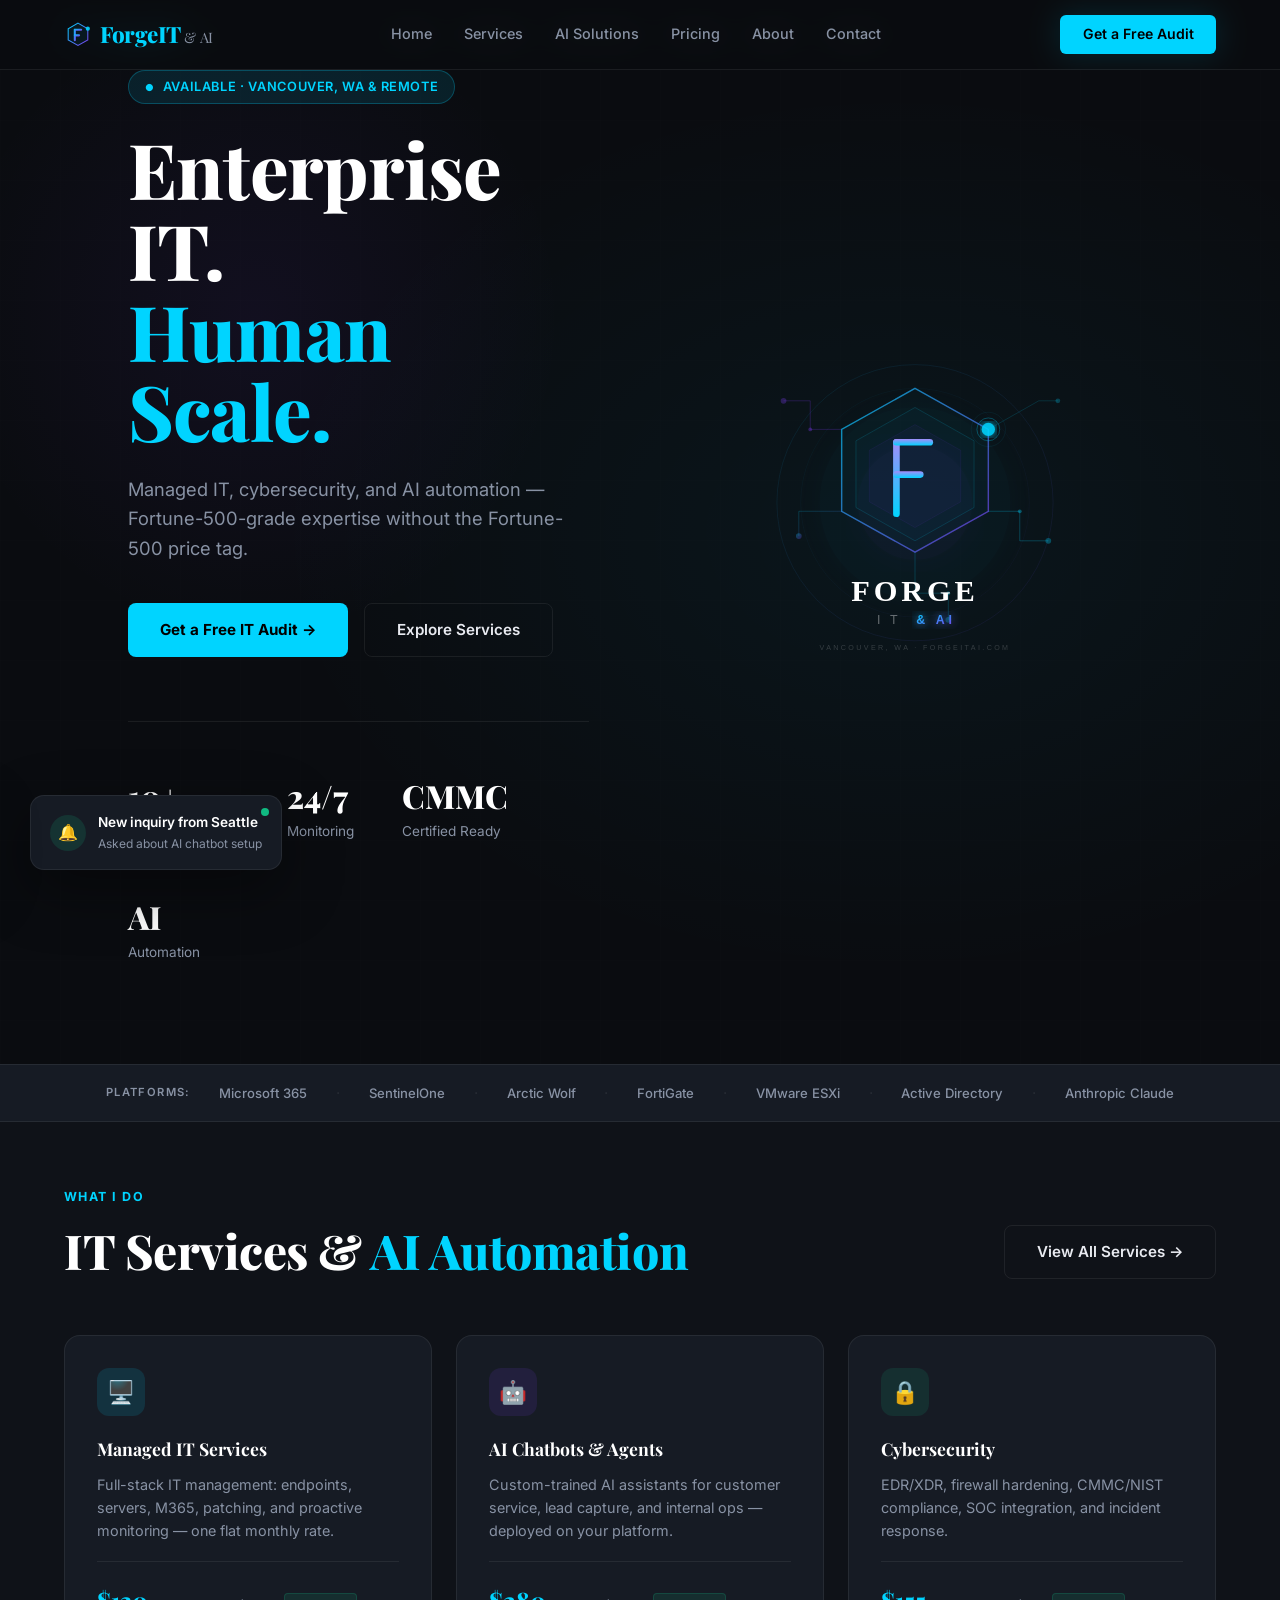
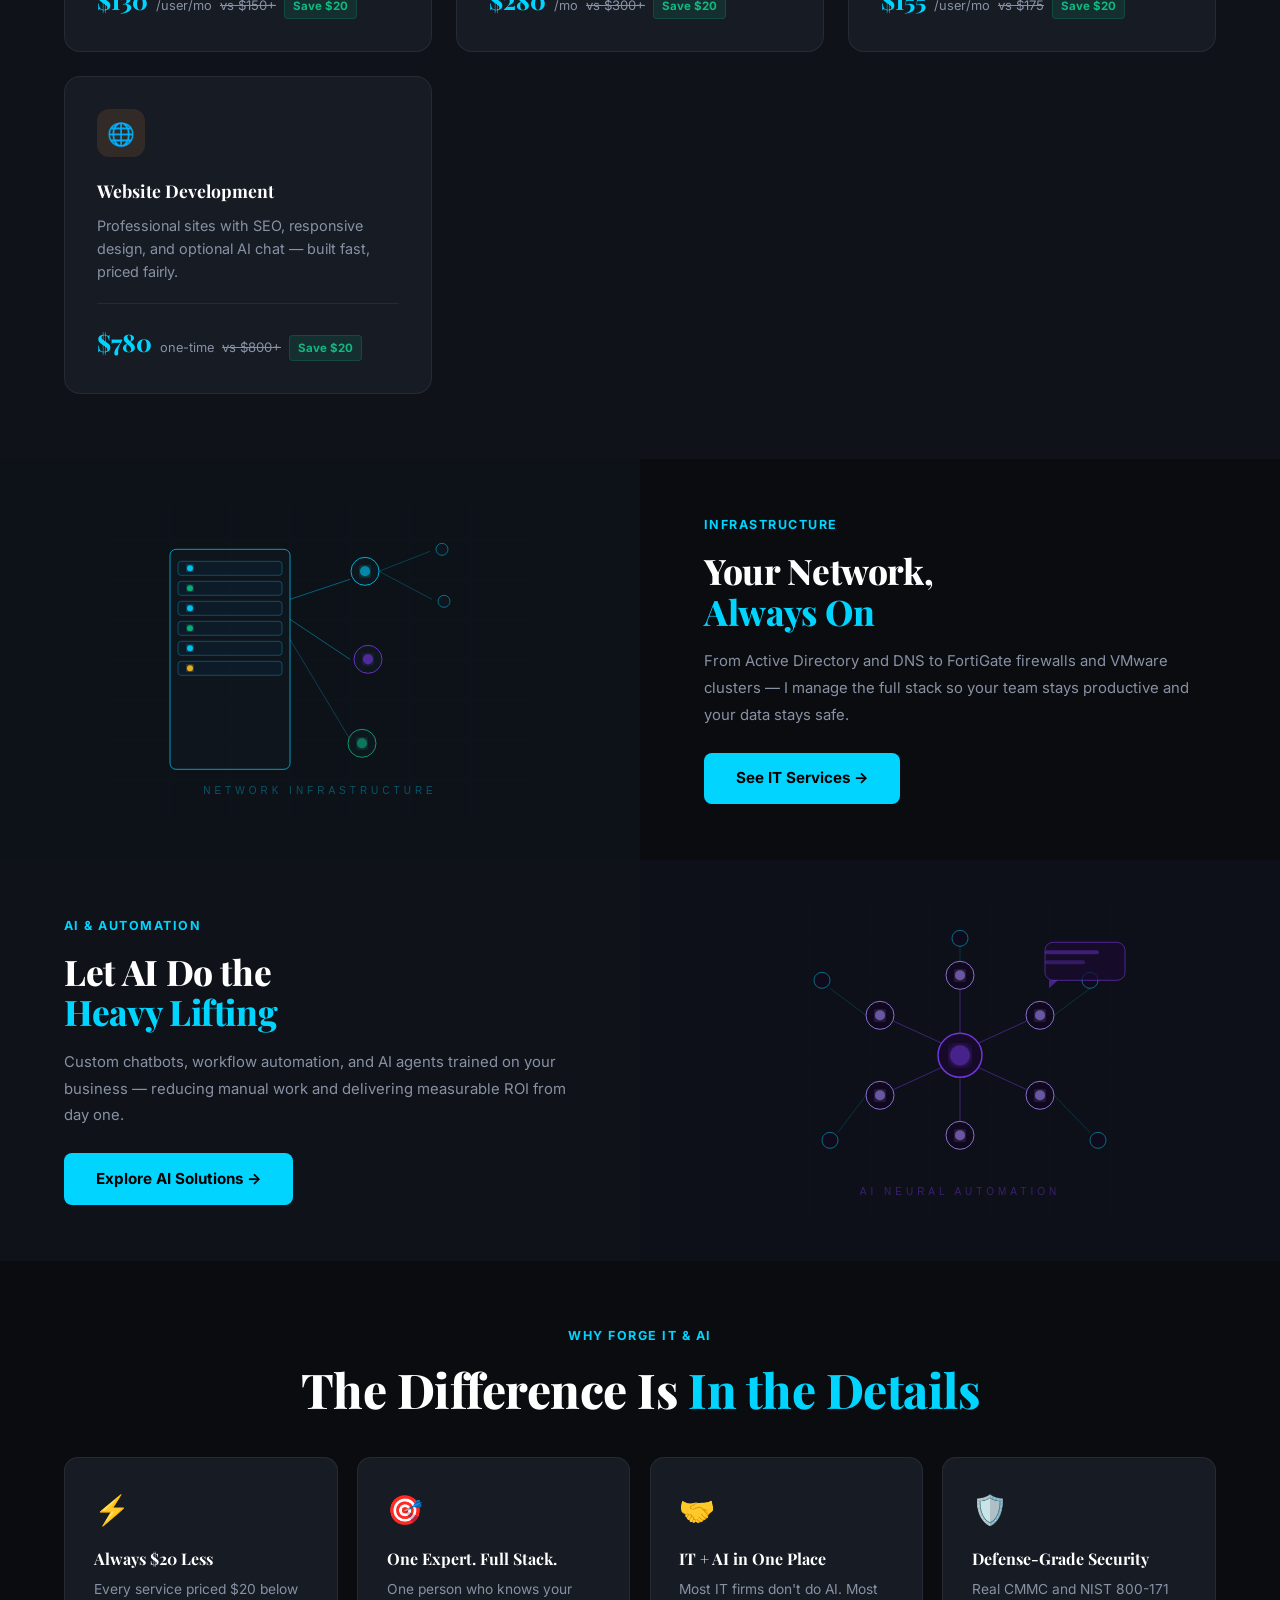
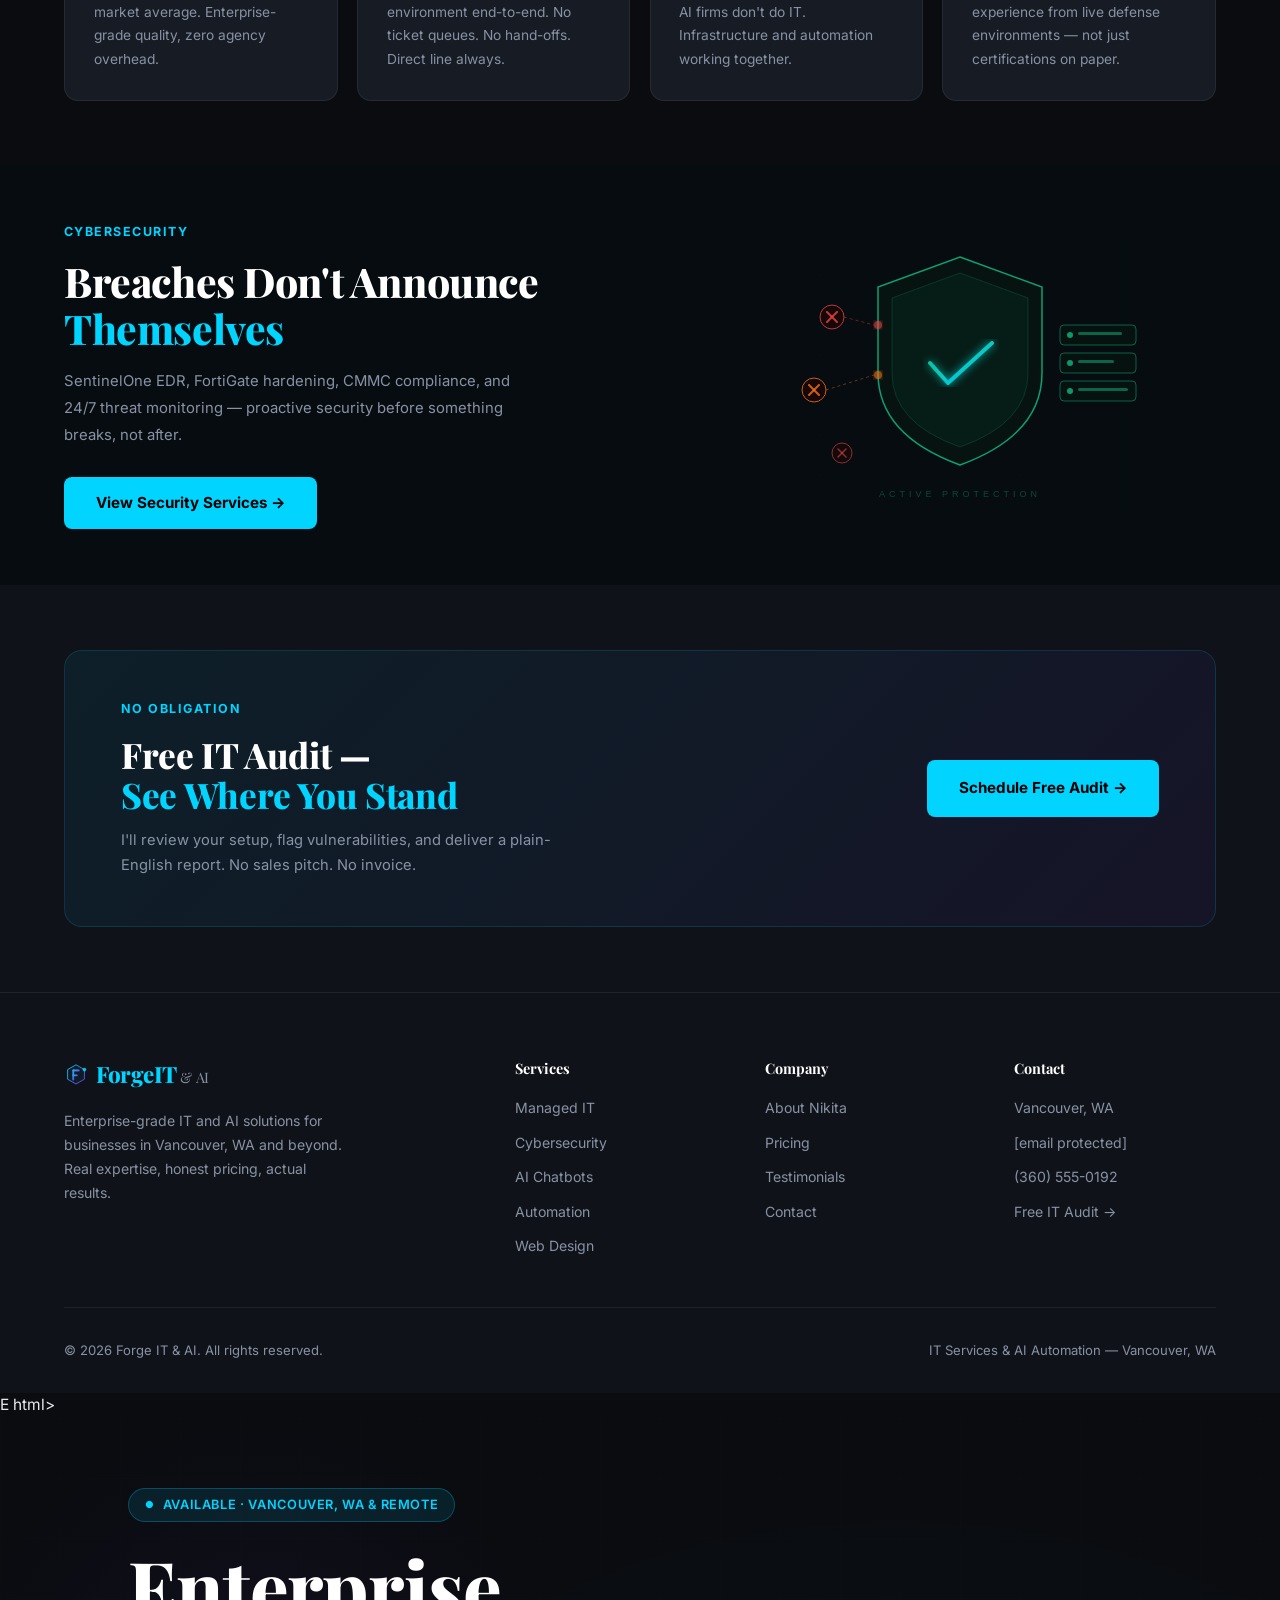
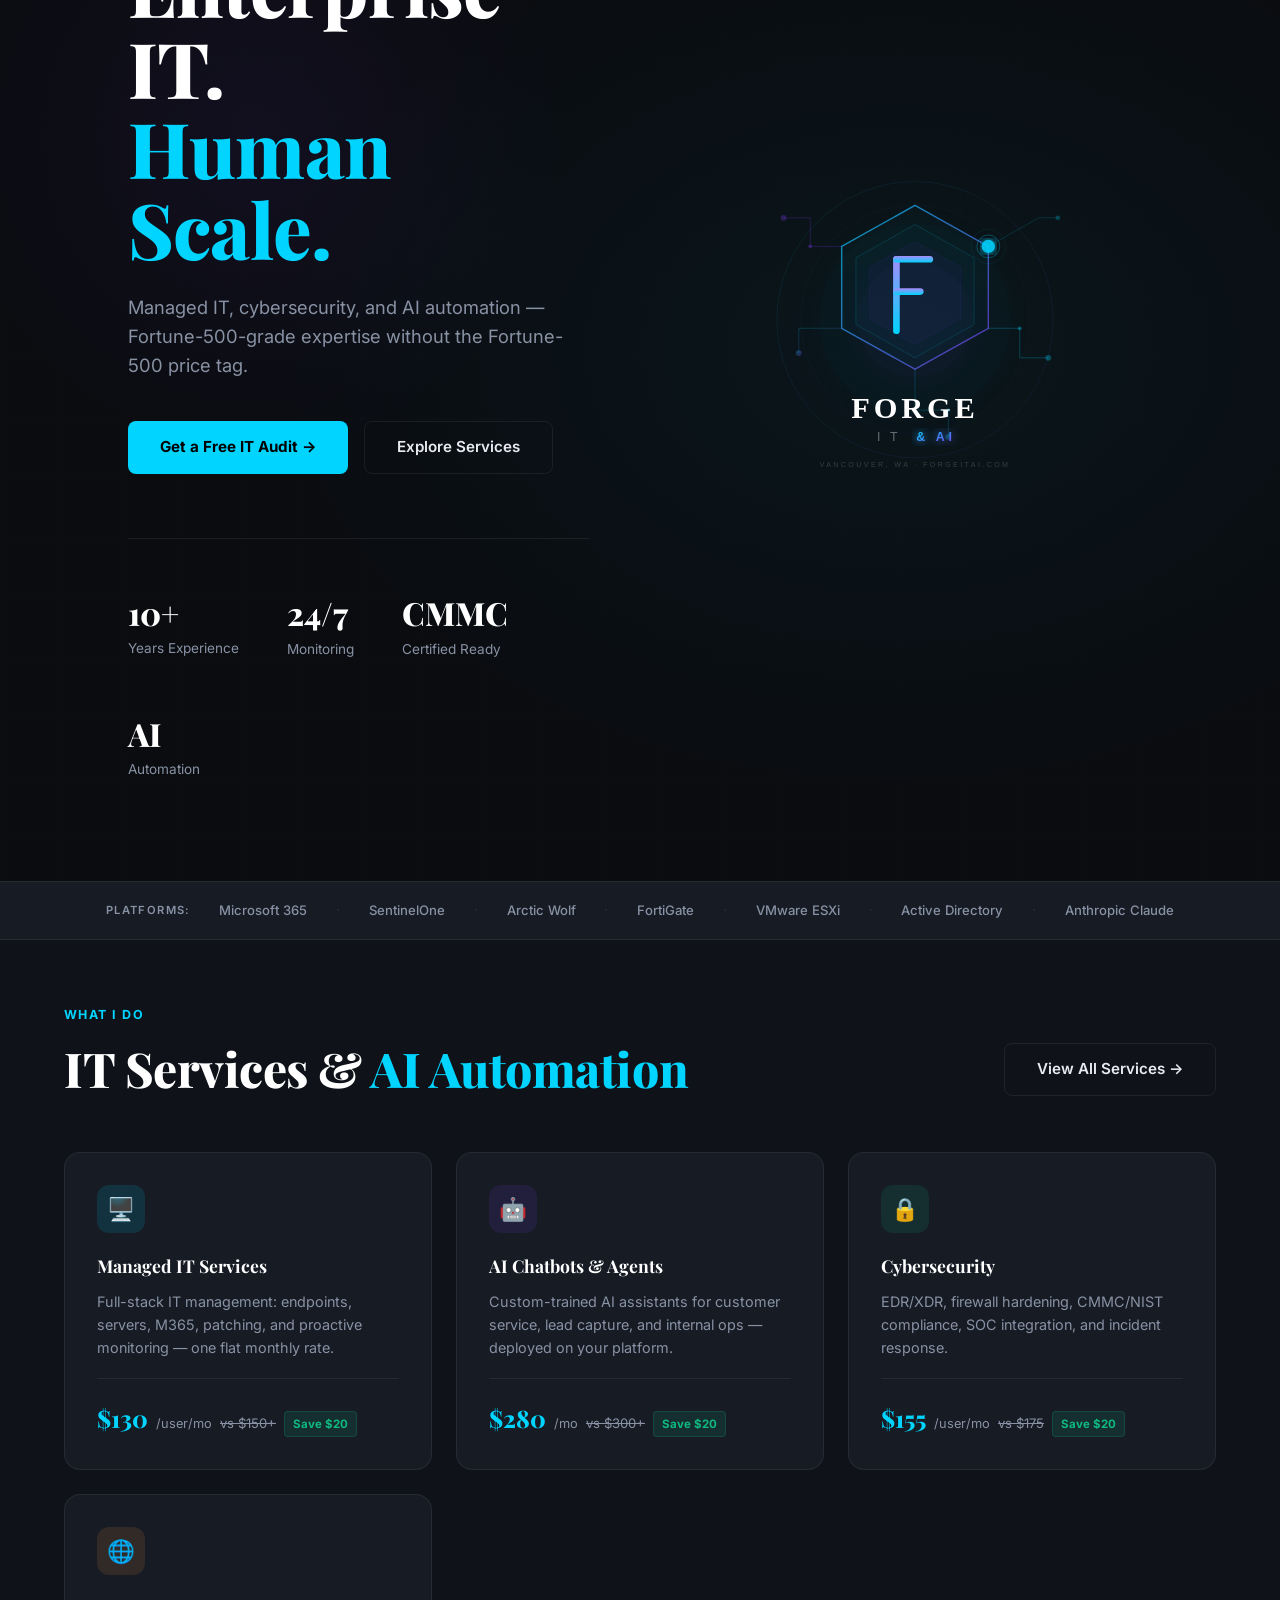
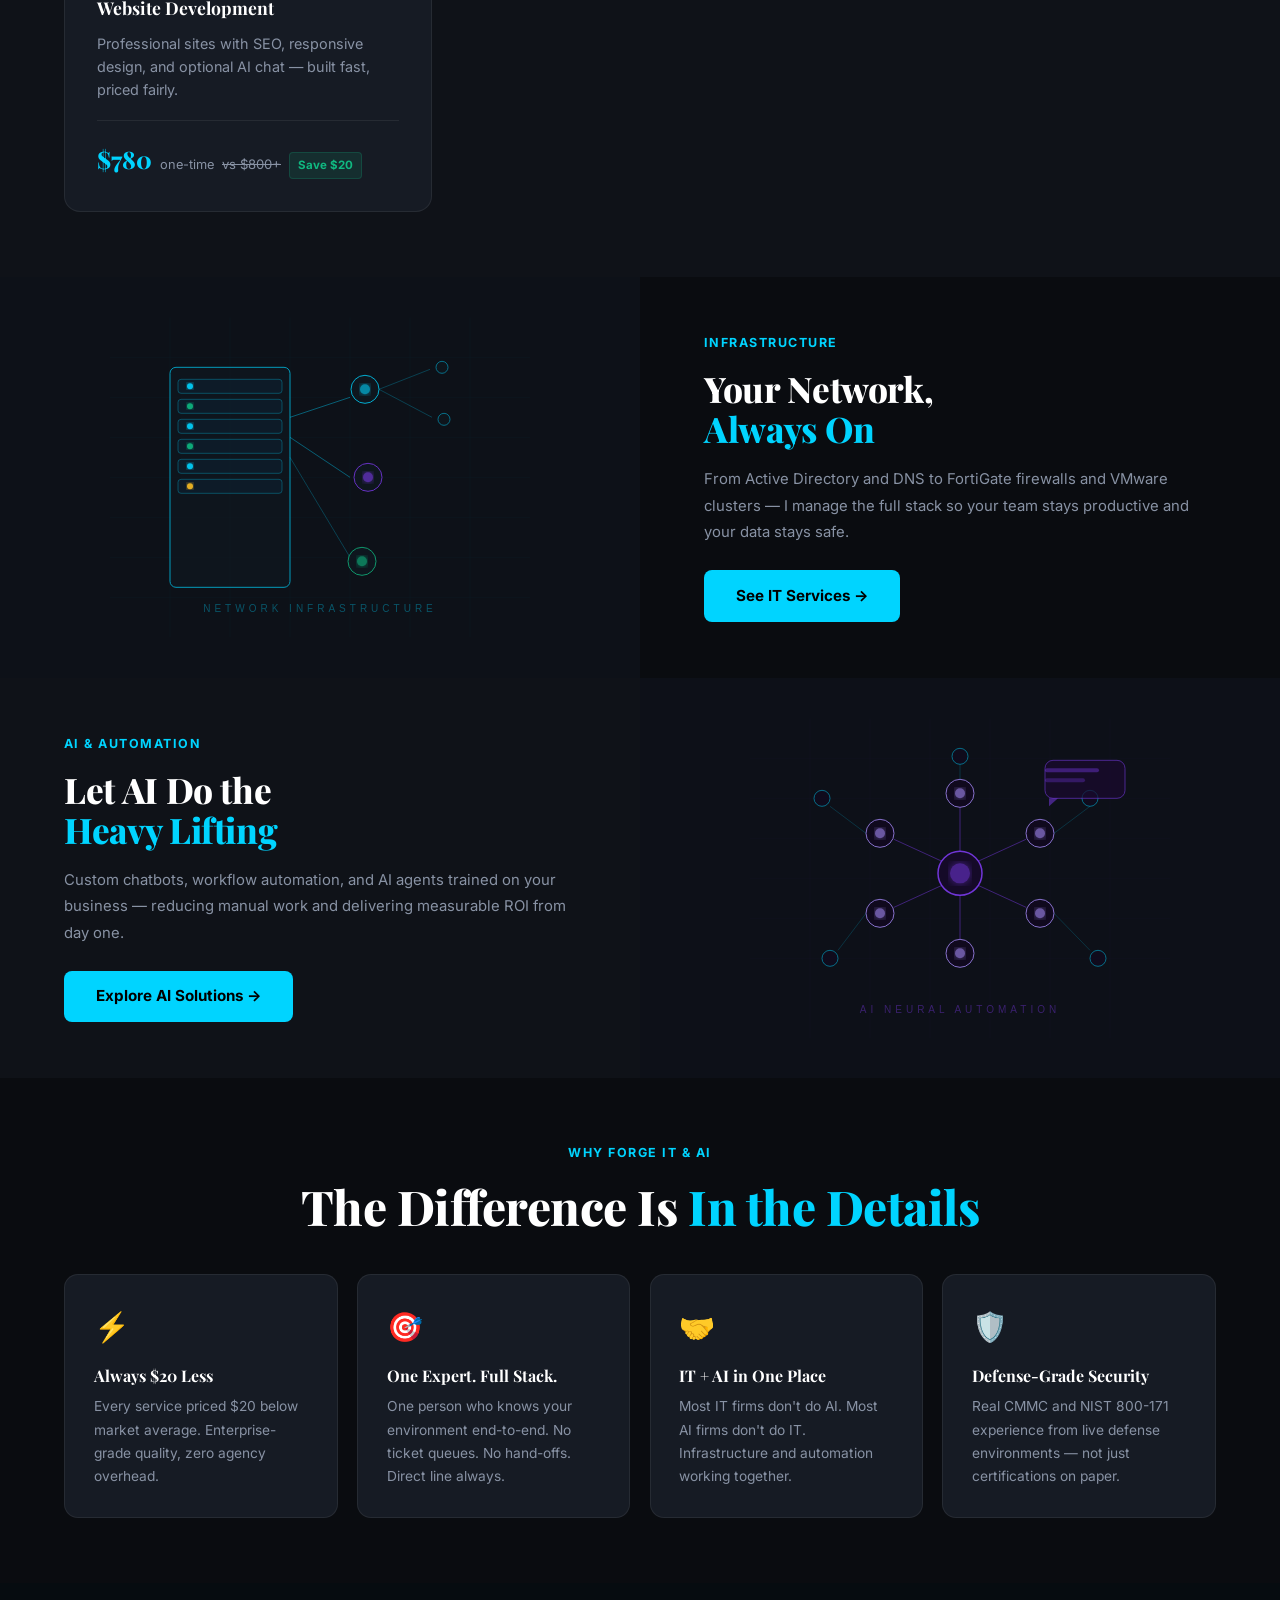
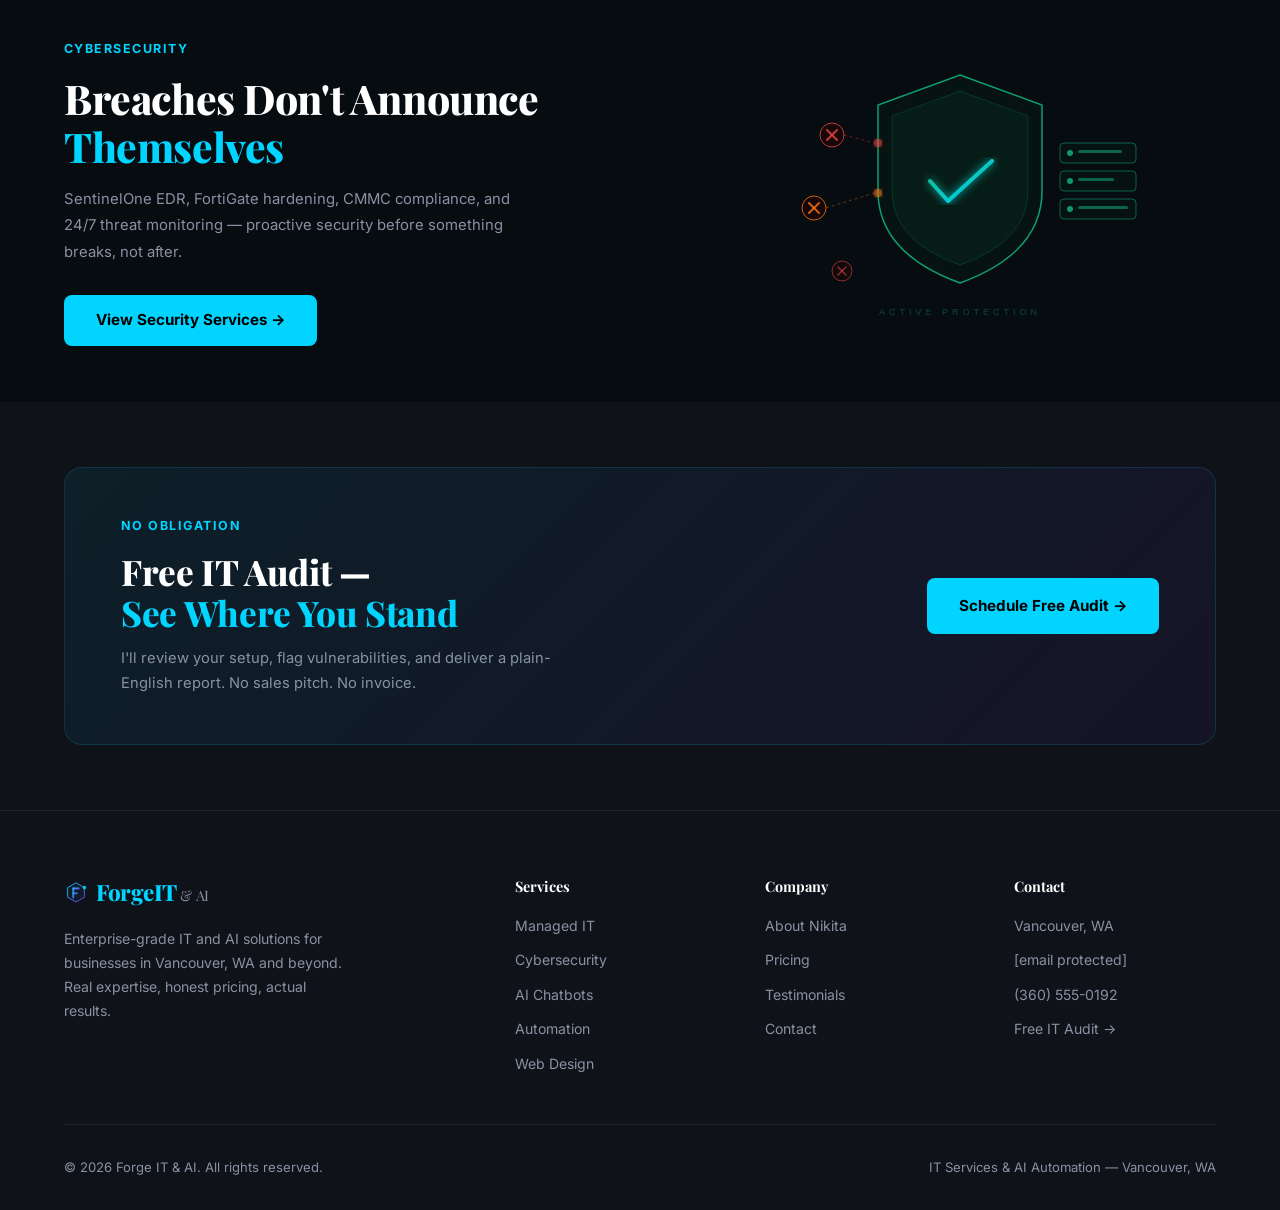
==== index.html @ 357fd46a "Rename index 3.html to index.html" ====
<!DOCTYPE html>
<html lang="en">
<head>
<meta charset="UTF-8">
<meta name="viewport" content="width=device-width, initial-scale=1.0">
<title>Forge IT & AI | IT & AI Services — Vancouver, WA</title>
<link href="https://fonts.googleapis.com/css2?family=Playfair+Display:wght@600;700;800&family=Inter:wght@300;400;500;600;700&display=swap" rel="stylesheet">
<style>
  :root {
    --bg: #0a0c10;
    --bg2: #0f1218;
    --bg3: #141820;
    --card: #161b24;
    --border: rgba(255,255,255,0.07);
    --accent: #00d4ff;
    --accent2: #7c3aed;
    --accent3: #10b981;
    --text: #e8eaf0;
    --muted: #8892a4;
    --white: #ffffff;
    --glow: 0 0 40px rgba(0,212,255,0.15);
  }
  *, *::before, *::after { box-sizing: border-box; margin: 0; padding: 0; }
  html { scroll-behavior: smooth; }
  body { background: var(--bg); color: var(--text); font-family: 'Inter', sans-serif; font-size: 15.5px; line-height: 1.6; overflow-x: hidden; }

  /* ── NAV ── */
  nav {
    position: fixed; top: 0; left: 0; right: 0; z-index: 1000;
    display: flex; align-items: center; justify-content: space-between;
    padding: 0 5vw; height: 70px;
    background: rgba(10,12,16,0.85); backdrop-filter: blur(16px);
    border-bottom: 1px solid var(--border);
    transition: all 0.3s;
  }
  .logo { font-family: 'Playfair Display', serif; font-weight: 800; font-size: 1.4rem; color: var(--white); text-decoration: none; letter-spacing: -0.02em; }
  .logo span { color: var(--accent); }
  .nav-links { display: flex; gap: 2rem; list-style: none; }
  .nav-links a { color: var(--muted); text-decoration: none; font-size: 0.9rem; font-weight: 500; transition: color 0.2s; }
  .nav-links a:hover { color: var(--accent); }
  .nav-cta { background: var(--accent); color: #000; padding: 0.5rem 1.4rem; border-radius: 6px; font-weight: 600; font-size: 0.88rem; text-decoration: none; transition: all 0.2s; }
  .nav-cta:hover { background: #fff; transform: translateY(-1px); }
  .hamburger { display: none; flex-direction: column; gap: 5px; cursor: pointer; }
  .hamburger span { width: 24px; height: 2px; background: var(--text); border-radius: 2px; transition: all 0.3s; }

  /* ── SECTIONS ── */
  section { padding: 100px 5vw; }
  .page { display: none; }
  .page.active { display: block; }

  /* ── HERO ── */
  #home { min-height: 100vh; display: flex; flex-direction: column; justify-content: center; padding-top: 120px; position: relative; overflow: hidden; }
  .hero-bg {
    position: absolute; inset: 0; z-index: 0;
    background: radial-gradient(ellipse 80% 60% at 60% 20%, rgba(0,212,255,0.07) 0%, transparent 70%),
                radial-gradient(ellipse 50% 40% at 10% 80%, rgba(124,58,237,0.08) 0%, transparent 60%);
  }
  .grid-overlay {
    position: absolute; inset: 0; z-index: 0;
    background-image: linear-gradient(rgba(255,255,255,0.02) 1px, transparent 1px),
                      linear-gradient(90deg, rgba(255,255,255,0.02) 1px, transparent 1px);
    background-size: 60px 60px;
  }
  .hero-content { position: relative; z-index: 1; max-width: 780px; }
  .hero-badge {
    display: inline-flex; align-items: center; gap: 8px;
    background: rgba(0,212,255,0.1); border: 1px solid rgba(0,212,255,0.25);
    color: var(--accent); padding: 6px 16px; border-radius: 100px;
    font-size: 0.8rem; font-weight: 600; letter-spacing: 0.05em;
    text-transform: uppercase; margin-bottom: 1.5rem;
    animation: fadeUp 0.6s ease both;
  }
  .hero-badge::before { content: '●'; font-size: 0.6rem; animation: pulse 2s infinite; }
  @keyframes pulse { 0%,100%{opacity:1}50%{opacity:0.3} }
  h1.hero-title {
    font-family: 'Playfair Display', serif; font-weight: 800;
    font-size: clamp(2.8rem, 6vw, 5.5rem); line-height: 1.05;
    color: var(--white); letter-spacing: -0.01em;
    animation: fadeUp 0.6s 0.1s ease both;
  }
  h1.hero-title .line2 { color: var(--accent); }
  .hero-sub {
    font-size: 1.15rem; color: var(--muted); max-width: 540px;
    margin: 1.5rem 0 2.5rem;
    animation: fadeUp 0.6s 0.2s ease both;
  }
  .hero-btns { display: flex; gap: 1rem; flex-wrap: wrap; animation: fadeUp 0.6s 0.3s ease both; }
  .btn-primary { background: var(--accent); color: #000; padding: 0.85rem 2rem; border-radius: 8px; font-weight: 700; font-size: 0.95rem; text-decoration: none; transition: all 0.25s; display: inline-flex; align-items: center; gap: 8px; }
  .btn-primary:hover { transform: translateY(-2px); box-shadow: 0 8px 30px rgba(0,212,255,0.35); }
  .btn-outline { border: 1.5px solid var(--border); color: var(--text); padding: 0.85rem 2rem; border-radius: 8px; font-weight: 600; font-size: 0.95rem; text-decoration: none; transition: all 0.25s; }
  .btn-outline:hover { border-color: var(--accent); color: var(--accent); }
  .hero-stats { display: flex; gap: 3rem; margin-top: 4rem; padding-top: 3rem; border-top: 1px solid var(--border); animation: fadeUp 0.6s 0.4s ease both; flex-wrap: wrap; }
  .stat-item h3 { font-family: 'Playfair Display', serif; font-size: 2rem; font-weight: 800; color: var(--white); }
  .stat-item p { font-size: 0.85rem; color: var(--muted); }
  .hero-visual { position: absolute; right: -5vw; top: 50%; transform: translateY(-50%); width: 420px; opacity: 0.08; pointer-events: none; }

  @keyframes fadeUp { from{opacity:0;transform:translateY(24px)} to{opacity:1;transform:translateY(0)} }
  .reveal { opacity: 0; transform: translateY(40px); transition: opacity 0.7s ease, transform 0.7s ease; }
  .reveal.visible { opacity: 1; transform: translateY(0); }

  /* ── SECTIONS COMMON ── */
  .section-label { font-size: 0.78rem; font-weight: 700; letter-spacing: 0.12em; text-transform: uppercase; color: var(--accent); margin-bottom: 1rem; }
  h2.section-title { font-family: 'Playfair Display', serif; font-weight: 800; font-size: clamp(2rem,4vw,3rem); color: var(--white); letter-spacing: -0.01em; line-height: 1.15; }
  h2.section-title span { color: var(--accent); }
  .section-sub { font-size: 1.05rem; color: var(--muted); max-width: 560px; margin-top: 1rem; }

  /* ── SERVICES ── */
  #services { background: var(--bg2); }
  .services-grid { display: grid; grid-template-columns: repeat(auto-fill, minmax(300px, 1fr)); gap: 1.5rem; margin-top: 3.5rem; }
  .service-card {
    background: var(--card); border: 1px solid var(--border); border-radius: 16px;
    padding: 2rem; position: relative; overflow: hidden;
    transition: all 0.3s; cursor: pointer;
  }
  .service-card::before {
    content: ''; position: absolute; inset: 0; opacity: 0;
    background: radial-gradient(circle at 50% 0%, rgba(0,212,255,0.08), transparent 70%);
    transition: opacity 0.3s;
  }
  .service-card:hover::before { opacity: 1; }
  .service-card:hover { border-color: rgba(0,212,255,0.3); transform: translateY(-4px); box-shadow: var(--glow); }
  .service-icon { width: 48px; height: 48px; border-radius: 12px; display: flex; align-items: center; justify-content: center; margin-bottom: 1.2rem; font-size: 1.4rem; }
  .icon-blue { background: rgba(0,212,255,0.12); }
  .icon-purple { background: rgba(124,58,237,0.12); }
  .icon-green { background: rgba(16,185,129,0.12); }
  .icon-orange { background: rgba(251,146,60,0.12); }
  .service-card h3 { font-family: 'Playfair Display', serif; font-weight: 700; font-size: 1.1rem; color: var(--white); margin-bottom: 0.6rem; }
  .service-card p { font-size: 0.9rem; color: var(--muted); line-height: 1.6; }
  .service-price { margin-top: 1.2rem; padding-top: 1.2rem; border-top: 1px solid var(--border); display: flex; align-items: baseline; gap: 8px; }
  .price-amount { font-family: 'Playfair Display', serif; font-weight: 800; font-size: 1.5rem; color: var(--accent); }
  .price-period { font-size: 0.8rem; color: var(--muted); }
  .price-old { font-size: 0.82rem; color: var(--muted); text-decoration: line-through; }
  .badge-save { background: rgba(16,185,129,0.12); color: var(--accent3); font-size: 0.72rem; font-weight: 700; padding: 3px 8px; border-radius: 4px; border: 1px solid rgba(16,185,129,0.2); }

  /* ── AI SECTION ── */
  #ai { background: var(--bg3); }
  .ai-grid { display: grid; grid-template-columns: 1fr 1fr; gap: 3rem; align-items: center; margin-top: 3rem; }
  .ai-features { display: flex; flex-direction: column; gap: 1.5rem; }
  .ai-feature { display: flex; gap: 1rem; align-items: flex-start; padding: 1.2rem; background: var(--card); border: 1px solid var(--border); border-radius: 12px; transition: all 0.3s; }
  .ai-feature:hover { border-color: rgba(124,58,237,0.4); transform: translateX(6px); }
  .ai-feature-icon { width: 40px; height: 40px; border-radius: 10px; background: rgba(124,58,237,0.12); display: flex; align-items: center; justify-content: center; flex-shrink: 0; font-size: 1.1rem; }
  .ai-feature-text h4 { font-family: 'Playfair Display', serif; font-weight: 700; color: var(--white); margin-bottom: 4px; font-size: 0.95rem; }
  .ai-feature-text p { font-size: 0.85rem; color: var(--muted); }
  .ai-visual-box {
    background: var(--card); border: 1px solid var(--border); border-radius: 20px;
    padding: 2rem; position: relative; overflow: hidden;
    min-height: 400px; display: flex; flex-direction: column; justify-content: space-between;
  }
  .ai-visual-box::after {
    content: ''; position: absolute; bottom: -60px; right: -60px;
    width: 200px; height: 200px; border-radius: 50%;
    background: radial-gradient(circle, rgba(124,58,237,0.3), transparent);
    pointer-events: none;
  }
  .chat-demo { display: flex; flex-direction: column; gap: 1rem; }
  .chat-msg { max-width: 80%; padding: 0.8rem 1rem; border-radius: 12px; font-size: 0.88rem; line-height: 1.5; }
  .chat-msg.user { background: rgba(0,212,255,0.12); border: 1px solid rgba(0,212,255,0.2); align-self: flex-end; color: var(--text); border-bottom-right-radius: 4px; }
  .chat-msg.bot { background: var(--bg3); border: 1px solid var(--border); align-self: flex-start; color: var(--text); border-bottom-left-radius: 4px; }
  .chat-msg.bot .bot-name { font-size: 0.72rem; color: var(--accent); font-weight: 700; margin-bottom: 4px; }
  .typing { display: flex; gap: 4px; align-items: center; padding: 0.8rem 1rem; background: var(--bg3); border: 1px solid var(--border); border-radius: 12px; border-bottom-left-radius: 4px; width: fit-content; }
  .dot { width: 7px; height: 7px; border-radius: 50%; background: var(--muted); animation: blink 1.4s infinite; }
  .dot:nth-child(2) { animation-delay: 0.2s; }
  .dot:nth-child(3) { animation-delay: 0.4s; }
  @keyframes blink { 0%,80%,100%{opacity:0.3}40%{opacity:1} }

  /* ── ABOUT ── */
  #about { background: var(--bg2); }
  .about-grid { display: grid; grid-template-columns: 1fr 1.2fr; gap: 4rem; align-items: center; margin-top: 3rem; }
  .about-photo-wrap { position: relative; }
  .about-photo {
    width: 100%; aspect-ratio: 4/5; background: var(--card);
    border-radius: 20px; border: 1px solid var(--border);
    overflow: hidden; position: relative; display: flex; align-items: center; justify-content: center;
  }
  .about-photo-placeholder { 
    width: 100%; height: 100%; 
    background: linear-gradient(135deg, rgba(0,212,255,0.05) 0%, rgba(124,58,237,0.08) 100%);
    display: flex; flex-direction: column; align-items: center; justify-content: center;
    gap: 1rem;
  }
  .avatar-circle { width: 120px; height: 120px; border-radius: 50%; background: linear-gradient(135deg, var(--accent), var(--accent2)); display: flex; align-items: center; justify-content: center; font-family: 'Playfair Display', serif; font-weight: 800; font-size: 2.5rem; color: #000; }
  .about-name-tag { text-align: center; }
  .about-name-tag h4 { font-family: 'Playfair Display', serif; color: var(--white); font-weight: 700; }
  .about-name-tag span { font-size: 0.85rem; color: var(--muted); }
  .badge-float {
    position: absolute; background: var(--card); border: 1px solid var(--border);
    border-radius: 10px; padding: 0.6rem 1rem; display: flex; align-items: center; gap: 8px;
    font-size: 0.82rem; white-space: nowrap;
  }
  .badge-float.b1 { bottom: -20px; left: -20px; }
  .badge-float.b2 { top: 20px; right: -20px; }
  .badge-float .dot-green { width: 8px; height: 8px; border-radius: 50%; background: var(--accent3); }
  .skills-cloud { display: flex; flex-wrap: wrap; gap: 0.5rem; margin-top: 1.5rem; }
  .skill-tag { background: var(--card); border: 1px solid var(--border); padding: 5px 12px; border-radius: 100px; font-size: 0.8rem; color: var(--muted); transition: all 0.2s; }
  .skill-tag:hover { border-color: var(--accent); color: var(--accent); }
  .about-certs { margin-top: 2rem; display: flex; gap: 1rem; flex-wrap: wrap; }
  .cert-badge { background: var(--card); border: 1px solid var(--border); padding: 0.6rem 1rem; border-radius: 8px; font-size: 0.8rem; color: var(--text); display: flex; align-items: center; gap: 6px; }
  .cert-icon { font-size: 1rem; }

  /* ── PRICING ── */
  #pricing { background: var(--bg); }
  .pricing-toggle { display: flex; align-items: center; gap: 1rem; margin: 2rem 0 3rem; }
  .toggle-label { font-size: 0.9rem; color: var(--muted); }
  .toggle-label.active { color: var(--white); font-weight: 600; }
  .toggle { width: 48px; height: 26px; background: var(--card); border: 1px solid var(--border); border-radius: 100px; position: relative; cursor: pointer; transition: background 0.3s; }
  .toggle.on { background: var(--accent); }
  .toggle-knob { width: 20px; height: 20px; background: #fff; border-radius: 50%; position: absolute; top: 2px; left: 3px; transition: left 0.3s; }
  .toggle.on .toggle-knob { left: 25px; }
  .pricing-grid { display: grid; grid-template-columns: repeat(3, 1fr); gap: 1.5rem; }
  .pricing-card {
    background: var(--card); border: 1px solid var(--border); border-radius: 20px;
    padding: 2.5rem 2rem; position: relative; transition: all 0.3s;
  }
  .pricing-card.featured {
    border-color: rgba(0,212,255,0.4);
    background: linear-gradient(135deg, rgba(0,212,255,0.04), var(--card));
  }
  .pricing-card:hover { transform: translateY(-6px); box-shadow: var(--glow); }
  .popular-tag { position: absolute; top: -12px; left: 50%; transform: translateX(-50%); background: var(--accent); color: #000; font-size: 0.72rem; font-weight: 700; padding: 4px 14px; border-radius: 100px; white-space: nowrap; }
  .pricing-card h3 { font-family: 'Playfair Display', serif; font-weight: 700; color: var(--white); margin-bottom: 0.4rem; }
  .pricing-card .desc { font-size: 0.87rem; color: var(--muted); margin-bottom: 1.5rem; }
  .price-display { display: flex; align-items: baseline; gap: 4px; margin-bottom: 1.5rem; }
  .price-display .dollar { font-size: 1.2rem; color: var(--accent); font-weight: 700; margin-top: 6px; }
  .price-display .num { font-family: 'Playfair Display', serif; font-size: 3rem; font-weight: 800; color: var(--white); line-height: 1; }
  .price-display .period { font-size: 0.85rem; color: var(--muted); }
  .pricing-features { list-style: none; display: flex; flex-direction: column; gap: 0.7rem; margin-bottom: 2rem; }
  .pricing-features li { display: flex; align-items: flex-start; gap: 8px; font-size: 0.88rem; color: var(--muted); }
  .pricing-features li .check { color: var(--accent3); flex-shrink: 0; }
  .pricing-features li .x { color: #ef4444; flex-shrink: 0; }
  .btn-plan { display: block; text-align: center; padding: 0.85rem; border-radius: 8px; font-weight: 700; font-size: 0.9rem; text-decoration: none; transition: all 0.25s; }
  .btn-plan.primary { background: var(--accent); color: #000; }
  .btn-plan.primary:hover { box-shadow: 0 6px 24px rgba(0,212,255,0.35); transform: translateY(-2px); }
  .btn-plan.outline { border: 1.5px solid var(--border); color: var(--text); }
  .btn-plan.outline:hover { border-color: var(--accent); color: var(--accent); }

  /* ── PROCESS ── */
  #process { background: var(--bg2); }
  .process-steps { display: grid; grid-template-columns: repeat(4, 1fr); gap: 1px; margin-top: 3.5rem; position: relative; }
  .process-steps::before { content: ''; position: absolute; top: 40px; left: 10%; right: 10%; height: 1px; background: linear-gradient(90deg, transparent, var(--border), var(--border), transparent); }
  .step-card { padding: 2rem 1.5rem; text-align: center; position: relative; }
  .step-num { width: 64px; height: 64px; border-radius: 50%; border: 1px solid var(--border); background: var(--card); display: flex; align-items: center; justify-content: center; margin: 0 auto 1.2rem; font-family: 'Playfair Display', serif; font-weight: 800; font-size: 1.2rem; color: var(--accent); position: relative; z-index: 1; }
  .step-card h4 { font-family: 'Playfair Display', serif; font-weight: 700; color: var(--white); margin-bottom: 0.5rem; }
  .step-card p { font-size: 0.85rem; color: var(--muted); }

  /* ── TESTIMONIALS ── */
  #testimonials { background: var(--bg3); }
  .testi-grid { display: grid; grid-template-columns: repeat(3, 1fr); gap: 1.5rem; margin-top: 3rem; }
  .testi-card { background: var(--card); border: 1px solid var(--border); border-radius: 16px; padding: 1.8rem; position: relative; }
  .testi-card::before { content: '"'; font-family: 'Playfair Display', serif; font-size: 5rem; color: rgba(0,212,255,0.08); position: absolute; top: 0; left: 1.5rem; line-height: 1; }
  .stars { color: #fbbf24; font-size: 0.9rem; margin-bottom: 1rem; }
  .testi-card p { font-size: 0.9rem; color: var(--muted); line-height: 1.7; margin-bottom: 1.5rem; font-style: italic; }
  .testi-author { display: flex; align-items: center; gap: 12px; }
  .author-avatar { width: 40px; height: 40px; border-radius: 50%; display: flex; align-items: center; justify-content: center; font-weight: 700; font-size: 0.85rem; }
  .av1 { background: rgba(0,212,255,0.15); color: var(--accent); }
  .av2 { background: rgba(124,58,237,0.15); color: #a78bfa; }
  .av3 { background: rgba(16,185,129,0.15); color: var(--accent3); }
  .author-info span { display: block; }
  .author-name { font-weight: 600; color: var(--white); font-size: 0.9rem; }
  .author-title { font-size: 0.78rem; color: var(--muted); }

  /* ── CONTACT ── */
  #contact { background: var(--bg); }
  .contact-grid { display: grid; grid-template-columns: 1fr 1fr; gap: 4rem; margin-top: 3rem; }
  .contact-info { display: flex; flex-direction: column; gap: 1.5rem; }
  .contact-item { display: flex; gap: 1rem; align-items: flex-start; }
  .contact-icon { width: 44px; height: 44px; border-radius: 10px; background: var(--card); border: 1px solid var(--border); display: flex; align-items: center; justify-content: center; font-size: 1.1rem; flex-shrink: 0; }
  .contact-item h4 { font-weight: 600; color: var(--white); font-size: 0.9rem; margin-bottom: 2px; }
  .contact-item p { font-size: 0.88rem; color: var(--muted); }
  .contact-form { display: flex; flex-direction: column; gap: 1rem; }
  .form-row { display: grid; grid-template-columns: 1fr 1fr; gap: 1rem; }
  .form-group { display: flex; flex-direction: column; gap: 6px; }
  .form-group label { font-size: 0.82rem; color: var(--muted); font-weight: 500; }
  .form-group input, .form-group textarea, .form-group select {
    background: var(--card); border: 1px solid var(--border); border-radius: 8px;
    padding: 0.75rem 1rem; color: var(--text); font-family: 'Inter', sans-serif; font-size: 0.9rem;
    transition: border-color 0.2s; outline: none; resize: vertical;
  }
  .form-group input:focus, .form-group textarea:focus, .form-group select:focus { border-color: var(--accent); }
  .form-group textarea { min-height: 120px; }
  .form-group select option { background: var(--bg2); }
  .submit-btn {
    background: var(--accent); color: #000; border: none; padding: 0.9rem; border-radius: 8px;
    font-weight: 700; font-size: 0.95rem; cursor: pointer; transition: all 0.25s;
    font-family: 'Inter', sans-serif;
  }
  .submit-btn:hover { box-shadow: 0 6px 24px rgba(0,212,255,0.35); transform: translateY(-2px); }

  /* ── FOOTER ── */
  footer {
    background: var(--bg2); border-top: 1px solid var(--border);
    padding: 4rem 5vw 2rem;
  }
  .footer-grid { display: grid; grid-template-columns: 2fr 1fr 1fr 1fr; gap: 3rem; margin-bottom: 3rem; }
  .footer-brand p { font-size: 0.88rem; color: var(--muted); margin-top: 1rem; max-width: 280px; line-height: 1.7; }
  .footer-col h5 { font-family: 'Playfair Display', serif; font-weight: 700; color: var(--white); margin-bottom: 1rem; font-size: 0.9rem; }
  .footer-col ul { list-style: none; display: flex; flex-direction: column; gap: 0.6rem; }
  .footer-col ul a { color: var(--muted); text-decoration: none; font-size: 0.88rem; transition: color 0.2s; }
  .footer-col ul a:hover { color: var(--accent); }
  .footer-bottom { padding-top: 2rem; border-top: 1px solid var(--border); display: flex; justify-content: space-between; align-items: center; flex-wrap: wrap; gap: 1rem; }
  .footer-bottom p { font-size: 0.82rem; color: var(--muted); }

  /* ── SCROLL ANIMATION ── */
  .reveal { opacity: 0; transform: translateY(30px); transition: opacity 0.6s ease, transform 0.6s ease; }
  .reveal.visible { opacity: 1; transform: translateY(0); }
  .reveal-left { opacity: 0; transform: translateX(-30px); transition: opacity 0.7s ease, transform 0.7s ease; }
  .reveal-left.visible { opacity: 1; transform: translateX(0); }
  .reveal-right { opacity: 0; transform: translateX(30px); transition: opacity 0.7s ease, transform 0.7s ease; }
  .reveal-right.visible { opacity: 1; transform: translateX(0); }

  /* ── MOBILE ── */
  @media (max-width: 900px) {
    .nav-links, .nav-cta { display: none; }
    .hamburger { display: flex; }
    .pricing-grid { grid-template-columns: 1fr; max-width: 400px; margin: 0 auto; }
    .process-steps { grid-template-columns: repeat(2, 1fr); }
    .testi-grid { grid-template-columns: 1fr; }
    .ai-grid, .about-grid, .contact-grid { grid-template-columns: 1fr; }
    .about-photo-wrap { max-width: 320px; margin: 0 auto; }
    .footer-grid { grid-template-columns: 1fr 1fr; }
    .form-row { grid-template-columns: 1fr; }
    .hero-stats { gap: 2rem; }
    .process-steps::before { display: none; }
  }
  @media (max-width: 600px) {
    section { padding: 70px 5vw; }
    .services-grid { grid-template-columns: 1fr; }
    .footer-grid { grid-template-columns: 1fr; }
    .process-steps { grid-template-columns: 1fr; }
  }

  /* ── MOBILE MENU ── */
  .mobile-menu {
    display: none; position: fixed; inset: 70px 0 0; z-index: 999;
    background: rgba(10,12,16,0.97); backdrop-filter: blur(20px);
    padding: 2rem 5vw; flex-direction: column; gap: 1.5rem;
  }
  .mobile-menu.open { display: flex; }
  .mobile-menu a { color: var(--text); text-decoration: none; font-size: 1.2rem; font-weight: 500; padding: 0.5rem 0; border-bottom: 1px solid var(--border); }

  /* Floating elements animation */
  @keyframes floatY { 0%,100%{transform:translateY(0)} 50%{transform:translateY(-12px)} }
  .float { animation: floatY 4s ease-in-out infinite; }
  .float2 { animation: floatY 5s 1s ease-in-out infinite; }

  /* ── CIRCUIT LINES ── */
  .circuit { position: absolute; pointer-events: none; opacity: 0.04; }

  /* notification popup */
  .notif-popup {
    position: fixed; bottom: 30px; left: 30px; z-index: 9999;
    background: var(--card); border: 1px solid var(--border); border-radius: 14px;
    padding: 1rem 1.2rem; display: flex; align-items: center; gap: 12px;
    max-width: 280px; transform: translateX(-120%); transition: transform 0.5s ease;
    box-shadow: 0 20px 60px rgba(0,0,0,0.4);
  }
  .notif-popup.show { transform: translateX(0); }
  .notif-av { width: 36px; height: 36px; border-radius: 50%; background: rgba(16,185,129,0.15); display: flex; align-items: center; justify-content: center; font-size: 1rem; flex-shrink: 0; }
  .notif-text span { display: block; }
  .notif-title { font-weight: 600; color: var(--white); font-size: 0.85rem; }
  .notif-sub { font-size: 0.75rem; color: var(--muted); }
  .notif-dot { width: 8px; height: 8px; border-radius: 50%; background: var(--accent3); position: absolute; top: 12px; right: 12px; }
</style>
</head>
<body>

<!-- NAV -->
<nav id="navbar">
  <a href="#home" class="logo" data-nav="home" style="display:flex;align-items:center;gap:8px;text-decoration:none;">
    <svg viewBox="0 0 40 40" width="28" height="28" xmlns="http://www.w3.org/2000/svg" style="flex-shrink:0;">
      <defs>
        <linearGradient id="ncg" x1="0" y1="0" x2="1" y2="1"><stop offset="0%" stop-color="#00d4ff"/><stop offset="100%" stop-color="#7c3aed"/></linearGradient>
      </defs>
      <polygon points="20,3 34,11 34,27 20,35 6,27 6,11" fill="rgba(0,212,255,0.06)" stroke="url(#ncg)" stroke-width="1.5"/>
      <rect x="14" y="11" width="3" height="18" rx="1.5" fill="url(#ncg)"/>
      <rect x="14" y="11" width="12" height="3" rx="1.5" fill="url(#ncg)"/>
      <rect x="14" y="19" width="9" height="3" rx="1.5" fill="url(#ncg)"/>
      <circle cx="34" cy="11" r="3" fill="#00d4ff" opacity="0.9"/>
    </svg>
    <span>Forge<span style="color:var(--accent)">IT</span> <span style="color:var(--muted);font-weight:400;font-size:0.9rem;">&amp; AI</span></span>
  </a>
  <ul class="nav-links">
    <li><a href="#" data-nav="home">Home</a></li>
    <li><a href="#" data-nav="services">Services</a></li>
    <li><a href="#" data-nav="ai">AI Solutions</a></li>
    <li><a href="#" data-nav="pricing">Pricing</a></li>
    <li><a href="#" data-nav="about">About</a></li>
    <li><a href="#" data-nav="contact">Contact</a></li>
  </ul>
  <a href="#" class="nav-cta" data-nav="contact">Get a Free Audit</a>
  <div class="hamburger" id="hamburgerBtn">
    <span></span><span></span><span></span>
  </div>
</nav>

<!-- MOBILE MENU -->
<div class="mobile-menu" id="mobileMenu">
  <a href="#" data-nav="home" data-mobile="1">🏠 Home</a>
  <a href="#" data-nav="services" data-mobile="1">⚙️ Services</a>
  <a href="#" data-nav="ai" data-mobile="1">🤖 AI Solutions</a>
  <a href="#" data-nav="pricing" data-mobile="1">💰 Pricing</a>
  <a href="#" data-nav="about" data-mobile="1">👤 About</a>
  <a href="#" data-nav="contact" data-mobile="1">📬 Contact</a>
</div>

<!-- ═══════════════ HOME PAGE ═══════════════ -->
<div id="page-home" class="page active">

  <!-- HERO -->
  <section id="home" style="min-height:100vh;display:grid;grid-template-columns:1fr 1fr;align-items:center;padding-top:70px;position:relative;overflow:hidden;gap:0;">

    <!-- BG effects -->
    <div class="grid-overlay" style="position:absolute;inset:0;z-index:0;opacity:0.3;"></div>
    <div style="position:absolute;inset:0;z-index:0;background:radial-gradient(ellipse 70% 60% at 70% 50%,rgba(0,212,255,0.05) 0%,transparent 70%),radial-gradient(ellipse 40% 50% at 20% 30%,rgba(124,58,237,0.07) 0%,transparent 60%);pointer-events:none;"></div>

    <!-- LEFT: text content -->
    <div style="position:relative;z-index:1;padding:0 4vw 0 5vw;">
      <div class="hero-badge" style="animation:fadeUp 0.5s ease both;">Available · Vancouver, WA &amp; Remote</div>
      <h1 class="hero-title" style="animation:fadeUp 0.5s 0.1s ease both;">Enterprise IT.<br><span class="line2">Human Scale.</span></h1>
      <p class="hero-sub" style="animation:fadeUp 0.5s 0.2s ease both;">Managed IT, cybersecurity, and AI automation — Fortune-500-grade expertise without the Fortune-500 price tag.</p>
      <div class="hero-btns" style="animation:fadeUp 0.5s 0.3s ease both;">
        <a href="#" class="btn-primary" data-nav="contact">Get a Free IT Audit →</a>
        <a href="#" class="btn-outline" data-nav="services">Explore Services</a>
      </div>
      <div class="hero-stats" style="animation:fadeUp 0.5s 0.4s ease both;">
        <div class="stat-item"><h3>10+</h3><p>Years Experience</p></div>
        <div class="stat-item"><h3>24/7</h3><p>Monitoring</p></div>
        <div class="stat-item"><h3>CMMC</h3><p>Certified Ready</p></div>
        <div class="stat-item"><h3>AI</h3><p>Automation</p></div>
      </div>
    </div>

    <!-- RIGHT: animated logo mark -->
    <div style="position:relative;z-index:1;display:flex;align-items:center;justify-content:center;padding:0 4vw 0 2vw;animation:fadeUp 0.7s 0.3s ease both;">
      <svg viewBox="0 0 420 420" style="width:min(400px,90%);height:auto;" xmlns="http://www.w3.org/2000/svg">
        <defs>
          <linearGradient id="hcg" x1="0" y1="0" x2="1" y2="1">
            <stop offset="0%" stop-color="#00d4ff"/>
            <stop offset="100%" stop-color="#7c3aed"/>
          </linearGradient>
          <linearGradient id="hcg2" x1="0" y1="1" x2="0" y2="0">
            <stop offset="0%" stop-color="#00d4ff"/>
            <stop offset="100%" stop-color="#a78bfa"/>
          </linearGradient>
          <filter id="hgf">
            <feGaussianBlur stdDeviation="5" result="b"/>
            <feMerge><feMergeNode in="b"/><feMergeNode in="SourceGraphic"/></feMerge>
          </filter>
          <filter id="hgf2">
            <feGaussianBlur stdDeviation="18" result="b"/>
            <feMerge><feMergeNode in="b"/><feMergeNode in="SourceGraphic"/></feMerge>
          </filter>
        </defs>

        <!-- outer glow ring -->
        <circle cx="210" cy="195" r="145" fill="none" stroke="url(#hcg)" stroke-width="0.6" opacity="0.15"/>
        <circle cx="210" cy="195" r="120" fill="none" stroke="url(#hcg)" stroke-width="0.4" opacity="0.1"/>

        <!-- ambient glow -->
        <ellipse cx="210" cy="195" rx="100" ry="100" fill="#00d4ff" opacity="0.025" filter="url(#hgf2)"/>
        <ellipse cx="210" cy="195" rx="60" ry="60" fill="#7c3aed" opacity="0.04" filter="url(#hgf2)"/>

        <!-- main hexagon -->
        <polygon points="210,75 287,118 287,204 210,247 133,204 133,118"
          fill="rgba(0,212,255,0.03)" stroke="url(#hcg)" stroke-width="1.5" opacity="0.7"/>
        <!-- inner hex -->
        <polygon points="210,95 272,130 272,200 210,235 148,200 148,130"
          fill="rgba(0,212,255,0.02)" stroke="rgba(0,212,255,0.2)" stroke-width="0.8"/>
        <!-- inner hex 2 -->
        <polygon points="210,113 258,140 258,194 210,221 162,194 162,140"
          fill="rgba(124,58,237,0.04)" stroke="rgba(124,58,237,0.15)" stroke-width="0.6"/>

        <!-- F letterform — large, centered in hex -->
        <rect x="187" y="128" width="7" height="82" rx="3.5" fill="url(#hcg2)"/>
        <rect x="187" y="128" width="42" height="7" rx="3.5" fill="url(#hcg2)"/>
        <rect x="187" y="162" width="32" height="7" rx="3.5" fill="url(#hcg2)"/>

        <!-- spark at top-right vertex -->
        <circle cx="287" cy="118" r="7" fill="#00d4ff" filter="url(#hgf)" opacity="0.9"/>
        <circle cx="287" cy="118" r="12" fill="none" stroke="#00d4ff" stroke-width="1" opacity="0.3"/>
        <circle cx="287" cy="118" r="18" fill="none" stroke="#00d4ff" stroke-width="0.5" opacity="0.15"/>

        <!-- circuit traces from hex vertices -->
        <polyline points="287,204 320,204 320,235 350,235" fill="none" stroke="#00d4ff" stroke-width="1" opacity="0.25"/>
        <circle cx="350" cy="235" r="3" fill="#00d4ff" opacity="0.3"/>
        <polyline points="133,118 100,118 100,88 72,88" fill="none" stroke="#7c3aed" stroke-width="1" opacity="0.25"/>
        <circle cx="72" cy="88" r="3" fill="#7c3aed" opacity="0.3"/>
        <polyline points="210,247 210,290 245,290 245,318" fill="none" stroke="#00d4ff" stroke-width="1" opacity="0.2"/>
        <circle cx="245" cy="318" r="3" fill="#00d4ff" opacity="0.25"/>
        <polyline points="133,204 88,204 88,230" fill="none" stroke="url(#hcg)" stroke-width="1" opacity="0.2"/>
        <circle cx="88" cy="230" r="3" fill="url(#hcg)" opacity="0.3"/>
        <polyline points="287,118 340,88 360,88" fill="none" stroke="#00d4ff" stroke-width="0.8" opacity="0.2"/>
        <circle cx="360" cy="88" r="2.5" fill="#00d4ff" opacity="0.25"/>

        <!-- small node dots on traces -->
        <circle cx="320" cy="204" r="2" fill="#00d4ff" opacity="0.35"/>
        <circle cx="100" cy="118" r="2" fill="#7c3aed" opacity="0.35"/>
        <circle cx="245" cy="290" r="2" fill="#00d4ff" opacity="0.3"/>

        <!-- FORGE IT & AI wordmark below hex -->
        <text x="210" y="298" text-anchor="middle"
          font-family="Georgia, 'Times New Roman', serif"
          font-size="32" font-weight="700"
          letter-spacing="4"
          fill="#ffffff">FORGE</text>
        <text x="186" y="322" text-anchor="middle"
          font-family="'Helvetica Neue', Arial, sans-serif"
          font-size="13" font-weight="300" letter-spacing="10"
          fill="rgba(255,255,255,0.38)">IT</text>
        <text x="232" y="322" text-anchor="middle"
          font-family="'Helvetica Neue', Arial, sans-serif"
          font-size="13" font-weight="600" letter-spacing="4"
          fill="url(#hcg)" filter="url(#hgf)">&amp; AI</text>

        <!-- thin rule under FORGE -->
        <line x1="118" y1="274" x2="302" y2="274" stroke="url(#hcg)" stroke-width="0.7" opacity="0.4"/>

        <!-- tagline -->
        <text x="210" y="350" text-anchor="middle"
          font-family="'Helvetica Neue', Arial, sans-serif"
          font-size="7.5" letter-spacing="2.5"
          fill="rgba(255,255,255,0.18)">VANCOUVER, WA  ·  FORGEITAI.COM</text>

        <!-- animated pulse ring on spark -->
        <circle cx="287" cy="118" r="22" fill="none" stroke="#00d4ff" stroke-width="0.8" opacity="0" style="animation:heroSpark 3s ease-out infinite;">
        </circle>
      </svg>
    </div>

  </section>

  <style>
    @keyframes heroSpark {
      0%   { r:12; opacity:0.5; }
      100% { r:40; opacity:0; }
    }
    @media (max-width: 768px) {
      #home { grid-template-columns: 1fr !important; }
      #home > div:last-child { display:none; }
    }
  </style>

  <!-- TRUST BAR -->
  <div style="background:var(--card);border-top:1px solid var(--border);border-bottom:1px solid var(--border);padding:16px 5vw;">
    <div style="display:flex;flex-wrap:wrap;gap:1rem 1.8rem;justify-content:center;align-items:center;">
      <span style="font-size:0.7rem;color:var(--muted);letter-spacing:0.12em;text-transform:uppercase;font-weight:600;">Platforms:</span>
      <span style="color:var(--muted);font-size:0.82rem;font-weight:500;">Microsoft 365</span><span style="color:var(--border);">·</span>
      <span style="color:var(--muted);font-size:0.82rem;font-weight:500;">SentinelOne</span><span style="color:var(--border);">·</span>
      <span style="color:var(--muted);font-size:0.82rem;font-weight:500;">Arctic Wolf</span><span style="color:var(--border);">·</span>
      <span style="color:var(--muted);font-size:0.82rem;font-weight:500;">FortiGate</span><span style="color:var(--border);">·</span>
      <span style="color:var(--muted);font-size:0.82rem;font-weight:500;">VMware ESXi</span><span style="color:var(--border);">·</span>
      <span style="color:var(--muted);font-size:0.82rem;font-weight:500;">Active Directory</span><span style="color:var(--border);">·</span>
      <span style="color:var(--muted);font-size:0.82rem;font-weight:500;">Anthropic Claude</span>
    </div>
  </div>

  <!-- SERVICES GRID -->
  <section style="background:var(--bg2);padding:65px 5vw;">
    <div class="reveal" style="display:flex;justify-content:space-between;align-items:flex-end;margin-bottom:2.5rem;flex-wrap:wrap;gap:1rem;">
      <div>
        <p class="section-label">What I Do</p>
        <h2 class="section-title">IT Services &amp; <span>AI Automation</span></h2>
      </div>
      <a href="#" class="btn-outline" data-nav="services" style="white-space:nowrap;">View All Services →</a>
    </div>
    <div class="services-grid">
      <div class="service-card reveal">
        <div class="service-icon icon-blue">🖥️</div>
        <h3>Managed IT Services</h3>
        <p>Full-stack IT management: endpoints, servers, M365, patching, and proactive monitoring — one flat monthly rate.</p>
        <div class="service-price"><span class="price-amount">$130</span><span class="price-period">/user/mo</span><span class="price-old">vs $150+</span><span class="badge-save">Save $20</span></div>
      </div>
      <div class="service-card reveal">
        <div class="service-icon icon-purple">🤖</div>
        <h3>AI Chatbots &amp; Agents</h3>
        <p>Custom-trained AI assistants for customer service, lead capture, and internal ops — deployed on your platform.</p>
        <div class="service-price"><span class="price-amount">$280</span><span class="price-period">/mo</span><span class="price-old">vs $300+</span><span class="badge-save">Save $20</span></div>
      </div>
      <div class="service-card reveal">
        <div class="service-icon icon-green">🔒</div>
        <h3>Cybersecurity</h3>
        <p>EDR/XDR, firewall hardening, CMMC/NIST compliance, SOC integration, and incident response.</p>
        <div class="service-price"><span class="price-amount">$155</span><span class="price-period">/user/mo</span><span class="price-old">vs $175</span><span class="badge-save">Save $20</span></div>
      </div>
      <div class="service-card reveal">
        <div class="service-icon icon-orange">🌐</div>
        <h3>Website Development</h3>
        <p>Professional sites with SEO, responsive design, and optional AI chat — built fast, priced fairly.</p>
        <div class="service-price"><span class="price-amount">$780</span><span class="price-period">one-time</span><span class="price-old">vs $800+</span><span class="badge-save">Save $20</span></div>
      </div>
    </div>
  </section>

  <!-- SPLIT: IT Infrastructure -->
  <div style="display:grid;grid-template-columns:1fr 1fr;min-height:400px;" class="home-split">
    <div style="background:#0d1118;display:flex;align-items:center;justify-content:center;min-height:300px;position:relative;overflow:hidden;">
      <svg viewBox="0 0 420 320" style="width:90%;height:90%;max-width:420px;" xmlns="http://www.w3.org/2000/svg">
        <defs>
          <linearGradient id="itg" x1="0" y1="0" x2="1" y2="1"><stop offset="0%" stop-color="#00d4ff" stop-opacity="0.9"/><stop offset="100%" stop-color="#0066aa" stop-opacity="0.7"/></linearGradient>
          <filter id="itglow"><feGaussianBlur stdDeviation="3" result="b"/><feMerge><feMergeNode in="b"/><feMergeNode in="SourceGraphic"/></feMerge></filter>
        </defs>
        <!-- grid lines bg -->
        <g opacity="0.04" stroke="#00d4ff" stroke-width="0.5">
          <line x1="0" y1="40" x2="420" y2="40"/><line x1="0" y1="80" x2="420" y2="80"/>
          <line x1="0" y1="120" x2="420" y2="120"/><line x1="0" y1="160" x2="420" y2="160"/>
          <line x1="0" y1="200" x2="420" y2="200"/><line x1="0" y1="240" x2="420" y2="240"/>
          <line x1="0" y1="280" x2="420" y2="280"/>
          <line x1="60" y1="0" x2="60" y2="320"/><line x1="120" y1="0" x2="120" y2="320"/>
          <line x1="180" y1="0" x2="180" y2="320"/><line x1="240" y1="0" x2="240" y2="320"/>
          <line x1="300" y1="0" x2="300" y2="320"/><line x1="360" y1="0" x2="360" y2="320"/>
        </g>
        <!-- Server rack -->
        <rect x="60" y="50" width="120" height="220" rx="6" fill="#0f1820" stroke="#00d4ff" stroke-width="1" opacity="0.7"/>
        <rect x="68" y="62" width="104" height="14" rx="3" fill="#0d2030" stroke="#00d4ff" stroke-width="0.5" opacity="0.6"/>
        <rect x="68" y="82" width="104" height="14" rx="3" fill="#0d2030" stroke="#00d4ff" stroke-width="0.5" opacity="0.6"/>
        <rect x="68" y="102" width="104" height="14" rx="3" fill="#0d2030" stroke="#00d4ff" stroke-width="0.5" opacity="0.6"/>
        <rect x="68" y="122" width="104" height="14" rx="3" fill="#0d2030" stroke="#00d4ff" stroke-width="0.5" opacity="0.6"/>
        <rect x="68" y="142" width="104" height="14" rx="3" fill="#0d2030" stroke="#00d4ff" stroke-width="0.5" opacity="0.6"/>
        <rect x="68" y="162" width="104" height="14" rx="3" fill="#0d2030" stroke="#00d4ff" stroke-width="0.5" opacity="0.6"/>
        <!-- LED status lights -->
        <circle cx="80" cy="69" r="3" fill="#00d4ff" filter="url(#itglow)" opacity="0.9"/>
        <circle cx="80" cy="89" r="3" fill="#10b981" filter="url(#itglow)" opacity="0.9"/>
        <circle cx="80" cy="109" r="3" fill="#00d4ff" filter="url(#itglow)" opacity="0.9"/>
        <circle cx="80" cy="129" r="3" fill="#10b981" filter="url(#itglow)" opacity="0.9"/>
        <circle cx="80" cy="149" r="3" fill="#00d4ff" filter="url(#itglow)" opacity="0.9"/>
        <circle cx="80" cy="169" r="3" fill="#fbbf24" filter="url(#itglow)" opacity="0.9"/>
        <!-- Network lines from server -->
        <line x1="180" y1="100" x2="240" y2="80" stroke="#00d4ff" stroke-width="1" opacity="0.4"/>
        <line x1="180" y1="120" x2="240" y2="160" stroke="#00d4ff" stroke-width="1" opacity="0.4"/>
        <line x1="180" y1="140" x2="240" y2="240" stroke="#00d4ff" stroke-width="0.8" opacity="0.3"/>
        <!-- Node circles -->
        <circle cx="255" cy="72" r="14" fill="#0f1820" stroke="#00d4ff" stroke-width="1" opacity="0.8"/>
        <circle cx="255" cy="72" r="5" fill="#00d4ff" opacity="0.6" filter="url(#itglow)"/>
        <circle cx="258" cy="160" r="14" fill="#0f1820" stroke="#7c3aed" stroke-width="1" opacity="0.8"/>
        <circle cx="258" cy="160" r="5" fill="#7c3aed" opacity="0.6" filter="url(#itglow)"/>
        <circle cx="252" cy="244" r="14" fill="#0f1820" stroke="#10b981" stroke-width="1" opacity="0.8"/>
        <circle cx="252" cy="244" r="5" fill="#10b981" opacity="0.6" filter="url(#itglow)"/>
        <!-- Secondary lines -->
        <line x1="269" y1="72" x2="320" y2="52" stroke="#00d4ff" stroke-width="0.8" opacity="0.3"/>
        <line x1="269" y1="72" x2="322" y2="100" stroke="#00d4ff" stroke-width="0.8" opacity="0.3"/>
        <circle cx="332" cy="50" r="6" fill="#0f1820" stroke="#00d4ff" stroke-width="0.8" opacity="0.6"/>
        <circle cx="334" cy="102" r="6" fill="#0f1820" stroke="#00d4ff" stroke-width="0.8" opacity="0.6"/>
        <!-- Label -->
        <text x="210" y="295" text-anchor="middle" font-family="'Helvetica Neue',Arial,sans-serif" font-size="10" letter-spacing="4" fill="rgba(0,212,255,0.35)">NETWORK INFRASTRUCTURE</text>
      </svg>
    </div>
    <div style="background:var(--bg);padding:3.5rem 4rem;display:flex;flex-direction:column;justify-content:center;" class="reveal-right">
      <p class="section-label">Infrastructure</p>
      <h2 class="section-title" style="font-size:clamp(1.5rem,2.8vw,2.2rem);">Your Network,<br><span>Always On</span></h2>
      <p style="color:var(--muted);margin:1rem 0 1.5rem;font-size:0.93rem;line-height:1.8;">From Active Directory and DNS to FortiGate firewalls and VMware clusters — I manage the full stack so your team stays productive and your data stays safe.</p>
      <a href="#" class="btn-primary" style="width:fit-content;" data-nav="services">See IT Services →</a>
    </div>
  </div>

  <!-- SPLIT: AI (reversed) -->
  <div style="display:grid;grid-template-columns:1fr 1fr;min-height:400px;" class="home-split">
    <div style="background:var(--bg2);padding:3.5rem 4rem;display:flex;flex-direction:column;justify-content:center;" class="reveal-left">
      <p class="section-label">AI &amp; Automation</p>
      <h2 class="section-title" style="font-size:clamp(1.5rem,2.8vw,2.2rem);">Let AI Do the<br><span>Heavy Lifting</span></h2>
      <p style="color:var(--muted);margin:1rem 0 1.5rem;font-size:0.93rem;line-height:1.8;">Custom chatbots, workflow automation, and AI agents trained on your business — reducing manual work and delivering measurable ROI from day one.</p>
      <a href="#" class="btn-primary" style="width:fit-content;" data-nav="ai">Explore AI Solutions →</a>
    </div>
    <div style="background:#0d1018;display:flex;align-items:center;justify-content:center;min-height:300px;position:relative;overflow:hidden;">
      <svg viewBox="0 0 420 320" style="width:90%;height:90%;max-width:420px;" xmlns="http://www.w3.org/2000/svg">
        <defs>
          <linearGradient id="aig" x1="0" y1="0" x2="1" y2="1"><stop offset="0%" stop-color="#7c3aed"/><stop offset="100%" stop-color="#a78bfa"/></linearGradient>
          <filter id="aiglow"><feGaussianBlur stdDeviation="4" result="b"/><feMerge><feMergeNode in="b"/><feMergeNode in="SourceGraphic"/></feMerge></filter>
        </defs>
        <!-- grid bg -->
        <g opacity="0.04" stroke="#7c3aed" stroke-width="0.5">
          <line x1="0" y1="40" x2="420" y2="40"/><line x1="0" y1="80" x2="420" y2="80"/>
          <line x1="0" y1="120" x2="420" y2="120"/><line x1="0" y1="160" x2="420" y2="160"/>
          <line x1="0" y1="200" x2="420" y2="200"/><line x1="0" y1="240" x2="420" y2="240"/>
          <line x1="60" y1="0" x2="60" y2="320"/><line x1="120" y1="0" x2="120" y2="320"/>
          <line x1="180" y1="0" x2="180" y2="320"/><line x1="240" y1="0" x2="240" y2="320"/>
          <line x1="300" y1="0" x2="300" y2="320"/><line x1="360" y1="0" x2="360" y2="320"/>
        </g>
        <!-- Brain/neural network nodes -->
        <!-- Central node -->
        <circle cx="210" cy="155" r="22" fill="#160a2a" stroke="#7c3aed" stroke-width="1.5" opacity="0.9"/>
        <circle cx="210" cy="155" r="10" fill="#7c3aed" opacity="0.5" filter="url(#aiglow)"/>
        <!-- Ring nodes -->
        <circle cx="210" cy="75" r="14" fill="#110820" stroke="#a78bfa" stroke-width="1" opacity="0.8"/>
        <circle cx="210" cy="75" r="5" fill="#a78bfa" opacity="0.6" filter="url(#aiglow)"/>
        <circle cx="290" cy="115" r="14" fill="#110820" stroke="#a78bfa" stroke-width="1" opacity="0.8"/>
        <circle cx="290" cy="115" r="5" fill="#a78bfa" opacity="0.6" filter="url(#aiglow)"/>
        <circle cx="290" cy="195" r="14" fill="#110820" stroke="#a78bfa" stroke-width="1" opacity="0.8"/>
        <circle cx="290" cy="195" r="5" fill="#a78bfa" opacity="0.6" filter="url(#aiglow)"/>
        <circle cx="210" cy="235" r="14" fill="#110820" stroke="#a78bfa" stroke-width="1" opacity="0.8"/>
        <circle cx="210" cy="235" r="5" fill="#a78bfa" opacity="0.6" filter="url(#aiglow)"/>
        <circle cx="130" cy="195" r="14" fill="#110820" stroke="#a78bfa" stroke-width="1" opacity="0.8"/>
        <circle cx="130" cy="195" r="5" fill="#a78bfa" opacity="0.6" filter="url(#aiglow)"/>
        <circle cx="130" cy="115" r="14" fill="#110820" stroke="#a78bfa" stroke-width="1" opacity="0.8"/>
        <circle cx="130" cy="115" r="5" fill="#a78bfa" opacity="0.6" filter="url(#aiglow)"/>
        <!-- Connection lines center to ring -->
        <line x1="210" y1="133" x2="210" y2="89" stroke="#7c3aed" stroke-width="1" opacity="0.45"/>
        <line x1="228" y1="143" x2="276" y2="121" stroke="#7c3aed" stroke-width="1" opacity="0.45"/>
        <line x1="228" y1="167" x2="276" y2="189" stroke="#7c3aed" stroke-width="1" opacity="0.45"/>
        <line x1="210" y1="177" x2="210" y2="221" stroke="#7c3aed" stroke-width="1" opacity="0.45"/>
        <line x1="192" y1="167" x2="144" y2="189" stroke="#7c3aed" stroke-width="1" opacity="0.45"/>
        <line x1="192" y1="143" x2="144" y2="121" stroke="#7c3aed" stroke-width="1" opacity="0.45"/>
        <!-- Outer ring nodes -->
        <circle cx="210" cy="38" r="8" fill="#110820" stroke="#00d4ff" stroke-width="0.8" opacity="0.6"/>
        <circle cx="340" cy="80" r="8" fill="#110820" stroke="#00d4ff" stroke-width="0.8" opacity="0.6"/>
        <circle cx="348" cy="240" r="8" fill="#110820" stroke="#00d4ff" stroke-width="0.8" opacity="0.6"/>
        <circle cx="80" cy="240" r="8" fill="#110820" stroke="#00d4ff" stroke-width="0.8" opacity="0.6"/>
        <circle cx="72" cy="80" r="8" fill="#110820" stroke="#00d4ff" stroke-width="0.8" opacity="0.6"/>
        <!-- Outer connections -->
        <line x1="210" y1="61" x2="210" y2="46" stroke="#00d4ff" stroke-width="0.7" opacity="0.25"/>
        <line x1="304" y1="115" x2="340" y2="88" stroke="#00d4ff" stroke-width="0.7" opacity="0.25"/>
        <line x1="304" y1="195" x2="340" y2="232" stroke="#00d4ff" stroke-width="0.7" opacity="0.25"/>
        <line x1="116" y1="195" x2="88" y2="232" stroke="#00d4ff" stroke-width="0.7" opacity="0.25"/>
        <line x1="116" y1="115" x2="80" y2="88" stroke="#00d4ff" stroke-width="0.7" opacity="0.25"/>
        <!-- Chat bubble hint -->
        <rect x="295" y="42" width="80" height="38" rx="8" fill="#1a0a30" stroke="#7c3aed" stroke-width="0.8" opacity="0.7"/>
        <rect x="295" y="50" width="54" height="4" rx="2" fill="#7c3aed" opacity="0.4"/>
        <rect x="295" y="60" width="40" height="4" rx="2" fill="#7c3aed" opacity="0.3"/>
        <polygon points="299,80 308,80 299,88" fill="#7c3aed" opacity="0.5"/>
        <!-- Label -->
        <text x="210" y="295" text-anchor="middle" font-family="'Helvetica Neue',Arial,sans-serif" font-size="10" letter-spacing="4" fill="rgba(124,58,237,0.4)">AI NEURAL AUTOMATION</text>
      </svg>
    </div>
  </div>

  <!-- WHY ME -->
  <section style="background:var(--bg);padding:65px 5vw;">
    <div class="reveal" style="text-align:center;margin-bottom:2.5rem;">
      <p class="section-label">Why Forge IT &amp; AI</p>
      <h2 class="section-title">The Difference Is <span>In the Details</span></h2>
    </div>
    <div style="display:grid;grid-template-columns:repeat(auto-fit,minmax(230px,1fr));gap:1.2rem;">
      <div class="reveal" style="background:var(--card);border:1px solid var(--border);border-radius:14px;padding:1.8rem;">
        <div style="font-size:1.8rem;margin-bottom:0.8rem;">⚡</div>
        <h4 style="font-family:'Playfair Display',serif;font-weight:700;color:var(--white);margin-bottom:0.4rem;font-size:1rem;">Always $20 Less</h4>
        <p style="font-size:0.86rem;color:var(--muted);line-height:1.7;">Every service priced $20 below market average. Enterprise-grade quality, zero agency overhead.</p>
      </div>
      <div class="reveal" style="background:var(--card);border:1px solid var(--border);border-radius:14px;padding:1.8rem;">
        <div style="font-size:1.8rem;margin-bottom:0.8rem;">🎯</div>
        <h4 style="font-family:'Playfair Display',serif;font-weight:700;color:var(--white);margin-bottom:0.4rem;font-size:1rem;">One Expert. Full Stack.</h4>
        <p style="font-size:0.86rem;color:var(--muted);line-height:1.7;">One person who knows your environment end-to-end. No ticket queues. No hand-offs. Direct line always.</p>
      </div>
      <div class="reveal" style="background:var(--card);border:1px solid var(--border);border-radius:14px;padding:1.8rem;">
        <div style="font-size:1.8rem;margin-bottom:0.8rem;">🤝</div>
        <h4 style="font-family:'Playfair Display',serif;font-weight:700;color:var(--white);margin-bottom:0.4rem;font-size:1rem;">IT + AI in One Place</h4>
        <p style="font-size:0.86rem;color:var(--muted);line-height:1.7;">Most IT firms don't do AI. Most AI firms don't do IT. Infrastructure and automation working together.</p>
      </div>
      <div class="reveal" style="background:var(--card);border:1px solid var(--border);border-radius:14px;padding:1.8rem;">
        <div style="font-size:1.8rem;margin-bottom:0.8rem;">🛡️</div>
        <h4 style="font-family:'Playfair Display',serif;font-weight:700;color:var(--white);margin-bottom:0.4rem;font-size:1rem;">Defense-Grade Security</h4>
        <p style="font-size:0.86rem;color:var(--muted);line-height:1.7;">Real CMMC and NIST 800-171 experience from live defense environments — not just certifications on paper.</p>
      </div>
    </div>
  </section>

  <!-- CYBERSECURITY BANNER -->
  <div style="background:#060c10;position:relative;overflow:hidden;min-height:340px;display:grid;grid-template-columns:1fr 1fr;align-items:center;">
    <!-- Left: text -->
    <div style="position:relative;z-index:1;padding:3.5rem 3rem 3.5rem 5vw;" class="reveal">
      <p class="section-label">Cybersecurity</p>
      <h2 class="section-title" style="font-size:clamp(1.7rem,3.2vw,2.6rem);">Breaches Don't Announce<br><span>Themselves</span></h2>
      <p style="color:var(--muted);margin:1rem 0 1.8rem;font-size:0.93rem;line-height:1.8;max-width:460px;">SentinelOne EDR, FortiGate hardening, CMMC compliance, and 24/7 threat monitoring — proactive security before something breaks, not after.</p>
      <a href="#" class="btn-primary" data-nav="services">View Security Services →</a>
    </div>
    <!-- Right: graphic -->
    <div style="display:flex;align-items:center;justify-content:center;padding:2rem;">
      <svg viewBox="0 0 380 280" style="width:100%;max-width:380px;" xmlns="http://www.w3.org/2000/svg">
        <defs>
          <linearGradient id="shg" x1="0" y1="0" x2="1" y2="1"><stop offset="0%" stop-color="#10b981"/><stop offset="100%" stop-color="#00d4ff"/></linearGradient>
          <linearGradient id="shg2" x1="0" y1="0" x2="1" y2="1"><stop offset="0%" stop-color="#ef4444"/><stop offset="100%" stop-color="#f97316"/></linearGradient>
          <filter id="shglow"><feGaussianBlur stdDeviation="4" result="b"/><feMerge><feMergeNode in="b"/><feMergeNode in="SourceGraphic"/></feMerge></filter>
        </defs>
        <!-- grid -->
        <g opacity="0.04" stroke="#10b981" stroke-width="0.5">
          <line x1="0" y1="40" x2="380" y2="40"/><line x1="0" y1="80" x2="380" y2="80"/>
          <line x1="0" y1="120" x2="380" y2="120"/><line x1="0" y1="160" x2="380" y2="160"/>
          <line x1="0" y1="200" x2="380" y2="200"/><line x1="0" y1="240" x2="380" y2="240"/>
          <line x1="50" y1="0" x2="50" y2="280"/><line x1="100" y1="0" x2="100" y2="280"/>
          <line x1="150" y1="0" x2="150" y2="280"/><line x1="200" y1="0" x2="200" y2="280"/>
          <line x1="250" y1="0" x2="250" y2="280"/><line x1="300" y1="0" x2="300" y2="280"/>
          <line x1="350" y1="0" x2="350" y2="280"/>
        </g>
        <!-- Shield main -->
        <path d="M190,22 L272,52 L272,138 Q272,200 190,230 Q108,200 108,138 L108,52 Z"
          fill="#071510" stroke="#10b981" stroke-width="1.5" opacity="0.85"/>
        <!-- Shield inner -->
        <path d="M190,38 L258,63 L258,138 Q258,188 190,212 Q122,188 122,138 L122,63 Z"
          fill="rgba(16,185,129,0.05)" stroke="rgba(16,185,129,0.25)" stroke-width="0.8"/>
        <!-- Checkmark inside shield -->
        <polyline points="160,128 178,148 222,108"
          fill="none" stroke="url(#shg)" stroke-width="4" stroke-linecap="round" stroke-linejoin="round" filter="url(#shglow)"/>
        <!-- Threat nodes being blocked -->
        <circle cx="62" cy="82" r="12" fill="#1a0808" stroke="#ef4444" stroke-width="1" opacity="0.8"/>
        <line x1="57" y1="77" x2="67" y2="87" stroke="#ef4444" stroke-width="2" stroke-linecap="round" opacity="0.8"/>
        <line x1="67" y1="77" x2="57" y2="87" stroke="#ef4444" stroke-width="2" stroke-linecap="round" opacity="0.8"/>
        <circle cx="44" cy="155" r="12" fill="#1a0808" stroke="#f97316" stroke-width="1" opacity="0.8"/>
        <line x1="39" y1="150" x2="49" y2="160" stroke="#f97316" stroke-width="2" stroke-linecap="round" opacity="0.8"/>
        <line x1="49" y1="150" x2="39" y2="160" stroke="#f97316" stroke-width="2" stroke-linecap="round" opacity="0.8"/>
        <circle cx="72" cy="218" r="10" fill="#1a0808" stroke="#ef4444" stroke-width="1" opacity="0.6"/>
        <line x1="68" y1="214" x2="76" y2="222" stroke="#ef4444" stroke-width="1.5" stroke-linecap="round" opacity="0.6"/>
        <line x1="76" y1="214" x2="68" y2="222" stroke="#ef4444" stroke-width="1.5" stroke-linecap="round" opacity="0.6"/>
        <!-- Blocked arrows -->
        <line x1="74" y1="82" x2="104" y2="90" stroke="#ef4444" stroke-width="1" stroke-dasharray="3 3" opacity="0.4"/>
        <line x1="56" y1="155" x2="104" y2="140" stroke="#f97316" stroke-width="1" stroke-dasharray="3 3" opacity="0.4"/>
        <!-- Block marks on shield edge -->
        <circle cx="108" cy="90" r="4" fill="#ef4444" opacity="0.6" filter="url(#shglow)"/>
        <circle cx="108" cy="140" r="4" fill="#f97316" opacity="0.6" filter="url(#shglow)"/>
        <!-- Status text -->
        <rect x="290" y="90" width="76" height="20" rx="4" fill="#071510" stroke="#10b981" stroke-width="0.7" opacity="0.7"/>
        <circle cx="300" cy="100" r="3" fill="#10b981" opacity="0.8"/>
        <rect x="308" y="97" width="44" height="3" rx="1.5" fill="#10b981" opacity="0.5"/>
        <rect x="290" y="118" width="76" height="20" rx="4" fill="#071510" stroke="#10b981" stroke-width="0.7" opacity="0.7"/>
        <circle cx="300" cy="128" r="3" fill="#10b981" opacity="0.8"/>
        <rect x="308" y="125" width="36" height="3" rx="1.5" fill="#10b981" opacity="0.5"/>
        <rect x="290" y="146" width="76" height="20" rx="4" fill="#071510" stroke="#10b981" stroke-width="0.7" opacity="0.7"/>
        <circle cx="300" cy="156" r="3" fill="#10b981" opacity="0.8"/>
        <rect x="308" y="153" width="50" height="3" rx="1.5" fill="#10b981" opacity="0.5"/>
        <text x="190" y="262" text-anchor="middle" font-family="'Helvetica Neue',Arial,sans-serif" font-size="9" letter-spacing="4" fill="rgba(16,185,129,0.35)">ACTIVE PROTECTION</text>
      </svg>
    </div>
  </div>

  <!-- CTA BANNER -->
  <section style="background:var(--bg2);padding:65px 5vw;">
    <div class="reveal" style="background:linear-gradient(135deg,rgba(0,212,255,0.07),rgba(124,58,237,0.07));border:1px solid rgba(0,212,255,0.14);border-radius:18px;padding:3rem 3.5rem;display:flex;justify-content:space-between;align-items:center;gap:2rem;flex-wrap:wrap;">
      <div>
        <p class="section-label">No Obligation</p>
        <h2 class="section-title" style="font-size:clamp(1.5rem,2.8vw,2.2rem);">Free IT Audit —<br><span>See Where You Stand</span></h2>
        <p style="color:var(--muted);margin-top:0.8rem;font-size:0.92rem;max-width:460px;line-height:1.7;">I'll review your setup, flag vulnerabilities, and deliver a plain-English report. No sales pitch. No invoice.</p>
      </div>
      <a href="#" class="btn-primary" data-nav="contact" style="white-space:nowrap;font-size:0.95rem;padding:1rem 2rem;">Schedule Free Audit →</a>
    </div>
  </section>

</div>

<style>
@media (max-width: 768px) {
  .home-split { grid-template-columns: 1fr !important; }
}
</style>

<!-- ═══════════════ SERVICES PAGE ═══════════════ -->
<div id="page-services" class="page">
  <section id="services" style="padding-top:130px;">
    <div class="reveal">
      <p class="section-label">Full Service Menu</p>
      <h2 class="section-title">Everything Your Business<br><span>Needs in IT & AI</span></h2>
      <p class="section-sub">All prices are $20 below the current market average. You get the same enterprise-grade expertise without the bloated agency markup.</p>
    </div>

    <div class="services-grid" style="margin-top:3rem;">
      <!-- MSP -->
      <div class="service-card reveal">
        <div class="service-icon icon-blue">🖥️</div>
        <h3>Managed IT Services — Essentials</h3>
        <p>Remote monitoring, patch management, helpdesk support (business hours), antivirus, and monthly reporting.</p>
        <div class="service-price"><span class="price-amount">$110</span><span class="price-period">/user/mo</span><span class="price-old">industry: $130</span><span class="badge-save">$20 less</span></div>
      </div>
      <div class="service-card reveal">
        <div class="service-icon icon-blue">⚙️</div>
        <h3>Managed IT Services — Standard</h3>
        <p>Everything in Essentials + 24/7 monitoring, unlimited helpdesk, M365 admin, backup, and network management.</p>
        <div class="service-price"><span class="price-amount">$130</span><span class="price-period">/user/mo</span><span class="price-old">industry: $150</span><span class="badge-save">$20 less</span></div>
      </div>
      <div class="service-card reveal">
        <div class="service-icon icon-blue">🚀</div>
        <h3>Managed IT Services — Premium</h3>
        <p>Full-stack IT: Standard + advanced security, vCISO consulting, CMMC/NIST prep, onsite support included.</p>
        <div class="service-price"><span class="price-amount">$230</span><span class="price-period">/user/mo</span><span class="price-old">industry: $250</span><span class="badge-save">$20 less</span></div>
      </div>

      <!-- CYBERSECURITY -->
      <div class="service-card reveal">
        <div class="service-icon icon-green">🔒</div>
        <h3>Cybersecurity — EDR/XDR</h3>
        <p>SentinelOne or compatible EDR deployment, tuning, and ongoing threat response. CMMC-ready configurations.</p>
        <div class="service-price"><span class="price-amount">$155</span><span class="price-period">/user/mo</span><span class="price-old">industry: $175</span><span class="badge-save">$20 less</span></div>
      </div>
      <div class="service-card reveal">
        <div class="service-icon icon-green">🛡️</div>
        <h3>Firewall & Network Security</h3>
        <p>FortiGate / SonicWall setup, VLAN segmentation, GPO hardening, intrusion detection, and rule maintenance.</p>
        <div class="service-price"><span class="price-amount">$780</span><span class="price-period">setup + $80/mo</span><span class="price-old">industry: $800/$100</span><span class="badge-save">$20 less</span></div>
      </div>
      <div class="service-card reveal">
        <div class="service-icon icon-green">📋</div>
        <h3>CMMC / NIST Compliance</h3>
        <p>Gap analysis, documentation, policy creation, and remediation roadmap for DoD contractors and defense supply chain.</p>
        <div class="service-price"><span class="price-amount">$1,480</span><span class="price-period">per engagement</span><span class="price-old">industry: $1,500+</span><span class="badge-save">$20 less</span></div>
      </div>

      <!-- AI SERVICES -->
      <div class="service-card reveal">
        <div class="service-icon icon-purple">🤖</div>
        <h3>AI Customer Service Chatbot</h3>
        <p>Custom-trained chatbot for your website — handles FAQs, lead capture, order intake, and escalation. Setup + monthly hosting.</p>
        <div class="service-price"><span class="price-amount">$280</span><span class="price-period">/mo</span><span class="price-old">industry: $300</span><span class="badge-save">$20 less</span></div>
      </div>
      <div class="service-card reveal">
        <div class="service-icon icon-purple">⚡</div>
        <h3>AI Workflow Automation</h3>
        <p>Automate repetitive tasks: email routing, CRM updates, data entry, scheduling, and reporting using AI agents.</p>
        <div class="service-price"><span class="price-amount">$380</span><span class="price-period">/mo</span><span class="price-old">industry: $400</span><span class="badge-save">$20 less</span></div>
      </div>
      <div class="service-card reveal">
        <div class="service-icon icon-purple">🧠</div>
        <h3>AI Agent Training & Deployment</h3>
        <p>Build and deploy custom AI agents on your infrastructure — knowledge base ingestion, fine-tuning, API integrations.</p>
        <div class="service-price"><span class="price-amount">$1,480</span><span class="price-period">one-time</span><span class="price-old">industry: $1,500</span><span class="badge-save">$20 less</span></div>
      </div>

      <!-- WEB -->
      <div class="service-card reveal">
        <div class="service-icon icon-orange">🌐</div>
        <h3>Website Design & Build</h3>
        <p>Professional responsive website with SEO foundation, contact forms, and optional AI chat widget. 2–3 week turnaround.</p>
        <div class="service-price"><span class="price-amount">$780</span><span class="price-period">one-time</span><span class="price-old">industry: $800</span><span class="badge-save">$20 less</span></div>
      </div>
      <div class="service-card reveal">
        <div class="service-icon icon-orange">🔄</div>
        <h3>Website Maintenance</h3>
        <p>Monthly updates, security patching, uptime monitoring, backup, and content updates. Keep your site fast and secure.</p>
        <div class="service-price"><span class="price-amount">$80</span><span class="price-period">/mo</span><span class="price-old">industry: $100</span><span class="badge-save">$20 less</span></div>
      </div>
      <div class="service-card reveal">
        <div class="service-icon icon-orange">📊</div>
        <h3>IT Consulting / vCIO</h3>
        <p>Strategic IT planning, vendor selection, budget forecasting, and roadmap development. Billed hourly or monthly retainer.</p>
        <div class="service-price"><span class="price-amount">$130</span><span class="price-period">/hr</span><span class="price-old">industry: $150</span><span class="badge-save">$20 less</span></div>
      </div>
    </div>
  </section>

  <!-- PROCESS -->
  <section id="process" style="background:var(--bg2);">
    <div class="reveal" style="text-align:center;">
      <p class="section-label">How It Works</p>
      <h2 class="section-title">Simple, <span>Transparent</span> Process</h2>
    </div>
    <div class="process-steps">
      <div class="step-card reveal">
        <div class="step-num">01</div>
        <h4>Free Audit</h4>
        <p>I review your current environment, tools, and pain points — no cost, no commitment.</p>
      </div>
      <div class="step-card reveal">
        <div class="step-num">02</div>
        <h4>Custom Proposal</h4>
        <p>You get a clear scope of work, fixed pricing, and a plain-English explanation.</p>
      </div>
      <div class="step-card reveal">
        <div class="step-num">03</div>
        <h4>Fast Onboarding</h4>
        <p>Deployment within days. Tools installed, monitoring live, documentation complete.</p>
      </div>
      <div class="step-card reveal">
        <div class="step-num">04</div>
        <h4>Ongoing Support</h4>
        <p>Monthly reviews, proactive alerts, and a direct line to a real person — not a ticket queue.</p>
      </div>
    </div>
  </section>
</div>

<!-- ═══════════════ AI PAGE ═══════════════ -->
<div id="page-ai" class="page">
  <section id="ai" style="padding-top:130px;">
    <div class="reveal">
      <p class="section-label">AI & Automation</p>
      <h2 class="section-title">Put AI to Work<br><span>In Your Business</span></h2>
      <p class="section-sub">Not buzzwords — real automation that saves hours, reduces costs, and scales your team without adding headcount.</p>
    </div>

    <div class="ai-grid" style="margin-top:3.5rem;">
      <div class="ai-features">
        <div class="ai-feature reveal-left">
          <div class="ai-feature-icon">🤖</div>
          <div class="ai-feature-text">
            <h4>Custom AI Chatbots</h4>
            <p>Trained on your products, services, and policies. Handles 80%+ of customer questions automatically — 24/7.</p>
          </div>
        </div>
        <div class="ai-feature reveal-left">
          <div class="ai-feature-icon">⚡</div>
          <div class="ai-feature-text">
            <h4>Workflow Automation</h4>
            <p>Connect your tools — CRM, email, spreadsheets, ticketing — and let AI handle the repetitive work between them.</p>
          </div>
        </div>
        <div class="ai-feature reveal-left">
          <div class="ai-feature-icon">🧠</div>
          <div class="ai-feature-text">
            <h4>Agent Training & Deployment</h4>
            <p>Custom AI agents with domain knowledge, tool access, and decision-making — deployed on your infrastructure or cloud.</p>
          </div>
        </div>
        <div class="ai-feature reveal-left">
          <div class="ai-feature-icon">🔗</div>
          <div class="ai-feature-text">
            <h4>System Integrations</h4>
            <p>Google Sheets, Salesforce, ServiceNow, QuickBooks, and more — AI that plugs into what you already use.</p>
          </div>
        </div>
        <div class="ai-feature reveal-left">
          <div class="ai-feature-icon">📊</div>
          <div class="ai-feature-text">
            <h4>AI-Powered Reporting</h4>
            <p>Automated dashboards, summaries, and alerts — turn your data into actionable insights without manual effort.</p>
          </div>
        </div>
      </div>
      <div class="ai-visual-box reveal-right">
        <div style="display:flex; align-items:center; gap:8px; margin-bottom:1.5rem;">
          <div style="width:10px;height:10px;border-radius:50%;background:#ef4444;"></div>
          <div style="width:10px;height:10px;border-radius:50%;background:#fbbf24;"></div>
          <div style="width:10px;height:10px;border-radius:50%;background:var(--accent3);"></div>
          <span style="font-size:0.78rem;color:var(--muted);margin-left:8px;">Forge AI Assistant — Live Demo</span>
        </div>
        <div class="chat-demo" id="chatDemo">
          <div class="chat-msg user">Hi! What IT services do you offer?</div>
          <div class="chat-msg bot">
            <div class="bot-name">Forge AI</div>
            We offer managed IT services, cybersecurity, AI automation, and web development — all priced $20 below the market average. Want a free audit to see what fits your business?
          </div>
          <div class="chat-msg user">Can you automate my customer support?</div>
          <div class="chat-msg bot">
            <div class="bot-name">Forge AI</div>
            Absolutely! I can deploy a custom-trained AI chatbot on your website within 2 weeks. It'll handle FAQs, capture leads, and escalate complex issues to you. Starting at $280/mo.
          </div>
        </div>
        <div style="margin-top:1rem; display:flex; gap:8px;">
          <input id="chatInput" type="text" placeholder="Ask something..." style="flex:1; background:var(--bg); border:1px solid var(--border); border-radius:8px; padding:0.6rem 1rem; color:var(--text); font-family:'Inter',sans-serif; font-size:0.85rem; outline:none;" id="chatInput">
          <button id="chatSendBtn" style="background:var(--accent); border:none; border-radius:8px; padding:0.6rem 1rem; cursor:pointer; font-weight:700; color:#000; font-size:0.85rem;">Send</button>
        </div>
      </div>
    </div>

    <!-- AI PRICING -->
    <div style="margin-top:5rem;">
      <div class="reveal" style="text-align:center; margin-bottom:3rem;">
        <p class="section-label">AI Pricing</p>
        <h2 class="section-title">AI Solutions That <span>Scale With You</span></h2>
      </div>
      <div style="display:grid; grid-template-columns:repeat(auto-fill,minmax(280px,1fr)); gap:1.5rem;">
        <div class="service-card reveal">
          <div class="service-icon icon-purple">💬</div>
          <h3>Starter Chatbot</h3>
          <p>Basic FAQ bot for your website. Pre-trained on your content, web embed, monthly updates.</p>
          <div class="service-price"><span class="price-amount">$80</span><span class="price-period">/mo</span><span class="price-old">vs $100</span><span class="badge-save">$20 less</span></div>
        </div>
        <div class="service-card reveal">
          <div class="service-icon icon-purple">🤖</div>
          <h3>Smart AI Assistant</h3>
          <p>Full NLP chatbot with CRM/form integrations, lead capture, order intake, and escalation logic.</p>
          <div class="service-price"><span class="price-amount">$280</span><span class="price-period">/mo</span><span class="price-old">vs $300</span><span class="badge-save">$20 less</span></div>
        </div>
        <div class="service-card reveal">
          <div class="service-icon icon-purple">⚡</div>
          <h3>Automation Bundle</h3>
          <p>AI workflows for email, scheduling, reporting, and data entry. Up to 10 automation flows.</p>
          <div class="service-price"><span class="price-amount">$380</span><span class="price-period">/mo</span><span class="price-old">vs $400</span><span class="badge-save">$20 less</span></div>
        </div>
        <div class="service-card reveal">
          <div class="service-icon icon-purple">🧠</div>
          <h3>Custom AI Agent</h3>
          <p>Fully custom agent with tool access, knowledge base, and deployment on your infrastructure.</p>
          <div class="service-price"><span class="price-amount">$1,480</span><span class="price-period">one-time</span><span class="price-old">vs $1,500</span><span class="badge-save">$20 less</span></div>
        </div>
      </div>
    </div>
  </section>
</div>

<!-- ═══════════════ PRICING PAGE ═══════════════ -->
<div id="page-pricing" class="page">
  <section id="pricing" style="padding-top:130px;">
    <div class="reveal" style="text-align:center;">
      <p class="section-label">Transparent Pricing</p>
      <h2 class="section-title">No Surprises. <span>No Hidden Fees.</span></h2>
      <p class="section-sub" style="margin:1rem auto 0; text-align:center;">All plans are $20/user below the current industry average. Pick what fits your business today — scale up anytime.</p>
    </div>

    <div style="display:flex;align-items:center;gap:12px;margin:2.5rem 0;justify-content:center;" class="reveal">
      <span id="label-monthly" style="font-size:0.9rem;color:var(--white);font-weight:600;">Monthly</span>
      <div class="toggle" id="billingToggle" id="billingToggle"><div class="toggle-knob"></div></div>
      <span id="label-annual" style="font-size:0.9rem;color:var(--muted);">Annual <span style="color:var(--accent3);font-size:0.78rem;font-weight:700;">Save 10%</span></span>
    </div>

    <div class="pricing-grid">
      <!-- ESSENTIALS -->
      <div class="pricing-card reveal">
        <h3>Essentials</h3>
        <p class="desc">For small businesses needing reliable IT basics without the overhead.</p>
        <div class="price-display">
          <span class="dollar">$</span>
          <span class="num" id="price-ess">110</span>
          <span class="period">/user/mo</span>
        </div>
        <ul class="pricing-features">
          <li><span class="check">✓</span> Remote monitoring & alerting</li>
          <li><span class="check">✓</span> Patch management</li>
          <li><span class="check">✓</span> Helpdesk (business hours)</li>
          <li><span class="check">✓</span> Antivirus / EDR basic</li>
          <li><span class="check">✓</span> Monthly IT reports</li>
          <li><span class="check">✓</span> M365 user management</li>
          <li><span class="x">✗</span> 24/7 support</li>
          <li><span class="x">✗</span> Advanced security</li>
        </ul>
        <a href="#" class="btn-plan outline" data-nav="contact">Get Started</a>
      </div>

      <!-- STANDARD -->
      <div class="pricing-card featured reveal">
        <div class="popular-tag">⭐ Most Popular</div>
        <h3>Standard</h3>
        <p class="desc">Everything growing SMBs need — fully managed, proactive, and secure.</p>
        <div class="price-display">
          <span class="dollar">$</span>
          <span class="num" id="price-std">130</span>
          <span class="period">/user/mo</span>
        </div>
        <ul class="pricing-features">
          <li><span class="check">✓</span> Everything in Essentials</li>
          <li><span class="check">✓</span> 24/7 monitoring & support</li>
          <li><span class="check">✓</span> Network management</li>
          <li><span class="check">✓</span> Backup & disaster recovery</li>
          <li><span class="check">✓</span> Full M365 admin</li>
          <li><span class="check">✓</span> FortiGate/SonicWall mgmt</li>
          <li><span class="check">✓</span> Quarterly strategy review</li>
          <li><span class="x">✗</span> CMMC/NIST compliance</li>
        </ul>
        <a href="#" class="btn-plan primary" data-nav="contact">Get Started</a>
      </div>

      <!-- PREMIUM -->
      <div class="pricing-card reveal">
        <h3>Premium</h3>
        <p class="desc">Full-stack IT + cybersecurity + compliance for businesses with high requirements.</p>
        <div class="price-display">
          <span class="dollar">$</span>
          <span class="num" id="price-pre">230</span>
          <span class="period">/user/mo</span>
        </div>
        <ul class="pricing-features">
          <li><span class="check">✓</span> Everything in Standard</li>
          <li><span class="check">✓</span> Advanced EDR/XDR (SentinelOne)</li>
          <li><span class="check">✓</span> Arctic Wolf SOC integration</li>
          <li><span class="check">✓</span> CMMC / NIST compliance prep</li>
          <li><span class="check">✓</span> Onsite support (Vancouver WA area)</li>
          <li><span class="check">✓</span> vCISO consulting hours</li>
          <li><span class="check">✓</span> AI automation starter</li>
          <li><span class="check">✓</span> Priority response SLA</li>
        </ul>
        <a href="#" class="btn-plan outline" data-nav="contact">Get Started</a>
      </div>
    </div>

    <!-- ADD-ON PRICING -->
    <div style="margin-top:4rem;">
      <div class="reveal" style="text-align:center; margin-bottom:2rem;">
        <p class="section-label">À La Carte Add-Ons</p>
        <h2 class="section-title" style="font-size:clamp(1.5rem,3vw,2.2rem);">Only Pay for What <span>You Need</span></h2>
      </div>
      <div style="display:grid; grid-template-columns:repeat(auto-fill,minmax(220px,1fr)); gap:1rem;">
        <div class="service-card reveal" style="padding:1.4rem;">
          <h3 style="font-size:0.95rem;">AI Chatbot</h3>
          <div class="service-price"><span class="price-amount" style="font-size:1.2rem;">$80</span><span class="price-period">/mo starter</span></div>
        </div>
        <div class="service-card reveal" style="padding:1.4rem;">
          <h3 style="font-size:0.95rem;">Website Build</h3>
          <div class="service-price"><span class="price-amount" style="font-size:1.2rem;">$780</span><span class="price-period">one-time</span></div>
        </div>
        <div class="service-card reveal" style="padding:1.4rem;">
          <h3 style="font-size:0.95rem;">IT Consulting</h3>
          <div class="service-price"><span class="price-amount" style="font-size:1.2rem;">$130</span><span class="price-period">/hr</span></div>
        </div>
        <div class="service-card reveal" style="padding:1.4rem;">
          <h3 style="font-size:0.95rem;">Break-Fix Onsite</h3>
          <div class="service-price"><span class="price-amount" style="font-size:1.2rem;">$155</span><span class="price-period">/hr</span></div>
        </div>
        <div class="service-card reveal" style="padding:1.4rem;">
          <h3 style="font-size:0.95rem;">CMMC Assessment</h3>
          <div class="service-price"><span class="price-amount" style="font-size:1.2rem;">$1,480</span><span class="price-period">flat</span></div>
        </div>
        <div class="service-card reveal" style="padding:1.4rem;">
          <h3 style="font-size:0.95rem;">AI Agent Build</h3>
          <div class="service-price"><span class="price-amount" style="font-size:1.2rem;">$1,480</span><span class="price-period">one-time</span></div>
        </div>
      </div>
    </div>
  </section>
</div>

<!-- ═══════════════ ABOUT PAGE ═══════════════ -->
<div id="page-about" class="page">
  <section id="about" style="padding-top:130px;">
    <div class="about-grid">
      <div class="about-photo-wrap reveal-left">
        <div class="about-photo">
          <div class="about-photo-placeholder">
            <div class="avatar-circle">NK</div>
            <div class="about-name-tag">
              <h4>Nikita Zimin</h4>
              <span>IT & AI Specialist</span>
            </div>
          </div>
        </div>
        <div class="badge-float b1">
          <div class="dot-green"></div>
          <span style="font-size:0.82rem;color:var(--text);">Available for new clients</span>
        </div>
        <div class="badge-float b2" style="flex-direction:column;align-items:flex-start;gap:2px;">
          <span style="font-size:0.72rem;color:var(--muted);">Currently serving</span>
          <span style="font-weight:700;color:var(--white);font-size:0.85rem;">Vancouver, WA & Remote</span>
        </div>
      </div>

      <div class="reveal-right">
        <p class="section-label">About Me</p>
        <h2 class="section-title">10+ Years of Real-World <span>IT in the Trenches</span></h2>
        <p style="color:var(--muted);margin-top:1.2rem;line-height:1.8;font-size:0.95rem;">
          I'm Nikita Zimin — an IT professional based in Washougal, WA with 10+ years of hands-on experience across MSP environments, aerospace manufacturing, and defense contracting. I've done it all: triaging tickets at 7am, hardening firewalls at midnight, leading CMMC compliance audits, and everything in between.
        </p>
        <p style="color:var(--muted);margin-top:1rem;line-height:1.8;font-size:0.95rem;">
          I've served as the sole IT person responsible for keeping full production environments, supply-chain ERPs, and network infrastructure running — supporting both manufacturing and defense industry requirements simultaneously. I know what it means to own the entire stack with no one to hand the ticket to.
        </p>
        <p style="color:var(--muted);margin-top:1rem;line-height:1.8;font-size:0.95rem;">
          Beyond traditional IT, I build AI-powered tools for businesses — custom chatbots, automation agents, and workflow integrations that deliver measurable ROI fast. I bring enterprise-grade thinking to businesses of every size.
        </p>

        <div class="about-certs">
          <div class="cert-badge"><span class="cert-icon">🎓</span> BAS Cybersecurity (In Progress)</div>
          <div class="cert-badge"><span class="cert-icon">🏅</span> AAS Network Technology — Honors</div>
          <div class="cert-badge"><span class="cert-icon">🔐</span> Google Cybersecurity Cert</div>
          <div class="cert-badge"><span class="cert-icon">⚙️</span> CMMC / NIST 800-171</div>
        </div>

        <div style="margin-top:2rem;">
          <p style="font-size:0.82rem;color:var(--muted);margin-bottom:0.8rem;text-transform:uppercase;letter-spacing:0.08em;">Core Skills</p>
          <div class="skills-cloud">
            <span class="skill-tag">Active Directory</span>
            <span class="skill-tag">Group Policy</span>
            <span class="skill-tag">M365 / Exchange Online</span>
            <span class="skill-tag">DNS / DHCP</span>
            <span class="skill-tag">SentinelOne</span>
            <span class="skill-tag">Arctic Wolf</span>
            <span class="skill-tag">FortiGate</span>
            <span class="skill-tag">SonicWall</span>
            <span class="skill-tag">Aruba / UniFi</span>
            <span class="skill-tag">VMware ESXi</span>
            <span class="skill-tag">Hyper-V</span>
            <span class="skill-tag">Lansweeper</span>
            <span class="skill-tag">Visual ERP / SQL</span>
            <span class="skill-tag">Wireshark</span>
            <span class="skill-tag">Python Scripting</span>
            <span class="skill-tag">AI / LLMs</span>
            <span class="skill-tag">CMMC Compliance</span>
            <span class="skill-tag">NIST 800-171</span>
          </div>
        </div>
      </div>
    </div>

    <!-- EXPERIENCE TIMELINE -->
    <div style="margin-top:5rem;">
      <div class="reveal" style="text-align:center; margin-bottom:3rem;">
        <p class="section-label">Experience</p>
        <h2 class="section-title">What I've <span>Done</span></h2>
      </div>
      <div style="display:flex;flex-direction:column;gap:1px;max-width:700px;margin:0 auto;position:relative;">
        <div style="position:absolute;left:23px;top:0;bottom:0;width:1px;background:var(--border);"></div>

        <div class="reveal" style="display:flex;gap:1.5rem;padding:1.5rem 0 1.5rem 3.5rem;position:relative;">
          <div style="position:absolute;left:16px;top:1.8rem;width:16px;height:16px;border-radius:50%;background:var(--accent);border:3px solid var(--bg2);"></div>
          <div>
            <p style="font-size:0.75rem;color:var(--accent);font-weight:700;text-transform:uppercase;letter-spacing:0.08em;">2023 – Present · Aerospace Manufacturing</p>
            <h4 style="font-family:'Playfair Display',serif;color:var(--white);margin:4px 0;">IT Support & Systems Administration</h4>
            <p style="font-size:0.88rem;color:var(--muted);">Full end-user support, Visual ERP administration, network maintenance, endpoint management, and cybersecurity operations in a regulated aerospace manufacturing environment.</p>
          </div>
        </div>

        <div class="reveal" style="display:flex;gap:1.5rem;padding:1.5rem 0 1.5rem 3.5rem;position:relative;">
          <div style="position:absolute;left:16px;top:1.8rem;width:16px;height:16px;border-radius:50%;background:var(--accent2);border:3px solid var(--bg2);"></div>
          <div>
            <p style="font-size:0.75rem;color:#a78bfa;font-weight:700;text-transform:uppercase;letter-spacing:0.08em;">2023 – Present · Defense Industry</p>
            <h4 style="font-family:'Playfair Display',serif;color:var(--white);margin:4px 0;">IT Administrator — Sole Onsite IT</h4>
            <p style="font-size:0.88rem;color:var(--muted);">Owned the entire IT environment independently: Windows Server, Active Directory, M365, FortiGate firewall, Aruba networking, backup systems, and CMMC compliance preparation for a defense-sector organization.</p>
          </div>
        </div>

        <div class="reveal" style="display:flex;gap:1.5rem;padding:1.5rem 0 1.5rem 3.5rem;position:relative;">
          <div style="position:absolute;left:16px;top:1.8rem;width:16px;height:16px;border-radius:50%;background:var(--accent3);border:3px solid var(--bg2);"></div>
          <div>
            <p style="font-size:0.75rem;color:var(--accent3);font-weight:700;text-transform:uppercase;letter-spacing:0.08em;">2022 – 2023 · Managed Service Provider</p>
            <h4 style="font-family:'Playfair Display',serif;color:var(--white);margin:4px 0;">Level 2 Systems Engineer</h4>
            <p style="font-size:0.88rem;color:var(--muted);">Managed IT environments for dozens of SMB clients simultaneously — Windows Server, Active Directory, GPO, firewall configuration, M365 administration, and Tier 2 escalation support.</p>
          </div>
        </div>

        <div class="reveal" style="display:flex;gap:1.5rem;padding:1.5rem 0 1.5rem 3.5rem;position:relative;">
          <div style="position:absolute;left:16px;top:1.8rem;width:16px;height:16px;border-radius:50%;background:var(--muted);border:3px solid var(--bg2);"></div>
          <div>
            <p style="font-size:0.75rem;color:var(--muted);font-weight:700;text-transform:uppercase;letter-spacing:0.08em;">2021 – 2022 · Managed Service Provider</p>
            <h4 style="font-family:'Playfair Display',serif;color:var(--white);margin:4px 0;">Systems Engineer</h4>
            <p style="font-size:0.88rem;color:var(--muted);">Provided multi-client IT support covering helpdesk, network administration, security implementation, and infrastructure troubleshooting across a diverse SMB client base.</p>
          </div>
        </div>

      </div>
    </div>
  </section>

  <!-- TESTIMONIALS -->
  <section id="testimonials" style="background:var(--bg3);">
    <div class="reveal" style="text-align:center; margin-bottom:3rem;">
      <p class="section-label">Reviews</p>
      <h2 class="section-title">What Clients <span>Are Saying</span></h2>
    </div>
    <div class="testi-grid">
      <div class="testi-card reveal">
        <div class="stars">★★★★★</div>
        <p>"Nikita completely revamped our network and deployed a chatbot on our site that's now handling 70% of incoming customer questions. Wish we'd found him sooner."</p>
        <div class="testi-author">
          <div class="author-avatar av1">JM</div>
          <div class="author-info">
            <span class="author-name">James M.</span>
            <span class="author-title">Owner, Manufacturing Co.</span>
          </div>
        </div>
      </div>
      <div class="testi-card reveal">
        <div class="stars">★★★★★</div>
        <p>"We needed CMMC compliance fast. Nikita knew exactly what to do — delivered our gap analysis in a week and had us remediated within the month. Incredibly knowledgeable."</p>
        <div class="testi-author">
          <div class="author-avatar av2">SR</div>
          <div class="author-info">
            <span class="author-name">Sarah R.</span>
            <span class="author-title">COO, Defense Subcontractor</span>
          </div>
        </div>
      </div>
      <div class="testi-card reveal">
        <div class="stars">★★★★★</div>
        <p>"The AI automation workflows he built save our team at least 15 hours a week. The pricing was transparent and fair — no surprise invoices. Highly recommend."</p>
        <div class="testi-author">
          <div class="author-avatar av3">DK</div>
          <div class="author-info">
            <span class="author-name">Derek K.</span>
            <span class="author-title">CEO, E-Commerce Brand</span>
          </div>
        </div>
      </div>
    </div>
  </section>
</div>

<!-- ═══════════════ CONTACT PAGE ═══════════════ -->
<div id="page-contact" class="page">
  <section id="contact" style="padding-top:130px;">
    <div class="reveal">
      <p class="section-label">Get in Touch</p>
      <h2 class="section-title">Let's Talk About<br><span>Your IT Needs</span></h2>
      <p class="section-sub">Fill out the form and I'll get back to you within 24 hours. Or just call/email directly — no phone trees, no support tickets. A real person answers.</p>
    </div>

    <div class="contact-grid">
      <div class="contact-info reveal-left" style="margin-top:2rem;">
        <div class="contact-item">
          <div class="contact-icon">📍</div>
          <div>
            <h4>Location</h4>
            <p>Vancouver / Washougal, WA<br>Serving Pacific Northwest + Remote</p>
          </div>
        </div>
        <div class="contact-item">
          <div class="contact-icon">📧</div>
          <div>
            <h4>Email</h4>
            <p><a href="/cdn-cgi/l/email-protection" class="__cf_email__" data-cfemail="92faf7fefefdd2f4fde0f5f7fbe6f3fbbcf1fdff">[email&#160;protected]</a></p>
          </div>
        </div>
        <div class="contact-item">
          <div class="contact-icon">📞</div>
          <div>
            <h4>Phone / Text</h4>
            <p>(360) 555-0192</p>
          </div>
        </div>
        <div class="contact-item">
          <div class="contact-icon">🕐</div>
          <div>
            <h4>Response Time</h4>
            <p>Business hours: within 2 hrs<br>After hours: next business day</p>
          </div>
        </div>

        <div style="background:var(--card);border:1px solid var(--border);border-radius:16px;padding:1.5rem;margin-top:1rem;">
          <p style="font-size:0.8rem;color:var(--accent);font-weight:700;text-transform:uppercase;letter-spacing:0.08em;margin-bottom:1rem;">Free IT Audit Includes</p>
          <div style="display:flex;flex-direction:column;gap:0.6rem;">
            <div style="display:flex;gap:8px;align-items:center;font-size:0.87rem;color:var(--muted);">
              <span style="color:var(--accent3);">✓</span> Network & endpoint inventory
            </div>
            <div style="display:flex;gap:8px;align-items:center;font-size:0.87rem;color:var(--muted);">
              <span style="color:var(--accent3);">✓</span> Security gap assessment
            </div>
            <div style="display:flex;gap:8px;align-items:center;font-size:0.87rem;color:var(--muted);">
              <span style="color:var(--accent3);">✓</span> M365 configuration review
            </div>
            <div style="display:flex;gap:8px;align-items:center;font-size:0.87rem;color:var(--muted);">
              <span style="color:var(--accent3);">✓</span> AI automation opportunities
            </div>
            <div style="display:flex;gap:8px;align-items:center;font-size:0.87rem;color:var(--muted);">
              <span style="color:var(--accent3);">✓</span> Plain-English report delivered
            </div>
          </div>
        </div>
      </div>

      <form class="contact-form reveal-right" style="margin-top:2rem;" id="contactForm">
        <div class="form-row">
          <div class="form-group">
            <label>First Name *</label>
            <input type="text" placeholder="John" required>
          </div>
          <div class="form-group">
            <label>Last Name *</label>
            <input type="text" placeholder="Smith" required>
          </div>
        </div>
        <div class="form-group">
          <label>Business Email *</label>
          <input type="email" placeholder="john@yourcompany.com" required>
        </div>
        <div class="form-group">
          <label>Company Name</label>
          <input type="text" placeholder="Acme Corp">
        </div>
        <div class="form-group">
          <label>Number of Employees</label>
          <select>
            <option value="">Select range</option>
            <option>1–5</option>
            <option>6–15</option>
            <option>16–50</option>
            <option>51–100</option>
            <option>100+</option>
          </select>
        </div>
        <div class="form-group">
          <label>What can I help with?</label>
          <select>
            <option value="">Select a service</option>
            <option>Managed IT Services</option>
            <option>Cybersecurity / Compliance</option>
            <option>AI Chatbot / Automation</option>
            <option>Website Development</option>
            <option>Free IT Audit</option>
            <option>Other / Not Sure</option>
          </select>
        </div>
        <div class="form-group">
          <label>Tell me about your situation</label>
          <textarea placeholder="What's your biggest IT pain point right now?"></textarea>
        </div>
        <button type="submit" class="submit-btn">Send Message — It's Free →</button>
      </form>
    </div>
  </section>
</div>

<!-- FOOTER -->
<footer>
  <div class="footer-grid">
    <div class="footer-brand">
      <a href="#" class="logo" data-nav="home" style="display:flex;align-items:center;gap:8px;text-decoration:none;">
        <svg viewBox="0 0 40 40" width="24" height="24" xmlns="http://www.w3.org/2000/svg">
          <defs><linearGradient id="fcg" x1="0" y1="0" x2="1" y2="1"><stop offset="0%" stop-color="#00d4ff"/><stop offset="100%" stop-color="#7c3aed"/></linearGradient></defs>
          <polygon points="20,3 34,11 34,27 20,35 6,27 6,11" fill="rgba(0,212,255,0.06)" stroke="url(#fcg)" stroke-width="1.5"/>
          <rect x="14" y="11" width="3" height="18" rx="1.5" fill="url(#fcg)"/>
          <rect x="14" y="11" width="12" height="3" rx="1.5" fill="url(#fcg)"/>
          <rect x="14" y="19" width="9" height="3" rx="1.5" fill="url(#fcg)"/>
          <circle cx="34" cy="11" r="3" fill="#00d4ff" opacity="0.9"/>
        </svg>
        <span>Forge<span style="color:var(--accent)">IT</span> <span style="color:var(--muted);font-weight:400;font-size:0.9rem;">&amp; AI</span></span>
      </a>
      <p>Enterprise-grade IT and AI solutions for businesses in Vancouver, WA and beyond. Real expertise, honest pricing, actual results.</p>
    </div>
    <div class="footer-col">
      <h5>Services</h5>
      <ul>
        <li><a href="#" data-nav="services">Managed IT</a></li>
        <li><a href="#" data-nav="services">Cybersecurity</a></li>
        <li><a href="#" data-nav="ai">AI Chatbots</a></li>
        <li><a href="#" data-nav="ai">Automation</a></li>
        <li><a href="#" data-nav="services">Web Design</a></li>
      </ul>
    </div>
    <div class="footer-col">
      <h5>Company</h5>
      <ul>
        <li><a href="#" data-nav="about">About Nikita</a></li>
        <li><a href="#" data-nav="pricing">Pricing</a></li>
        <li><a href="#" data-nav="about">Testimonials</a></li>
        <li><a href="#" data-nav="contact">Contact</a></li>
      </ul>
    </div>
    <div class="footer-col">
      <h5>Contact</h5>
      <ul>
        <li><a href="#">Vancouver, WA</a></li>
        <li><a href="#"><span class="__cf_email__" data-cfemail="ff979a939390bf99908d989a968b9e96d19c9092">[email&#160;protected]</span></a></li>
        <li><a href="#">(360) 555-0192</a></li>
        <li><a href="#" data-nav="contact">Free IT Audit →</a></li>
      </ul>
    </div>
  </div>
  <div class="footer-bottom">
    <p>© 2026 Forge IT & AI. All rights reserved.</p>
    <p style="color:var(--muted);">IT Services & AI Automation — Vancouver, WA</p>
  </div>
</footer>

<!-- NOTIFICATION POPUP -->
<div class="notif-popup" id="notifPopup">
  <div class="notif-av">🔔</div>
  <div class="notif-text">
    <span class="notif-title">New inquiry from Seattle</span>
    <span class="notif-sub">Asked about AI chatbot setup</span>
  </div>
  <div class="notif-dot"></div>
</div>

E html>
<html lang="en">
<head>
<meta charset="UTF-8">
<meta name="viewport" content="width=device-width, initial-scale=1.0">
<title>Forge IT & AI | IT & AI Services — Vancouver, WA</title>
<link href="https://fonts.googleapis.com/css2?family=Playfair+Display:wght@600;700;800&family=Inter:wght@300;400;500;600;700&display=swap" rel="stylesheet">
<style>
  :root {
    --bg: #0a0c10;
    --bg2: #0f1218;
    --bg3: #141820;
    --card: #161b24;
    --border: rgba(255,255,255,0.07);
    --accent: #00d4ff;
    --accent2: #7c3aed;
    --accent3: #10b981;
    --text: #e8eaf0;
    --muted: #8892a4;
    --white: #ffffff;
    --glow: 0 0 40px rgba(0,212,255,0.15);
  }
  *, *::before, *::after { box-sizing: border-box; margin: 0; padding: 0; }
  html { scroll-behavior: smooth; }
  body { background: var(--bg); color: var(--text); font-family: 'Inter', sans-serif; font-size: 15.5px; line-height: 1.6; overflow-x: hidden; }

  /* ── NAV ── */
  nav {
    position: fixed; top: 0; left: 0; right: 0; z-index: 1000;
    display: flex; align-items: center; justify-content: space-between;
    padding: 0 5vw; height: 70px;
    background: rgba(10,12,16,0.85); backdrop-filter: blur(16px);
    border-bottom: 1px solid var(--border);
    transition: all 0.3s;
  }
  .logo { font-family: 'Playfair Display', serif; font-weight: 800; font-size: 1.4rem; color: var(--white); text-decoration: none; letter-spacing: -0.02em; }
  .logo span { color: var(--accent); }
  .nav-links { display: flex; gap: 2rem; list-style: none; }
  .nav-links a { color: var(--muted); text-decoration: none; font-size: 0.9rem; font-weight: 500; transition: color 0.2s; }
  .nav-links a:hover { color: var(--accent); }
  .nav-cta { background: var(--accent); color: #000; padding: 0.5rem 1.4rem; border-radius: 6px; font-weight: 600; font-size: 0.88rem; text-decoration: none; transition: all 0.2s; }
  .nav-cta:hover { background: #fff; transform: translateY(-1px); }
  .hamburger { display: none; flex-direction: column; gap: 5px; cursor: pointer; }
  .hamburger span { width: 24px; height: 2px; background: var(--text); border-radius: 2px; transition: all 0.3s; }

  /* ── SECTIONS ── */
  section { padding: 100px 5vw; }
  .page { display: none; }
  .page.active { display: block; }

  /* ── HERO ── */
  #home { min-height: 100vh; display: flex; flex-direction: column; justify-content: center; padding-top: 120px; position: relative; overflow: hidden; }
  .hero-bg {
    position: absolute; inset: 0; z-index: 0;
    background: radial-gradient(ellipse 80% 60% at 60% 20%, rgba(0,212,255,0.07) 0%, transparent 70%),
                radial-gradient(ellipse 50% 40% at 10% 80%, rgba(124,58,237,0.08) 0%, transparent 60%);
  }
  .grid-overlay {
    position: absolute; inset: 0; z-index: 0;
    background-image: linear-gradient(rgba(255,255,255,0.02) 1px, transparent 1px),
                      linear-gradient(90deg, rgba(255,255,255,0.02) 1px, transparent 1px);
    background-size: 60px 60px;
  }
  .hero-content { position: relative; z-index: 1; max-width: 780px; }
  .hero-badge {
    display: inline-flex; align-items: center; gap: 8px;
    background: rgba(0,212,255,0.1); border: 1px solid rgba(0,212,255,0.25);
    color: var(--accent); padding: 6px 16px; border-radius: 100px;
    font-size: 0.8rem; font-weight: 600; letter-spacing: 0.05em;
    text-transform: uppercase; margin-bottom: 1.5rem;
    animation: fadeUp 0.6s ease both;
  }
  .hero-badge::before { content: '●'; font-size: 0.6rem; animation: pulse 2s infinite; }
  @keyframes pulse { 0%,100%{opacity:1}50%{opacity:0.3} }
  h1.hero-title {
    font-family: 'Playfair Display', serif; font-weight: 800;
    font-size: clamp(2.8rem, 6vw, 5.5rem); line-height: 1.05;
    color: var(--white); letter-spacing: -0.01em;
    animation: fadeUp 0.6s 0.1s ease both;
  }
  h1.hero-title .line2 { color: var(--accent); }
  .hero-sub {
    font-size: 1.15rem; color: var(--muted); max-width: 540px;
    margin: 1.5rem 0 2.5rem;
    animation: fadeUp 0.6s 0.2s ease both;
  }
  .hero-btns { display: flex; gap: 1rem; flex-wrap: wrap; animation: fadeUp 0.6s 0.3s ease both; }
  .btn-primary { background: var(--accent); color: #000; padding: 0.85rem 2rem; border-radius: 8px; font-weight: 700; font-size: 0.95rem; text-decoration: none; transition: all 0.25s; display: inline-flex; align-items: center; gap: 8px; }
  .btn-primary:hover { transform: translateY(-2px); box-shadow: 0 8px 30px rgba(0,212,255,0.35); }
  .btn-outline { border: 1.5px solid var(--border); color: var(--text); padding: 0.85rem 2rem; border-radius: 8px; font-weight: 600; font-size: 0.95rem; text-decoration: none; transition: all 0.25s; }
  .btn-outline:hover { border-color: var(--accent); color: var(--accent); }
  .hero-stats { display: flex; gap: 3rem; margin-top: 4rem; padding-top: 3rem; border-top: 1px solid var(--border); animation: fadeUp 0.6s 0.4s ease both; flex-wrap: wrap; }
  .stat-item h3 { font-family: 'Playfair Display', serif; font-size: 2rem; font-weight: 800; color: var(--white); }
  .stat-item p { font-size: 0.85rem; color: var(--muted); }
  .hero-visual { position: absolute; right: -5vw; top: 50%; transform: translateY(-50%); width: 420px; opacity: 0.08; pointer-events: none; }

  @keyframes fadeUp { from{opacity:0;transform:translateY(24px)} to{opacity:1;transform:translateY(0)} }
  .reveal { opacity: 0; transform: translateY(40px); transition: opacity 0.7s ease, transform 0.7s ease; }
  .reveal.visible { opacity: 1; transform: translateY(0); }

  /* ── SECTIONS COMMON ── */
  .section-label { font-size: 0.78rem; font-weight: 700; letter-spacing: 0.12em; text-transform: uppercase; color: var(--accent); margin-bottom: 1rem; }
  h2.section-title { font-family: 'Playfair Display', serif; font-weight: 800; font-size: clamp(2rem,4vw,3rem); color: var(--white); letter-spacing: -0.01em; line-height: 1.15; }
  h2.section-title span { color: var(--accent); }
  .section-sub { font-size: 1.05rem; color: var(--muted); max-width: 560px; margin-top: 1rem; }

  /* ── SERVICES ── */
  #services { background: var(--bg2); }
  .services-grid { display: grid; grid-template-columns: repeat(auto-fill, minmax(300px, 1fr)); gap: 1.5rem; margin-top: 3.5rem; }
  .service-card {
    background: var(--card); border: 1px solid var(--border); border-radius: 16px;
    padding: 2rem; position: relative; overflow: hidden;
    transition: all 0.3s; cursor: pointer;
  }
  .service-card::before {
    content: ''; position: absolute; inset: 0; opacity: 0;
    background: radial-gradient(circle at 50% 0%, rgba(0,212,255,0.08), transparent 70%);
    transition: opacity 0.3s;
  }
  .service-card:hover::before { opacity: 1; }
  .service-card:hover { border-color: rgba(0,212,255,0.3); transform: translateY(-4px); box-shadow: var(--glow); }
  .service-icon { width: 48px; height: 48px; border-radius: 12px; display: flex; align-items: center; justify-content: center; margin-bottom: 1.2rem; font-size: 1.4rem; }
  .icon-blue { background: rgba(0,212,255,0.12); }
  .icon-purple { background: rgba(124,58,237,0.12); }
  .icon-green { background: rgba(16,185,129,0.12); }
  .icon-orange { background: rgba(251,146,60,0.12); }
  .service-card h3 { font-family: 'Playfair Display', serif; font-weight: 700; font-size: 1.1rem; color: var(--white); margin-bottom: 0.6rem; }
  .service-card p { font-size: 0.9rem; color: var(--muted); line-height: 1.6; }
  .service-price { margin-top: 1.2rem; padding-top: 1.2rem; border-top: 1px solid var(--border); display: flex; align-items: baseline; gap: 8px; }
  .price-amount { font-family: 'Playfair Display', serif; font-weight: 800; font-size: 1.5rem; color: var(--accent); }
  .price-period { font-size: 0.8rem; color: var(--muted); }
  .price-old { font-size: 0.82rem; color: var(--muted); text-decoration: line-through; }
  .badge-save { background: rgba(16,185,129,0.12); color: var(--accent3); font-size: 0.72rem; font-weight: 700; padding: 3px 8px; border-radius: 4px; border: 1px solid rgba(16,185,129,0.2); }

  /* ── AI SECTION ── */
  #ai { background: var(--bg3); }
  .ai-grid { display: grid; grid-template-columns: 1fr 1fr; gap: 3rem; align-items: center; margin-top: 3rem; }
  .ai-features { display: flex; flex-direction: column; gap: 1.5rem; }
  .ai-feature { display: flex; gap: 1rem; align-items: flex-start; padding: 1.2rem; background: var(--card); border: 1px solid var(--border); border-radius: 12px; transition: all 0.3s; }
  .ai-feature:hover { border-color: rgba(124,58,237,0.4); transform: translateX(6px); }
  .ai-feature-icon { width: 40px; height: 40px; border-radius: 10px; background: rgba(124,58,237,0.12); display: flex; align-items: center; justify-content: center; flex-shrink: 0; font-size: 1.1rem; }
  .ai-feature-text h4 { font-family: 'Playfair Display', serif; font-weight: 700; color: var(--white); margin-bottom: 4px; font-size: 0.95rem; }
  .ai-feature-text p { font-size: 0.85rem; color: var(--muted); }
  .ai-visual-box {
    background: var(--card); border: 1px solid var(--border); border-radius: 20px;
    padding: 2rem; position: relative; overflow: hidden;
    min-height: 400px; display: flex; flex-direction: column; justify-content: space-between;
  }
  .ai-visual-box::after {
    content: ''; position: absolute; bottom: -60px; right: -60px;
    width: 200px; height: 200px; border-radius: 50%;
    background: radial-gradient(circle, rgba(124,58,237,0.3), transparent);
    pointer-events: none;
  }
  .chat-demo { display: flex; flex-direction: column; gap: 1rem; }
  .chat-msg { max-width: 80%; padding: 0.8rem 1rem; border-radius: 12px; font-size: 0.88rem; line-height: 1.5; }
  .chat-msg.user { background: rgba(0,212,255,0.12); border: 1px solid rgba(0,212,255,0.2); align-self: flex-end; color: var(--text); border-bottom-right-radius: 4px; }
  .chat-msg.bot { background: var(--bg3); border: 1px solid var(--border); align-self: flex-start; color: var(--text); border-bottom-left-radius: 4px; }
  .chat-msg.bot .bot-name { font-size: 0.72rem; color: var(--accent); font-weight: 700; margin-bottom: 4px; }
  .typing { display: flex; gap: 4px; align-items: center; padding: 0.8rem 1rem; background: var(--bg3); border: 1px solid var(--border); border-radius: 12px; border-bottom-left-radius: 4px; width: fit-content; }
  .dot { width: 7px; height: 7px; border-radius: 50%; background: var(--muted); animation: blink 1.4s infinite; }
  .dot:nth-child(2) { animation-delay: 0.2s; }
  .dot:nth-child(3) { animation-delay: 0.4s; }
  @keyframes blink { 0%,80%,100%{opacity:0.3}40%{opacity:1} }

  /* ── ABOUT ── */
  #about { background: var(--bg2); }
  .about-grid { display: grid; grid-template-columns: 1fr 1.2fr; gap: 4rem; align-items: center; margin-top: 3rem; }
  .about-photo-wrap { position: relative; }
  .about-photo {
    width: 100%; aspect-ratio: 4/5; background: var(--card);
    border-radius: 20px; border: 1px solid var(--border);
    overflow: hidden; position: relative; display: flex; align-items: center; justify-content: center;
  }
  .about-photo-placeholder { 
    width: 100%; height: 100%; 
    background: linear-gradient(135deg, rgba(0,212,255,0.05) 0%, rgba(124,58,237,0.08) 100%);
    display: flex; flex-direction: column; align-items: center; justify-content: center;
    gap: 1rem;
  }
  .avatar-circle { width: 120px; height: 120px; border-radius: 50%; background: linear-gradient(135deg, var(--accent), var(--accent2)); display: flex; align-items: center; justify-content: center; font-family: 'Playfair Display', serif; font-weight: 800; font-size: 2.5rem; color: #000; }
  .about-name-tag { text-align: center; }
  .about-name-tag h4 { font-family: 'Playfair Display', serif; color: var(--white); font-weight: 700; }
  .about-name-tag span { font-size: 0.85rem; color: var(--muted); }
  .badge-float {
    position: absolute; background: var(--card); border: 1px solid var(--border);
    border-radius: 10px; padding: 0.6rem 1rem; display: flex; align-items: center; gap: 8px;
    font-size: 0.82rem; white-space: nowrap;
  }
  .badge-float.b1 { bottom: -20px; left: -20px; }
  .badge-float.b2 { top: 20px; right: -20px; }
  .badge-float .dot-green { width: 8px; height: 8px; border-radius: 50%; background: var(--accent3); }
  .skills-cloud { display: flex; flex-wrap: wrap; gap: 0.5rem; margin-top: 1.5rem; }
  .skill-tag { background: var(--card); border: 1px solid var(--border); padding: 5px 12px; border-radius: 100px; font-size: 0.8rem; color: var(--muted); transition: all 0.2s; }
  .skill-tag:hover { border-color: var(--accent); color: var(--accent); }
  .about-certs { margin-top: 2rem; display: flex; gap: 1rem; flex-wrap: wrap; }
  .cert-badge { background: var(--card); border: 1px solid var(--border); padding: 0.6rem 1rem; border-radius: 8px; font-size: 0.8rem; color: var(--text); display: flex; align-items: center; gap: 6px; }
  .cert-icon { font-size: 1rem; }

  /* ── PRICING ── */
  #pricing { background: var(--bg); }
  .pricing-toggle { display: flex; align-items: center; gap: 1rem; margin: 2rem 0 3rem; }
  .toggle-label { font-size: 0.9rem; color: var(--muted); }
  .toggle-label.active { color: var(--white); font-weight: 600; }
  .toggle { width: 48px; height: 26px; background: var(--card); border: 1px solid var(--border); border-radius: 100px; position: relative; cursor: pointer; transition: background 0.3s; }
  .toggle.on { background: var(--accent); }
  .toggle-knob { width: 20px; height: 20px; background: #fff; border-radius: 50%; position: absolute; top: 2px; left: 3px; transition: left 0.3s; }
  .toggle.on .toggle-knob { left: 25px; }
  .pricing-grid { display: grid; grid-template-columns: repeat(3, 1fr); gap: 1.5rem; }
  .pricing-card {
    background: var(--card); border: 1px solid var(--border); border-radius: 20px;
    padding: 2.5rem 2rem; position: relative; transition: all 0.3s;
  }
  .pricing-card.featured {
    border-color: rgba(0,212,255,0.4);
    background: linear-gradient(135deg, rgba(0,212,255,0.04), var(--card));
  }
  .pricing-card:hover { transform: translateY(-6px); box-shadow: var(--glow); }
  .popular-tag { position: absolute; top: -12px; left: 50%; transform: translateX(-50%); background: var(--accent); color: #000; font-size: 0.72rem; font-weight: 700; padding: 4px 14px; border-radius: 100px; white-space: nowrap; }
  .pricing-card h3 { font-family: 'Playfair Display', serif; font-weight: 700; color: var(--white); margin-bottom: 0.4rem; }
  .pricing-card .desc { font-size: 0.87rem; color: var(--muted); margin-bottom: 1.5rem; }
  .price-display { display: flex; align-items: baseline; gap: 4px; margin-bottom: 1.5rem; }
  .price-display .dollar { font-size: 1.2rem; color: var(--accent); font-weight: 700; margin-top: 6px; }
  .price-display .num { font-family: 'Playfair Display', serif; font-size: 3rem; font-weight: 800; color: var(--white); line-height: 1; }
  .price-display .period { font-size: 0.85rem; color: var(--muted); }
  .pricing-features { list-style: none; display: flex; flex-direction: column; gap: 0.7rem; margin-bottom: 2rem; }
  .pricing-features li { display: flex; align-items: flex-start; gap: 8px; font-size: 0.88rem; color: var(--muted); }
  .pricing-features li .check { color: var(--accent3); flex-shrink: 0; }
  .pricing-features li .x { color: #ef4444; flex-shrink: 0; }
  .btn-plan { display: block; text-align: center; padding: 0.85rem; border-radius: 8px; font-weight: 700; font-size: 0.9rem; text-decoration: none; transition: all 0.25s; }
  .btn-plan.primary { background: var(--accent); color: #000; }
  .btn-plan.primary:hover { box-shadow: 0 6px 24px rgba(0,212,255,0.35); transform: translateY(-2px); }
  .btn-plan.outline { border: 1.5px solid var(--border); color: var(--text); }
  .btn-plan.outline:hover { border-color: var(--accent); color: var(--accent); }

  /* ── PROCESS ── */
  #process { background: var(--bg2); }
  .process-steps { display: grid; grid-template-columns: repeat(4, 1fr); gap: 1px; margin-top: 3.5rem; position: relative; }
  .process-steps::before { content: ''; position: absolute; top: 40px; left: 10%; right: 10%; height: 1px; background: linear-gradient(90deg, transparent, var(--border), var(--border), transparent); }
  .step-card { padding: 2rem 1.5rem; text-align: center; position: relative; }
  .step-num { width: 64px; height: 64px; border-radius: 50%; border: 1px solid var(--border); background: var(--card); display: flex; align-items: center; justify-content: center; margin: 0 auto 1.2rem; font-family: 'Playfair Display', serif; font-weight: 800; font-size: 1.2rem; color: var(--accent); position: relative; z-index: 1; }
  .step-card h4 { font-family: 'Playfair Display', serif; font-weight: 700; color: var(--white); margin-bottom: 0.5rem; }
  .step-card p { font-size: 0.85rem; color: var(--muted); }

  /* ── TESTIMONIALS ── */
  #testimonials { background: var(--bg3); }
  .testi-grid { display: grid; grid-template-columns: repeat(3, 1fr); gap: 1.5rem; margin-top: 3rem; }
  .testi-card { background: var(--card); border: 1px solid var(--border); border-radius: 16px; padding: 1.8rem; position: relative; }
  .testi-card::before { content: '"'; font-family: 'Playfair Display', serif; font-size: 5rem; color: rgba(0,212,255,0.08); position: absolute; top: 0; left: 1.5rem; line-height: 1; }
  .stars { color: #fbbf24; font-size: 0.9rem; margin-bottom: 1rem; }
  .testi-card p { font-size: 0.9rem; color: var(--muted); line-height: 1.7; margin-bottom: 1.5rem; font-style: italic; }
  .testi-author { display: flex; align-items: center; gap: 12px; }
  .author-avatar { width: 40px; height: 40px; border-radius: 50%; display: flex; align-items: center; justify-content: center; font-weight: 700; font-size: 0.85rem; }
  .av1 { background: rgba(0,212,255,0.15); color: var(--accent); }
  .av2 { background: rgba(124,58,237,0.15); color: #a78bfa; }
  .av3 { background: rgba(16,185,129,0.15); color: var(--accent3); }
  .author-info span { display: block; }
  .author-name { font-weight: 600; color: var(--white); font-size: 0.9rem; }
  .author-title { font-size: 0.78rem; color: var(--muted); }

  /* ── CONTACT ── */
  #contact { background: var(--bg); }
  .contact-grid { display: grid; grid-template-columns: 1fr 1fr; gap: 4rem; margin-top: 3rem; }
  .contact-info { display: flex; flex-direction: column; gap: 1.5rem; }
  .contact-item { display: flex; gap: 1rem; align-items: flex-start; }
  .contact-icon { width: 44px; height: 44px; border-radius: 10px; background: var(--card); border: 1px solid var(--border); display: flex; align-items: center; justify-content: center; font-size: 1.1rem; flex-shrink: 0; }
  .contact-item h4 { font-weight: 600; color: var(--white); font-size: 0.9rem; margin-bottom: 2px; }
  .contact-item p { font-size: 0.88rem; color: var(--muted); }
  .contact-form { display: flex; flex-direction: column; gap: 1rem; }
  .form-row { display: grid; grid-template-columns: 1fr 1fr; gap: 1rem; }
  .form-group { display: flex; flex-direction: column; gap: 6px; }
  .form-group label { font-size: 0.82rem; color: var(--muted); font-weight: 500; }
  .form-group input, .form-group textarea, .form-group select {
    background: var(--card); border: 1px solid var(--border); border-radius: 8px;
    padding: 0.75rem 1rem; color: var(--text); font-family: 'Inter', sans-serif; font-size: 0.9rem;
    transition: border-color 0.2s; outline: none; resize: vertical;
  }
  .form-group input:focus, .form-group textarea:focus, .form-group select:focus { border-color: var(--accent); }
  .form-group textarea { min-height: 120px; }
  .form-group select option { background: var(--bg2); }
  .submit-btn {
    background: var(--accent); color: #000; border: none; padding: 0.9rem; border-radius: 8px;
    font-weight: 700; font-size: 0.95rem; cursor: pointer; transition: all 0.25s;
    font-family: 'Inter', sans-serif;
  }
  .submit-btn:hover { box-shadow: 0 6px 24px rgba(0,212,255,0.35); transform: translateY(-2px); }

  /* ── FOOTER ── */
  footer {
    background: var(--bg2); border-top: 1px solid var(--border);
    padding: 4rem 5vw 2rem;
  }
  .footer-grid { display: grid; grid-template-columns: 2fr 1fr 1fr 1fr; gap: 3rem; margin-bottom: 3rem; }
  .footer-brand p { font-size: 0.88rem; color: var(--muted); margin-top: 1rem; max-width: 280px; line-height: 1.7; }
  .footer-col h5 { font-family: 'Playfair Display', serif; font-weight: 700; color: var(--white); margin-bottom: 1rem; font-size: 0.9rem; }
  .footer-col ul { list-style: none; display: flex; flex-direction: column; gap: 0.6rem; }
  .footer-col ul a { color: var(--muted); text-decoration: none; font-size: 0.88rem; transition: color 0.2s; }
  .footer-col ul a:hover { color: var(--accent); }
  .footer-bottom { padding-top: 2rem; border-top: 1px solid var(--border); display: flex; justify-content: space-between; align-items: center; flex-wrap: wrap; gap: 1rem; }
  .footer-bottom p { font-size: 0.82rem; color: var(--muted); }

  /* ── SCROLL ANIMATION ── */
  .reveal { opacity: 0; transform: translateY(30px); transition: opacity 0.6s ease, transform 0.6s ease; }
  .reveal.visible { opacity: 1; transform: translateY(0); }
  .reveal-left { opacity: 0; transform: translateX(-30px); transition: opacity 0.7s ease, transform 0.7s ease; }
  .reveal-left.visible { opacity: 1; transform: translateX(0); }
  .reveal-right { opacity: 0; transform: translateX(30px); transition: opacity 0.7s ease, transform 0.7s ease; }
  .reveal-right.visible { opacity: 1; transform: translateX(0); }

  /* ── MOBILE ── */
  @media (max-width: 900px) {
    .nav-links, .nav-cta { display: none; }
    .hamburger { display: flex; }
    .pricing-grid { grid-template-columns: 1fr; max-width: 400px; margin: 0 auto; }
    .process-steps { grid-template-columns: repeat(2, 1fr); }
    .testi-grid { grid-template-columns: 1fr; }
    .ai-grid, .about-grid, .contact-grid { grid-template-columns: 1fr; }
    .about-photo-wrap { max-width: 320px; margin: 0 auto; }
    .footer-grid { grid-template-columns: 1fr 1fr; }
    .form-row { grid-template-columns: 1fr; }
    .hero-stats { gap: 2rem; }
    .process-steps::before { display: none; }
  }
  @media (max-width: 600px) {
    section { padding: 70px 5vw; }
    .services-grid { grid-template-columns: 1fr; }
    .footer-grid { grid-template-columns: 1fr; }
    .process-steps { grid-template-columns: 1fr; }
  }

  /* ── MOBILE MENU ── */
  .mobile-menu {
    display: none; position: fixed; inset: 70px 0 0; z-index: 999;
    background: rgba(10,12,16,0.97); backdrop-filter: blur(20px);
    padding: 2rem 5vw; flex-direction: column; gap: 1.5rem;
  }
  .mobile-menu.open { display: flex; }
  .mobile-menu a { color: var(--text); text-decoration: none; font-size: 1.2rem; font-weight: 500; padding: 0.5rem 0; border-bottom: 1px solid var(--border); }

  /* Floating elements animation */
  @keyframes floatY { 0%,100%{transform:translateY(0)} 50%{transform:translateY(-12px)} }
  .float { animation: floatY 4s ease-in-out infinite; }
  .float2 { animation: floatY 5s 1s ease-in-out infinite; }

  /* ── CIRCUIT LINES ── */
  .circuit { position: absolute; pointer-events: none; opacity: 0.04; }

  /* notification popup */
  .notif-popup {
    position: fixed; bottom: 30px; left: 30px; z-index: 9999;
    background: var(--card); border: 1px solid var(--border); border-radius: 14px;
    padding: 1rem 1.2rem; display: flex; align-items: center; gap: 12px;
    max-width: 280px; transform: translateX(-120%); transition: transform 0.5s ease;
    box-shadow: 0 20px 60px rgba(0,0,0,0.4);
  }
  .notif-popup.show { transform: translateX(0); }
  .notif-av { width: 36px; height: 36px; border-radius: 50%; background: rgba(16,185,129,0.15); display: flex; align-items: center; justify-content: center; font-size: 1rem; flex-shrink: 0; }
  .notif-text span { display: block; }
  .notif-title { font-weight: 600; color: var(--white); font-size: 0.85rem; }
  .notif-sub { font-size: 0.75rem; color: var(--muted); }
  .notif-dot { width: 8px; height: 8px; border-radius: 50%; background: var(--accent3); position: absolute; top: 12px; right: 12px; }
</style>
</head>
<body>

<!-- NAV -->
<nav id="navbar">
  <a href="#home" class="logo" data-nav="home" style="display:flex;align-items:center;gap:8px;text-decoration:none;">
    <svg viewBox="0 0 40 40" width="28" height="28" xmlns="http://www.w3.org/2000/svg" style="flex-shrink:0;">
      <defs>
        <linearGradient id="ncg" x1="0" y1="0" x2="1" y2="1"><stop offset="0%" stop-color="#00d4ff"/><stop offset="100%" stop-color="#7c3aed"/></linearGradient>
      </defs>
      <polygon points="20,3 34,11 34,27 20,35 6,27 6,11" fill="rgba(0,212,255,0.06)" stroke="url(#ncg)" stroke-width="1.5"/>
      <rect x="14" y="11" width="3" height="18" rx="1.5" fill="url(#ncg)"/>
      <rect x="14" y="11" width="12" height="3" rx="1.5" fill="url(#ncg)"/>
      <rect x="14" y="19" width="9" height="3" rx="1.5" fill="url(#ncg)"/>
      <circle cx="34" cy="11" r="3" fill="#00d4ff" opacity="0.9"/>
    </svg>
    <span>Forge<span style="color:var(--accent)">IT</span> <span style="color:var(--muted);font-weight:400;font-size:0.9rem;">&amp; AI</span></span>
  </a>
  <ul class="nav-links">
    <li><a href="#" data-nav="home">Home</a></li>
    <li><a href="#" data-nav="services">Services</a></li>
    <li><a href="#" data-nav="ai">AI Solutions</a></li>
    <li><a href="#" data-nav="pricing">Pricing</a></li>
    <li><a href="#" data-nav="about">About</a></li>
    <li><a href="#" data-nav="contact">Contact</a></li>
  </ul>
  <a href="#" class="nav-cta" data-nav="contact">Get a Free Audit</a>
  <div class="hamburger" id="hamburgerBtn">
    <span></span><span></span><span></span>
  </div>
</nav>

<!-- MOBILE MENU -->
<div class="mobile-menu" id="mobileMenu">
  <a href="#" data-nav="home" data-mobile="1">🏠 Home</a>
  <a href="#" data-nav="services" data-mobile="1">⚙️ Services</a>
  <a href="#" data-nav="ai" data-mobile="1">🤖 AI Solutions</a>
  <a href="#" data-nav="pricing" data-mobile="1">💰 Pricing</a>
  <a href="#" data-nav="about" data-mobile="1">👤 About</a>
  <a href="#" data-nav="contact" data-mobile="1">📬 Contact</a>
</div>

<!-- ═══════════════ HOME PAGE ═══════════════ -->
<div id="page-home" class="page active">

  <!-- HERO -->
  <section id="home" style="min-height:100vh;display:grid;grid-template-columns:1fr 1fr;align-items:center;padding-top:70px;position:relative;overflow:hidden;gap:0;">

    <!-- BG effects -->
    <div class="grid-overlay" style="position:absolute;inset:0;z-index:0;opacity:0.3;"></div>
    <div style="position:absolute;inset:0;z-index:0;background:radial-gradient(ellipse 70% 60% at 70% 50%,rgba(0,212,255,0.05) 0%,transparent 70%),radial-gradient(ellipse 40% 50% at 20% 30%,rgba(124,58,237,0.07) 0%,transparent 60%);pointer-events:none;"></div>

    <!-- LEFT: text content -->
    <div style="position:relative;z-index:1;padding:0 4vw 0 5vw;">
      <div class="hero-badge" style="animation:fadeUp 0.5s ease both;">Available · Vancouver, WA &amp; Remote</div>
      <h1 class="hero-title" style="animation:fadeUp 0.5s 0.1s ease both;">Enterprise IT.<br><span class="line2">Human Scale.</span></h1>
      <p class="hero-sub" style="animation:fadeUp 0.5s 0.2s ease both;">Managed IT, cybersecurity, and AI automation — Fortune-500-grade expertise without the Fortune-500 price tag.</p>
      <div class="hero-btns" style="animation:fadeUp 0.5s 0.3s ease both;">
        <a href="#" class="btn-primary" data-nav="contact">Get a Free IT Audit →</a>
        <a href="#" class="btn-outline" data-nav="services">Explore Services</a>
      </div>
      <div class="hero-stats" style="animation:fadeUp 0.5s 0.4s ease both;">
        <div class="stat-item"><h3>10+</h3><p>Years Experience</p></div>
        <div class="stat-item"><h3>24/7</h3><p>Monitoring</p></div>
        <div class="stat-item"><h3>CMMC</h3><p>Certified Ready</p></div>
        <div class="stat-item"><h3>AI</h3><p>Automation</p></div>
      </div>
    </div>

    <!-- RIGHT: animated logo mark -->
    <div style="position:relative;z-index:1;display:flex;align-items:center;justify-content:center;padding:0 4vw 0 2vw;animation:fadeUp 0.7s 0.3s ease both;">
      <svg viewBox="0 0 420 420" style="width:min(400px,90%);height:auto;" xmlns="http://www.w3.org/2000/svg">
        <defs>
          <linearGradient id="hcg" x1="0" y1="0" x2="1" y2="1">
            <stop offset="0%" stop-color="#00d4ff"/>
            <stop offset="100%" stop-color="#7c3aed"/>
          </linearGradient>
          <linearGradient id="hcg2" x1="0" y1="1" x2="0" y2="0">
            <stop offset="0%" stop-color="#00d4ff"/>
            <stop offset="100%" stop-color="#a78bfa"/>
          </linearGradient>
          <filter id="hgf">
            <feGaussianBlur stdDeviation="5" result="b"/>
            <feMerge><feMergeNode in="b"/><feMergeNode in="SourceGraphic"/></feMerge>
          </filter>
          <filter id="hgf2">
            <feGaussianBlur stdDeviation="18" result="b"/>
            <feMerge><feMergeNode in="b"/><feMergeNode in="SourceGraphic"/></feMerge>
          </filter>
        </defs>

        <!-- outer glow ring -->
        <circle cx="210" cy="195" r="145" fill="none" stroke="url(#hcg)" stroke-width="0.6" opacity="0.15"/>
        <circle cx="210" cy="195" r="120" fill="none" stroke="url(#hcg)" stroke-width="0.4" opacity="0.1"/>

        <!-- ambient glow -->
        <ellipse cx="210" cy="195" rx="100" ry="100" fill="#00d4ff" opacity="0.025" filter="url(#hgf2)"/>
        <ellipse cx="210" cy="195" rx="60" ry="60" fill="#7c3aed" opacity="0.04" filter="url(#hgf2)"/>

        <!-- main hexagon -->
        <polygon points="210,75 287,118 287,204 210,247 133,204 133,118"
          fill="rgba(0,212,255,0.03)" stroke="url(#hcg)" stroke-width="1.5" opacity="0.7"/>
        <!-- inner hex -->
        <polygon points="210,95 272,130 272,200 210,235 148,200 148,130"
          fill="rgba(0,212,255,0.02)" stroke="rgba(0,212,255,0.2)" stroke-width="0.8"/>
        <!-- inner hex 2 -->
        <polygon points="210,113 258,140 258,194 210,221 162,194 162,140"
          fill="rgba(124,58,237,0.04)" stroke="rgba(124,58,237,0.15)" stroke-width="0.6"/>

        <!-- F letterform — large, centered in hex -->
        <rect x="187" y="128" width="7" height="82" rx="3.5" fill="url(#hcg2)"/>
        <rect x="187" y="128" width="42" height="7" rx="3.5" fill="url(#hcg2)"/>
        <rect x="187" y="162" width="32" height="7" rx="3.5" fill="url(#hcg2)"/>

        <!-- spark at top-right vertex -->
        <circle cx="287" cy="118" r="7" fill="#00d4ff" filter="url(#hgf)" opacity="0.9"/>
        <circle cx="287" cy="118" r="12" fill="none" stroke="#00d4ff" stroke-width="1" opacity="0.3"/>
        <circle cx="287" cy="118" r="18" fill="none" stroke="#00d4ff" stroke-width="0.5" opacity="0.15"/>

        <!-- circuit traces from hex vertices -->
        <polyline points="287,204 320,204 320,235 350,235" fill="none" stroke="#00d4ff" stroke-width="1" opacity="0.25"/>
        <circle cx="350" cy="235" r="3" fill="#00d4ff" opacity="0.3"/>
        <polyline points="133,118 100,118 100,88 72,88" fill="none" stroke="#7c3aed" stroke-width="1" opacity="0.25"/>
        <circle cx="72" cy="88" r="3" fill="#7c3aed" opacity="0.3"/>
        <polyline points="210,247 210,290 245,290 245,318" fill="none" stroke="#00d4ff" stroke-width="1" opacity="0.2"/>
        <circle cx="245" cy="318" r="3" fill="#00d4ff" opacity="0.25"/>
        <polyline points="133,204 88,204 88,230" fill="none" stroke="url(#hcg)" stroke-width="1" opacity="0.2"/>
        <circle cx="88" cy="230" r="3" fill="url(#hcg)" opacity="0.3"/>
        <polyline points="287,118 340,88 360,88" fill="none" stroke="#00d4ff" stroke-width="0.8" opacity="0.2"/>
        <circle cx="360" cy="88" r="2.5" fill="#00d4ff" opacity="0.25"/>

        <!-- small node dots on traces -->
        <circle cx="320" cy="204" r="2" fill="#00d4ff" opacity="0.35"/>
        <circle cx="100" cy="118" r="2" fill="#7c3aed" opacity="0.35"/>
        <circle cx="245" cy="290" r="2" fill="#00d4ff" opacity="0.3"/>

        <!-- FORGE IT & AI wordmark below hex -->
        <text x="210" y="298" text-anchor="middle"
          font-family="Georgia, 'Times New Roman', serif"
          font-size="32" font-weight="700"
          letter-spacing="4"
          fill="#ffffff">FORGE</text>
        <text x="186" y="322" text-anchor="middle"
          font-family="'Helvetica Neue', Arial, sans-serif"
          font-size="13" font-weight="300" letter-spacing="10"
          fill="rgba(255,255,255,0.38)">IT</text>
        <text x="232" y="322" text-anchor="middle"
          font-family="'Helvetica Neue', Arial, sans-serif"
          font-size="13" font-weight="600" letter-spacing="4"
          fill="url(#hcg)" filter="url(#hgf)">&amp; AI</text>

        <!-- thin rule under FORGE -->
        <line x1="118" y1="274" x2="302" y2="274" stroke="url(#hcg)" stroke-width="0.7" opacity="0.4"/>

        <!-- tagline -->
        <text x="210" y="350" text-anchor="middle"
          font-family="'Helvetica Neue', Arial, sans-serif"
          font-size="7.5" letter-spacing="2.5"
          fill="rgba(255,255,255,0.18)">VANCOUVER, WA  ·  FORGEITAI.COM</text>

        <!-- animated pulse ring on spark -->
        <circle cx="287" cy="118" r="22" fill="none" stroke="#00d4ff" stroke-width="0.8" opacity="0" style="animation:heroSpark 3s ease-out infinite;">
        </circle>
      </svg>
    </div>

  </section>

  <style>
    @keyframes heroSpark {
      0%   { r:12; opacity:0.5; }
      100% { r:40; opacity:0; }
    }
    @media (max-width: 768px) {
      #home { grid-template-columns: 1fr !important; }
      #home > div:last-child { display:none; }
    }
  </style>

  <!-- TRUST BAR -->
  <div style="background:var(--card);border-top:1px solid var(--border);border-bottom:1px solid var(--border);padding:16px 5vw;">
    <div style="display:flex;flex-wrap:wrap;gap:1rem 1.8rem;justify-content:center;align-items:center;">
      <span style="font-size:0.7rem;color:var(--muted);letter-spacing:0.12em;text-transform:uppercase;font-weight:600;">Platforms:</span>
      <span style="color:var(--muted);font-size:0.82rem;font-weight:500;">Microsoft 365</span><span style="color:var(--border);">·</span>
      <span style="color:var(--muted);font-size:0.82rem;font-weight:500;">SentinelOne</span><span style="color:var(--border);">·</span>
      <span style="color:var(--muted);font-size:0.82rem;font-weight:500;">Arctic Wolf</span><span style="color:var(--border);">·</span>
      <span style="color:var(--muted);font-size:0.82rem;font-weight:500;">FortiGate</span><span style="color:var(--border);">·</span>
      <span style="color:var(--muted);font-size:0.82rem;font-weight:500;">VMware ESXi</span><span style="color:var(--border);">·</span>
      <span style="color:var(--muted);font-size:0.82rem;font-weight:500;">Active Directory</span><span style="color:var(--border);">·</span>
      <span style="color:var(--muted);font-size:0.82rem;font-weight:500;">Anthropic Claude</span>
    </div>
  </div>

  <!-- SERVICES GRID -->
  <section style="background:var(--bg2);padding:65px 5vw;">
    <div class="reveal" style="display:flex;justify-content:space-between;align-items:flex-end;margin-bottom:2.5rem;flex-wrap:wrap;gap:1rem;">
      <div>
        <p class="section-label">What I Do</p>
        <h2 class="section-title">IT Services &amp; <span>AI Automation</span></h2>
      </div>
      <a href="#" class="btn-outline" data-nav="services" style="white-space:nowrap;">View All Services →</a>
    </div>
    <div class="services-grid">
      <div class="service-card reveal">
        <div class="service-icon icon-blue">🖥️</div>
        <h3>Managed IT Services</h3>
        <p>Full-stack IT management: endpoints, servers, M365, patching, and proactive monitoring — one flat monthly rate.</p>
        <div class="service-price"><span class="price-amount">$130</span><span class="price-period">/user/mo</span><span class="price-old">vs $150+</span><span class="badge-save">Save $20</span></div>
      </div>
      <div class="service-card reveal">
        <div class="service-icon icon-purple">🤖</div>
        <h3>AI Chatbots &amp; Agents</h3>
        <p>Custom-trained AI assistants for customer service, lead capture, and internal ops — deployed on your platform.</p>
        <div class="service-price"><span class="price-amount">$280</span><span class="price-period">/mo</span><span class="price-old">vs $300+</span><span class="badge-save">Save $20</span></div>
      </div>
      <div class="service-card reveal">
        <div class="service-icon icon-green">🔒</div>
        <h3>Cybersecurity</h3>
        <p>EDR/XDR, firewall hardening, CMMC/NIST compliance, SOC integration, and incident response.</p>
        <div class="service-price"><span class="price-amount">$155</span><span class="price-period">/user/mo</span><span class="price-old">vs $175</span><span class="badge-save">Save $20</span></div>
      </div>
      <div class="service-card reveal">
        <div class="service-icon icon-orange">🌐</div>
        <h3>Website Development</h3>
        <p>Professional sites with SEO, responsive design, and optional AI chat — built fast, priced fairly.</p>
        <div class="service-price"><span class="price-amount">$780</span><span class="price-period">one-time</span><span class="price-old">vs $800+</span><span class="badge-save">Save $20</span></div>
      </div>
    </div>
  </section>

  <!-- SPLIT: IT Infrastructure -->
  <div style="display:grid;grid-template-columns:1fr 1fr;min-height:400px;" class="home-split">
    <div style="background:#0d1118;display:flex;align-items:center;justify-content:center;min-height:300px;position:relative;overflow:hidden;">
      <svg viewBox="0 0 420 320" style="width:90%;height:90%;max-width:420px;" xmlns="http://www.w3.org/2000/svg">
        <defs>
          <linearGradient id="itg" x1="0" y1="0" x2="1" y2="1"><stop offset="0%" stop-color="#00d4ff" stop-opacity="0.9"/><stop offset="100%" stop-color="#0066aa" stop-opacity="0.7"/></linearGradient>
          <filter id="itglow"><feGaussianBlur stdDeviation="3" result="b"/><feMerge><feMergeNode in="b"/><feMergeNode in="SourceGraphic"/></feMerge></filter>
        </defs>
        <!-- grid lines bg -->
        <g opacity="0.04" stroke="#00d4ff" stroke-width="0.5">
          <line x1="0" y1="40" x2="420" y2="40"/><line x1="0" y1="80" x2="420" y2="80"/>
          <line x1="0" y1="120" x2="420" y2="120"/><line x1="0" y1="160" x2="420" y2="160"/>
          <line x1="0" y1="200" x2="420" y2="200"/><line x1="0" y1="240" x2="420" y2="240"/>
          <line x1="0" y1="280" x2="420" y2="280"/>
          <line x1="60" y1="0" x2="60" y2="320"/><line x1="120" y1="0" x2="120" y2="320"/>
          <line x1="180" y1="0" x2="180" y2="320"/><line x1="240" y1="0" x2="240" y2="320"/>
          <line x1="300" y1="0" x2="300" y2="320"/><line x1="360" y1="0" x2="360" y2="320"/>
        </g>
        <!-- Server rack -->
        <rect x="60" y="50" width="120" height="220" rx="6" fill="#0f1820" stroke="#00d4ff" stroke-width="1" opacity="0.7"/>
        <rect x="68" y="62" width="104" height="14" rx="3" fill="#0d2030" stroke="#00d4ff" stroke-width="0.5" opacity="0.6"/>
        <rect x="68" y="82" width="104" height="14" rx="3" fill="#0d2030" stroke="#00d4ff" stroke-width="0.5" opacity="0.6"/>
        <rect x="68" y="102" width="104" height="14" rx="3" fill="#0d2030" stroke="#00d4ff" stroke-width="0.5" opacity="0.6"/>
        <rect x="68" y="122" width="104" height="14" rx="3" fill="#0d2030" stroke="#00d4ff" stroke-width="0.5" opacity="0.6"/>
        <rect x="68" y="142" width="104" height="14" rx="3" fill="#0d2030" stroke="#00d4ff" stroke-width="0.5" opacity="0.6"/>
        <rect x="68" y="162" width="104" height="14" rx="3" fill="#0d2030" stroke="#00d4ff" stroke-width="0.5" opacity="0.6"/>
        <!-- LED status lights -->
        <circle cx="80" cy="69" r="3" fill="#00d4ff" filter="url(#itglow)" opacity="0.9"/>
        <circle cx="80" cy="89" r="3" fill="#10b981" filter="url(#itglow)" opacity="0.9"/>
        <circle cx="80" cy="109" r="3" fill="#00d4ff" filter="url(#itglow)" opacity="0.9"/>
        <circle cx="80" cy="129" r="3" fill="#10b981" filter="url(#itglow)" opacity="0.9"/>
        <circle cx="80" cy="149" r="3" fill="#00d4ff" filter="url(#itglow)" opacity="0.9"/>
        <circle cx="80" cy="169" r="3" fill="#fbbf24" filter="url(#itglow)" opacity="0.9"/>
        <!-- Network lines from server -->
        <line x1="180" y1="100" x2="240" y2="80" stroke="#00d4ff" stroke-width="1" opacity="0.4"/>
        <line x1="180" y1="120" x2="240" y2="160" stroke="#00d4ff" stroke-width="1" opacity="0.4"/>
        <line x1="180" y1="140" x2="240" y2="240" stroke="#00d4ff" stroke-width="0.8" opacity="0.3"/>
        <!-- Node circles -->
        <circle cx="255" cy="72" r="14" fill="#0f1820" stroke="#00d4ff" stroke-width="1" opacity="0.8"/>
        <circle cx="255" cy="72" r="5" fill="#00d4ff" opacity="0.6" filter="url(#itglow)"/>
        <circle cx="258" cy="160" r="14" fill="#0f1820" stroke="#7c3aed" stroke-width="1" opacity="0.8"/>
        <circle cx="258" cy="160" r="5" fill="#7c3aed" opacity="0.6" filter="url(#itglow)"/>
        <circle cx="252" cy="244" r="14" fill="#0f1820" stroke="#10b981" stroke-width="1" opacity="0.8"/>
        <circle cx="252" cy="244" r="5" fill="#10b981" opacity="0.6" filter="url(#itglow)"/>
        <!-- Secondary lines -->
        <line x1="269" y1="72" x2="320" y2="52" stroke="#00d4ff" stroke-width="0.8" opacity="0.3"/>
        <line x1="269" y1="72" x2="322" y2="100" stroke="#00d4ff" stroke-width="0.8" opacity="0.3"/>
        <circle cx="332" cy="50" r="6" fill="#0f1820" stroke="#00d4ff" stroke-width="0.8" opacity="0.6"/>
        <circle cx="334" cy="102" r="6" fill="#0f1820" stroke="#00d4ff" stroke-width="0.8" opacity="0.6"/>
        <!-- Label -->
        <text x="210" y="295" text-anchor="middle" font-family="'Helvetica Neue',Arial,sans-serif" font-size="10" letter-spacing="4" fill="rgba(0,212,255,0.35)">NETWORK INFRASTRUCTURE</text>
      </svg>
    </div>
    <div style="background:var(--bg);padding:3.5rem 4rem;display:flex;flex-direction:column;justify-content:center;" class="reveal-right">
      <p class="section-label">Infrastructure</p>
      <h2 class="section-title" style="font-size:clamp(1.5rem,2.8vw,2.2rem);">Your Network,<br><span>Always On</span></h2>
      <p style="color:var(--muted);margin:1rem 0 1.5rem;font-size:0.93rem;line-height:1.8;">From Active Directory and DNS to FortiGate firewalls and VMware clusters — I manage the full stack so your team stays productive and your data stays safe.</p>
      <a href="#" class="btn-primary" style="width:fit-content;" data-nav="services">See IT Services →</a>
    </div>
  </div>

  <!-- SPLIT: AI (reversed) -->
  <div style="display:grid;grid-template-columns:1fr 1fr;min-height:400px;" class="home-split">
    <div style="background:var(--bg2);padding:3.5rem 4rem;display:flex;flex-direction:column;justify-content:center;" class="reveal-left">
      <p class="section-label">AI &amp; Automation</p>
      <h2 class="section-title" style="font-size:clamp(1.5rem,2.8vw,2.2rem);">Let AI Do the<br><span>Heavy Lifting</span></h2>
      <p style="color:var(--muted);margin:1rem 0 1.5rem;font-size:0.93rem;line-height:1.8;">Custom chatbots, workflow automation, and AI agents trained on your business — reducing manual work and delivering measurable ROI from day one.</p>
      <a href="#" class="btn-primary" style="width:fit-content;" data-nav="ai">Explore AI Solutions →</a>
    </div>
    <div style="background:#0d1018;display:flex;align-items:center;justify-content:center;min-height:300px;position:relative;overflow:hidden;">
      <svg viewBox="0 0 420 320" style="width:90%;height:90%;max-width:420px;" xmlns="http://www.w3.org/2000/svg">
        <defs>
          <linearGradient id="aig" x1="0" y1="0" x2="1" y2="1"><stop offset="0%" stop-color="#7c3aed"/><stop offset="100%" stop-color="#a78bfa"/></linearGradient>
          <filter id="aiglow"><feGaussianBlur stdDeviation="4" result="b"/><feMerge><feMergeNode in="b"/><feMergeNode in="SourceGraphic"/></feMerge></filter>
        </defs>
        <!-- grid bg -->
        <g opacity="0.04" stroke="#7c3aed" stroke-width="0.5">
          <line x1="0" y1="40" x2="420" y2="40"/><line x1="0" y1="80" x2="420" y2="80"/>
          <line x1="0" y1="120" x2="420" y2="120"/><line x1="0" y1="160" x2="420" y2="160"/>
          <line x1="0" y1="200" x2="420" y2="200"/><line x1="0" y1="240" x2="420" y2="240"/>
          <line x1="60" y1="0" x2="60" y2="320"/><line x1="120" y1="0" x2="120" y2="320"/>
          <line x1="180" y1="0" x2="180" y2="320"/><line x1="240" y1="0" x2="240" y2="320"/>
          <line x1="300" y1="0" x2="300" y2="320"/><line x1="360" y1="0" x2="360" y2="320"/>
        </g>
        <!-- Brain/neural network nodes -->
        <!-- Central node -->
        <circle cx="210" cy="155" r="22" fill="#160a2a" stroke="#7c3aed" stroke-width="1.5" opacity="0.9"/>
        <circle cx="210" cy="155" r="10" fill="#7c3aed" opacity="0.5" filter="url(#aiglow)"/>
        <!-- Ring nodes -->
        <circle cx="210" cy="75" r="14" fill="#110820" stroke="#a78bfa" stroke-width="1" opacity="0.8"/>
        <circle cx="210" cy="75" r="5" fill="#a78bfa" opacity="0.6" filter="url(#aiglow)"/>
        <circle cx="290" cy="115" r="14" fill="#110820" stroke="#a78bfa" stroke-width="1" opacity="0.8"/>
        <circle cx="290" cy="115" r="5" fill="#a78bfa" opacity="0.6" filter="url(#aiglow)"/>
        <circle cx="290" cy="195" r="14" fill="#110820" stroke="#a78bfa" stroke-width="1" opacity="0.8"/>
        <circle cx="290" cy="195" r="5" fill="#a78bfa" opacity="0.6" filter="url(#aiglow)"/>
        <circle cx="210" cy="235" r="14" fill="#110820" stroke="#a78bfa" stroke-width="1" opacity="0.8"/>
        <circle cx="210" cy="235" r="5" fill="#a78bfa" opacity="0.6" filter="url(#aiglow)"/>
        <circle cx="130" cy="195" r="14" fill="#110820" stroke="#a78bfa" stroke-width="1" opacity="0.8"/>
        <circle cx="130" cy="195" r="5" fill="#a78bfa" opacity="0.6" filter="url(#aiglow)"/>
        <circle cx="130" cy="115" r="14" fill="#110820" stroke="#a78bfa" stroke-width="1" opacity="0.8"/>
        <circle cx="130" cy="115" r="5" fill="#a78bfa" opacity="0.6" filter="url(#aiglow)"/>
        <!-- Connection lines center to ring -->
        <line x1="210" y1="133" x2="210" y2="89" stroke="#7c3aed" stroke-width="1" opacity="0.45"/>
        <line x1="228" y1="143" x2="276" y2="121" stroke="#7c3aed" stroke-width="1" opacity="0.45"/>
        <line x1="228" y1="167" x2="276" y2="189" stroke="#7c3aed" stroke-width="1" opacity="0.45"/>
        <line x1="210" y1="177" x2="210" y2="221" stroke="#7c3aed" stroke-width="1" opacity="0.45"/>
        <line x1="192" y1="167" x2="144" y2="189" stroke="#7c3aed" stroke-width="1" opacity="0.45"/>
        <line x1="192" y1="143" x2="144" y2="121" stroke="#7c3aed" stroke-width="1" opacity="0.45"/>
        <!-- Outer ring nodes -->
        <circle cx="210" cy="38" r="8" fill="#110820" stroke="#00d4ff" stroke-width="0.8" opacity="0.6"/>
        <circle cx="340" cy="80" r="8" fill="#110820" stroke="#00d4ff" stroke-width="0.8" opacity="0.6"/>
        <circle cx="348" cy="240" r="8" fill="#110820" stroke="#00d4ff" stroke-width="0.8" opacity="0.6"/>
        <circle cx="80" cy="240" r="8" fill="#110820" stroke="#00d4ff" stroke-width="0.8" opacity="0.6"/>
        <circle cx="72" cy="80" r="8" fill="#110820" stroke="#00d4ff" stroke-width="0.8" opacity="0.6"/>
        <!-- Outer connections -->
        <line x1="210" y1="61" x2="210" y2="46" stroke="#00d4ff" stroke-width="0.7" opacity="0.25"/>
        <line x1="304" y1="115" x2="340" y2="88" stroke="#00d4ff" stroke-width="0.7" opacity="0.25"/>
        <line x1="304" y1="195" x2="340" y2="232" stroke="#00d4ff" stroke-width="0.7" opacity="0.25"/>
        <line x1="116" y1="195" x2="88" y2="232" stroke="#00d4ff" stroke-width="0.7" opacity="0.25"/>
        <line x1="116" y1="115" x2="80" y2="88" stroke="#00d4ff" stroke-width="0.7" opacity="0.25"/>
        <!-- Chat bubble hint -->
        <rect x="295" y="42" width="80" height="38" rx="8" fill="#1a0a30" stroke="#7c3aed" stroke-width="0.8" opacity="0.7"/>
        <rect x="295" y="50" width="54" height="4" rx="2" fill="#7c3aed" opacity="0.4"/>
        <rect x="295" y="60" width="40" height="4" rx="2" fill="#7c3aed" opacity="0.3"/>
        <polygon points="299,80 308,80 299,88" fill="#7c3aed" opacity="0.5"/>
        <!-- Label -->
        <text x="210" y="295" text-anchor="middle" font-family="'Helvetica Neue',Arial,sans-serif" font-size="10" letter-spacing="4" fill="rgba(124,58,237,0.4)">AI NEURAL AUTOMATION</text>
      </svg>
    </div>
  </div>

  <!-- WHY ME -->
  <section style="background:var(--bg);padding:65px 5vw;">
    <div class="reveal" style="text-align:center;margin-bottom:2.5rem;">
      <p class="section-label">Why Forge IT &amp; AI</p>
      <h2 class="section-title">The Difference Is <span>In the Details</span></h2>
    </div>
    <div style="display:grid;grid-template-columns:repeat(auto-fit,minmax(230px,1fr));gap:1.2rem;">
      <div class="reveal" style="background:var(--card);border:1px solid var(--border);border-radius:14px;padding:1.8rem;">
        <div style="font-size:1.8rem;margin-bottom:0.8rem;">⚡</div>
        <h4 style="font-family:'Playfair Display',serif;font-weight:700;color:var(--white);margin-bottom:0.4rem;font-size:1rem;">Always $20 Less</h4>
        <p style="font-size:0.86rem;color:var(--muted);line-height:1.7;">Every service priced $20 below market average. Enterprise-grade quality, zero agency overhead.</p>
      </div>
      <div class="reveal" style="background:var(--card);border:1px solid var(--border);border-radius:14px;padding:1.8rem;">
        <div style="font-size:1.8rem;margin-bottom:0.8rem;">🎯</div>
        <h4 style="font-family:'Playfair Display',serif;font-weight:700;color:var(--white);margin-bottom:0.4rem;font-size:1rem;">One Expert. Full Stack.</h4>
        <p style="font-size:0.86rem;color:var(--muted);line-height:1.7;">One person who knows your environment end-to-end. No ticket queues. No hand-offs. Direct line always.</p>
      </div>
      <div class="reveal" style="background:var(--card);border:1px solid var(--border);border-radius:14px;padding:1.8rem;">
        <div style="font-size:1.8rem;margin-bottom:0.8rem;">🤝</div>
        <h4 style="font-family:'Playfair Display',serif;font-weight:700;color:var(--white);margin-bottom:0.4rem;font-size:1rem;">IT + AI in One Place</h4>
        <p style="font-size:0.86rem;color:var(--muted);line-height:1.7;">Most IT firms don't do AI. Most AI firms don't do IT. Infrastructure and automation working together.</p>
      </div>
      <div class="reveal" style="background:var(--card);border:1px solid var(--border);border-radius:14px;padding:1.8rem;">
        <div style="font-size:1.8rem;margin-bottom:0.8rem;">🛡️</div>
        <h4 style="font-family:'Playfair Display',serif;font-weight:700;color:var(--white);margin-bottom:0.4rem;font-size:1rem;">Defense-Grade Security</h4>
        <p style="font-size:0.86rem;color:var(--muted);line-height:1.7;">Real CMMC and NIST 800-171 experience from live defense environments — not just certifications on paper.</p>
      </div>
    </div>
  </section>

  <!-- CYBERSECURITY BANNER -->
  <div style="background:#060c10;position:relative;overflow:hidden;min-height:340px;display:grid;grid-template-columns:1fr 1fr;align-items:center;">
    <!-- Left: text -->
    <div style="position:relative;z-index:1;padding:3.5rem 3rem 3.5rem 5vw;" class="reveal">
      <p class="section-label">Cybersecurity</p>
      <h2 class="section-title" style="font-size:clamp(1.7rem,3.2vw,2.6rem);">Breaches Don't Announce<br><span>Themselves</span></h2>
      <p style="color:var(--muted);margin:1rem 0 1.8rem;font-size:0.93rem;line-height:1.8;max-width:460px;">SentinelOne EDR, FortiGate hardening, CMMC compliance, and 24/7 threat monitoring — proactive security before something breaks, not after.</p>
      <a href="#" class="btn-primary" data-nav="services">View Security Services →</a>
    </div>
    <!-- Right: graphic -->
    <div style="display:flex;align-items:center;justify-content:center;padding:2rem;">
      <svg viewBox="0 0 380 280" style="width:100%;max-width:380px;" xmlns="http://www.w3.org/2000/svg">
        <defs>
          <linearGradient id="shg" x1="0" y1="0" x2="1" y2="1"><stop offset="0%" stop-color="#10b981"/><stop offset="100%" stop-color="#00d4ff"/></linearGradient>
          <linearGradient id="shg2" x1="0" y1="0" x2="1" y2="1"><stop offset="0%" stop-color="#ef4444"/><stop offset="100%" stop-color="#f97316"/></linearGradient>
          <filter id="shglow"><feGaussianBlur stdDeviation="4" result="b"/><feMerge><feMergeNode in="b"/><feMergeNode in="SourceGraphic"/></feMerge></filter>
        </defs>
        <!-- grid -->
        <g opacity="0.04" stroke="#10b981" stroke-width="0.5">
          <line x1="0" y1="40" x2="380" y2="40"/><line x1="0" y1="80" x2="380" y2="80"/>
          <line x1="0" y1="120" x2="380" y2="120"/><line x1="0" y1="160" x2="380" y2="160"/>
          <line x1="0" y1="200" x2="380" y2="200"/><line x1="0" y1="240" x2="380" y2="240"/>
          <line x1="50" y1="0" x2="50" y2="280"/><line x1="100" y1="0" x2="100" y2="280"/>
          <line x1="150" y1="0" x2="150" y2="280"/><line x1="200" y1="0" x2="200" y2="280"/>
          <line x1="250" y1="0" x2="250" y2="280"/><line x1="300" y1="0" x2="300" y2="280"/>
          <line x1="350" y1="0" x2="350" y2="280"/>
        </g>
        <!-- Shield main -->
        <path d="M190,22 L272,52 L272,138 Q272,200 190,230 Q108,200 108,138 L108,52 Z"
          fill="#071510" stroke="#10b981" stroke-width="1.5" opacity="0.85"/>
        <!-- Shield inner -->
        <path d="M190,38 L258,63 L258,138 Q258,188 190,212 Q122,188 122,138 L122,63 Z"
          fill="rgba(16,185,129,0.05)" stroke="rgba(16,185,129,0.25)" stroke-width="0.8"/>
        <!-- Checkmark inside shield -->
        <polyline points="160,128 178,148 222,108"
          fill="none" stroke="url(#shg)" stroke-width="4" stroke-linecap="round" stroke-linejoin="round" filter="url(#shglow)"/>
        <!-- Threat nodes being blocked -->
        <circle cx="62" cy="82" r="12" fill="#1a0808" stroke="#ef4444" stroke-width="1" opacity="0.8"/>
        <line x1="57" y1="77" x2="67" y2="87" stroke="#ef4444" stroke-width="2" stroke-linecap="round" opacity="0.8"/>
        <line x1="67" y1="77" x2="57" y2="87" stroke="#ef4444" stroke-width="2" stroke-linecap="round" opacity="0.8"/>
        <circle cx="44" cy="155" r="12" fill="#1a0808" stroke="#f97316" stroke-width="1" opacity="0.8"/>
        <line x1="39" y1="150" x2="49" y2="160" stroke="#f97316" stroke-width="2" stroke-linecap="round" opacity="0.8"/>
        <line x1="49" y1="150" x2="39" y2="160" stroke="#f97316" stroke-width="2" stroke-linecap="round" opacity="0.8"/>
        <circle cx="72" cy="218" r="10" fill="#1a0808" stroke="#ef4444" stroke-width="1" opacity="0.6"/>
        <line x1="68" y1="214" x2="76" y2="222" stroke="#ef4444" stroke-width="1.5" stroke-linecap="round" opacity="0.6"/>
        <line x1="76" y1="214" x2="68" y2="222" stroke="#ef4444" stroke-width="1.5" stroke-linecap="round" opacity="0.6"/>
        <!-- Blocked arrows -->
        <line x1="74" y1="82" x2="104" y2="90" stroke="#ef4444" stroke-width="1" stroke-dasharray="3 3" opacity="0.4"/>
        <line x1="56" y1="155" x2="104" y2="140" stroke="#f97316" stroke-width="1" stroke-dasharray="3 3" opacity="0.4"/>
        <!-- Block marks on shield edge -->
        <circle cx="108" cy="90" r="4" fill="#ef4444" opacity="0.6" filter="url(#shglow)"/>
        <circle cx="108" cy="140" r="4" fill="#f97316" opacity="0.6" filter="url(#shglow)"/>
        <!-- Status text -->
        <rect x="290" y="90" width="76" height="20" rx="4" fill="#071510" stroke="#10b981" stroke-width="0.7" opacity="0.7"/>
        <circle cx="300" cy="100" r="3" fill="#10b981" opacity="0.8"/>
        <rect x="308" y="97" width="44" height="3" rx="1.5" fill="#10b981" opacity="0.5"/>
        <rect x="290" y="118" width="76" height="20" rx="4" fill="#071510" stroke="#10b981" stroke-width="0.7" opacity="0.7"/>
        <circle cx="300" cy="128" r="3" fill="#10b981" opacity="0.8"/>
        <rect x="308" y="125" width="36" height="3" rx="1.5" fill="#10b981" opacity="0.5"/>
        <rect x="290" y="146" width="76" height="20" rx="4" fill="#071510" stroke="#10b981" stroke-width="0.7" opacity="0.7"/>
        <circle cx="300" cy="156" r="3" fill="#10b981" opacity="0.8"/>
        <rect x="308" y="153" width="50" height="3" rx="1.5" fill="#10b981" opacity="0.5"/>
        <text x="190" y="262" text-anchor="middle" font-family="'Helvetica Neue',Arial,sans-serif" font-size="9" letter-spacing="4" fill="rgba(16,185,129,0.35)">ACTIVE PROTECTION</text>
      </svg>
    </div>
  </div>

  <!-- CTA BANNER -->
  <section style="background:var(--bg2);padding:65px 5vw;">
    <div class="reveal" style="background:linear-gradient(135deg,rgba(0,212,255,0.07),rgba(124,58,237,0.07));border:1px solid rgba(0,212,255,0.14);border-radius:18px;padding:3rem 3.5rem;display:flex;justify-content:space-between;align-items:center;gap:2rem;flex-wrap:wrap;">
      <div>
        <p class="section-label">No Obligation</p>
        <h2 class="section-title" style="font-size:clamp(1.5rem,2.8vw,2.2rem);">Free IT Audit —<br><span>See Where You Stand</span></h2>
        <p style="color:var(--muted);margin-top:0.8rem;font-size:0.92rem;max-width:460px;line-height:1.7;">I'll review your setup, flag vulnerabilities, and deliver a plain-English report. No sales pitch. No invoice.</p>
      </div>
      <a href="#" class="btn-primary" data-nav="contact" style="white-space:nowrap;font-size:0.95rem;padding:1rem 2rem;">Schedule Free Audit →</a>
    </div>
  </section>

</div>

<style>
@media (max-width: 768px) {
  .home-split { grid-template-columns: 1fr !important; }
}
</style>

<!-- ═══════════════ SERVICES PAGE ═══════════════ -->
<div id="page-services" class="page">
  <section id="services" style="padding-top:130px;">
    <div class="reveal">
      <p class="section-label">Full Service Menu</p>
      <h2 class="section-title">Everything Your Business<br><span>Needs in IT & AI</span></h2>
      <p class="section-sub">All prices are $20 below the current market average. You get the same enterprise-grade expertise without the bloated agency markup.</p>
    </div>

    <div class="services-grid" style="margin-top:3rem;">
      <!-- MSP -->
      <div class="service-card reveal">
        <div class="service-icon icon-blue">🖥️</div>
        <h3>Managed IT Services — Essentials</h3>
        <p>Remote monitoring, patch management, helpdesk support (business hours), antivirus, and monthly reporting.</p>
        <div class="service-price"><span class="price-amount">$110</span><span class="price-period">/user/mo</span><span class="price-old">industry: $130</span><span class="badge-save">$20 less</span></div>
      </div>
      <div class="service-card reveal">
        <div class="service-icon icon-blue">⚙️</div>
        <h3>Managed IT Services — Standard</h3>
        <p>Everything in Essentials + 24/7 monitoring, unlimited helpdesk, M365 admin, backup, and network management.</p>
        <div class="service-price"><span class="price-amount">$130</span><span class="price-period">/user/mo</span><span class="price-old">industry: $150</span><span class="badge-save">$20 less</span></div>
      </div>
      <div class="service-card reveal">
        <div class="service-icon icon-blue">🚀</div>
        <h3>Managed IT Services — Premium</h3>
        <p>Full-stack IT: Standard + advanced security, vCISO consulting, CMMC/NIST prep, onsite support included.</p>
        <div class="service-price"><span class="price-amount">$230</span><span class="price-period">/user/mo</span><span class="price-old">industry: $250</span><span class="badge-save">$20 less</span></div>
      </div>

      <!-- CYBERSECURITY -->
      <div class="service-card reveal">
        <div class="service-icon icon-green">🔒</div>
        <h3>Cybersecurity — EDR/XDR</h3>
        <p>SentinelOne or compatible EDR deployment, tuning, and ongoing threat response. CMMC-ready configurations.</p>
        <div class="service-price"><span class="price-amount">$155</span><span class="price-period">/user/mo</span><span class="price-old">industry: $175</span><span class="badge-save">$20 less</span></div>
      </div>
      <div class="service-card reveal">
        <div class="service-icon icon-green">🛡️</div>
        <h3>Firewall & Network Security</h3>
        <p>FortiGate / SonicWall setup, VLAN segmentation, GPO hardening, intrusion detection, and rule maintenance.</p>
        <div class="service-price"><span class="price-amount">$780</span><span class="price-period">setup + $80/mo</span><span class="price-old">industry: $800/$100</span><span class="badge-save">$20 less</span></div>
      </div>
      <div class="service-card reveal">
        <div class="service-icon icon-green">📋</div>
        <h3>CMMC / NIST Compliance</h3>
        <p>Gap analysis, documentation, policy creation, and remediation roadmap for DoD contractors and defense supply chain.</p>
        <div class="service-price"><span class="price-amount">$1,480</span><span class="price-period">per engagement</span><span class="price-old">industry: $1,500+</span><span class="badge-save">$20 less</span></div>
      </div>

      <!-- AI SERVICES -->
      <div class="service-card reveal">
        <div class="service-icon icon-purple">🤖</div>
        <h3>AI Customer Service Chatbot</h3>
        <p>Custom-trained chatbot for your website — handles FAQs, lead capture, order intake, and escalation. Setup + monthly hosting.</p>
        <div class="service-price"><span class="price-amount">$280</span><span class="price-period">/mo</span><span class="price-old">industry: $300</span><span class="badge-save">$20 less</span></div>
      </div>
      <div class="service-card reveal">
        <div class="service-icon icon-purple">⚡</div>
        <h3>AI Workflow Automation</h3>
        <p>Automate repetitive tasks: email routing, CRM updates, data entry, scheduling, and reporting using AI agents.</p>
        <div class="service-price"><span class="price-amount">$380</span><span class="price-period">/mo</span><span class="price-old">industry: $400</span><span class="badge-save">$20 less</span></div>
      </div>
      <div class="service-card reveal">
        <div class="service-icon icon-purple">🧠</div>
        <h3>AI Agent Training & Deployment</h3>
        <p>Build and deploy custom AI agents on your infrastructure — knowledge base ingestion, fine-tuning, API integrations.</p>
        <div class="service-price"><span class="price-amount">$1,480</span><span class="price-period">one-time</span><span class="price-old">industry: $1,500</span><span class="badge-save">$20 less</span></div>
      </div>

      <!-- WEB -->
      <div class="service-card reveal">
        <div class="service-icon icon-orange">🌐</div>
        <h3>Website Design & Build</h3>
        <p>Professional responsive website with SEO foundation, contact forms, and optional AI chat widget. 2–3 week turnaround.</p>
        <div class="service-price"><span class="price-amount">$780</span><span class="price-period">one-time</span><span class="price-old">industry: $800</span><span class="badge-save">$20 less</span></div>
      </div>
      <div class="service-card reveal">
        <div class="service-icon icon-orange">🔄</div>
        <h3>Website Maintenance</h3>
        <p>Monthly updates, security patching, uptime monitoring, backup, and content updates. Keep your site fast and secure.</p>
        <div class="service-price"><span class="price-amount">$80</span><span class="price-period">/mo</span><span class="price-old">industry: $100</span><span class="badge-save">$20 less</span></div>
      </div>
      <div class="service-card reveal">
        <div class="service-icon icon-orange">📊</div>
        <h3>IT Consulting / vCIO</h3>
        <p>Strategic IT planning, vendor selection, budget forecasting, and roadmap development. Billed hourly or monthly retainer.</p>
        <div class="service-price"><span class="price-amount">$130</span><span class="price-period">/hr</span><span class="price-old">industry: $150</span><span class="badge-save">$20 less</span></div>
      </div>
    </div>
  </section>

  <!-- PROCESS -->
  <section id="process" style="background:var(--bg2);">
    <div class="reveal" style="text-align:center;">
      <p class="section-label">How It Works</p>
      <h2 class="section-title">Simple, <span>Transparent</span> Process</h2>
    </div>
    <div class="process-steps">
      <div class="step-card reveal">
        <div class="step-num">01</div>
        <h4>Free Audit</h4>
        <p>I review your current environment, tools, and pain points — no cost, no commitment.</p>
      </div>
      <div class="step-card reveal">
        <div class="step-num">02</div>
        <h4>Custom Proposal</h4>
        <p>You get a clear scope of work, fixed pricing, and a plain-English explanation.</p>
      </div>
      <div class="step-card reveal">
        <div class="step-num">03</div>
        <h4>Fast Onboarding</h4>
        <p>Deployment within days. Tools installed, monitoring live, documentation complete.</p>
      </div>
      <div class="step-card reveal">
        <div class="step-num">04</div>
        <h4>Ongoing Support</h4>
        <p>Monthly reviews, proactive alerts, and a direct line to a real person — not a ticket queue.</p>
      </div>
    </div>
  </section>
</div>

<!-- ═══════════════ AI PAGE ═══════════════ -->
<div id="page-ai" class="page">
  <section id="ai" style="padding-top:130px;">
    <div class="reveal">
      <p class="section-label">AI & Automation</p>
      <h2 class="section-title">Put AI to Work<br><span>In Your Business</span></h2>
      <p class="section-sub">Not buzzwords — real automation that saves hours, reduces costs, and scales your team without adding headcount.</p>
    </div>

    <div class="ai-grid" style="margin-top:3.5rem;">
      <div class="ai-features">
        <div class="ai-feature reveal-left">
          <div class="ai-feature-icon">🤖</div>
          <div class="ai-feature-text">
            <h4>Custom AI Chatbots</h4>
            <p>Trained on your products, services, and policies. Handles 80%+ of customer questions automatically — 24/7.</p>
          </div>
        </div>
        <div class="ai-feature reveal-left">
          <div class="ai-feature-icon">⚡</div>
          <div class="ai-feature-text">
            <h4>Workflow Automation</h4>
            <p>Connect your tools — CRM, email, spreadsheets, ticketing — and let AI handle the repetitive work between them.</p>
          </div>
        </div>
        <div class="ai-feature reveal-left">
          <div class="ai-feature-icon">🧠</div>
          <div class="ai-feature-text">
            <h4>Agent Training & Deployment</h4>
            <p>Custom AI agents with domain knowledge, tool access, and decision-making — deployed on your infrastructure or cloud.</p>
          </div>
        </div>
        <div class="ai-feature reveal-left">
          <div class="ai-feature-icon">🔗</div>
          <div class="ai-feature-text">
            <h4>System Integrations</h4>
            <p>Google Sheets, Salesforce, ServiceNow, QuickBooks, and more — AI that plugs into what you already use.</p>
          </div>
        </div>
        <div class="ai-feature reveal-left">
          <div class="ai-feature-icon">📊</div>
          <div class="ai-feature-text">
            <h4>AI-Powered Reporting</h4>
            <p>Automated dashboards, summaries, and alerts — turn your data into actionable insights without manual effort.</p>
          </div>
        </div>
      </div>
      <div class="ai-visual-box reveal-right">
        <div style="display:flex; align-items:center; gap:8px; margin-bottom:1.5rem;">
          <div style="width:10px;height:10px;border-radius:50%;background:#ef4444;"></div>
          <div style="width:10px;height:10px;border-radius:50%;background:#fbbf24;"></div>
          <div style="width:10px;height:10px;border-radius:50%;background:var(--accent3);"></div>
          <span style="font-size:0.78rem;color:var(--muted);margin-left:8px;">Forge AI Assistant — Live Demo</span>
        </div>
        <div class="chat-demo" id="chatDemo">
          <div class="chat-msg user">Hi! What IT services do you offer?</div>
          <div class="chat-msg bot">
            <div class="bot-name">Forge AI</div>
            We offer managed IT services, cybersecurity, AI automation, and web development — all priced $20 below the market average. Want a free audit to see what fits your business?
          </div>
          <div class="chat-msg user">Can you automate my customer support?</div>
          <div class="chat-msg bot">
            <div class="bot-name">Forge AI</div>
            Absolutely! I can deploy a custom-trained AI chatbot on your website within 2 weeks. It'll handle FAQs, capture leads, and escalate complex issues to you. Starting at $280/mo.
          </div>
        </div>
        <div style="margin-top:1rem; display:flex; gap:8px;">
          <input id="chatInput" type="text" placeholder="Ask something..." style="flex:1; background:var(--bg); border:1px solid var(--border); border-radius:8px; padding:0.6rem 1rem; color:var(--text); font-family:'Inter',sans-serif; font-size:0.85rem; outline:none;" id="chatInput">
          <button id="chatSendBtn" style="background:var(--accent); border:none; border-radius:8px; padding:0.6rem 1rem; cursor:pointer; font-weight:700; color:#000; font-size:0.85rem;">Send</button>
        </div>
      </div>
    </div>

    <!-- AI PRICING -->
    <div style="margin-top:5rem;">
      <div class="reveal" style="text-align:center; margin-bottom:3rem;">
        <p class="section-label">AI Pricing</p>
        <h2 class="section-title">AI Solutions That <span>Scale With You</span></h2>
      </div>
      <div style="display:grid; grid-template-columns:repeat(auto-fill,minmax(280px,1fr)); gap:1.5rem;">
        <div class="service-card reveal">
          <div class="service-icon icon-purple">💬</div>
          <h3>Starter Chatbot</h3>
          <p>Basic FAQ bot for your website. Pre-trained on your content, web embed, monthly updates.</p>
          <div class="service-price"><span class="price-amount">$80</span><span class="price-period">/mo</span><span class="price-old">vs $100</span><span class="badge-save">$20 less</span></div>
        </div>
        <div class="service-card reveal">
          <div class="service-icon icon-purple">🤖</div>
          <h3>Smart AI Assistant</h3>
          <p>Full NLP chatbot with CRM/form integrations, lead capture, order intake, and escalation logic.</p>
          <div class="service-price"><span class="price-amount">$280</span><span class="price-period">/mo</span><span class="price-old">vs $300</span><span class="badge-save">$20 less</span></div>
        </div>
        <div class="service-card reveal">
          <div class="service-icon icon-purple">⚡</div>
          <h3>Automation Bundle</h3>
          <p>AI workflows for email, scheduling, reporting, and data entry. Up to 10 automation flows.</p>
          <div class="service-price"><span class="price-amount">$380</span><span class="price-period">/mo</span><span class="price-old">vs $400</span><span class="badge-save">$20 less</span></div>
        </div>
        <div class="service-card reveal">
          <div class="service-icon icon-purple">🧠</div>
          <h3>Custom AI Agent</h3>
          <p>Fully custom agent with tool access, knowledge base, and deployment on your infrastructure.</p>
          <div class="service-price"><span class="price-amount">$1,480</span><span class="price-period">one-time</span><span class="price-old">vs $1,500</span><span class="badge-save">$20 less</span></div>
        </div>
      </div>
    </div>
  </section>
</div>

<!-- ═══════════════ PRICING PAGE ═══════════════ -->
<div id="page-pricing" class="page">
  <section id="pricing" style="padding-top:130px;">
    <div class="reveal" style="text-align:center;">
      <p class="section-label">Transparent Pricing</p>
      <h2 class="section-title">No Surprises. <span>No Hidden Fees.</span></h2>
      <p class="section-sub" style="margin:1rem auto 0; text-align:center;">All plans are $20/user below the current industry average. Pick what fits your business today — scale up anytime.</p>
    </div>

    <div style="display:flex;align-items:center;gap:12px;margin:2.5rem 0;justify-content:center;" class="reveal">
      <span id="label-monthly" style="font-size:0.9rem;color:var(--white);font-weight:600;">Monthly</span>
      <div class="toggle" id="billingToggle" id="billingToggle"><div class="toggle-knob"></div></div>
      <span id="label-annual" style="font-size:0.9rem;color:var(--muted);">Annual <span style="color:var(--accent3);font-size:0.78rem;font-weight:700;">Save 10%</span></span>
    </div>

    <div class="pricing-grid">
      <!-- ESSENTIALS -->
      <div class="pricing-card reveal">
        <h3>Essentials</h3>
        <p class="desc">For small businesses needing reliable IT basics without the overhead.</p>
        <div class="price-display">
          <span class="dollar">$</span>
          <span class="num" id="price-ess">110</span>
          <span class="period">/user/mo</span>
        </div>
        <ul class="pricing-features">
          <li><span class="check">✓</span> Remote monitoring & alerting</li>
          <li><span class="check">✓</span> Patch management</li>
          <li><span class="check">✓</span> Helpdesk (business hours)</li>
          <li><span class="check">✓</span> Antivirus / EDR basic</li>
          <li><span class="check">✓</span> Monthly IT reports</li>
          <li><span class="check">✓</span> M365 user management</li>
          <li><span class="x">✗</span> 24/7 support</li>
          <li><span class="x">✗</span> Advanced security</li>
        </ul>
        <a href="#" class="btn-plan outline" data-nav="contact">Get Started</a>
      </div>

      <!-- STANDARD -->
      <div class="pricing-card featured reveal">
        <div class="popular-tag">⭐ Most Popular</div>
        <h3>Standard</h3>
        <p class="desc">Everything growing SMBs need — fully managed, proactive, and secure.</p>
        <div class="price-display">
          <span class="dollar">$</span>
          <span class="num" id="price-std">130</span>
          <span class="period">/user/mo</span>
        </div>
        <ul class="pricing-features">
          <li><span class="check">✓</span> Everything in Essentials</li>
          <li><span class="check">✓</span> 24/7 monitoring & support</li>
          <li><span class="check">✓</span> Network management</li>
          <li><span class="check">✓</span> Backup & disaster recovery</li>
          <li><span class="check">✓</span> Full M365 admin</li>
          <li><span class="check">✓</span> FortiGate/SonicWall mgmt</li>
          <li><span class="check">✓</span> Quarterly strategy review</li>
          <li><span class="x">✗</span> CMMC/NIST compliance</li>
        </ul>
        <a href="#" class="btn-plan primary" data-nav="contact">Get Started</a>
      </div>

      <!-- PREMIUM -->
      <div class="pricing-card reveal">
        <h3>Premium</h3>
        <p class="desc">Full-stack IT + cybersecurity + compliance for businesses with high requirements.</p>
        <div class="price-display">
          <span class="dollar">$</span>
          <span class="num" id="price-pre">230</span>
          <span class="period">/user/mo</span>
        </div>
        <ul class="pricing-features">
          <li><span class="check">✓</span> Everything in Standard</li>
          <li><span class="check">✓</span> Advanced EDR/XDR (SentinelOne)</li>
          <li><span class="check">✓</span> Arctic Wolf SOC integration</li>
          <li><span class="check">✓</span> CMMC / NIST compliance prep</li>
          <li><span class="check">✓</span> Onsite support (Vancouver WA area)</li>
          <li><span class="check">✓</span> vCISO consulting hours</li>
          <li><span class="check">✓</span> AI automation starter</li>
          <li><span class="check">✓</span> Priority response SLA</li>
        </ul>
        <a href="#" class="btn-plan outline" data-nav="contact">Get Started</a>
      </div>
    </div>

    <!-- ADD-ON PRICING -->
    <div style="margin-top:4rem;">
      <div class="reveal" style="text-align:center; margin-bottom:2rem;">
        <p class="section-label">À La Carte Add-Ons</p>
        <h2 class="section-title" style="font-size:clamp(1.5rem,3vw,2.2rem);">Only Pay for What <span>You Need</span></h2>
      </div>
      <div style="display:grid; grid-template-columns:repeat(auto-fill,minmax(220px,1fr)); gap:1rem;">
        <div class="service-card reveal" style="padding:1.4rem;">
          <h3 style="font-size:0.95rem;">AI Chatbot</h3>
          <div class="service-price"><span class="price-amount" style="font-size:1.2rem;">$80</span><span class="price-period">/mo starter</span></div>
        </div>
        <div class="service-card reveal" style="padding:1.4rem;">
          <h3 style="font-size:0.95rem;">Website Build</h3>
          <div class="service-price"><span class="price-amount" style="font-size:1.2rem;">$780</span><span class="price-period">one-time</span></div>
        </div>
        <div class="service-card reveal" style="padding:1.4rem;">
          <h3 style="font-size:0.95rem;">IT Consulting</h3>
          <div class="service-price"><span class="price-amount" style="font-size:1.2rem;">$130</span><span class="price-period">/hr</span></div>
        </div>
        <div class="service-card reveal" style="padding:1.4rem;">
          <h3 style="font-size:0.95rem;">Break-Fix Onsite</h3>
          <div class="service-price"><span class="price-amount" style="font-size:1.2rem;">$155</span><span class="price-period">/hr</span></div>
        </div>
        <div class="service-card reveal" style="padding:1.4rem;">
          <h3 style="font-size:0.95rem;">CMMC Assessment</h3>
          <div class="service-price"><span class="price-amount" style="font-size:1.2rem;">$1,480</span><span class="price-period">flat</span></div>
        </div>
        <div class="service-card reveal" style="padding:1.4rem;">
          <h3 style="font-size:0.95rem;">AI Agent Build</h3>
          <div class="service-price"><span class="price-amount" style="font-size:1.2rem;">$1,480</span><span class="price-period">one-time</span></div>
        </div>
      </div>
    </div>
  </section>
</div>

<!-- ═══════════════ ABOUT PAGE ═══════════════ -->
<div id="page-about" class="page">
  <section id="about" style="padding-top:130px;">
    <div class="about-grid">
      <div class="about-photo-wrap reveal-left">
        <div class="about-photo">
          <div class="about-photo-placeholder">
            <div class="avatar-circle">NK</div>
            <div class="about-name-tag">
              <h4>Nikita Zimin</h4>
              <span>IT & AI Specialist</span>
            </div>
          </div>
        </div>
        <div class="badge-float b1">
          <div class="dot-green"></div>
          <span style="font-size:0.82rem;color:var(--text);">Available for new clients</span>
        </div>
        <div class="badge-float b2" style="flex-direction:column;align-items:flex-start;gap:2px;">
          <span style="font-size:0.72rem;color:var(--muted);">Currently serving</span>
          <span style="font-weight:700;color:var(--white);font-size:0.85rem;">Vancouver, WA & Remote</span>
        </div>
      </div>

      <div class="reveal-right">
        <p class="section-label">About Me</p>
        <h2 class="section-title">10+ Years of Real-World <span>IT in the Trenches</span></h2>
        <p style="color:var(--muted);margin-top:1.2rem;line-height:1.8;font-size:0.95rem;">
          I'm Nikita Zimin — an IT professional based in Washougal, WA with 10+ years of hands-on experience across MSP environments, aerospace manufacturing, and defense contracting. I've done it all: triaging tickets at 7am, hardening firewalls at midnight, leading CMMC compliance audits, and everything in between.
        </p>
        <p style="color:var(--muted);margin-top:1rem;line-height:1.8;font-size:0.95rem;">
          I've served as the sole IT person responsible for keeping full production environments, supply-chain ERPs, and network infrastructure running — supporting both manufacturing and defense industry requirements simultaneously. I know what it means to own the entire stack with no one to hand the ticket to.
        </p>
        <p style="color:var(--muted);margin-top:1rem;line-height:1.8;font-size:0.95rem;">
          Beyond traditional IT, I build AI-powered tools for businesses — custom chatbots, automation agents, and workflow integrations that deliver measurable ROI fast. I bring enterprise-grade thinking to businesses of every size.
        </p>

        <div class="about-certs">
          <div class="cert-badge"><span class="cert-icon">🎓</span> BAS Cybersecurity (In Progress)</div>
          <div class="cert-badge"><span class="cert-icon">🏅</span> AAS Network Technology — Honors</div>
          <div class="cert-badge"><span class="cert-icon">🔐</span> Google Cybersecurity Cert</div>
          <div class="cert-badge"><span class="cert-icon">⚙️</span> CMMC / NIST 800-171</div>
        </div>

        <div style="margin-top:2rem;">
          <p style="font-size:0.82rem;color:var(--muted);margin-bottom:0.8rem;text-transform:uppercase;letter-spacing:0.08em;">Core Skills</p>
          <div class="skills-cloud">
            <span class="skill-tag">Active Directory</span>
            <span class="skill-tag">Group Policy</span>
            <span class="skill-tag">M365 / Exchange Online</span>
            <span class="skill-tag">DNS / DHCP</span>
            <span class="skill-tag">SentinelOne</span>
            <span class="skill-tag">Arctic Wolf</span>
            <span class="skill-tag">FortiGate</span>
            <span class="skill-tag">SonicWall</span>
            <span class="skill-tag">Aruba / UniFi</span>
            <span class="skill-tag">VMware ESXi</span>
            <span class="skill-tag">Hyper-V</span>
            <span class="skill-tag">Lansweeper</span>
            <span class="skill-tag">Visual ERP / SQL</span>
            <span class="skill-tag">Wireshark</span>
            <span class="skill-tag">Python Scripting</span>
            <span class="skill-tag">AI / LLMs</span>
            <span class="skill-tag">CMMC Compliance</span>
            <span class="skill-tag">NIST 800-171</span>
          </div>
        </div>
      </div>
    </div>

    <!-- EXPERIENCE TIMELINE -->
    <div style="margin-top:5rem;">
      <div class="reveal" style="text-align:center; margin-bottom:3rem;">
        <p class="section-label">Experience</p>
        <h2 class="section-title">What I've <span>Done</span></h2>
      </div>
      <div style="display:flex;flex-direction:column;gap:1px;max-width:700px;margin:0 auto;position:relative;">
        <div style="position:absolute;left:23px;top:0;bottom:0;width:1px;background:var(--border);"></div>

        <div class="reveal" style="display:flex;gap:1.5rem;padding:1.5rem 0 1.5rem 3.5rem;position:relative;">
          <div style="position:absolute;left:16px;top:1.8rem;width:16px;height:16px;border-radius:50%;background:var(--accent);border:3px solid var(--bg2);"></div>
          <div>
            <p style="font-size:0.75rem;color:var(--accent);font-weight:700;text-transform:uppercase;letter-spacing:0.08em;">2023 – Present · Aerospace Manufacturing</p>
            <h4 style="font-family:'Playfair Display',serif;color:var(--white);margin:4px 0;">IT Support & Systems Administration</h4>
            <p style="font-size:0.88rem;color:var(--muted);">Full end-user support, Visual ERP administration, network maintenance, endpoint management, and cybersecurity operations in a regulated aerospace manufacturing environment.</p>
          </div>
        </div>

        <div class="reveal" style="display:flex;gap:1.5rem;padding:1.5rem 0 1.5rem 3.5rem;position:relative;">
          <div style="position:absolute;left:16px;top:1.8rem;width:16px;height:16px;border-radius:50%;background:var(--accent2);border:3px solid var(--bg2);"></div>
          <div>
            <p style="font-size:0.75rem;color:#a78bfa;font-weight:700;text-transform:uppercase;letter-spacing:0.08em;">2023 – Present · Defense Industry</p>
            <h4 style="font-family:'Playfair Display',serif;color:var(--white);margin:4px 0;">IT Administrator — Sole Onsite IT</h4>
            <p style="font-size:0.88rem;color:var(--muted);">Owned the entire IT environment independently: Windows Server, Active Directory, M365, FortiGate firewall, Aruba networking, backup systems, and CMMC compliance preparation for a defense-sector organization.</p>
          </div>
        </div>

        <div class="reveal" style="display:flex;gap:1.5rem;padding:1.5rem 0 1.5rem 3.5rem;position:relative;">
          <div style="position:absolute;left:16px;top:1.8rem;width:16px;height:16px;border-radius:50%;background:var(--accent3);border:3px solid var(--bg2);"></div>
          <div>
            <p style="font-size:0.75rem;color:var(--accent3);font-weight:700;text-transform:uppercase;letter-spacing:0.08em;">2022 – 2023 · Managed Service Provider</p>
            <h4 style="font-family:'Playfair Display',serif;color:var(--white);margin:4px 0;">Level 2 Systems Engineer</h4>
            <p style="font-size:0.88rem;color:var(--muted);">Managed IT environments for dozens of SMB clients simultaneously — Windows Server, Active Directory, GPO, firewall configuration, M365 administration, and Tier 2 escalation support.</p>
          </div>
        </div>

        <div class="reveal" style="display:flex;gap:1.5rem;padding:1.5rem 0 1.5rem 3.5rem;position:relative;">
          <div style="position:absolute;left:16px;top:1.8rem;width:16px;height:16px;border-radius:50%;background:var(--muted);border:3px solid var(--bg2);"></div>
          <div>
            <p style="font-size:0.75rem;color:var(--muted);font-weight:700;text-transform:uppercase;letter-spacing:0.08em;">2021 – 2022 · Managed Service Provider</p>
            <h4 style="font-family:'Playfair Display',serif;color:var(--white);margin:4px 0;">Systems Engineer</h4>
            <p style="font-size:0.88rem;color:var(--muted);">Provided multi-client IT support covering helpdesk, network administration, security implementation, and infrastructure troubleshooting across a diverse SMB client base.</p>
          </div>
        </div>

      </div>
    </div>
  </section>

  <!-- TESTIMONIALS -->
  <section id="testimonials" style="background:var(--bg3);">
    <div class="reveal" style="text-align:center; margin-bottom:3rem;">
      <p class="section-label">Reviews</p>
      <h2 class="section-title">What Clients <span>Are Saying</span></h2>
    </div>
    <div class="testi-grid">
      <div class="testi-card reveal">
        <div class="stars">★★★★★</div>
        <p>"Nikita completely revamped our network and deployed a chatbot on our site that's now handling 70% of incoming customer questions. Wish we'd found him sooner."</p>
        <div class="testi-author">
          <div class="author-avatar av1">JM</div>
          <div class="author-info">
            <span class="author-name">James M.</span>
            <span class="author-title">Owner, Manufacturing Co.</span>
          </div>
        </div>
      </div>
      <div class="testi-card reveal">
        <div class="stars">★★★★★</div>
        <p>"We needed CMMC compliance fast. Nikita knew exactly what to do — delivered our gap analysis in a week and had us remediated within the month. Incredibly knowledgeable."</p>
        <div class="testi-author">
          <div class="author-avatar av2">SR</div>
          <div class="author-info">
            <span class="author-name">Sarah R.</span>
            <span class="author-title">COO, Defense Subcontractor</span>
          </div>
        </div>
      </div>
      <div class="testi-card reveal">
        <div class="stars">★★★★★</div>
        <p>"The AI automation workflows he built save our team at least 15 hours a week. The pricing was transparent and fair — no surprise invoices. Highly recommend."</p>
        <div class="testi-author">
          <div class="author-avatar av3">DK</div>
          <div class="author-info">
            <span class="author-name">Derek K.</span>
            <span class="author-title">CEO, E-Commerce Brand</span>
          </div>
        </div>
      </div>
    </div>
  </section>
</div>

<!-- ═══════════════ CONTACT PAGE ═══════════════ -->
<div id="page-contact" class="page">
  <section id="contact" style="padding-top:130px;">
    <div class="reveal">
      <p class="section-label">Get in Touch</p>
      <h2 class="section-title">Let's Talk About<br><span>Your IT Needs</span></h2>
      <p class="section-sub">Fill out the form and I'll get back to you within 24 hours. Or just call/email directly — no phone trees, no support tickets. A real person answers.</p>
    </div>

    <div class="contact-grid">
      <div class="contact-info reveal-left" style="margin-top:2rem;">
        <div class="contact-item">
          <div class="contact-icon">📍</div>
          <div>
            <h4>Location</h4>
            <p>Vancouver / Washougal, WA<br>Serving Pacific Northwest + Remote</p>
          </div>
        </div>
        <div class="contact-item">
          <div class="contact-icon">📧</div>
          <div>
            <h4>Email</h4>
            <p><a href="/cdn-cgi/l/email-protection" class="__cf_email__" data-cfemail="92faf7fefefdd2f4fde0f5f7fbe6f3fbbcf1fdff">[email&#160;protected]</a></p>
          </div>
        </div>
        <div class="contact-item">
          <div class="contact-icon">📞</div>
          <div>
            <h4>Phone / Text</h4>
            <p>(360) 555-0192</p>
          </div>
        </div>
        <div class="contact-item">
          <div class="contact-icon">🕐</div>
          <div>
            <h4>Response Time</h4>
            <p>Business hours: within 2 hrs<br>After hours: next business day</p>
          </div>
        </div>

        <div style="background:var(--card);border:1px solid var(--border);border-radius:16px;padding:1.5rem;margin-top:1rem;">
          <p style="font-size:0.8rem;color:var(--accent);font-weight:700;text-transform:uppercase;letter-spacing:0.08em;margin-bottom:1rem;">Free IT Audit Includes</p>
          <div style="display:flex;flex-direction:column;gap:0.6rem;">
            <div style="display:flex;gap:8px;align-items:center;font-size:0.87rem;color:var(--muted);">
              <span style="color:var(--accent3);">✓</span> Network & endpoint inventory
            </div>
            <div style="display:flex;gap:8px;align-items:center;font-size:0.87rem;color:var(--muted);">
              <span style="color:var(--accent3);">✓</span> Security gap assessment
            </div>
            <div style="display:flex;gap:8px;align-items:center;font-size:0.87rem;color:var(--muted);">
              <span style="color:var(--accent3);">✓</span> M365 configuration review
            </div>
            <div style="display:flex;gap:8px;align-items:center;font-size:0.87rem;color:var(--muted);">
              <span style="color:var(--accent3);">✓</span> AI automation opportunities
            </div>
            <div style="display:flex;gap:8px;align-items:center;font-size:0.87rem;color:var(--muted);">
              <span style="color:var(--accent3);">✓</span> Plain-English report delivered
            </div>
          </div>
        </div>
      </div>

      <form class="contact-form reveal-right" style="margin-top:2rem;" id="contactForm">
        <div class="form-row">
          <div class="form-group">
            <label>First Name *</label>
            <input type="text" placeholder="John" required>
          </div>
          <div class="form-group">
            <label>Last Name *</label>
            <input type="text" placeholder="Smith" required>
          </div>
        </div>
        <div class="form-group">
          <label>Business Email *</label>
          <input type="email" placeholder="john@yourcompany.com" required>
        </div>
        <div class="form-group">
          <label>Company Name</label>
          <input type="text" placeholder="Acme Corp">
        </div>
        <div class="form-group">
          <label>Number of Employees</label>
          <select>
            <option value="">Select range</option>
            <option>1–5</option>
            <option>6–15</option>
            <option>16–50</option>
            <option>51–100</option>
            <option>100+</option>
          </select>
        </div>
        <div class="form-group">
          <label>What can I help with?</label>
          <select>
            <option value="">Select a service</option>
            <option>Managed IT Services</option>
            <option>Cybersecurity / Compliance</option>
            <option>AI Chatbot / Automation</option>
            <option>Website Development</option>
            <option>Free IT Audit</option>
            <option>Other / Not Sure</option>
          </select>
        </div>
        <div class="form-group">
          <label>Tell me about your situation</label>
          <textarea placeholder="What's your biggest IT pain point right now?"></textarea>
        </div>
        <button type="submit" class="submit-btn">Send Message — It's Free →</button>
      </form>
    </div>
  </section>
</div>

<!-- FOOTER -->
<footer>
  <div class="footer-grid">
    <div class="footer-brand">
      <a href="#" class="logo" data-nav="home" style="display:flex;align-items:center;gap:8px;text-decoration:none;">
        <svg viewBox="0 0 40 40" width="24" height="24" xmlns="http://www.w3.org/2000/svg">
          <defs><linearGradient id="fcg" x1="0" y1="0" x2="1" y2="1"><stop offset="0%" stop-color="#00d4ff"/><stop offset="100%" stop-color="#7c3aed"/></linearGradient></defs>
          <polygon points="20,3 34,11 34,27 20,35 6,27 6,11" fill="rgba(0,212,255,0.06)" stroke="url(#fcg)" stroke-width="1.5"/>
          <rect x="14" y="11" width="3" height="18" rx="1.5" fill="url(#fcg)"/>
          <rect x="14" y="11" width="12" height="3" rx="1.5" fill="url(#fcg)"/>
          <rect x="14" y="19" width="9" height="3" rx="1.5" fill="url(#fcg)"/>
          <circle cx="34" cy="11" r="3" fill="#00d4ff" opacity="0.9"/>
        </svg>
        <span>Forge<span style="color:var(--accent)">IT</span> <span style="color:var(--muted);font-weight:400;font-size:0.9rem;">&amp; AI</span></span>
      </a>
      <p>Enterprise-grade IT and AI solutions for businesses in Vancouver, WA and beyond. Real expertise, honest pricing, actual results.</p>
    </div>
    <div class="footer-col">
      <h5>Services</h5>
      <ul>
        <li><a href="#" data-nav="services">Managed IT</a></li>
        <li><a href="#" data-nav="services">Cybersecurity</a></li>
        <li><a href="#" data-nav="ai">AI Chatbots</a></li>
        <li><a href="#" data-nav="ai">Automation</a></li>
        <li><a href="#" data-nav="services">Web Design</a></li>
      </ul>
    </div>
    <div class="footer-col">
      <h5>Company</h5>
      <ul>
        <li><a href="#" data-nav="about">About Nikita</a></li>
        <li><a href="#" data-nav="pricing">Pricing</a></li>
        <li><a href="#" data-nav="about">Testimonials</a></li>
        <li><a href="#" data-nav="contact">Contact</a></li>
      </ul>
    </div>
    <div class="footer-col">
      <h5>Contact</h5>
      <ul>
        <li><a href="#">Vancouver, WA</a></li>
        <li><a href="#"><span class="__cf_email__" data-cfemail="ff979a939390bf99908d989a968b9e96d19c9092">[email&#160;protected]</span></a></li>
        <li><a href="#">(360) 555-0192</a></li>
        <li><a href="#" data-nav="contact">Free IT Audit →</a></li>
      </ul>
    </div>
  </div>
  <div class="footer-bottom">
    <p>© 2026 Forge IT & AI. All rights reserved.</p>
    <p style="color:var(--muted);">IT Services & AI Automation — Vancouver, WA</p>
  </div>
</footer>

<!-- NOTIFICATION POPUP -->
<div class="notif-popup" id="notifPopup">
  <div class="notif-av">🔔</div>
  <div class="notif-text">
    <span class="notif-title">New inquiry from Seattle</span>
    <span class="notif-sub">Asked about AI chatbot setup</span>
  </div>
  <div class="notif-dot"></div>
</div>

<script>
function showPage(page) {
  document.querySelectorAll('.page').forEach(function(p) { p.classList.remove('active'); });
  var target = document.getElementById('page-' + page);
  if (!target) return;
  target.classList.add('active');
  target.querySelectorAll('.reveal,.reveal-left,.reveal-right').forEach(function(el) { el.classList.add('visible'); });
  window.scrollTo({ top: 0, behavior: 'smooth' });
}

document.addEventListener('click', function(e) {
  var el = e.target;
  for (var i = 0; i < 8; i++) {
    if (!el || el === document.body) break;
    var nav = el.getAttribute && el.getAttribute('data-nav');
    if (nav) { e.preventDefault(); showPage(nav); var m = document.getElementById('mobileMenu'); if(m) m.classList.remove('open'); return; }
    el = el.parentElement;
  }
  if (e.target.closest && e.target.closest('#hamburgerBtn')) { var m = document.getElementById('mobileMenu'); if(m) m.classList.toggle('open'); }
});

function initReveal() {
  var active = document.querySelector('.page.active');
  if (active) active.querySelectorAll('.reveal,.reveal-left,.reveal-right').forEach(function(el) { el.classList.add('visible'); });
  if (!window.IntersectionObserver) return;
  var obs = new IntersectionObserver(function(entries) { entries.forEach(function(e) { if (e.isIntersecting) e.target.classList.add('visible'); }); }, { threshold: 0.05 });
  document.querySelectorAll('.reveal,.reveal-left,.reveal-right').forEach(function(el) { obs.observe(el); });
}
initReveal();

var isAnnual = false;
var prices = { ess: 110, std: 130, pre: 230 };
document.addEventListener('click', function(e) {
  if (e.target.closest && e.target.closest('#billingToggle')) {
    isAnnual = !isAnnual;
    var tog = document.getElementById('billingToggle'); if(tog) tog.classList.toggle('on', isAnnual);
    var lm = document.getElementById('label-monthly'); var la = document.getElementById('label-annual');
    if(lm) lm.style.color = isAnnual ? 'var(--muted)' : 'var(--white)';
    if(la) la.style.color = isAnnual ? 'var(--white)' : 'var(--muted)';
    var mult = isAnnual ? 0.9 : 1;
    ['ess','std','pre'].forEach(function(k) { var el = document.getElementById('price-'+k); if(el) el.textContent = Math.round(prices[k]*mult); });
  }
});

function getReply(msg) {
  msg = msg.toLowerCase();
  if (/hello|hi|hey/.test(msg)) return "Hi! I'm the Forge IT & AI assistant. Ask about services, pricing, or schedule a free audit!";
  if (/price|cost|how much/.test(msg)) return "Managed IT starts at $110/user/mo — $20 below the industry average. Want a custom quote?";
  if (/security|cmmc|nist|firewall/.test(msg)) return "Security is my specialty — CMMC, NIST 800-171, SentinelOne, FortiGate. Free audit available.";
  if (/ai|chatbot|automat|agent/.test(msg)) return "AI chatbots from $80/mo, automation at $380/mo, full agent builds from $1,480 one-time.";
  return ["Happy to set up a free consultation!", "Let's schedule a quick call — no commitment.", "My rates are $20 below the industry average!"][Math.floor(Math.random()*3)];
}
function sendChat() {
  var inp = document.getElementById('chatInput'); if (!inp || !inp.value.trim()) return;
  var msg = inp.value.trim(); var demo = document.getElementById('chatDemo'); if (!demo) return;
  var u = document.createElement('div'); u.className = 'chat-msg user'; u.textContent = msg; demo.appendChild(u);
  inp.value = '';
  var t = document.createElement('div'); t.className = 'typing'; t.innerHTML = '<div class="dot"></div><div class="dot"></div><div class="dot"></div>'; demo.appendChild(t);
  demo.scrollTop = demo.scrollHeight;
  setTimeout(function() { if(t.parentNode) t.parentNode.removeChild(t); var b = document.createElement('div'); b.className = 'chat-msg bot'; b.innerHTML = '<div class="bot-name">Forge AI</div>' + getReply(msg); demo.appendChild(b); demo.scrollTop = demo.scrollHeight; }, 1100);
}
document.addEventListener('click', function(e) { if(e.target.id==='chatSendBtn') sendChat(); });
document.addEventListener('keydown', function(e) { if(e.key==='Enter' && document.activeElement && document.activeElement.id==='chatInput') sendChat(); });
document.addEventListener('submit', function(e) { if(e.target.id==='contactForm') { e.preventDefault(); var b=e.target.querySelector('.submit-btn'); if(b){b.textContent="✓ Sent! I'll respond within 24hrs.";b.style.background='var(--accent3)';b.disabled=true;} } });
setTimeout(function() { var p=document.getElementById('notifPopup'); if(p){p.classList.add('show');setTimeout(function(){p.classList.remove('show');},5000);} }, 3000);
window.addEventListener('scroll', function() { var nav=document.getElementById('navbar'); if(nav) nav.style.boxShadow=window.scrollY>20?'0 4px 30px rgba(0,0,0,0.3)':'none'; });
</script>
</body>
</html>
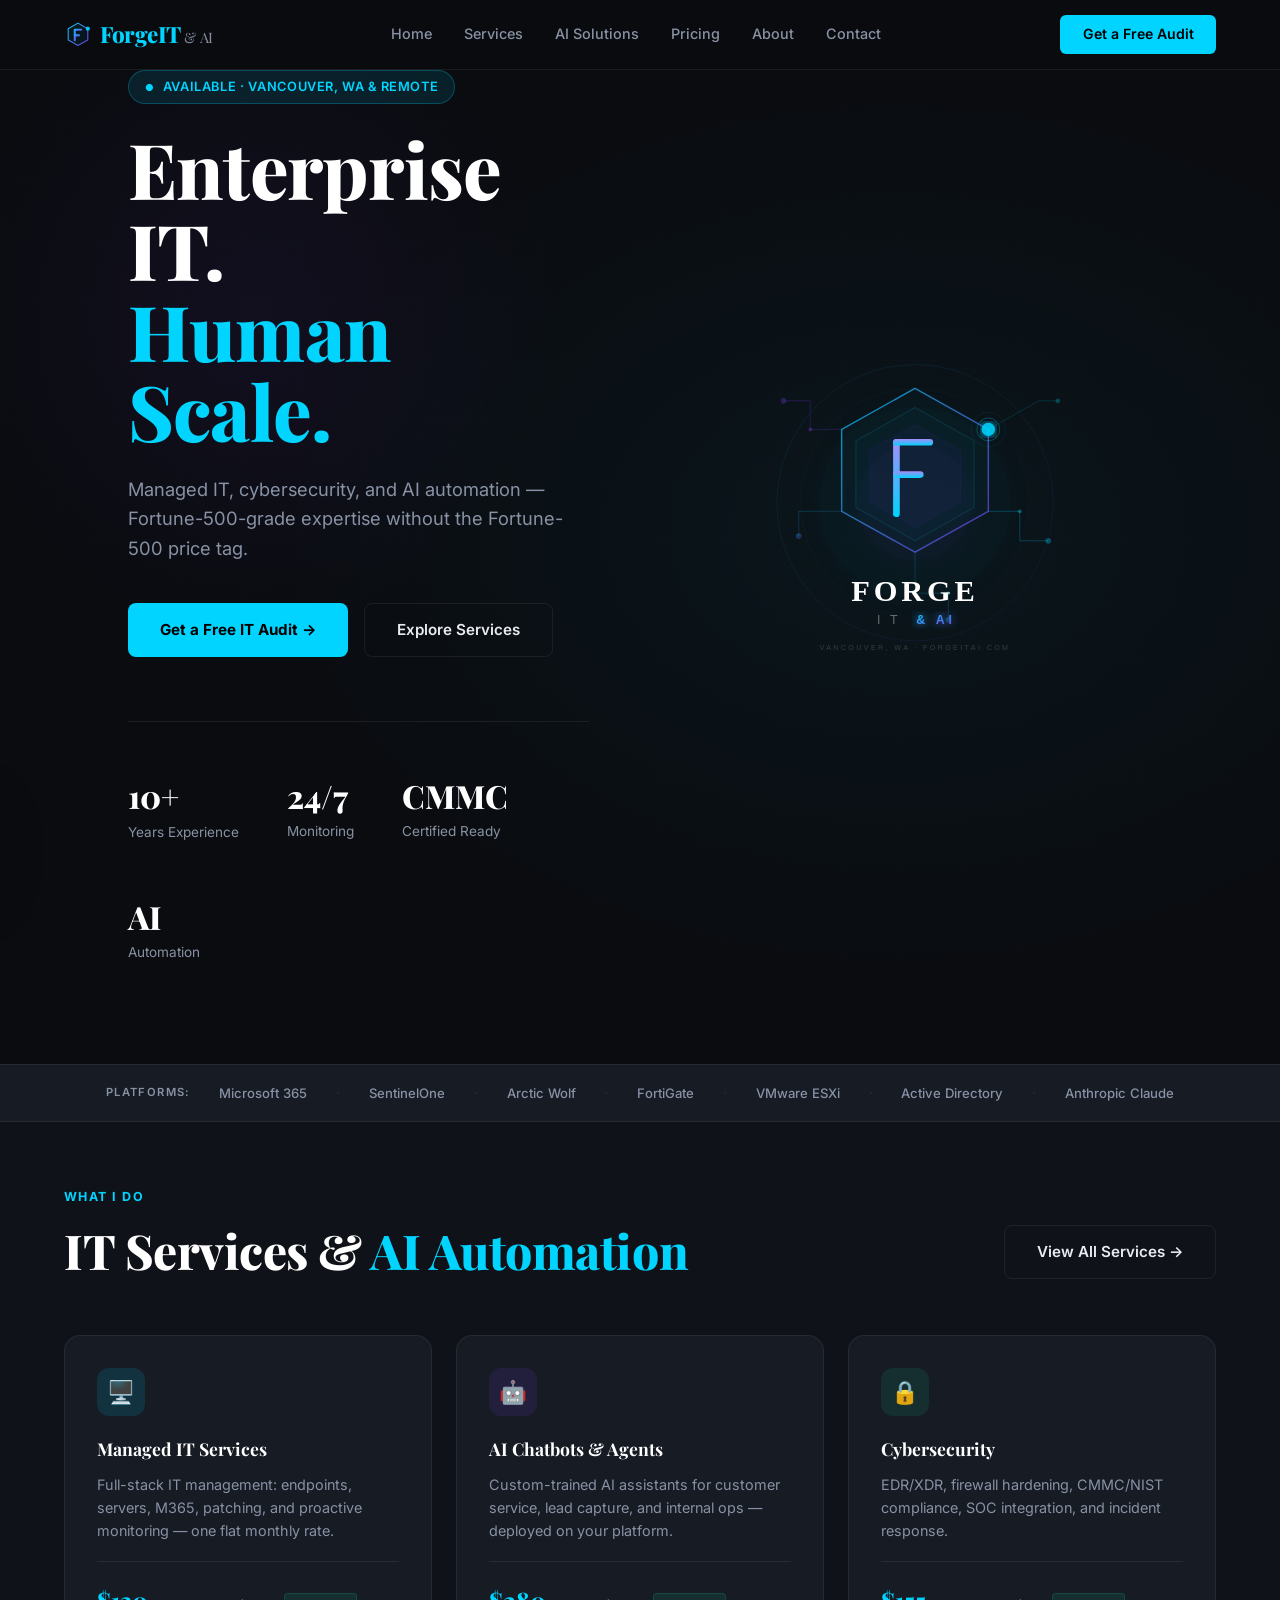
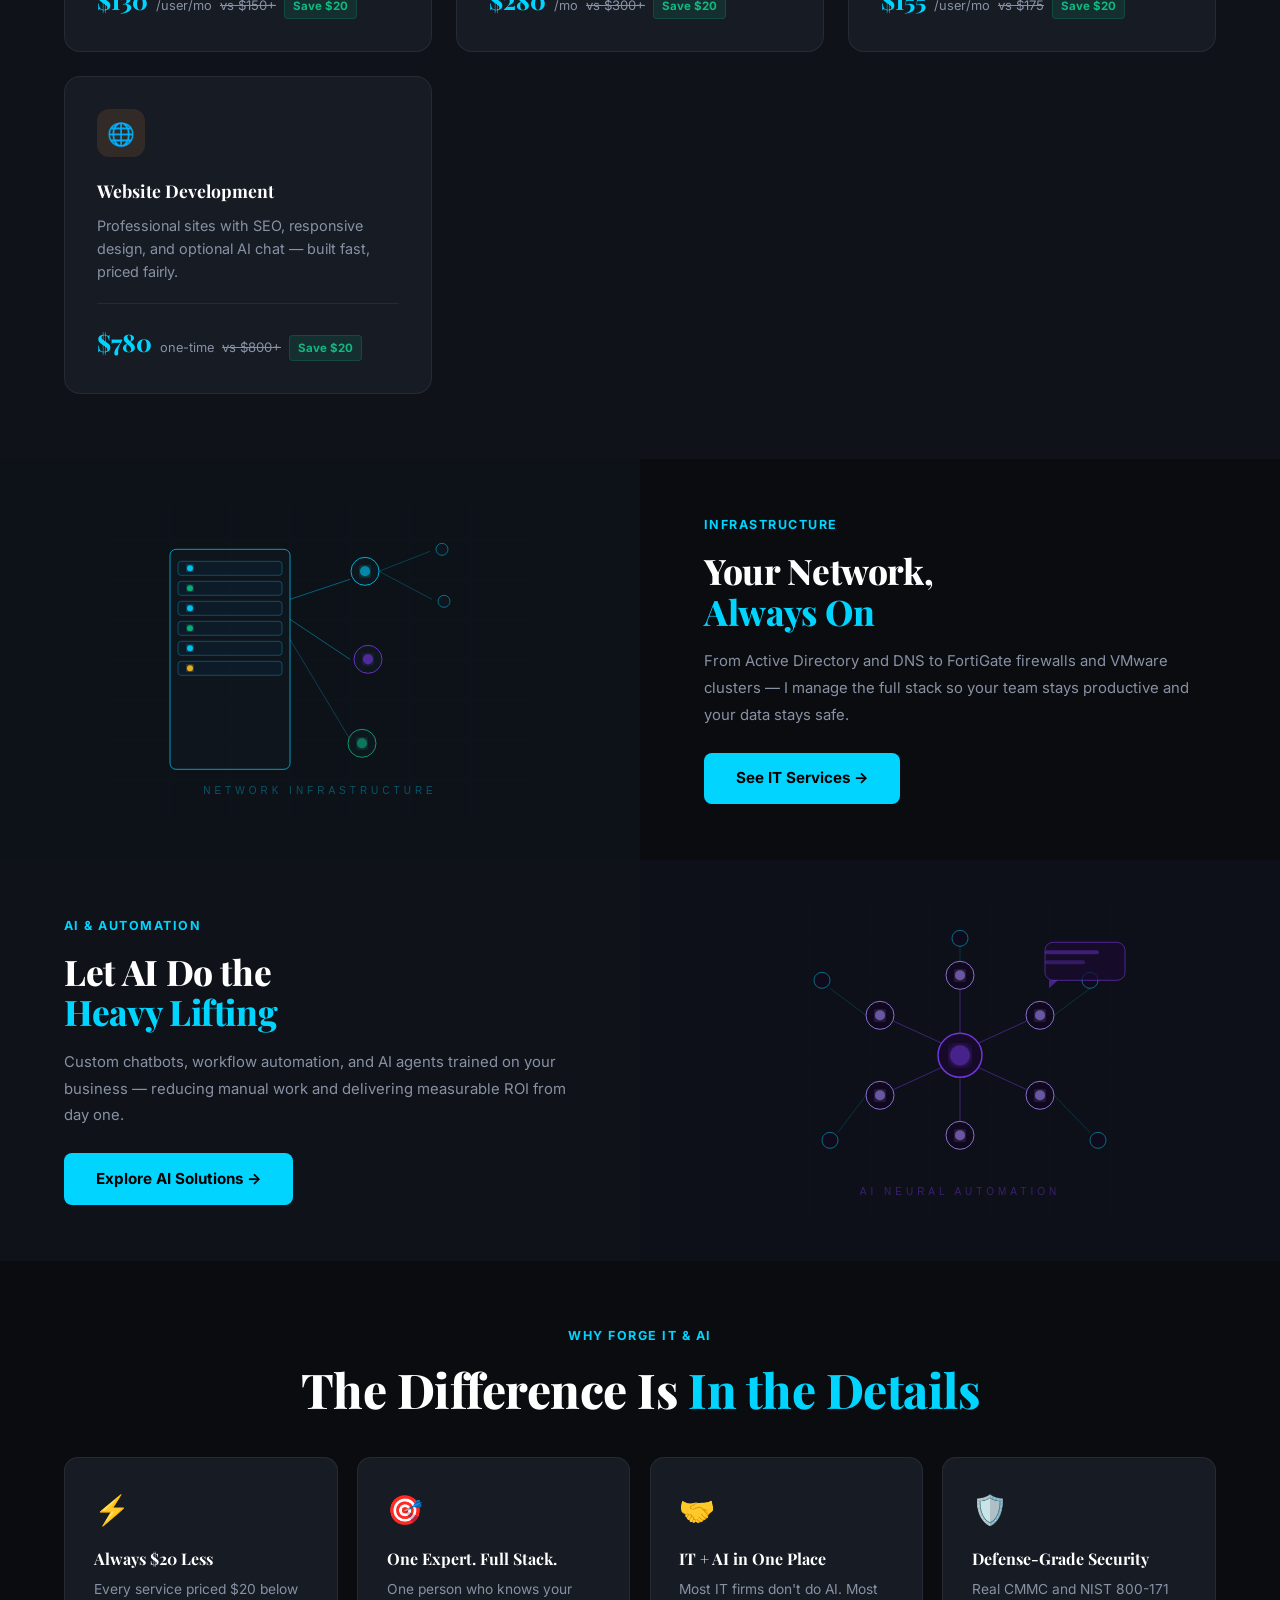
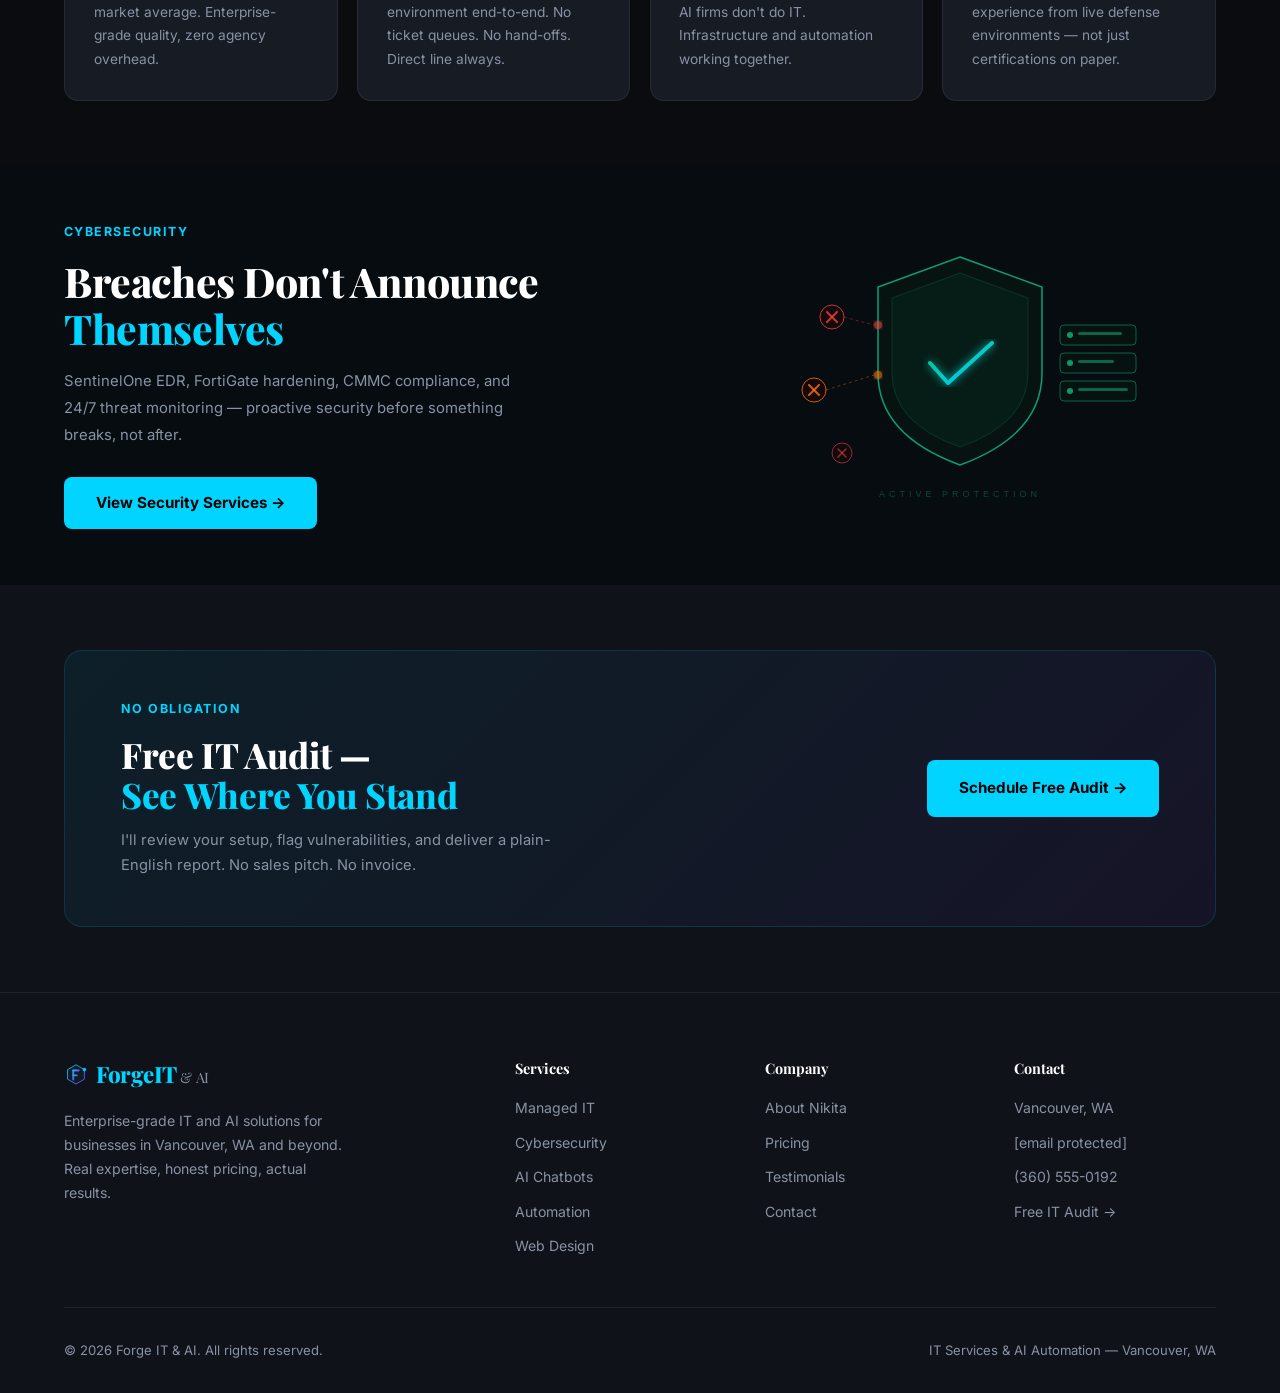
==== commit a5f47e43: "Rename index1.html to index.html" ====
--- a/index.html
+++ b/index.html
@@ -1529,1536 +1529,6 @@
   <div class="notif-dot"></div>
 </div>
 
-E html>
-<html lang="en">
-<head>
-<meta charset="UTF-8">
-<meta name="viewport" content="width=device-width, initial-scale=1.0">
-<title>Forge IT & AI | IT & AI Services — Vancouver, WA</title>
-<link href="https://fonts.googleapis.com/css2?family=Playfair+Display:wght@600;700;800&family=Inter:wght@300;400;500;600;700&display=swap" rel="stylesheet">
-<style>
-  :root {
-    --bg: #0a0c10;
-    --bg2: #0f1218;
-    --bg3: #141820;
-    --card: #161b24;
-    --border: rgba(255,255,255,0.07);
-    --accent: #00d4ff;
-    --accent2: #7c3aed;
-    --accent3: #10b981;
-    --text: #e8eaf0;
-    --muted: #8892a4;
-    --white: #ffffff;
-    --glow: 0 0 40px rgba(0,212,255,0.15);
-  }
-  *, *::before, *::after { box-sizing: border-box; margin: 0; padding: 0; }
-  html { scroll-behavior: smooth; }
-  body { background: var(--bg); color: var(--text); font-family: 'Inter', sans-serif; font-size: 15.5px; line-height: 1.6; overflow-x: hidden; }
-
-  /* ── NAV ── */
-  nav {
-    position: fixed; top: 0; left: 0; right: 0; z-index: 1000;
-    display: flex; align-items: center; justify-content: space-between;
-    padding: 0 5vw; height: 70px;
-    background: rgba(10,12,16,0.85); backdrop-filter: blur(16px);
-    border-bottom: 1px solid var(--border);
-    transition: all 0.3s;
-  }
-  .logo { font-family: 'Playfair Display', serif; font-weight: 800; font-size: 1.4rem; color: var(--white); text-decoration: none; letter-spacing: -0.02em; }
-  .logo span { color: var(--accent); }
-  .nav-links { display: flex; gap: 2rem; list-style: none; }
-  .nav-links a { color: var(--muted); text-decoration: none; font-size: 0.9rem; font-weight: 500; transition: color 0.2s; }
-  .nav-links a:hover { color: var(--accent); }
-  .nav-cta { background: var(--accent); color: #000; padding: 0.5rem 1.4rem; border-radius: 6px; font-weight: 600; font-size: 0.88rem; text-decoration: none; transition: all 0.2s; }
-  .nav-cta:hover { background: #fff; transform: translateY(-1px); }
-  .hamburger { display: none; flex-direction: column; gap: 5px; cursor: pointer; }
-  .hamburger span { width: 24px; height: 2px; background: var(--text); border-radius: 2px; transition: all 0.3s; }
-
-  /* ── SECTIONS ── */
-  section { padding: 100px 5vw; }
-  .page { display: none; }
-  .page.active { display: block; }
-
-  /* ── HERO ── */
-  #home { min-height: 100vh; display: flex; flex-direction: column; justify-content: center; padding-top: 120px; position: relative; overflow: hidden; }
-  .hero-bg {
-    position: absolute; inset: 0; z-index: 0;
-    background: radial-gradient(ellipse 80% 60% at 60% 20%, rgba(0,212,255,0.07) 0%, transparent 70%),
-                radial-gradient(ellipse 50% 40% at 10% 80%, rgba(124,58,237,0.08) 0%, transparent 60%);
-  }
-  .grid-overlay {
-    position: absolute; inset: 0; z-index: 0;
-    background-image: linear-gradient(rgba(255,255,255,0.02) 1px, transparent 1px),
-                      linear-gradient(90deg, rgba(255,255,255,0.02) 1px, transparent 1px);
-    background-size: 60px 60px;
-  }
-  .hero-content { position: relative; z-index: 1; max-width: 780px; }
-  .hero-badge {
-    display: inline-flex; align-items: center; gap: 8px;
-    background: rgba(0,212,255,0.1); border: 1px solid rgba(0,212,255,0.25);
-    color: var(--accent); padding: 6px 16px; border-radius: 100px;
-    font-size: 0.8rem; font-weight: 600; letter-spacing: 0.05em;
-    text-transform: uppercase; margin-bottom: 1.5rem;
-    animation: fadeUp 0.6s ease both;
-  }
-  .hero-badge::before { content: '●'; font-size: 0.6rem; animation: pulse 2s infinite; }
-  @keyframes pulse { 0%,100%{opacity:1}50%{opacity:0.3} }
-  h1.hero-title {
-    font-family: 'Playfair Display', serif; font-weight: 800;
-    font-size: clamp(2.8rem, 6vw, 5.5rem); line-height: 1.05;
-    color: var(--white); letter-spacing: -0.01em;
-    animation: fadeUp 0.6s 0.1s ease both;
-  }
-  h1.hero-title .line2 { color: var(--accent); }
-  .hero-sub {
-    font-size: 1.15rem; color: var(--muted); max-width: 540px;
-    margin: 1.5rem 0 2.5rem;
-    animation: fadeUp 0.6s 0.2s ease both;
-  }
-  .hero-btns { display: flex; gap: 1rem; flex-wrap: wrap; animation: fadeUp 0.6s 0.3s ease both; }
-  .btn-primary { background: var(--accent); color: #000; padding: 0.85rem 2rem; border-radius: 8px; font-weight: 700; font-size: 0.95rem; text-decoration: none; transition: all 0.25s; display: inline-flex; align-items: center; gap: 8px; }
-  .btn-primary:hover { transform: translateY(-2px); box-shadow: 0 8px 30px rgba(0,212,255,0.35); }
-  .btn-outline { border: 1.5px solid var(--border); color: var(--text); padding: 0.85rem 2rem; border-radius: 8px; font-weight: 600; font-size: 0.95rem; text-decoration: none; transition: all 0.25s; }
-  .btn-outline:hover { border-color: var(--accent); color: var(--accent); }
-  .hero-stats { display: flex; gap: 3rem; margin-top: 4rem; padding-top: 3rem; border-top: 1px solid var(--border); animation: fadeUp 0.6s 0.4s ease both; flex-wrap: wrap; }
-  .stat-item h3 { font-family: 'Playfair Display', serif; font-size: 2rem; font-weight: 800; color: var(--white); }
-  .stat-item p { font-size: 0.85rem; color: var(--muted); }
-  .hero-visual { position: absolute; right: -5vw; top: 50%; transform: translateY(-50%); width: 420px; opacity: 0.08; pointer-events: none; }
-
-  @keyframes fadeUp { from{opacity:0;transform:translateY(24px)} to{opacity:1;transform:translateY(0)} }
-  .reveal { opacity: 0; transform: translateY(40px); transition: opacity 0.7s ease, transform 0.7s ease; }
-  .reveal.visible { opacity: 1; transform: translateY(0); }
-
-  /* ── SECTIONS COMMON ── */
-  .section-label { font-size: 0.78rem; font-weight: 700; letter-spacing: 0.12em; text-transform: uppercase; color: var(--accent); margin-bottom: 1rem; }
-  h2.section-title { font-family: 'Playfair Display', serif; font-weight: 800; font-size: clamp(2rem,4vw,3rem); color: var(--white); letter-spacing: -0.01em; line-height: 1.15; }
-  h2.section-title span { color: var(--accent); }
-  .section-sub { font-size: 1.05rem; color: var(--muted); max-width: 560px; margin-top: 1rem; }
-
-  /* ── SERVICES ── */
-  #services { background: var(--bg2); }
-  .services-grid { display: grid; grid-template-columns: repeat(auto-fill, minmax(300px, 1fr)); gap: 1.5rem; margin-top: 3.5rem; }
-  .service-card {
-    background: var(--card); border: 1px solid var(--border); border-radius: 16px;
-    padding: 2rem; position: relative; overflow: hidden;
-    transition: all 0.3s; cursor: pointer;
-  }
-  .service-card::before {
-    content: ''; position: absolute; inset: 0; opacity: 0;
-    background: radial-gradient(circle at 50% 0%, rgba(0,212,255,0.08), transparent 70%);
-    transition: opacity 0.3s;
-  }
-  .service-card:hover::before { opacity: 1; }
-  .service-card:hover { border-color: rgba(0,212,255,0.3); transform: translateY(-4px); box-shadow: var(--glow); }
-  .service-icon { width: 48px; height: 48px; border-radius: 12px; display: flex; align-items: center; justify-content: center; margin-bottom: 1.2rem; font-size: 1.4rem; }
-  .icon-blue { background: rgba(0,212,255,0.12); }
-  .icon-purple { background: rgba(124,58,237,0.12); }
-  .icon-green { background: rgba(16,185,129,0.12); }
-  .icon-orange { background: rgba(251,146,60,0.12); }
-  .service-card h3 { font-family: 'Playfair Display', serif; font-weight: 700; font-size: 1.1rem; color: var(--white); margin-bottom: 0.6rem; }
-  .service-card p { font-size: 0.9rem; color: var(--muted); line-height: 1.6; }
-  .service-price { margin-top: 1.2rem; padding-top: 1.2rem; border-top: 1px solid var(--border); display: flex; align-items: baseline; gap: 8px; }
-  .price-amount { font-family: 'Playfair Display', serif; font-weight: 800; font-size: 1.5rem; color: var(--accent); }
-  .price-period { font-size: 0.8rem; color: var(--muted); }
-  .price-old { font-size: 0.82rem; color: var(--muted); text-decoration: line-through; }
-  .badge-save { background: rgba(16,185,129,0.12); color: var(--accent3); font-size: 0.72rem; font-weight: 700; padding: 3px 8px; border-radius: 4px; border: 1px solid rgba(16,185,129,0.2); }
-
-  /* ── AI SECTION ── */
-  #ai { background: var(--bg3); }
-  .ai-grid { display: grid; grid-template-columns: 1fr 1fr; gap: 3rem; align-items: center; margin-top: 3rem; }
-  .ai-features { display: flex; flex-direction: column; gap: 1.5rem; }
-  .ai-feature { display: flex; gap: 1rem; align-items: flex-start; padding: 1.2rem; background: var(--card); border: 1px solid var(--border); border-radius: 12px; transition: all 0.3s; }
-  .ai-feature:hover { border-color: rgba(124,58,237,0.4); transform: translateX(6px); }
-  .ai-feature-icon { width: 40px; height: 40px; border-radius: 10px; background: rgba(124,58,237,0.12); display: flex; align-items: center; justify-content: center; flex-shrink: 0; font-size: 1.1rem; }
-  .ai-feature-text h4 { font-family: 'Playfair Display', serif; font-weight: 700; color: var(--white); margin-bottom: 4px; font-size: 0.95rem; }
-  .ai-feature-text p { font-size: 0.85rem; color: var(--muted); }
-  .ai-visual-box {
-    background: var(--card); border: 1px solid var(--border); border-radius: 20px;
-    padding: 2rem; position: relative; overflow: hidden;
-    min-height: 400px; display: flex; flex-direction: column; justify-content: space-between;
-  }
-  .ai-visual-box::after {
-    content: ''; position: absolute; bottom: -60px; right: -60px;
-    width: 200px; height: 200px; border-radius: 50%;
-    background: radial-gradient(circle, rgba(124,58,237,0.3), transparent);
-    pointer-events: none;
-  }
-  .chat-demo { display: flex; flex-direction: column; gap: 1rem; }
-  .chat-msg { max-width: 80%; padding: 0.8rem 1rem; border-radius: 12px; font-size: 0.88rem; line-height: 1.5; }
-  .chat-msg.user { background: rgba(0,212,255,0.12); border: 1px solid rgba(0,212,255,0.2); align-self: flex-end; color: var(--text); border-bottom-right-radius: 4px; }
-  .chat-msg.bot { background: var(--bg3); border: 1px solid var(--border); align-self: flex-start; color: var(--text); border-bottom-left-radius: 4px; }
-  .chat-msg.bot .bot-name { font-size: 0.72rem; color: var(--accent); font-weight: 700; margin-bottom: 4px; }
-  .typing { display: flex; gap: 4px; align-items: center; padding: 0.8rem 1rem; background: var(--bg3); border: 1px solid var(--border); border-radius: 12px; border-bottom-left-radius: 4px; width: fit-content; }
-  .dot { width: 7px; height: 7px; border-radius: 50%; background: var(--muted); animation: blink 1.4s infinite; }
-  .dot:nth-child(2) { animation-delay: 0.2s; }
-  .dot:nth-child(3) { animation-delay: 0.4s; }
-  @keyframes blink { 0%,80%,100%{opacity:0.3}40%{opacity:1} }
-
-  /* ── ABOUT ── */
-  #about { background: var(--bg2); }
-  .about-grid { display: grid; grid-template-columns: 1fr 1.2fr; gap: 4rem; align-items: center; margin-top: 3rem; }
-  .about-photo-wrap { position: relative; }
-  .about-photo {
-    width: 100%; aspect-ratio: 4/5; background: var(--card);
-    border-radius: 20px; border: 1px solid var(--border);
-    overflow: hidden; position: relative; display: flex; align-items: center; justify-content: center;
-  }
-  .about-photo-placeholder { 
-    width: 100%; height: 100%; 
-    background: linear-gradient(135deg, rgba(0,212,255,0.05) 0%, rgba(124,58,237,0.08) 100%);
-    display: flex; flex-direction: column; align-items: center; justify-content: center;
-    gap: 1rem;
-  }
-  .avatar-circle { width: 120px; height: 120px; border-radius: 50%; background: linear-gradient(135deg, var(--accent), var(--accent2)); display: flex; align-items: center; justify-content: center; font-family: 'Playfair Display', serif; font-weight: 800; font-size: 2.5rem; color: #000; }
-  .about-name-tag { text-align: center; }
-  .about-name-tag h4 { font-family: 'Playfair Display', serif; color: var(--white); font-weight: 700; }
-  .about-name-tag span { font-size: 0.85rem; color: var(--muted); }
-  .badge-float {
-    position: absolute; background: var(--card); border: 1px solid var(--border);
-    border-radius: 10px; padding: 0.6rem 1rem; display: flex; align-items: center; gap: 8px;
-    font-size: 0.82rem; white-space: nowrap;
-  }
-  .badge-float.b1 { bottom: -20px; left: -20px; }
-  .badge-float.b2 { top: 20px; right: -20px; }
-  .badge-float .dot-green { width: 8px; height: 8px; border-radius: 50%; background: var(--accent3); }
-  .skills-cloud { display: flex; flex-wrap: wrap; gap: 0.5rem; margin-top: 1.5rem; }
-  .skill-tag { background: var(--card); border: 1px solid var(--border); padding: 5px 12px; border-radius: 100px; font-size: 0.8rem; color: var(--muted); transition: all 0.2s; }
-  .skill-tag:hover { border-color: var(--accent); color: var(--accent); }
-  .about-certs { margin-top: 2rem; display: flex; gap: 1rem; flex-wrap: wrap; }
-  .cert-badge { background: var(--card); border: 1px solid var(--border); padding: 0.6rem 1rem; border-radius: 8px; font-size: 0.8rem; color: var(--text); display: flex; align-items: center; gap: 6px; }
-  .cert-icon { font-size: 1rem; }
-
-  /* ── PRICING ── */
-  #pricing { background: var(--bg); }
-  .pricing-toggle { display: flex; align-items: center; gap: 1rem; margin: 2rem 0 3rem; }
-  .toggle-label { font-size: 0.9rem; color: var(--muted); }
-  .toggle-label.active { color: var(--white); font-weight: 600; }
-  .toggle { width: 48px; height: 26px; background: var(--card); border: 1px solid var(--border); border-radius: 100px; position: relative; cursor: pointer; transition: background 0.3s; }
-  .toggle.on { background: var(--accent); }
-  .toggle-knob { width: 20px; height: 20px; background: #fff; border-radius: 50%; position: absolute; top: 2px; left: 3px; transition: left 0.3s; }
-  .toggle.on .toggle-knob { left: 25px; }
-  .pricing-grid { display: grid; grid-template-columns: repeat(3, 1fr); gap: 1.5rem; }
-  .pricing-card {
-    background: var(--card); border: 1px solid var(--border); border-radius: 20px;
-    padding: 2.5rem 2rem; position: relative; transition: all 0.3s;
-  }
-  .pricing-card.featured {
-    border-color: rgba(0,212,255,0.4);
-    background: linear-gradient(135deg, rgba(0,212,255,0.04), var(--card));
-  }
-  .pricing-card:hover { transform: translateY(-6px); box-shadow: var(--glow); }
-  .popular-tag { position: absolute; top: -12px; left: 50%; transform: translateX(-50%); background: var(--accent); color: #000; font-size: 0.72rem; font-weight: 700; padding: 4px 14px; border-radius: 100px; white-space: nowrap; }
-  .pricing-card h3 { font-family: 'Playfair Display', serif; font-weight: 700; color: var(--white); margin-bottom: 0.4rem; }
-  .pricing-card .desc { font-size: 0.87rem; color: var(--muted); margin-bottom: 1.5rem; }
-  .price-display { display: flex; align-items: baseline; gap: 4px; margin-bottom: 1.5rem; }
-  .price-display .dollar { font-size: 1.2rem; color: var(--accent); font-weight: 700; margin-top: 6px; }
-  .price-display .num { font-family: 'Playfair Display', serif; font-size: 3rem; font-weight: 800; color: var(--white); line-height: 1; }
-  .price-display .period { font-size: 0.85rem; color: var(--muted); }
-  .pricing-features { list-style: none; display: flex; flex-direction: column; gap: 0.7rem; margin-bottom: 2rem; }
-  .pricing-features li { display: flex; align-items: flex-start; gap: 8px; font-size: 0.88rem; color: var(--muted); }
-  .pricing-features li .check { color: var(--accent3); flex-shrink: 0; }
-  .pricing-features li .x { color: #ef4444; flex-shrink: 0; }
-  .btn-plan { display: block; text-align: center; padding: 0.85rem; border-radius: 8px; font-weight: 700; font-size: 0.9rem; text-decoration: none; transition: all 0.25s; }
-  .btn-plan.primary { background: var(--accent); color: #000; }
-  .btn-plan.primary:hover { box-shadow: 0 6px 24px rgba(0,212,255,0.35); transform: translateY(-2px); }
-  .btn-plan.outline { border: 1.5px solid var(--border); color: var(--text); }
-  .btn-plan.outline:hover { border-color: var(--accent); color: var(--accent); }
-
-  /* ── PROCESS ── */
-  #process { background: var(--bg2); }
-  .process-steps { display: grid; grid-template-columns: repeat(4, 1fr); gap: 1px; margin-top: 3.5rem; position: relative; }
-  .process-steps::before { content: ''; position: absolute; top: 40px; left: 10%; right: 10%; height: 1px; background: linear-gradient(90deg, transparent, var(--border), var(--border), transparent); }
-  .step-card { padding: 2rem 1.5rem; text-align: center; position: relative; }
-  .step-num { width: 64px; height: 64px; border-radius: 50%; border: 1px solid var(--border); background: var(--card); display: flex; align-items: center; justify-content: center; margin: 0 auto 1.2rem; font-family: 'Playfair Display', serif; font-weight: 800; font-size: 1.2rem; color: var(--accent); position: relative; z-index: 1; }
-  .step-card h4 { font-family: 'Playfair Display', serif; font-weight: 700; color: var(--white); margin-bottom: 0.5rem; }
-  .step-card p { font-size: 0.85rem; color: var(--muted); }
-
-  /* ── TESTIMONIALS ── */
-  #testimonials { background: var(--bg3); }
-  .testi-grid { display: grid; grid-template-columns: repeat(3, 1fr); gap: 1.5rem; margin-top: 3rem; }
-  .testi-card { background: var(--card); border: 1px solid var(--border); border-radius: 16px; padding: 1.8rem; position: relative; }
-  .testi-card::before { content: '"'; font-family: 'Playfair Display', serif; font-size: 5rem; color: rgba(0,212,255,0.08); position: absolute; top: 0; left: 1.5rem; line-height: 1; }
-  .stars { color: #fbbf24; font-size: 0.9rem; margin-bottom: 1rem; }
-  .testi-card p { font-size: 0.9rem; color: var(--muted); line-height: 1.7; margin-bottom: 1.5rem; font-style: italic; }
-  .testi-author { display: flex; align-items: center; gap: 12px; }
-  .author-avatar { width: 40px; height: 40px; border-radius: 50%; display: flex; align-items: center; justify-content: center; font-weight: 700; font-size: 0.85rem; }
-  .av1 { background: rgba(0,212,255,0.15); color: var(--accent); }
-  .av2 { background: rgba(124,58,237,0.15); color: #a78bfa; }
-  .av3 { background: rgba(16,185,129,0.15); color: var(--accent3); }
-  .author-info span { display: block; }
-  .author-name { font-weight: 600; color: var(--white); font-size: 0.9rem; }
-  .author-title { font-size: 0.78rem; color: var(--muted); }
-
-  /* ── CONTACT ── */
-  #contact { background: var(--bg); }
-  .contact-grid { display: grid; grid-template-columns: 1fr 1fr; gap: 4rem; margin-top: 3rem; }
-  .contact-info { display: flex; flex-direction: column; gap: 1.5rem; }
-  .contact-item { display: flex; gap: 1rem; align-items: flex-start; }
-  .contact-icon { width: 44px; height: 44px; border-radius: 10px; background: var(--card); border: 1px solid var(--border); display: flex; align-items: center; justify-content: center; font-size: 1.1rem; flex-shrink: 0; }
-  .contact-item h4 { font-weight: 600; color: var(--white); font-size: 0.9rem; margin-bottom: 2px; }
-  .contact-item p { font-size: 0.88rem; color: var(--muted); }
-  .contact-form { display: flex; flex-direction: column; gap: 1rem; }
-  .form-row { display: grid; grid-template-columns: 1fr 1fr; gap: 1rem; }
-  .form-group { display: flex; flex-direction: column; gap: 6px; }
-  .form-group label { font-size: 0.82rem; color: var(--muted); font-weight: 500; }
-  .form-group input, .form-group textarea, .form-group select {
-    background: var(--card); border: 1px solid var(--border); border-radius: 8px;
-    padding: 0.75rem 1rem; color: var(--text); font-family: 'Inter', sans-serif; font-size: 0.9rem;
-    transition: border-color 0.2s; outline: none; resize: vertical;
-  }
-  .form-group input:focus, .form-group textarea:focus, .form-group select:focus { border-color: var(--accent); }
-  .form-group textarea { min-height: 120px; }
-  .form-group select option { background: var(--bg2); }
-  .submit-btn {
-    background: var(--accent); color: #000; border: none; padding: 0.9rem; border-radius: 8px;
-    font-weight: 700; font-size: 0.95rem; cursor: pointer; transition: all 0.25s;
-    font-family: 'Inter', sans-serif;
-  }
-  .submit-btn:hover { box-shadow: 0 6px 24px rgba(0,212,255,0.35); transform: translateY(-2px); }
-
-  /* ── FOOTER ── */
-  footer {
-    background: var(--bg2); border-top: 1px solid var(--border);
-    padding: 4rem 5vw 2rem;
-  }
-  .footer-grid { display: grid; grid-template-columns: 2fr 1fr 1fr 1fr; gap: 3rem; margin-bottom: 3rem; }
-  .footer-brand p { font-size: 0.88rem; color: var(--muted); margin-top: 1rem; max-width: 280px; line-height: 1.7; }
-  .footer-col h5 { font-family: 'Playfair Display', serif; font-weight: 700; color: var(--white); margin-bottom: 1rem; font-size: 0.9rem; }
-  .footer-col ul { list-style: none; display: flex; flex-direction: column; gap: 0.6rem; }
-  .footer-col ul a { color: var(--muted); text-decoration: none; font-size: 0.88rem; transition: color 0.2s; }
-  .footer-col ul a:hover { color: var(--accent); }
-  .footer-bottom { padding-top: 2rem; border-top: 1px solid var(--border); display: flex; justify-content: space-between; align-items: center; flex-wrap: wrap; gap: 1rem; }
-  .footer-bottom p { font-size: 0.82rem; color: var(--muted); }
-
-  /* ── SCROLL ANIMATION ── */
-  .reveal { opacity: 0; transform: translateY(30px); transition: opacity 0.6s ease, transform 0.6s ease; }
-  .reveal.visible { opacity: 1; transform: translateY(0); }
-  .reveal-left { opacity: 0; transform: translateX(-30px); transition: opacity 0.7s ease, transform 0.7s ease; }
-  .reveal-left.visible { opacity: 1; transform: translateX(0); }
-  .reveal-right { opacity: 0; transform: translateX(30px); transition: opacity 0.7s ease, transform 0.7s ease; }
-  .reveal-right.visible { opacity: 1; transform: translateX(0); }
-
-  /* ── MOBILE ── */
-  @media (max-width: 900px) {
-    .nav-links, .nav-cta { display: none; }
-    .hamburger { display: flex; }
-    .pricing-grid { grid-template-columns: 1fr; max-width: 400px; margin: 0 auto; }
-    .process-steps { grid-template-columns: repeat(2, 1fr); }
-    .testi-grid { grid-template-columns: 1fr; }
-    .ai-grid, .about-grid, .contact-grid { grid-template-columns: 1fr; }
-    .about-photo-wrap { max-width: 320px; margin: 0 auto; }
-    .footer-grid { grid-template-columns: 1fr 1fr; }
-    .form-row { grid-template-columns: 1fr; }
-    .hero-stats { gap: 2rem; }
-    .process-steps::before { display: none; }
-  }
-  @media (max-width: 600px) {
-    section { padding: 70px 5vw; }
-    .services-grid { grid-template-columns: 1fr; }
-    .footer-grid { grid-template-columns: 1fr; }
-    .process-steps { grid-template-columns: 1fr; }
-  }
-
-  /* ── MOBILE MENU ── */
-  .mobile-menu {
-    display: none; position: fixed; inset: 70px 0 0; z-index: 999;
-    background: rgba(10,12,16,0.97); backdrop-filter: blur(20px);
-    padding: 2rem 5vw; flex-direction: column; gap: 1.5rem;
-  }
-  .mobile-menu.open { display: flex; }
-  .mobile-menu a { color: var(--text); text-decoration: none; font-size: 1.2rem; font-weight: 500; padding: 0.5rem 0; border-bottom: 1px solid var(--border); }
-
-  /* Floating elements animation */
-  @keyframes floatY { 0%,100%{transform:translateY(0)} 50%{transform:translateY(-12px)} }
-  .float { animation: floatY 4s ease-in-out infinite; }
-  .float2 { animation: floatY 5s 1s ease-in-out infinite; }
-
-  /* ── CIRCUIT LINES ── */
-  .circuit { position: absolute; pointer-events: none; opacity: 0.04; }
-
-  /* notification popup */
-  .notif-popup {
-    position: fixed; bottom: 30px; left: 30px; z-index: 9999;
-    background: var(--card); border: 1px solid var(--border); border-radius: 14px;
-    padding: 1rem 1.2rem; display: flex; align-items: center; gap: 12px;
-    max-width: 280px; transform: translateX(-120%); transition: transform 0.5s ease;
-    box-shadow: 0 20px 60px rgba(0,0,0,0.4);
-  }
-  .notif-popup.show { transform: translateX(0); }
-  .notif-av { width: 36px; height: 36px; border-radius: 50%; background: rgba(16,185,129,0.15); display: flex; align-items: center; justify-content: center; font-size: 1rem; flex-shrink: 0; }
-  .notif-text span { display: block; }
-  .notif-title { font-weight: 600; color: var(--white); font-size: 0.85rem; }
-  .notif-sub { font-size: 0.75rem; color: var(--muted); }
-  .notif-dot { width: 8px; height: 8px; border-radius: 50%; background: var(--accent3); position: absolute; top: 12px; right: 12px; }
-</style>
-</head>
-<body>
-
-<!-- NAV -->
-<nav id="navbar">
-  <a href="#home" class="logo" data-nav="home" style="display:flex;align-items:center;gap:8px;text-decoration:none;">
-    <svg viewBox="0 0 40 40" width="28" height="28" xmlns="http://www.w3.org/2000/svg" style="flex-shrink:0;">
-      <defs>
-        <linearGradient id="ncg" x1="0" y1="0" x2="1" y2="1"><stop offset="0%" stop-color="#00d4ff"/><stop offset="100%" stop-color="#7c3aed"/></linearGradient>
-      </defs>
-      <polygon points="20,3 34,11 34,27 20,35 6,27 6,11" fill="rgba(0,212,255,0.06)" stroke="url(#ncg)" stroke-width="1.5"/>
-      <rect x="14" y="11" width="3" height="18" rx="1.5" fill="url(#ncg)"/>
-      <rect x="14" y="11" width="12" height="3" rx="1.5" fill="url(#ncg)"/>
-      <rect x="14" y="19" width="9" height="3" rx="1.5" fill="url(#ncg)"/>
-      <circle cx="34" cy="11" r="3" fill="#00d4ff" opacity="0.9"/>
-    </svg>
-    <span>Forge<span style="color:var(--accent)">IT</span> <span style="color:var(--muted);font-weight:400;font-size:0.9rem;">&amp; AI</span></span>
-  </a>
-  <ul class="nav-links">
-    <li><a href="#" data-nav="home">Home</a></li>
-    <li><a href="#" data-nav="services">Services</a></li>
-    <li><a href="#" data-nav="ai">AI Solutions</a></li>
-    <li><a href="#" data-nav="pricing">Pricing</a></li>
-    <li><a href="#" data-nav="about">About</a></li>
-    <li><a href="#" data-nav="contact">Contact</a></li>
-  </ul>
-  <a href="#" class="nav-cta" data-nav="contact">Get a Free Audit</a>
-  <div class="hamburger" id="hamburgerBtn">
-    <span></span><span></span><span></span>
-  </div>
-</nav>
-
-<!-- MOBILE MENU -->
-<div class="mobile-menu" id="mobileMenu">
-  <a href="#" data-nav="home" data-mobile="1">🏠 Home</a>
-  <a href="#" data-nav="services" data-mobile="1">⚙️ Services</a>
-  <a href="#" data-nav="ai" data-mobile="1">🤖 AI Solutions</a>
-  <a href="#" data-nav="pricing" data-mobile="1">💰 Pricing</a>
-  <a href="#" data-nav="about" data-mobile="1">👤 About</a>
-  <a href="#" data-nav="contact" data-mobile="1">📬 Contact</a>
-</div>
-
-<!-- ═══════════════ HOME PAGE ═══════════════ -->
-<div id="page-home" class="page active">
-
-  <!-- HERO -->
-  <section id="home" style="min-height:100vh;display:grid;grid-template-columns:1fr 1fr;align-items:center;padding-top:70px;position:relative;overflow:hidden;gap:0;">
-
-    <!-- BG effects -->
-    <div class="grid-overlay" style="position:absolute;inset:0;z-index:0;opacity:0.3;"></div>
-    <div style="position:absolute;inset:0;z-index:0;background:radial-gradient(ellipse 70% 60% at 70% 50%,rgba(0,212,255,0.05) 0%,transparent 70%),radial-gradient(ellipse 40% 50% at 20% 30%,rgba(124,58,237,0.07) 0%,transparent 60%);pointer-events:none;"></div>
-
-    <!-- LEFT: text content -->
-    <div style="position:relative;z-index:1;padding:0 4vw 0 5vw;">
-      <div class="hero-badge" style="animation:fadeUp 0.5s ease both;">Available · Vancouver, WA &amp; Remote</div>
-      <h1 class="hero-title" style="animation:fadeUp 0.5s 0.1s ease both;">Enterprise IT.<br><span class="line2">Human Scale.</span></h1>
-      <p class="hero-sub" style="animation:fadeUp 0.5s 0.2s ease both;">Managed IT, cybersecurity, and AI automation — Fortune-500-grade expertise without the Fortune-500 price tag.</p>
-      <div class="hero-btns" style="animation:fadeUp 0.5s 0.3s ease both;">
-        <a href="#" class="btn-primary" data-nav="contact">Get a Free IT Audit →</a>
-        <a href="#" class="btn-outline" data-nav="services">Explore Services</a>
-      </div>
-      <div class="hero-stats" style="animation:fadeUp 0.5s 0.4s ease both;">
-        <div class="stat-item"><h3>10+</h3><p>Years Experience</p></div>
-        <div class="stat-item"><h3>24/7</h3><p>Monitoring</p></div>
-        <div class="stat-item"><h3>CMMC</h3><p>Certified Ready</p></div>
-        <div class="stat-item"><h3>AI</h3><p>Automation</p></div>
-      </div>
-    </div>
-
-    <!-- RIGHT: animated logo mark -->
-    <div style="position:relative;z-index:1;display:flex;align-items:center;justify-content:center;padding:0 4vw 0 2vw;animation:fadeUp 0.7s 0.3s ease both;">
-      <svg viewBox="0 0 420 420" style="width:min(400px,90%);height:auto;" xmlns="http://www.w3.org/2000/svg">
-        <defs>
-          <linearGradient id="hcg" x1="0" y1="0" x2="1" y2="1">
-            <stop offset="0%" stop-color="#00d4ff"/>
-            <stop offset="100%" stop-color="#7c3aed"/>
-          </linearGradient>
-          <linearGradient id="hcg2" x1="0" y1="1" x2="0" y2="0">
-            <stop offset="0%" stop-color="#00d4ff"/>
-            <stop offset="100%" stop-color="#a78bfa"/>
-          </linearGradient>
-          <filter id="hgf">
-            <feGaussianBlur stdDeviation="5" result="b"/>
-            <feMerge><feMergeNode in="b"/><feMergeNode in="SourceGraphic"/></feMerge>
-          </filter>
-          <filter id="hgf2">
-            <feGaussianBlur stdDeviation="18" result="b"/>
-            <feMerge><feMergeNode in="b"/><feMergeNode in="SourceGraphic"/></feMerge>
-          </filter>
-        </defs>
-
-        <!-- outer glow ring -->
-        <circle cx="210" cy="195" r="145" fill="none" stroke="url(#hcg)" stroke-width="0.6" opacity="0.15"/>
-        <circle cx="210" cy="195" r="120" fill="none" stroke="url(#hcg)" stroke-width="0.4" opacity="0.1"/>
-
-        <!-- ambient glow -->
-        <ellipse cx="210" cy="195" rx="100" ry="100" fill="#00d4ff" opacity="0.025" filter="url(#hgf2)"/>
-        <ellipse cx="210" cy="195" rx="60" ry="60" fill="#7c3aed" opacity="0.04" filter="url(#hgf2)"/>
-
-        <!-- main hexagon -->
-        <polygon points="210,75 287,118 287,204 210,247 133,204 133,118"
-          fill="rgba(0,212,255,0.03)" stroke="url(#hcg)" stroke-width="1.5" opacity="0.7"/>
-        <!-- inner hex -->
-        <polygon points="210,95 272,130 272,200 210,235 148,200 148,130"
-          fill="rgba(0,212,255,0.02)" stroke="rgba(0,212,255,0.2)" stroke-width="0.8"/>
-        <!-- inner hex 2 -->
-        <polygon points="210,113 258,140 258,194 210,221 162,194 162,140"
-          fill="rgba(124,58,237,0.04)" stroke="rgba(124,58,237,0.15)" stroke-width="0.6"/>
-
-        <!-- F letterform — large, centered in hex -->
-        <rect x="187" y="128" width="7" height="82" rx="3.5" fill="url(#hcg2)"/>
-        <rect x="187" y="128" width="42" height="7" rx="3.5" fill="url(#hcg2)"/>
-        <rect x="187" y="162" width="32" height="7" rx="3.5" fill="url(#hcg2)"/>
-
-        <!-- spark at top-right vertex -->
-        <circle cx="287" cy="118" r="7" fill="#00d4ff" filter="url(#hgf)" opacity="0.9"/>
-        <circle cx="287" cy="118" r="12" fill="none" stroke="#00d4ff" stroke-width="1" opacity="0.3"/>
-        <circle cx="287" cy="118" r="18" fill="none" stroke="#00d4ff" stroke-width="0.5" opacity="0.15"/>
-
-        <!-- circuit traces from hex vertices -->
-        <polyline points="287,204 320,204 320,235 350,235" fill="none" stroke="#00d4ff" stroke-width="1" opacity="0.25"/>
-        <circle cx="350" cy="235" r="3" fill="#00d4ff" opacity="0.3"/>
-        <polyline points="133,118 100,118 100,88 72,88" fill="none" stroke="#7c3aed" stroke-width="1" opacity="0.25"/>
-        <circle cx="72" cy="88" r="3" fill="#7c3aed" opacity="0.3"/>
-        <polyline points="210,247 210,290 245,290 245,318" fill="none" stroke="#00d4ff" stroke-width="1" opacity="0.2"/>
-        <circle cx="245" cy="318" r="3" fill="#00d4ff" opacity="0.25"/>
-        <polyline points="133,204 88,204 88,230" fill="none" stroke="url(#hcg)" stroke-width="1" opacity="0.2"/>
-        <circle cx="88" cy="230" r="3" fill="url(#hcg)" opacity="0.3"/>
-        <polyline points="287,118 340,88 360,88" fill="none" stroke="#00d4ff" stroke-width="0.8" opacity="0.2"/>
-        <circle cx="360" cy="88" r="2.5" fill="#00d4ff" opacity="0.25"/>
-
-        <!-- small node dots on traces -->
-        <circle cx="320" cy="204" r="2" fill="#00d4ff" opacity="0.35"/>
-        <circle cx="100" cy="118" r="2" fill="#7c3aed" opacity="0.35"/>
-        <circle cx="245" cy="290" r="2" fill="#00d4ff" opacity="0.3"/>
-
-        <!-- FORGE IT & AI wordmark below hex -->
-        <text x="210" y="298" text-anchor="middle"
-          font-family="Georgia, 'Times New Roman', serif"
-          font-size="32" font-weight="700"
-          letter-spacing="4"
-          fill="#ffffff">FORGE</text>
-        <text x="186" y="322" text-anchor="middle"
-          font-family="'Helvetica Neue', Arial, sans-serif"
-          font-size="13" font-weight="300" letter-spacing="10"
-          fill="rgba(255,255,255,0.38)">IT</text>
-        <text x="232" y="322" text-anchor="middle"
-          font-family="'Helvetica Neue', Arial, sans-serif"
-          font-size="13" font-weight="600" letter-spacing="4"
-          fill="url(#hcg)" filter="url(#hgf)">&amp; AI</text>
-
-        <!-- thin rule under FORGE -->
-        <line x1="118" y1="274" x2="302" y2="274" stroke="url(#hcg)" stroke-width="0.7" opacity="0.4"/>
-
-        <!-- tagline -->
-        <text x="210" y="350" text-anchor="middle"
-          font-family="'Helvetica Neue', Arial, sans-serif"
-          font-size="7.5" letter-spacing="2.5"
-          fill="rgba(255,255,255,0.18)">VANCOUVER, WA  ·  FORGEITAI.COM</text>
-
-        <!-- animated pulse ring on spark -->
-        <circle cx="287" cy="118" r="22" fill="none" stroke="#00d4ff" stroke-width="0.8" opacity="0" style="animation:heroSpark 3s ease-out infinite;">
-        </circle>
-      </svg>
-    </div>
-
-  </section>
-
-  <style>
-    @keyframes heroSpark {
-      0%   { r:12; opacity:0.5; }
-      100% { r:40; opacity:0; }
-    }
-    @media (max-width: 768px) {
-      #home { grid-template-columns: 1fr !important; }
-      #home > div:last-child { display:none; }
-    }
-  </style>
-
-  <!-- TRUST BAR -->
-  <div style="background:var(--card);border-top:1px solid var(--border);border-bottom:1px solid var(--border);padding:16px 5vw;">
-    <div style="display:flex;flex-wrap:wrap;gap:1rem 1.8rem;justify-content:center;align-items:center;">
-      <span style="font-size:0.7rem;color:var(--muted);letter-spacing:0.12em;text-transform:uppercase;font-weight:600;">Platforms:</span>
-      <span style="color:var(--muted);font-size:0.82rem;font-weight:500;">Microsoft 365</span><span style="color:var(--border);">·</span>
-      <span style="color:var(--muted);font-size:0.82rem;font-weight:500;">SentinelOne</span><span style="color:var(--border);">·</span>
-      <span style="color:var(--muted);font-size:0.82rem;font-weight:500;">Arctic Wolf</span><span style="color:var(--border);">·</span>
-      <span style="color:var(--muted);font-size:0.82rem;font-weight:500;">FortiGate</span><span style="color:var(--border);">·</span>
-      <span style="color:var(--muted);font-size:0.82rem;font-weight:500;">VMware ESXi</span><span style="color:var(--border);">·</span>
-      <span style="color:var(--muted);font-size:0.82rem;font-weight:500;">Active Directory</span><span style="color:var(--border);">·</span>
-      <span style="color:var(--muted);font-size:0.82rem;font-weight:500;">Anthropic Claude</span>
-    </div>
-  </div>
-
-  <!-- SERVICES GRID -->
-  <section style="background:var(--bg2);padding:65px 5vw;">
-    <div class="reveal" style="display:flex;justify-content:space-between;align-items:flex-end;margin-bottom:2.5rem;flex-wrap:wrap;gap:1rem;">
-      <div>
-        <p class="section-label">What I Do</p>
-        <h2 class="section-title">IT Services &amp; <span>AI Automation</span></h2>
-      </div>
-      <a href="#" class="btn-outline" data-nav="services" style="white-space:nowrap;">View All Services →</a>
-    </div>
-    <div class="services-grid">
-      <div class="service-card reveal">
-        <div class="service-icon icon-blue">🖥️</div>
-        <h3>Managed IT Services</h3>
-        <p>Full-stack IT management: endpoints, servers, M365, patching, and proactive monitoring — one flat monthly rate.</p>
-        <div class="service-price"><span class="price-amount">$130</span><span class="price-period">/user/mo</span><span class="price-old">vs $150+</span><span class="badge-save">Save $20</span></div>
-      </div>
-      <div class="service-card reveal">
-        <div class="service-icon icon-purple">🤖</div>
-        <h3>AI Chatbots &amp; Agents</h3>
-        <p>Custom-trained AI assistants for customer service, lead capture, and internal ops — deployed on your platform.</p>
-        <div class="service-price"><span class="price-amount">$280</span><span class="price-period">/mo</span><span class="price-old">vs $300+</span><span class="badge-save">Save $20</span></div>
-      </div>
-      <div class="service-card reveal">
-        <div class="service-icon icon-green">🔒</div>
-        <h3>Cybersecurity</h3>
-        <p>EDR/XDR, firewall hardening, CMMC/NIST compliance, SOC integration, and incident response.</p>
-        <div class="service-price"><span class="price-amount">$155</span><span class="price-period">/user/mo</span><span class="price-old">vs $175</span><span class="badge-save">Save $20</span></div>
-      </div>
-      <div class="service-card reveal">
-        <div class="service-icon icon-orange">🌐</div>
-        <h3>Website Development</h3>
-        <p>Professional sites with SEO, responsive design, and optional AI chat — built fast, priced fairly.</p>
-        <div class="service-price"><span class="price-amount">$780</span><span class="price-period">one-time</span><span class="price-old">vs $800+</span><span class="badge-save">Save $20</span></div>
-      </div>
-    </div>
-  </section>
-
-  <!-- SPLIT: IT Infrastructure -->
-  <div style="display:grid;grid-template-columns:1fr 1fr;min-height:400px;" class="home-split">
-    <div style="background:#0d1118;display:flex;align-items:center;justify-content:center;min-height:300px;position:relative;overflow:hidden;">
-      <svg viewBox="0 0 420 320" style="width:90%;height:90%;max-width:420px;" xmlns="http://www.w3.org/2000/svg">
-        <defs>
-          <linearGradient id="itg" x1="0" y1="0" x2="1" y2="1"><stop offset="0%" stop-color="#00d4ff" stop-opacity="0.9"/><stop offset="100%" stop-color="#0066aa" stop-opacity="0.7"/></linearGradient>
-          <filter id="itglow"><feGaussianBlur stdDeviation="3" result="b"/><feMerge><feMergeNode in="b"/><feMergeNode in="SourceGraphic"/></feMerge></filter>
-        </defs>
-        <!-- grid lines bg -->
-        <g opacity="0.04" stroke="#00d4ff" stroke-width="0.5">
-          <line x1="0" y1="40" x2="420" y2="40"/><line x1="0" y1="80" x2="420" y2="80"/>
-          <line x1="0" y1="120" x2="420" y2="120"/><line x1="0" y1="160" x2="420" y2="160"/>
-          <line x1="0" y1="200" x2="420" y2="200"/><line x1="0" y1="240" x2="420" y2="240"/>
-          <line x1="0" y1="280" x2="420" y2="280"/>
-          <line x1="60" y1="0" x2="60" y2="320"/><line x1="120" y1="0" x2="120" y2="320"/>
-          <line x1="180" y1="0" x2="180" y2="320"/><line x1="240" y1="0" x2="240" y2="320"/>
-          <line x1="300" y1="0" x2="300" y2="320"/><line x1="360" y1="0" x2="360" y2="320"/>
-        </g>
-        <!-- Server rack -->
-        <rect x="60" y="50" width="120" height="220" rx="6" fill="#0f1820" stroke="#00d4ff" stroke-width="1" opacity="0.7"/>
-        <rect x="68" y="62" width="104" height="14" rx="3" fill="#0d2030" stroke="#00d4ff" stroke-width="0.5" opacity="0.6"/>
-        <rect x="68" y="82" width="104" height="14" rx="3" fill="#0d2030" stroke="#00d4ff" stroke-width="0.5" opacity="0.6"/>
-        <rect x="68" y="102" width="104" height="14" rx="3" fill="#0d2030" stroke="#00d4ff" stroke-width="0.5" opacity="0.6"/>
-        <rect x="68" y="122" width="104" height="14" rx="3" fill="#0d2030" stroke="#00d4ff" stroke-width="0.5" opacity="0.6"/>
-        <rect x="68" y="142" width="104" height="14" rx="3" fill="#0d2030" stroke="#00d4ff" stroke-width="0.5" opacity="0.6"/>
-        <rect x="68" y="162" width="104" height="14" rx="3" fill="#0d2030" stroke="#00d4ff" stroke-width="0.5" opacity="0.6"/>
-        <!-- LED status lights -->
-        <circle cx="80" cy="69" r="3" fill="#00d4ff" filter="url(#itglow)" opacity="0.9"/>
-        <circle cx="80" cy="89" r="3" fill="#10b981" filter="url(#itglow)" opacity="0.9"/>
-        <circle cx="80" cy="109" r="3" fill="#00d4ff" filter="url(#itglow)" opacity="0.9"/>
-        <circle cx="80" cy="129" r="3" fill="#10b981" filter="url(#itglow)" opacity="0.9"/>
-        <circle cx="80" cy="149" r="3" fill="#00d4ff" filter="url(#itglow)" opacity="0.9"/>
-        <circle cx="80" cy="169" r="3" fill="#fbbf24" filter="url(#itglow)" opacity="0.9"/>
-        <!-- Network lines from server -->
-        <line x1="180" y1="100" x2="240" y2="80" stroke="#00d4ff" stroke-width="1" opacity="0.4"/>
-        <line x1="180" y1="120" x2="240" y2="160" stroke="#00d4ff" stroke-width="1" opacity="0.4"/>
-        <line x1="180" y1="140" x2="240" y2="240" stroke="#00d4ff" stroke-width="0.8" opacity="0.3"/>
-        <!-- Node circles -->
-        <circle cx="255" cy="72" r="14" fill="#0f1820" stroke="#00d4ff" stroke-width="1" opacity="0.8"/>
-        <circle cx="255" cy="72" r="5" fill="#00d4ff" opacity="0.6" filter="url(#itglow)"/>
-        <circle cx="258" cy="160" r="14" fill="#0f1820" stroke="#7c3aed" stroke-width="1" opacity="0.8"/>
-        <circle cx="258" cy="160" r="5" fill="#7c3aed" opacity="0.6" filter="url(#itglow)"/>
-        <circle cx="252" cy="244" r="14" fill="#0f1820" stroke="#10b981" stroke-width="1" opacity="0.8"/>
-        <circle cx="252" cy="244" r="5" fill="#10b981" opacity="0.6" filter="url(#itglow)"/>
-        <!-- Secondary lines -->
-        <line x1="269" y1="72" x2="320" y2="52" stroke="#00d4ff" stroke-width="0.8" opacity="0.3"/>
-        <line x1="269" y1="72" x2="322" y2="100" stroke="#00d4ff" stroke-width="0.8" opacity="0.3"/>
-        <circle cx="332" cy="50" r="6" fill="#0f1820" stroke="#00d4ff" stroke-width="0.8" opacity="0.6"/>
-        <circle cx="334" cy="102" r="6" fill="#0f1820" stroke="#00d4ff" stroke-width="0.8" opacity="0.6"/>
-        <!-- Label -->
-        <text x="210" y="295" text-anchor="middle" font-family="'Helvetica Neue',Arial,sans-serif" font-size="10" letter-spacing="4" fill="rgba(0,212,255,0.35)">NETWORK INFRASTRUCTURE</text>
-      </svg>
-    </div>
-    <div style="background:var(--bg);padding:3.5rem 4rem;display:flex;flex-direction:column;justify-content:center;" class="reveal-right">
-      <p class="section-label">Infrastructure</p>
-      <h2 class="section-title" style="font-size:clamp(1.5rem,2.8vw,2.2rem);">Your Network,<br><span>Always On</span></h2>
-      <p style="color:var(--muted);margin:1rem 0 1.5rem;font-size:0.93rem;line-height:1.8;">From Active Directory and DNS to FortiGate firewalls and VMware clusters — I manage the full stack so your team stays productive and your data stays safe.</p>
-      <a href="#" class="btn-primary" style="width:fit-content;" data-nav="services">See IT Services →</a>
-    </div>
-  </div>
-
-  <!-- SPLIT: AI (reversed) -->
-  <div style="display:grid;grid-template-columns:1fr 1fr;min-height:400px;" class="home-split">
-    <div style="background:var(--bg2);padding:3.5rem 4rem;display:flex;flex-direction:column;justify-content:center;" class="reveal-left">
-      <p class="section-label">AI &amp; Automation</p>
-      <h2 class="section-title" style="font-size:clamp(1.5rem,2.8vw,2.2rem);">Let AI Do the<br><span>Heavy Lifting</span></h2>
-      <p style="color:var(--muted);margin:1rem 0 1.5rem;font-size:0.93rem;line-height:1.8;">Custom chatbots, workflow automation, and AI agents trained on your business — reducing manual work and delivering measurable ROI from day one.</p>
-      <a href="#" class="btn-primary" style="width:fit-content;" data-nav="ai">Explore AI Solutions →</a>
-    </div>
-    <div style="background:#0d1018;display:flex;align-items:center;justify-content:center;min-height:300px;position:relative;overflow:hidden;">
-      <svg viewBox="0 0 420 320" style="width:90%;height:90%;max-width:420px;" xmlns="http://www.w3.org/2000/svg">
-        <defs>
-          <linearGradient id="aig" x1="0" y1="0" x2="1" y2="1"><stop offset="0%" stop-color="#7c3aed"/><stop offset="100%" stop-color="#a78bfa"/></linearGradient>
-          <filter id="aiglow"><feGaussianBlur stdDeviation="4" result="b"/><feMerge><feMergeNode in="b"/><feMergeNode in="SourceGraphic"/></feMerge></filter>
-        </defs>
-        <!-- grid bg -->
-        <g opacity="0.04" stroke="#7c3aed" stroke-width="0.5">
-          <line x1="0" y1="40" x2="420" y2="40"/><line x1="0" y1="80" x2="420" y2="80"/>
-          <line x1="0" y1="120" x2="420" y2="120"/><line x1="0" y1="160" x2="420" y2="160"/>
-          <line x1="0" y1="200" x2="420" y2="200"/><line x1="0" y1="240" x2="420" y2="240"/>
-          <line x1="60" y1="0" x2="60" y2="320"/><line x1="120" y1="0" x2="120" y2="320"/>
-          <line x1="180" y1="0" x2="180" y2="320"/><line x1="240" y1="0" x2="240" y2="320"/>
-          <line x1="300" y1="0" x2="300" y2="320"/><line x1="360" y1="0" x2="360" y2="320"/>
-        </g>
-        <!-- Brain/neural network nodes -->
-        <!-- Central node -->
-        <circle cx="210" cy="155" r="22" fill="#160a2a" stroke="#7c3aed" stroke-width="1.5" opacity="0.9"/>
-        <circle cx="210" cy="155" r="10" fill="#7c3aed" opacity="0.5" filter="url(#aiglow)"/>
-        <!-- Ring nodes -->
-        <circle cx="210" cy="75" r="14" fill="#110820" stroke="#a78bfa" stroke-width="1" opacity="0.8"/>
-        <circle cx="210" cy="75" r="5" fill="#a78bfa" opacity="0.6" filter="url(#aiglow)"/>
-        <circle cx="290" cy="115" r="14" fill="#110820" stroke="#a78bfa" stroke-width="1" opacity="0.8"/>
-        <circle cx="290" cy="115" r="5" fill="#a78bfa" opacity="0.6" filter="url(#aiglow)"/>
-        <circle cx="290" cy="195" r="14" fill="#110820" stroke="#a78bfa" stroke-width="1" opacity="0.8"/>
-        <circle cx="290" cy="195" r="5" fill="#a78bfa" opacity="0.6" filter="url(#aiglow)"/>
-        <circle cx="210" cy="235" r="14" fill="#110820" stroke="#a78bfa" stroke-width="1" opacity="0.8"/>
-        <circle cx="210" cy="235" r="5" fill="#a78bfa" opacity="0.6" filter="url(#aiglow)"/>
-        <circle cx="130" cy="195" r="14" fill="#110820" stroke="#a78bfa" stroke-width="1" opacity="0.8"/>
-        <circle cx="130" cy="195" r="5" fill="#a78bfa" opacity="0.6" filter="url(#aiglow)"/>
-        <circle cx="130" cy="115" r="14" fill="#110820" stroke="#a78bfa" stroke-width="1" opacity="0.8"/>
-        <circle cx="130" cy="115" r="5" fill="#a78bfa" opacity="0.6" filter="url(#aiglow)"/>
-        <!-- Connection lines center to ring -->
-        <line x1="210" y1="133" x2="210" y2="89" stroke="#7c3aed" stroke-width="1" opacity="0.45"/>
-        <line x1="228" y1="143" x2="276" y2="121" stroke="#7c3aed" stroke-width="1" opacity="0.45"/>
-        <line x1="228" y1="167" x2="276" y2="189" stroke="#7c3aed" stroke-width="1" opacity="0.45"/>
-        <line x1="210" y1="177" x2="210" y2="221" stroke="#7c3aed" stroke-width="1" opacity="0.45"/>
-        <line x1="192" y1="167" x2="144" y2="189" stroke="#7c3aed" stroke-width="1" opacity="0.45"/>
-        <line x1="192" y1="143" x2="144" y2="121" stroke="#7c3aed" stroke-width="1" opacity="0.45"/>
-        <!-- Outer ring nodes -->
-        <circle cx="210" cy="38" r="8" fill="#110820" stroke="#00d4ff" stroke-width="0.8" opacity="0.6"/>
-        <circle cx="340" cy="80" r="8" fill="#110820" stroke="#00d4ff" stroke-width="0.8" opacity="0.6"/>
-        <circle cx="348" cy="240" r="8" fill="#110820" stroke="#00d4ff" stroke-width="0.8" opacity="0.6"/>
-        <circle cx="80" cy="240" r="8" fill="#110820" stroke="#00d4ff" stroke-width="0.8" opacity="0.6"/>
-        <circle cx="72" cy="80" r="8" fill="#110820" stroke="#00d4ff" stroke-width="0.8" opacity="0.6"/>
-        <!-- Outer connections -->
-        <line x1="210" y1="61" x2="210" y2="46" stroke="#00d4ff" stroke-width="0.7" opacity="0.25"/>
-        <line x1="304" y1="115" x2="340" y2="88" stroke="#00d4ff" stroke-width="0.7" opacity="0.25"/>
-        <line x1="304" y1="195" x2="340" y2="232" stroke="#00d4ff" stroke-width="0.7" opacity="0.25"/>
-        <line x1="116" y1="195" x2="88" y2="232" stroke="#00d4ff" stroke-width="0.7" opacity="0.25"/>
-        <line x1="116" y1="115" x2="80" y2="88" stroke="#00d4ff" stroke-width="0.7" opacity="0.25"/>
-        <!-- Chat bubble hint -->
-        <rect x="295" y="42" width="80" height="38" rx="8" fill="#1a0a30" stroke="#7c3aed" stroke-width="0.8" opacity="0.7"/>
-        <rect x="295" y="50" width="54" height="4" rx="2" fill="#7c3aed" opacity="0.4"/>
-        <rect x="295" y="60" width="40" height="4" rx="2" fill="#7c3aed" opacity="0.3"/>
-        <polygon points="299,80 308,80 299,88" fill="#7c3aed" opacity="0.5"/>
-        <!-- Label -->
-        <text x="210" y="295" text-anchor="middle" font-family="'Helvetica Neue',Arial,sans-serif" font-size="10" letter-spacing="4" fill="rgba(124,58,237,0.4)">AI NEURAL AUTOMATION</text>
-      </svg>
-    </div>
-  </div>
-
-  <!-- WHY ME -->
-  <section style="background:var(--bg);padding:65px 5vw;">
-    <div class="reveal" style="text-align:center;margin-bottom:2.5rem;">
-      <p class="section-label">Why Forge IT &amp; AI</p>
-      <h2 class="section-title">The Difference Is <span>In the Details</span></h2>
-    </div>
-    <div style="display:grid;grid-template-columns:repeat(auto-fit,minmax(230px,1fr));gap:1.2rem;">
-      <div class="reveal" style="background:var(--card);border:1px solid var(--border);border-radius:14px;padding:1.8rem;">
-        <div style="font-size:1.8rem;margin-bottom:0.8rem;">⚡</div>
-        <h4 style="font-family:'Playfair Display',serif;font-weight:700;color:var(--white);margin-bottom:0.4rem;font-size:1rem;">Always $20 Less</h4>
-        <p style="font-size:0.86rem;color:var(--muted);line-height:1.7;">Every service priced $20 below market average. Enterprise-grade quality, zero agency overhead.</p>
-      </div>
-      <div class="reveal" style="background:var(--card);border:1px solid var(--border);border-radius:14px;padding:1.8rem;">
-        <div style="font-size:1.8rem;margin-bottom:0.8rem;">🎯</div>
-        <h4 style="font-family:'Playfair Display',serif;font-weight:700;color:var(--white);margin-bottom:0.4rem;font-size:1rem;">One Expert. Full Stack.</h4>
-        <p style="font-size:0.86rem;color:var(--muted);line-height:1.7;">One person who knows your environment end-to-end. No ticket queues. No hand-offs. Direct line always.</p>
-      </div>
-      <div class="reveal" style="background:var(--card);border:1px solid var(--border);border-radius:14px;padding:1.8rem;">
-        <div style="font-size:1.8rem;margin-bottom:0.8rem;">🤝</div>
-        <h4 style="font-family:'Playfair Display',serif;font-weight:700;color:var(--white);margin-bottom:0.4rem;font-size:1rem;">IT + AI in One Place</h4>
-        <p style="font-size:0.86rem;color:var(--muted);line-height:1.7;">Most IT firms don't do AI. Most AI firms don't do IT. Infrastructure and automation working together.</p>
-      </div>
-      <div class="reveal" style="background:var(--card);border:1px solid var(--border);border-radius:14px;padding:1.8rem;">
-        <div style="font-size:1.8rem;margin-bottom:0.8rem;">🛡️</div>
-        <h4 style="font-family:'Playfair Display',serif;font-weight:700;color:var(--white);margin-bottom:0.4rem;font-size:1rem;">Defense-Grade Security</h4>
-        <p style="font-size:0.86rem;color:var(--muted);line-height:1.7;">Real CMMC and NIST 800-171 experience from live defense environments — not just certifications on paper.</p>
-      </div>
-    </div>
-  </section>
-
-  <!-- CYBERSECURITY BANNER -->
-  <div style="background:#060c10;position:relative;overflow:hidden;min-height:340px;display:grid;grid-template-columns:1fr 1fr;align-items:center;">
-    <!-- Left: text -->
-    <div style="position:relative;z-index:1;padding:3.5rem 3rem 3.5rem 5vw;" class="reveal">
-      <p class="section-label">Cybersecurity</p>
-      <h2 class="section-title" style="font-size:clamp(1.7rem,3.2vw,2.6rem);">Breaches Don't Announce<br><span>Themselves</span></h2>
-      <p style="color:var(--muted);margin:1rem 0 1.8rem;font-size:0.93rem;line-height:1.8;max-width:460px;">SentinelOne EDR, FortiGate hardening, CMMC compliance, and 24/7 threat monitoring — proactive security before something breaks, not after.</p>
-      <a href="#" class="btn-primary" data-nav="services">View Security Services →</a>
-    </div>
-    <!-- Right: graphic -->
-    <div style="display:flex;align-items:center;justify-content:center;padding:2rem;">
-      <svg viewBox="0 0 380 280" style="width:100%;max-width:380px;" xmlns="http://www.w3.org/2000/svg">
-        <defs>
-          <linearGradient id="shg" x1="0" y1="0" x2="1" y2="1"><stop offset="0%" stop-color="#10b981"/><stop offset="100%" stop-color="#00d4ff"/></linearGradient>
-          <linearGradient id="shg2" x1="0" y1="0" x2="1" y2="1"><stop offset="0%" stop-color="#ef4444"/><stop offset="100%" stop-color="#f97316"/></linearGradient>
-          <filter id="shglow"><feGaussianBlur stdDeviation="4" result="b"/><feMerge><feMergeNode in="b"/><feMergeNode in="SourceGraphic"/></feMerge></filter>
-        </defs>
-        <!-- grid -->
-        <g opacity="0.04" stroke="#10b981" stroke-width="0.5">
-          <line x1="0" y1="40" x2="380" y2="40"/><line x1="0" y1="80" x2="380" y2="80"/>
-          <line x1="0" y1="120" x2="380" y2="120"/><line x1="0" y1="160" x2="380" y2="160"/>
-          <line x1="0" y1="200" x2="380" y2="200"/><line x1="0" y1="240" x2="380" y2="240"/>
-          <line x1="50" y1="0" x2="50" y2="280"/><line x1="100" y1="0" x2="100" y2="280"/>
-          <line x1="150" y1="0" x2="150" y2="280"/><line x1="200" y1="0" x2="200" y2="280"/>
-          <line x1="250" y1="0" x2="250" y2="280"/><line x1="300" y1="0" x2="300" y2="280"/>
-          <line x1="350" y1="0" x2="350" y2="280"/>
-        </g>
-        <!-- Shield main -->
-        <path d="M190,22 L272,52 L272,138 Q272,200 190,230 Q108,200 108,138 L108,52 Z"
-          fill="#071510" stroke="#10b981" stroke-width="1.5" opacity="0.85"/>
-        <!-- Shield inner -->
-        <path d="M190,38 L258,63 L258,138 Q258,188 190,212 Q122,188 122,138 L122,63 Z"
-          fill="rgba(16,185,129,0.05)" stroke="rgba(16,185,129,0.25)" stroke-width="0.8"/>
-        <!-- Checkmark inside shield -->
-        <polyline points="160,128 178,148 222,108"
-          fill="none" stroke="url(#shg)" stroke-width="4" stroke-linecap="round" stroke-linejoin="round" filter="url(#shglow)"/>
-        <!-- Threat nodes being blocked -->
-        <circle cx="62" cy="82" r="12" fill="#1a0808" stroke="#ef4444" stroke-width="1" opacity="0.8"/>
-        <line x1="57" y1="77" x2="67" y2="87" stroke="#ef4444" stroke-width="2" stroke-linecap="round" opacity="0.8"/>
-        <line x1="67" y1="77" x2="57" y2="87" stroke="#ef4444" stroke-width="2" stroke-linecap="round" opacity="0.8"/>
-        <circle cx="44" cy="155" r="12" fill="#1a0808" stroke="#f97316" stroke-width="1" opacity="0.8"/>
-        <line x1="39" y1="150" x2="49" y2="160" stroke="#f97316" stroke-width="2" stroke-linecap="round" opacity="0.8"/>
-        <line x1="49" y1="150" x2="39" y2="160" stroke="#f97316" stroke-width="2" stroke-linecap="round" opacity="0.8"/>
-        <circle cx="72" cy="218" r="10" fill="#1a0808" stroke="#ef4444" stroke-width="1" opacity="0.6"/>
-        <line x1="68" y1="214" x2="76" y2="222" stroke="#ef4444" stroke-width="1.5" stroke-linecap="round" opacity="0.6"/>
-        <line x1="76" y1="214" x2="68" y2="222" stroke="#ef4444" stroke-width="1.5" stroke-linecap="round" opacity="0.6"/>
-        <!-- Blocked arrows -->
-        <line x1="74" y1="82" x2="104" y2="90" stroke="#ef4444" stroke-width="1" stroke-dasharray="3 3" opacity="0.4"/>
-        <line x1="56" y1="155" x2="104" y2="140" stroke="#f97316" stroke-width="1" stroke-dasharray="3 3" opacity="0.4"/>
-        <!-- Block marks on shield edge -->
-        <circle cx="108" cy="90" r="4" fill="#ef4444" opacity="0.6" filter="url(#shglow)"/>
-        <circle cx="108" cy="140" r="4" fill="#f97316" opacity="0.6" filter="url(#shglow)"/>
-        <!-- Status text -->
-        <rect x="290" y="90" width="76" height="20" rx="4" fill="#071510" stroke="#10b981" stroke-width="0.7" opacity="0.7"/>
-        <circle cx="300" cy="100" r="3" fill="#10b981" opacity="0.8"/>
-        <rect x="308" y="97" width="44" height="3" rx="1.5" fill="#10b981" opacity="0.5"/>
-        <rect x="290" y="118" width="76" height="20" rx="4" fill="#071510" stroke="#10b981" stroke-width="0.7" opacity="0.7"/>
-        <circle cx="300" cy="128" r="3" fill="#10b981" opacity="0.8"/>
-        <rect x="308" y="125" width="36" height="3" rx="1.5" fill="#10b981" opacity="0.5"/>
-        <rect x="290" y="146" width="76" height="20" rx="4" fill="#071510" stroke="#10b981" stroke-width="0.7" opacity="0.7"/>
-        <circle cx="300" cy="156" r="3" fill="#10b981" opacity="0.8"/>
-        <rect x="308" y="153" width="50" height="3" rx="1.5" fill="#10b981" opacity="0.5"/>
-        <text x="190" y="262" text-anchor="middle" font-family="'Helvetica Neue',Arial,sans-serif" font-size="9" letter-spacing="4" fill="rgba(16,185,129,0.35)">ACTIVE PROTECTION</text>
-      </svg>
-    </div>
-  </div>
-
-  <!-- CTA BANNER -->
-  <section style="background:var(--bg2);padding:65px 5vw;">
-    <div class="reveal" style="background:linear-gradient(135deg,rgba(0,212,255,0.07),rgba(124,58,237,0.07));border:1px solid rgba(0,212,255,0.14);border-radius:18px;padding:3rem 3.5rem;display:flex;justify-content:space-between;align-items:center;gap:2rem;flex-wrap:wrap;">
-      <div>
-        <p class="section-label">No Obligation</p>
-        <h2 class="section-title" style="font-size:clamp(1.5rem,2.8vw,2.2rem);">Free IT Audit —<br><span>See Where You Stand</span></h2>
-        <p style="color:var(--muted);margin-top:0.8rem;font-size:0.92rem;max-width:460px;line-height:1.7;">I'll review your setup, flag vulnerabilities, and deliver a plain-English report. No sales pitch. No invoice.</p>
-      </div>
-      <a href="#" class="btn-primary" data-nav="contact" style="white-space:nowrap;font-size:0.95rem;padding:1rem 2rem;">Schedule Free Audit →</a>
-    </div>
-  </section>
-
-</div>
-
-<style>
-@media (max-width: 768px) {
-  .home-split { grid-template-columns: 1fr !important; }
-}
-</style>
-
-<!-- ═══════════════ SERVICES PAGE ═══════════════ -->
-<div id="page-services" class="page">
-  <section id="services" style="padding-top:130px;">
-    <div class="reveal">
-      <p class="section-label">Full Service Menu</p>
-      <h2 class="section-title">Everything Your Business<br><span>Needs in IT & AI</span></h2>
-      <p class="section-sub">All prices are $20 below the current market average. You get the same enterprise-grade expertise without the bloated agency markup.</p>
-    </div>
-
-    <div class="services-grid" style="margin-top:3rem;">
-      <!-- MSP -->
-      <div class="service-card reveal">
-        <div class="service-icon icon-blue">🖥️</div>
-        <h3>Managed IT Services — Essentials</h3>
-        <p>Remote monitoring, patch management, helpdesk support (business hours), antivirus, and monthly reporting.</p>
-        <div class="service-price"><span class="price-amount">$110</span><span class="price-period">/user/mo</span><span class="price-old">industry: $130</span><span class="badge-save">$20 less</span></div>
-      </div>
-      <div class="service-card reveal">
-        <div class="service-icon icon-blue">⚙️</div>
-        <h3>Managed IT Services — Standard</h3>
-        <p>Everything in Essentials + 24/7 monitoring, unlimited helpdesk, M365 admin, backup, and network management.</p>
-        <div class="service-price"><span class="price-amount">$130</span><span class="price-period">/user/mo</span><span class="price-old">industry: $150</span><span class="badge-save">$20 less</span></div>
-      </div>
-      <div class="service-card reveal">
-        <div class="service-icon icon-blue">🚀</div>
-        <h3>Managed IT Services — Premium</h3>
-        <p>Full-stack IT: Standard + advanced security, vCISO consulting, CMMC/NIST prep, onsite support included.</p>
-        <div class="service-price"><span class="price-amount">$230</span><span class="price-period">/user/mo</span><span class="price-old">industry: $250</span><span class="badge-save">$20 less</span></div>
-      </div>
-
-      <!-- CYBERSECURITY -->
-      <div class="service-card reveal">
-        <div class="service-icon icon-green">🔒</div>
-        <h3>Cybersecurity — EDR/XDR</h3>
-        <p>SentinelOne or compatible EDR deployment, tuning, and ongoing threat response. CMMC-ready configurations.</p>
-        <div class="service-price"><span class="price-amount">$155</span><span class="price-period">/user/mo</span><span class="price-old">industry: $175</span><span class="badge-save">$20 less</span></div>
-      </div>
-      <div class="service-card reveal">
-        <div class="service-icon icon-green">🛡️</div>
-        <h3>Firewall & Network Security</h3>
-        <p>FortiGate / SonicWall setup, VLAN segmentation, GPO hardening, intrusion detection, and rule maintenance.</p>
-        <div class="service-price"><span class="price-amount">$780</span><span class="price-period">setup + $80/mo</span><span class="price-old">industry: $800/$100</span><span class="badge-save">$20 less</span></div>
-      </div>
-      <div class="service-card reveal">
-        <div class="service-icon icon-green">📋</div>
-        <h3>CMMC / NIST Compliance</h3>
-        <p>Gap analysis, documentation, policy creation, and remediation roadmap for DoD contractors and defense supply chain.</p>
-        <div class="service-price"><span class="price-amount">$1,480</span><span class="price-period">per engagement</span><span class="price-old">industry: $1,500+</span><span class="badge-save">$20 less</span></div>
-      </div>
-
-      <!-- AI SERVICES -->
-      <div class="service-card reveal">
-        <div class="service-icon icon-purple">🤖</div>
-        <h3>AI Customer Service Chatbot</h3>
-        <p>Custom-trained chatbot for your website — handles FAQs, lead capture, order intake, and escalation. Setup + monthly hosting.</p>
-        <div class="service-price"><span class="price-amount">$280</span><span class="price-period">/mo</span><span class="price-old">industry: $300</span><span class="badge-save">$20 less</span></div>
-      </div>
-      <div class="service-card reveal">
-        <div class="service-icon icon-purple">⚡</div>
-        <h3>AI Workflow Automation</h3>
-        <p>Automate repetitive tasks: email routing, CRM updates, data entry, scheduling, and reporting using AI agents.</p>
-        <div class="service-price"><span class="price-amount">$380</span><span class="price-period">/mo</span><span class="price-old">industry: $400</span><span class="badge-save">$20 less</span></div>
-      </div>
-      <div class="service-card reveal">
-        <div class="service-icon icon-purple">🧠</div>
-        <h3>AI Agent Training & Deployment</h3>
-        <p>Build and deploy custom AI agents on your infrastructure — knowledge base ingestion, fine-tuning, API integrations.</p>
-        <div class="service-price"><span class="price-amount">$1,480</span><span class="price-period">one-time</span><span class="price-old">industry: $1,500</span><span class="badge-save">$20 less</span></div>
-      </div>
-
-      <!-- WEB -->
-      <div class="service-card reveal">
-        <div class="service-icon icon-orange">🌐</div>
-        <h3>Website Design & Build</h3>
-        <p>Professional responsive website with SEO foundation, contact forms, and optional AI chat widget. 2–3 week turnaround.</p>
-        <div class="service-price"><span class="price-amount">$780</span><span class="price-period">one-time</span><span class="price-old">industry: $800</span><span class="badge-save">$20 less</span></div>
-      </div>
-      <div class="service-card reveal">
-        <div class="service-icon icon-orange">🔄</div>
-        <h3>Website Maintenance</h3>
-        <p>Monthly updates, security patching, uptime monitoring, backup, and content updates. Keep your site fast and secure.</p>
-        <div class="service-price"><span class="price-amount">$80</span><span class="price-period">/mo</span><span class="price-old">industry: $100</span><span class="badge-save">$20 less</span></div>
-      </div>
-      <div class="service-card reveal">
-        <div class="service-icon icon-orange">📊</div>
-        <h3>IT Consulting / vCIO</h3>
-        <p>Strategic IT planning, vendor selection, budget forecasting, and roadmap development. Billed hourly or monthly retainer.</p>
-        <div class="service-price"><span class="price-amount">$130</span><span class="price-period">/hr</span><span class="price-old">industry: $150</span><span class="badge-save">$20 less</span></div>
-      </div>
-    </div>
-  </section>
-
-  <!-- PROCESS -->
-  <section id="process" style="background:var(--bg2);">
-    <div class="reveal" style="text-align:center;">
-      <p class="section-label">How It Works</p>
-      <h2 class="section-title">Simple, <span>Transparent</span> Process</h2>
-    </div>
-    <div class="process-steps">
-      <div class="step-card reveal">
-        <div class="step-num">01</div>
-        <h4>Free Audit</h4>
-        <p>I review your current environment, tools, and pain points — no cost, no commitment.</p>
-      </div>
-      <div class="step-card reveal">
-        <div class="step-num">02</div>
-        <h4>Custom Proposal</h4>
-        <p>You get a clear scope of work, fixed pricing, and a plain-English explanation.</p>
-      </div>
-      <div class="step-card reveal">
-        <div class="step-num">03</div>
-        <h4>Fast Onboarding</h4>
-        <p>Deployment within days. Tools installed, monitoring live, documentation complete.</p>
-      </div>
-      <div class="step-card reveal">
-        <div class="step-num">04</div>
-        <h4>Ongoing Support</h4>
-        <p>Monthly reviews, proactive alerts, and a direct line to a real person — not a ticket queue.</p>
-      </div>
-    </div>
-  </section>
-</div>
-
-<!-- ═══════════════ AI PAGE ═══════════════ -->
-<div id="page-ai" class="page">
-  <section id="ai" style="padding-top:130px;">
-    <div class="reveal">
-      <p class="section-label">AI & Automation</p>
-      <h2 class="section-title">Put AI to Work<br><span>In Your Business</span></h2>
-      <p class="section-sub">Not buzzwords — real automation that saves hours, reduces costs, and scales your team without adding headcount.</p>
-    </div>
-
-    <div class="ai-grid" style="margin-top:3.5rem;">
-      <div class="ai-features">
-        <div class="ai-feature reveal-left">
-          <div class="ai-feature-icon">🤖</div>
-          <div class="ai-feature-text">
-            <h4>Custom AI Chatbots</h4>
-            <p>Trained on your products, services, and policies. Handles 80%+ of customer questions automatically — 24/7.</p>
-          </div>
-        </div>
-        <div class="ai-feature reveal-left">
-          <div class="ai-feature-icon">⚡</div>
-          <div class="ai-feature-text">
-            <h4>Workflow Automation</h4>
-            <p>Connect your tools — CRM, email, spreadsheets, ticketing — and let AI handle the repetitive work between them.</p>
-          </div>
-        </div>
-        <div class="ai-feature reveal-left">
-          <div class="ai-feature-icon">🧠</div>
-          <div class="ai-feature-text">
-            <h4>Agent Training & Deployment</h4>
-            <p>Custom AI agents with domain knowledge, tool access, and decision-making — deployed on your infrastructure or cloud.</p>
-          </div>
-        </div>
-        <div class="ai-feature reveal-left">
-          <div class="ai-feature-icon">🔗</div>
-          <div class="ai-feature-text">
-            <h4>System Integrations</h4>
-            <p>Google Sheets, Salesforce, ServiceNow, QuickBooks, and more — AI that plugs into what you already use.</p>
-          </div>
-        </div>
-        <div class="ai-feature reveal-left">
-          <div class="ai-feature-icon">📊</div>
-          <div class="ai-feature-text">
-            <h4>AI-Powered Reporting</h4>
-            <p>Automated dashboards, summaries, and alerts — turn your data into actionable insights without manual effort.</p>
-          </div>
-        </div>
-      </div>
-      <div class="ai-visual-box reveal-right">
-        <div style="display:flex; align-items:center; gap:8px; margin-bottom:1.5rem;">
-          <div style="width:10px;height:10px;border-radius:50%;background:#ef4444;"></div>
-          <div style="width:10px;height:10px;border-radius:50%;background:#fbbf24;"></div>
-          <div style="width:10px;height:10px;border-radius:50%;background:var(--accent3);"></div>
-          <span style="font-size:0.78rem;color:var(--muted);margin-left:8px;">Forge AI Assistant — Live Demo</span>
-        </div>
-        <div class="chat-demo" id="chatDemo">
-          <div class="chat-msg user">Hi! What IT services do you offer?</div>
-          <div class="chat-msg bot">
-            <div class="bot-name">Forge AI</div>
-            We offer managed IT services, cybersecurity, AI automation, and web development — all priced $20 below the market average. Want a free audit to see what fits your business?
-          </div>
-          <div class="chat-msg user">Can you automate my customer support?</div>
-          <div class="chat-msg bot">
-            <div class="bot-name">Forge AI</div>
-            Absolutely! I can deploy a custom-trained AI chatbot on your website within 2 weeks. It'll handle FAQs, capture leads, and escalate complex issues to you. Starting at $280/mo.
-          </div>
-        </div>
-        <div style="margin-top:1rem; display:flex; gap:8px;">
-          <input id="chatInput" type="text" placeholder="Ask something..." style="flex:1; background:var(--bg); border:1px solid var(--border); border-radius:8px; padding:0.6rem 1rem; color:var(--text); font-family:'Inter',sans-serif; font-size:0.85rem; outline:none;" id="chatInput">
-          <button id="chatSendBtn" style="background:var(--accent); border:none; border-radius:8px; padding:0.6rem 1rem; cursor:pointer; font-weight:700; color:#000; font-size:0.85rem;">Send</button>
-        </div>
-      </div>
-    </div>
-
-    <!-- AI PRICING -->
-    <div style="margin-top:5rem;">
-      <div class="reveal" style="text-align:center; margin-bottom:3rem;">
-        <p class="section-label">AI Pricing</p>
-        <h2 class="section-title">AI Solutions That <span>Scale With You</span></h2>
-      </div>
-      <div style="display:grid; grid-template-columns:repeat(auto-fill,minmax(280px,1fr)); gap:1.5rem;">
-        <div class="service-card reveal">
-          <div class="service-icon icon-purple">💬</div>
-          <h3>Starter Chatbot</h3>
-          <p>Basic FAQ bot for your website. Pre-trained on your content, web embed, monthly updates.</p>
-          <div class="service-price"><span class="price-amount">$80</span><span class="price-period">/mo</span><span class="price-old">vs $100</span><span class="badge-save">$20 less</span></div>
-        </div>
-        <div class="service-card reveal">
-          <div class="service-icon icon-purple">🤖</div>
-          <h3>Smart AI Assistant</h3>
-          <p>Full NLP chatbot with CRM/form integrations, lead capture, order intake, and escalation logic.</p>
-          <div class="service-price"><span class="price-amount">$280</span><span class="price-period">/mo</span><span class="price-old">vs $300</span><span class="badge-save">$20 less</span></div>
-        </div>
-        <div class="service-card reveal">
-          <div class="service-icon icon-purple">⚡</div>
-          <h3>Automation Bundle</h3>
-          <p>AI workflows for email, scheduling, reporting, and data entry. Up to 10 automation flows.</p>
-          <div class="service-price"><span class="price-amount">$380</span><span class="price-period">/mo</span><span class="price-old">vs $400</span><span class="badge-save">$20 less</span></div>
-        </div>
-        <div class="service-card reveal">
-          <div class="service-icon icon-purple">🧠</div>
-          <h3>Custom AI Agent</h3>
-          <p>Fully custom agent with tool access, knowledge base, and deployment on your infrastructure.</p>
-          <div class="service-price"><span class="price-amount">$1,480</span><span class="price-period">one-time</span><span class="price-old">vs $1,500</span><span class="badge-save">$20 less</span></div>
-        </div>
-      </div>
-    </div>
-  </section>
-</div>
-
-<!-- ═══════════════ PRICING PAGE ═══════════════ -->
-<div id="page-pricing" class="page">
-  <section id="pricing" style="padding-top:130px;">
-    <div class="reveal" style="text-align:center;">
-      <p class="section-label">Transparent Pricing</p>
-      <h2 class="section-title">No Surprises. <span>No Hidden Fees.</span></h2>
-      <p class="section-sub" style="margin:1rem auto 0; text-align:center;">All plans are $20/user below the current industry average. Pick what fits your business today — scale up anytime.</p>
-    </div>
-
-    <div style="display:flex;align-items:center;gap:12px;margin:2.5rem 0;justify-content:center;" class="reveal">
-      <span id="label-monthly" style="font-size:0.9rem;color:var(--white);font-weight:600;">Monthly</span>
-      <div class="toggle" id="billingToggle" id="billingToggle"><div class="toggle-knob"></div></div>
-      <span id="label-annual" style="font-size:0.9rem;color:var(--muted);">Annual <span style="color:var(--accent3);font-size:0.78rem;font-weight:700;">Save 10%</span></span>
-    </div>
-
-    <div class="pricing-grid">
-      <!-- ESSENTIALS -->
-      <div class="pricing-card reveal">
-        <h3>Essentials</h3>
-        <p class="desc">For small businesses needing reliable IT basics without the overhead.</p>
-        <div class="price-display">
-          <span class="dollar">$</span>
-          <span class="num" id="price-ess">110</span>
-          <span class="period">/user/mo</span>
-        </div>
-        <ul class="pricing-features">
-          <li><span class="check">✓</span> Remote monitoring & alerting</li>
-          <li><span class="check">✓</span> Patch management</li>
-          <li><span class="check">✓</span> Helpdesk (business hours)</li>
-          <li><span class="check">✓</span> Antivirus / EDR basic</li>
-          <li><span class="check">✓</span> Monthly IT reports</li>
-          <li><span class="check">✓</span> M365 user management</li>
-          <li><span class="x">✗</span> 24/7 support</li>
-          <li><span class="x">✗</span> Advanced security</li>
-        </ul>
-        <a href="#" class="btn-plan outline" data-nav="contact">Get Started</a>
-      </div>
-
-      <!-- STANDARD -->
-      <div class="pricing-card featured reveal">
-        <div class="popular-tag">⭐ Most Popular</div>
-        <h3>Standard</h3>
-        <p class="desc">Everything growing SMBs need — fully managed, proactive, and secure.</p>
-        <div class="price-display">
-          <span class="dollar">$</span>
-          <span class="num" id="price-std">130</span>
-          <span class="period">/user/mo</span>
-        </div>
-        <ul class="pricing-features">
-          <li><span class="check">✓</span> Everything in Essentials</li>
-          <li><span class="check">✓</span> 24/7 monitoring & support</li>
-          <li><span class="check">✓</span> Network management</li>
-          <li><span class="check">✓</span> Backup & disaster recovery</li>
-          <li><span class="check">✓</span> Full M365 admin</li>
-          <li><span class="check">✓</span> FortiGate/SonicWall mgmt</li>
-          <li><span class="check">✓</span> Quarterly strategy review</li>
-          <li><span class="x">✗</span> CMMC/NIST compliance</li>
-        </ul>
-        <a href="#" class="btn-plan primary" data-nav="contact">Get Started</a>
-      </div>
-
-      <!-- PREMIUM -->
-      <div class="pricing-card reveal">
-        <h3>Premium</h3>
-        <p class="desc">Full-stack IT + cybersecurity + compliance for businesses with high requirements.</p>
-        <div class="price-display">
-          <span class="dollar">$</span>
-          <span class="num" id="price-pre">230</span>
-          <span class="period">/user/mo</span>
-        </div>
-        <ul class="pricing-features">
-          <li><span class="check">✓</span> Everything in Standard</li>
-          <li><span class="check">✓</span> Advanced EDR/XDR (SentinelOne)</li>
-          <li><span class="check">✓</span> Arctic Wolf SOC integration</li>
-          <li><span class="check">✓</span> CMMC / NIST compliance prep</li>
-          <li><span class="check">✓</span> Onsite support (Vancouver WA area)</li>
-          <li><span class="check">✓</span> vCISO consulting hours</li>
-          <li><span class="check">✓</span> AI automation starter</li>
-          <li><span class="check">✓</span> Priority response SLA</li>
-        </ul>
-        <a href="#" class="btn-plan outline" data-nav="contact">Get Started</a>
-      </div>
-    </div>
-
-    <!-- ADD-ON PRICING -->
-    <div style="margin-top:4rem;">
-      <div class="reveal" style="text-align:center; margin-bottom:2rem;">
-        <p class="section-label">À La Carte Add-Ons</p>
-        <h2 class="section-title" style="font-size:clamp(1.5rem,3vw,2.2rem);">Only Pay for What <span>You Need</span></h2>
-      </div>
-      <div style="display:grid; grid-template-columns:repeat(auto-fill,minmax(220px,1fr)); gap:1rem;">
-        <div class="service-card reveal" style="padding:1.4rem;">
-          <h3 style="font-size:0.95rem;">AI Chatbot</h3>
-          <div class="service-price"><span class="price-amount" style="font-size:1.2rem;">$80</span><span class="price-period">/mo starter</span></div>
-        </div>
-        <div class="service-card reveal" style="padding:1.4rem;">
-          <h3 style="font-size:0.95rem;">Website Build</h3>
-          <div class="service-price"><span class="price-amount" style="font-size:1.2rem;">$780</span><span class="price-period">one-time</span></div>
-        </div>
-        <div class="service-card reveal" style="padding:1.4rem;">
-          <h3 style="font-size:0.95rem;">IT Consulting</h3>
-          <div class="service-price"><span class="price-amount" style="font-size:1.2rem;">$130</span><span class="price-period">/hr</span></div>
-        </div>
-        <div class="service-card reveal" style="padding:1.4rem;">
-          <h3 style="font-size:0.95rem;">Break-Fix Onsite</h3>
-          <div class="service-price"><span class="price-amount" style="font-size:1.2rem;">$155</span><span class="price-period">/hr</span></div>
-        </div>
-        <div class="service-card reveal" style="padding:1.4rem;">
-          <h3 style="font-size:0.95rem;">CMMC Assessment</h3>
-          <div class="service-price"><span class="price-amount" style="font-size:1.2rem;">$1,480</span><span class="price-period">flat</span></div>
-        </div>
-        <div class="service-card reveal" style="padding:1.4rem;">
-          <h3 style="font-size:0.95rem;">AI Agent Build</h3>
-          <div class="service-price"><span class="price-amount" style="font-size:1.2rem;">$1,480</span><span class="price-period">one-time</span></div>
-        </div>
-      </div>
-    </div>
-  </section>
-</div>
-
-<!-- ═══════════════ ABOUT PAGE ═══════════════ -->
-<div id="page-about" class="page">
-  <section id="about" style="padding-top:130px;">
-    <div class="about-grid">
-      <div class="about-photo-wrap reveal-left">
-        <div class="about-photo">
-          <div class="about-photo-placeholder">
-            <div class="avatar-circle">NK</div>
-            <div class="about-name-tag">
-              <h4>Nikita Zimin</h4>
-              <span>IT & AI Specialist</span>
-            </div>
-          </div>
-        </div>
-        <div class="badge-float b1">
-          <div class="dot-green"></div>
-          <span style="font-size:0.82rem;color:var(--text);">Available for new clients</span>
-        </div>
-        <div class="badge-float b2" style="flex-direction:column;align-items:flex-start;gap:2px;">
-          <span style="font-size:0.72rem;color:var(--muted);">Currently serving</span>
-          <span style="font-weight:700;color:var(--white);font-size:0.85rem;">Vancouver, WA & Remote</span>
-        </div>
-      </div>
-
-      <div class="reveal-right">
-        <p class="section-label">About Me</p>
-        <h2 class="section-title">10+ Years of Real-World <span>IT in the Trenches</span></h2>
-        <p style="color:var(--muted);margin-top:1.2rem;line-height:1.8;font-size:0.95rem;">
-          I'm Nikita Zimin — an IT professional based in Washougal, WA with 10+ years of hands-on experience across MSP environments, aerospace manufacturing, and defense contracting. I've done it all: triaging tickets at 7am, hardening firewalls at midnight, leading CMMC compliance audits, and everything in between.
-        </p>
-        <p style="color:var(--muted);margin-top:1rem;line-height:1.8;font-size:0.95rem;">
-          I've served as the sole IT person responsible for keeping full production environments, supply-chain ERPs, and network infrastructure running — supporting both manufacturing and defense industry requirements simultaneously. I know what it means to own the entire stack with no one to hand the ticket to.
-        </p>
-        <p style="color:var(--muted);margin-top:1rem;line-height:1.8;font-size:0.95rem;">
-          Beyond traditional IT, I build AI-powered tools for businesses — custom chatbots, automation agents, and workflow integrations that deliver measurable ROI fast. I bring enterprise-grade thinking to businesses of every size.
-        </p>
-
-        <div class="about-certs">
-          <div class="cert-badge"><span class="cert-icon">🎓</span> BAS Cybersecurity (In Progress)</div>
-          <div class="cert-badge"><span class="cert-icon">🏅</span> AAS Network Technology — Honors</div>
-          <div class="cert-badge"><span class="cert-icon">🔐</span> Google Cybersecurity Cert</div>
-          <div class="cert-badge"><span class="cert-icon">⚙️</span> CMMC / NIST 800-171</div>
-        </div>
-
-        <div style="margin-top:2rem;">
-          <p style="font-size:0.82rem;color:var(--muted);margin-bottom:0.8rem;text-transform:uppercase;letter-spacing:0.08em;">Core Skills</p>
-          <div class="skills-cloud">
-            <span class="skill-tag">Active Directory</span>
-            <span class="skill-tag">Group Policy</span>
-            <span class="skill-tag">M365 / Exchange Online</span>
-            <span class="skill-tag">DNS / DHCP</span>
-            <span class="skill-tag">SentinelOne</span>
-            <span class="skill-tag">Arctic Wolf</span>
-            <span class="skill-tag">FortiGate</span>
-            <span class="skill-tag">SonicWall</span>
-            <span class="skill-tag">Aruba / UniFi</span>
-            <span class="skill-tag">VMware ESXi</span>
-            <span class="skill-tag">Hyper-V</span>
-            <span class="skill-tag">Lansweeper</span>
-            <span class="skill-tag">Visual ERP / SQL</span>
-            <span class="skill-tag">Wireshark</span>
-            <span class="skill-tag">Python Scripting</span>
-            <span class="skill-tag">AI / LLMs</span>
-            <span class="skill-tag">CMMC Compliance</span>
-            <span class="skill-tag">NIST 800-171</span>
-          </div>
-        </div>
-      </div>
-    </div>
-
-    <!-- EXPERIENCE TIMELINE -->
-    <div style="margin-top:5rem;">
-      <div class="reveal" style="text-align:center; margin-bottom:3rem;">
-        <p class="section-label">Experience</p>
-        <h2 class="section-title">What I've <span>Done</span></h2>
-      </div>
-      <div style="display:flex;flex-direction:column;gap:1px;max-width:700px;margin:0 auto;position:relative;">
-        <div style="position:absolute;left:23px;top:0;bottom:0;width:1px;background:var(--border);"></div>
-
-        <div class="reveal" style="display:flex;gap:1.5rem;padding:1.5rem 0 1.5rem 3.5rem;position:relative;">
-          <div style="position:absolute;left:16px;top:1.8rem;width:16px;height:16px;border-radius:50%;background:var(--accent);border:3px solid var(--bg2);"></div>
-          <div>
-            <p style="font-size:0.75rem;color:var(--accent);font-weight:700;text-transform:uppercase;letter-spacing:0.08em;">2023 – Present · Aerospace Manufacturing</p>
-            <h4 style="font-family:'Playfair Display',serif;color:var(--white);margin:4px 0;">IT Support & Systems Administration</h4>
-            <p style="font-size:0.88rem;color:var(--muted);">Full end-user support, Visual ERP administration, network maintenance, endpoint management, and cybersecurity operations in a regulated aerospace manufacturing environment.</p>
-          </div>
-        </div>
-
-        <div class="reveal" style="display:flex;gap:1.5rem;padding:1.5rem 0 1.5rem 3.5rem;position:relative;">
-          <div style="position:absolute;left:16px;top:1.8rem;width:16px;height:16px;border-radius:50%;background:var(--accent2);border:3px solid var(--bg2);"></div>
-          <div>
-            <p style="font-size:0.75rem;color:#a78bfa;font-weight:700;text-transform:uppercase;letter-spacing:0.08em;">2023 – Present · Defense Industry</p>
-            <h4 style="font-family:'Playfair Display',serif;color:var(--white);margin:4px 0;">IT Administrator — Sole Onsite IT</h4>
-            <p style="font-size:0.88rem;color:var(--muted);">Owned the entire IT environment independently: Windows Server, Active Directory, M365, FortiGate firewall, Aruba networking, backup systems, and CMMC compliance preparation for a defense-sector organization.</p>
-          </div>
-        </div>
-
-        <div class="reveal" style="display:flex;gap:1.5rem;padding:1.5rem 0 1.5rem 3.5rem;position:relative;">
-          <div style="position:absolute;left:16px;top:1.8rem;width:16px;height:16px;border-radius:50%;background:var(--accent3);border:3px solid var(--bg2);"></div>
-          <div>
-            <p style="font-size:0.75rem;color:var(--accent3);font-weight:700;text-transform:uppercase;letter-spacing:0.08em;">2022 – 2023 · Managed Service Provider</p>
-            <h4 style="font-family:'Playfair Display',serif;color:var(--white);margin:4px 0;">Level 2 Systems Engineer</h4>
-            <p style="font-size:0.88rem;color:var(--muted);">Managed IT environments for dozens of SMB clients simultaneously — Windows Server, Active Directory, GPO, firewall configuration, M365 administration, and Tier 2 escalation support.</p>
-          </div>
-        </div>
-
-        <div class="reveal" style="display:flex;gap:1.5rem;padding:1.5rem 0 1.5rem 3.5rem;position:relative;">
-          <div style="position:absolute;left:16px;top:1.8rem;width:16px;height:16px;border-radius:50%;background:var(--muted);border:3px solid var(--bg2);"></div>
-          <div>
-            <p style="font-size:0.75rem;color:var(--muted);font-weight:700;text-transform:uppercase;letter-spacing:0.08em;">2021 – 2022 · Managed Service Provider</p>
-            <h4 style="font-family:'Playfair Display',serif;color:var(--white);margin:4px 0;">Systems Engineer</h4>
-            <p style="font-size:0.88rem;color:var(--muted);">Provided multi-client IT support covering helpdesk, network administration, security implementation, and infrastructure troubleshooting across a diverse SMB client base.</p>
-          </div>
-        </div>
-
-      </div>
-    </div>
-  </section>
-
-  <!-- TESTIMONIALS -->
-  <section id="testimonials" style="background:var(--bg3);">
-    <div class="reveal" style="text-align:center; margin-bottom:3rem;">
-      <p class="section-label">Reviews</p>
-      <h2 class="section-title">What Clients <span>Are Saying</span></h2>
-    </div>
-    <div class="testi-grid">
-      <div class="testi-card reveal">
-        <div class="stars">★★★★★</div>
-        <p>"Nikita completely revamped our network and deployed a chatbot on our site that's now handling 70% of incoming customer questions. Wish we'd found him sooner."</p>
-        <div class="testi-author">
-          <div class="author-avatar av1">JM</div>
-          <div class="author-info">
-            <span class="author-name">James M.</span>
-            <span class="author-title">Owner, Manufacturing Co.</span>
-          </div>
-        </div>
-      </div>
-      <div class="testi-card reveal">
-        <div class="stars">★★★★★</div>
-        <p>"We needed CMMC compliance fast. Nikita knew exactly what to do — delivered our gap analysis in a week and had us remediated within the month. Incredibly knowledgeable."</p>
-        <div class="testi-author">
-          <div class="author-avatar av2">SR</div>
-          <div class="author-info">
-            <span class="author-name">Sarah R.</span>
-            <span class="author-title">COO, Defense Subcontractor</span>
-          </div>
-        </div>
-      </div>
-      <div class="testi-card reveal">
-        <div class="stars">★★★★★</div>
-        <p>"The AI automation workflows he built save our team at least 15 hours a week. The pricing was transparent and fair — no surprise invoices. Highly recommend."</p>
-        <div class="testi-author">
-          <div class="author-avatar av3">DK</div>
-          <div class="author-info">
-            <span class="author-name">Derek K.</span>
-            <span class="author-title">CEO, E-Commerce Brand</span>
-          </div>
-        </div>
-      </div>
-    </div>
-  </section>
-</div>
-
-<!-- ═══════════════ CONTACT PAGE ═══════════════ -->
-<div id="page-contact" class="page">
-  <section id="contact" style="padding-top:130px;">
-    <div class="reveal">
-      <p class="section-label">Get in Touch</p>
-      <h2 class="section-title">Let's Talk About<br><span>Your IT Needs</span></h2>
-      <p class="section-sub">Fill out the form and I'll get back to you within 24 hours. Or just call/email directly — no phone trees, no support tickets. A real person answers.</p>
-    </div>
-
-    <div class="contact-grid">
-      <div class="contact-info reveal-left" style="margin-top:2rem;">
-        <div class="contact-item">
-          <div class="contact-icon">📍</div>
-          <div>
-            <h4>Location</h4>
-            <p>Vancouver / Washougal, WA<br>Serving Pacific Northwest + Remote</p>
-          </div>
-        </div>
-        <div class="contact-item">
-          <div class="contact-icon">📧</div>
-          <div>
-            <h4>Email</h4>
-            <p><a href="/cdn-cgi/l/email-protection" class="__cf_email__" data-cfemail="92faf7fefefdd2f4fde0f5f7fbe6f3fbbcf1fdff">[email&#160;protected]</a></p>
-          </div>
-        </div>
-        <div class="contact-item">
-          <div class="contact-icon">📞</div>
-          <div>
-            <h4>Phone / Text</h4>
-            <p>(360) 555-0192</p>
-          </div>
-        </div>
-        <div class="contact-item">
-          <div class="contact-icon">🕐</div>
-          <div>
-            <h4>Response Time</h4>
-            <p>Business hours: within 2 hrs<br>After hours: next business day</p>
-          </div>
-        </div>
-
-        <div style="background:var(--card);border:1px solid var(--border);border-radius:16px;padding:1.5rem;margin-top:1rem;">
-          <p style="font-size:0.8rem;color:var(--accent);font-weight:700;text-transform:uppercase;letter-spacing:0.08em;margin-bottom:1rem;">Free IT Audit Includes</p>
-          <div style="display:flex;flex-direction:column;gap:0.6rem;">
-            <div style="display:flex;gap:8px;align-items:center;font-size:0.87rem;color:var(--muted);">
-              <span style="color:var(--accent3);">✓</span> Network & endpoint inventory
-            </div>
-            <div style="display:flex;gap:8px;align-items:center;font-size:0.87rem;color:var(--muted);">
-              <span style="color:var(--accent3);">✓</span> Security gap assessment
-            </div>
-            <div style="display:flex;gap:8px;align-items:center;font-size:0.87rem;color:var(--muted);">
-              <span style="color:var(--accent3);">✓</span> M365 configuration review
-            </div>
-            <div style="display:flex;gap:8px;align-items:center;font-size:0.87rem;color:var(--muted);">
-              <span style="color:var(--accent3);">✓</span> AI automation opportunities
-            </div>
-            <div style="display:flex;gap:8px;align-items:center;font-size:0.87rem;color:var(--muted);">
-              <span style="color:var(--accent3);">✓</span> Plain-English report delivered
-            </div>
-          </div>
-        </div>
-      </div>
-
-      <form class="contact-form reveal-right" style="margin-top:2rem;" id="contactForm">
-        <div class="form-row">
-          <div class="form-group">
-            <label>First Name *</label>
-            <input type="text" placeholder="John" required>
-          </div>
-          <div class="form-group">
-            <label>Last Name *</label>
-            <input type="text" placeholder="Smith" required>
-          </div>
-        </div>
-        <div class="form-group">
-          <label>Business Email *</label>
-          <input type="email" placeholder="john@yourcompany.com" required>
-        </div>
-        <div class="form-group">
-          <label>Company Name</label>
-          <input type="text" placeholder="Acme Corp">
-        </div>
-        <div class="form-group">
-          <label>Number of Employees</label>
-          <select>
-            <option value="">Select range</option>
-            <option>1–5</option>
-            <option>6–15</option>
-            <option>16–50</option>
-            <option>51–100</option>
-            <option>100+</option>
-          </select>
-        </div>
-        <div class="form-group">
-          <label>What can I help with?</label>
-          <select>
-            <option value="">Select a service</option>
-            <option>Managed IT Services</option>
-            <option>Cybersecurity / Compliance</option>
-            <option>AI Chatbot / Automation</option>
-            <option>Website Development</option>
-            <option>Free IT Audit</option>
-            <option>Other / Not Sure</option>
-          </select>
-        </div>
-        <div class="form-group">
-          <label>Tell me about your situation</label>
-          <textarea placeholder="What's your biggest IT pain point right now?"></textarea>
-        </div>
-        <button type="submit" class="submit-btn">Send Message — It's Free →</button>
-      </form>
-    </div>
-  </section>
-</div>
-
-<!-- FOOTER -->
-<footer>
-  <div class="footer-grid">
-    <div class="footer-brand">
-      <a href="#" class="logo" data-nav="home" style="display:flex;align-items:center;gap:8px;text-decoration:none;">
-        <svg viewBox="0 0 40 40" width="24" height="24" xmlns="http://www.w3.org/2000/svg">
-          <defs><linearGradient id="fcg" x1="0" y1="0" x2="1" y2="1"><stop offset="0%" stop-color="#00d4ff"/><stop offset="100%" stop-color="#7c3aed"/></linearGradient></defs>
-          <polygon points="20,3 34,11 34,27 20,35 6,27 6,11" fill="rgba(0,212,255,0.06)" stroke="url(#fcg)" stroke-width="1.5"/>
-          <rect x="14" y="11" width="3" height="18" rx="1.5" fill="url(#fcg)"/>
-          <rect x="14" y="11" width="12" height="3" rx="1.5" fill="url(#fcg)"/>
-          <rect x="14" y="19" width="9" height="3" rx="1.5" fill="url(#fcg)"/>
-          <circle cx="34" cy="11" r="3" fill="#00d4ff" opacity="0.9"/>
-        </svg>
-        <span>Forge<span style="color:var(--accent)">IT</span> <span style="color:var(--muted);font-weight:400;font-size:0.9rem;">&amp; AI</span></span>
-      </a>
-      <p>Enterprise-grade IT and AI solutions for businesses in Vancouver, WA and beyond. Real expertise, honest pricing, actual results.</p>
-    </div>
-    <div class="footer-col">
-      <h5>Services</h5>
-      <ul>
-        <li><a href="#" data-nav="services">Managed IT</a></li>
-        <li><a href="#" data-nav="services">Cybersecurity</a></li>
-        <li><a href="#" data-nav="ai">AI Chatbots</a></li>
-        <li><a href="#" data-nav="ai">Automation</a></li>
-        <li><a href="#" data-nav="services">Web Design</a></li>
-      </ul>
-    </div>
-    <div class="footer-col">
-      <h5>Company</h5>
-      <ul>
-        <li><a href="#" data-nav="about">About Nikita</a></li>
-        <li><a href="#" data-nav="pricing">Pricing</a></li>
-        <li><a href="#" data-nav="about">Testimonials</a></li>
-        <li><a href="#" data-nav="contact">Contact</a></li>
-      </ul>
-    </div>
-    <div class="footer-col">
-      <h5>Contact</h5>
-      <ul>
-        <li><a href="#">Vancouver, WA</a></li>
-        <li><a href="#"><span class="__cf_email__" data-cfemail="ff979a939390bf99908d989a968b9e96d19c9092">[email&#160;protected]</span></a></li>
-        <li><a href="#">(360) 555-0192</a></li>
-        <li><a href="#" data-nav="contact">Free IT Audit →</a></li>
-      </ul>
-    </div>
-  </div>
-  <div class="footer-bottom">
-    <p>© 2026 Forge IT & AI. All rights reserved.</p>
-    <p style="color:var(--muted);">IT Services & AI Automation — Vancouver, WA</p>
-  </div>
-</footer>
-
-<!-- NOTIFICATION POPUP -->
-<div class="notif-popup" id="notifPopup">
-  <div class="notif-av">🔔</div>
-  <div class="notif-text">
-    <span class="notif-title">New inquiry from Seattle</span>
-    <span class="notif-sub">Asked about AI chatbot setup</span>
-  </div>
-  <div class="notif-dot"></div>
-</div>
 
 <script>
 function showPage(page) {
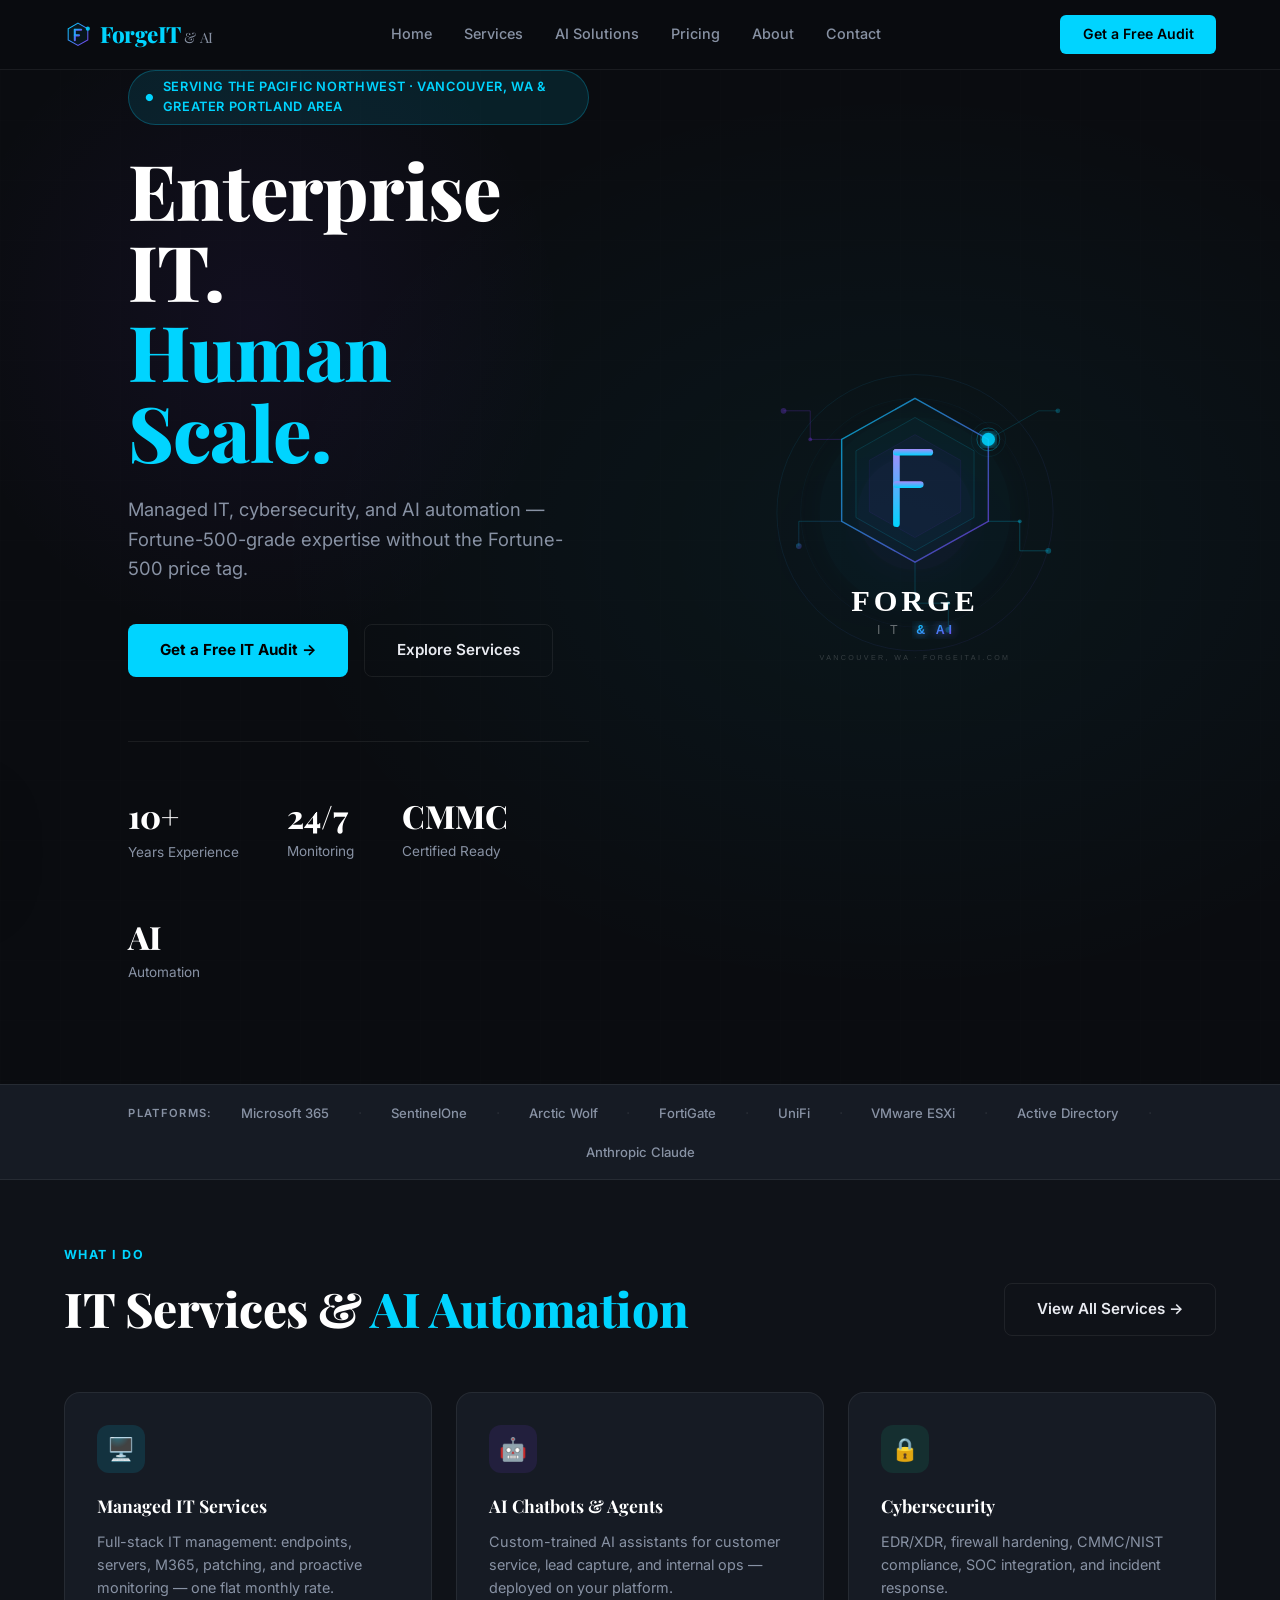
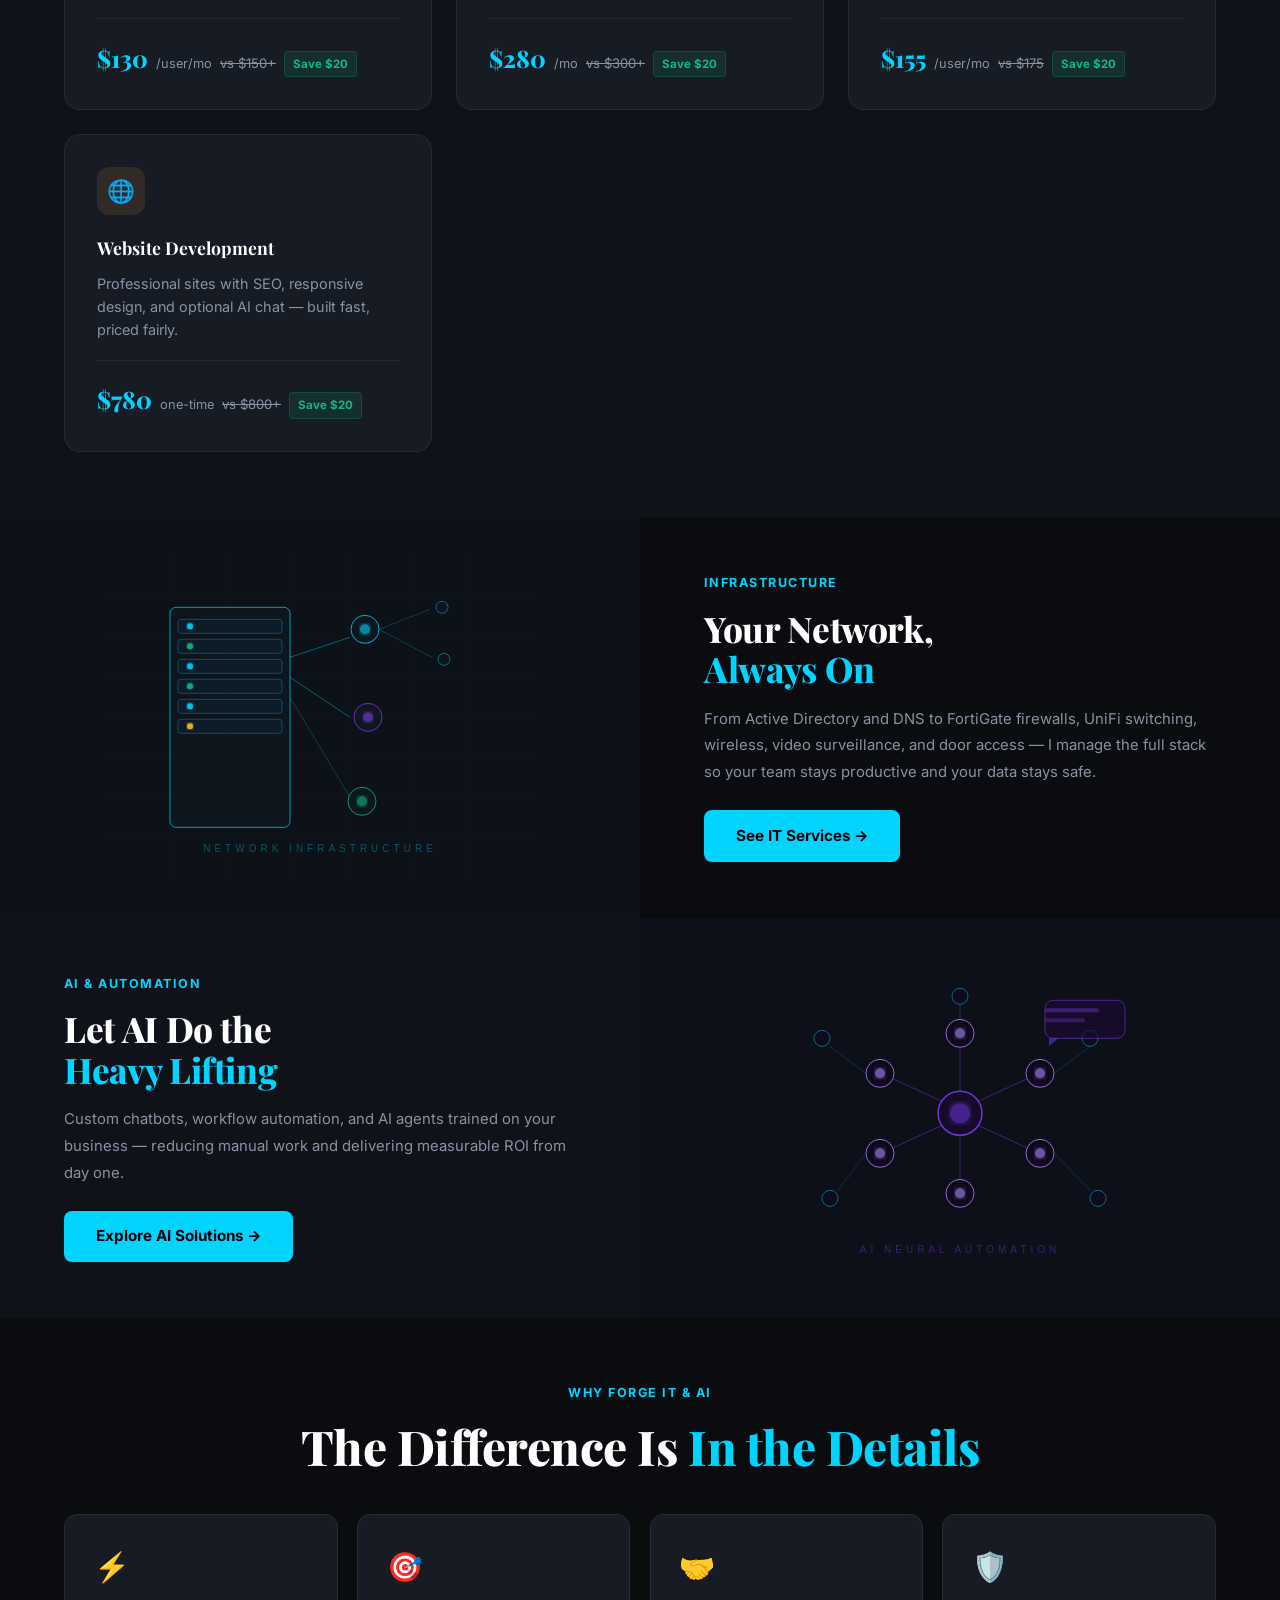
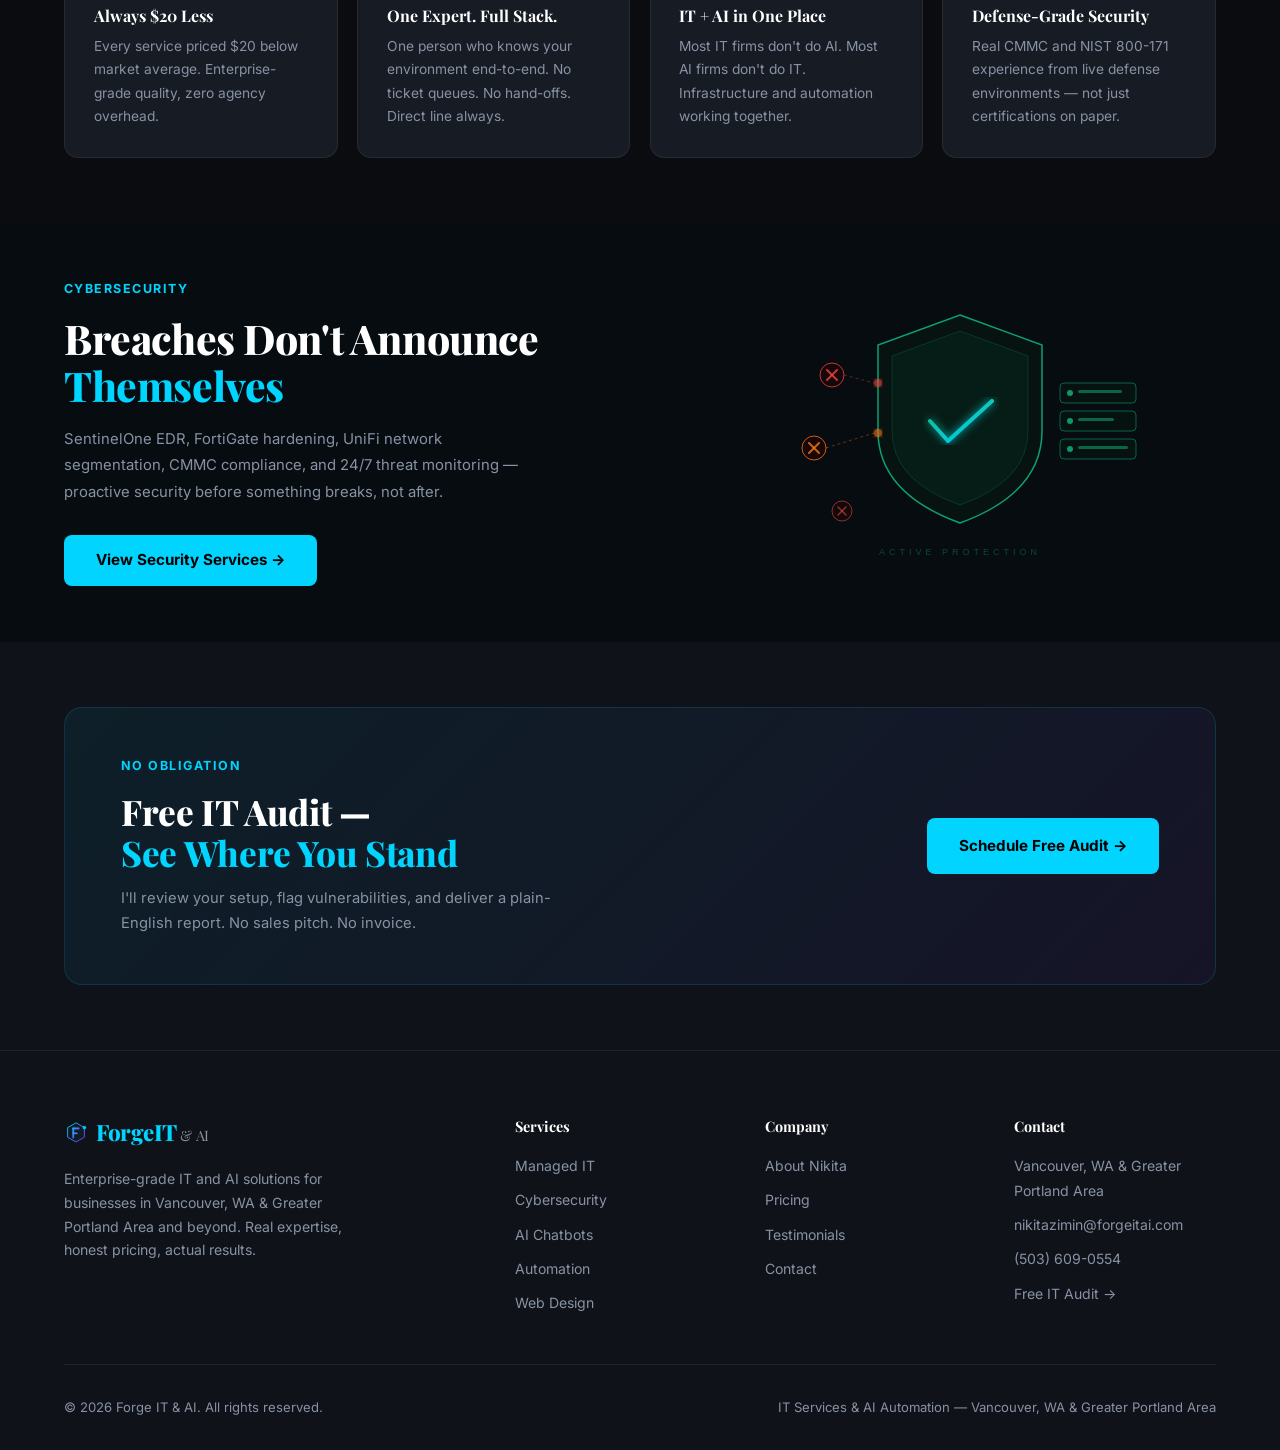
==== commit 27da3fa8: "Rename index 04520206.html to index.html" ====
--- a/index.html
+++ b/index.html
@@ -3,7 +3,7 @@
 <head>
 <meta charset="UTF-8">
 <meta name="viewport" content="width=device-width, initial-scale=1.0">
-<title>Forge IT & AI | IT & AI Services — Vancouver, WA</title>
+<title>Forge IT & AI | IT & AI Services — Vancouver, WA &amp; Greater Portland Area</title>
 <link href="https://fonts.googleapis.com/css2?family=Playfair+Display:wght@600;700;800&family=Inter:wght@300;400;500;600;700&display=swap" rel="stylesheet">
 <style>
   :root {
@@ -414,7 +414,7 @@
 
     <!-- LEFT: text content -->
     <div style="position:relative;z-index:1;padding:0 4vw 0 5vw;">
-      <div class="hero-badge" style="animation:fadeUp 0.5s ease both;">Available · Vancouver, WA &amp; Remote</div>
+      <div class="hero-badge" style="animation:fadeUp 0.5s ease both;">Serving the Pacific Northwest · Vancouver, WA &amp; Greater Portland Area</div>
       <h1 class="hero-title" style="animation:fadeUp 0.5s 0.1s ease both;">Enterprise IT.<br><span class="line2">Human Scale.</span></h1>
       <p class="hero-sub" style="animation:fadeUp 0.5s 0.2s ease both;">Managed IT, cybersecurity, and AI automation — Fortune-500-grade expertise without the Fortune-500 price tag.</p>
       <div class="hero-btns" style="animation:fadeUp 0.5s 0.3s ease both;">
@@ -547,6 +547,7 @@
       <span style="color:var(--muted);font-size:0.82rem;font-weight:500;">SentinelOne</span><span style="color:var(--border);">·</span>
       <span style="color:var(--muted);font-size:0.82rem;font-weight:500;">Arctic Wolf</span><span style="color:var(--border);">·</span>
       <span style="color:var(--muted);font-size:0.82rem;font-weight:500;">FortiGate</span><span style="color:var(--border);">·</span>
+      <span style="color:var(--muted);font-size:0.82rem;font-weight:500;">UniFi</span><span style="color:var(--border);">·</span>
       <span style="color:var(--muted);font-size:0.82rem;font-weight:500;">VMware ESXi</span><span style="color:var(--border);">·</span>
       <span style="color:var(--muted);font-size:0.82rem;font-weight:500;">Active Directory</span><span style="color:var(--border);">·</span>
       <span style="color:var(--muted);font-size:0.82rem;font-weight:500;">Anthropic Claude</span>
@@ -646,7 +647,7 @@
     <div style="background:var(--bg);padding:3.5rem 4rem;display:flex;flex-direction:column;justify-content:center;" class="reveal-right">
       <p class="section-label">Infrastructure</p>
       <h2 class="section-title" style="font-size:clamp(1.5rem,2.8vw,2.2rem);">Your Network,<br><span>Always On</span></h2>
-      <p style="color:var(--muted);margin:1rem 0 1.5rem;font-size:0.93rem;line-height:1.8;">From Active Directory and DNS to FortiGate firewalls and VMware clusters — I manage the full stack so your team stays productive and your data stays safe.</p>
+      <p style="color:var(--muted);margin:1rem 0 1.5rem;font-size:0.93rem;line-height:1.8;">From Active Directory and DNS to FortiGate firewalls, UniFi switching, wireless, video surveillance, and door access — I manage the full stack so your team stays productive and your data stays safe.</p>
       <a href="#" class="btn-primary" style="width:fit-content;" data-nav="services">See IT Services →</a>
     </div>
   </div>
@@ -757,7 +758,7 @@
     <div style="position:relative;z-index:1;padding:3.5rem 3rem 3.5rem 5vw;" class="reveal">
       <p class="section-label">Cybersecurity</p>
       <h2 class="section-title" style="font-size:clamp(1.7rem,3.2vw,2.6rem);">Breaches Don't Announce<br><span>Themselves</span></h2>
-      <p style="color:var(--muted);margin:1rem 0 1.8rem;font-size:0.93rem;line-height:1.8;max-width:460px;">SentinelOne EDR, FortiGate hardening, CMMC compliance, and 24/7 threat monitoring — proactive security before something breaks, not after.</p>
+      <p style="color:var(--muted);margin:1rem 0 1.8rem;font-size:0.93rem;line-height:1.8;max-width:460px;">SentinelOne EDR, FortiGate hardening, UniFi network segmentation, CMMC compliance, and 24/7 threat monitoring — proactive security before something breaks, not after.</p>
       <a href="#" class="btn-primary" data-nav="services">View Security Services →</a>
     </div>
     <!-- Right: graphic -->
@@ -878,8 +879,14 @@
       <div class="service-card reveal">
         <div class="service-icon icon-green">🛡️</div>
         <h3>Firewall & Network Security</h3>
-        <p>FortiGate / SonicWall setup, VLAN segmentation, GPO hardening, intrusion detection, and rule maintenance.</p>
+        <p>FortiGate / SonicWall / UniFi setup, VLAN segmentation, GPO hardening, intrusion detection, and rule maintenance.</p>
         <div class="service-price"><span class="price-amount">$780</span><span class="price-period">setup + $80/mo</span><span class="price-old">industry: $800/$100</span><span class="badge-save">$20 less</span></div>
+      </div>
+      <div class="service-card reveal">
+        <div class="service-icon icon-blue">📡</div>
+        <h3>UniFi Network Solutions</h3>
+        <p>Full UniFi ecosystem deployment — switching, wireless APs, video surveillance (cameras & NVR), door access control, and complete small network design for SMBs.</p>
+        <div class="service-price"><span class="price-amount">$580</span><span class="price-period">setup</span><span class="price-old">vs $600+</span><span class="badge-save">$20 less</span></div>
       </div>
       <div class="service-card reveal">
         <div class="service-icon icon-green">📋</div>
@@ -1210,7 +1217,7 @@
         </div>
         <div class="badge-float b2" style="flex-direction:column;align-items:flex-start;gap:2px;">
           <span style="font-size:0.72rem;color:var(--muted);">Currently serving</span>
-          <span style="font-weight:700;color:var(--white);font-size:0.85rem;">Vancouver, WA & Remote</span>
+          <span style="font-weight:700;color:var(--white);font-size:0.85rem;">Vancouver, WA &amp; Greater Portland Area & Remote</span>
         </div>
       </div>
 
@@ -1245,7 +1252,11 @@
             <span class="skill-tag">Arctic Wolf</span>
             <span class="skill-tag">FortiGate</span>
             <span class="skill-tag">SonicWall</span>
-            <span class="skill-tag">Aruba / UniFi</span>
+            <span class="skill-tag">UniFi Switching</span>
+            <span class="skill-tag">UniFi Wireless</span>
+            <span class="skill-tag">UniFi Video / NVR</span>
+            <span class="skill-tag">UniFi Access Control</span>
+            <span class="skill-tag">Aruba</span>
             <span class="skill-tag">VMware ESXi</span>
             <span class="skill-tag">Hyper-V</span>
             <span class="skill-tag">Lansweeper</span>
@@ -1272,7 +1283,6 @@
         <div class="reveal" style="display:flex;gap:1.5rem;padding:1.5rem 0 1.5rem 3.5rem;position:relative;">
           <div style="position:absolute;left:16px;top:1.8rem;width:16px;height:16px;border-radius:50%;background:var(--accent);border:3px solid var(--bg2);"></div>
           <div>
-            <p style="font-size:0.75rem;color:var(--accent);font-weight:700;text-transform:uppercase;letter-spacing:0.08em;">2023 – Present · Aerospace Manufacturing</p>
             <h4 style="font-family:'Playfair Display',serif;color:var(--white);margin:4px 0;">IT Support & Systems Administration</h4>
             <p style="font-size:0.88rem;color:var(--muted);">Full end-user support, Visual ERP administration, network maintenance, endpoint management, and cybersecurity operations in a regulated aerospace manufacturing environment.</p>
           </div>
@@ -1281,16 +1291,14 @@
         <div class="reveal" style="display:flex;gap:1.5rem;padding:1.5rem 0 1.5rem 3.5rem;position:relative;">
           <div style="position:absolute;left:16px;top:1.8rem;width:16px;height:16px;border-radius:50%;background:var(--accent2);border:3px solid var(--bg2);"></div>
           <div>
-            <p style="font-size:0.75rem;color:#a78bfa;font-weight:700;text-transform:uppercase;letter-spacing:0.08em;">2023 – Present · Defense Industry</p>
             <h4 style="font-family:'Playfair Display',serif;color:var(--white);margin:4px 0;">IT Administrator — Sole Onsite IT</h4>
-            <p style="font-size:0.88rem;color:var(--muted);">Owned the entire IT environment independently: Windows Server, Active Directory, M365, FortiGate firewall, Aruba networking, backup systems, and CMMC compliance preparation for a defense-sector organization.</p>
+            <p style="font-size:0.88rem;color:var(--muted);">Owned the entire IT environment independently: Windows Server, Active Directory, M365, FortiGate firewall, UniFi switching & wireless, backup systems, and CMMC compliance preparation for a defense-sector organization.</p>
           </div>
         </div>
 
         <div class="reveal" style="display:flex;gap:1.5rem;padding:1.5rem 0 1.5rem 3.5rem;position:relative;">
           <div style="position:absolute;left:16px;top:1.8rem;width:16px;height:16px;border-radius:50%;background:var(--accent3);border:3px solid var(--bg2);"></div>
           <div>
-            <p style="font-size:0.75rem;color:var(--accent3);font-weight:700;text-transform:uppercase;letter-spacing:0.08em;">2022 – 2023 · Managed Service Provider</p>
             <h4 style="font-family:'Playfair Display',serif;color:var(--white);margin:4px 0;">Level 2 Systems Engineer</h4>
             <p style="font-size:0.88rem;color:var(--muted);">Managed IT environments for dozens of SMB clients simultaneously — Windows Server, Active Directory, GPO, firewall configuration, M365 administration, and Tier 2 escalation support.</p>
           </div>
@@ -1299,7 +1307,6 @@
         <div class="reveal" style="display:flex;gap:1.5rem;padding:1.5rem 0 1.5rem 3.5rem;position:relative;">
           <div style="position:absolute;left:16px;top:1.8rem;width:16px;height:16px;border-radius:50%;background:var(--muted);border:3px solid var(--bg2);"></div>
           <div>
-            <p style="font-size:0.75rem;color:var(--muted);font-weight:700;text-transform:uppercase;letter-spacing:0.08em;">2021 – 2022 · Managed Service Provider</p>
             <h4 style="font-family:'Playfair Display',serif;color:var(--white);margin:4px 0;">Systems Engineer</h4>
             <p style="font-size:0.88rem;color:var(--muted);">Provided multi-client IT support covering helpdesk, network administration, security implementation, and infrastructure troubleshooting across a diverse SMB client base.</p>
           </div>
@@ -1355,116 +1362,133 @@
 
 <!-- ═══════════════ CONTACT PAGE ═══════════════ -->
 <div id="page-contact" class="page">
-  <section id="contact" style="padding-top:130px;">
-    <div class="reveal">
-      <p class="section-label">Get in Touch</p>
-      <h2 class="section-title">Let's Talk About<br><span>Your IT Needs</span></h2>
-      <p class="section-sub">Fill out the form and I'll get back to you within 24 hours. Or just call/email directly — no phone trees, no support tickets. A real person answers.</p>
-    </div>
-
-    <div class="contact-grid">
-      <div class="contact-info reveal-left" style="margin-top:2rem;">
-        <div class="contact-item">
-          <div class="contact-icon">📍</div>
-          <div>
-            <h4>Location</h4>
-            <p>Vancouver / Washougal, WA<br>Serving Pacific Northwest + Remote</p>
-          </div>
-        </div>
-        <div class="contact-item">
-          <div class="contact-icon">📧</div>
-          <div>
-            <h4>Email</h4>
-            <p><a href="/cdn-cgi/l/email-protection" class="__cf_email__" data-cfemail="92faf7fefefdd2f4fde0f5f7fbe6f3fbbcf1fdff">[email&#160;protected]</a></p>
-          </div>
-        </div>
-        <div class="contact-item">
-          <div class="contact-icon">📞</div>
-          <div>
-            <h4>Phone / Text</h4>
-            <p>(360) 555-0192</p>
-          </div>
-        </div>
-        <div class="contact-item">
-          <div class="contact-icon">🕐</div>
-          <div>
-            <h4>Response Time</h4>
-            <p>Business hours: within 2 hrs<br>After hours: next business day</p>
-          </div>
-        </div>
-
-        <div style="background:var(--card);border:1px solid var(--border);border-radius:16px;padding:1.5rem;margin-top:1rem;">
-          <p style="font-size:0.8rem;color:var(--accent);font-weight:700;text-transform:uppercase;letter-spacing:0.08em;margin-bottom:1rem;">Free IT Audit Includes</p>
-          <div style="display:flex;flex-direction:column;gap:0.6rem;">
-            <div style="display:flex;gap:8px;align-items:center;font-size:0.87rem;color:var(--muted);">
-              <span style="color:var(--accent3);">✓</span> Network & endpoint inventory
+
+  <!-- HERO BANNER -->
+  <div style="background:linear-gradient(135deg,#0055aa,#003377);padding:90px 5vw 60px;text-align:center;margin-top:70px;">
+    <p style="font-size:0.8rem;font-weight:700;letter-spacing:0.15em;text-transform:uppercase;color:rgba(255,255,255,0.6);margin-bottom:1rem;">IMMEDIATE TECHNICAL SUPPORT</p>
+    <h1 style="font-family:'Playfair Display',serif;font-size:clamp(1.8rem,4vw,3rem);font-weight:800;color:#ffffff;margin-bottom:1rem;line-height:1.1;">
+      Call <a href="tel:5036090554" style="color:#00d4ff;text-decoration:none;">(503) 609-0554</a><br>For Immediate Support
+    </h1>
+    <p style="color:rgba(255,255,255,0.7);font-size:1rem;max-width:560px;margin:0 auto;">Need help right now? Call or text us directly. We pick up fast during business hours and respond to urgent after-hours issues.</p>
+  </div>
+
+  <!-- MAIN CONTENT -->
+  <div style="background:var(--bg);padding:60px 5vw;">
+    <div style="display:grid;grid-template-columns:1fr 1fr;gap:4rem;max-width:1100px;margin:0 auto;" class="support-grid">
+
+      <!-- LEFT COLUMN -->
+      <div>
+        <!-- On a support call -->
+        <div style="margin-bottom:3rem;">
+          <h2 style="font-family:'Playfair Display',serif;font-size:1.6rem;font-weight:700;color:var(--white);margin-bottom:0.8rem;">On a support call now?</h2>
+          <p style="color:var(--muted);font-size:0.93rem;line-height:1.8;margin-bottom:1.5rem;">If you are being helped by a Forge IT & AI engineer and have been directed to this page, use the quick connect options below.</p>
+          <!-- Quick connect cards -->
+          <div style="display:flex;flex-direction:column;gap:1rem;">
+            <a href="tel:5036090554" style="display:flex;align-items:center;gap:1rem;background:var(--card);border:1px solid var(--border);border-radius:12px;padding:1.2rem 1.5rem;text-decoration:none;transition:all 0.2s;" onmouseover="this.style.borderColor='rgba(0,212,255,0.4)'" onmouseout="this.style.borderColor='rgba(255,255,255,0.07)'">
+              <div style="width:44px;height:44px;background:rgba(0,212,255,0.1);border-radius:10px;display:flex;align-items:center;justify-content:center;font-size:1.3rem;flex-shrink:0;">📞</div>
+              <div>
+                <div style="font-weight:700;color:var(--white);font-size:0.95rem;">Call or Text</div>
+                <div style="color:var(--accent);font-size:0.88rem;">(503) 609-0554</div>
+              </div>
+            </a>
+            <a href="mailto:nikitazimin@forgeitai.com" style="display:flex;align-items:center;gap:1rem;background:var(--card);border:1px solid var(--border);border-radius:12px;padding:1.2rem 1.5rem;text-decoration:none;transition:all 0.2s;" onmouseover="this.style.borderColor='rgba(0,212,255,0.4)'" onmouseout="this.style.borderColor='rgba(255,255,255,0.07)'">
+              <div style="width:44px;height:44px;background:rgba(124,58,237,0.1);border-radius:10px;display:flex;align-items:center;justify-content:center;font-size:1.3rem;flex-shrink:0;">✉️</div>
+              <div>
+                <div style="font-weight:700;color:var(--white);font-size:0.95rem;">Email</div>
+                <div style="color:#a78bfa;font-size:0.88rem;">nikitazimin&#64;forgeitai&#46;com</div>
+              </div>
+            </a>
+          </div>
+        </div>
+
+        <!-- After-hours -->
+        <div style="background:var(--card);border:1px solid var(--border);border-radius:16px;padding:2rem;">
+          <h2 style="font-family:'Playfair Display',serif;font-size:1.4rem;font-weight:700;color:var(--white);margin-bottom:1rem;">After-Hours Support</h2>
+          <p style="color:var(--muted);font-size:0.9rem;line-height:1.8;margin-bottom:1rem;">
+            If you call outside of business hours <strong style="color:var(--text);">(Mon–Fri, 8AM–6PM PT)</strong>, please leave a detailed voicemail at <strong style="color:var(--accent);">(503) 609-0554</strong> with your name, company, and a brief description of the issue.
+          </p>
+          <p style="color:var(--muted);font-size:0.9rem;line-height:1.8;">
+            For <strong style="color:var(--text);">urgent after-hours emergencies</strong>, text the same number <strong style="color:var(--accent);">(503) 609-0554</strong> with "URGENT" and a brief description. I will respond as quickly as possible.
+          </p>
+          <div style="margin-top:1.5rem;padding-top:1.5rem;border-top:1px solid var(--border);display:flex;align-items:center;gap:10px;">
+            <div style="width:10px;height:10px;border-radius:50%;background:var(--accent3);flex-shrink:0;"></div>
+            <span style="font-size:0.85rem;color:var(--muted);">Business hours response: <strong style="color:var(--white);">under 2 hours</strong></span>
+          </div>
+          <div style="margin-top:0.6rem;display:flex;align-items:center;gap:10px;">
+            <div style="width:10px;height:10px;border-radius:50%;background:#fbbf24;flex-shrink:0;"></div>
+            <span style="font-size:0.85rem;color:var(--muted);">After-hours urgent text: <strong style="color:var(--white);">as soon as possible</strong></span>
+          </div>
+        </div>
+      </div>
+
+      <!-- RIGHT COLUMN: Contact Form -->
+      <div>
+        <h2 style="font-family:'Playfair Display',serif;font-size:1.6rem;font-weight:700;color:var(--white);margin-bottom:0.5rem;">Send a Message</h2>
+        <p style="color:var(--muted);font-size:0.9rem;margin-bottom:1.5rem;">For non-urgent requests, quotes, or the free IT audit — fill out the form and I'll get back to you within 24 hours.</p>
+
+        <form id="contactForm" action="https://formspree.io/f/xaqllrgn" method="POST" style="display:flex;flex-direction:column;gap:1rem;">
+          <div class="form-row">
+            <div class="form-group">
+              <label>First Name *</label>
+              <input type="text" name="firstName" placeholder="John" required>
             </div>
-            <div style="display:flex;gap:8px;align-items:center;font-size:0.87rem;color:var(--muted);">
-              <span style="color:var(--accent3);">✓</span> Security gap assessment
+            <div class="form-group">
+              <label>Last Name *</label>
+              <input type="text" name="lastName" placeholder="Smith" required>
             </div>
-            <div style="display:flex;gap:8px;align-items:center;font-size:0.87rem;color:var(--muted);">
-              <span style="color:var(--accent3);">✓</span> M365 configuration review
-            </div>
-            <div style="display:flex;gap:8px;align-items:center;font-size:0.87rem;color:var(--muted);">
-              <span style="color:var(--accent3);">✓</span> AI automation opportunities
-            </div>
-            <div style="display:flex;gap:8px;align-items:center;font-size:0.87rem;color:var(--muted);">
-              <span style="color:var(--accent3);">✓</span> Plain-English report delivered
-            </div>
-          </div>
-        </div>
-      </div>
-
-      <form class="contact-form reveal-right" style="margin-top:2rem;" id="contactForm">
-        <div class="form-row">
+          </div>
           <div class="form-group">
-            <label>First Name *</label>
-            <input type="text" placeholder="John" required>
+            <label>Business Email *</label>
+            <input type="email" name="email" placeholder="john@yourcompany.com" required>
           </div>
           <div class="form-group">
-            <label>Last Name *</label>
-            <input type="text" placeholder="Smith" required>
-          </div>
-        </div>
-        <div class="form-group">
-          <label>Business Email *</label>
-          <input type="email" placeholder="john@yourcompany.com" required>
-        </div>
-        <div class="form-group">
-          <label>Company Name</label>
-          <input type="text" placeholder="Acme Corp">
-        </div>
-        <div class="form-group">
-          <label>Number of Employees</label>
-          <select>
-            <option value="">Select range</option>
-            <option>1–5</option>
-            <option>6–15</option>
-            <option>16–50</option>
-            <option>51–100</option>
-            <option>100+</option>
-          </select>
-        </div>
-        <div class="form-group">
-          <label>What can I help with?</label>
-          <select>
-            <option value="">Select a service</option>
-            <option>Managed IT Services</option>
-            <option>Cybersecurity / Compliance</option>
-            <option>AI Chatbot / Automation</option>
-            <option>Website Development</option>
-            <option>Free IT Audit</option>
-            <option>Other / Not Sure</option>
-          </select>
-        </div>
-        <div class="form-group">
-          <label>Tell me about your situation</label>
-          <textarea placeholder="What's your biggest IT pain point right now?"></textarea>
-        </div>
-        <button type="submit" class="submit-btn">Send Message — It's Free →</button>
-      </form>
-    </div>
-  </section>
+            <label>Phone Number</label>
+            <input type="text" name="phone" placeholder="(503) 000-0000">
+          </div>
+          <div class="form-group">
+            <label>Company Name</label>
+            <input type="text" name="company" placeholder="Acme Corp">
+          </div>
+          <div class="form-group">
+            <label>How can I help?</label>
+            <select name="service">
+              <option value="">Select a service</option>
+              <option>Managed IT Services</option>
+              <option>Cybersecurity / Compliance</option>
+              <option>AI Chatbot / Automation</option>
+              <option>Website Development</option>
+              <option>Free IT Audit</option>
+              <option>Emergency Support</option>
+              <option>Other / Not Sure</option>
+            </select>
+          </div>
+          <div class="form-group">
+            <label>Describe your situation</label>
+            <textarea name="message" placeholder="What's your biggest IT challenge right now?"></textarea>
+          </div>
+          <!-- Hidden fields for Formspree -->
+          <input type="hidden" name="_subject" value="New Forge IT &amp; AI Inquiry">
+          <input type="hidden" name="_replyto" value="nikitazimin@forgeitai.com">
+          <button type="submit" class="submit-btn">Send Message →</button>
+        </form>
+
+        <!-- Free Audit CTA -->
+        <div style="margin-top:1.5rem;background:linear-gradient(135deg,rgba(0,212,255,0.07),rgba(124,58,237,0.07));border:1px solid rgba(0,212,255,0.15);border-radius:12px;padding:1.2rem 1.5rem;display:flex;align-items:center;gap:1rem;flex-wrap:wrap;">
+          <div style="flex:1;">
+            <div style="font-weight:700;color:var(--white);font-size:0.9rem;margin-bottom:2px;">Want a Free IT Health Audit?</div>
+            <div style="font-size:0.82rem;color:var(--muted);">No cost, no obligation — I'll review your setup and flag any issues.</div>
+          </div>
+          <a href="tel:5036090554" class="btn-primary" style="font-size:0.85rem;padding:0.6rem 1.2rem;white-space:nowrap;">Call Now</a>
+        </div>
+      </div>
+
+    </div>
+  </div>
+
+  <style>
+    @media (max-width: 768px) { .support-grid { grid-template-columns: 1fr !important; } }
+  </style>
+
 </div>
 
 <!-- FOOTER -->
@@ -1482,7 +1506,7 @@
         </svg>
         <span>Forge<span style="color:var(--accent)">IT</span> <span style="color:var(--muted);font-weight:400;font-size:0.9rem;">&amp; AI</span></span>
       </a>
-      <p>Enterprise-grade IT and AI solutions for businesses in Vancouver, WA and beyond. Real expertise, honest pricing, actual results.</p>
+      <p>Enterprise-grade IT and AI solutions for businesses in Vancouver, WA &amp; Greater Portland Area and beyond. Real expertise, honest pricing, actual results.</p>
     </div>
     <div class="footer-col">
       <h5>Services</h5>
@@ -1506,16 +1530,16 @@
     <div class="footer-col">
       <h5>Contact</h5>
       <ul>
-        <li><a href="#">Vancouver, WA</a></li>
-        <li><a href="#"><span class="__cf_email__" data-cfemail="ff979a939390bf99908d989a968b9e96d19c9092">[email&#160;protected]</span></a></li>
-        <li><a href="#">(360) 555-0192</a></li>
+        <li><a href="#">Vancouver, WA &amp; Greater Portland Area</a></li>
+        <li><a href="#">nikitazimin&#64;forgeitai&#46;com</a></li>
+        <li><a href="#">(503) 609-0554</a></li>
         <li><a href="#" data-nav="contact">Free IT Audit →</a></li>
       </ul>
     </div>
   </div>
   <div class="footer-bottom">
     <p>© 2026 Forge IT & AI. All rights reserved.</p>
-    <p style="color:var(--muted);">IT Services & AI Automation — Vancouver, WA</p>
+    <p style="color:var(--muted);">IT Services & AI Automation — Vancouver, WA &amp; Greater Portland Area</p>
   </div>
 </footer>
 
@@ -1578,7 +1602,7 @@
   msg = msg.toLowerCase();
   if (/hello|hi|hey/.test(msg)) return "Hi! I'm the Forge IT & AI assistant. Ask about services, pricing, or schedule a free audit!";
   if (/price|cost|how much/.test(msg)) return "Managed IT starts at $110/user/mo — $20 below the industry average. Want a custom quote?";
-  if (/security|cmmc|nist|firewall/.test(msg)) return "Security is my specialty — CMMC, NIST 800-171, SentinelOne, FortiGate. Free audit available.";
+  if (/security|cmmc|nist|firewall|unifi/.test(msg)) return "Security & networking is my specialty — CMMC, NIST 800-171, SentinelOne, FortiGate, and full UniFi deployments. Free audit available.";
   if (/ai|chatbot|automat|agent/.test(msg)) return "AI chatbots from $80/mo, automation at $380/mo, full agent builds from $1,480 one-time.";
   return ["Happy to set up a free consultation!", "Let's schedule a quick call — no commitment.", "My rates are $20 below the industry average!"][Math.floor(Math.random()*3)];
 }
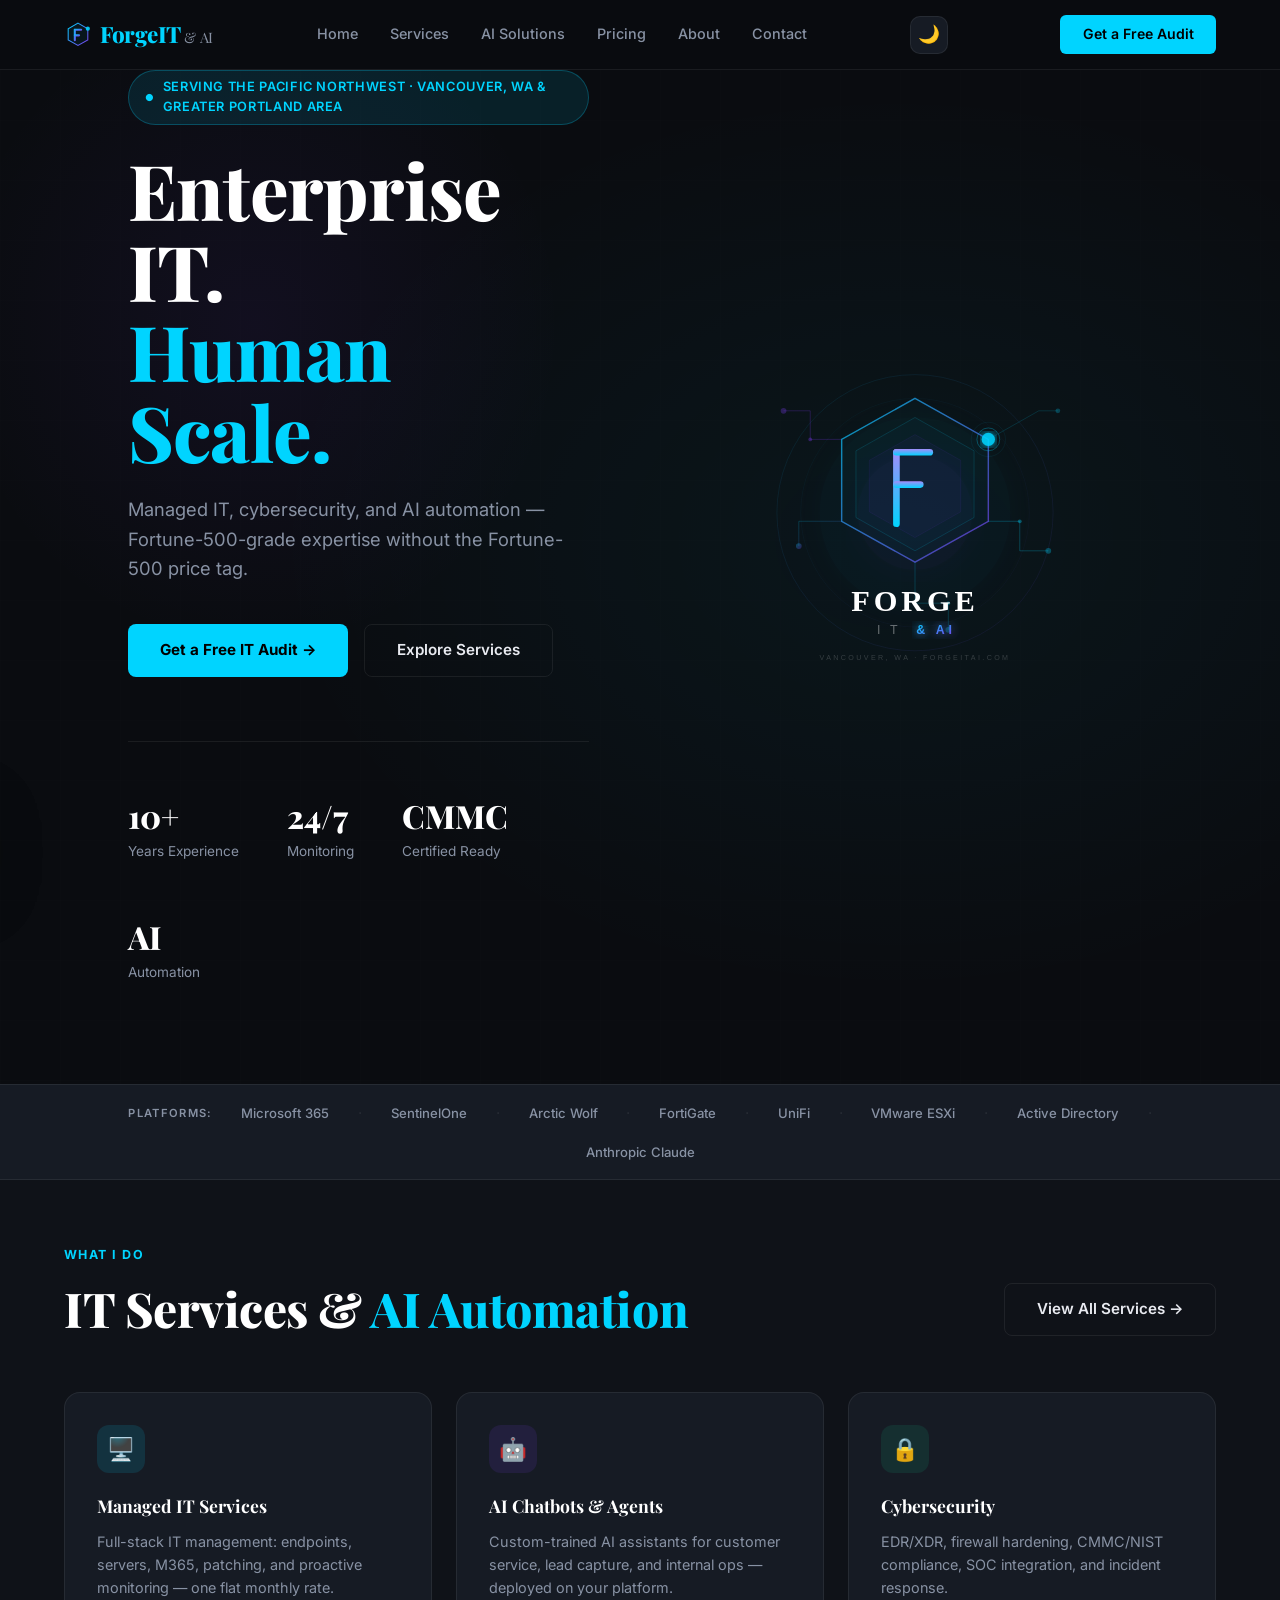
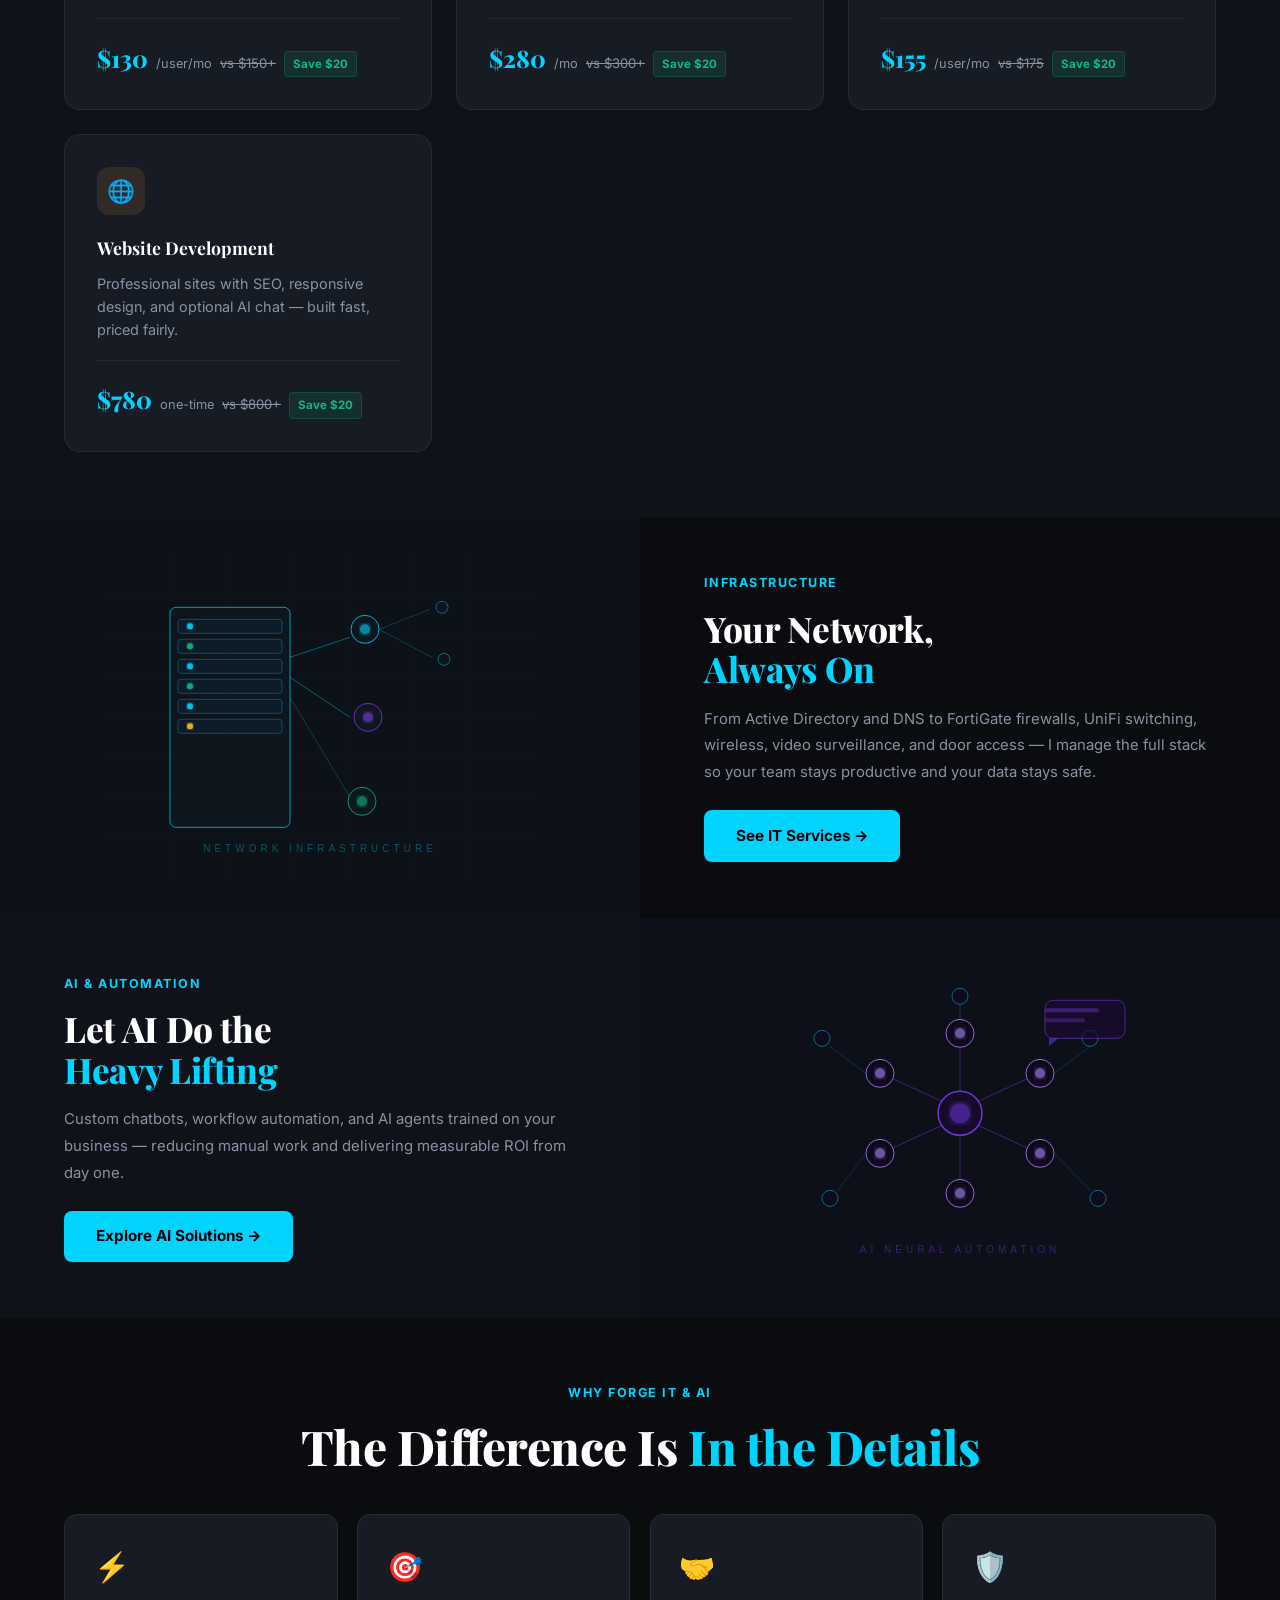
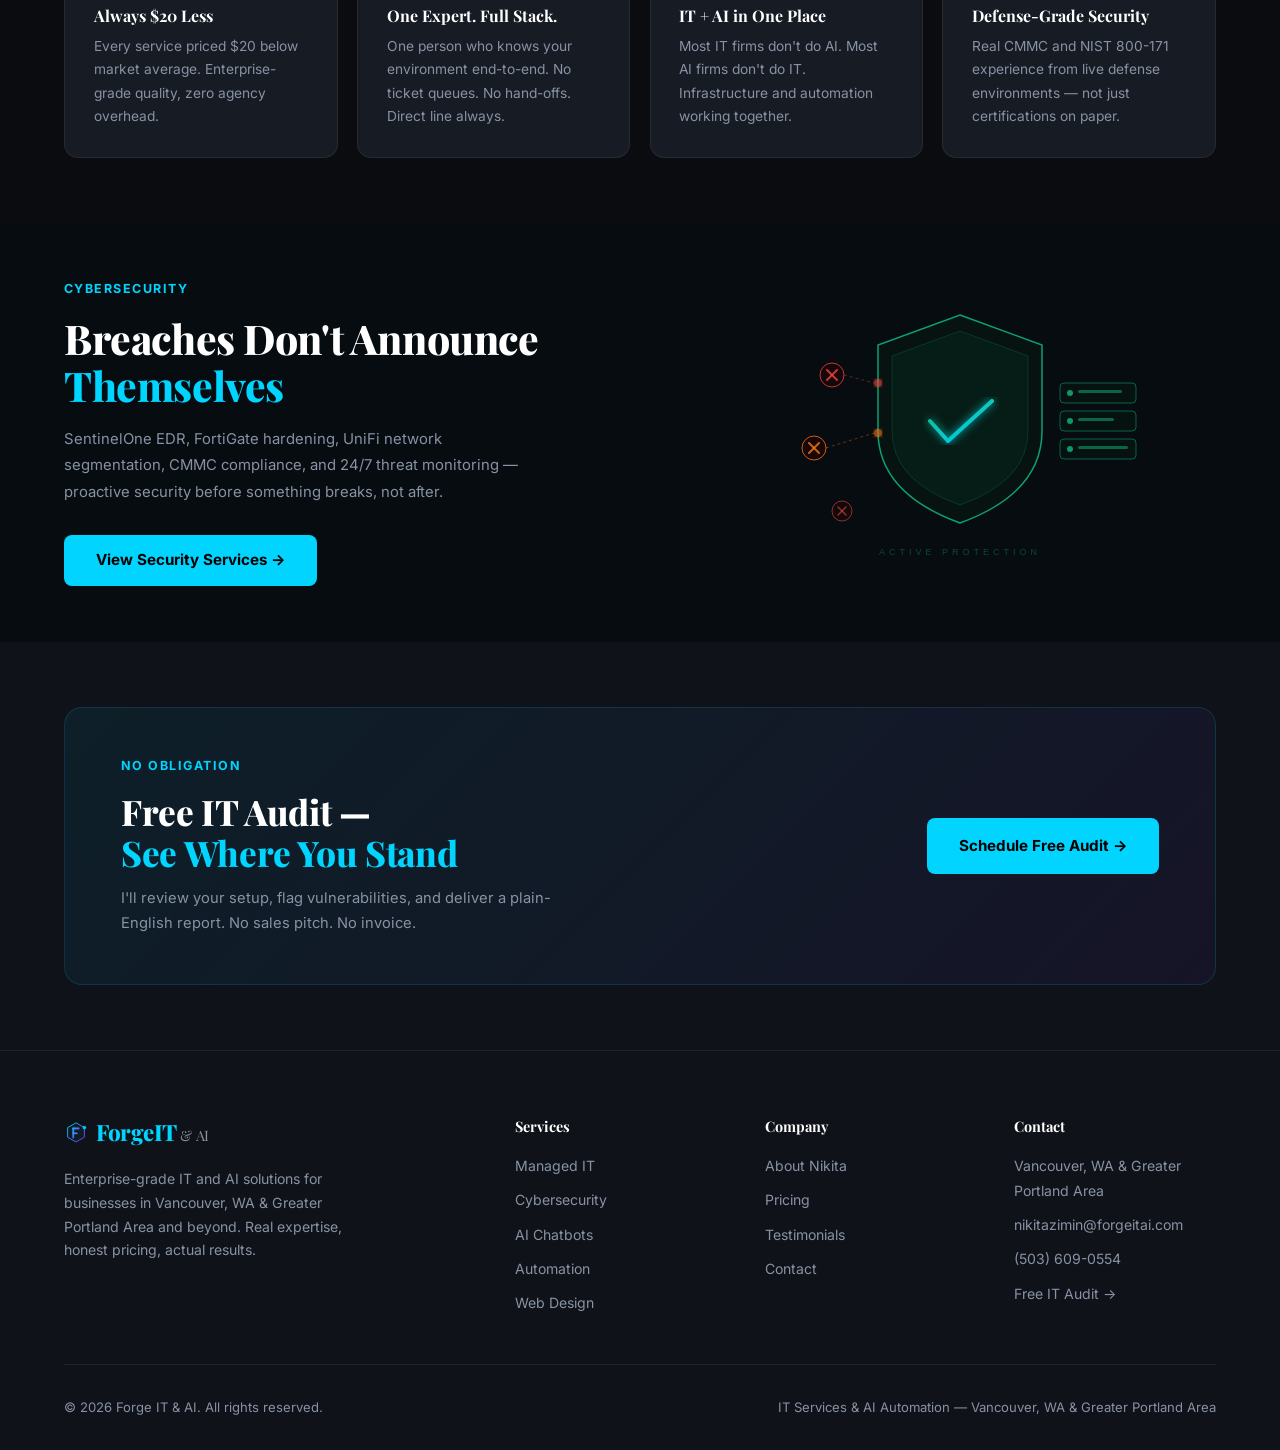
==== commit faacbfdd: "Rename index 3.html to index.html" ====
--- a/index.html
+++ b/index.html
@@ -20,6 +20,58 @@
     --white: #ffffff;
     --glow: 0 0 40px rgba(0,212,255,0.15);
   }
+  [data-theme="light"] {
+    --bg: #f4f6f9;
+    --bg2: #ebeef3;
+    --bg3: #e2e6ec;
+    --card: #ffffff;
+    --border: rgba(0,0,0,0.1);
+    --accent: #0099cc;
+    --accent2: #6d28d9;
+    --accent3: #059669;
+    --text: #2d3748;
+    --muted: #64748b;
+    --white: #111827;
+    --glow: 0 0 40px rgba(0,153,204,0.1);
+  }
+  [data-theme="light"] nav {
+    background: rgba(244,246,249,0.9);
+  }
+  [data-theme="light"] #mobileMenu {
+    background: rgba(244,246,249,0.98);
+  }
+  [data-theme="light"] .chat-msg.user {
+    background: rgba(0,153,204,0.1); border-color: rgba(0,153,204,0.25);
+  }
+  [data-theme="light"] .chat-msg.bot,
+  [data-theme="light"] .typing {
+    background: var(--bg2); border-color: var(--border);
+  }
+  [data-theme="light"] .hero-bg {
+    background: radial-gradient(ellipse 80% 60% at 60% 20%, rgba(0,153,204,0.06) 0%, transparent 70%),
+                radial-gradient(ellipse 50% 40% at 10% 80%, rgba(109,40,217,0.06) 0%, transparent 60%);
+  }
+  [data-theme="light"] .grid-overlay {
+    background-image: linear-gradient(rgba(0,0,0,0.04) 1px, transparent 1px),
+                      linear-gradient(90deg, rgba(0,0,0,0.04) 1px, transparent 1px);
+  }
+  [data-theme="light"] .btn-primary { color: #fff; }
+  [data-theme="light"] .nav-cta { color: #fff; }
+  [data-theme="light"] .avatar-circle { color: #fff; }
+  [data-theme="light"] .notif-popup { background: #fff; }
+
+  /* ── THEME TOGGLE ── */
+  .theme-toggle {
+    width: 38px; height: 38px; border-radius: 10px; border: 1px solid var(--border);
+    background: var(--card); cursor: pointer; display: flex; align-items: center;
+    justify-content: center; font-size: 1.1rem; transition: all 0.25s; margin-right: 0.5rem; flex-shrink: 0;
+  }
+  .theme-toggle:hover { border-color: var(--accent); transform: translateY(-1px); }
+  .theme-toggle .icon-sun { display: none; }
+  .theme-toggle .icon-moon { display: block; }
+  [data-theme="light"] .theme-toggle .icon-sun { display: block; }
+  [data-theme="light"] .theme-toggle .icon-moon { display: none; }
+
   *, *::before, *::after { box-sizing: border-box; margin: 0; padding: 0; }
   html { scroll-behavior: smooth; }
   body { background: var(--bg); color: var(--text); font-family: 'Inter', sans-serif; font-size: 15.5px; line-height: 1.6; overflow-x: hidden; }
@@ -311,6 +363,7 @@
   @media (max-width: 900px) {
     .nav-links, .nav-cta { display: none; }
     .hamburger { display: flex; }
+    .theme-toggle { margin-right: 1rem; }
     .pricing-grid { grid-template-columns: 1fr; max-width: 400px; margin: 0 auto; }
     .process-steps { grid-template-columns: repeat(2, 1fr); }
     .testi-grid { grid-template-columns: 1fr; }
@@ -386,6 +439,10 @@
     <li><a href="#" data-nav="about">About</a></li>
     <li><a href="#" data-nav="contact">Contact</a></li>
   </ul>
+  <button class="theme-toggle" id="themeToggle" aria-label="Toggle light/dark mode">
+    <span class="icon-moon">🌙</span>
+    <span class="icon-sun">☀️</span>
+  </button>
   <a href="#" class="nav-cta" data-nav="contact">Get a Free Audit</a>
   <div class="hamburger" id="hamburgerBtn">
     <span></span><span></span><span></span>
@@ -1391,7 +1448,7 @@
                 <div style="color:var(--accent);font-size:0.88rem;">(503) 609-0554</div>
               </div>
             </a>
-            <a href="mailto:nikitazimin@forgeitai.com" style="display:flex;align-items:center;gap:1rem;background:var(--card);border:1px solid var(--border);border-radius:12px;padding:1.2rem 1.5rem;text-decoration:none;transition:all 0.2s;" onmouseover="this.style.borderColor='rgba(0,212,255,0.4)'" onmouseout="this.style.borderColor='rgba(255,255,255,0.07)'">
+            <a href="/cdn-cgi/l/email-protection#a5cbccceccd1c4dfccc8cccbe5c3cad7c2c0ccd1c4cc8bc6cac8" style="display:flex;align-items:center;gap:1rem;background:var(--card);border:1px solid var(--border);border-radius:12px;padding:1.2rem 1.5rem;text-decoration:none;transition:all 0.2s;" onmouseover="this.style.borderColor='rgba(0,212,255,0.4)'" onmouseout="this.style.borderColor='rgba(255,255,255,0.07)'">
               <div style="width:44px;height:44px;background:rgba(124,58,237,0.1);border-radius:10px;display:flex;align-items:center;justify-content:center;font-size:1.3rem;flex-shrink:0;">✉️</div>
               <div>
                 <div style="font-weight:700;color:var(--white);font-size:0.95rem;">Email</div>
@@ -1426,7 +1483,15 @@
         <h2 style="font-family:'Playfair Display',serif;font-size:1.6rem;font-weight:700;color:var(--white);margin-bottom:0.5rem;">Send a Message</h2>
         <p style="color:var(--muted);font-size:0.9rem;margin-bottom:1.5rem;">For non-urgent requests, quotes, or the free IT audit — fill out the form and I'll get back to you within 24 hours.</p>
 
-        <form id="contactForm" action="https://formspree.io/f/xaqllrgn" method="POST" style="display:flex;flex-direction:column;gap:1rem;">
+        <!-- Formspree success/error messages -->
+<div data-fs-success style="display:none;background:rgba(16,185,129,0.1);border:1px solid rgba(16,185,129,0.3);border-radius:10px;padding:1.2rem;color:var(--accent3);font-weight:600;margin-bottom:1rem;text-align:center;">
+  ✓ Message sent! I'll get back to you within 24 hours.
+</div>
+<div data-fs-error style="display:none;background:rgba(239,68,68,0.1);border:1px solid rgba(239,68,68,0.3);border-radius:10px;padding:1.2rem;color:#ef4444;margin-bottom:1rem;">
+  Something went wrong. Please try calling (503) 609-0554 directly.
+</div>
+
+<form id="contactForm" style="display:flex;flex-direction:column;gap:1rem;">
           <div class="form-row">
             <div class="form-group">
               <label>First Name *</label>
@@ -1466,9 +1531,6 @@
             <label>Describe your situation</label>
             <textarea name="message" placeholder="What's your biggest IT challenge right now?"></textarea>
           </div>
-          <!-- Hidden fields for Formspree -->
-          <input type="hidden" name="_subject" value="New Forge IT &amp; AI Inquiry">
-          <input type="hidden" name="_replyto" value="nikitazimin@forgeitai.com">
           <button type="submit" class="submit-btn">Send Message →</button>
         </form>
 
@@ -1554,7 +1616,7 @@
 </div>
 
 
-<script>
+<script data-cfasync="false" src="/cdn-cgi/scripts/5c5dd728/cloudflare-static/email-decode.min.js"></script><script>
 function showPage(page) {
   document.querySelectorAll('.page').forEach(function(p) { p.classList.remove('active'); });
   var target = document.getElementById('page-' + page);
@@ -1583,6 +1645,20 @@
   document.querySelectorAll('.reveal,.reveal-left,.reveal-right').forEach(function(el) { obs.observe(el); });
 }
 initReveal();
+
+// ── THEME TOGGLE ──
+(function() {
+  var saved = localStorage.getItem('forge-theme');
+  if (saved) document.documentElement.setAttribute('data-theme', saved);
+  document.addEventListener('click', function(e) {
+    if (e.target.closest && e.target.closest('#themeToggle')) {
+      var current = document.documentElement.getAttribute('data-theme');
+      var next = current === 'light' ? 'dark' : 'light';
+      document.documentElement.setAttribute('data-theme', next);
+      localStorage.setItem('forge-theme', next);
+    }
+  });
+})();
 
 var isAnnual = false;
 var prices = { ess: 110, std: 130, pre: 230 };
@@ -1619,7 +1695,68 @@
 document.addEventListener('keydown', function(e) { if(e.key==='Enter' && document.activeElement && document.activeElement.id==='chatInput') sendChat(); });
 document.addEventListener('submit', function(e) { if(e.target.id==='contactForm') { e.preventDefault(); var b=e.target.querySelector('.submit-btn'); if(b){b.textContent="✓ Sent! I'll respond within 24hrs.";b.style.background='var(--accent3)';b.disabled=true;} } });
 setTimeout(function() { var p=document.getElementById('notifPopup'); if(p){p.classList.add('show');setTimeout(function(){p.classList.remove('show');},5000);} }, 3000);
-window.addEventListener('scroll', function() { var nav=document.getElementById('navbar'); if(nav) nav.style.boxShadow=window.scrollY>20?'0 4px 30px rgba(0,0,0,0.3)':'none'; });
+window.addEventListener('scroll', function() {
+  var nav = document.getElementById('navbar');
+  if (nav) nav.style.boxShadow = window.scrollY > 20 ? '0 4px 30px rgba(0,0,0,' + (document.documentElement.getAttribute('data-theme')==='light'?'0.08':'0.3') + ')' : 'none';
+});
+
+// ── FORMSPREE CONTACT FORM ──
+(function() {
+  function initFormspree() {
+    var form = document.getElementById('contactForm');
+    if (!form) return;
+    form.addEventListener('submit', function(e) {
+      e.preventDefault();
+      var btn = form.querySelector('.submit-btn');
+      var successDiv = document.querySelector('[data-fs-success]');
+      var errorDiv = document.querySelector('[data-fs-error]');
+      if (btn) { btn.textContent = 'Sending...'; btn.disabled = true; }
+      var data = new FormData(form);
+      fetch('https://formspree.io/f/xaqllrgn', {
+        method: 'POST',
+        body: data,
+        headers: { 'Accept': 'application/json' }
+      })
+      .then(function(r) {
+        if (r.ok) {
+          form.style.display = 'none';
+          if (successDiv) { successDiv.style.display = 'block'; }
+        } else {
+          throw new Error('Submission failed');
+        }
+      })
+      .catch(function() {
+        if (btn) { btn.textContent = 'Send Message →'; btn.disabled = false; }
+        if (errorDiv) { errorDiv.style.display = 'block'; }
+      });
+    });
+  }
+  // Init on page load and whenever contact page is shown
+  initFormspree();
+  document.addEventListener('click', function(e) {
+    var el = e.target;
+    for (var i = 0; i < 8; i++) {
+      if (!el) break;
+      if (el.getAttribute && el.getAttribute('data-nav') === 'contact') {
+        setTimeout(initFormspree, 200);
+        return;
+      }
+      el = el.parentElement;
+    }
+  });
+})();
+
 </script>
+
+<!-- NOTIFICATION POPUP -->
+<div class="notif-popup" id="notifPopup">
+  <div class="notif-av">🔔</div>
+  <div class="notif-text">
+    <span class="notif-title">New inquiry from Seattle</span>
+    <span class="notif-sub">Asked about AI chatbot setup</span>
+  </div>
+  <div class="notif-dot"></div>
+</div>
+
 </body>
 </html>
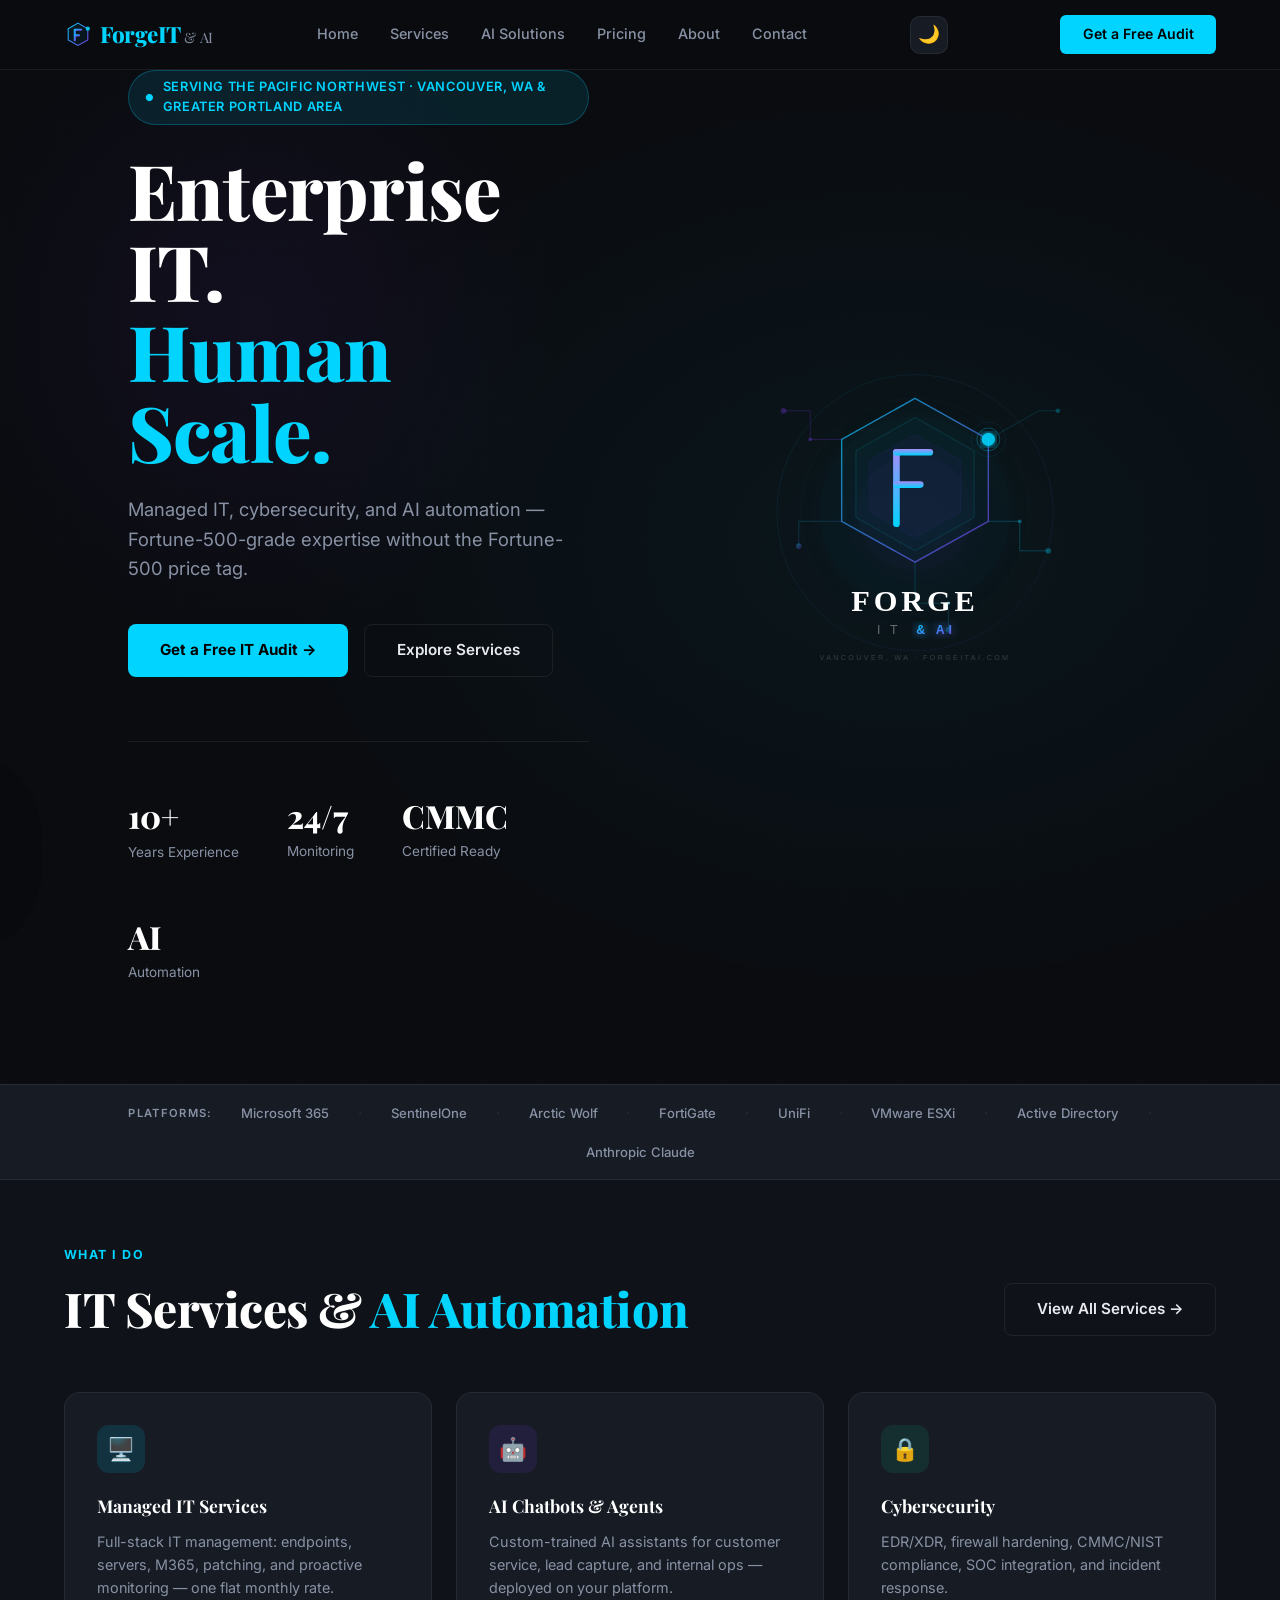
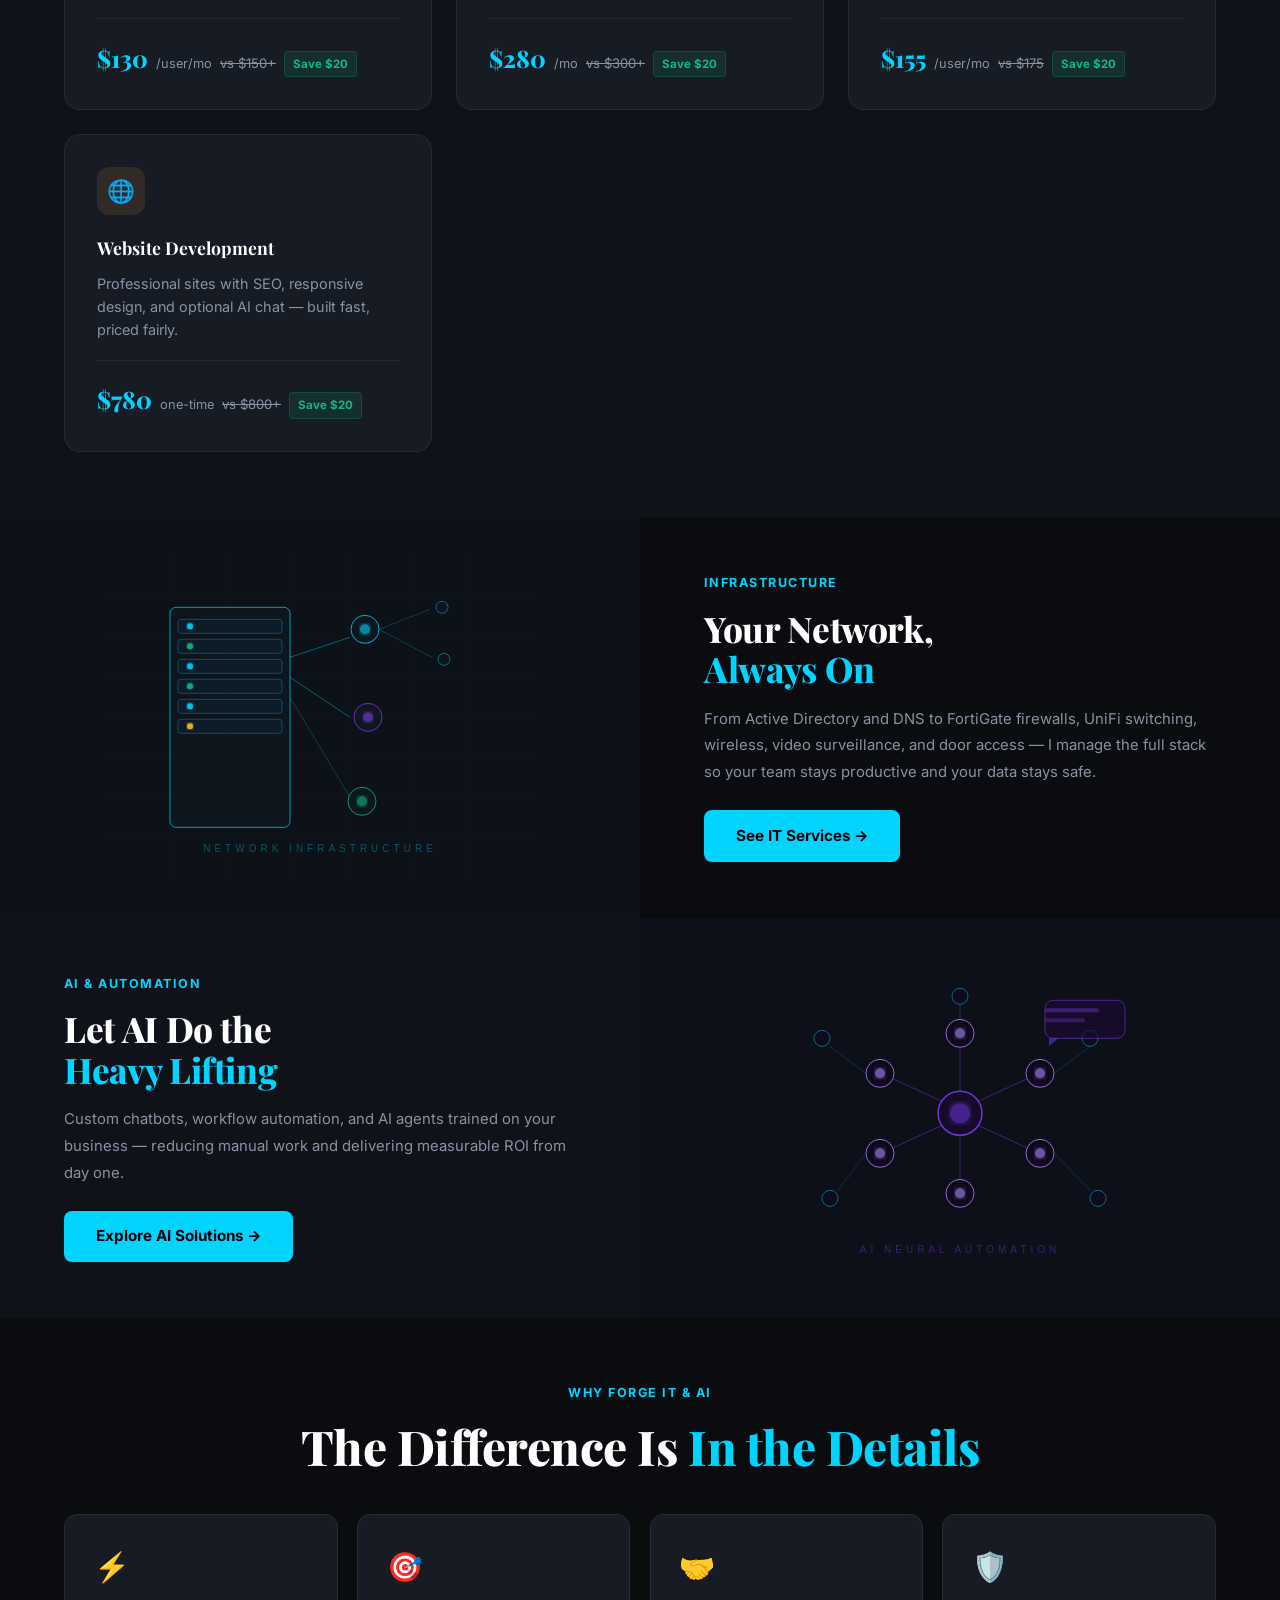
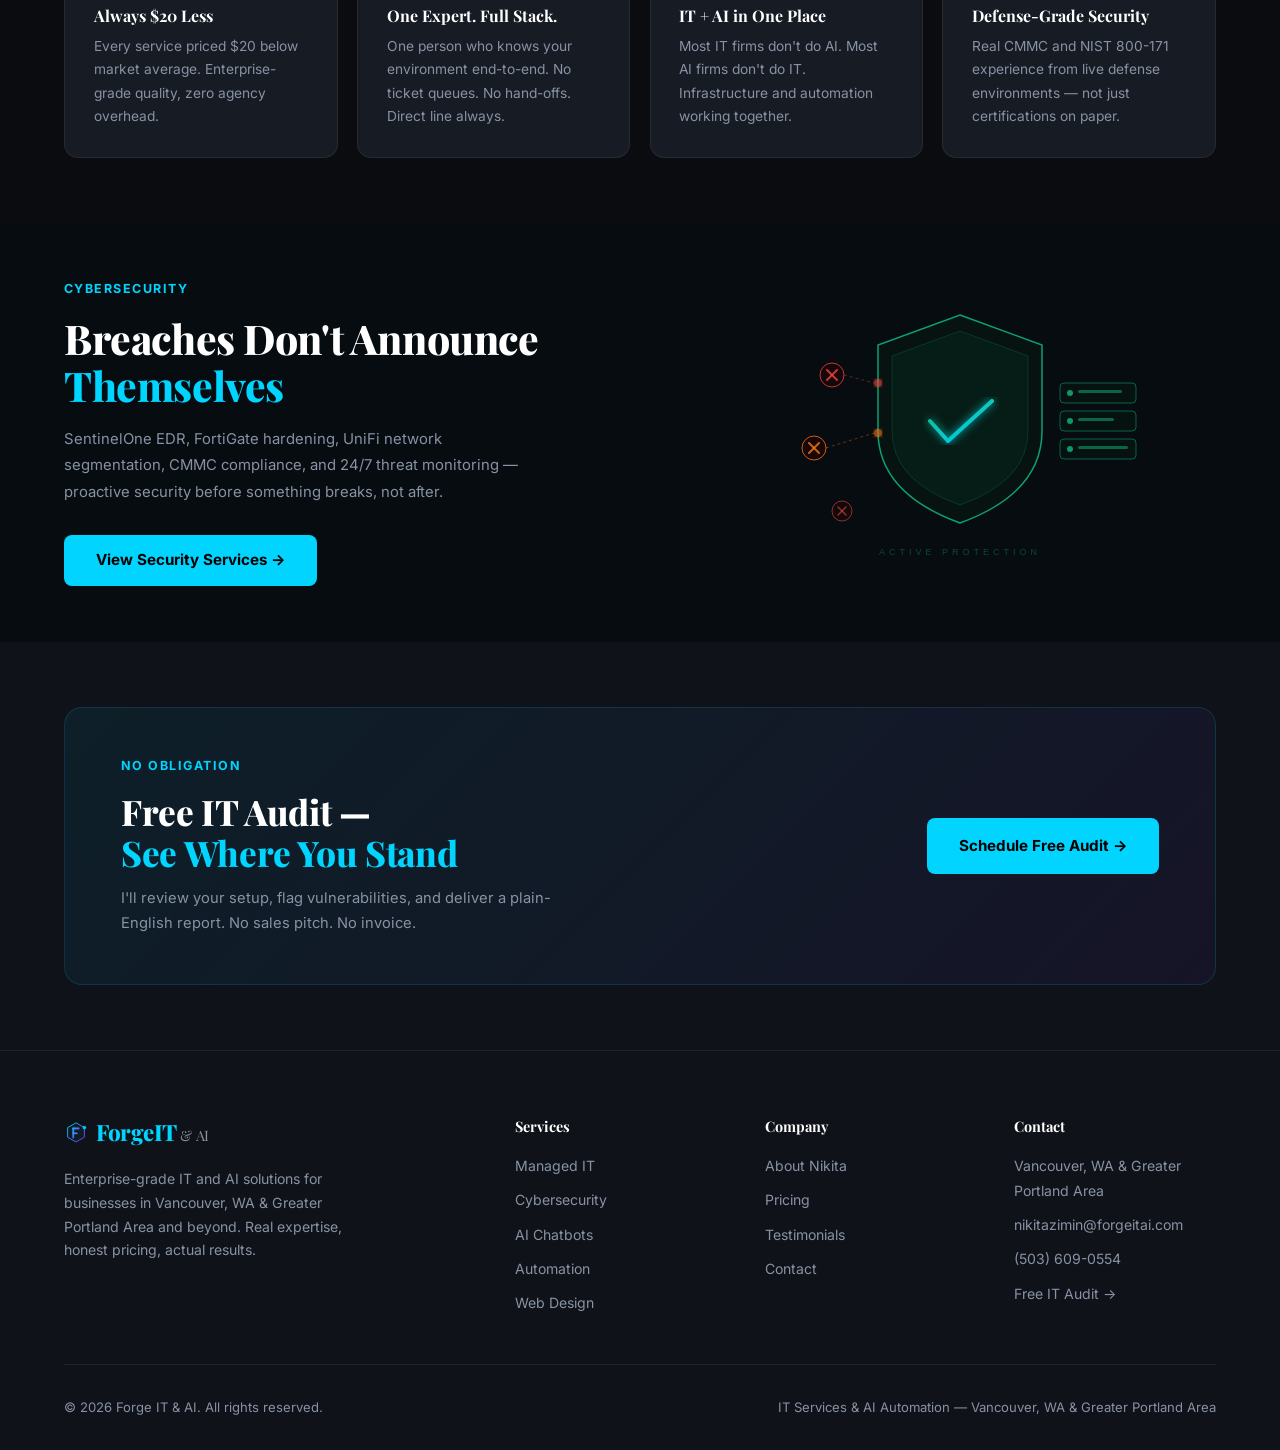
==== commit 29554f9c: "Add files via upload" ====
--- a/index.html
+++ b/index.html
@@ -1759,4 +1759,4 @@
 </div>
 
 </body>
-</html>
+</html>
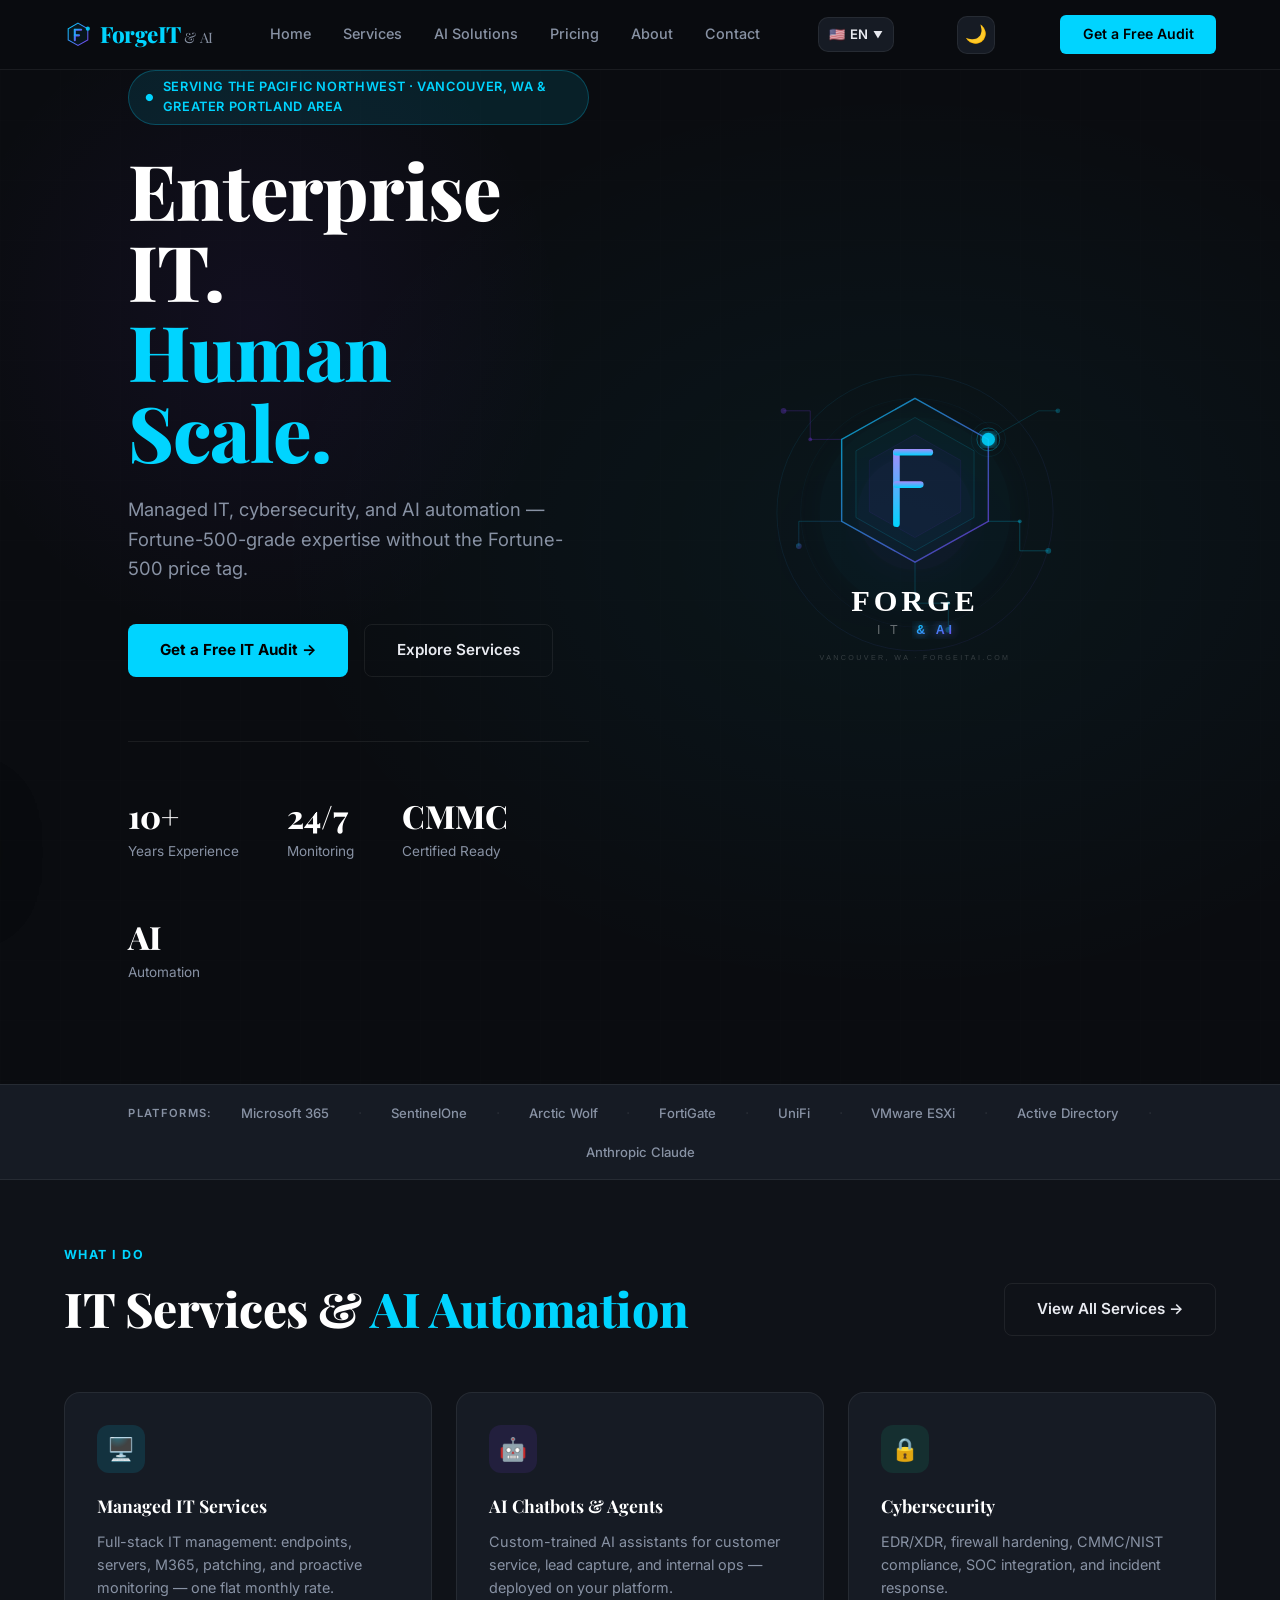
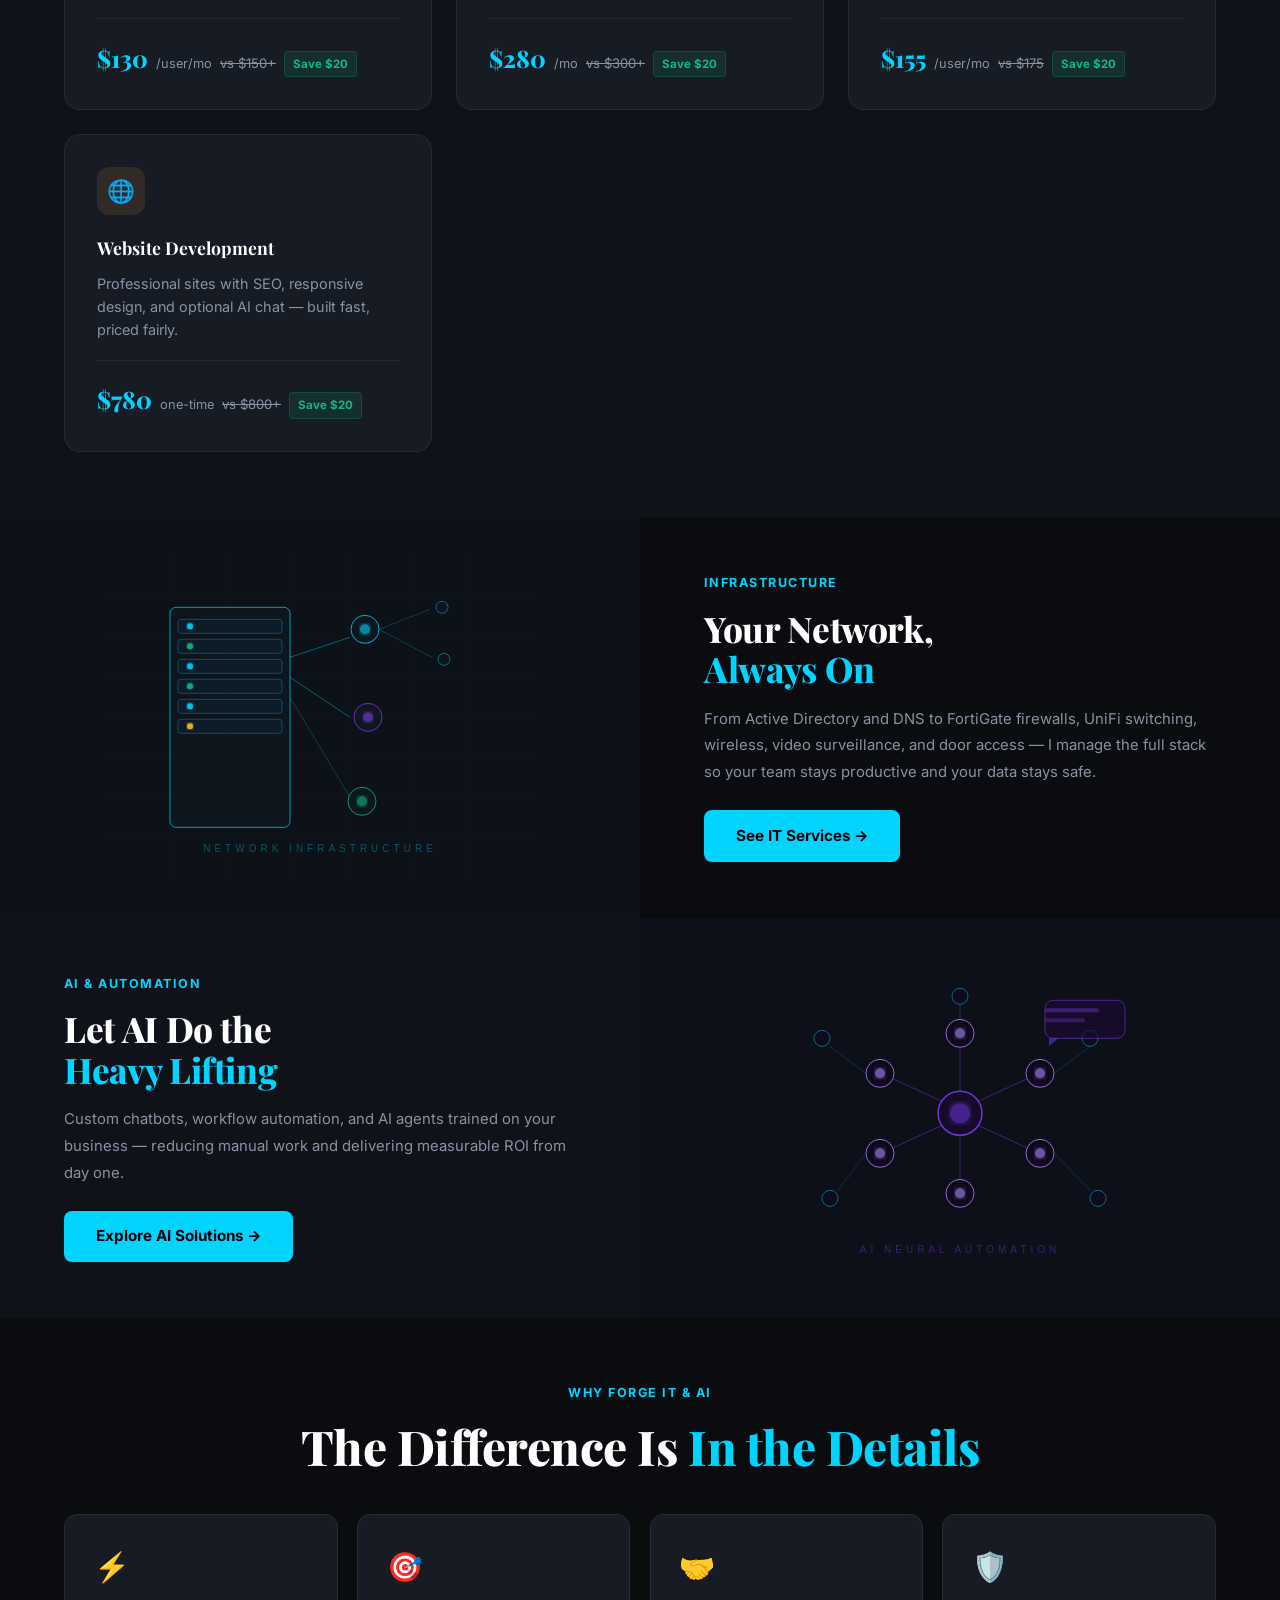
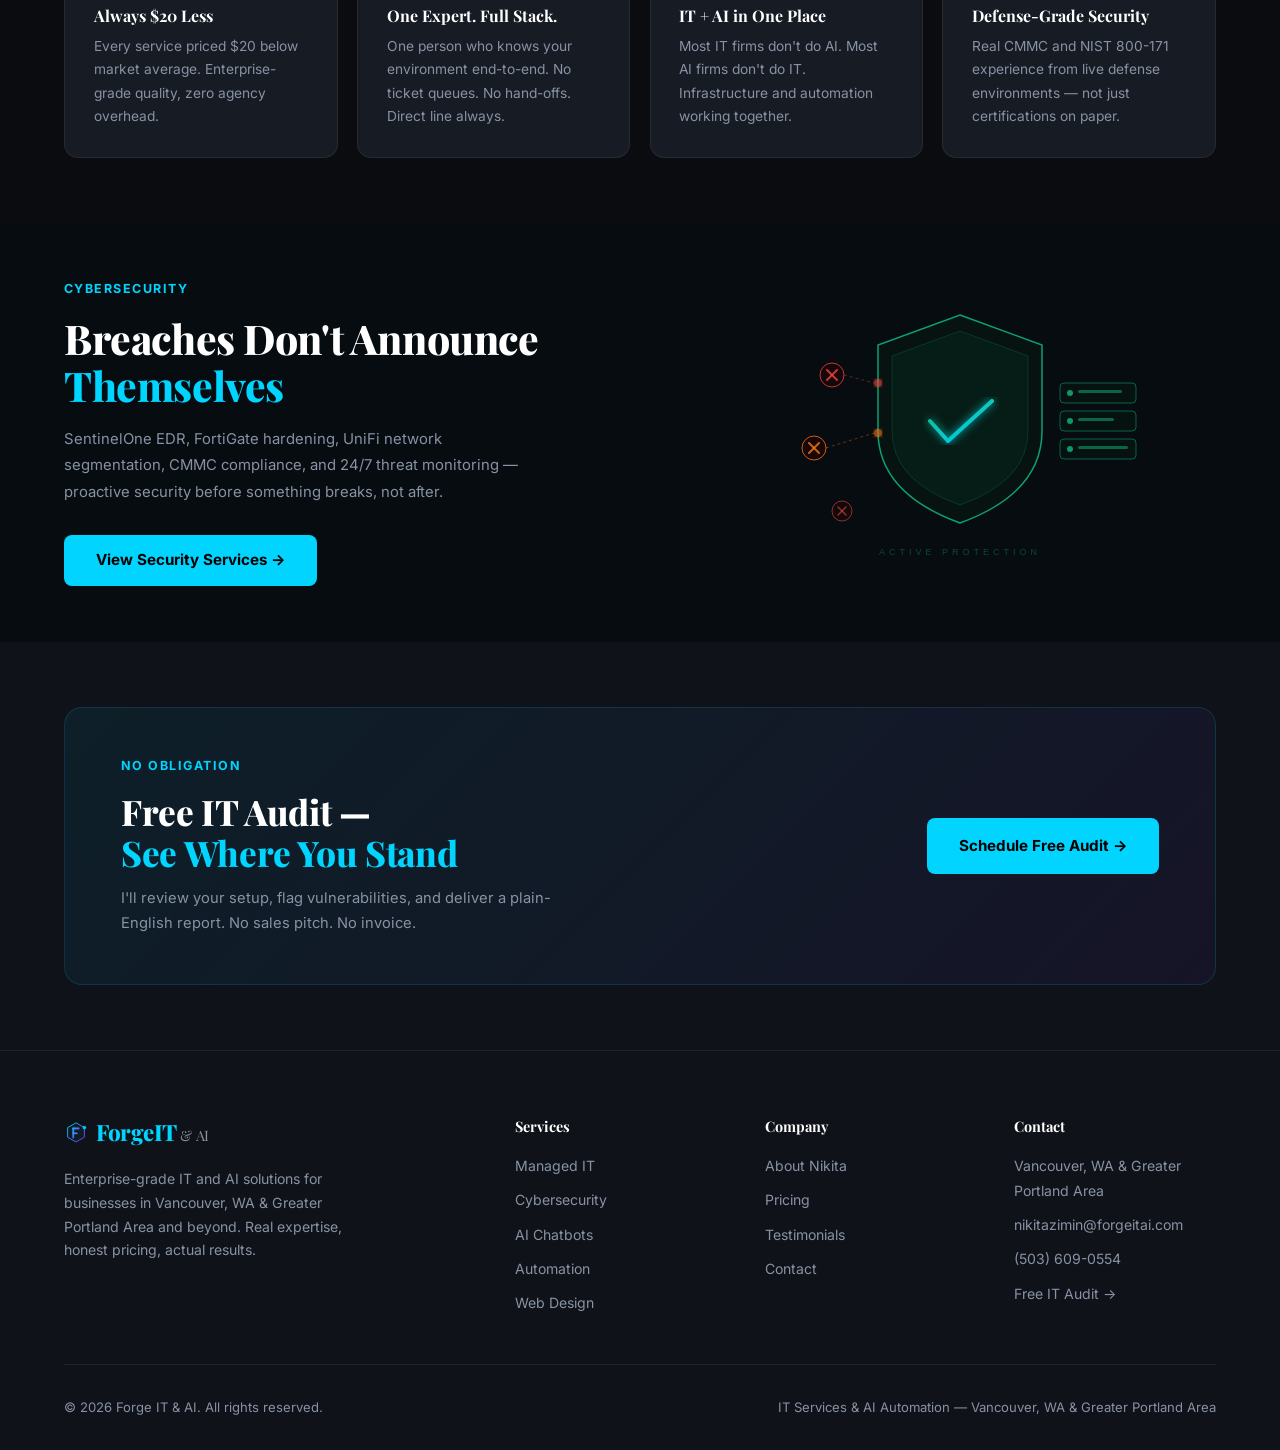
==== commit 26431283: "Add files via upload" ====
--- a/index.html
+++ b/index.html
@@ -60,6 +60,34 @@
   [data-theme="light"] .avatar-circle { color: #fff; }
   [data-theme="light"] .notif-popup { background: #fff; }
 
+
+  /* ── LANGUAGE SELECTOR ── */
+  .lang-select {
+    position: relative; margin-right: 0.3rem; flex-shrink: 0;
+  }
+  .lang-btn {
+    display: flex; align-items: center; gap: 5px;
+    background: var(--card); border: 1px solid var(--border); border-radius: 10px;
+    padding: 6px 10px; cursor: pointer; font-size: 0.82rem; font-weight: 600;
+    color: var(--text); transition: all 0.25s; white-space: nowrap;
+  }
+  .lang-btn:hover { border-color: var(--accent); }
+  .lang-btn .lang-arrow { font-size: 0.6rem; transition: transform 0.2s; }
+  .lang-select.open .lang-arrow { transform: rotate(180deg); }
+  .lang-dropdown {
+    display: none; position: absolute; top: calc(100% + 6px); right: 0;
+    background: var(--card); border: 1px solid var(--border); border-radius: 10px;
+    overflow: hidden; min-width: 130px; z-index: 9999;
+    box-shadow: 0 12px 40px rgba(0,0,0,0.3);
+  }
+  .lang-select.open .lang-dropdown { display: block; }
+  .lang-option {
+    display: flex; align-items: center; gap: 8px; padding: 9px 14px;
+    cursor: pointer; font-size: 0.82rem; color: var(--text); transition: background 0.15s;
+  }
+  .lang-option:hover { background: rgba(0,212,255,0.08); }
+  .lang-option.active { color: var(--accent); font-weight: 700; }
+
   /* ── THEME TOGGLE ── */
   .theme-toggle {
     width: 38px; height: 38px; border-radius: 10px; border: 1px solid var(--border);
@@ -432,18 +460,30 @@
     <span>Forge<span style="color:var(--accent)">IT</span> <span style="color:var(--muted);font-weight:400;font-size:0.9rem;">&amp; AI</span></span>
   </a>
   <ul class="nav-links">
-    <li><a href="#" data-nav="home">Home</a></li>
-    <li><a href="#" data-nav="services">Services</a></li>
-    <li><a href="#" data-nav="ai">AI Solutions</a></li>
-    <li><a href="#" data-nav="pricing">Pricing</a></li>
-    <li><a href="#" data-nav="about">About</a></li>
-    <li><a href="#" data-nav="contact">Contact</a></li>
+    <li><a href="#" data-nav="home" data-i18n="nav_home">Home</a></li>
+    <li><a href="#" data-nav="services" data-i18n="nav_services">Services</a></li>
+    <li><a href="#" data-nav="ai" data-i18n="nav_ai">AI Solutions</a></li>
+    <li><a href="#" data-nav="pricing" data-i18n="nav_pricing">Pricing</a></li>
+    <li><a href="#" data-nav="about" data-i18n="nav_about">About</a></li>
+    <li><a href="#" data-nav="contact" data-i18n="nav_contact">Contact</a></li>
   </ul>
+  <div class="lang-select" id="langSelect">
+    <div class="lang-btn" id="langBtn">
+      <span id="langFlag">🇺🇸</span>
+      <span id="langLabel">EN</span>
+      <span class="lang-arrow">▼</span>
+    </div>
+    <div class="lang-dropdown">
+      <div class="lang-option active" data-lang="en"><span>🇺🇸</span> English</div>
+      <div class="lang-option" data-lang="ru"><span>🇷🇺</span> Русский</div>
+      <div class="lang-option" data-lang="uk"><span>🇺🇦</span> Українська</div>
+    </div>
+  </div>
   <button class="theme-toggle" id="themeToggle" aria-label="Toggle light/dark mode">
     <span class="icon-moon">🌙</span>
     <span class="icon-sun">☀️</span>
   </button>
-  <a href="#" class="nav-cta" data-nav="contact">Get a Free Audit</a>
+  <a href="#" class="nav-cta" data-nav="contact" data-i18n="nav_cta">Get a Free Audit</a>
   <div class="hamburger" id="hamburgerBtn">
     <span></span><span></span><span></span>
   </div>
@@ -451,12 +491,12 @@
 
 <!-- MOBILE MENU -->
 <div class="mobile-menu" id="mobileMenu">
-  <a href="#" data-nav="home" data-mobile="1">🏠 Home</a>
-  <a href="#" data-nav="services" data-mobile="1">⚙️ Services</a>
-  <a href="#" data-nav="ai" data-mobile="1">🤖 AI Solutions</a>
-  <a href="#" data-nav="pricing" data-mobile="1">💰 Pricing</a>
-  <a href="#" data-nav="about" data-mobile="1">👤 About</a>
-  <a href="#" data-nav="contact" data-mobile="1">📬 Contact</a>
+  <a href="#" data-nav="home" data-mobile="1" data-i18n="mob_home">🏠 Home</a>
+  <a href="#" data-nav="services" data-mobile="1" data-i18n="mob_services">⚙️ Services</a>
+  <a href="#" data-nav="ai" data-mobile="1" data-i18n="mob_ai">🤖 AI Solutions</a>
+  <a href="#" data-nav="pricing" data-mobile="1" data-i18n="mob_pricing">💰 Pricing</a>
+  <a href="#" data-nav="about" data-mobile="1" data-i18n="mob_about">👤 About</a>
+  <a href="#" data-nav="contact" data-mobile="1" data-i18n="mob_contact">📬 Contact</a>
 </div>
 
 <!-- ═══════════════ HOME PAGE ═══════════════ -->
@@ -471,18 +511,18 @@
 
     <!-- LEFT: text content -->
     <div style="position:relative;z-index:1;padding:0 4vw 0 5vw;">
-      <div class="hero-badge" style="animation:fadeUp 0.5s ease both;">Serving the Pacific Northwest · Vancouver, WA &amp; Greater Portland Area</div>
-      <h1 class="hero-title" style="animation:fadeUp 0.5s 0.1s ease both;">Enterprise IT.<br><span class="line2">Human Scale.</span></h1>
-      <p class="hero-sub" style="animation:fadeUp 0.5s 0.2s ease both;">Managed IT, cybersecurity, and AI automation — Fortune-500-grade expertise without the Fortune-500 price tag.</p>
+      <div class="hero-badge" style="animation:fadeUp 0.5s ease both;" data-i18n="hero_badge">Serving the Pacific Northwest · Vancouver, WA &amp; Greater Portland Area</div>
+      <h1 class="hero-title" style="animation:fadeUp 0.5s 0.1s ease both;" data-i18n="hero_title" data-i18n-html="1">Enterprise IT.<br><span class="line2">Human Scale.</span></h1>
+      <p class="hero-sub" style="animation:fadeUp 0.5s 0.2s ease both;" data-i18n="hero_sub">Managed IT, cybersecurity, and AI automation — Fortune-500-grade expertise without the Fortune-500 price tag.</p>
       <div class="hero-btns" style="animation:fadeUp 0.5s 0.3s ease both;">
-        <a href="#" class="btn-primary" data-nav="contact">Get a Free IT Audit →</a>
-        <a href="#" class="btn-outline" data-nav="services">Explore Services</a>
+        <a href="#" class="btn-primary" data-nav="contact" data-i18n="hero_cta1">Get a Free IT Audit →</a>
+        <a href="#" class="btn-outline" data-nav="services" data-i18n="hero_cta2">Explore Services</a>
       </div>
       <div class="hero-stats" style="animation:fadeUp 0.5s 0.4s ease both;">
-        <div class="stat-item"><h3>10+</h3><p>Years Experience</p></div>
-        <div class="stat-item"><h3>24/7</h3><p>Monitoring</p></div>
-        <div class="stat-item"><h3>CMMC</h3><p>Certified Ready</p></div>
-        <div class="stat-item"><h3>AI</h3><p>Automation</p></div>
+        <div class="stat-item"><h3>10+</h3><p data-i18n="stat_exp">Years Experience</p></div>
+        <div class="stat-item"><h3>24/7</h3><p data-i18n="stat_mon">Monitoring</p></div>
+        <div class="stat-item"><h3>CMMC</h3><p data-i18n="stat_cmmc">Certified Ready</p></div>
+        <div class="stat-item"><h3>AI</h3><p data-i18n="stat_ai">Automation</p></div>
       </div>
     </div>
 
@@ -599,7 +639,7 @@
   <!-- TRUST BAR -->
   <div style="background:var(--card);border-top:1px solid var(--border);border-bottom:1px solid var(--border);padding:16px 5vw;">
     <div style="display:flex;flex-wrap:wrap;gap:1rem 1.8rem;justify-content:center;align-items:center;">
-      <span style="font-size:0.7rem;color:var(--muted);letter-spacing:0.12em;text-transform:uppercase;font-weight:600;">Platforms:</span>
+      <span style="font-size:0.7rem;color:var(--muted);letter-spacing:0.12em;text-transform:uppercase;font-weight:600;" data-i18n="trust_label">Platforms:</span>
       <span style="color:var(--muted);font-size:0.82rem;font-weight:500;">Microsoft 365</span><span style="color:var(--border);">·</span>
       <span style="color:var(--muted);font-size:0.82rem;font-weight:500;">SentinelOne</span><span style="color:var(--border);">·</span>
       <span style="color:var(--muted);font-size:0.82rem;font-weight:500;">Arctic Wolf</span><span style="color:var(--border);">·</span>
@@ -615,34 +655,34 @@
   <section style="background:var(--bg2);padding:65px 5vw;">
     <div class="reveal" style="display:flex;justify-content:space-between;align-items:flex-end;margin-bottom:2.5rem;flex-wrap:wrap;gap:1rem;">
       <div>
-        <p class="section-label">What I Do</p>
-        <h2 class="section-title">IT Services &amp; <span>AI Automation</span></h2>
-      </div>
-      <a href="#" class="btn-outline" data-nav="services" style="white-space:nowrap;">View All Services →</a>
+        <p class="section-label" data-i18n="home_svc_label">What I Do</p>
+        <h2 class="section-title" data-i18n="home_svc_title" data-i18n-html="1">IT Services &amp; <span>AI Automation</span></h2>
+      </div>
+      <a href="#" class="btn-outline" data-nav="services" style="white-space:nowrap;" data-i18n="home_svc_viewall">View All Services →</a>
     </div>
     <div class="services-grid">
       <div class="service-card reveal">
         <div class="service-icon icon-blue">🖥️</div>
-        <h3>Managed IT Services</h3>
-        <p>Full-stack IT management: endpoints, servers, M365, patching, and proactive monitoring — one flat monthly rate.</p>
+        <h3 data-i18n="h_svc1_t">Managed IT Services</h3>
+        <p data-i18n="h_svc1_d">Full-stack IT management: endpoints, servers, M365, patching, and proactive monitoring — one flat monthly rate.</p>
         <div class="service-price"><span class="price-amount">$130</span><span class="price-period">/user/mo</span><span class="price-old">vs $150+</span><span class="badge-save">Save $20</span></div>
       </div>
       <div class="service-card reveal">
         <div class="service-icon icon-purple">🤖</div>
-        <h3>AI Chatbots &amp; Agents</h3>
-        <p>Custom-trained AI assistants for customer service, lead capture, and internal ops — deployed on your platform.</p>
+        <h3 data-i18n="h_svc2_t">AI Chatbots &amp; Agents</h3>
+        <p data-i18n="h_svc2_d">Custom-trained AI assistants for customer service, lead capture, and internal ops — deployed on your platform.</p>
         <div class="service-price"><span class="price-amount">$280</span><span class="price-period">/mo</span><span class="price-old">vs $300+</span><span class="badge-save">Save $20</span></div>
       </div>
       <div class="service-card reveal">
         <div class="service-icon icon-green">🔒</div>
-        <h3>Cybersecurity</h3>
-        <p>EDR/XDR, firewall hardening, CMMC/NIST compliance, SOC integration, and incident response.</p>
+        <h3 data-i18n="h_svc3_t">Cybersecurity</h3>
+        <p data-i18n="h_svc3_d">EDR/XDR, firewall hardening, CMMC/NIST compliance, SOC integration, and incident response.</p>
         <div class="service-price"><span class="price-amount">$155</span><span class="price-period">/user/mo</span><span class="price-old">vs $175</span><span class="badge-save">Save $20</span></div>
       </div>
       <div class="service-card reveal">
         <div class="service-icon icon-orange">🌐</div>
-        <h3>Website Development</h3>
-        <p>Professional sites with SEO, responsive design, and optional AI chat — built fast, priced fairly.</p>
+        <h3 data-i18n="h_svc4_t">Website Development</h3>
+        <p data-i18n="h_svc4_d">Professional sites with SEO, responsive design, and optional AI chat — built fast, priced fairly.</p>
         <div class="service-price"><span class="price-amount">$780</span><span class="price-period">one-time</span><span class="price-old">vs $800+</span><span class="badge-save">Save $20</span></div>
       </div>
     </div>
@@ -702,20 +742,20 @@
       </svg>
     </div>
     <div style="background:var(--bg);padding:3.5rem 4rem;display:flex;flex-direction:column;justify-content:center;" class="reveal-right">
-      <p class="section-label">Infrastructure</p>
-      <h2 class="section-title" style="font-size:clamp(1.5rem,2.8vw,2.2rem);">Your Network,<br><span>Always On</span></h2>
-      <p style="color:var(--muted);margin:1rem 0 1.5rem;font-size:0.93rem;line-height:1.8;">From Active Directory and DNS to FortiGate firewalls, UniFi switching, wireless, video surveillance, and door access — I manage the full stack so your team stays productive and your data stays safe.</p>
-      <a href="#" class="btn-primary" style="width:fit-content;" data-nav="services">See IT Services →</a>
+      <p class="section-label" data-i18n="infra_label">Infrastructure</p>
+      <h2 class="section-title" style="font-size:clamp(1.5rem,2.8vw,2.2rem);" data-i18n="infra_title" data-i18n-html="1">Your Network,<br><span>Always On</span></h2>
+      <p style="color:var(--muted);margin:1rem 0 1.5rem;font-size:0.93rem;line-height:1.8;" data-i18n="infra_desc">From Active Directory and DNS to FortiGate firewalls, UniFi switching, wireless, video surveillance, and door access — I manage the full stack so your team stays productive and your data stays safe.</p>
+      <a href="#" class="btn-primary" style="width:fit-content;" data-nav="services" data-i18n="infra_cta">See IT Services →</a>
     </div>
   </div>
 
   <!-- SPLIT: AI (reversed) -->
   <div style="display:grid;grid-template-columns:1fr 1fr;min-height:400px;" class="home-split">
     <div style="background:var(--bg2);padding:3.5rem 4rem;display:flex;flex-direction:column;justify-content:center;" class="reveal-left">
-      <p class="section-label">AI &amp; Automation</p>
-      <h2 class="section-title" style="font-size:clamp(1.5rem,2.8vw,2.2rem);">Let AI Do the<br><span>Heavy Lifting</span></h2>
-      <p style="color:var(--muted);margin:1rem 0 1.5rem;font-size:0.93rem;line-height:1.8;">Custom chatbots, workflow automation, and AI agents trained on your business — reducing manual work and delivering measurable ROI from day one.</p>
-      <a href="#" class="btn-primary" style="width:fit-content;" data-nav="ai">Explore AI Solutions →</a>
+      <p class="section-label" data-i18n="ai_split_label">AI &amp; Automation</p>
+      <h2 class="section-title" style="font-size:clamp(1.5rem,2.8vw,2.2rem);" data-i18n="ai_split_title" data-i18n-html="1">Let AI Do the<br><span>Heavy Lifting</span></h2>
+      <p style="color:var(--muted);margin:1rem 0 1.5rem;font-size:0.93rem;line-height:1.8;" data-i18n="ai_split_desc">Custom chatbots, workflow automation, and AI agents trained on your business — reducing manual work and delivering measurable ROI from day one.</p>
+      <a href="#" class="btn-primary" style="width:fit-content;" data-nav="ai" data-i18n="ai_split_cta">Explore AI Solutions →</a>
     </div>
     <div style="background:#0d1018;display:flex;align-items:center;justify-content:center;min-height:300px;position:relative;overflow:hidden;">
       <svg viewBox="0 0 420 320" style="width:90%;height:90%;max-width:420px;" xmlns="http://www.w3.org/2000/svg">
@@ -782,29 +822,29 @@
   <!-- WHY ME -->
   <section style="background:var(--bg);padding:65px 5vw;">
     <div class="reveal" style="text-align:center;margin-bottom:2.5rem;">
-      <p class="section-label">Why Forge IT &amp; AI</p>
-      <h2 class="section-title">The Difference Is <span>In the Details</span></h2>
+      <p class="section-label" data-i18n="why_label">Why Forge IT &amp; AI</p>
+      <h2 class="section-title" data-i18n="why_title" data-i18n-html="1">The Difference Is <span>In the Details</span></h2>
     </div>
     <div style="display:grid;grid-template-columns:repeat(auto-fit,minmax(230px,1fr));gap:1.2rem;">
       <div class="reveal" style="background:var(--card);border:1px solid var(--border);border-radius:14px;padding:1.8rem;">
         <div style="font-size:1.8rem;margin-bottom:0.8rem;">⚡</div>
-        <h4 style="font-family:'Playfair Display',serif;font-weight:700;color:var(--white);margin-bottom:0.4rem;font-size:1rem;">Always $20 Less</h4>
-        <p style="font-size:0.86rem;color:var(--muted);line-height:1.7;">Every service priced $20 below market average. Enterprise-grade quality, zero agency overhead.</p>
+        <h4 style="font-family:'Playfair Display',serif;font-weight:700;color:var(--white);margin-bottom:0.4rem;font-size:1rem;" data-i18n="why1_t">Always $20 Less</h4>
+        <p style="font-size:0.86rem;color:var(--muted);line-height:1.7;" data-i18n="why1_d">Every service priced $20 below market average. Enterprise-grade quality, zero agency overhead.</p>
       </div>
       <div class="reveal" style="background:var(--card);border:1px solid var(--border);border-radius:14px;padding:1.8rem;">
         <div style="font-size:1.8rem;margin-bottom:0.8rem;">🎯</div>
-        <h4 style="font-family:'Playfair Display',serif;font-weight:700;color:var(--white);margin-bottom:0.4rem;font-size:1rem;">One Expert. Full Stack.</h4>
-        <p style="font-size:0.86rem;color:var(--muted);line-height:1.7;">One person who knows your environment end-to-end. No ticket queues. No hand-offs. Direct line always.</p>
+        <h4 style="font-family:'Playfair Display',serif;font-weight:700;color:var(--white);margin-bottom:0.4rem;font-size:1rem;" data-i18n="why2_t">One Expert. Full Stack.</h4>
+        <p style="font-size:0.86rem;color:var(--muted);line-height:1.7;" data-i18n="why2_d">One person who knows your environment end-to-end. No ticket queues. No hand-offs. Direct line always.</p>
       </div>
       <div class="reveal" style="background:var(--card);border:1px solid var(--border);border-radius:14px;padding:1.8rem;">
         <div style="font-size:1.8rem;margin-bottom:0.8rem;">🤝</div>
-        <h4 style="font-family:'Playfair Display',serif;font-weight:700;color:var(--white);margin-bottom:0.4rem;font-size:1rem;">IT + AI in One Place</h4>
-        <p style="font-size:0.86rem;color:var(--muted);line-height:1.7;">Most IT firms don't do AI. Most AI firms don't do IT. Infrastructure and automation working together.</p>
+        <h4 style="font-family:'Playfair Display',serif;font-weight:700;color:var(--white);margin-bottom:0.4rem;font-size:1rem;" data-i18n="why3_t">IT + AI in One Place</h4>
+        <p style="font-size:0.86rem;color:var(--muted);line-height:1.7;" data-i18n="why3_d">Most IT firms don't do AI. Most AI firms don't do IT. Infrastructure and automation working together.</p>
       </div>
       <div class="reveal" style="background:var(--card);border:1px solid var(--border);border-radius:14px;padding:1.8rem;">
         <div style="font-size:1.8rem;margin-bottom:0.8rem;">🛡️</div>
-        <h4 style="font-family:'Playfair Display',serif;font-weight:700;color:var(--white);margin-bottom:0.4rem;font-size:1rem;">Defense-Grade Security</h4>
-        <p style="font-size:0.86rem;color:var(--muted);line-height:1.7;">Real CMMC and NIST 800-171 experience from live defense environments — not just certifications on paper.</p>
+        <h4 style="font-family:'Playfair Display',serif;font-weight:700;color:var(--white);margin-bottom:0.4rem;font-size:1rem;" data-i18n="why4_t">Defense-Grade Security</h4>
+        <p style="font-size:0.86rem;color:var(--muted);line-height:1.7;" data-i18n="why4_d">Real CMMC and NIST 800-171 experience from live defense environments — not just certifications on paper.</p>
       </div>
     </div>
   </section>
@@ -813,10 +853,10 @@
   <div style="background:#060c10;position:relative;overflow:hidden;min-height:340px;display:grid;grid-template-columns:1fr 1fr;align-items:center;">
     <!-- Left: text -->
     <div style="position:relative;z-index:1;padding:3.5rem 3rem 3.5rem 5vw;" class="reveal">
-      <p class="section-label">Cybersecurity</p>
-      <h2 class="section-title" style="font-size:clamp(1.7rem,3.2vw,2.6rem);">Breaches Don't Announce<br><span>Themselves</span></h2>
-      <p style="color:var(--muted);margin:1rem 0 1.8rem;font-size:0.93rem;line-height:1.8;max-width:460px;">SentinelOne EDR, FortiGate hardening, UniFi network segmentation, CMMC compliance, and 24/7 threat monitoring — proactive security before something breaks, not after.</p>
-      <a href="#" class="btn-primary" data-nav="services">View Security Services →</a>
+      <p class="section-label" data-i18n="cyber_label">Cybersecurity</p>
+      <h2 class="section-title" style="font-size:clamp(1.7rem,3.2vw,2.6rem);" data-i18n="cyber_title" data-i18n-html="1">Breaches Don't Announce<br><span>Themselves</span></h2>
+      <p style="color:var(--muted);margin:1rem 0 1.8rem;font-size:0.93rem;line-height:1.8;max-width:460px;" data-i18n="cyber_desc">SentinelOne EDR, FortiGate hardening, UniFi network segmentation, CMMC compliance, and 24/7 threat monitoring — proactive security before something breaks, not after.</p>
+      <a href="#" class="btn-primary" data-nav="services" data-i18n="cyber_cta">View Security Services →</a>
     </div>
     <!-- Right: graphic -->
     <div style="display:flex;align-items:center;justify-content:center;padding:2rem;">
@@ -880,11 +920,11 @@
   <section style="background:var(--bg2);padding:65px 5vw;">
     <div class="reveal" style="background:linear-gradient(135deg,rgba(0,212,255,0.07),rgba(124,58,237,0.07));border:1px solid rgba(0,212,255,0.14);border-radius:18px;padding:3rem 3.5rem;display:flex;justify-content:space-between;align-items:center;gap:2rem;flex-wrap:wrap;">
       <div>
-        <p class="section-label">No Obligation</p>
-        <h2 class="section-title" style="font-size:clamp(1.5rem,2.8vw,2.2rem);">Free IT Audit —<br><span>See Where You Stand</span></h2>
-        <p style="color:var(--muted);margin-top:0.8rem;font-size:0.92rem;max-width:460px;line-height:1.7;">I'll review your setup, flag vulnerabilities, and deliver a plain-English report. No sales pitch. No invoice.</p>
-      </div>
-      <a href="#" class="btn-primary" data-nav="contact" style="white-space:nowrap;font-size:0.95rem;padding:1rem 2rem;">Schedule Free Audit →</a>
+        <p class="section-label" data-i18n="cta_label">No Obligation</p>
+        <h2 class="section-title" style="font-size:clamp(1.5rem,2.8vw,2.2rem);" data-i18n="cta_title" data-i18n-html="1">Free IT Audit —<br><span>See Where You Stand</span></h2>
+        <p style="color:var(--muted);margin-top:0.8rem;font-size:0.92rem;max-width:460px;line-height:1.7;" data-i18n="cta_desc">I'll review your setup, flag vulnerabilities, and deliver a plain-English report. No sales pitch. No invoice.</p>
+      </div>
+      <a href="#" class="btn-primary" data-nav="contact" style="white-space:nowrap;font-size:0.95rem;padding:1rem 2rem;" data-i18n="cta_btn">Schedule Free Audit →</a>
     </div>
   </section>
 
@@ -900,95 +940,95 @@
 <div id="page-services" class="page">
   <section id="services" style="padding-top:130px;">
     <div class="reveal">
-      <p class="section-label">Full Service Menu</p>
-      <h2 class="section-title">Everything Your Business<br><span>Needs in IT & AI</span></h2>
-      <p class="section-sub">All prices are $20 below the current market average. You get the same enterprise-grade expertise without the bloated agency markup.</p>
+      <p class="section-label" data-i18n="svc_label">Full Service Menu</p>
+      <h2 class="section-title" data-i18n="svc_title" data-i18n-html="1">Everything Your Business<br><span>Needs in IT & AI</span></h2>
+      <p class="section-sub" data-i18n="svc_sub">All prices are $20 below the current market average. You get the same enterprise-grade expertise without the bloated agency markup.</p>
     </div>
 
     <div class="services-grid" style="margin-top:3rem;">
       <!-- MSP -->
       <div class="service-card reveal">
         <div class="service-icon icon-blue">🖥️</div>
-        <h3>Managed IT Services — Essentials</h3>
-        <p>Remote monitoring, patch management, helpdesk support (business hours), antivirus, and monthly reporting.</p>
+        <h3 data-i18n="s_ess_t">Managed IT Services — Essentials</h3>
+        <p data-i18n="s_ess_d">Remote monitoring, patch management, helpdesk support (business hours), antivirus, and monthly reporting.</p>
         <div class="service-price"><span class="price-amount">$110</span><span class="price-period">/user/mo</span><span class="price-old">industry: $130</span><span class="badge-save">$20 less</span></div>
       </div>
       <div class="service-card reveal">
         <div class="service-icon icon-blue">⚙️</div>
-        <h3>Managed IT Services — Standard</h3>
-        <p>Everything in Essentials + 24/7 monitoring, unlimited helpdesk, M365 admin, backup, and network management.</p>
+        <h3 data-i18n="s_std_t">Managed IT Services — Standard</h3>
+        <p data-i18n="s_std_d">Everything in Essentials + 24/7 monitoring, unlimited helpdesk, M365 admin, backup, and network management.</p>
         <div class="service-price"><span class="price-amount">$130</span><span class="price-period">/user/mo</span><span class="price-old">industry: $150</span><span class="badge-save">$20 less</span></div>
       </div>
       <div class="service-card reveal">
         <div class="service-icon icon-blue">🚀</div>
-        <h3>Managed IT Services — Premium</h3>
-        <p>Full-stack IT: Standard + advanced security, vCISO consulting, CMMC/NIST prep, onsite support included.</p>
+        <h3 data-i18n="s_pre_t">Managed IT Services — Premium</h3>
+        <p data-i18n="s_pre_d">Full-stack IT: Standard + advanced security, vCISO consulting, CMMC/NIST prep, onsite support included.</p>
         <div class="service-price"><span class="price-amount">$230</span><span class="price-period">/user/mo</span><span class="price-old">industry: $250</span><span class="badge-save">$20 less</span></div>
       </div>
 
       <!-- CYBERSECURITY -->
       <div class="service-card reveal">
         <div class="service-icon icon-green">🔒</div>
-        <h3>Cybersecurity — EDR/XDR</h3>
-        <p>SentinelOne or compatible EDR deployment, tuning, and ongoing threat response. CMMC-ready configurations.</p>
+        <h3 data-i18n="s_edr_t">Cybersecurity — EDR/XDR</h3>
+        <p data-i18n="s_edr_d">SentinelOne or compatible EDR deployment, tuning, and ongoing threat response. CMMC-ready configurations.</p>
         <div class="service-price"><span class="price-amount">$155</span><span class="price-period">/user/mo</span><span class="price-old">industry: $175</span><span class="badge-save">$20 less</span></div>
       </div>
       <div class="service-card reveal">
         <div class="service-icon icon-green">🛡️</div>
-        <h3>Firewall & Network Security</h3>
-        <p>FortiGate / SonicWall / UniFi setup, VLAN segmentation, GPO hardening, intrusion detection, and rule maintenance.</p>
+        <h3 data-i18n="s_fw_t">Firewall & Network Security</h3>
+        <p data-i18n="s_fw_d">FortiGate / SonicWall / UniFi setup, VLAN segmentation, GPO hardening, intrusion detection, and rule maintenance.</p>
         <div class="service-price"><span class="price-amount">$780</span><span class="price-period">setup + $80/mo</span><span class="price-old">industry: $800/$100</span><span class="badge-save">$20 less</span></div>
       </div>
       <div class="service-card reveal">
         <div class="service-icon icon-blue">📡</div>
-        <h3>UniFi Network Solutions</h3>
-        <p>Full UniFi ecosystem deployment — switching, wireless APs, video surveillance (cameras & NVR), door access control, and complete small network design for SMBs.</p>
+        <h3 data-i18n="s_unifi_t">UniFi Network Solutions</h3>
+        <p data-i18n="s_unifi_d">Full UniFi ecosystem deployment — switching, wireless APs, video surveillance (cameras & NVR), door access control, and complete small network design for SMBs.</p>
         <div class="service-price"><span class="price-amount">$580</span><span class="price-period">setup</span><span class="price-old">vs $600+</span><span class="badge-save">$20 less</span></div>
       </div>
       <div class="service-card reveal">
         <div class="service-icon icon-green">📋</div>
-        <h3>CMMC / NIST Compliance</h3>
-        <p>Gap analysis, documentation, policy creation, and remediation roadmap for DoD contractors and defense supply chain.</p>
+        <h3 data-i18n="s_cmmc_t">CMMC / NIST Compliance</h3>
+        <p data-i18n="s_cmmc_d">Gap analysis, documentation, policy creation, and remediation roadmap for DoD contractors and defense supply chain.</p>
         <div class="service-price"><span class="price-amount">$1,480</span><span class="price-period">per engagement</span><span class="price-old">industry: $1,500+</span><span class="badge-save">$20 less</span></div>
       </div>
 
       <!-- AI SERVICES -->
       <div class="service-card reveal">
         <div class="service-icon icon-purple">🤖</div>
-        <h3>AI Customer Service Chatbot</h3>
-        <p>Custom-trained chatbot for your website — handles FAQs, lead capture, order intake, and escalation. Setup + monthly hosting.</p>
+        <h3 data-i18n="s_aibot_t">AI Customer Service Chatbot</h3>
+        <p data-i18n="s_aibot_d">Custom-trained chatbot for your website — handles FAQs, lead capture, order intake, and escalation. Setup + monthly hosting.</p>
         <div class="service-price"><span class="price-amount">$280</span><span class="price-period">/mo</span><span class="price-old">industry: $300</span><span class="badge-save">$20 less</span></div>
       </div>
       <div class="service-card reveal">
         <div class="service-icon icon-purple">⚡</div>
-        <h3>AI Workflow Automation</h3>
-        <p>Automate repetitive tasks: email routing, CRM updates, data entry, scheduling, and reporting using AI agents.</p>
+        <h3 data-i18n="s_aiauto_t">AI Workflow Automation</h3>
+        <p data-i18n="s_aiauto_d">Automate repetitive tasks: email routing, CRM updates, data entry, scheduling, and reporting using AI agents.</p>
         <div class="service-price"><span class="price-amount">$380</span><span class="price-period">/mo</span><span class="price-old">industry: $400</span><span class="badge-save">$20 less</span></div>
       </div>
       <div class="service-card reveal">
         <div class="service-icon icon-purple">🧠</div>
-        <h3>AI Agent Training & Deployment</h3>
-        <p>Build and deploy custom AI agents on your infrastructure — knowledge base ingestion, fine-tuning, API integrations.</p>
+        <h3 data-i18n="s_aiagent_t">AI Agent Training & Deployment</h3>
+        <p data-i18n="s_aiagent_d">Build and deploy custom AI agents on your infrastructure — knowledge base ingestion, fine-tuning, API integrations.</p>
         <div class="service-price"><span class="price-amount">$1,480</span><span class="price-period">one-time</span><span class="price-old">industry: $1,500</span><span class="badge-save">$20 less</span></div>
       </div>
 
       <!-- WEB -->
       <div class="service-card reveal">
         <div class="service-icon icon-orange">🌐</div>
-        <h3>Website Design & Build</h3>
-        <p>Professional responsive website with SEO foundation, contact forms, and optional AI chat widget. 2–3 week turnaround.</p>
+        <h3 data-i18n="s_web_t">Website Design & Build</h3>
+        <p data-i18n="s_web_d">Professional responsive website with SEO foundation, contact forms, and optional AI chat widget. 2–3 week turnaround.</p>
         <div class="service-price"><span class="price-amount">$780</span><span class="price-period">one-time</span><span class="price-old">industry: $800</span><span class="badge-save">$20 less</span></div>
       </div>
       <div class="service-card reveal">
         <div class="service-icon icon-orange">🔄</div>
-        <h3>Website Maintenance</h3>
-        <p>Monthly updates, security patching, uptime monitoring, backup, and content updates. Keep your site fast and secure.</p>
+        <h3 data-i18n="s_webm_t">Website Maintenance</h3>
+        <p data-i18n="s_webm_d">Monthly updates, security patching, uptime monitoring, backup, and content updates. Keep your site fast and secure.</p>
         <div class="service-price"><span class="price-amount">$80</span><span class="price-period">/mo</span><span class="price-old">industry: $100</span><span class="badge-save">$20 less</span></div>
       </div>
       <div class="service-card reveal">
         <div class="service-icon icon-orange">📊</div>
-        <h3>IT Consulting / vCIO</h3>
-        <p>Strategic IT planning, vendor selection, budget forecasting, and roadmap development. Billed hourly or monthly retainer.</p>
+        <h3 data-i18n="s_vcio_t">IT Consulting / vCIO</h3>
+        <p data-i18n="s_vcio_d">Strategic IT planning, vendor selection, budget forecasting, and roadmap development. Billed hourly or monthly retainer.</p>
         <div class="service-price"><span class="price-amount">$130</span><span class="price-period">/hr</span><span class="price-old">industry: $150</span><span class="badge-save">$20 less</span></div>
       </div>
     </div>
@@ -997,29 +1037,29 @@
   <!-- PROCESS -->
   <section id="process" style="background:var(--bg2);">
     <div class="reveal" style="text-align:center;">
-      <p class="section-label">How It Works</p>
-      <h2 class="section-title">Simple, <span>Transparent</span> Process</h2>
+      <p class="section-label" data-i18n="proc_label">How It Works</p>
+      <h2 class="section-title" data-i18n="proc_title" data-i18n-html="1">Simple, <span>Transparent</span> Process</h2>
     </div>
     <div class="process-steps">
       <div class="step-card reveal">
         <div class="step-num">01</div>
-        <h4>Free Audit</h4>
-        <p>I review your current environment, tools, and pain points — no cost, no commitment.</p>
+        <h4 data-i18n="proc1_t">Free Audit</h4>
+        <p data-i18n="proc1_d">I review your current environment, tools, and pain points — no cost, no commitment.</p>
       </div>
       <div class="step-card reveal">
         <div class="step-num">02</div>
-        <h4>Custom Proposal</h4>
-        <p>You get a clear scope of work, fixed pricing, and a plain-English explanation.</p>
+        <h4 data-i18n="proc2_t">Custom Proposal</h4>
+        <p data-i18n="proc2_d">You get a clear scope of work, fixed pricing, and a plain-English explanation.</p>
       </div>
       <div class="step-card reveal">
         <div class="step-num">03</div>
-        <h4>Fast Onboarding</h4>
-        <p>Deployment within days. Tools installed, monitoring live, documentation complete.</p>
+        <h4 data-i18n="proc3_t">Fast Onboarding</h4>
+        <p data-i18n="proc3_d">Deployment within days. Tools installed, monitoring live, documentation complete.</p>
       </div>
       <div class="step-card reveal">
         <div class="step-num">04</div>
-        <h4>Ongoing Support</h4>
-        <p>Monthly reviews, proactive alerts, and a direct line to a real person — not a ticket queue.</p>
+        <h4 data-i18n="proc4_t">Ongoing Support</h4>
+        <p data-i18n="proc4_d">Monthly reviews, proactive alerts, and a direct line to a real person — not a ticket queue.</p>
       </div>
     </div>
   </section>
@@ -1029,9 +1069,9 @@
 <div id="page-ai" class="page">
   <section id="ai" style="padding-top:130px;">
     <div class="reveal">
-      <p class="section-label">AI & Automation</p>
-      <h2 class="section-title">Put AI to Work<br><span>In Your Business</span></h2>
-      <p class="section-sub">Not buzzwords — real automation that saves hours, reduces costs, and scales your team without adding headcount.</p>
+      <p class="section-label" data-i18n="ai_label">AI & Automation</p>
+      <h2 class="section-title" data-i18n="ai_title" data-i18n-html="1">Put AI to Work<br><span>In Your Business</span></h2>
+      <p class="section-sub" data-i18n="ai_sub">Not buzzwords — real automation that saves hours, reduces costs, and scales your team without adding headcount.</p>
     </div>
 
     <div class="ai-grid" style="margin-top:3.5rem;">
@@ -1039,36 +1079,36 @@
         <div class="ai-feature reveal-left">
           <div class="ai-feature-icon">🤖</div>
           <div class="ai-feature-text">
-            <h4>Custom AI Chatbots</h4>
-            <p>Trained on your products, services, and policies. Handles 80%+ of customer questions automatically — 24/7.</p>
+            <h4 data-i18n="aif1_t">Custom AI Chatbots</h4>
+            <p data-i18n="aif1_d">Trained on your products, services, and policies. Handles 80%+ of customer questions automatically — 24/7.</p>
           </div>
         </div>
         <div class="ai-feature reveal-left">
           <div class="ai-feature-icon">⚡</div>
           <div class="ai-feature-text">
-            <h4>Workflow Automation</h4>
-            <p>Connect your tools — CRM, email, spreadsheets, ticketing — and let AI handle the repetitive work between them.</p>
+            <h4 data-i18n="aif2_t">Workflow Automation</h4>
+            <p data-i18n="aif2_d">Connect your tools — CRM, email, spreadsheets, ticketing — and let AI handle the repetitive work between them.</p>
           </div>
         </div>
         <div class="ai-feature reveal-left">
           <div class="ai-feature-icon">🧠</div>
           <div class="ai-feature-text">
-            <h4>Agent Training & Deployment</h4>
-            <p>Custom AI agents with domain knowledge, tool access, and decision-making — deployed on your infrastructure or cloud.</p>
+            <h4 data-i18n="aif3_t">Agent Training & Deployment</h4>
+            <p data-i18n="aif3_d">Custom AI agents with domain knowledge, tool access, and decision-making — deployed on your infrastructure or cloud.</p>
           </div>
         </div>
         <div class="ai-feature reveal-left">
           <div class="ai-feature-icon">🔗</div>
           <div class="ai-feature-text">
-            <h4>System Integrations</h4>
-            <p>Google Sheets, Salesforce, ServiceNow, QuickBooks, and more — AI that plugs into what you already use.</p>
+            <h4 data-i18n="aif4_t">System Integrations</h4>
+            <p data-i18n="aif4_d">Google Sheets, Salesforce, ServiceNow, QuickBooks, and more — AI that plugs into what you already use.</p>
           </div>
         </div>
         <div class="ai-feature reveal-left">
           <div class="ai-feature-icon">📊</div>
           <div class="ai-feature-text">
-            <h4>AI-Powered Reporting</h4>
-            <p>Automated dashboards, summaries, and alerts — turn your data into actionable insights without manual effort.</p>
+            <h4 data-i18n="aif5_t">AI-Powered Reporting</h4>
+            <p data-i18n="aif5_d">Automated dashboards, summaries, and alerts — turn your data into actionable insights without manual effort.</p>
           </div>
         </div>
       </div>
@@ -1077,7 +1117,7 @@
           <div style="width:10px;height:10px;border-radius:50%;background:#ef4444;"></div>
           <div style="width:10px;height:10px;border-radius:50%;background:#fbbf24;"></div>
           <div style="width:10px;height:10px;border-radius:50%;background:var(--accent3);"></div>
-          <span style="font-size:0.78rem;color:var(--muted);margin-left:8px;">Forge AI Assistant — Live Demo</span>
+          <span style="font-size:0.78rem;color:var(--muted);margin-left:8px;" data-i18n="chat_label">Forge AI Assistant — Live Demo</span>
         </div>
         <div class="chat-demo" id="chatDemo">
           <div class="chat-msg user">Hi! What IT services do you offer?</div>
@@ -1101,32 +1141,32 @@
     <!-- AI PRICING -->
     <div style="margin-top:5rem;">
       <div class="reveal" style="text-align:center; margin-bottom:3rem;">
-        <p class="section-label">AI Pricing</p>
-        <h2 class="section-title">AI Solutions That <span>Scale With You</span></h2>
+        <p class="section-label" data-i18n="aip_label">AI Pricing</p>
+        <h2 class="section-title" data-i18n="aip_title" data-i18n-html="1">AI Solutions That <span>Scale With You</span></h2>
       </div>
       <div style="display:grid; grid-template-columns:repeat(auto-fill,minmax(280px,1fr)); gap:1.5rem;">
         <div class="service-card reveal">
           <div class="service-icon icon-purple">💬</div>
-          <h3>Starter Chatbot</h3>
-          <p>Basic FAQ bot for your website. Pre-trained on your content, web embed, monthly updates.</p>
+          <h3 data-i18n="aip1_t">Starter Chatbot</h3>
+          <p data-i18n="aip1_d">Basic FAQ bot for your website. Pre-trained on your content, web embed, monthly updates.</p>
           <div class="service-price"><span class="price-amount">$80</span><span class="price-period">/mo</span><span class="price-old">vs $100</span><span class="badge-save">$20 less</span></div>
         </div>
         <div class="service-card reveal">
           <div class="service-icon icon-purple">🤖</div>
-          <h3>Smart AI Assistant</h3>
-          <p>Full NLP chatbot with CRM/form integrations, lead capture, order intake, and escalation logic.</p>
+          <h3 data-i18n="aip2_t">Smart AI Assistant</h3>
+          <p data-i18n="aip2_d">Full NLP chatbot with CRM/form integrations, lead capture, order intake, and escalation logic.</p>
           <div class="service-price"><span class="price-amount">$280</span><span class="price-period">/mo</span><span class="price-old">vs $300</span><span class="badge-save">$20 less</span></div>
         </div>
         <div class="service-card reveal">
           <div class="service-icon icon-purple">⚡</div>
-          <h3>Automation Bundle</h3>
-          <p>AI workflows for email, scheduling, reporting, and data entry. Up to 10 automation flows.</p>
+          <h3 data-i18n="aip3_t">Automation Bundle</h3>
+          <p data-i18n="aip3_d">AI workflows for email, scheduling, reporting, and data entry. Up to 10 automation flows.</p>
           <div class="service-price"><span class="price-amount">$380</span><span class="price-period">/mo</span><span class="price-old">vs $400</span><span class="badge-save">$20 less</span></div>
         </div>
         <div class="service-card reveal">
           <div class="service-icon icon-purple">🧠</div>
-          <h3>Custom AI Agent</h3>
-          <p>Fully custom agent with tool access, knowledge base, and deployment on your infrastructure.</p>
+          <h3 data-i18n="aip4_t">Custom AI Agent</h3>
+          <p data-i18n="aip4_d">Fully custom agent with tool access, knowledge base, and deployment on your infrastructure.</p>
           <div class="service-price"><span class="price-amount">$1,480</span><span class="price-period">one-time</span><span class="price-old">vs $1,500</span><span class="badge-save">$20 less</span></div>
         </div>
       </div>
@@ -1138,13 +1178,13 @@
 <div id="page-pricing" class="page">
   <section id="pricing" style="padding-top:130px;">
     <div class="reveal" style="text-align:center;">
-      <p class="section-label">Transparent Pricing</p>
-      <h2 class="section-title">No Surprises. <span>No Hidden Fees.</span></h2>
-      <p class="section-sub" style="margin:1rem auto 0; text-align:center;">All plans are $20/user below the current industry average. Pick what fits your business today — scale up anytime.</p>
+      <p class="section-label" data-i18n="pr_label">Transparent Pricing</p>
+      <h2 class="section-title" data-i18n="pr_title" data-i18n-html="1">No Surprises. <span>No Hidden Fees.</span></h2>
+      <p class="section-sub" style="margin:1rem auto 0; text-align:center;" data-i18n="pr_sub">All plans are $20/user below the current industry average. Pick what fits your business today — scale up anytime.</p>
     </div>
 
     <div style="display:flex;align-items:center;gap:12px;margin:2.5rem 0;justify-content:center;" class="reveal">
-      <span id="label-monthly" style="font-size:0.9rem;color:var(--white);font-weight:600;">Monthly</span>
+      <span id="label-monthly" style="font-size:0.9rem;color:var(--white);font-weight:600;" data-i18n="pr_monthly">Monthly</span>
       <div class="toggle" id="billingToggle" id="billingToggle"><div class="toggle-knob"></div></div>
       <span id="label-annual" style="font-size:0.9rem;color:var(--muted);">Annual <span style="color:var(--accent3);font-size:0.78rem;font-weight:700;">Save 10%</span></span>
     </div>
@@ -1152,8 +1192,8 @@
     <div class="pricing-grid">
       <!-- ESSENTIALS -->
       <div class="pricing-card reveal">
-        <h3>Essentials</h3>
-        <p class="desc">For small businesses needing reliable IT basics without the overhead.</p>
+        <h3 data-i18n="pr_ess">Essentials</h3>
+        <p class="desc" data-i18n="pr_ess_d">For small businesses needing reliable IT basics without the overhead.</p>
         <div class="price-display">
           <span class="dollar">$</span>
           <span class="num" id="price-ess">110</span>
@@ -1169,14 +1209,14 @@
           <li><span class="x">✗</span> 24/7 support</li>
           <li><span class="x">✗</span> Advanced security</li>
         </ul>
-        <a href="#" class="btn-plan outline" data-nav="contact">Get Started</a>
+        <a href="#" class="btn-plan outline" data-nav="contact" data-i18n="pr_getstarted">Get Started</a>
       </div>
 
       <!-- STANDARD -->
       <div class="pricing-card featured reveal">
-        <div class="popular-tag">⭐ Most Popular</div>
-        <h3>Standard</h3>
-        <p class="desc">Everything growing SMBs need — fully managed, proactive, and secure.</p>
+        <div class="popular-tag" data-i18n="pr_popular">⭐ Most Popular</div>
+        <h3 data-i18n="pr_std">Standard</h3>
+        <p class="desc" data-i18n="pr_std_d">Everything growing SMBs need — fully managed, proactive, and secure.</p>
         <div class="price-display">
           <span class="dollar">$</span>
           <span class="num" id="price-std">130</span>
@@ -1192,13 +1232,13 @@
           <li><span class="check">✓</span> Quarterly strategy review</li>
           <li><span class="x">✗</span> CMMC/NIST compliance</li>
         </ul>
-        <a href="#" class="btn-plan primary" data-nav="contact">Get Started</a>
+        <a href="#" class="btn-plan primary" data-nav="contact" data-i18n="pr_getstarted2">Get Started</a>
       </div>
 
       <!-- PREMIUM -->
       <div class="pricing-card reveal">
-        <h3>Premium</h3>
-        <p class="desc">Full-stack IT + cybersecurity + compliance for businesses with high requirements.</p>
+        <h3 data-i18n="pr_pre">Premium</h3>
+        <p class="desc" data-i18n="pr_pre_d">Full-stack IT + cybersecurity + compliance for businesses with high requirements.</p>
         <div class="price-display">
           <span class="dollar">$</span>
           <span class="num" id="price-pre">230</span>
@@ -1221,8 +1261,8 @@
     <!-- ADD-ON PRICING -->
     <div style="margin-top:4rem;">
       <div class="reveal" style="text-align:center; margin-bottom:2rem;">
-        <p class="section-label">À La Carte Add-Ons</p>
-        <h2 class="section-title" style="font-size:clamp(1.5rem,3vw,2.2rem);">Only Pay for What <span>You Need</span></h2>
+        <p class="section-label" data-i18n="addon_label">À La Carte Add-Ons</p>
+        <h2 class="section-title" style="font-size:clamp(1.5rem,3vw,2.2rem);" data-i18n="addon_title" data-i18n-html="1">Only Pay for What <span>You Need</span></h2>
       </div>
       <div style="display:grid; grid-template-columns:repeat(auto-fill,minmax(220px,1fr)); gap:1rem;">
         <div class="service-card reveal" style="padding:1.4rem;">
@@ -1264,23 +1304,23 @@
             <div class="avatar-circle">NK</div>
             <div class="about-name-tag">
               <h4>Nikita Zimin</h4>
-              <span>IT & AI Specialist</span>
+              <span data-i18n="about_role">IT & AI Specialist</span>
             </div>
           </div>
         </div>
         <div class="badge-float b1">
           <div class="dot-green"></div>
-          <span style="font-size:0.82rem;color:var(--text);">Available for new clients</span>
+          <span style="font-size:0.82rem;color:var(--text);" data-i18n="about_avail">Available for new clients</span>
         </div>
         <div class="badge-float b2" style="flex-direction:column;align-items:flex-start;gap:2px;">
-          <span style="font-size:0.72rem;color:var(--muted);">Currently serving</span>
+          <span style="font-size:0.72rem;color:var(--muted);" data-i18n="about_serving">Currently serving</span>
           <span style="font-weight:700;color:var(--white);font-size:0.85rem;">Vancouver, WA &amp; Greater Portland Area & Remote</span>
         </div>
       </div>
 
       <div class="reveal-right">
-        <p class="section-label">About Me</p>
-        <h2 class="section-title">10+ Years of Real-World <span>IT in the Trenches</span></h2>
+        <p class="section-label" data-i18n="about_label">About Me</p>
+        <h2 class="section-title" data-i18n="about_title" data-i18n-html="1">10+ Years of Real-World <span>IT in the Trenches</span></h2>
         <p style="color:var(--muted);margin-top:1.2rem;line-height:1.8;font-size:0.95rem;">
           I'm Nikita Zimin — an IT professional based in Washougal, WA with 10+ years of hands-on experience across MSP environments, aerospace manufacturing, and defense contracting. I've done it all: triaging tickets at 7am, hardening firewalls at midnight, leading CMMC compliance audits, and everything in between.
         </p>
@@ -1292,14 +1332,14 @@
         </p>
 
         <div class="about-certs">
-          <div class="cert-badge"><span class="cert-icon">🎓</span> BAS Cybersecurity (In Progress)</div>
-          <div class="cert-badge"><span class="cert-icon">🏅</span> AAS Network Technology — Honors</div>
-          <div class="cert-badge"><span class="cert-icon">🔐</span> Google Cybersecurity Cert</div>
-          <div class="cert-badge"><span class="cert-icon">⚙️</span> CMMC / NIST 800-171</div>
+          <div class="cert-badge"><span class="cert-icon">🎓</span data-i18n="cert1"> BAS Cybersecurity (In Progress)</div>
+          <div class="cert-badge"><span class="cert-icon">🏅</span data-i18n="cert2"> AAS Network Technology — Honors</div>
+          <div class="cert-badge"><span class="cert-icon">🔐</span data-i18n="cert3"> Google Cybersecurity Cert</div>
+          <div class="cert-badge"><span class="cert-icon">⚙️</span data-i18n="cert4"> CMMC / NIST 800-171</div>
         </div>
 
         <div style="margin-top:2rem;">
-          <p style="font-size:0.82rem;color:var(--muted);margin-bottom:0.8rem;text-transform:uppercase;letter-spacing:0.08em;">Core Skills</p>
+          <p style="font-size:0.82rem;color:var(--muted);margin-bottom:0.8rem;text-transform:uppercase;letter-spacing:0.08em;" data-i18n="skills_label">Core Skills</p>
           <div class="skills-cloud">
             <span class="skill-tag">Active Directory</span>
             <span class="skill-tag">Group Policy</span>
@@ -1331,8 +1371,8 @@
     <!-- EXPERIENCE TIMELINE -->
     <div style="margin-top:5rem;">
       <div class="reveal" style="text-align:center; margin-bottom:3rem;">
-        <p class="section-label">Experience</p>
-        <h2 class="section-title">What I've <span>Done</span></h2>
+        <p class="section-label" data-i18n="exp_label">Experience</p>
+        <h2 class="section-title" data-i18n="exp_title" data-i18n-html="1">What I've <span>Done</span></h2>
       </div>
       <div style="display:flex;flex-direction:column;gap:1px;max-width:700px;margin:0 auto;position:relative;">
         <div style="position:absolute;left:23px;top:0;bottom:0;width:1px;background:var(--border);"></div>
@@ -1340,32 +1380,32 @@
         <div class="reveal" style="display:flex;gap:1.5rem;padding:1.5rem 0 1.5rem 3.5rem;position:relative;">
           <div style="position:absolute;left:16px;top:1.8rem;width:16px;height:16px;border-radius:50%;background:var(--accent);border:3px solid var(--bg2);"></div>
           <div>
-            <h4 style="font-family:'Playfair Display',serif;color:var(--white);margin:4px 0;">IT Support & Systems Administration</h4>
-            <p style="font-size:0.88rem;color:var(--muted);">Full end-user support, Visual ERP administration, network maintenance, endpoint management, and cybersecurity operations in a regulated aerospace manufacturing environment.</p>
+            <h4 style="font-family:'Playfair Display',serif;color:var(--white);margin:4px 0;" data-i18n="exp1_t">IT Support & Systems Administration</h4>
+            <p style="font-size:0.88rem;color:var(--muted);" data-i18n="exp1_d">Full end-user support, Visual ERP administration, network maintenance, endpoint management, and cybersecurity operations in a regulated aerospace manufacturing environment.</p>
           </div>
         </div>
 
         <div class="reveal" style="display:flex;gap:1.5rem;padding:1.5rem 0 1.5rem 3.5rem;position:relative;">
           <div style="position:absolute;left:16px;top:1.8rem;width:16px;height:16px;border-radius:50%;background:var(--accent2);border:3px solid var(--bg2);"></div>
           <div>
-            <h4 style="font-family:'Playfair Display',serif;color:var(--white);margin:4px 0;">IT Administrator — Sole Onsite IT</h4>
-            <p style="font-size:0.88rem;color:var(--muted);">Owned the entire IT environment independently: Windows Server, Active Directory, M365, FortiGate firewall, UniFi switching & wireless, backup systems, and CMMC compliance preparation for a defense-sector organization.</p>
+            <h4 style="font-family:'Playfair Display',serif;color:var(--white);margin:4px 0;" data-i18n="exp2_t">IT Administrator — Sole Onsite IT</h4>
+            <p style="font-size:0.88rem;color:var(--muted);" data-i18n="exp2_d">Owned the entire IT environment independently: Windows Server, Active Directory, M365, FortiGate firewall, UniFi switching & wireless, backup systems, and CMMC compliance preparation for a defense-sector organization.</p>
           </div>
         </div>
 
         <div class="reveal" style="display:flex;gap:1.5rem;padding:1.5rem 0 1.5rem 3.5rem;position:relative;">
           <div style="position:absolute;left:16px;top:1.8rem;width:16px;height:16px;border-radius:50%;background:var(--accent3);border:3px solid var(--bg2);"></div>
           <div>
-            <h4 style="font-family:'Playfair Display',serif;color:var(--white);margin:4px 0;">Level 2 Systems Engineer</h4>
-            <p style="font-size:0.88rem;color:var(--muted);">Managed IT environments for dozens of SMB clients simultaneously — Windows Server, Active Directory, GPO, firewall configuration, M365 administration, and Tier 2 escalation support.</p>
+            <h4 style="font-family:'Playfair Display',serif;color:var(--white);margin:4px 0;" data-i18n="exp3_t">Level 2 Systems Engineer</h4>
+            <p style="font-size:0.88rem;color:var(--muted);" data-i18n="exp3_d">Managed IT environments for dozens of SMB clients simultaneously — Windows Server, Active Directory, GPO, firewall configuration, M365 administration, and Tier 2 escalation support.</p>
           </div>
         </div>
 
         <div class="reveal" style="display:flex;gap:1.5rem;padding:1.5rem 0 1.5rem 3.5rem;position:relative;">
           <div style="position:absolute;left:16px;top:1.8rem;width:16px;height:16px;border-radius:50%;background:var(--muted);border:3px solid var(--bg2);"></div>
           <div>
-            <h4 style="font-family:'Playfair Display',serif;color:var(--white);margin:4px 0;">Systems Engineer</h4>
-            <p style="font-size:0.88rem;color:var(--muted);">Provided multi-client IT support covering helpdesk, network administration, security implementation, and infrastructure troubleshooting across a diverse SMB client base.</p>
+            <h4 style="font-family:'Playfair Display',serif;color:var(--white);margin:4px 0;" data-i18n="exp4_t">Systems Engineer</h4>
+            <p style="font-size:0.88rem;color:var(--muted);" data-i18n="exp4_d">Provided multi-client IT support covering helpdesk, network administration, security implementation, and infrastructure troubleshooting across a diverse SMB client base.</p>
           </div>
         </div>
 
@@ -1376,8 +1416,8 @@
   <!-- TESTIMONIALS -->
   <section id="testimonials" style="background:var(--bg3);">
     <div class="reveal" style="text-align:center; margin-bottom:3rem;">
-      <p class="section-label">Reviews</p>
-      <h2 class="section-title">What Clients <span>Are Saying</span></h2>
+      <p class="section-label" data-i18n="testi_label">Reviews</p>
+      <h2 class="section-title" data-i18n="testi_title" data-i18n-html="1">What Clients <span>Are Saying</span></h2>
     </div>
     <div class="testi-grid">
       <div class="testi-card reveal">
@@ -1422,11 +1462,11 @@
 
   <!-- HERO BANNER -->
   <div style="background:linear-gradient(135deg,#0055aa,#003377);padding:90px 5vw 60px;text-align:center;margin-top:70px;">
-    <p style="font-size:0.8rem;font-weight:700;letter-spacing:0.15em;text-transform:uppercase;color:rgba(255,255,255,0.6);margin-bottom:1rem;">IMMEDIATE TECHNICAL SUPPORT</p>
+    <p style="font-size:0.8rem;font-weight:700;letter-spacing:0.15em;text-transform:uppercase;color:rgba(255,255,255,0.6);margin-bottom:1rem;" data-i18n="ct_badge">IMMEDIATE TECHNICAL SUPPORT</p>
     <h1 style="font-family:'Playfair Display',serif;font-size:clamp(1.8rem,4vw,3rem);font-weight:800;color:#ffffff;margin-bottom:1rem;line-height:1.1;">
       Call <a href="tel:5036090554" style="color:#00d4ff;text-decoration:none;">(503) 609-0554</a><br>For Immediate Support
     </h1>
-    <p style="color:rgba(255,255,255,0.7);font-size:1rem;max-width:560px;margin:0 auto;">Need help right now? Call or text us directly. We pick up fast during business hours and respond to urgent after-hours issues.</p>
+    <p style="color:rgba(255,255,255,0.7);font-size:1rem;max-width:560px;margin:0 auto;" data-i18n="ct_sub">Need help right now? Call or text us directly. We pick up fast during business hours and respond to urgent after-hours issues.</p>
   </div>
 
   <!-- MAIN CONTENT -->
@@ -1437,21 +1477,21 @@
       <div>
         <!-- On a support call -->
         <div style="margin-bottom:3rem;">
-          <h2 style="font-family:'Playfair Display',serif;font-size:1.6rem;font-weight:700;color:var(--white);margin-bottom:0.8rem;">On a support call now?</h2>
-          <p style="color:var(--muted);font-size:0.93rem;line-height:1.8;margin-bottom:1.5rem;">If you are being helped by a Forge IT & AI engineer and have been directed to this page, use the quick connect options below.</p>
+          <h2 style="font-family:'Playfair Display',serif;font-size:1.6rem;font-weight:700;color:var(--white);margin-bottom:0.8rem;" data-i18n="ct_oncall">On a support call now?</h2>
+          <p style="color:var(--muted);font-size:0.93rem;line-height:1.8;margin-bottom:1.5rem;" data-i18n="ct_oncall_d">If you are being helped by a Forge IT & AI engineer and have been directed to this page, use the quick connect options below.</p>
           <!-- Quick connect cards -->
           <div style="display:flex;flex-direction:column;gap:1rem;">
             <a href="tel:5036090554" style="display:flex;align-items:center;gap:1rem;background:var(--card);border:1px solid var(--border);border-radius:12px;padding:1.2rem 1.5rem;text-decoration:none;transition:all 0.2s;" onmouseover="this.style.borderColor='rgba(0,212,255,0.4)'" onmouseout="this.style.borderColor='rgba(255,255,255,0.07)'">
               <div style="width:44px;height:44px;background:rgba(0,212,255,0.1);border-radius:10px;display:flex;align-items:center;justify-content:center;font-size:1.3rem;flex-shrink:0;">📞</div>
               <div>
-                <div style="font-weight:700;color:var(--white);font-size:0.95rem;">Call or Text</div>
+                <div style="font-weight:700;color:var(--white);font-size:0.95rem;" data-i18n="ct_call">Call or Text</div>
                 <div style="color:var(--accent);font-size:0.88rem;">(503) 609-0554</div>
               </div>
             </a>
             <a href="/cdn-cgi/l/email-protection#a5cbccceccd1c4dfccc8cccbe5c3cad7c2c0ccd1c4cc8bc6cac8" style="display:flex;align-items:center;gap:1rem;background:var(--card);border:1px solid var(--border);border-radius:12px;padding:1.2rem 1.5rem;text-decoration:none;transition:all 0.2s;" onmouseover="this.style.borderColor='rgba(0,212,255,0.4)'" onmouseout="this.style.borderColor='rgba(255,255,255,0.07)'">
               <div style="width:44px;height:44px;background:rgba(124,58,237,0.1);border-radius:10px;display:flex;align-items:center;justify-content:center;font-size:1.3rem;flex-shrink:0;">✉️</div>
               <div>
-                <div style="font-weight:700;color:var(--white);font-size:0.95rem;">Email</div>
+                <div style="font-weight:700;color:var(--white);font-size:0.95rem;" data-i18n="ct_email_label">Email</div>
                 <div style="color:#a78bfa;font-size:0.88rem;">nikitazimin&#64;forgeitai&#46;com</div>
               </div>
             </a>
@@ -1460,7 +1500,7 @@
 
         <!-- After-hours -->
         <div style="background:var(--card);border:1px solid var(--border);border-radius:16px;padding:2rem;">
-          <h2 style="font-family:'Playfair Display',serif;font-size:1.4rem;font-weight:700;color:var(--white);margin-bottom:1rem;">After-Hours Support</h2>
+          <h2 style="font-family:'Playfair Display',serif;font-size:1.4rem;font-weight:700;color:var(--white);margin-bottom:1rem;" data-i18n="ct_after">After-Hours Support</h2>
           <p style="color:var(--muted);font-size:0.9rem;line-height:1.8;margin-bottom:1rem;">
             If you call outside of business hours <strong style="color:var(--text);">(Mon–Fri, 8AM–6PM PT)</strong>, please leave a detailed voicemail at <strong style="color:var(--accent);">(503) 609-0554</strong> with your name, company, and a brief description of the issue.
           </p>
@@ -1480,8 +1520,8 @@
 
       <!-- RIGHT COLUMN: Contact Form -->
       <div>
-        <h2 style="font-family:'Playfair Display',serif;font-size:1.6rem;font-weight:700;color:var(--white);margin-bottom:0.5rem;">Send a Message</h2>
-        <p style="color:var(--muted);font-size:0.9rem;margin-bottom:1.5rem;">For non-urgent requests, quotes, or the free IT audit — fill out the form and I'll get back to you within 24 hours.</p>
+        <h2 style="font-family:'Playfair Display',serif;font-size:1.6rem;font-weight:700;color:var(--white);margin-bottom:0.5rem;" data-i18n="ct_send">Send a Message</h2>
+        <p style="color:var(--muted);font-size:0.9rem;margin-bottom:1.5rem;" data-i18n="ct_send_d">For non-urgent requests, quotes, or the free IT audit — fill out the form and I'll get back to you within 24 hours.</p>
 
         <!-- Formspree success/error messages -->
 <div data-fs-success style="display:none;background:rgba(16,185,129,0.1);border:1px solid rgba(16,185,129,0.3);border-radius:10px;padding:1.2rem;color:var(--accent3);font-weight:600;margin-bottom:1rem;text-align:center;">
@@ -1494,53 +1534,53 @@
 <form id="contactForm" style="display:flex;flex-direction:column;gap:1rem;">
           <div class="form-row">
             <div class="form-group">
-              <label>First Name *</label>
+              <label data-i18n="f_first">First Name *</label>
               <input type="text" name="firstName" placeholder="John" required>
             </div>
             <div class="form-group">
-              <label>Last Name *</label>
+              <label data-i18n="f_last">Last Name *</label>
               <input type="text" name="lastName" placeholder="Smith" required>
             </div>
           </div>
           <div class="form-group">
-            <label>Business Email *</label>
+            <label data-i18n="f_email">Business Email *</label>
             <input type="email" name="email" placeholder="john@yourcompany.com" required>
           </div>
           <div class="form-group">
-            <label>Phone Number</label>
+            <label data-i18n="f_phone">Phone Number</label>
             <input type="text" name="phone" placeholder="(503) 000-0000">
           </div>
           <div class="form-group">
-            <label>Company Name</label>
+            <label data-i18n="f_company">Company Name</label>
             <input type="text" name="company" placeholder="Acme Corp">
           </div>
           <div class="form-group">
-            <label>How can I help?</label>
+            <label data-i18n="f_service">How can I help?</label>
             <select name="service">
-              <option value="">Select a service</option>
-              <option>Managed IT Services</option>
-              <option>Cybersecurity / Compliance</option>
-              <option>AI Chatbot / Automation</option>
-              <option>Website Development</option>
-              <option>Free IT Audit</option>
-              <option>Emergency Support</option>
-              <option>Other / Not Sure</option>
+              <option value="" data-i18n="f_opt0">Select a service</option>
+              <option data-i18n="f_opt1">Managed IT Services</option>
+              <option data-i18n="f_opt2">Cybersecurity / Compliance</option>
+              <option data-i18n="f_opt3">AI Chatbot / Automation</option>
+              <option data-i18n="f_opt4">Website Development</option>
+              <option data-i18n="f_opt5">Free IT Audit</option>
+              <option data-i18n="f_opt6">Emergency Support</option>
+              <option data-i18n="f_opt7">Other / Not Sure</option>
             </select>
           </div>
           <div class="form-group">
-            <label>Describe your situation</label>
+            <label data-i18n="f_message">Describe your situation</label>
             <textarea name="message" placeholder="What's your biggest IT challenge right now?"></textarea>
           </div>
-          <button type="submit" class="submit-btn">Send Message →</button>
+          <button type="submit" class="submit-btn" data-i18n="f_submit">Send Message →</button>
         </form>
 
         <!-- Free Audit CTA -->
         <div style="margin-top:1.5rem;background:linear-gradient(135deg,rgba(0,212,255,0.07),rgba(124,58,237,0.07));border:1px solid rgba(0,212,255,0.15);border-radius:12px;padding:1.2rem 1.5rem;display:flex;align-items:center;gap:1rem;flex-wrap:wrap;">
           <div style="flex:1;">
-            <div style="font-weight:700;color:var(--white);font-size:0.9rem;margin-bottom:2px;">Want a Free IT Health Audit?</div>
-            <div style="font-size:0.82rem;color:var(--muted);">No cost, no obligation — I'll review your setup and flag any issues.</div>
-          </div>
-          <a href="tel:5036090554" class="btn-primary" style="font-size:0.85rem;padding:0.6rem 1.2rem;white-space:nowrap;">Call Now</a>
+            <div style="font-weight:700;color:var(--white);font-size:0.9rem;margin-bottom:2px;" data-i18n="ct_audit_t">Want a Free IT Health Audit?</div>
+            <div style="font-size:0.82rem;color:var(--muted);" data-i18n="ct_audit_d">No cost, no obligation — I'll review your setup and flag any issues.</div>
+          </div>
+          <a href="tel:5036090554" class="btn-primary" style="font-size:0.85rem;padding:0.6rem 1.2rem;white-space:nowrap;" data-i18n="ct_callnow">Call Now</a>
         </div>
       </div>
 
@@ -1568,40 +1608,40 @@
         </svg>
         <span>Forge<span style="color:var(--accent)">IT</span> <span style="color:var(--muted);font-weight:400;font-size:0.9rem;">&amp; AI</span></span>
       </a>
-      <p>Enterprise-grade IT and AI solutions for businesses in Vancouver, WA &amp; Greater Portland Area and beyond. Real expertise, honest pricing, actual results.</p>
+      <p data-i18n="ft_desc">Enterprise-grade IT and AI solutions for businesses in Vancouver, WA &amp; Greater Portland Area and beyond. Real expertise, honest pricing, actual results.</p>
     </div>
     <div class="footer-col">
-      <h5>Services</h5>
+      <h5 data-i18n="ft_svc">Services</h5>
       <ul>
-        <li><a href="#" data-nav="services">Managed IT</a></li>
-        <li><a href="#" data-nav="services">Cybersecurity</a></li>
-        <li><a href="#" data-nav="ai">AI Chatbots</a></li>
-        <li><a href="#" data-nav="ai">Automation</a></li>
-        <li><a href="#" data-nav="services">Web Design</a></li>
+        <li><a href="#" data-nav="services" data-i18n="ft_mit">Managed IT</a></li>
+        <li><a href="#" data-nav="services" data-i18n="ft_cyber">Cybersecurity</a></li>
+        <li><a href="#" data-nav="ai" data-i18n="ft_aibot">AI Chatbots</a></li>
+        <li><a href="#" data-nav="ai" data-i18n="ft_auto">Automation</a></li>
+        <li><a href="#" data-nav="services" data-i18n="ft_web">Web Design</a></li>
       </ul>
     </div>
     <div class="footer-col">
-      <h5>Company</h5>
+      <h5 data-i18n="ft_company">Company</h5>
       <ul>
-        <li><a href="#" data-nav="about">About Nikita</a></li>
-        <li><a href="#" data-nav="pricing">Pricing</a></li>
-        <li><a href="#" data-nav="about">Testimonials</a></li>
-        <li><a href="#" data-nav="contact">Contact</a></li>
+        <li><a href="#" data-nav="about" data-i18n="ft_about">About Nikita</a></li>
+        <li><a href="#" data-nav="pricing" data-i18n="ft_pricing">Pricing</a></li>
+        <li><a href="#" data-nav="about" data-i18n="ft_testi">Testimonials</a></li>
+        <li><a href="#" data-nav="contact" data-i18n="ft_contact2">Contact</a></li>
       </ul>
     </div>
     <div class="footer-col">
-      <h5>Contact</h5>
+      <h5 data-i18n="ft_contact">Contact</h5>
       <ul>
         <li><a href="#">Vancouver, WA &amp; Greater Portland Area</a></li>
         <li><a href="#">nikitazimin&#64;forgeitai&#46;com</a></li>
         <li><a href="#">(503) 609-0554</a></li>
-        <li><a href="#" data-nav="contact">Free IT Audit →</a></li>
+        <li><a href="#" data-nav="contact" data-i18n="ft_audit">Free IT Audit →</a></li>
       </ul>
     </div>
   </div>
   <div class="footer-bottom">
-    <p>© 2026 Forge IT & AI. All rights reserved.</p>
-    <p style="color:var(--muted);">IT Services & AI Automation — Vancouver, WA &amp; Greater Portland Area</p>
+    <p data-i18n="ft_copy">© 2026 Forge IT & AI. All rights reserved.</p>
+    <p style="color:var(--muted);" data-i18n="ft_tagline">IT Services & AI Automation — Vancouver, WA &amp; Greater Portland Area</p>
   </div>
 </footer>
 
@@ -1609,8 +1649,8 @@
 <div class="notif-popup" id="notifPopup">
   <div class="notif-av">🔔</div>
   <div class="notif-text">
-    <span class="notif-title">New inquiry from Seattle</span>
-    <span class="notif-sub">Asked about AI chatbot setup</span>
+    <span class="notif-title" data-i18n="notif_title">New inquiry from Seattle</span>
+    <span class="notif-sub" data-i18n="notif_sub">Asked about AI chatbot setup</span>
   </div>
   <div class="notif-dot"></div>
 </div>
@@ -1645,6 +1685,331 @@
   document.querySelectorAll('.reveal,.reveal-left,.reveal-right').forEach(function(el) { obs.observe(el); });
 }
 initReveal();
+
+
+// ── LANGUAGE SELECTOR ──
+(function() {
+  var T = {
+    en: {},
+    ru: {
+      // Nav
+      nav_home:"Главная",nav_services:"Услуги",nav_ai:"ИИ-решения",nav_pricing:"Цены",nav_about:"О нас",nav_contact:"Контакт",nav_cta:"Бесплатный аудит",
+      mob_home:"🏠 Главная",mob_services:"⚙️ Услуги",mob_ai:"🤖 ИИ-решения",mob_pricing:"💰 Цены",mob_about:"👤 О нас",mob_contact:"📬 Контакт",
+      // Hero
+      hero_badge:"Обслуживаем Тихоокеанский Северо-Запад · Ванкувер, WA и Большой Портленд",
+      hero_title:"Корпоративные ИТ.<br><span class='line2'>Человечный подход.</span>",
+      hero_sub:"Управляемые ИТ, кибербезопасность и автоматизация с ИИ — экспертиза уровня Fortune 500 без соответствующей цены.",
+      hero_cta1:"Бесплатный ИТ-аудит →",hero_cta2:"Наши услуги",
+      stat_exp:"Лет опыта",stat_mon:"Мониторинг",stat_cmmc:"Готовность CMMC",stat_ai:"Автоматизация",
+      trust_label:"Платформы:",
+      // Home services
+      home_svc_label:"Что я делаю",home_svc_title:"ИТ-услуги и <span>автоматизация с ИИ</span>",home_svc_viewall:"Все услуги →",
+      h_svc1_t:"Управляемые ИТ-услуги",h_svc1_d:"Полное управление ИТ: рабочие станции, серверы, M365, обновления и мониторинг — фиксированная месячная плата.",
+      h_svc2_t:"ИИ-чатботы и агенты",h_svc2_d:"ИИ-ассистенты для обслуживания клиентов, сбора лидов и внутренних операций — развёрнутые на вашей платформе.",
+      h_svc3_t:"Кибербезопасность",h_svc3_d:"EDR/XDR, настройка межсетевых экранов, соответствие CMMC/NIST, интеграция SOC и реагирование на инциденты.",
+      h_svc4_t:"Разработка сайтов",h_svc4_d:"Профессиональные сайты с SEO, адаптивным дизайном и опциональным ИИ-чатом — быстро и по справедливой цене.",
+      // Infrastructure
+      infra_label:"Инфраструктура",infra_title:"Ваша сеть<br><span>всегда работает</span>",
+      infra_desc:"От Active Directory и DNS до межсетевых экранов FortiGate, коммутации UniFi, беспроводных сетей, видеонаблюдения и контроля доступа — я управляю всем стеком, чтобы ваша команда работала продуктивно, а данные были защищены.",
+      infra_cta:"ИТ-услуги →",
+      // AI split
+      ai_split_label:"ИИ и автоматизация",ai_split_title:"Пусть ИИ делает<br><span>тяжёлую работу</span>",
+      ai_split_desc:"Кастомные чатботы, автоматизация процессов и ИИ-агенты, обученные на данных вашего бизнеса — снижение ручного труда и измеримая окупаемость с первого дня.",
+      ai_split_cta:"ИИ-решения →",
+      // Why me
+      why_label:"Почему Forge IT & AI",why_title:"Разница — <span>в деталях</span>",
+      why1_t:"Всегда на $20 дешевле",why1_d:"Каждая услуга на $20 ниже рыночной. Качество корпоративного уровня без наценки агентства.",
+      why2_t:"Один эксперт. Полный стек.",why2_d:"Один специалист, который знает вашу среду от и до. Без очередей заявок. Без передач. Прямая связь.",
+      why3_t:"ИТ + ИИ в одном месте",why3_d:"Большинство ИТ-фирм не работают с ИИ. Большинство ИИ-фирм не делают ИТ. Инфраструктура и автоматизация вместе.",
+      why4_t:"Безопасность оборонного уровня",why4_d:"Реальный опыт CMMC и NIST 800-171 из оборонной отрасли — не просто сертификаты на бумаге.",
+      // Cyber
+      cyber_label:"Кибербезопасность",cyber_title:"Взломы не<br><span>предупреждают</span>",
+      cyber_desc:"SentinelOne EDR, настройка FortiGate, сегментация сети UniFi, соответствие CMMC и круглосуточный мониторинг угроз — проактивная безопасность до того, как что-то сломается.",
+      cyber_cta:"Услуги безопасности →",
+      // CTA
+      cta_label:"Без обязательств",cta_title:"Бесплатный ИТ-аудит —<br><span>Узнайте свой статус</span>",
+      cta_desc:"Я проверю вашу инфраструктуру, выявлю уязвимости и предоставлю отчёт простым языком. Без навязывания. Без счетов.",
+      cta_btn:"Записаться на аудит →",
+      // Services page
+      svc_label:"Полное меню услуг",svc_title:"Всё, что нужно вашему бизнесу<br><span>в ИТ и ИИ</span>",
+      svc_sub:"Все цены на $20 ниже текущего среднего рыночного уровня. Вы получаете экспертизу корпоративного уровня без агентской наценки.",
+      s_ess_t:"Управляемые ИТ — Базовый",s_ess_d:"Удалённый мониторинг, управление обновлениями, поддержка в рабочее время, антивирус и ежемесячная отчётность.",
+      s_std_t:"Управляемые ИТ — Стандарт",s_std_d:"Всё из Базового + круглосуточный мониторинг, безлимитная поддержка, администрирование M365, резервное копирование и управление сетью.",
+      s_pre_t:"Управляемые ИТ — Премиум",s_pre_d:"Полный стек ИТ: Стандарт + расширенная безопасность, консалтинг vCISO, подготовка к CMMC/NIST, выезд на площадку.",
+      s_edr_t:"Кибербезопасность — EDR/XDR",s_edr_d:"Развёртывание SentinelOne или совместимого EDR, настройка и постоянное реагирование на угрозы. Конфигурации, готовые к CMMC.",
+      s_fw_t:"Межсетевой экран и сетевая безопасность",s_fw_d:"Настройка FortiGate / SonicWall / UniFi, сегментация VLAN, усиление GPO, обнаружение вторжений и обслуживание правил.",
+      s_unifi_t:"Сетевые решения UniFi",s_unifi_d:"Полная экосистема UniFi — коммутация, точки доступа Wi-Fi, видеонаблюдение (камеры и NVR), контроль доступа и проектирование малых сетей для СМБ.",
+      s_cmmc_t:"Соответствие CMMC / NIST",s_cmmc_d:"Анализ пробелов, документация, создание политик и дорожная карта для подрядчиков Министерства обороны и цепочки поставок.",
+      s_aibot_t:"ИИ-чатбот для обслуживания клиентов",s_aibot_d:"Кастомный чатбот для вашего сайта — обработка FAQ, сбор лидов, приём заказов и эскалация. Настройка + ежемесячный хостинг.",
+      s_aiauto_t:"Автоматизация рабочих процессов с ИИ",s_aiauto_d:"Автоматизация рутинных задач: маршрутизация email, обновление CRM, ввод данных, планирование и отчётность с ИИ-агентами.",
+      s_aiagent_t:"Обучение и развёртывание ИИ-агентов",s_aiagent_d:"Создание и развёртывание кастомных ИИ-агентов — загрузка базы знаний, тонкая настройка, интеграция через API.",
+      s_web_t:"Дизайн и разработка сайтов",s_web_d:"Профессиональный адаптивный сайт с SEO, контактными формами и опциональным ИИ-чатом. Срок — 2–3 недели.",
+      s_webm_t:"Обслуживание сайтов",s_webm_d:"Ежемесячные обновления, патчи безопасности, мониторинг доступности, резервное копирование и обновление контента.",
+      s_vcio_t:"ИТ-консалтинг / vCIO",s_vcio_d:"Стратегическое планирование ИТ, выбор вендоров, прогнозирование бюджета и разработка дорожной карты. Почасовая или абонентская оплата.",
+      // Process
+      proc_label:"Как это работает",proc_title:"Простой, <span>прозрачный</span> процесс",
+      proc1_t:"Бесплатный аудит",proc1_d:"Я проверяю вашу текущую среду, инструменты и болевые точки — бесплатно и без обязательств.",
+      proc2_t:"Индивидуальное предложение",proc2_d:"Вы получаете чёткий объём работ, фиксированные цены и понятное объяснение.",
+      proc3_t:"Быстрое внедрение",proc3_d:"Развёртывание за дни. Инструменты установлены, мониторинг запущен, документация готова.",
+      proc4_t:"Постоянная поддержка",proc4_d:"Ежемесячные обзоры, проактивные оповещения и прямая линия к живому человеку — не к очереди заявок.",
+      // AI page
+      ai_label:"ИИ и автоматизация",ai_title:"Заставьте ИИ работать<br><span>на ваш бизнес</span>",
+      ai_sub:"Не модные слова — реальная автоматизация, которая экономит часы, снижает затраты и масштабирует команду без найма.",
+      aif1_t:"Кастомные ИИ-чатботы",aif1_d:"Обучены на ваших продуктах, услугах и политиках. Обрабатывают 80%+ вопросов клиентов автоматически — 24/7.",
+      aif2_t:"Автоматизация процессов",aif2_d:"Подключите ваши инструменты — CRM, email, таблицы, тикет-системы — и пусть ИИ делает рутинную работу.",
+      aif3_t:"Обучение и развёртывание агентов",aif3_d:"Кастомные ИИ-агенты с доменными знаниями, доступом к инструментам и принятием решений — на вашей инфраструктуре или в облаке.",
+      aif4_t:"Системные интеграции",aif4_d:"Google Sheets, Salesforce, ServiceNow, QuickBooks и другие — ИИ, который работает с тем, что у вас уже есть.",
+      aif5_t:"Отчётность на базе ИИ",aif5_d:"Автоматические дашборды, сводки и оповещения — превращайте данные в практические выводы без ручных усилий.",
+      chat_label:"Ассистент Forge AI — Живая демо",
+      aip_label:"Цены на ИИ",aip_title:"ИИ-решения, которые <span>растут вместе с вами</span>",
+      aip1_t:"Стартовый чатбот",aip1_d:"Базовый FAQ-бот для сайта. Предварительно обучен на вашем контенте, встраивание на сайт, ежемесячные обновления.",
+      aip2_t:"Умный ИИ-ассистент",aip2_d:"Полноценный NLP-чатбот с интеграцией CRM/форм, сбором лидов, приёмом заказов и логикой эскалации.",
+      aip3_t:"Пакет автоматизации",aip3_d:"ИИ-процессы для email, планирования, отчётности и ввода данных. До 10 потоков автоматизации.",
+      aip4_t:"Кастомный ИИ-агент",aip4_d:"Полностью кастомный агент с доступом к инструментам, базой знаний и развёртыванием на вашей инфраструктуре.",
+      // Pricing page
+      pr_label:"Прозрачные цены",pr_title:"Без сюрпризов. <span>Без скрытых платежей.</span>",
+      pr_sub:"Все планы на $20/пользователь ниже текущего среднего по отрасли. Выберите подходящий план — масштабируйтесь в любое время.",
+      pr_monthly:"Помесячно",pr_popular:"⭐ Самый популярный",
+      pr_ess:"Базовый",pr_ess_d:"Для малого бизнеса, которому нужны надёжные ИТ-основы без лишних расходов.",
+      pr_std:"Стандарт",pr_std_d:"Всё, что нужно растущему СМБ — полностью управляемый, проактивный и безопасный.",
+      pr_pre:"Премиум",pr_pre_d:"Полный стек ИТ + кибербезопасность + соответствие для бизнеса с высокими требованиями.",
+      pr_getstarted:"Начать",pr_getstarted2:"Начать",
+      addon_label:"Дополнительные услуги",addon_title:"Платите только за то, <span>что вам нужно</span>",
+      // About
+      about_role:"ИТ и ИИ-специалист",about_avail:"Принимаю новых клиентов",about_serving:"Обслуживаю",
+      about_label:"Обо мне",about_title:"10+ лет реального <span>ИТ в полевых условиях</span>",
+      about_p1:"Я — Никита Зимин, ИТ-специалист из Вашугала, штат Вашингтон, с 10+ годами практического опыта в MSP-среде, аэрокосмическом производстве и оборонном подряде. Я делал всё: обрабатывал заявки в 7 утра, настраивал межсетевые экраны в полночь, проводил аудиты CMMC и всё, что между ними.",
+      about_p2:"Я работал единственным ИТ-специалистом, отвечающим за полную производственную среду, ERP-системы цепочки поставок и сетевую инфраструктуру — поддерживая одновременно требования производства и оборонной отрасли. Я знаю, что значит владеть всем стеком, когда некому передать заявку.",
+      about_p3:"Помимо традиционных ИТ, я создаю инструменты на основе ИИ для бизнеса — кастомные чатботы, агенты автоматизации и интеграции рабочих процессов, обеспечивающие быструю и измеримую окупаемость. Я привношу мышление корпоративного уровня в бизнес любого размера.",
+      cert1:" Бакалавриат кибербезопасности (в процессе)",cert2:" AAS Сетевые технологии — с отличием",cert3:" Сертификат кибербезопасности Google",cert4:" CMMC / NIST 800-171",
+      skills_label:"Ключевые навыки",
+      exp_label:"Опыт",exp_title:"Что я <span>сделал</span>",
+      exp1_t:"ИТ-поддержка и системное администрирование",exp1_d:"Полная поддержка пользователей, администрирование Visual ERP, обслуживание сети, управление рабочими станциями и операции кибербезопасности в регулируемой среде аэрокосмического производства.",
+      exp2_t:"ИТ-администратор — единственный ИТ на площадке",exp2_d:"Самостоятельно управлял всей ИТ-средой: Windows Server, Active Directory, M365, межсетевой экран FortiGate, коммутация и Wi-Fi UniFi, системы резервного копирования и подготовка к CMMC для организации оборонного сектора.",
+      exp3_t:"Системный инженер уровня 2",exp3_d:"Управлял ИТ-средами десятков клиентов SMB одновременно — Windows Server, Active Directory, GPO, настройка межсетевых экранов, администрирование M365 и поддержка эскалации уровня 2.",
+      exp4_t:"Системный инженер",exp4_d:"Мультиклиентская ИТ-поддержка: хелпдеск, сетевое администрирование, внедрение безопасности и устранение неполадок инфраструктуры для разнообразной клиентской базы СМБ.",
+      // Testimonials
+      testi_label:"Отзывы",testi_title:"Что говорят <span>клиенты</span>",
+      // Contact
+      ct_badge:"НЕМЕДЛЕННАЯ ТЕХНИЧЕСКАЯ ПОДДЕРЖКА",
+      ct_sub:"Нужна помощь прямо сейчас? Позвоните или напишите нам. Мы отвечаем быстро в рабочее время и реагируем на срочные обращения в нерабочее время.",
+      ct_oncall:"На звонке с поддержкой?",ct_oncall_d:"Если вам помогает инженер Forge IT & AI и вас направили на эту страницу, используйте опции быстрого подключения ниже.",
+      ct_call:"Позвонить или написать",ct_email_label:"Email",
+      ct_after:"Поддержка в нерабочее время",ct_send:"Отправить сообщение",
+      ct_send_d:"Для несрочных запросов, расценок или бесплатного ИТ-аудита — заполните форму, я отвечу в течение 24 часов.",
+      ct_audit_t:"Хотите бесплатный ИТ-аудит?",ct_audit_d:"Бесплатно, без обязательств — я проверю вашу инфраструктуру и укажу на проблемы.",
+      ct_callnow:"Позвонить",
+      // Form
+      f_first:"Имя *",f_last:"Фамилия *",f_email:"Рабочий email *",f_phone:"Телефон",f_company:"Компания",
+      f_service:"Чем могу помочь?",f_message:"Опишите вашу ситуацию",f_submit:"Отправить →",
+      f_opt0:"Выберите услугу",f_opt1:"Управляемые ИТ-услуги",f_opt2:"Кибербезопасность / Соответствие",
+      f_opt3:"ИИ-чатбот / Автоматизация",f_opt4:"Разработка сайта",f_opt5:"Бесплатный ИТ-аудит",
+      f_opt6:"Экстренная поддержка",f_opt7:"Другое / Не уверен",
+      // Footer
+      ft_desc:"ИТ-решения и автоматизация с ИИ корпоративного уровня для бизнеса в Ванкувере, WA и Большом Портленде. Реальная экспертиза, честные цены, конкретные результаты.",
+      ft_svc:"Услуги",ft_company:"Компания",ft_contact:"Контакт",
+      ft_mit:"Управляемые ИТ",ft_cyber:"Кибербезопасность",ft_aibot:"ИИ-чатботы",ft_auto:"Автоматизация",ft_web:"Веб-дизайн",
+      ft_about:"О Никите",ft_pricing:"Цены",ft_testi:"Отзывы",ft_contact2:"Контакт",ft_audit:"Бесплатный ИТ-аудит →",
+      ft_copy:"© 2026 Forge IT & AI. Все права защищены.",
+      ft_tagline:"ИТ-услуги и автоматизация с ИИ — Ванкувер, WA и Большой Портленд",
+      // Notification
+      notif_title:"Новый запрос из Сиэтла",notif_sub:"Спросили про настройку ИИ-чатбота"
+    },
+    uk: {
+      // Nav
+      nav_home:"Головна",nav_services:"Послуги",nav_ai:"ШІ-рішення",nav_pricing:"Ціни",nav_about:"Про нас",nav_contact:"Контакт",nav_cta:"Безкоштовний аудит",
+      mob_home:"🏠 Головна",mob_services:"⚙️ Послуги",mob_ai:"🤖 ШІ-рішення",mob_pricing:"💰 Ціни",mob_about:"👤 Про нас",mob_contact:"📬 Контакт",
+      // Hero
+      hero_badge:"Обслуговуємо Тихоокеанський Північний Захід · Ванкувер, WA та Великий Портленд",
+      hero_title:"Корпоративні ІТ.<br><span class='line2'>Людський підхід.</span>",
+      hero_sub:"Керовані ІТ, кібербезпека та автоматизація зі ШІ — експертиза рівня Fortune 500 без відповідної ціни.",
+      hero_cta1:"Безкоштовний ІТ-аудит →",hero_cta2:"Наші послуги",
+      stat_exp:"Років досвіду",stat_mon:"Моніторинг",stat_cmmc:"Готовність CMMC",stat_ai:"Автоматизація",
+      trust_label:"Платформи:",
+      // Home services
+      home_svc_label:"Що я роблю",home_svc_title:"ІТ-послуги та <span>автоматизація зі ШІ</span>",home_svc_viewall:"Усі послуги →",
+      h_svc1_t:"Керовані ІТ-послуги",h_svc1_d:"Повне управління ІТ: робочі станції, сервери, M365, оновлення та моніторинг — фіксована щомісячна плата.",
+      h_svc2_t:"ШІ-чатботи та агенти",h_svc2_d:"ШІ-асистенти для обслуговування клієнтів, збору лідів та внутрішніх операцій — розгорнуті на вашій платформі.",
+      h_svc3_t:"Кібербезпека",h_svc3_d:"EDR/XDR, налаштування міжмережевих екранів, відповідність CMMC/NIST, інтеграція SOC та реагування на інциденти.",
+      h_svc4_t:"Розробка сайтів",h_svc4_d:"Професійні сайти з SEO, адаптивним дизайном та опціональним ШІ-чатом — швидко і за справедливою ціною.",
+      // Infrastructure
+      infra_label:"Інфраструктура",infra_title:"Ваша мережа<br><span>завжди працює</span>",
+      infra_desc:"Від Active Directory та DNS до міжмережевих екранів FortiGate, комутації UniFi, бездротових мереж, відеоспостереження та контролю доступу — я керую всім стеком, щоб ваша команда працювала продуктивно, а дані були захищені.",
+      infra_cta:"ІТ-послуги →",
+      // AI split
+      ai_split_label:"ШІ та автоматизація",ai_split_title:"Нехай ШІ робить<br><span>важку роботу</span>",
+      ai_split_desc:"Кастомні чатботи, автоматизація процесів та ШІ-агенти, навчені на даних вашого бізнесу — зменшення ручної праці та вимірювана окупність з першого дня.",
+      ai_split_cta:"ШІ-рішення →",
+      // Why me
+      why_label:"Чому Forge IT & AI",why_title:"Різниця — <span>у деталях</span>",
+      why1_t:"Завжди на $20 дешевше",why1_d:"Кожна послуга на $20 нижче ринкової. Якість корпоративного рівня без надбавки агентства.",
+      why2_t:"Один експерт. Повний стек.",why2_d:"Одна людина, яка знає ваше середовище від і до. Без черг заявок. Без передач. Прямий зв'язок.",
+      why3_t:"ІТ + ШІ в одному місці",why3_d:"Більшість ІТ-фірм не працюють зі ШІ. Більшість ШІ-фірм не роблять ІТ. Інфраструктура та автоматизація разом.",
+      why4_t:"Безпека оборонного рівня",why4_d:"Реальний досвід CMMC та NIST 800-171 з оборонної галузі — не просто сертифікати на папері.",
+      // Cyber
+      cyber_label:"Кібербезпека",cyber_title:"Зломи не<br><span>попереджають</span>",
+      cyber_desc:"SentinelOne EDR, налаштування FortiGate, сегментація мережі UniFi, відповідність CMMC та цілодобовий моніторинг загроз — проактивна безпека до того, як щось зламається.",
+      cyber_cta:"Послуги безпеки →",
+      // CTA
+      cta_label:"Без зобов'язань",cta_title:"Безкоштовний ІТ-аудит —<br><span>Дізнайтеся свій статус</span>",
+      cta_desc:"Я перевірю вашу інфраструктуру, виявлю вразливості та надам звіт простою мовою. Без нав'язування. Без рахунків.",
+      cta_btn:"Записатися на аудит →",
+      // Services page
+      svc_label:"Повне меню послуг",svc_title:"Все, що потрібно вашому бізнесу<br><span>в ІТ та ШІ</span>",
+      svc_sub:"Усі ціни на $20 нижче поточного середнього ринкового рівня. Ви отримуєте експертизу корпоративного рівня без агентської надбавки.",
+      s_ess_t:"Керовані ІТ — Базовий",s_ess_d:"Віддалений моніторинг, управління оновленнями, підтримка в робочий час, антивірус та щомісячна звітність.",
+      s_std_t:"Керовані ІТ — Стандарт",s_std_d:"Все з Базового + цілодобовий моніторинг, безлімітна підтримка, адміністрування M365, резервне копіювання та управління мережею.",
+      s_pre_t:"Керовані ІТ — Преміум",s_pre_d:"Повний стек ІТ: Стандарт + розширена безпека, консалтинг vCISO, підготовка до CMMC/NIST, виїзд на майданчик.",
+      s_edr_t:"Кібербезпека — EDR/XDR",s_edr_d:"Розгортання SentinelOne або сумісного EDR, налаштування та постійне реагування на загрози. Конфігурації, готові до CMMC.",
+      s_fw_t:"Міжмережевий екран та мережева безпека",s_fw_d:"Налаштування FortiGate / SonicWall / UniFi, сегментація VLAN, посилення GPO, виявлення вторгнень та обслуговування правил.",
+      s_unifi_t:"Мережеві рішення UniFi",s_unifi_d:"Повна екосистема UniFi — комутація, точки доступу Wi-Fi, відеоспостереження (камери та NVR), контроль доступу та проектування малих мереж для СМБ.",
+      s_cmmc_t:"Відповідність CMMC / NIST",s_cmmc_d:"Аналіз прогалин, документація, створення політик та дорожня карта для підрядників Міністерства оборони та ланцюга постачань.",
+      s_aibot_t:"ШІ-чатбот для обслуговування клієнтів",s_aibot_d:"Кастомний чатбот для вашого сайту — обробка FAQ, збір лідів, прийом замовлень та ескалація. Налаштування + щомісячний хостинг.",
+      s_aiauto_t:"Автоматизація робочих процесів зі ШІ",s_aiauto_d:"Автоматизація рутинних завдань: маршрутизація email, оновлення CRM, введення даних, планування та звітність зі ШІ-агентами.",
+      s_aiagent_t:"Навчання та розгортання ШІ-агентів",s_aiagent_d:"Створення та розгортання кастомних ШІ-агентів — завантаження бази знань, тонке налаштування, інтеграція через API.",
+      s_web_t:"Дизайн та розробка сайтів",s_web_d:"Професійний адаптивний сайт з SEO, контактними формами та опціональним ШІ-чатом. Термін — 2–3 тижні.",
+      s_webm_t:"Обслуговування сайтів",s_webm_d:"Щомісячні оновлення, патчі безпеки, моніторинг доступності, резервне копіювання та оновлення контенту.",
+      s_vcio_t:"ІТ-консалтинг / vCIO",s_vcio_d:"Стратегічне планування ІТ, вибір вендорів, прогнозування бюджету та розробка дорожньої карти. Погодинна або абонентська оплата.",
+      // Process
+      proc_label:"Як це працює",proc_title:"Простий, <span>прозорий</span> процес",
+      proc1_t:"Безкоштовний аудит",proc1_d:"Я перевіряю ваше поточне середовище, інструменти та проблемні місця — безкоштовно і без зобов'язань.",
+      proc2_t:"Індивідуальна пропозиція",proc2_d:"Ви отримуєте чіткий обсяг робіт, фіксовані ціни та зрозуміле пояснення.",
+      proc3_t:"Швидке впровадження",proc3_d:"Розгортання за дні. Інструменти встановлені, моніторинг запущений, документація готова.",
+      proc4_t:"Постійна підтримка",proc4_d:"Щомісячні огляди, проактивні сповіщення та прямий зв'язок з живою людиною — не з чергою заявок.",
+      // AI page
+      ai_label:"ШІ та автоматизація",ai_title:"Змусьте ШІ працювати<br><span>на ваш бізнес</span>",
+      ai_sub:"Не модні слова — реальна автоматизація, яка економить години, знижує витрати та масштабує команду без найму.",
+      aif1_t:"Кастомні ШІ-чатботи",aif1_d:"Навчені на ваших продуктах, послугах та політиках. Обробляють 80%+ запитань клієнтів автоматично — 24/7.",
+      aif2_t:"Автоматизація процесів",aif2_d:"Підключіть ваші інструменти — CRM, email, таблиці, тікет-системи — і нехай ШІ робить рутинну роботу.",
+      aif3_t:"Навчання та розгортання агентів",aif3_d:"Кастомні ШІ-агенти з доменними знаннями, доступом до інструментів та прийняттям рішень — на вашій інфраструктурі або в хмарі.",
+      aif4_t:"Системні інтеграції",aif4_d:"Google Sheets, Salesforce, ServiceNow, QuickBooks та інші — ШІ, який працює з тим, що у вас вже є.",
+      aif5_t:"Звітність на базі ШІ",aif5_d:"Автоматичні дашборди, зведення та сповіщення — перетворюйте дані на практичні висновки без ручних зусиль.",
+      chat_label:"Асистент Forge AI — Жива демо",
+      aip_label:"Ціни на ШІ",aip_title:"ШІ-рішення, які <span>зростають разом з вами</span>",
+      aip1_t:"Стартовий чатбот",aip1_d:"Базовий FAQ-бот для сайту. Попередньо навчений на вашому контенті, вбудовування на сайт, щомісячні оновлення.",
+      aip2_t:"Розумний ШІ-асистент",aip2_d:"Повноцінний NLP-чатбот з інтеграцією CRM/форм, збором лідів, прийомом замовлень та логікою ескалації.",
+      aip3_t:"Пакет автоматизації",aip3_d:"ШІ-процеси для email, планування, звітності та введення даних. До 10 потоків автоматизації.",
+      aip4_t:"Кастомний ШІ-агент",aip4_d:"Повністю кастомний агент з доступом до інструментів, базою знань та розгортанням на вашій інфраструктурі.",
+      // Pricing page
+      pr_label:"Прозорі ціни",pr_title:"Без сюрпризів. <span>Без прихованих платежів.</span>",
+      pr_sub:"Усі плани на $20/користувач нижче поточного середнього по галузі. Оберіть план — масштабуйтеся будь-коли.",
+      pr_monthly:"Щомісячно",pr_popular:"⭐ Найпопулярніший",
+      pr_ess:"Базовий",pr_ess_d:"Для малого бізнесу, якому потрібні надійні ІТ-основи без зайвих витрат.",
+      pr_std:"Стандарт",pr_std_d:"Все, що потрібно зростаючому СМБ — повністю керований, проактивний та безпечний.",
+      pr_pre:"Преміум",pr_pre_d:"Повний стек ІТ + кібербезпека + відповідність для бізнесу з високими вимогами.",
+      pr_getstarted:"Почати",pr_getstarted2:"Почати",
+      addon_label:"Додаткові послуги",addon_title:"Платіть тільки за те, <span>що вам потрібно</span>",
+      // About
+      about_role:"ІТ та ШІ-спеціаліст",about_avail:"Приймаю нових клієнтів",about_serving:"Обслуговую",
+      about_label:"Про мене",about_title:"10+ років реального <span>ІТ у польових умовах</span>",
+      about_p1:"Я — Нікіта Зімін, ІТ-спеціаліст із Вашугалу, штат Вашингтон, з 10+ роками практичного досвіду в MSP-середовищі, аерокосмічному виробництві та оборонному підряді. Я робив все: обробляв заявки о 7 ранку, налаштовував міжмережеві екрани опівночі, проводив аудити CMMC і все, що між ними.",
+      about_p2:"Я працював єдиним ІТ-спеціалістом, відповідальним за повне виробниче середовище, ERP-системи ланцюга постачань та мережеву інфраструктуру — підтримуючи одночасно вимоги виробництва та оборонної галузі. Я знаю, що означає володіти всім стеком, коли нікому передати заявку.",
+      about_p3:"Окрім традиційних ІТ, я створюю інструменти на основі ШІ для бізнесу — кастомні чатботи, агенти автоматизації та інтеграції робочих процесів, що забезпечують швидку та вимірювану окупність. Я привношу мислення корпоративного рівня в бізнес будь-якого розміру.",
+      cert1:" Бакалаврат кібербезпеки (в процесі)",cert2:" AAS Мережеві технології — з відзнакою",cert3:" Сертифікат кібербезпеки Google",cert4:" CMMC / NIST 800-171",
+      skills_label:"Ключові навички",
+      exp_label:"Досвід",exp_title:"Що я <span>зробив</span>",
+      exp1_t:"ІТ-підтримка та системне адміністрування",exp1_d:"Повна підтримка користувачів, адміністрування Visual ERP, обслуговування мережі, управління робочими станціями та операції кібербезпеки в регульованому середовищі аерокосмічного виробництва.",
+      exp2_t:"ІТ-адміністратор — єдиний ІТ на майданчику",exp2_d:"Самостійно керував усім ІТ-середовищем: Windows Server, Active Directory, M365, міжмережевий екран FortiGate, комутація та Wi-Fi UniFi, системи резервного копіювання та підготовка до CMMC для організації оборонного сектору.",
+      exp3_t:"Системний інженер рівня 2",exp3_d:"Керував ІТ-середовищами десятків клієнтів SMB одночасно — Windows Server, Active Directory, GPO, налаштування міжмережевих екранів, адміністрування M365 та підтримка ескалації рівня 2.",
+      exp4_t:"Системний інженер",exp4_d:"Мультиклієнтська ІТ-підтримка: хелпдеск, мережеве адміністрування, впровадження безпеки та усунення неполадок інфраструктури для різноманітної клієнтської бази СМБ.",
+      // Testimonials
+      testi_label:"Відгуки",testi_title:"Що кажуть <span>клієнти</span>",
+      // Contact
+      ct_badge:"НЕГАЙНА ТЕХНІЧНА ПІДТРИМКА",
+      ct_sub:"Потрібна допомога прямо зараз? Зателефонуйте або напишіть нам. Ми відповідаємо швидко в робочий час та реагуємо на термінові звернення в неробочий час.",
+      ct_oncall:"На дзвінку з підтримкою?",ct_oncall_d:"Якщо вам допомагає інженер Forge IT & AI і вас направили на цю сторінку, використайте опції швидкого підключення нижче.",
+      ct_call:"Зателефонувати або написати",ct_email_label:"Email",
+      ct_after:"Підтримка в неробочий час",ct_send:"Надіслати повідомлення",
+      ct_send_d:"Для нетермінових запитів, розцінок або безкоштовного ІТ-аудиту — заповніть форму, я відповім протягом 24 годин.",
+      ct_audit_t:"Бажаєте безкоштовний ІТ-аудит?",ct_audit_d:"Безкоштовно, без зобов'язань — я перевірю вашу інфраструктуру та вкажу на проблеми.",
+      ct_callnow:"Зателефонувати",
+      // Form
+      f_first:"Ім'я *",f_last:"Прізвище *",f_email:"Робочий email *",f_phone:"Телефон",f_company:"Компанія",
+      f_service:"Чим можу допомогти?",f_message:"Опишіть вашу ситуацію",f_submit:"Надіслати →",
+      f_opt0:"Оберіть послугу",f_opt1:"Керовані ІТ-послуги",f_opt2:"Кібербезпека / Відповідність",
+      f_opt3:"ШІ-чатбот / Автоматизація",f_opt4:"Розробка сайту",f_opt5:"Безкоштовний ІТ-аудит",
+      f_opt6:"Екстрена підтримка",f_opt7:"Інше / Не впевнений",
+      // Footer
+      ft_desc:"ІТ-рішення та автоматизація зі ШІ корпоративного рівня для бізнесу у Ванкувері, WA та Великому Портленді. Реальна експертиза, чесні ціни, конкретні результати.",
+      ft_svc:"Послуги",ft_company:"Компанія",ft_contact:"Контакт",
+      ft_mit:"Керовані ІТ",ft_cyber:"Кібербезпека",ft_aibot:"ШІ-чатботи",ft_auto:"Автоматизація",ft_web:"Веб-дизайн",
+      ft_about:"Про Нікіту",ft_pricing:"Ціни",ft_testi:"Відгуки",ft_contact2:"Контакт",ft_audit:"Безкоштовний ІТ-аудит →",
+      ft_copy:"© 2026 Forge IT & AI. Усі права захищені.",
+      ft_tagline:"ІТ-послуги та автоматизація зі ШІ — Ванкувер, WA та Великий Портленд",
+      // Notification
+      notif_title:"Новий запит із Сіетла",notif_sub:"Запитали про налаштування ШІ-чатбота"
+    }
+  };
+
+  var flags = {en:'🇺🇸',ru:'🇷🇺',uk:'🇺🇦'};
+  var labels = {en:'EN',ru:'RU',uk:'UA'};
+
+  function applyLang(lang) {
+    var dict = T[lang] || {};
+    document.querySelectorAll('[data-i18n]').forEach(function(el) {
+      var key = el.getAttribute('data-i18n');
+      if (lang === 'en') {
+        // Restore original
+        var orig = el.getAttribute('data-i18n-orig');
+        if (orig !== null) {
+          if (el.getAttribute('data-i18n-html')) el.innerHTML = orig;
+          else el.textContent = orig;
+        }
+      } else if (dict[key]) {
+        // Save original if not saved yet
+        if (!el.hasAttribute('data-i18n-orig')) {
+          el.setAttribute('data-i18n-orig', el.getAttribute('data-i18n-html') ? el.innerHTML : el.textContent);
+        }
+        if (el.getAttribute('data-i18n-html')) el.innerHTML = dict[key];
+        else el.textContent = dict[key];
+      }
+    });
+    // Update placeholders
+    var ph = {
+      en:{chatInput:'Ask something...',firstName:'John',lastName:'Smith',email:'john@yourcompany.com',phone:'(503) 000-0000',company:'Acme Corp',message:'What\'s your biggest IT challenge right now?'},
+      ru:{chatInput:'Спросите что-нибудь...',firstName:'Иван',lastName:'Иванов',email:'ivan@vashakompaniya.com',phone:'+1 (503) 000-0000',company:'ООО «Пример»',message:'Какая у вас сейчас главная ИТ-проблема?'},
+      uk:{chatInput:'Запитайте щось...',firstName:'Іван',lastName:'Іванов',email:'ivan@vashakompaniya.com',phone:'+1 (503) 000-0000',company:'ТОВ «Приклад»',message:'Яка у вас зараз головна ІТ-проблема?'}
+    };
+    var p = ph[lang] || ph.en;
+    var ci = document.getElementById('chatInput'); if(ci) ci.placeholder = p.chatInput;
+    document.querySelectorAll('input[name="firstName"]').forEach(function(e){e.placeholder=p.firstName;});
+    document.querySelectorAll('input[name="lastName"]').forEach(function(e){e.placeholder=p.lastName;});
+    document.querySelectorAll('input[name="email"]').forEach(function(e){e.placeholder=p.email;});
+    document.querySelectorAll('input[name="phone"]').forEach(function(e){e.placeholder=p.phone;});
+    document.querySelectorAll('input[name="company"]').forEach(function(e){e.placeholder=p.company;});
+    document.querySelectorAll('textarea[name="message"]').forEach(function(e){e.placeholder=p.message;});
+    // Update selector UI
+    var fl = document.getElementById('langFlag'); if(fl) fl.textContent = flags[lang];
+    var lb = document.getElementById('langLabel'); if(lb) lb.textContent = labels[lang];
+    document.querySelectorAll('.lang-option').forEach(function(o){o.classList.toggle('active',o.getAttribute('data-lang')===lang);});
+  }
+
+  // Init from saved preference
+  var savedLang = localStorage.getItem('forge-lang') || 'en';
+  if (savedLang !== 'en') setTimeout(function(){ applyLang(savedLang); }, 50);
+  // Update flag/label on load
+  var fl = document.getElementById('langFlag'); if(fl) fl.textContent = flags[savedLang];
+  var lb = document.getElementById('langLabel'); if(lb) lb.textContent = labels[savedLang];
+  document.querySelectorAll('.lang-option').forEach(function(o){o.classList.toggle('active',o.getAttribute('data-lang')===savedLang);});
+
+  // Toggle dropdown
+  document.addEventListener('click', function(e) {
+    var sel = document.getElementById('langSelect');
+    if (e.target.closest && e.target.closest('#langBtn')) {
+      sel.classList.toggle('open');
+      return;
+    }
+    var opt = e.target.closest && e.target.closest('.lang-option');
+    if (opt) {
+      var lang = opt.getAttribute('data-lang');
+      localStorage.setItem('forge-lang', lang);
+      applyLang(lang);
+      sel.classList.remove('open');
+      return;
+    }
+    if (sel) sel.classList.remove('open');
+  });
+})();
 
 // ── THEME TOGGLE ──
 (function() {
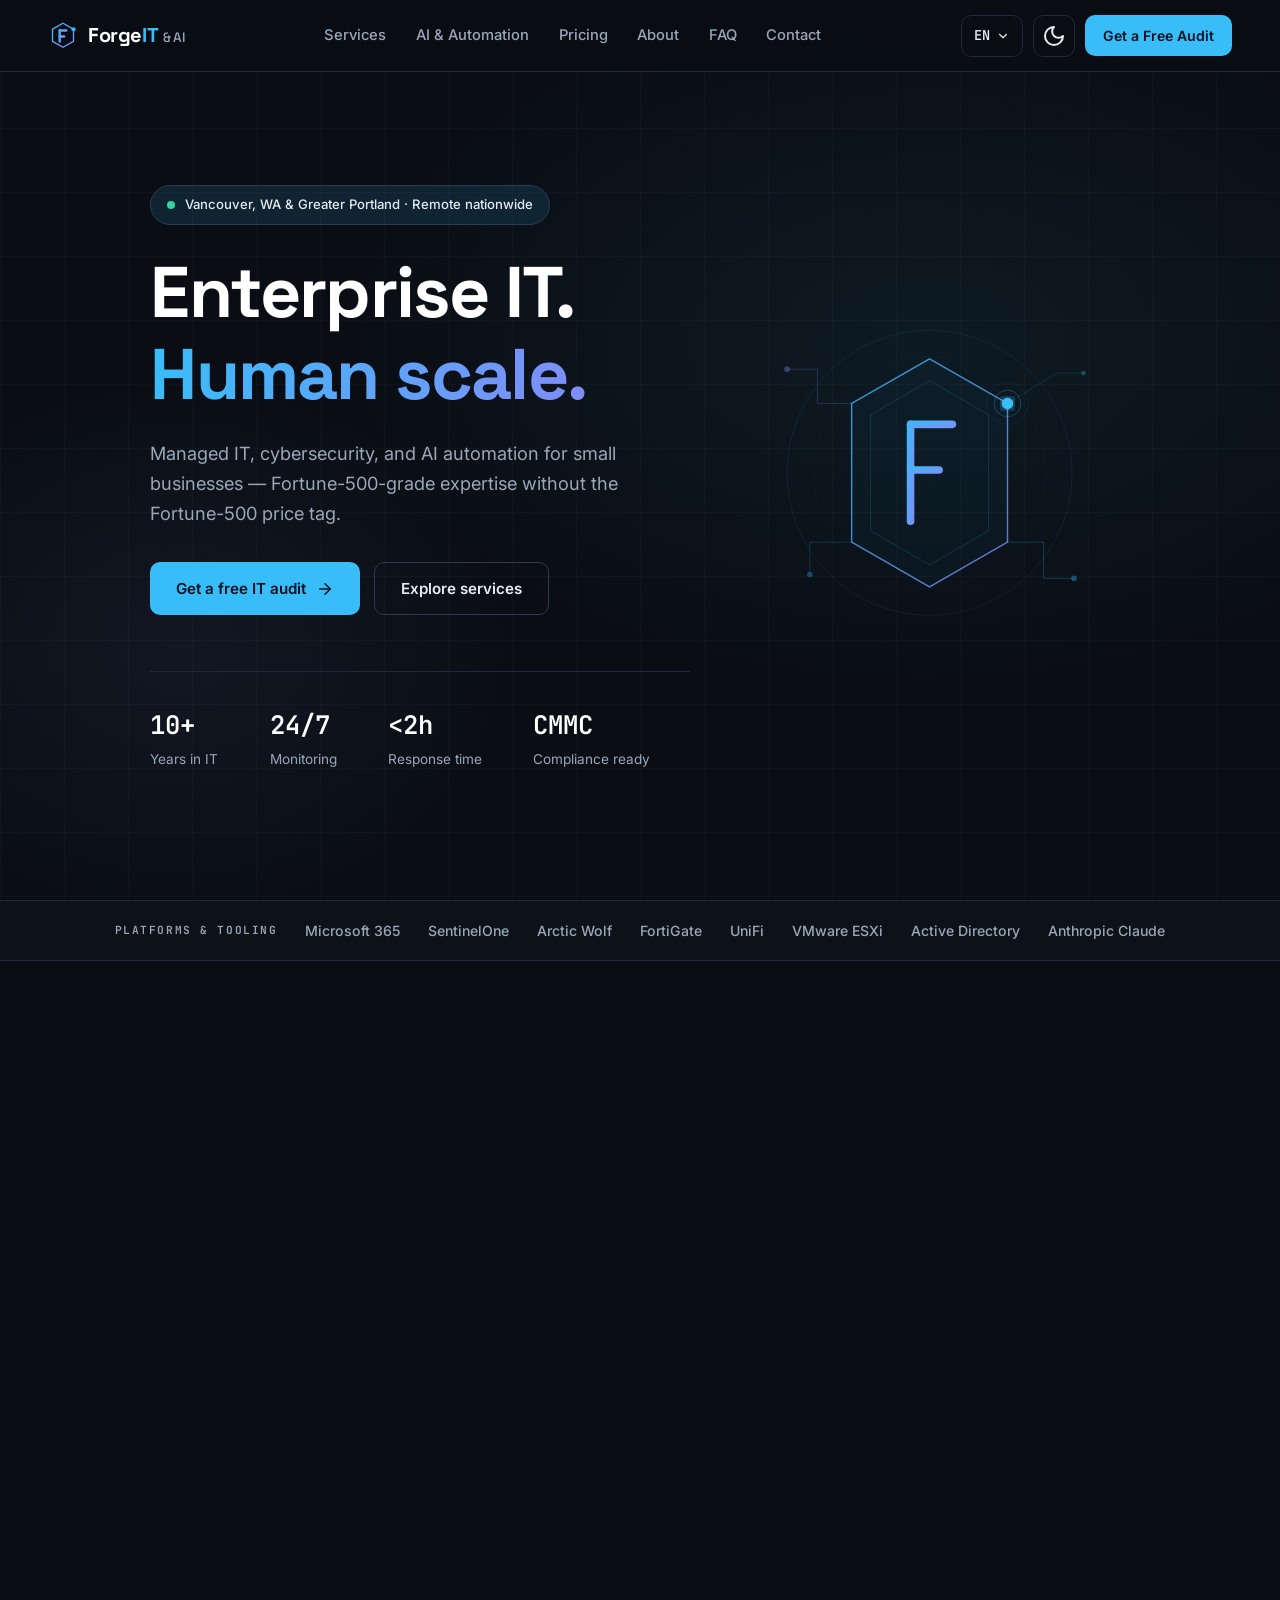
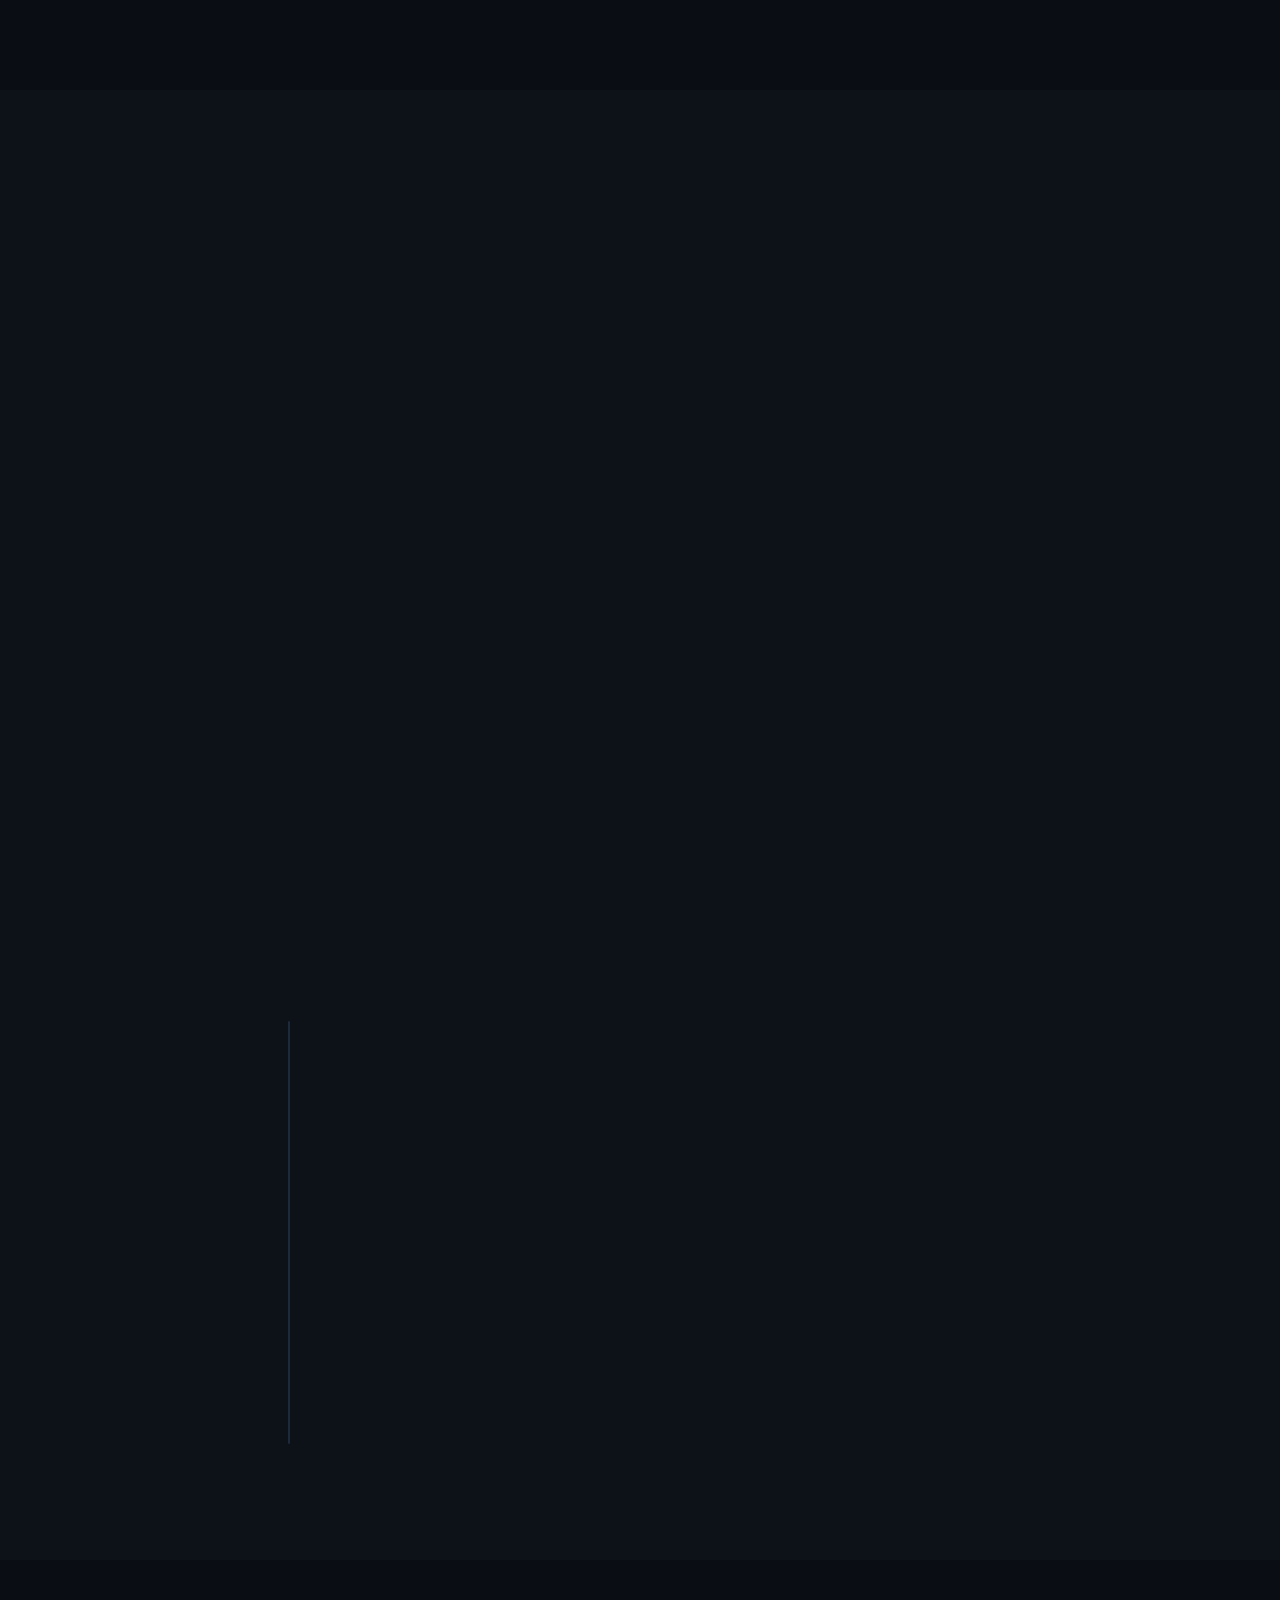
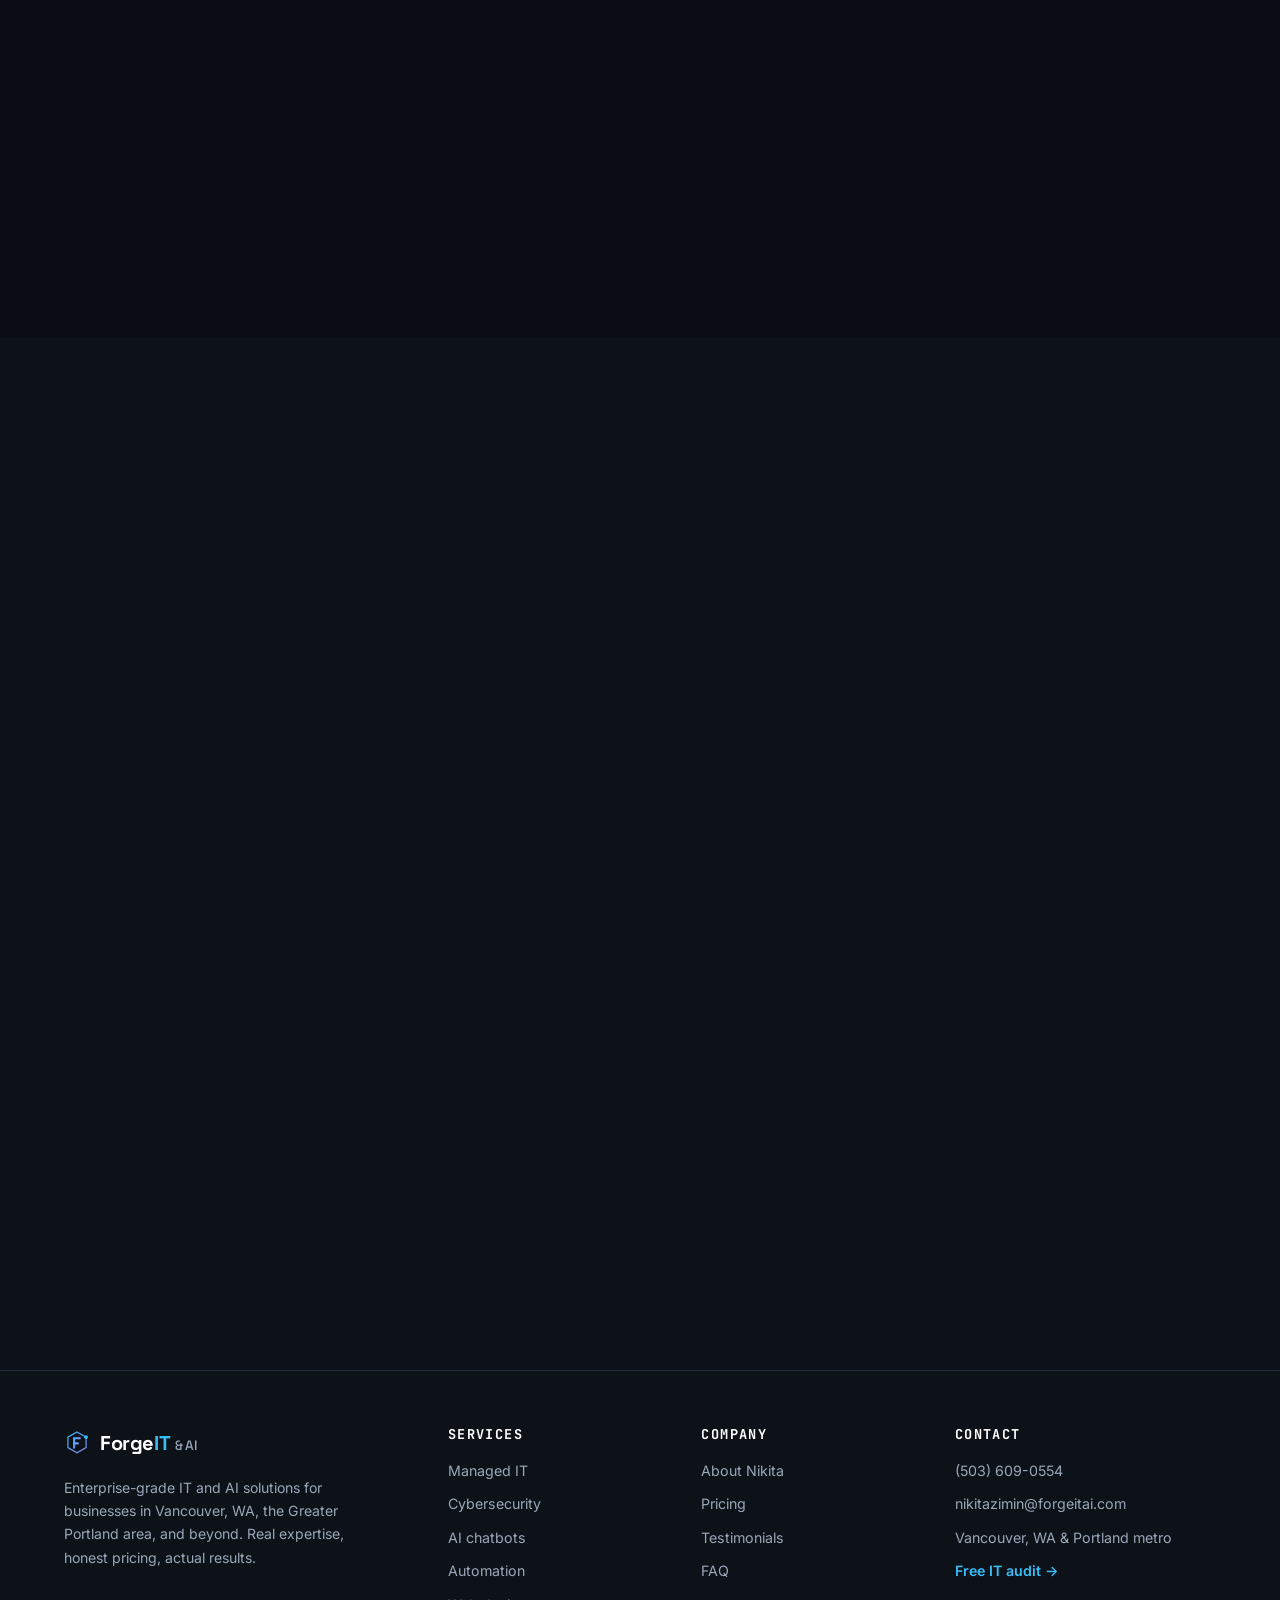
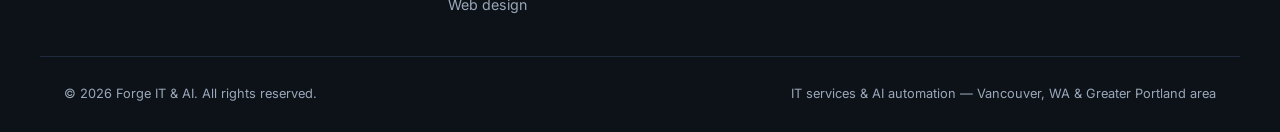
==== commit 62b320e6: "Add files via upload" ====
--- a/index.html
+++ b/index.html
@@ -1,2127 +1,782 @@
 <!DOCTYPE html>
-<html lang="en">
+<html lang="en" data-theme="dark">
 <head>
 <meta charset="UTF-8">
 <meta name="viewport" content="width=device-width, initial-scale=1.0">
-<title>Forge IT & AI | IT & AI Services — Vancouver, WA &amp; Greater Portland Area</title>
-<link href="https://fonts.googleapis.com/css2?family=Playfair+Display:wght@600;700;800&family=Inter:wght@300;400;500;600;700&display=swap" rel="stylesheet">
-<style>
-  :root {
-    --bg: #0a0c10;
-    --bg2: #0f1218;
-    --bg3: #141820;
-    --card: #161b24;
-    --border: rgba(255,255,255,0.07);
-    --accent: #00d4ff;
-    --accent2: #7c3aed;
-    --accent3: #10b981;
-    --text: #e8eaf0;
-    --muted: #8892a4;
-    --white: #ffffff;
-    --glow: 0 0 40px rgba(0,212,255,0.15);
-  }
-  [data-theme="light"] {
-    --bg: #f4f6f9;
-    --bg2: #ebeef3;
-    --bg3: #e2e6ec;
-    --card: #ffffff;
-    --border: rgba(0,0,0,0.1);
-    --accent: #0099cc;
-    --accent2: #6d28d9;
-    --accent3: #059669;
-    --text: #2d3748;
-    --muted: #64748b;
-    --white: #111827;
-    --glow: 0 0 40px rgba(0,153,204,0.1);
-  }
-  [data-theme="light"] nav {
-    background: rgba(244,246,249,0.9);
-  }
-  [data-theme="light"] #mobileMenu {
-    background: rgba(244,246,249,0.98);
-  }
-  [data-theme="light"] .chat-msg.user {
-    background: rgba(0,153,204,0.1); border-color: rgba(0,153,204,0.25);
-  }
-  [data-theme="light"] .chat-msg.bot,
-  [data-theme="light"] .typing {
-    background: var(--bg2); border-color: var(--border);
-  }
-  [data-theme="light"] .hero-bg {
-    background: radial-gradient(ellipse 80% 60% at 60% 20%, rgba(0,153,204,0.06) 0%, transparent 70%),
-                radial-gradient(ellipse 50% 40% at 10% 80%, rgba(109,40,217,0.06) 0%, transparent 60%);
-  }
-  [data-theme="light"] .grid-overlay {
-    background-image: linear-gradient(rgba(0,0,0,0.04) 1px, transparent 1px),
-                      linear-gradient(90deg, rgba(0,0,0,0.04) 1px, transparent 1px);
-  }
-  [data-theme="light"] .btn-primary { color: #fff; }
-  [data-theme="light"] .nav-cta { color: #fff; }
-  [data-theme="light"] .avatar-circle { color: #fff; }
-  [data-theme="light"] .notif-popup { background: #fff; }
-
-
-  /* ── LANGUAGE SELECTOR ── */
-  .lang-select {
-    position: relative; margin-right: 0.3rem; flex-shrink: 0;
-  }
-  .lang-btn {
-    display: flex; align-items: center; gap: 5px;
-    background: var(--card); border: 1px solid var(--border); border-radius: 10px;
-    padding: 6px 10px; cursor: pointer; font-size: 0.82rem; font-weight: 600;
-    color: var(--text); transition: all 0.25s; white-space: nowrap;
-  }
-  .lang-btn:hover { border-color: var(--accent); }
-  .lang-btn .lang-arrow { font-size: 0.6rem; transition: transform 0.2s; }
-  .lang-select.open .lang-arrow { transform: rotate(180deg); }
-  .lang-dropdown {
-    display: none; position: absolute; top: calc(100% + 6px); right: 0;
-    background: var(--card); border: 1px solid var(--border); border-radius: 10px;
-    overflow: hidden; min-width: 130px; z-index: 9999;
-    box-shadow: 0 12px 40px rgba(0,0,0,0.3);
-  }
-  .lang-select.open .lang-dropdown { display: block; }
-  .lang-option {
-    display: flex; align-items: center; gap: 8px; padding: 9px 14px;
-    cursor: pointer; font-size: 0.82rem; color: var(--text); transition: background 0.15s;
-  }
-  .lang-option:hover { background: rgba(0,212,255,0.08); }
-  .lang-option.active { color: var(--accent); font-weight: 700; }
-
-  /* ── THEME TOGGLE ── */
-  .theme-toggle {
-    width: 38px; height: 38px; border-radius: 10px; border: 1px solid var(--border);
-    background: var(--card); cursor: pointer; display: flex; align-items: center;
-    justify-content: center; font-size: 1.1rem; transition: all 0.25s; margin-right: 0.5rem; flex-shrink: 0;
-  }
-  .theme-toggle:hover { border-color: var(--accent); transform: translateY(-1px); }
-  .theme-toggle .icon-sun { display: none; }
-  .theme-toggle .icon-moon { display: block; }
-  [data-theme="light"] .theme-toggle .icon-sun { display: block; }
-  [data-theme="light"] .theme-toggle .icon-moon { display: none; }
-
-  *, *::before, *::after { box-sizing: border-box; margin: 0; padding: 0; }
-  html { scroll-behavior: smooth; }
-  body { background: var(--bg); color: var(--text); font-family: 'Inter', sans-serif; font-size: 15.5px; line-height: 1.6; overflow-x: hidden; }
-
-  /* ── NAV ── */
-  nav {
-    position: fixed; top: 0; left: 0; right: 0; z-index: 1000;
-    display: flex; align-items: center; justify-content: space-between;
-    padding: 0 5vw; height: 70px;
-    background: rgba(10,12,16,0.85); backdrop-filter: blur(16px);
-    border-bottom: 1px solid var(--border);
-    transition: all 0.3s;
-  }
-  .logo { font-family: 'Playfair Display', serif; font-weight: 800; font-size: 1.4rem; color: var(--white); text-decoration: none; letter-spacing: -0.02em; }
-  .logo span { color: var(--accent); }
-  .nav-links { display: flex; gap: 2rem; list-style: none; }
-  .nav-links a { color: var(--muted); text-decoration: none; font-size: 0.9rem; font-weight: 500; transition: color 0.2s; }
-  .nav-links a:hover { color: var(--accent); }
-  .nav-cta { background: var(--accent); color: #000; padding: 0.5rem 1.4rem; border-radius: 6px; font-weight: 600; font-size: 0.88rem; text-decoration: none; transition: all 0.2s; }
-  .nav-cta:hover { background: #fff; transform: translateY(-1px); }
-  .hamburger { display: none; flex-direction: column; gap: 5px; cursor: pointer; }
-  .hamburger span { width: 24px; height: 2px; background: var(--text); border-radius: 2px; transition: all 0.3s; }
-
-  /* ── SECTIONS ── */
-  section { padding: 100px 5vw; }
-  .page { display: none; }
-  .page.active { display: block; }
-
-  /* ── HERO ── */
-  #home { min-height: 100vh; display: flex; flex-direction: column; justify-content: center; padding-top: 120px; position: relative; overflow: hidden; }
-  .hero-bg {
-    position: absolute; inset: 0; z-index: 0;
-    background: radial-gradient(ellipse 80% 60% at 60% 20%, rgba(0,212,255,0.07) 0%, transparent 70%),
-                radial-gradient(ellipse 50% 40% at 10% 80%, rgba(124,58,237,0.08) 0%, transparent 60%);
-  }
-  .grid-overlay {
-    position: absolute; inset: 0; z-index: 0;
-    background-image: linear-gradient(rgba(255,255,255,0.02) 1px, transparent 1px),
-                      linear-gradient(90deg, rgba(255,255,255,0.02) 1px, transparent 1px);
-    background-size: 60px 60px;
-  }
-  .hero-content { position: relative; z-index: 1; max-width: 780px; }
-  .hero-badge {
-    display: inline-flex; align-items: center; gap: 8px;
-    background: rgba(0,212,255,0.1); border: 1px solid rgba(0,212,255,0.25);
-    color: var(--accent); padding: 6px 16px; border-radius: 100px;
-    font-size: 0.8rem; font-weight: 600; letter-spacing: 0.05em;
-    text-transform: uppercase; margin-bottom: 1.5rem;
-    animation: fadeUp 0.6s ease both;
-  }
-  .hero-badge::before { content: '●'; font-size: 0.6rem; animation: pulse 2s infinite; }
-  @keyframes pulse { 0%,100%{opacity:1}50%{opacity:0.3} }
-  h1.hero-title {
-    font-family: 'Playfair Display', serif; font-weight: 800;
-    font-size: clamp(2.8rem, 6vw, 5.5rem); line-height: 1.05;
-    color: var(--white); letter-spacing: -0.01em;
-    animation: fadeUp 0.6s 0.1s ease both;
-  }
-  h1.hero-title .line2 { color: var(--accent); }
-  .hero-sub {
-    font-size: 1.15rem; color: var(--muted); max-width: 540px;
-    margin: 1.5rem 0 2.5rem;
-    animation: fadeUp 0.6s 0.2s ease both;
-  }
-  .hero-btns { display: flex; gap: 1rem; flex-wrap: wrap; animation: fadeUp 0.6s 0.3s ease both; }
-  .btn-primary { background: var(--accent); color: #000; padding: 0.85rem 2rem; border-radius: 8px; font-weight: 700; font-size: 0.95rem; text-decoration: none; transition: all 0.25s; display: inline-flex; align-items: center; gap: 8px; }
-  .btn-primary:hover { transform: translateY(-2px); box-shadow: 0 8px 30px rgba(0,212,255,0.35); }
-  .btn-outline { border: 1.5px solid var(--border); color: var(--text); padding: 0.85rem 2rem; border-radius: 8px; font-weight: 600; font-size: 0.95rem; text-decoration: none; transition: all 0.25s; }
-  .btn-outline:hover { border-color: var(--accent); color: var(--accent); }
-  .hero-stats { display: flex; gap: 3rem; margin-top: 4rem; padding-top: 3rem; border-top: 1px solid var(--border); animation: fadeUp 0.6s 0.4s ease both; flex-wrap: wrap; }
-  .stat-item h3 { font-family: 'Playfair Display', serif; font-size: 2rem; font-weight: 800; color: var(--white); }
-  .stat-item p { font-size: 0.85rem; color: var(--muted); }
-  .hero-visual { position: absolute; right: -5vw; top: 50%; transform: translateY(-50%); width: 420px; opacity: 0.08; pointer-events: none; }
-
-  @keyframes fadeUp { from{opacity:0;transform:translateY(24px)} to{opacity:1;transform:translateY(0)} }
-  .reveal { opacity: 0; transform: translateY(40px); transition: opacity 0.7s ease, transform 0.7s ease; }
-  .reveal.visible { opacity: 1; transform: translateY(0); }
-
-  /* ── SECTIONS COMMON ── */
-  .section-label { font-size: 0.78rem; font-weight: 700; letter-spacing: 0.12em; text-transform: uppercase; color: var(--accent); margin-bottom: 1rem; }
-  h2.section-title { font-family: 'Playfair Display', serif; font-weight: 800; font-size: clamp(2rem,4vw,3rem); color: var(--white); letter-spacing: -0.01em; line-height: 1.15; }
-  h2.section-title span { color: var(--accent); }
-  .section-sub { font-size: 1.05rem; color: var(--muted); max-width: 560px; margin-top: 1rem; }
-
-  /* ── SERVICES ── */
-  #services { background: var(--bg2); }
-  .services-grid { display: grid; grid-template-columns: repeat(auto-fill, minmax(300px, 1fr)); gap: 1.5rem; margin-top: 3.5rem; }
-  .service-card {
-    background: var(--card); border: 1px solid var(--border); border-radius: 16px;
-    padding: 2rem; position: relative; overflow: hidden;
-    transition: all 0.3s; cursor: pointer;
-  }
-  .service-card::before {
-    content: ''; position: absolute; inset: 0; opacity: 0;
-    background: radial-gradient(circle at 50% 0%, rgba(0,212,255,0.08), transparent 70%);
-    transition: opacity 0.3s;
-  }
-  .service-card:hover::before { opacity: 1; }
-  .service-card:hover { border-color: rgba(0,212,255,0.3); transform: translateY(-4px); box-shadow: var(--glow); }
-  .service-icon { width: 48px; height: 48px; border-radius: 12px; display: flex; align-items: center; justify-content: center; margin-bottom: 1.2rem; font-size: 1.4rem; }
-  .icon-blue { background: rgba(0,212,255,0.12); }
-  .icon-purple { background: rgba(124,58,237,0.12); }
-  .icon-green { background: rgba(16,185,129,0.12); }
-  .icon-orange { background: rgba(251,146,60,0.12); }
-  .service-card h3 { font-family: 'Playfair Display', serif; font-weight: 700; font-size: 1.1rem; color: var(--white); margin-bottom: 0.6rem; }
-  .service-card p { font-size: 0.9rem; color: var(--muted); line-height: 1.6; }
-  .service-price { margin-top: 1.2rem; padding-top: 1.2rem; border-top: 1px solid var(--border); display: flex; align-items: baseline; gap: 8px; }
-  .price-amount { font-family: 'Playfair Display', serif; font-weight: 800; font-size: 1.5rem; color: var(--accent); }
-  .price-period { font-size: 0.8rem; color: var(--muted); }
-  .price-old { font-size: 0.82rem; color: var(--muted); text-decoration: line-through; }
-  .badge-save { background: rgba(16,185,129,0.12); color: var(--accent3); font-size: 0.72rem; font-weight: 700; padding: 3px 8px; border-radius: 4px; border: 1px solid rgba(16,185,129,0.2); }
-
-  /* ── AI SECTION ── */
-  #ai { background: var(--bg3); }
-  .ai-grid { display: grid; grid-template-columns: 1fr 1fr; gap: 3rem; align-items: center; margin-top: 3rem; }
-  .ai-features { display: flex; flex-direction: column; gap: 1.5rem; }
-  .ai-feature { display: flex; gap: 1rem; align-items: flex-start; padding: 1.2rem; background: var(--card); border: 1px solid var(--border); border-radius: 12px; transition: all 0.3s; }
-  .ai-feature:hover { border-color: rgba(124,58,237,0.4); transform: translateX(6px); }
-  .ai-feature-icon { width: 40px; height: 40px; border-radius: 10px; background: rgba(124,58,237,0.12); display: flex; align-items: center; justify-content: center; flex-shrink: 0; font-size: 1.1rem; }
-  .ai-feature-text h4 { font-family: 'Playfair Display', serif; font-weight: 700; color: var(--white); margin-bottom: 4px; font-size: 0.95rem; }
-  .ai-feature-text p { font-size: 0.85rem; color: var(--muted); }
-  .ai-visual-box {
-    background: var(--card); border: 1px solid var(--border); border-radius: 20px;
-    padding: 2rem; position: relative; overflow: hidden;
-    min-height: 400px; display: flex; flex-direction: column; justify-content: space-between;
-  }
-  .ai-visual-box::after {
-    content: ''; position: absolute; bottom: -60px; right: -60px;
-    width: 200px; height: 200px; border-radius: 50%;
-    background: radial-gradient(circle, rgba(124,58,237,0.3), transparent);
-    pointer-events: none;
-  }
-  .chat-demo { display: flex; flex-direction: column; gap: 1rem; }
-  .chat-msg { max-width: 80%; padding: 0.8rem 1rem; border-radius: 12px; font-size: 0.88rem; line-height: 1.5; }
-  .chat-msg.user { background: rgba(0,212,255,0.12); border: 1px solid rgba(0,212,255,0.2); align-self: flex-end; color: var(--text); border-bottom-right-radius: 4px; }
-  .chat-msg.bot { background: var(--bg3); border: 1px solid var(--border); align-self: flex-start; color: var(--text); border-bottom-left-radius: 4px; }
-  .chat-msg.bot .bot-name { font-size: 0.72rem; color: var(--accent); font-weight: 700; margin-bottom: 4px; }
-  .typing { display: flex; gap: 4px; align-items: center; padding: 0.8rem 1rem; background: var(--bg3); border: 1px solid var(--border); border-radius: 12px; border-bottom-left-radius: 4px; width: fit-content; }
-  .dot { width: 7px; height: 7px; border-radius: 50%; background: var(--muted); animation: blink 1.4s infinite; }
-  .dot:nth-child(2) { animation-delay: 0.2s; }
-  .dot:nth-child(3) { animation-delay: 0.4s; }
-  @keyframes blink { 0%,80%,100%{opacity:0.3}40%{opacity:1} }
-
-  /* ── ABOUT ── */
-  #about { background: var(--bg2); }
-  .about-grid { display: grid; grid-template-columns: 1fr 1.2fr; gap: 4rem; align-items: center; margin-top: 3rem; }
-  .about-photo-wrap { position: relative; }
-  .about-photo {
-    width: 100%; aspect-ratio: 4/5; background: var(--card);
-    border-radius: 20px; border: 1px solid var(--border);
-    overflow: hidden; position: relative; display: flex; align-items: center; justify-content: center;
-  }
-  .about-photo-placeholder { 
-    width: 100%; height: 100%; 
-    background: linear-gradient(135deg, rgba(0,212,255,0.05) 0%, rgba(124,58,237,0.08) 100%);
-    display: flex; flex-direction: column; align-items: center; justify-content: center;
-    gap: 1rem;
-  }
-  .avatar-circle { width: 120px; height: 120px; border-radius: 50%; background: linear-gradient(135deg, var(--accent), var(--accent2)); display: flex; align-items: center; justify-content: center; font-family: 'Playfair Display', serif; font-weight: 800; font-size: 2.5rem; color: #000; }
-  .about-name-tag { text-align: center; }
-  .about-name-tag h4 { font-family: 'Playfair Display', serif; color: var(--white); font-weight: 700; }
-  .about-name-tag span { font-size: 0.85rem; color: var(--muted); }
-  .badge-float {
-    position: absolute; background: var(--card); border: 1px solid var(--border);
-    border-radius: 10px; padding: 0.6rem 1rem; display: flex; align-items: center; gap: 8px;
-    font-size: 0.82rem; white-space: nowrap;
-  }
-  .badge-float.b1 { bottom: -20px; left: -20px; }
-  .badge-float.b2 { top: 20px; right: -20px; }
-  .badge-float .dot-green { width: 8px; height: 8px; border-radius: 50%; background: var(--accent3); }
-  .skills-cloud { display: flex; flex-wrap: wrap; gap: 0.5rem; margin-top: 1.5rem; }
-  .skill-tag { background: var(--card); border: 1px solid var(--border); padding: 5px 12px; border-radius: 100px; font-size: 0.8rem; color: var(--muted); transition: all 0.2s; }
-  .skill-tag:hover { border-color: var(--accent); color: var(--accent); }
-  .about-certs { margin-top: 2rem; display: flex; gap: 1rem; flex-wrap: wrap; }
-  .cert-badge { background: var(--card); border: 1px solid var(--border); padding: 0.6rem 1rem; border-radius: 8px; font-size: 0.8rem; color: var(--text); display: flex; align-items: center; gap: 6px; }
-  .cert-icon { font-size: 1rem; }
-
-  /* ── PRICING ── */
-  #pricing { background: var(--bg); }
-  .pricing-toggle { display: flex; align-items: center; gap: 1rem; margin: 2rem 0 3rem; }
-  .toggle-label { font-size: 0.9rem; color: var(--muted); }
-  .toggle-label.active { color: var(--white); font-weight: 600; }
-  .toggle { width: 48px; height: 26px; background: var(--card); border: 1px solid var(--border); border-radius: 100px; position: relative; cursor: pointer; transition: background 0.3s; }
-  .toggle.on { background: var(--accent); }
-  .toggle-knob { width: 20px; height: 20px; background: #fff; border-radius: 50%; position: absolute; top: 2px; left: 3px; transition: left 0.3s; }
-  .toggle.on .toggle-knob { left: 25px; }
-  .pricing-grid { display: grid; grid-template-columns: repeat(3, 1fr); gap: 1.5rem; }
-  .pricing-card {
-    background: var(--card); border: 1px solid var(--border); border-radius: 20px;
-    padding: 2.5rem 2rem; position: relative; transition: all 0.3s;
-  }
-  .pricing-card.featured {
-    border-color: rgba(0,212,255,0.4);
-    background: linear-gradient(135deg, rgba(0,212,255,0.04), var(--card));
-  }
-  .pricing-card:hover { transform: translateY(-6px); box-shadow: var(--glow); }
-  .popular-tag { position: absolute; top: -12px; left: 50%; transform: translateX(-50%); background: var(--accent); color: #000; font-size: 0.72rem; font-weight: 700; padding: 4px 14px; border-radius: 100px; white-space: nowrap; }
-  .pricing-card h3 { font-family: 'Playfair Display', serif; font-weight: 700; color: var(--white); margin-bottom: 0.4rem; }
-  .pricing-card .desc { font-size: 0.87rem; color: var(--muted); margin-bottom: 1.5rem; }
-  .price-display { display: flex; align-items: baseline; gap: 4px; margin-bottom: 1.5rem; }
-  .price-display .dollar { font-size: 1.2rem; color: var(--accent); font-weight: 700; margin-top: 6px; }
-  .price-display .num { font-family: 'Playfair Display', serif; font-size: 3rem; font-weight: 800; color: var(--white); line-height: 1; }
-  .price-display .period { font-size: 0.85rem; color: var(--muted); }
-  .pricing-features { list-style: none; display: flex; flex-direction: column; gap: 0.7rem; margin-bottom: 2rem; }
-  .pricing-features li { display: flex; align-items: flex-start; gap: 8px; font-size: 0.88rem; color: var(--muted); }
-  .pricing-features li .check { color: var(--accent3); flex-shrink: 0; }
-  .pricing-features li .x { color: #ef4444; flex-shrink: 0; }
-  .btn-plan { display: block; text-align: center; padding: 0.85rem; border-radius: 8px; font-weight: 700; font-size: 0.9rem; text-decoration: none; transition: all 0.25s; }
-  .btn-plan.primary { background: var(--accent); color: #000; }
-  .btn-plan.primary:hover { box-shadow: 0 6px 24px rgba(0,212,255,0.35); transform: translateY(-2px); }
-  .btn-plan.outline { border: 1.5px solid var(--border); color: var(--text); }
-  .btn-plan.outline:hover { border-color: var(--accent); color: var(--accent); }
-
-  /* ── PROCESS ── */
-  #process { background: var(--bg2); }
-  .process-steps { display: grid; grid-template-columns: repeat(4, 1fr); gap: 1px; margin-top: 3.5rem; position: relative; }
-  .process-steps::before { content: ''; position: absolute; top: 40px; left: 10%; right: 10%; height: 1px; background: linear-gradient(90deg, transparent, var(--border), var(--border), transparent); }
-  .step-card { padding: 2rem 1.5rem; text-align: center; position: relative; }
-  .step-num { width: 64px; height: 64px; border-radius: 50%; border: 1px solid var(--border); background: var(--card); display: flex; align-items: center; justify-content: center; margin: 0 auto 1.2rem; font-family: 'Playfair Display', serif; font-weight: 800; font-size: 1.2rem; color: var(--accent); position: relative; z-index: 1; }
-  .step-card h4 { font-family: 'Playfair Display', serif; font-weight: 700; color: var(--white); margin-bottom: 0.5rem; }
-  .step-card p { font-size: 0.85rem; color: var(--muted); }
-
-  /* ── TESTIMONIALS ── */
-  #testimonials { background: var(--bg3); }
-  .testi-grid { display: grid; grid-template-columns: repeat(3, 1fr); gap: 1.5rem; margin-top: 3rem; }
-  .testi-card { background: var(--card); border: 1px solid var(--border); border-radius: 16px; padding: 1.8rem; position: relative; }
-  .testi-card::before { content: '"'; font-family: 'Playfair Display', serif; font-size: 5rem; color: rgba(0,212,255,0.08); position: absolute; top: 0; left: 1.5rem; line-height: 1; }
-  .stars { color: #fbbf24; font-size: 0.9rem; margin-bottom: 1rem; }
-  .testi-card p { font-size: 0.9rem; color: var(--muted); line-height: 1.7; margin-bottom: 1.5rem; font-style: italic; }
-  .testi-author { display: flex; align-items: center; gap: 12px; }
-  .author-avatar { width: 40px; height: 40px; border-radius: 50%; display: flex; align-items: center; justify-content: center; font-weight: 700; font-size: 0.85rem; }
-  .av1 { background: rgba(0,212,255,0.15); color: var(--accent); }
-  .av2 { background: rgba(124,58,237,0.15); color: #a78bfa; }
-  .av3 { background: rgba(16,185,129,0.15); color: var(--accent3); }
-  .author-info span { display: block; }
-  .author-name { font-weight: 600; color: var(--white); font-size: 0.9rem; }
-  .author-title { font-size: 0.78rem; color: var(--muted); }
-
-  /* ── CONTACT ── */
-  #contact { background: var(--bg); }
-  .contact-grid { display: grid; grid-template-columns: 1fr 1fr; gap: 4rem; margin-top: 3rem; }
-  .contact-info { display: flex; flex-direction: column; gap: 1.5rem; }
-  .contact-item { display: flex; gap: 1rem; align-items: flex-start; }
-  .contact-icon { width: 44px; height: 44px; border-radius: 10px; background: var(--card); border: 1px solid var(--border); display: flex; align-items: center; justify-content: center; font-size: 1.1rem; flex-shrink: 0; }
-  .contact-item h4 { font-weight: 600; color: var(--white); font-size: 0.9rem; margin-bottom: 2px; }
-  .contact-item p { font-size: 0.88rem; color: var(--muted); }
-  .contact-form { display: flex; flex-direction: column; gap: 1rem; }
-  .form-row { display: grid; grid-template-columns: 1fr 1fr; gap: 1rem; }
-  .form-group { display: flex; flex-direction: column; gap: 6px; }
-  .form-group label { font-size: 0.82rem; color: var(--muted); font-weight: 500; }
-  .form-group input, .form-group textarea, .form-group select {
-    background: var(--card); border: 1px solid var(--border); border-radius: 8px;
-    padding: 0.75rem 1rem; color: var(--text); font-family: 'Inter', sans-serif; font-size: 0.9rem;
-    transition: border-color 0.2s; outline: none; resize: vertical;
-  }
-  .form-group input:focus, .form-group textarea:focus, .form-group select:focus { border-color: var(--accent); }
-  .form-group textarea { min-height: 120px; }
-  .form-group select option { background: var(--bg2); }
-  .submit-btn {
-    background: var(--accent); color: #000; border: none; padding: 0.9rem; border-radius: 8px;
-    font-weight: 700; font-size: 0.95rem; cursor: pointer; transition: all 0.25s;
-    font-family: 'Inter', sans-serif;
-  }
-  .submit-btn:hover { box-shadow: 0 6px 24px rgba(0,212,255,0.35); transform: translateY(-2px); }
-
-  /* ── FOOTER ── */
-  footer {
-    background: var(--bg2); border-top: 1px solid var(--border);
-    padding: 4rem 5vw 2rem;
-  }
-  .footer-grid { display: grid; grid-template-columns: 2fr 1fr 1fr 1fr; gap: 3rem; margin-bottom: 3rem; }
-  .footer-brand p { font-size: 0.88rem; color: var(--muted); margin-top: 1rem; max-width: 280px; line-height: 1.7; }
-  .footer-col h5 { font-family: 'Playfair Display', serif; font-weight: 700; color: var(--white); margin-bottom: 1rem; font-size: 0.9rem; }
-  .footer-col ul { list-style: none; display: flex; flex-direction: column; gap: 0.6rem; }
-  .footer-col ul a { color: var(--muted); text-decoration: none; font-size: 0.88rem; transition: color 0.2s; }
-  .footer-col ul a:hover { color: var(--accent); }
-  .footer-bottom { padding-top: 2rem; border-top: 1px solid var(--border); display: flex; justify-content: space-between; align-items: center; flex-wrap: wrap; gap: 1rem; }
-  .footer-bottom p { font-size: 0.82rem; color: var(--muted); }
-
-  /* ── SCROLL ANIMATION ── */
-  .reveal { opacity: 0; transform: translateY(30px); transition: opacity 0.6s ease, transform 0.6s ease; }
-  .reveal.visible { opacity: 1; transform: translateY(0); }
-  .reveal-left { opacity: 0; transform: translateX(-30px); transition: opacity 0.7s ease, transform 0.7s ease; }
-  .reveal-left.visible { opacity: 1; transform: translateX(0); }
-  .reveal-right { opacity: 0; transform: translateX(30px); transition: opacity 0.7s ease, transform 0.7s ease; }
-  .reveal-right.visible { opacity: 1; transform: translateX(0); }
-
-  /* ── MOBILE ── */
-  @media (max-width: 900px) {
-    .nav-links, .nav-cta { display: none; }
-    .hamburger { display: flex; }
-    .theme-toggle { margin-right: 1rem; }
-    .pricing-grid { grid-template-columns: 1fr; max-width: 400px; margin: 0 auto; }
-    .process-steps { grid-template-columns: repeat(2, 1fr); }
-    .testi-grid { grid-template-columns: 1fr; }
-    .ai-grid, .about-grid, .contact-grid { grid-template-columns: 1fr; }
-    .about-photo-wrap { max-width: 320px; margin: 0 auto; }
-    .footer-grid { grid-template-columns: 1fr 1fr; }
-    .form-row { grid-template-columns: 1fr; }
-    .hero-stats { gap: 2rem; }
-    .process-steps::before { display: none; }
-  }
-  @media (max-width: 600px) {
-    section { padding: 70px 5vw; }
-    .services-grid { grid-template-columns: 1fr; }
-    .footer-grid { grid-template-columns: 1fr; }
-    .process-steps { grid-template-columns: 1fr; }
-  }
-
-  /* ── MOBILE MENU ── */
-  .mobile-menu {
-    display: none; position: fixed; inset: 70px 0 0; z-index: 999;
-    background: rgba(10,12,16,0.97); backdrop-filter: blur(20px);
-    padding: 2rem 5vw; flex-direction: column; gap: 1.5rem;
-  }
-  .mobile-menu.open { display: flex; }
-  .mobile-menu a { color: var(--text); text-decoration: none; font-size: 1.2rem; font-weight: 500; padding: 0.5rem 0; border-bottom: 1px solid var(--border); }
-
-  /* Floating elements animation */
-  @keyframes floatY { 0%,100%{transform:translateY(0)} 50%{transform:translateY(-12px)} }
-  .float { animation: floatY 4s ease-in-out infinite; }
-  .float2 { animation: floatY 5s 1s ease-in-out infinite; }
-
-  /* ── CIRCUIT LINES ── */
-  .circuit { position: absolute; pointer-events: none; opacity: 0.04; }
-
-  /* notification popup */
-  .notif-popup {
-    position: fixed; bottom: 30px; left: 30px; z-index: 9999;
-    background: var(--card); border: 1px solid var(--border); border-radius: 14px;
-    padding: 1rem 1.2rem; display: flex; align-items: center; gap: 12px;
-    max-width: 280px; transform: translateX(-120%); transition: transform 0.5s ease;
-    box-shadow: 0 20px 60px rgba(0,0,0,0.4);
-  }
-  .notif-popup.show { transform: translateX(0); }
-  .notif-av { width: 36px; height: 36px; border-radius: 50%; background: rgba(16,185,129,0.15); display: flex; align-items: center; justify-content: center; font-size: 1rem; flex-shrink: 0; }
-  .notif-text span { display: block; }
-  .notif-title { font-weight: 600; color: var(--white); font-size: 0.85rem; }
-  .notif-sub { font-size: 0.75rem; color: var(--muted); }
-  .notif-dot { width: 8px; height: 8px; border-radius: 50%; background: var(--accent3); position: absolute; top: 12px; right: 12px; }
-</style>
+<title>Forge IT &amp; AI — Managed IT, Cybersecurity &amp; AI Automation | Vancouver, WA &amp; Portland</title>
+<meta name="description" content="Enterprise-grade managed IT, cybersecurity, and AI automation for small businesses in Vancouver, WA and the Greater Portland area. Transparent pricing — always $20 below market. Free IT audit.">
+<link rel="canonical" href="https://forgeitai.com/">
+<meta property="og:type" content="website">
+<meta property="og:title" content="Forge IT & AI — Managed IT, Cybersecurity & AI Automation">
+<meta property="og:description" content="Fortune-500-grade IT expertise without the Fortune-500 price tag. Serving Vancouver, WA & the Greater Portland area.">
+<meta property="og:url" content="https://forgeitai.com/">
+<meta property="og:site_name" content="Forge IT & AI">
+<meta name="theme-color" content="#0A0E14">
+<link rel="preconnect" href="https://fonts.googleapis.com">
+<link rel="preconnect" href="https://fonts.gstatic.com" crossorigin>
+<link href="https://fonts.googleapis.com/css2?family=Space+Grotesk:wght@500;600;700&family=Inter:wght@400;500;600&family=JetBrains+Mono:wght@500;600&display=swap" rel="stylesheet">
+<link rel="stylesheet" href="css/style.css">
+<script type="application/ld+json">
+{
+  "@context": "https://schema.org",
+  "@type": "ProfessionalService",
+  "name": "Forge IT & AI",
+  "description": "Managed IT services, cybersecurity, and AI automation for small and mid-size businesses.",
+  "url": "https://forgeitai.com/",
+  "telephone": "+1-503-609-0554",
+  "email": "nikitazimin@forgeitai.com",
+  "address": { "@type": "PostalAddress", "addressLocality": "Vancouver", "addressRegion": "WA", "addressCountry": "US" },
+  "areaServed": ["Vancouver WA", "Portland OR", "Camas WA", "Washougal WA", "Pacific Northwest", "Remote / Nationwide"],
+  "founder": { "@type": "Person", "name": "Nikita Zimin", "jobTitle": "IT & AI Specialist" },
+  "openingHours": "Mo-Fr 08:00-18:00",
+  "priceRange": "$$"
+}
+</script>
 </head>
 <body>
 
-<!-- NAV -->
-<nav id="navbar">
-  <a href="#home" class="logo" data-nav="home" style="display:flex;align-items:center;gap:8px;text-decoration:none;">
-    <svg viewBox="0 0 40 40" width="28" height="28" xmlns="http://www.w3.org/2000/svg" style="flex-shrink:0;">
-      <defs>
-        <linearGradient id="ncg" x1="0" y1="0" x2="1" y2="1"><stop offset="0%" stop-color="#00d4ff"/><stop offset="100%" stop-color="#7c3aed"/></linearGradient>
-      </defs>
-      <polygon points="20,3 34,11 34,27 20,35 6,27 6,11" fill="rgba(0,212,255,0.06)" stroke="url(#ncg)" stroke-width="1.5"/>
-      <rect x="14" y="11" width="3" height="18" rx="1.5" fill="url(#ncg)"/>
-      <rect x="14" y="11" width="12" height="3" rx="1.5" fill="url(#ncg)"/>
-      <rect x="14" y="19" width="9" height="3" rx="1.5" fill="url(#ncg)"/>
-      <circle cx="34" cy="11" r="3" fill="#00d4ff" opacity="0.9"/>
+<a class="skip-link" href="#main">Skip to main content</a>
+
+<!-- ═══ SVG ICON SPRITE ═══ -->
+<svg xmlns="http://www.w3.org/2000/svg" style="display:none" aria-hidden="true">
+  <symbol id="i-monitor" viewBox="0 0 24 24"><rect width="20" height="14" x="2" y="3" rx="2"/><line x1="8" x2="16" y1="21" y2="21"/><line x1="12" x2="12" y1="17" y2="21"/></symbol>
+  <symbol id="i-server" viewBox="0 0 24 24"><rect width="20" height="8" x="2" y="2" rx="2"/><rect width="20" height="8" x="2" y="14" rx="2"/><line x1="6" x2="6.01" y1="6" y2="6"/><line x1="6" x2="6.01" y1="18" y2="18"/></symbol>
+  <symbol id="i-rocket" viewBox="0 0 24 24"><path d="M4.5 16.5c-1.5 1.26-2 5-2 5s3.74-.5 5-2c.71-.84.7-2.13-.09-2.91a2.18 2.18 0 0 0-2.91-.09z"/><path d="m12 15-3-3a22 22 0 0 1 2-3.95A12.88 12.88 0 0 1 22 2c0 2.72-.78 7.5-6 11a22.35 22.35 0 0 1-4 2z"/><path d="M9 12H4s.55-3.03 2-4c1.62-1.08 5 0 5 0"/><path d="M12 15v5s3.03-.55 4-2c1.08-1.62 0-5 0-5"/></symbol>
+  <symbol id="i-shield" viewBox="0 0 24 24"><path d="M20 13c0 5-3.5 7.5-7.66 8.95a1 1 0 0 1-.67-.01C7.5 20.5 4 18 4 13V6a1 1 0 0 1 1-1c2 0 4.5-1.2 6.24-2.72a1.17 1.17 0 0 1 1.52 0C14.51 3.81 17 5 19 5a1 1 0 0 1 1 1z"/></symbol>
+  <symbol id="i-shield-check" viewBox="0 0 24 24"><path d="M20 13c0 5-3.5 7.5-7.66 8.95a1 1 0 0 1-.67-.01C7.5 20.5 4 18 4 13V6a1 1 0 0 1 1-1c2 0 4.5-1.2 6.24-2.72a1.17 1.17 0 0 1 1.52 0C14.51 3.81 17 5 19 5a1 1 0 0 1 1 1z"/><path d="m9 12 2 2 4-4"/></symbol>
+  <symbol id="i-lock" viewBox="0 0 24 24"><rect width="18" height="11" x="3" y="11" rx="2"/><path d="M7 11V7a5 5 0 0 1 10 0v4"/></symbol>
+  <symbol id="i-wifi" viewBox="0 0 24 24"><path d="M12 20h.01"/><path d="M2 8.82a15 15 0 0 1 20 0"/><path d="M5 12.859a10 10 0 0 1 14 0"/><path d="M8.5 16.429a5 5 0 0 1 7 0"/></symbol>
+  <symbol id="i-clipboard" viewBox="0 0 24 24"><rect width="8" height="4" x="8" y="2" rx="1"/><path d="M16 4h2a2 2 0 0 1 2 2v14a2 2 0 0 1-2 2H6a2 2 0 0 1-2-2V6a2 2 0 0 1 2-2h2"/><path d="m9 14 2 2 4-4"/></symbol>
+  <symbol id="i-bot" viewBox="0 0 24 24"><path d="M12 8V4H8"/><rect width="16" height="12" x="4" y="8" rx="2"/><path d="M2 14h2"/><path d="M20 14h2"/><path d="M15 13v2"/><path d="M9 13v2"/></symbol>
+  <symbol id="i-zap" viewBox="0 0 24 24"><polygon points="13 2 3 14 12 14 11 22 21 10 12 10 13 2"/></symbol>
+  <symbol id="i-cpu" viewBox="0 0 24 24"><rect x="4" y="4" width="16" height="16" rx="2"/><rect x="9" y="9" width="6" height="6"/><path d="M15 2v2"/><path d="M15 20v2"/><path d="M2 15h2"/><path d="M2 9h2"/><path d="M20 15h2"/><path d="M20 9h2"/><path d="M9 2v2"/><path d="M9 20v2"/></symbol>
+  <symbol id="i-globe" viewBox="0 0 24 24"><circle cx="12" cy="12" r="10"/><path d="M12 2a14.5 14.5 0 0 0 0 20 14.5 14.5 0 0 0 0-20"/><path d="M2 12h20"/></symbol>
+  <symbol id="i-wrench" viewBox="0 0 24 24"><path d="M14.7 6.3a1 1 0 0 0 0 1.4l1.6 1.6a1 1 0 0 0 1.4 0l3.77-3.77a6 6 0 0 1-7.94 7.94l-6.91 6.91a2.12 2.12 0 0 1-3-3l6.91-6.91a6 6 0 0 1 7.94-7.94l-3.76 3.76z"/></symbol>
+  <symbol id="i-chart" viewBox="0 0 24 24"><path d="M3 3v18h18"/><path d="M18 17V9"/><path d="M13 17V5"/><path d="M8 17v-3"/></symbol>
+  <symbol id="i-link" viewBox="0 0 24 24"><path d="M9 17H7A5 5 0 0 1 7 7h2"/><path d="M15 7h2a5 5 0 1 1 0 10h-2"/><line x1="8" x2="16" y1="12" y2="12"/></symbol>
+  <symbol id="i-message" viewBox="0 0 24 24"><path d="M21 15a2 2 0 0 1-2 2H7l-4 4V5a2 2 0 0 1 2-2h14a2 2 0 0 1 2 2z"/></symbol>
+  <symbol id="i-phone" viewBox="0 0 24 24"><path d="M22 16.92v3a2 2 0 0 1-2.18 2 19.79 19.79 0 0 1-8.63-3.07 19.5 19.5 0 0 1-6-6 19.79 19.79 0 0 1-3.07-8.67A2 2 0 0 1 4.11 2h3a2 2 0 0 1 2 1.72 12.84 12.84 0 0 0 .7 2.81 2 2 0 0 1-.45 2.11L8.09 9.91a16 16 0 0 0 6 6l1.27-1.27a2 2 0 0 1 2.11-.45 12.84 12.84 0 0 0 2.81.7A2 2 0 0 1 22 16.92z"/></symbol>
+  <symbol id="i-mail" viewBox="0 0 24 24"><rect width="20" height="16" x="2" y="4" rx="2"/><path d="m22 7-8.97 5.7a1.94 1.94 0 0 1-2.06 0L2 7"/></symbol>
+  <symbol id="i-pin" viewBox="0 0 24 24"><path d="M20 10c0 6-8 12-8 12s-8-6-8-12a8 8 0 0 1 16 0Z"/><circle cx="12" cy="10" r="3"/></symbol>
+  <symbol id="i-clock" viewBox="0 0 24 24"><circle cx="12" cy="12" r="10"/><polyline points="12 6 12 12 16 14"/></symbol>
+  <symbol id="i-check" viewBox="0 0 24 24"><path d="M20 6 9 17l-5-5"/></symbol>
+  <symbol id="i-x" viewBox="0 0 24 24"><path d="M18 6 6 18"/><path d="m6 6 12 12"/></symbol>
+  <symbol id="i-chevron" viewBox="0 0 24 24"><path d="m6 9 6 6 6-6"/></symbol>
+  <symbol id="i-arrow" viewBox="0 0 24 24"><path d="M5 12h14"/><path d="m12 5 7 7-7 7"/></symbol>
+  <symbol id="i-sun" viewBox="0 0 24 24"><circle cx="12" cy="12" r="4"/><path d="M12 2v2"/><path d="M12 20v2"/><path d="m4.93 4.93 1.41 1.41"/><path d="m17.66 17.66 1.41 1.41"/><path d="M2 12h2"/><path d="M20 12h2"/><path d="m6.34 17.66-1.41 1.41"/><path d="m19.07 4.93-1.41 1.41"/></symbol>
+  <symbol id="i-moon" viewBox="0 0 24 24"><path d="M12 3a6 6 0 0 0 9 9 9 9 0 1 1-9-9Z"/></symbol>
+  <symbol id="i-send" viewBox="0 0 24 24"><path d="m22 2-7 20-4-9-9-4Z"/><path d="M22 2 11 13"/></symbol>
+  <symbol id="i-star" viewBox="0 0 24 24"><polygon points="12 2 15.09 8.26 22 9.27 17 14.14 18.18 21.02 12 17.77 5.82 21.02 7 14.14 2 9.27 8.91 8.26 12 2"/></symbol>
+  <symbol id="i-award" viewBox="0 0 24 24"><circle cx="12" cy="8" r="6"/><path d="M15.477 12.89 17 22l-5-3-5 3 1.523-9.11"/></symbol>
+  <symbol id="i-grad" viewBox="0 0 24 24"><path d="M21.42 10.922a1 1 0 0 0-.019-1.838L12.83 5.18a2 2 0 0 0-1.66 0L2.6 9.08a1 1 0 0 0 0 1.832l8.57 3.908a2 2 0 0 0 1.66 0z"/><path d="M22 10v6"/><path d="M6 12.5V16a6 3 0 0 0 12 0v-3.5"/></symbol>
+  <symbol id="i-video" viewBox="0 0 24 24"><path d="m16 13 5.223 3.482a.5.5 0 0 0 .777-.416V7.87a.5.5 0 0 0-.752-.432L16 10.5"/><rect x="2" y="6" width="14" height="12" rx="2"/></symbol>
+  <symbol id="i-search" viewBox="0 0 24 24"><circle cx="11" cy="11" r="8"/><path d="m21 21-4.3-4.3"/></symbol>
+  <symbol id="i-file" viewBox="0 0 24 24"><path d="M15 2H6a2 2 0 0 0-2 2v16a2 2 0 0 0 2 2h12a2 2 0 0 0 2-2V7Z"/><path d="M14 2v4a2 2 0 0 0 2 2h4"/><path d="M16 13H8"/><path d="M16 17H8"/><path d="M10 9H8"/></symbol>
+  <symbol id="i-repeat" viewBox="0 0 24 24"><path d="m17 2 4 4-4 4"/><path d="M3 11v-1a4 4 0 0 1 4-4h14"/><path d="m7 22-4-4 4-4"/><path d="M21 13v1a4 4 0 0 1-4 4H3"/></symbol>
+  <symbol id="i-trend" viewBox="0 0 24 24"><polyline points="22 7 13.5 15.5 8.5 10.5 2 17"/><polyline points="16 7 22 7 22 13"/></symbol>
+  <symbol id="i-users" viewBox="0 0 24 24"><path d="M16 21v-2a4 4 0 0 0-4-4H6a4 4 0 0 0-4 4v2"/><circle cx="9" cy="7" r="4"/><path d="M22 21v-2a4 4 0 0 0-3-3.87"/><path d="M16 3.13a4 4 0 0 1 0 7.75"/></symbol>
+  <symbol id="i-menu" viewBox="0 0 24 24"><line x1="4" x2="20" y1="6" y2="6"/><line x1="4" x2="20" y1="12" y2="12"/><line x1="4" x2="20" y1="18" y2="18"/></symbol>
+</svg>
+
+<!-- ═══ NAV ═══ -->
+<header class="nav" id="navbar">
+  <a href="#home" class="logo" aria-label="Forge IT & AI — home">
+    <svg viewBox="0 0 40 40" width="30" height="30" aria-hidden="true">
+      <defs><linearGradient id="lg" x1="0" y1="0" x2="1" y2="1"><stop offset="0%" stop-color="#38BDF8"/><stop offset="100%" stop-color="#818CF8"/></linearGradient></defs>
+      <polygon points="20,3 34,11 34,27 20,35 6,27 6,11" fill="none" stroke="url(#lg)" stroke-width="1.8"/>
+      <rect x="14" y="11" width="3.2" height="18" rx="1.6" fill="url(#lg)"/>
+      <rect x="14" y="11" width="12" height="3.2" rx="1.6" fill="url(#lg)"/>
+      <rect x="14" y="19" width="9" height="3.2" rx="1.6" fill="url(#lg)"/>
+      <circle cx="34" cy="11" r="2.8" fill="#38BDF8"/>
     </svg>
-    <span>Forge<span style="color:var(--accent)">IT</span> <span style="color:var(--muted);font-weight:400;font-size:0.9rem;">&amp; AI</span></span>
+    <span class="logo-text">Forge<em>IT</em><small>&amp; AI</small></span>
   </a>
-  <ul class="nav-links">
-    <li><a href="#" data-nav="home" data-i18n="nav_home">Home</a></li>
-    <li><a href="#" data-nav="services" data-i18n="nav_services">Services</a></li>
-    <li><a href="#" data-nav="ai" data-i18n="nav_ai">AI Solutions</a></li>
-    <li><a href="#" data-nav="pricing" data-i18n="nav_pricing">Pricing</a></li>
-    <li><a href="#" data-nav="about" data-i18n="nav_about">About</a></li>
-    <li><a href="#" data-nav="contact" data-i18n="nav_contact">Contact</a></li>
-  </ul>
-  <div class="lang-select" id="langSelect">
-    <div class="lang-btn" id="langBtn">
-      <span id="langFlag">🇺🇸</span>
-      <span id="langLabel">EN</span>
-      <span class="lang-arrow">▼</span>
-    </div>
-    <div class="lang-dropdown">
-      <div class="lang-option active" data-lang="en"><span>🇺🇸</span> English</div>
-      <div class="lang-option" data-lang="ru"><span>🇷🇺</span> Русский</div>
-      <div class="lang-option" data-lang="uk"><span>🇺🇦</span> Українська</div>
-    </div>
-  </div>
-  <button class="theme-toggle" id="themeToggle" aria-label="Toggle light/dark mode">
-    <span class="icon-moon">🌙</span>
-    <span class="icon-sun">☀️</span>
-  </button>
-  <a href="#" class="nav-cta" data-nav="contact" data-i18n="nav_cta">Get a Free Audit</a>
-  <div class="hamburger" id="hamburgerBtn">
-    <span></span><span></span><span></span>
-  </div>
+
+  <nav class="nav-links" aria-label="Primary">
+    <a href="#services" data-i18n="nav_services">Services</a>
+    <a href="#ai" data-i18n="nav_ai">AI &amp; Automation</a>
+    <a href="#pricing" data-i18n="nav_pricing">Pricing</a>
+    <a href="#about" data-i18n="nav_about">About</a>
+    <a href="#faq" data-i18n="nav_faq">FAQ</a>
+    <a href="#contact" data-i18n="nav_contact">Contact</a>
+  </nav>
+
+  <div class="nav-actions">
+    <div class="lang-select" id="langSelect">
+      <button class="lang-btn" id="langBtn" aria-haspopup="listbox" aria-expanded="false" aria-label="Choose language">
+        <span id="langLabel">EN</span>
+        <svg class="ic ic-xs lang-arrow" aria-hidden="true"><use href="#i-chevron"/></svg>
+      </button>
+      <div class="lang-dropdown" role="listbox" aria-label="Languages">
+        <button class="lang-option active" role="option" data-lang="en" aria-selected="true">English</button>
+        <button class="lang-option" role="option" data-lang="ru" aria-selected="false">Русский</button>
+        <button class="lang-option" role="option" data-lang="uk" aria-selected="false">Українська</button>
+      </div>
+    </div>
+    <button class="theme-toggle" id="themeToggle" aria-label="Toggle light and dark theme">
+      <svg class="ic icon-moon" aria-hidden="true"><use href="#i-moon"/></svg>
+      <svg class="ic icon-sun" aria-hidden="true"><use href="#i-sun"/></svg>
+    </button>
+    <a href="#contact" class="btn btn-primary btn-sm nav-cta" data-i18n="nav_cta">Get a Free Audit</a>
+    <button class="hamburger" id="hamburgerBtn" aria-label="Open menu" aria-expanded="false" aria-controls="mobileMenu">
+      <svg class="ic" aria-hidden="true"><use href="#i-menu"/></svg>
+    </button>
+  </div>
+</header>
+
+<!-- MOBILE MENU -->
+<nav class="mobile-menu" id="mobileMenu" aria-label="Mobile">
+  <a href="#services" data-i18n="nav_services">Services</a>
+  <a href="#ai" data-i18n="nav_ai">AI &amp; Automation</a>
+  <a href="#pricing" data-i18n="nav_pricing">Pricing</a>
+  <a href="#about" data-i18n="nav_about">About</a>
+  <a href="#faq" data-i18n="nav_faq">FAQ</a>
+  <a href="#contact" data-i18n="nav_contact">Contact</a>
+  <a href="#contact" class="btn btn-primary" data-i18n="nav_cta">Get a Free Audit</a>
 </nav>
 
-<!-- MOBILE MENU -->
-<div class="mobile-menu" id="mobileMenu">
-  <a href="#" data-nav="home" data-mobile="1" data-i18n="mob_home">🏠 Home</a>
-  <a href="#" data-nav="services" data-mobile="1" data-i18n="mob_services">⚙️ Services</a>
-  <a href="#" data-nav="ai" data-mobile="1" data-i18n="mob_ai">🤖 AI Solutions</a>
-  <a href="#" data-nav="pricing" data-mobile="1" data-i18n="mob_pricing">💰 Pricing</a>
-  <a href="#" data-nav="about" data-mobile="1" data-i18n="mob_about">👤 About</a>
-  <a href="#" data-nav="contact" data-mobile="1" data-i18n="mob_contact">📬 Contact</a>
+<main id="main">
+
+<!-- ═══ HERO ═══ -->
+<section class="hero" id="home">
+  <div class="hero-bg" aria-hidden="true"></div>
+  <div class="container hero-grid">
+    <div class="hero-content">
+      <p class="hero-badge"><span class="pulse-dot" aria-hidden="true"></span><span data-i18n="hero_badge">Vancouver, WA &amp; Greater Portland · Remote nationwide</span></p>
+      <h1 class="hero-title" data-i18n="hero_title" data-i18n-html="1">Enterprise IT.<br><span class="grad">Human scale.</span></h1>
+      <p class="hero-sub" data-i18n="hero_sub">Managed IT, cybersecurity, and AI automation for small businesses — Fortune-500-grade expertise without the Fortune-500 price tag.</p>
+      <div class="hero-btns">
+        <a href="#contact" class="btn btn-primary" ><span data-i18n="hero_cta1">Get a free IT audit</span><svg class="ic ic-sm" aria-hidden="true"><use href="#i-arrow"/></svg></a>
+        <a href="#services" class="btn btn-outline" data-i18n="hero_cta2">Explore services</a>
+      </div>
+      <dl class="hero-stats">
+        <div class="stat"><dt>10+</dt><dd data-i18n="stat_exp">Years in IT</dd></div>
+        <div class="stat"><dt>24/7</dt><dd data-i18n="stat_mon">Monitoring</dd></div>
+        <div class="stat"><dt>&lt;2h</dt><dd data-i18n="stat_resp">Response time</dd></div>
+        <div class="stat"><dt>CMMC</dt><dd data-i18n="stat_cmmc">Compliance ready</dd></div>
+      </dl>
+    </div>
+    <div class="hero-visual" aria-hidden="true">
+      <svg viewBox="0 0 420 380" class="hero-mark">
+        <defs>
+          <linearGradient id="hg1" x1="0" y1="0" x2="1" y2="1"><stop offset="0%" stop-color="#38BDF8"/><stop offset="100%" stop-color="#818CF8"/></linearGradient>
+          <filter id="hglow"><feGaussianBlur stdDeviation="5" result="b"/><feMerge><feMergeNode in="b"/><feMergeNode in="SourceGraphic"/></feMerge></filter>
+        </defs>
+        <circle cx="210" cy="185" r="150" fill="none" stroke="url(#hg1)" stroke-width="0.6" opacity="0.16"/>
+        <circle cx="210" cy="185" r="122" fill="none" stroke="url(#hg1)" stroke-width="0.4" opacity="0.1"/>
+        <polygon points="210,65 292,112 292,258 210,305 128,258 128,112" fill="rgba(56,189,248,0.04)" stroke="url(#hg1)" stroke-width="1.5" opacity="0.8"/>
+        <polygon points="210,88 272,124 272,246 210,282 148,246 148,124" fill="none" stroke="rgba(56,189,248,0.22)" stroke-width="0.8"/>
+        <rect x="186" y="130" width="8" height="110" rx="4" fill="url(#hg1)"/>
+        <rect x="186" y="130" width="52" height="8" rx="4" fill="url(#hg1)"/>
+        <rect x="186" y="178" width="38" height="8" rx="4" fill="url(#hg1)"/>
+        <circle cx="292" cy="112" r="6" fill="#38BDF8" filter="url(#hglow)"/>
+        <circle cx="292" cy="112" r="14" fill="none" stroke="#38BDF8" stroke-width="1" opacity="0.3"/>
+        <circle cx="292" cy="112" r="22" fill="none" stroke="#38BDF8" stroke-width="0.6" opacity="0.14" class="spark-ring"/>
+        <polyline points="292,258 330,258 330,296 362,296" fill="none" stroke="#38BDF8" stroke-width="1" opacity="0.25"/>
+        <circle cx="362" cy="296" r="3" fill="#38BDF8" opacity="0.35"/>
+        <polyline points="128,112 92,112 92,76 60,76" fill="none" stroke="#818CF8" stroke-width="1" opacity="0.25"/>
+        <circle cx="60" cy="76" r="3" fill="#818CF8" opacity="0.35"/>
+        <polyline points="128,258 84,258 84,292" fill="none" stroke="url(#hg1)" stroke-width="1" opacity="0.2"/>
+        <circle cx="84" cy="292" r="3" fill="#38BDF8" opacity="0.3"/>
+        <polyline points="292,112 344,80 372,80" fill="none" stroke="#38BDF8" stroke-width="0.8" opacity="0.2"/>
+        <circle cx="372" cy="80" r="2.5" fill="#38BDF8" opacity="0.3"/>
+      </svg>
+    </div>
+  </div>
+</section>
+
+<!-- ═══ TRUST BAR ═══ -->
+<div class="trustbar">
+  <div class="container trustbar-inner">
+    <span class="trust-label" data-i18n="trust_label">Platforms &amp; tooling</span>
+    <ul class="trust-list">
+      <li>Microsoft 365</li><li>SentinelOne</li><li>Arctic Wolf</li><li>FortiGate</li>
+      <li>UniFi</li><li>VMware ESXi</li><li>Active Directory</li><li>Anthropic Claude</li>
+    </ul>
+  </div>
 </div>
 
-<!-- ═══════════════ HOME PAGE ═══════════════ -->
-<div id="page-home" class="page active">
-
-  <!-- HERO -->
-  <section id="home" style="min-height:100vh;display:grid;grid-template-columns:1fr 1fr;align-items:center;padding-top:70px;position:relative;overflow:hidden;gap:0;">
-
-    <!-- BG effects -->
-    <div class="grid-overlay" style="position:absolute;inset:0;z-index:0;opacity:0.3;"></div>
-    <div style="position:absolute;inset:0;z-index:0;background:radial-gradient(ellipse 70% 60% at 70% 50%,rgba(0,212,255,0.05) 0%,transparent 70%),radial-gradient(ellipse 40% 50% at 20% 30%,rgba(124,58,237,0.07) 0%,transparent 60%);pointer-events:none;"></div>
-
-    <!-- LEFT: text content -->
-    <div style="position:relative;z-index:1;padding:0 4vw 0 5vw;">
-      <div class="hero-badge" style="animation:fadeUp 0.5s ease both;" data-i18n="hero_badge">Serving the Pacific Northwest · Vancouver, WA &amp; Greater Portland Area</div>
-      <h1 class="hero-title" style="animation:fadeUp 0.5s 0.1s ease both;" data-i18n="hero_title" data-i18n-html="1">Enterprise IT.<br><span class="line2">Human Scale.</span></h1>
-      <p class="hero-sub" style="animation:fadeUp 0.5s 0.2s ease both;" data-i18n="hero_sub">Managed IT, cybersecurity, and AI automation — Fortune-500-grade expertise without the Fortune-500 price tag.</p>
-      <div class="hero-btns" style="animation:fadeUp 0.5s 0.3s ease both;">
-        <a href="#" class="btn-primary" data-nav="contact" data-i18n="hero_cta1">Get a Free IT Audit →</a>
-        <a href="#" class="btn-outline" data-nav="services" data-i18n="hero_cta2">Explore Services</a>
-      </div>
-      <div class="hero-stats" style="animation:fadeUp 0.5s 0.4s ease both;">
-        <div class="stat-item"><h3>10+</h3><p data-i18n="stat_exp">Years Experience</p></div>
-        <div class="stat-item"><h3>24/7</h3><p data-i18n="stat_mon">Monitoring</p></div>
-        <div class="stat-item"><h3>CMMC</h3><p data-i18n="stat_cmmc">Certified Ready</p></div>
-        <div class="stat-item"><h3>AI</h3><p data-i18n="stat_ai">Automation</p></div>
-      </div>
-    </div>
-
-    <!-- RIGHT: animated logo mark -->
-    <div style="position:relative;z-index:1;display:flex;align-items:center;justify-content:center;padding:0 4vw 0 2vw;animation:fadeUp 0.7s 0.3s ease both;">
-      <svg viewBox="0 0 420 420" style="width:min(400px,90%);height:auto;" xmlns="http://www.w3.org/2000/svg">
-        <defs>
-          <linearGradient id="hcg" x1="0" y1="0" x2="1" y2="1">
-            <stop offset="0%" stop-color="#00d4ff"/>
-            <stop offset="100%" stop-color="#7c3aed"/>
-          </linearGradient>
-          <linearGradient id="hcg2" x1="0" y1="1" x2="0" y2="0">
-            <stop offset="0%" stop-color="#00d4ff"/>
-            <stop offset="100%" stop-color="#a78bfa"/>
-          </linearGradient>
-          <filter id="hgf">
-            <feGaussianBlur stdDeviation="5" result="b"/>
-            <feMerge><feMergeNode in="b"/><feMergeNode in="SourceGraphic"/></feMerge>
-          </filter>
-          <filter id="hgf2">
-            <feGaussianBlur stdDeviation="18" result="b"/>
-            <feMerge><feMergeNode in="b"/><feMergeNode in="SourceGraphic"/></feMerge>
-          </filter>
-        </defs>
-
-        <!-- outer glow ring -->
-        <circle cx="210" cy="195" r="145" fill="none" stroke="url(#hcg)" stroke-width="0.6" opacity="0.15"/>
-        <circle cx="210" cy="195" r="120" fill="none" stroke="url(#hcg)" stroke-width="0.4" opacity="0.1"/>
-
-        <!-- ambient glow -->
-        <ellipse cx="210" cy="195" rx="100" ry="100" fill="#00d4ff" opacity="0.025" filter="url(#hgf2)"/>
-        <ellipse cx="210" cy="195" rx="60" ry="60" fill="#7c3aed" opacity="0.04" filter="url(#hgf2)"/>
-
-        <!-- main hexagon -->
-        <polygon points="210,75 287,118 287,204 210,247 133,204 133,118"
-          fill="rgba(0,212,255,0.03)" stroke="url(#hcg)" stroke-width="1.5" opacity="0.7"/>
-        <!-- inner hex -->
-        <polygon points="210,95 272,130 272,200 210,235 148,200 148,130"
-          fill="rgba(0,212,255,0.02)" stroke="rgba(0,212,255,0.2)" stroke-width="0.8"/>
-        <!-- inner hex 2 -->
-        <polygon points="210,113 258,140 258,194 210,221 162,194 162,140"
-          fill="rgba(124,58,237,0.04)" stroke="rgba(124,58,237,0.15)" stroke-width="0.6"/>
-
-        <!-- F letterform — large, centered in hex -->
-        <rect x="187" y="128" width="7" height="82" rx="3.5" fill="url(#hcg2)"/>
-        <rect x="187" y="128" width="42" height="7" rx="3.5" fill="url(#hcg2)"/>
-        <rect x="187" y="162" width="32" height="7" rx="3.5" fill="url(#hcg2)"/>
-
-        <!-- spark at top-right vertex -->
-        <circle cx="287" cy="118" r="7" fill="#00d4ff" filter="url(#hgf)" opacity="0.9"/>
-        <circle cx="287" cy="118" r="12" fill="none" stroke="#00d4ff" stroke-width="1" opacity="0.3"/>
-        <circle cx="287" cy="118" r="18" fill="none" stroke="#00d4ff" stroke-width="0.5" opacity="0.15"/>
-
-        <!-- circuit traces from hex vertices -->
-        <polyline points="287,204 320,204 320,235 350,235" fill="none" stroke="#00d4ff" stroke-width="1" opacity="0.25"/>
-        <circle cx="350" cy="235" r="3" fill="#00d4ff" opacity="0.3"/>
-        <polyline points="133,118 100,118 100,88 72,88" fill="none" stroke="#7c3aed" stroke-width="1" opacity="0.25"/>
-        <circle cx="72" cy="88" r="3" fill="#7c3aed" opacity="0.3"/>
-        <polyline points="210,247 210,290 245,290 245,318" fill="none" stroke="#00d4ff" stroke-width="1" opacity="0.2"/>
-        <circle cx="245" cy="318" r="3" fill="#00d4ff" opacity="0.25"/>
-        <polyline points="133,204 88,204 88,230" fill="none" stroke="url(#hcg)" stroke-width="1" opacity="0.2"/>
-        <circle cx="88" cy="230" r="3" fill="url(#hcg)" opacity="0.3"/>
-        <polyline points="287,118 340,88 360,88" fill="none" stroke="#00d4ff" stroke-width="0.8" opacity="0.2"/>
-        <circle cx="360" cy="88" r="2.5" fill="#00d4ff" opacity="0.25"/>
-
-        <!-- small node dots on traces -->
-        <circle cx="320" cy="204" r="2" fill="#00d4ff" opacity="0.35"/>
-        <circle cx="100" cy="118" r="2" fill="#7c3aed" opacity="0.35"/>
-        <circle cx="245" cy="290" r="2" fill="#00d4ff" opacity="0.3"/>
-
-        <!-- FORGE IT & AI wordmark below hex -->
-        <text x="210" y="298" text-anchor="middle"
-          font-family="Georgia, 'Times New Roman', serif"
-          font-size="32" font-weight="700"
-          letter-spacing="4"
-          fill="#ffffff">FORGE</text>
-        <text x="186" y="322" text-anchor="middle"
-          font-family="'Helvetica Neue', Arial, sans-serif"
-          font-size="13" font-weight="300" letter-spacing="10"
-          fill="rgba(255,255,255,0.38)">IT</text>
-        <text x="232" y="322" text-anchor="middle"
-          font-family="'Helvetica Neue', Arial, sans-serif"
-          font-size="13" font-weight="600" letter-spacing="4"
-          fill="url(#hcg)" filter="url(#hgf)">&amp; AI</text>
-
-        <!-- thin rule under FORGE -->
-        <line x1="118" y1="274" x2="302" y2="274" stroke="url(#hcg)" stroke-width="0.7" opacity="0.4"/>
-
-        <!-- tagline -->
-        <text x="210" y="350" text-anchor="middle"
-          font-family="'Helvetica Neue', Arial, sans-serif"
-          font-size="7.5" letter-spacing="2.5"
-          fill="rgba(255,255,255,0.18)">VANCOUVER, WA  ·  FORGEITAI.COM</text>
-
-        <!-- animated pulse ring on spark -->
-        <circle cx="287" cy="118" r="22" fill="none" stroke="#00d4ff" stroke-width="0.8" opacity="0" style="animation:heroSpark 3s ease-out infinite;">
-        </circle>
-      </svg>
-    </div>
-
-  </section>
-
-  <style>
-    @keyframes heroSpark {
-      0%   { r:12; opacity:0.5; }
-      100% { r:40; opacity:0; }
-    }
-    @media (max-width: 768px) {
-      #home { grid-template-columns: 1fr !important; }
-      #home > div:last-child { display:none; }
-    }
-  </style>
-
-  <!-- TRUST BAR -->
-  <div style="background:var(--card);border-top:1px solid var(--border);border-bottom:1px solid var(--border);padding:16px 5vw;">
-    <div style="display:flex;flex-wrap:wrap;gap:1rem 1.8rem;justify-content:center;align-items:center;">
-      <span style="font-size:0.7rem;color:var(--muted);letter-spacing:0.12em;text-transform:uppercase;font-weight:600;" data-i18n="trust_label">Platforms:</span>
-      <span style="color:var(--muted);font-size:0.82rem;font-weight:500;">Microsoft 365</span><span style="color:var(--border);">·</span>
-      <span style="color:var(--muted);font-size:0.82rem;font-weight:500;">SentinelOne</span><span style="color:var(--border);">·</span>
-      <span style="color:var(--muted);font-size:0.82rem;font-weight:500;">Arctic Wolf</span><span style="color:var(--border);">·</span>
-      <span style="color:var(--muted);font-size:0.82rem;font-weight:500;">FortiGate</span><span style="color:var(--border);">·</span>
-      <span style="color:var(--muted);font-size:0.82rem;font-weight:500;">UniFi</span><span style="color:var(--border);">·</span>
-      <span style="color:var(--muted);font-size:0.82rem;font-weight:500;">VMware ESXi</span><span style="color:var(--border);">·</span>
-      <span style="color:var(--muted);font-size:0.82rem;font-weight:500;">Active Directory</span><span style="color:var(--border);">·</span>
-      <span style="color:var(--muted);font-size:0.82rem;font-weight:500;">Anthropic Claude</span>
-    </div>
-  </div>
-
-  <!-- SERVICES GRID -->
-  <section style="background:var(--bg2);padding:65px 5vw;">
-    <div class="reveal" style="display:flex;justify-content:space-between;align-items:flex-end;margin-bottom:2.5rem;flex-wrap:wrap;gap:1rem;">
+<!-- ═══ SERVICES ═══ -->
+<section class="section" id="services">
+  <div class="container">
+    <div class="section-head reveal">
+      <p class="eyebrow" data-i18n="svc_label">Services</p>
+      <h2 class="section-title" data-i18n="svc_title" data-i18n-html="1">Everything your business needs<br>in <span class="grad">IT &amp; AI</span></h2>
+      <p class="section-sub" data-i18n="svc_sub">One senior engineer, the full stack. Every service is priced $20 below the current market average — enterprise-grade quality without agency overhead.</p>
+    </div>
+
+    <div class="filter-bar reveal" role="tablist" aria-label="Filter services">
+      <button class="filter-btn active" data-filter="all" data-i18n="f_all">All</button>
+      <button class="filter-btn" data-filter="msp" data-i18n="f_msp">Managed IT</button>
+      <button class="filter-btn" data-filter="sec" data-i18n="f_sec">Cybersecurity</button>
+      <button class="filter-btn" data-filter="ai" data-i18n="f_ai">AI &amp; Automation</button>
+      <button class="filter-btn" data-filter="web" data-i18n="f_web">Web &amp; Consulting</button>
+    </div>
+
+    <div class="services-grid" id="servicesGrid">
+      <article class="card service-card reveal" data-cat="msp">
+        <div class="card-icon tint-blue"><svg class="ic" aria-hidden="true"><use href="#i-monitor"/></svg></div>
+        <h3 data-i18n="s1_t">Managed IT — Essentials</h3>
+        <p data-i18n="s1_d">Remote monitoring, patch management, business-hours helpdesk, antivirus, and monthly reporting.</p>
+        <footer class="card-price"><strong>$110</strong><span data-i18n="per_user">/user/mo</span><em data-i18n="s1_vs">market: $130</em></footer>
+      </article>
+      <article class="card service-card reveal" data-cat="msp">
+        <div class="card-icon tint-blue"><svg class="ic" aria-hidden="true"><use href="#i-server"/></svg></div>
+        <h3 data-i18n="s2_t">Managed IT — Standard</h3>
+        <p data-i18n="s2_d">Everything in Essentials plus 24/7 monitoring, unlimited helpdesk, M365 admin, backup, and network management.</p>
+        <footer class="card-price"><strong>$130</strong><span data-i18n="per_user">/user/mo</span><em data-i18n="s2_vs">market: $150</em></footer>
+      </article>
+      <article class="card service-card reveal" data-cat="msp">
+        <div class="card-icon tint-blue"><svg class="ic" aria-hidden="true"><use href="#i-rocket"/></svg></div>
+        <h3 data-i18n="s3_t">Managed IT — Premium</h3>
+        <p data-i18n="s3_d">Full-stack IT: Standard plus advanced security, vCISO consulting, CMMC/NIST prep, and onsite support.</p>
+        <footer class="card-price"><strong>$230</strong><span data-i18n="per_user">/user/mo</span><em data-i18n="s3_vs">market: $250</em></footer>
+      </article>
+      <article class="card service-card reveal" data-cat="sec">
+        <div class="card-icon tint-green"><svg class="ic" aria-hidden="true"><use href="#i-shield-check"/></svg></div>
+        <h3 data-i18n="s4_t">EDR / XDR Protection</h3>
+        <p data-i18n="s4_d">SentinelOne deployment, tuning, and ongoing threat response with CMMC-ready configurations.</p>
+        <footer class="card-price"><strong>$155</strong><span data-i18n="per_user">/user/mo</span><em data-i18n="s4_vs">market: $175</em></footer>
+      </article>
+      <article class="card service-card reveal" data-cat="sec">
+        <div class="card-icon tint-green"><svg class="ic" aria-hidden="true"><use href="#i-lock"/></svg></div>
+        <h3 data-i18n="s5_t">Firewall &amp; Network Security</h3>
+        <p data-i18n="s5_d">FortiGate / SonicWall / UniFi setup, VLAN segmentation, GPO hardening, intrusion detection, and rule maintenance.</p>
+        <footer class="card-price"><strong>$780</strong><span data-i18n="s5_p">setup + $80/mo</span><em data-i18n="s5_vs">market: $800 + $100</em></footer>
+      </article>
+      <article class="card service-card reveal" data-cat="sec">
+        <div class="card-icon tint-green"><svg class="ic" aria-hidden="true"><use href="#i-wifi"/></svg></div>
+        <h3 data-i18n="s6_t">UniFi Network Solutions</h3>
+        <p data-i18n="s6_d">Full UniFi ecosystem: switching, wireless, video surveillance, door access, and complete SMB network design.</p>
+        <footer class="card-price"><strong>$580</strong><span data-i18n="s6_p">setup</span><em data-i18n="s6_vs">market: $600+</em></footer>
+      </article>
+      <article class="card service-card reveal" data-cat="sec">
+        <div class="card-icon tint-green"><svg class="ic" aria-hidden="true"><use href="#i-clipboard"/></svg></div>
+        <h3 data-i18n="s7_t">CMMC / NIST Compliance</h3>
+        <p data-i18n="s7_d">Gap analysis, documentation, policy creation, and a remediation roadmap for DoD contractors and the defense supply chain.</p>
+        <footer class="card-price"><strong>$1,480</strong><span data-i18n="s7_p">per engagement</span><em data-i18n="s7_vs">market: $1,500+</em></footer>
+      </article>
+      <article class="card service-card reveal" data-cat="ai">
+        <div class="card-icon tint-violet"><svg class="ic" aria-hidden="true"><use href="#i-bot"/></svg></div>
+        <h3 data-i18n="s8_t">AI Customer Service Chatbot</h3>
+        <p data-i18n="s8_d">Custom-trained chatbot for your website — FAQs, lead capture, order intake, and smart escalation.</p>
+        <footer class="card-price"><strong>$280</strong><span data-i18n="per_mo">/mo</span><em data-i18n="s8_vs">market: $300</em></footer>
+      </article>
+      <article class="card service-card reveal" data-cat="ai">
+        <div class="card-icon tint-violet"><svg class="ic" aria-hidden="true"><use href="#i-zap"/></svg></div>
+        <h3 data-i18n="s9_t">AI Workflow Automation</h3>
+        <p data-i18n="s9_d">Automate repetitive work: email routing, CRM updates, data entry, scheduling, and reporting with AI agents.</p>
+        <footer class="card-price"><strong>$380</strong><span data-i18n="per_mo">/mo</span><em data-i18n="s9_vs">market: $400</em></footer>
+      </article>
+      <article class="card service-card reveal" data-cat="ai">
+        <div class="card-icon tint-violet"><svg class="ic" aria-hidden="true"><use href="#i-cpu"/></svg></div>
+        <h3 data-i18n="s10_t">AI Agent Build &amp; Deployment</h3>
+        <p data-i18n="s10_d">Custom AI agents on your infrastructure — knowledge-base ingestion, tool access, and API integrations.</p>
+        <footer class="card-price"><strong>$1,480</strong><span data-i18n="one_time">one-time</span><em data-i18n="s10_vs">market: $1,500</em></footer>
+      </article>
+      <article class="card service-card reveal" data-cat="web">
+        <div class="card-icon tint-amber"><svg class="ic" aria-hidden="true"><use href="#i-globe"/></svg></div>
+        <h3 data-i18n="s11_t">Website Design &amp; Build</h3>
+        <p data-i18n="s11_d">Professional responsive website with an SEO foundation, contact forms, and an optional AI chat widget. 2–3 week turnaround.</p>
+        <footer class="card-price"><strong>$780</strong><span data-i18n="one_time">one-time</span><em data-i18n="s11_vs">market: $800</em></footer>
+      </article>
+      <article class="card service-card reveal" data-cat="web">
+        <div class="card-icon tint-amber"><svg class="ic" aria-hidden="true"><use href="#i-repeat"/></svg></div>
+        <h3 data-i18n="s12_t">Website Maintenance</h3>
+        <p data-i18n="s12_d">Monthly updates, security patching, uptime monitoring, backups, and content updates.</p>
+        <footer class="card-price"><strong>$80</strong><span data-i18n="per_mo">/mo</span><em data-i18n="s12_vs">market: $100</em></footer>
+      </article>
+      <article class="card service-card reveal" data-cat="web">
+        <div class="card-icon tint-amber"><svg class="ic" aria-hidden="true"><use href="#i-chart"/></svg></div>
+        <h3 data-i18n="s13_t">IT Consulting / vCIO</h3>
+        <p data-i18n="s13_d">Strategic IT planning, vendor selection, budget forecasting, and roadmap development.</p>
+        <footer class="card-price"><strong>$130</strong><span data-i18n="per_hr">/hr</span><em data-i18n="s13_vs">market: $150</em></footer>
+      </article>
+    </div>
+  </div>
+</section>
+
+<!-- ═══ PROCESS ═══ -->
+<section class="section section-alt" id="process">
+  <div class="container">
+    <div class="section-head center reveal">
+      <p class="eyebrow" data-i18n="proc_label">How it works</p>
+      <h2 class="section-title" data-i18n="proc_title" data-i18n-html="1">A simple, <span class="grad">transparent</span> process</h2>
+    </div>
+    <ol class="process-steps">
+      <li class="step reveal">
+        <span class="step-num">01</span>
+        <h3 data-i18n="proc1_t">Free audit</h3>
+        <p data-i18n="proc1_d">I review your current setup, flag vulnerabilities, and deliver a plain-English report — no sales pitch, no invoice.</p>
+      </li>
+      <li class="step reveal">
+        <span class="step-num">02</span>
+        <h3 data-i18n="proc2_t">Clear proposal</h3>
+        <p data-i18n="proc2_d">You get a fixed, itemized quote. Every line is $20 below market average — and you only pay for what you need.</p>
+      </li>
+      <li class="step reveal">
+        <span class="step-num">03</span>
+        <h3 data-i18n="proc3_t">Implementation</h3>
+        <p data-i18n="proc3_d">Deployment with minimal disruption — after hours when needed — with clear communication at every step.</p>
+      </li>
+      <li class="step reveal">
+        <span class="step-num">04</span>
+        <h3 data-i18n="proc4_t">Ongoing care</h3>
+        <p data-i18n="proc4_d">24/7 monitoring, proactive maintenance, and one direct line to the engineer who actually knows your environment.</p>
+      </li>
+    </ol>
+  </div>
+</section>
+
+<!-- ═══ AI & AUTOMATION ═══ -->
+<section class="section" id="ai">
+  <div class="container">
+    <div class="section-head reveal">
+      <p class="eyebrow" data-i18n="ai_label">AI &amp; Automation</p>
+      <h2 class="section-title" data-i18n="ai_title" data-i18n-html="1">Put AI to work<br><span class="grad">in your business</span></h2>
+      <p class="section-sub" data-i18n="ai_sub">Not buzzwords — real automation that saves hours, reduces costs, and scales your team without adding headcount.</p>
+    </div>
+
+    <div class="ai-grid">
+      <div class="ai-features">
+        <div class="ai-feature reveal">
+          <div class="card-icon tint-violet"><svg class="ic" aria-hidden="true"><use href="#i-bot"/></svg></div>
+          <div><h3 data-i18n="aif1_t">Custom AI chatbots</h3><p data-i18n="aif1_d">Trained on your products, services, and policies. Handles 80%+ of customer questions automatically — 24/7.</p></div>
+        </div>
+        <div class="ai-feature reveal">
+          <div class="card-icon tint-violet"><svg class="ic" aria-hidden="true"><use href="#i-zap"/></svg></div>
+          <div><h3 data-i18n="aif2_t">Workflow automation</h3><p data-i18n="aif2_d">Connect your tools — CRM, email, spreadsheets, ticketing — and let AI handle the repetitive work between them.</p></div>
+        </div>
+        <div class="ai-feature reveal">
+          <div class="card-icon tint-violet"><svg class="ic" aria-hidden="true"><use href="#i-cpu"/></svg></div>
+          <div><h3 data-i18n="aif3_t">Agent training &amp; deployment</h3><p data-i18n="aif3_d">Custom AI agents with domain knowledge, tool access, and decision-making — on your infrastructure or in the cloud.</p></div>
+        </div>
+        <div class="ai-feature reveal">
+          <div class="card-icon tint-violet"><svg class="ic" aria-hidden="true"><use href="#i-link"/></svg></div>
+          <div><h3 data-i18n="aif4_t">System integrations</h3><p data-i18n="aif4_d">Google Sheets, Salesforce, ServiceNow, QuickBooks, and more — AI that plugs into what you already use.</p></div>
+        </div>
+        <div class="ai-feature reveal">
+          <div class="card-icon tint-violet"><svg class="ic" aria-hidden="true"><use href="#i-trend"/></svg></div>
+          <div><h3 data-i18n="aif5_t">AI-powered reporting</h3><p data-i18n="aif5_d">Automated dashboards, summaries, and alerts — turn your data into decisions without manual effort.</p></div>
+        </div>
+      </div>
+
+      <div class="chat-panel reveal" aria-label="AI assistant demo">
+        <div class="chat-titlebar">
+          <span class="tl-dot red"></span><span class="tl-dot amber"></span><span class="tl-dot green"></span>
+          <span class="chat-name" data-i18n="chat_label">Forge AI Assistant — live demo</span>
+        </div>
+        <div class="chat-body" id="chatDemo">
+          <div class="chat-msg user" data-i18n="chat_u1">Hi! What IT services do you offer?</div>
+          <div class="chat-msg bot"><span class="bot-name">Forge AI</span><span data-i18n="chat_b1">Managed IT, cybersecurity, AI automation, and web development — all priced $20 below market average. Want a free audit to see what fits your business?</span></div>
+        </div>
+        <form class="chat-input-row" id="chatForm">
+          <label class="sr-only" for="chatInput" data-i18n="chat_ph_label">Ask the demo assistant</label>
+          <input id="chatInput" type="text" data-i18n-ph="chat_ph" placeholder="Ask about services, pricing, security…" autocomplete="off">
+          <button type="submit" class="btn btn-primary btn-sm" aria-label="Send message"><svg class="ic ic-sm" aria-hidden="true"><use href="#i-send"/></svg></button>
+        </form>
+      </div>
+    </div>
+  </div>
+</section>
+
+<!-- ═══ PRICING ═══ -->
+<section class="section section-alt" id="pricing">
+  <div class="container">
+    <div class="section-head center reveal">
+      <p class="eyebrow" data-i18n="pr_label">Pricing</p>
+      <h2 class="section-title" data-i18n="pr_title" data-i18n-html="1">No surprises. <span class="grad">No hidden fees.</span></h2>
+      <p class="section-sub" data-i18n="pr_sub">Every plan is $20/user below the current industry average. Start where you are — scale up anytime.</p>
+    </div>
+
+    <div class="billing-toggle reveal">
+      <span id="labelMonthly" class="toggle-label active" data-i18n="pr_monthly">Monthly</span>
+      <button class="toggle" id="billingToggle" role="switch" aria-checked="false" aria-label="Toggle annual billing"><span class="toggle-knob"></span></button>
+      <span id="labelAnnual" class="toggle-label"><span data-i18n="pr_annual">Annual</span> <strong class="save-tag" data-i18n="pr_save">save 10%</strong></span>
+    </div>
+
+    <div class="pricing-grid">
+      <article class="card pricing-card reveal">
+        <h3 data-i18n="pr_ess">Essentials</h3>
+        <p class="tier-desc" data-i18n="pr_ess_d">Reliable IT basics for small teams without the overhead.</p>
+        <p class="price-line"><span class="currency">$</span><span class="price-num" data-monthly="110" data-annual="99">110</span><span class="per" data-i18n="per_user">/user/mo</span></p>
+        <ul class="feature-list">
+          <li><svg class="ic ic-sm ok" aria-hidden="true"><use href="#i-check"/></svg><span data-i18n="pe1">Remote monitoring &amp; alerting</span></li>
+          <li><svg class="ic ic-sm ok" aria-hidden="true"><use href="#i-check"/></svg><span data-i18n="pe2">Patch management</span></li>
+          <li><svg class="ic ic-sm ok" aria-hidden="true"><use href="#i-check"/></svg><span data-i18n="pe3">Helpdesk (business hours)</span></li>
+          <li><svg class="ic ic-sm ok" aria-hidden="true"><use href="#i-check"/></svg><span data-i18n="pe4">Antivirus / basic EDR</span></li>
+          <li><svg class="ic ic-sm ok" aria-hidden="true"><use href="#i-check"/></svg><span data-i18n="pe5">Monthly IT reports</span></li>
+          <li><svg class="ic ic-sm ok" aria-hidden="true"><use href="#i-check"/></svg><span data-i18n="pe6">M365 user management</span></li>
+          <li class="no"><svg class="ic ic-sm" aria-hidden="true"><use href="#i-x"/></svg><span data-i18n="pe7">24/7 support</span></li>
+          <li class="no"><svg class="ic ic-sm" aria-hidden="true"><use href="#i-x"/></svg><span data-i18n="pe8">Advanced security</span></li>
+        </ul>
+        <a href="#contact" class="btn btn-outline btn-block" data-i18n="pr_cta">Get started</a>
+      </article>
+
+      <article class="card pricing-card featured reveal">
+        <p class="popular-tag" data-i18n="pr_popular">Most popular</p>
+        <h3 data-i18n="pr_std">Standard</h3>
+        <p class="tier-desc" data-i18n="pr_std_d">Everything growing SMBs need — fully managed, proactive, and secure.</p>
+        <p class="price-line"><span class="currency">$</span><span class="price-num" data-monthly="130" data-annual="117">130</span><span class="per" data-i18n="per_user">/user/mo</span></p>
+        <ul class="feature-list">
+          <li><svg class="ic ic-sm ok" aria-hidden="true"><use href="#i-check"/></svg><span data-i18n="ps1">Everything in Essentials</span></li>
+          <li><svg class="ic ic-sm ok" aria-hidden="true"><use href="#i-check"/></svg><span data-i18n="ps2">24/7 monitoring &amp; support</span></li>
+          <li><svg class="ic ic-sm ok" aria-hidden="true"><use href="#i-check"/></svg><span data-i18n="ps3">Network management</span></li>
+          <li><svg class="ic ic-sm ok" aria-hidden="true"><use href="#i-check"/></svg><span data-i18n="ps4">Backup &amp; disaster recovery</span></li>
+          <li><svg class="ic ic-sm ok" aria-hidden="true"><use href="#i-check"/></svg><span data-i18n="ps5">Full M365 administration</span></li>
+          <li><svg class="ic ic-sm ok" aria-hidden="true"><use href="#i-check"/></svg><span data-i18n="ps6">FortiGate / SonicWall management</span></li>
+          <li><svg class="ic ic-sm ok" aria-hidden="true"><use href="#i-check"/></svg><span data-i18n="ps7">Quarterly strategy review</span></li>
+          <li class="no"><svg class="ic ic-sm" aria-hidden="true"><use href="#i-x"/></svg><span data-i18n="ps8">CMMC / NIST compliance</span></li>
+        </ul>
+        <a href="#contact" class="btn btn-primary btn-block" data-i18n="pr_cta">Get started</a>
+      </article>
+
+      <article class="card pricing-card reveal">
+        <h3 data-i18n="pr_pre">Premium</h3>
+        <p class="tier-desc" data-i18n="pr_pre_d">Full-stack IT, cybersecurity, and compliance for high-requirement businesses.</p>
+        <p class="price-line"><span class="currency">$</span><span class="price-num" data-monthly="230" data-annual="207">230</span><span class="per" data-i18n="per_user">/user/mo</span></p>
+        <ul class="feature-list">
+          <li><svg class="ic ic-sm ok" aria-hidden="true"><use href="#i-check"/></svg><span data-i18n="pp1">Everything in Standard</span></li>
+          <li><svg class="ic ic-sm ok" aria-hidden="true"><use href="#i-check"/></svg><span data-i18n="pp2">Advanced EDR/XDR (SentinelOne)</span></li>
+          <li><svg class="ic ic-sm ok" aria-hidden="true"><use href="#i-check"/></svg><span data-i18n="pp3">Arctic Wolf SOC integration</span></li>
+          <li><svg class="ic ic-sm ok" aria-hidden="true"><use href="#i-check"/></svg><span data-i18n="pp4">CMMC / NIST compliance prep</span></li>
+          <li><svg class="ic ic-sm ok" aria-hidden="true"><use href="#i-check"/></svg><span data-i18n="pp5">Onsite support (Vancouver, WA area)</span></li>
+          <li><svg class="ic ic-sm ok" aria-hidden="true"><use href="#i-check"/></svg><span data-i18n="pp6">vCISO consulting hours</span></li>
+          <li><svg class="ic ic-sm ok" aria-hidden="true"><use href="#i-check"/></svg><span data-i18n="pp7">AI automation starter</span></li>
+          <li><svg class="ic ic-sm ok" aria-hidden="true"><use href="#i-check"/></svg><span data-i18n="pp8">Priority response SLA</span></li>
+        </ul>
+        <a href="#contact" class="btn btn-outline btn-block" data-i18n="pr_cta">Get started</a>
+      </article>
+    </div>
+
+    <div class="addons reveal">
+      <h3 class="addons-title" data-i18n="addon_title">À la carte add-ons</h3>
+      <ul class="addons-grid">
+        <li><span data-i18n="ad1">AI chatbot</span><strong>$80<small data-i18n="per_mo">/mo</small></strong></li>
+        <li><span data-i18n="ad2">Website build</span><strong>$780<small data-i18n="one_time">one-time</small></strong></li>
+        <li><span data-i18n="ad3">IT consulting</span><strong>$130<small data-i18n="per_hr">/hr</small></strong></li>
+        <li><span data-i18n="ad4">Break-fix onsite</span><strong>$155<small data-i18n="per_hr">/hr</small></strong></li>
+        <li><span data-i18n="ad5">CMMC assessment</span><strong>$1,480<small data-i18n="flat">flat</small></strong></li>
+        <li><span data-i18n="ad6">AI agent build</span><strong>$1,480<small data-i18n="one_time">one-time</small></strong></li>
+      </ul>
+    </div>
+  </div>
+</section>
+
+<!-- ═══ WHY ═══ -->
+<section class="section" id="why">
+  <div class="container">
+    <div class="section-head center reveal">
+      <p class="eyebrow" data-i18n="why_label">Why Forge IT &amp; AI</p>
+      <h2 class="section-title" data-i18n="why_title" data-i18n-html="1">The difference is <span class="grad">in the details</span></h2>
+    </div>
+    <div class="why-grid">
+      <div class="card why-card reveal">
+        <div class="card-icon tint-blue"><svg class="ic" aria-hidden="true"><use href="#i-trend"/></svg></div>
+        <h3 data-i18n="why1_t">Always $20 less</h3>
+        <p data-i18n="why1_d">Every service priced $20 below market average. Enterprise-grade quality, zero agency overhead.</p>
+      </div>
+      <div class="card why-card reveal">
+        <div class="card-icon tint-violet"><svg class="ic" aria-hidden="true"><use href="#i-users"/></svg></div>
+        <h3 data-i18n="why2_t">One expert. Full stack.</h3>
+        <p data-i18n="why2_d">One person who knows your environment end-to-end. No ticket queues. No hand-offs. A direct line, always.</p>
+      </div>
+      <div class="card why-card reveal">
+        <div class="card-icon tint-amber"><svg class="ic" aria-hidden="true"><use href="#i-cpu"/></svg></div>
+        <h3 data-i18n="why3_t">IT + AI in one place</h3>
+        <p data-i18n="why3_d">Most IT firms don't do AI. Most AI firms don't do IT. Here, infrastructure and automation work together.</p>
+      </div>
+      <div class="card why-card reveal">
+        <div class="card-icon tint-green"><svg class="ic" aria-hidden="true"><use href="#i-shield"/></svg></div>
+        <h3 data-i18n="why4_t">Defense-grade security</h3>
+        <p data-i18n="why4_d">Real CMMC and NIST 800-171 experience from live defense environments — not just certificates on paper.</p>
+      </div>
+    </div>
+  </div>
+</section>
+
+<!-- ═══ ABOUT ═══ -->
+<section class="section section-alt" id="about">
+  <div class="container">
+    <div class="about-grid">
+      <div class="about-side reveal">
+        <div class="about-photo card">
+          <span class="avatar">NZ</span>
+          <h3>Nikita Zimin</h3>
+          <p data-i18n="about_role">IT &amp; AI Specialist</p>
+          <p class="avail"><span class="pulse-dot" aria-hidden="true"></span><span data-i18n="about_avail">Available for new clients</span></p>
+        </div>
+        <div class="cert-list">
+          <p class="cert"><svg class="ic ic-sm" aria-hidden="true"><use href="#i-grad"/></svg><span data-i18n="cert1">BAS Cybersecurity (in progress)</span></p>
+          <p class="cert"><svg class="ic ic-sm" aria-hidden="true"><use href="#i-award"/></svg><span data-i18n="cert2">AAS Network Technology — Honors</span></p>
+          <p class="cert"><svg class="ic ic-sm" aria-hidden="true"><use href="#i-shield-check"/></svg><span data-i18n="cert3">Google Cybersecurity Certificate</span></p>
+          <p class="cert"><svg class="ic ic-sm" aria-hidden="true"><use href="#i-clipboard"/></svg><span data-i18n="cert4">CMMC / NIST 800-171</span></p>
+        </div>
+      </div>
+
+      <div class="about-content reveal">
+        <p class="eyebrow" data-i18n="about_label">About</p>
+        <h2 class="section-title" data-i18n="about_title" data-i18n-html="1">10+ years of real-world<br><span class="grad">IT in the trenches</span></h2>
+        <p data-i18n="about_p1">I'm Nikita Zimin — an IT professional based in Washougal, WA with 10+ years of hands-on experience across MSP environments, aerospace manufacturing, and defense contracting. I've done it all: triaging tickets at 7 a.m., hardening firewalls at midnight, and leading CMMC compliance audits in between.</p>
+        <p data-i18n="about_p2">I've served as the sole IT person responsible for keeping full production environments, supply-chain ERPs, and network infrastructure running — supporting manufacturing and defense-industry requirements simultaneously. I know what it means to own the entire stack with no one to hand the ticket to.</p>
+        <p data-i18n="about_p3">Beyond traditional IT, I build AI-powered tools for businesses — custom chatbots, automation agents, and workflow integrations that deliver measurable ROI fast.</p>
+
+        <h3 class="skills-title" data-i18n="skills_label">Core skills</h3>
+        <ul class="skills-cloud">
+          <li>Active Directory</li><li>Group Policy</li><li>M365 / Exchange Online</li><li>DNS / DHCP</li>
+          <li>SentinelOne</li><li>Arctic Wolf</li><li>FortiGate</li><li>SonicWall</li>
+          <li>UniFi Switching</li><li>UniFi Wireless</li><li>UniFi Video / NVR</li><li>UniFi Access</li>
+          <li>VMware ESXi</li><li>Hyper-V</li><li>Visual ERP / SQL</li><li>Wireshark</li>
+          <li>Python</li><li>AI / LLMs</li><li>CMMC</li><li>NIST 800-171</li>
+        </ul>
+      </div>
+    </div>
+
+    <div class="timeline">
+      <h3 class="timeline-title reveal" data-i18n="exp_title">Experience</h3>
+      <ol class="timeline-list">
+        <li class="reveal">
+          <h4 data-i18n="exp1_t">IT Support &amp; Systems Administration</h4>
+          <p data-i18n="exp1_d">Full end-user support, Visual ERP administration, network maintenance, endpoint management, and cybersecurity operations in a regulated aerospace manufacturing environment.</p>
+        </li>
+        <li class="reveal">
+          <h4 data-i18n="exp2_t">IT Administrator — Sole Onsite IT</h4>
+          <p data-i18n="exp2_d">Owned the entire IT environment independently: Windows Server, Active Directory, M365, FortiGate, UniFi switching &amp; wireless, backups, and CMMC compliance preparation for a defense-sector organization.</p>
+        </li>
+        <li class="reveal">
+          <h4 data-i18n="exp3_t">Level 2 Systems Engineer</h4>
+          <p data-i18n="exp3_d">Managed IT environments for dozens of SMB clients simultaneously — Windows Server, Active Directory, GPO, firewalls, M365 administration, and Tier 2 escalation support.</p>
+        </li>
+        <li class="reveal">
+          <h4 data-i18n="exp4_t">Systems Engineer</h4>
+          <p data-i18n="exp4_d">Multi-client IT support covering helpdesk, network administration, security implementation, and infrastructure troubleshooting across a diverse SMB client base.</p>
+        </li>
+      </ol>
+    </div>
+  </div>
+</section>
+
+<!-- ═══ TESTIMONIALS ═══ -->
+<section class="section" id="testimonials">
+  <div class="container">
+    <div class="section-head center reveal">
+      <p class="eyebrow" data-i18n="testi_label">Reviews</p>
+      <h2 class="section-title" data-i18n="testi_title" data-i18n-html="1">What clients <span class="grad">are saying</span></h2>
+    </div>
+    <div class="testi-grid">
+      <figure class="card testi-card reveal">
+        <div class="stars" aria-label="5 out of 5 stars">
+          <svg class="ic ic-sm" aria-hidden="true"><use href="#i-star"/></svg><svg class="ic ic-sm" aria-hidden="true"><use href="#i-star"/></svg><svg class="ic ic-sm" aria-hidden="true"><use href="#i-star"/></svg><svg class="ic ic-sm" aria-hidden="true"><use href="#i-star"/></svg><svg class="ic ic-sm" aria-hidden="true"><use href="#i-star"/></svg>
+        </div>
+        <blockquote data-i18n="t1_q">“Nikita completely revamped our network and deployed a chatbot on our site that's now handling 70% of incoming customer questions. Wish we'd found him sooner.”</blockquote>
+        <figcaption><span class="t-avatar av-blue">JM</span><span><strong>James M.</strong><small data-i18n="t1_r">Owner, Manufacturing Co.</small></span></figcaption>
+      </figure>
+      <figure class="card testi-card reveal">
+        <div class="stars" aria-label="5 out of 5 stars">
+          <svg class="ic ic-sm" aria-hidden="true"><use href="#i-star"/></svg><svg class="ic ic-sm" aria-hidden="true"><use href="#i-star"/></svg><svg class="ic ic-sm" aria-hidden="true"><use href="#i-star"/></svg><svg class="ic ic-sm" aria-hidden="true"><use href="#i-star"/></svg><svg class="ic ic-sm" aria-hidden="true"><use href="#i-star"/></svg>
+        </div>
+        <blockquote data-i18n="t2_q">“We needed CMMC compliance fast. Nikita knew exactly what to do — delivered our gap analysis in a week and had us remediated within the month.”</blockquote>
+        <figcaption><span class="t-avatar av-violet">SR</span><span><strong>Sarah R.</strong><small data-i18n="t2_r">COO, Defense Subcontractor</small></span></figcaption>
+      </figure>
+      <figure class="card testi-card reveal">
+        <div class="stars" aria-label="5 out of 5 stars">
+          <svg class="ic ic-sm" aria-hidden="true"><use href="#i-star"/></svg><svg class="ic ic-sm" aria-hidden="true"><use href="#i-star"/></svg><svg class="ic ic-sm" aria-hidden="true"><use href="#i-star"/></svg><svg class="ic ic-sm" aria-hidden="true"><use href="#i-star"/></svg><svg class="ic ic-sm" aria-hidden="true"><use href="#i-star"/></svg>
+        </div>
+        <blockquote data-i18n="t3_q">“The AI automation workflows he built save our team at least 15 hours a week. The pricing was transparent and fair — no surprise invoices.”</blockquote>
+        <figcaption><span class="t-avatar av-green">DK</span><span><strong>Derek K.</strong><small data-i18n="t3_r">CEO, E-Commerce Brand</small></span></figcaption>
+      </figure>
+    </div>
+  </div>
+</section>
+
+<!-- ═══ FAQ ═══ -->
+<section class="section section-alt" id="faq">
+  <div class="container container-narrow">
+    <div class="section-head center reveal">
+      <p class="eyebrow" data-i18n="faq_label">FAQ</p>
+      <h2 class="section-title" data-i18n="faq_title" data-i18n-html="1">Common <span class="grad">questions</span></h2>
+    </div>
+    <div class="faq-list reveal">
+      <details class="faq-item">
+        <summary><span data-i18n="q1">What does the free IT audit include?</span><svg class="ic ic-sm chev" aria-hidden="true"><use href="#i-chevron"/></svg></summary>
+        <p data-i18n="a1">I review your current infrastructure — network, endpoints, Microsoft 365, backups, and security posture — then deliver a plain-English report of what's solid, what's at risk, and what it would cost to fix. No sales pitch, no invoice, no obligation.</p>
+      </details>
+      <details class="faq-item">
+        <summary><span data-i18n="q2">How fast do you respond to issues?</span><svg class="ic ic-sm chev" aria-hidden="true"><use href="#i-chevron"/></svg></summary>
+        <p data-i18n="a2">Under 2 hours during business hours (Mon–Fri, 8 AM–6 PM PT). For urgent after-hours emergencies, text (503) 609-0554 with “URGENT” and I'll respond as soon as possible. Managed clients on 24/7 plans get continuous monitoring.</p>
+      </details>
+      <details class="faq-item">
+        <summary><span data-i18n="q3">Why is everything “$20 below market”?</span><svg class="ic ic-sm chev" aria-hidden="true"><use href="#i-chevron"/></svg></summary>
+        <p data-i18n="a3">As a solo senior engineer, I don't carry agency overhead — no sales team, no account managers, no office lease built into your bill. I benchmark each service against current market rates and price it $20 lower, so the promise stays simple and verifiable.</p>
+      </details>
+      <details class="faq-item">
+        <summary><span data-i18n="q4">Can you help with CMMC / NIST 800-171 compliance?</span><svg class="ic ic-sm chev" aria-hidden="true"><use href="#i-chevron"/></svg></summary>
+        <p data-i18n="a4">Yes — that's a specialty. I've prepared live defense-sector environments for CMMC, not just studied the framework. Engagements start with a gap analysis, then documentation, policy creation, and a remediation roadmap.</p>
+      </details>
+      <details class="faq-item">
+        <summary><span data-i18n="q5">Do you only serve Vancouver, WA and Portland?</span><svg class="ic ic-sm chev" aria-hidden="true"><use href="#i-chevron"/></svg></summary>
+        <p data-i18n="a5">Onsite work covers Vancouver, WA and the Greater Portland area. Everything else — monitoring, helpdesk, M365, security, AI automation — I deliver remotely for clients anywhere in the US.</p>
+      </details>
+      <details class="faq-item">
+        <summary><span data-i18n="q6">Is my business data safe with AI tools?</span><svg class="ic ic-sm chev" aria-hidden="true"><use href="#i-chevron"/></svg></summary>
+        <p data-i18n="a6">Yes. I build on enterprise-grade AI platforms (such as Anthropic Claude) with commercial data protections, and I design every automation so your data stays in systems you control. Nothing gets used to train public models.</p>
+      </details>
+    </div>
+  </div>
+</section>
+
+<!-- ═══ CTA BANNER ═══ -->
+<section class="section">
+  <div class="container">
+    <div class="cta-banner reveal">
       <div>
-        <p class="section-label" data-i18n="home_svc_label">What I Do</p>
-        <h2 class="section-title" data-i18n="home_svc_title" data-i18n-html="1">IT Services &amp; <span>AI Automation</span></h2>
-      </div>
-      <a href="#" class="btn-outline" data-nav="services" style="white-space:nowrap;" data-i18n="home_svc_viewall">View All Services →</a>
-    </div>
-    <div class="services-grid">
-      <div class="service-card reveal">
-        <div class="service-icon icon-blue">🖥️</div>
-        <h3 data-i18n="h_svc1_t">Managed IT Services</h3>
-        <p data-i18n="h_svc1_d">Full-stack IT management: endpoints, servers, M365, patching, and proactive monitoring — one flat monthly rate.</p>
-        <div class="service-price"><span class="price-amount">$130</span><span class="price-period">/user/mo</span><span class="price-old">vs $150+</span><span class="badge-save">Save $20</span></div>
-      </div>
-      <div class="service-card reveal">
-        <div class="service-icon icon-purple">🤖</div>
-        <h3 data-i18n="h_svc2_t">AI Chatbots &amp; Agents</h3>
-        <p data-i18n="h_svc2_d">Custom-trained AI assistants for customer service, lead capture, and internal ops — deployed on your platform.</p>
-        <div class="service-price"><span class="price-amount">$280</span><span class="price-period">/mo</span><span class="price-old">vs $300+</span><span class="badge-save">Save $20</span></div>
-      </div>
-      <div class="service-card reveal">
-        <div class="service-icon icon-green">🔒</div>
-        <h3 data-i18n="h_svc3_t">Cybersecurity</h3>
-        <p data-i18n="h_svc3_d">EDR/XDR, firewall hardening, CMMC/NIST compliance, SOC integration, and incident response.</p>
-        <div class="service-price"><span class="price-amount">$155</span><span class="price-period">/user/mo</span><span class="price-old">vs $175</span><span class="badge-save">Save $20</span></div>
-      </div>
-      <div class="service-card reveal">
-        <div class="service-icon icon-orange">🌐</div>
-        <h3 data-i18n="h_svc4_t">Website Development</h3>
-        <p data-i18n="h_svc4_d">Professional sites with SEO, responsive design, and optional AI chat — built fast, priced fairly.</p>
-        <div class="service-price"><span class="price-amount">$780</span><span class="price-period">one-time</span><span class="price-old">vs $800+</span><span class="badge-save">Save $20</span></div>
-      </div>
-    </div>
-  </section>
-
-  <!-- SPLIT: IT Infrastructure -->
-  <div style="display:grid;grid-template-columns:1fr 1fr;min-height:400px;" class="home-split">
-    <div style="background:#0d1118;display:flex;align-items:center;justify-content:center;min-height:300px;position:relative;overflow:hidden;">
-      <svg viewBox="0 0 420 320" style="width:90%;height:90%;max-width:420px;" xmlns="http://www.w3.org/2000/svg">
-        <defs>
-          <linearGradient id="itg" x1="0" y1="0" x2="1" y2="1"><stop offset="0%" stop-color="#00d4ff" stop-opacity="0.9"/><stop offset="100%" stop-color="#0066aa" stop-opacity="0.7"/></linearGradient>
-          <filter id="itglow"><feGaussianBlur stdDeviation="3" result="b"/><feMerge><feMergeNode in="b"/><feMergeNode in="SourceGraphic"/></feMerge></filter>
-        </defs>
-        <!-- grid lines bg -->
-        <g opacity="0.04" stroke="#00d4ff" stroke-width="0.5">
-          <line x1="0" y1="40" x2="420" y2="40"/><line x1="0" y1="80" x2="420" y2="80"/>
-          <line x1="0" y1="120" x2="420" y2="120"/><line x1="0" y1="160" x2="420" y2="160"/>
-          <line x1="0" y1="200" x2="420" y2="200"/><line x1="0" y1="240" x2="420" y2="240"/>
-          <line x1="0" y1="280" x2="420" y2="280"/>
-          <line x1="60" y1="0" x2="60" y2="320"/><line x1="120" y1="0" x2="120" y2="320"/>
-          <line x1="180" y1="0" x2="180" y2="320"/><line x1="240" y1="0" x2="240" y2="320"/>
-          <line x1="300" y1="0" x2="300" y2="320"/><line x1="360" y1="0" x2="360" y2="320"/>
-        </g>
-        <!-- Server rack -->
-        <rect x="60" y="50" width="120" height="220" rx="6" fill="#0f1820" stroke="#00d4ff" stroke-width="1" opacity="0.7"/>
-        <rect x="68" y="62" width="104" height="14" rx="3" fill="#0d2030" stroke="#00d4ff" stroke-width="0.5" opacity="0.6"/>
-        <rect x="68" y="82" width="104" height="14" rx="3" fill="#0d2030" stroke="#00d4ff" stroke-width="0.5" opacity="0.6"/>
-        <rect x="68" y="102" width="104" height="14" rx="3" fill="#0d2030" stroke="#00d4ff" stroke-width="0.5" opacity="0.6"/>
-        <rect x="68" y="122" width="104" height="14" rx="3" fill="#0d2030" stroke="#00d4ff" stroke-width="0.5" opacity="0.6"/>
-        <rect x="68" y="142" width="104" height="14" rx="3" fill="#0d2030" stroke="#00d4ff" stroke-width="0.5" opacity="0.6"/>
-        <rect x="68" y="162" width="104" height="14" rx="3" fill="#0d2030" stroke="#00d4ff" stroke-width="0.5" opacity="0.6"/>
-        <!-- LED status lights -->
-        <circle cx="80" cy="69" r="3" fill="#00d4ff" filter="url(#itglow)" opacity="0.9"/>
-        <circle cx="80" cy="89" r="3" fill="#10b981" filter="url(#itglow)" opacity="0.9"/>
-        <circle cx="80" cy="109" r="3" fill="#00d4ff" filter="url(#itglow)" opacity="0.9"/>
-        <circle cx="80" cy="129" r="3" fill="#10b981" filter="url(#itglow)" opacity="0.9"/>
-        <circle cx="80" cy="149" r="3" fill="#00d4ff" filter="url(#itglow)" opacity="0.9"/>
-        <circle cx="80" cy="169" r="3" fill="#fbbf24" filter="url(#itglow)" opacity="0.9"/>
-        <!-- Network lines from server -->
-        <line x1="180" y1="100" x2="240" y2="80" stroke="#00d4ff" stroke-width="1" opacity="0.4"/>
-        <line x1="180" y1="120" x2="240" y2="160" stroke="#00d4ff" stroke-width="1" opacity="0.4"/>
-        <line x1="180" y1="140" x2="240" y2="240" stroke="#00d4ff" stroke-width="0.8" opacity="0.3"/>
-        <!-- Node circles -->
-        <circle cx="255" cy="72" r="14" fill="#0f1820" stroke="#00d4ff" stroke-width="1" opacity="0.8"/>
-        <circle cx="255" cy="72" r="5" fill="#00d4ff" opacity="0.6" filter="url(#itglow)"/>
-        <circle cx="258" cy="160" r="14" fill="#0f1820" stroke="#7c3aed" stroke-width="1" opacity="0.8"/>
-        <circle cx="258" cy="160" r="5" fill="#7c3aed" opacity="0.6" filter="url(#itglow)"/>
-        <circle cx="252" cy="244" r="14" fill="#0f1820" stroke="#10b981" stroke-width="1" opacity="0.8"/>
-        <circle cx="252" cy="244" r="5" fill="#10b981" opacity="0.6" filter="url(#itglow)"/>
-        <!-- Secondary lines -->
-        <line x1="269" y1="72" x2="320" y2="52" stroke="#00d4ff" stroke-width="0.8" opacity="0.3"/>
-        <line x1="269" y1="72" x2="322" y2="100" stroke="#00d4ff" stroke-width="0.8" opacity="0.3"/>
-        <circle cx="332" cy="50" r="6" fill="#0f1820" stroke="#00d4ff" stroke-width="0.8" opacity="0.6"/>
-        <circle cx="334" cy="102" r="6" fill="#0f1820" stroke="#00d4ff" stroke-width="0.8" opacity="0.6"/>
-        <!-- Label -->
-        <text x="210" y="295" text-anchor="middle" font-family="'Helvetica Neue',Arial,sans-serif" font-size="10" letter-spacing="4" fill="rgba(0,212,255,0.35)">NETWORK INFRASTRUCTURE</text>
-      </svg>
-    </div>
-    <div style="background:var(--bg);padding:3.5rem 4rem;display:flex;flex-direction:column;justify-content:center;" class="reveal-right">
-      <p class="section-label" data-i18n="infra_label">Infrastructure</p>
-      <h2 class="section-title" style="font-size:clamp(1.5rem,2.8vw,2.2rem);" data-i18n="infra_title" data-i18n-html="1">Your Network,<br><span>Always On</span></h2>
-      <p style="color:var(--muted);margin:1rem 0 1.5rem;font-size:0.93rem;line-height:1.8;" data-i18n="infra_desc">From Active Directory and DNS to FortiGate firewalls, UniFi switching, wireless, video surveillance, and door access — I manage the full stack so your team stays productive and your data stays safe.</p>
-      <a href="#" class="btn-primary" style="width:fit-content;" data-nav="services" data-i18n="infra_cta">See IT Services →</a>
-    </div>
-  </div>
-
-  <!-- SPLIT: AI (reversed) -->
-  <div style="display:grid;grid-template-columns:1fr 1fr;min-height:400px;" class="home-split">
-    <div style="background:var(--bg2);padding:3.5rem 4rem;display:flex;flex-direction:column;justify-content:center;" class="reveal-left">
-      <p class="section-label" data-i18n="ai_split_label">AI &amp; Automation</p>
-      <h2 class="section-title" style="font-size:clamp(1.5rem,2.8vw,2.2rem);" data-i18n="ai_split_title" data-i18n-html="1">Let AI Do the<br><span>Heavy Lifting</span></h2>
-      <p style="color:var(--muted);margin:1rem 0 1.5rem;font-size:0.93rem;line-height:1.8;" data-i18n="ai_split_desc">Custom chatbots, workflow automation, and AI agents trained on your business — reducing manual work and delivering measurable ROI from day one.</p>
-      <a href="#" class="btn-primary" style="width:fit-content;" data-nav="ai" data-i18n="ai_split_cta">Explore AI Solutions →</a>
-    </div>
-    <div style="background:#0d1018;display:flex;align-items:center;justify-content:center;min-height:300px;position:relative;overflow:hidden;">
-      <svg viewBox="0 0 420 320" style="width:90%;height:90%;max-width:420px;" xmlns="http://www.w3.org/2000/svg">
-        <defs>
-          <linearGradient id="aig" x1="0" y1="0" x2="1" y2="1"><stop offset="0%" stop-color="#7c3aed"/><stop offset="100%" stop-color="#a78bfa"/></linearGradient>
-          <filter id="aiglow"><feGaussianBlur stdDeviation="4" result="b"/><feMerge><feMergeNode in="b"/><feMergeNode in="SourceGraphic"/></feMerge></filter>
-        </defs>
-        <!-- grid bg -->
-        <g opacity="0.04" stroke="#7c3aed" stroke-width="0.5">
-          <line x1="0" y1="40" x2="420" y2="40"/><line x1="0" y1="80" x2="420" y2="80"/>
-          <line x1="0" y1="120" x2="420" y2="120"/><line x1="0" y1="160" x2="420" y2="160"/>
-          <line x1="0" y1="200" x2="420" y2="200"/><line x1="0" y1="240" x2="420" y2="240"/>
-          <line x1="60" y1="0" x2="60" y2="320"/><line x1="120" y1="0" x2="120" y2="320"/>
-          <line x1="180" y1="0" x2="180" y2="320"/><line x1="240" y1="0" x2="240" y2="320"/>
-          <line x1="300" y1="0" x2="300" y2="320"/><line x1="360" y1="0" x2="360" y2="320"/>
-        </g>
-        <!-- Brain/neural network nodes -->
-        <!-- Central node -->
-        <circle cx="210" cy="155" r="22" fill="#160a2a" stroke="#7c3aed" stroke-width="1.5" opacity="0.9"/>
-        <circle cx="210" cy="155" r="10" fill="#7c3aed" opacity="0.5" filter="url(#aiglow)"/>
-        <!-- Ring nodes -->
-        <circle cx="210" cy="75" r="14" fill="#110820" stroke="#a78bfa" stroke-width="1" opacity="0.8"/>
-        <circle cx="210" cy="75" r="5" fill="#a78bfa" opacity="0.6" filter="url(#aiglow)"/>
-        <circle cx="290" cy="115" r="14" fill="#110820" stroke="#a78bfa" stroke-width="1" opacity="0.8"/>
-        <circle cx="290" cy="115" r="5" fill="#a78bfa" opacity="0.6" filter="url(#aiglow)"/>
-        <circle cx="290" cy="195" r="14" fill="#110820" stroke="#a78bfa" stroke-width="1" opacity="0.8"/>
-        <circle cx="290" cy="195" r="5" fill="#a78bfa" opacity="0.6" filter="url(#aiglow)"/>
-        <circle cx="210" cy="235" r="14" fill="#110820" stroke="#a78bfa" stroke-width="1" opacity="0.8"/>
-        <circle cx="210" cy="235" r="5" fill="#a78bfa" opacity="0.6" filter="url(#aiglow)"/>
-        <circle cx="130" cy="195" r="14" fill="#110820" stroke="#a78bfa" stroke-width="1" opacity="0.8"/>
-        <circle cx="130" cy="195" r="5" fill="#a78bfa" opacity="0.6" filter="url(#aiglow)"/>
-        <circle cx="130" cy="115" r="14" fill="#110820" stroke="#a78bfa" stroke-width="1" opacity="0.8"/>
-        <circle cx="130" cy="115" r="5" fill="#a78bfa" opacity="0.6" filter="url(#aiglow)"/>
-        <!-- Connection lines center to ring -->
-        <line x1="210" y1="133" x2="210" y2="89" stroke="#7c3aed" stroke-width="1" opacity="0.45"/>
-        <line x1="228" y1="143" x2="276" y2="121" stroke="#7c3aed" stroke-width="1" opacity="0.45"/>
-        <line x1="228" y1="167" x2="276" y2="189" stroke="#7c3aed" stroke-width="1" opacity="0.45"/>
-        <line x1="210" y1="177" x2="210" y2="221" stroke="#7c3aed" stroke-width="1" opacity="0.45"/>
-        <line x1="192" y1="167" x2="144" y2="189" stroke="#7c3aed" stroke-width="1" opacity="0.45"/>
-        <line x1="192" y1="143" x2="144" y2="121" stroke="#7c3aed" stroke-width="1" opacity="0.45"/>
-        <!-- Outer ring nodes -->
-        <circle cx="210" cy="38" r="8" fill="#110820" stroke="#00d4ff" stroke-width="0.8" opacity="0.6"/>
-        <circle cx="340" cy="80" r="8" fill="#110820" stroke="#00d4ff" stroke-width="0.8" opacity="0.6"/>
-        <circle cx="348" cy="240" r="8" fill="#110820" stroke="#00d4ff" stroke-width="0.8" opacity="0.6"/>
-        <circle cx="80" cy="240" r="8" fill="#110820" stroke="#00d4ff" stroke-width="0.8" opacity="0.6"/>
-        <circle cx="72" cy="80" r="8" fill="#110820" stroke="#00d4ff" stroke-width="0.8" opacity="0.6"/>
-        <!-- Outer connections -->
-        <line x1="210" y1="61" x2="210" y2="46" stroke="#00d4ff" stroke-width="0.7" opacity="0.25"/>
-        <line x1="304" y1="115" x2="340" y2="88" stroke="#00d4ff" stroke-width="0.7" opacity="0.25"/>
-        <line x1="304" y1="195" x2="340" y2="232" stroke="#00d4ff" stroke-width="0.7" opacity="0.25"/>
-        <line x1="116" y1="195" x2="88" y2="232" stroke="#00d4ff" stroke-width="0.7" opacity="0.25"/>
-        <line x1="116" y1="115" x2="80" y2="88" stroke="#00d4ff" stroke-width="0.7" opacity="0.25"/>
-        <!-- Chat bubble hint -->
-        <rect x="295" y="42" width="80" height="38" rx="8" fill="#1a0a30" stroke="#7c3aed" stroke-width="0.8" opacity="0.7"/>
-        <rect x="295" y="50" width="54" height="4" rx="2" fill="#7c3aed" opacity="0.4"/>
-        <rect x="295" y="60" width="40" height="4" rx="2" fill="#7c3aed" opacity="0.3"/>
-        <polygon points="299,80 308,80 299,88" fill="#7c3aed" opacity="0.5"/>
-        <!-- Label -->
-        <text x="210" y="295" text-anchor="middle" font-family="'Helvetica Neue',Arial,sans-serif" font-size="10" letter-spacing="4" fill="rgba(124,58,237,0.4)">AI NEURAL AUTOMATION</text>
-      </svg>
-    </div>
-  </div>
-
-  <!-- WHY ME -->
-  <section style="background:var(--bg);padding:65px 5vw;">
-    <div class="reveal" style="text-align:center;margin-bottom:2.5rem;">
-      <p class="section-label" data-i18n="why_label">Why Forge IT &amp; AI</p>
-      <h2 class="section-title" data-i18n="why_title" data-i18n-html="1">The Difference Is <span>In the Details</span></h2>
-    </div>
-    <div style="display:grid;grid-template-columns:repeat(auto-fit,minmax(230px,1fr));gap:1.2rem;">
-      <div class="reveal" style="background:var(--card);border:1px solid var(--border);border-radius:14px;padding:1.8rem;">
-        <div style="font-size:1.8rem;margin-bottom:0.8rem;">⚡</div>
-        <h4 style="font-family:'Playfair Display',serif;font-weight:700;color:var(--white);margin-bottom:0.4rem;font-size:1rem;" data-i18n="why1_t">Always $20 Less</h4>
-        <p style="font-size:0.86rem;color:var(--muted);line-height:1.7;" data-i18n="why1_d">Every service priced $20 below market average. Enterprise-grade quality, zero agency overhead.</p>
-      </div>
-      <div class="reveal" style="background:var(--card);border:1px solid var(--border);border-radius:14px;padding:1.8rem;">
-        <div style="font-size:1.8rem;margin-bottom:0.8rem;">🎯</div>
-        <h4 style="font-family:'Playfair Display',serif;font-weight:700;color:var(--white);margin-bottom:0.4rem;font-size:1rem;" data-i18n="why2_t">One Expert. Full Stack.</h4>
-        <p style="font-size:0.86rem;color:var(--muted);line-height:1.7;" data-i18n="why2_d">One person who knows your environment end-to-end. No ticket queues. No hand-offs. Direct line always.</p>
-      </div>
-      <div class="reveal" style="background:var(--card);border:1px solid var(--border);border-radius:14px;padding:1.8rem;">
-        <div style="font-size:1.8rem;margin-bottom:0.8rem;">🤝</div>
-        <h4 style="font-family:'Playfair Display',serif;font-weight:700;color:var(--white);margin-bottom:0.4rem;font-size:1rem;" data-i18n="why3_t">IT + AI in One Place</h4>
-        <p style="font-size:0.86rem;color:var(--muted);line-height:1.7;" data-i18n="why3_d">Most IT firms don't do AI. Most AI firms don't do IT. Infrastructure and automation working together.</p>
-      </div>
-      <div class="reveal" style="background:var(--card);border:1px solid var(--border);border-radius:14px;padding:1.8rem;">
-        <div style="font-size:1.8rem;margin-bottom:0.8rem;">🛡️</div>
-        <h4 style="font-family:'Playfair Display',serif;font-weight:700;color:var(--white);margin-bottom:0.4rem;font-size:1rem;" data-i18n="why4_t">Defense-Grade Security</h4>
-        <p style="font-size:0.86rem;color:var(--muted);line-height:1.7;" data-i18n="why4_d">Real CMMC and NIST 800-171 experience from live defense environments — not just certifications on paper.</p>
-      </div>
-    </div>
-  </section>
-
-  <!-- CYBERSECURITY BANNER -->
-  <div style="background:#060c10;position:relative;overflow:hidden;min-height:340px;display:grid;grid-template-columns:1fr 1fr;align-items:center;">
-    <!-- Left: text -->
-    <div style="position:relative;z-index:1;padding:3.5rem 3rem 3.5rem 5vw;" class="reveal">
-      <p class="section-label" data-i18n="cyber_label">Cybersecurity</p>
-      <h2 class="section-title" style="font-size:clamp(1.7rem,3.2vw,2.6rem);" data-i18n="cyber_title" data-i18n-html="1">Breaches Don't Announce<br><span>Themselves</span></h2>
-      <p style="color:var(--muted);margin:1rem 0 1.8rem;font-size:0.93rem;line-height:1.8;max-width:460px;" data-i18n="cyber_desc">SentinelOne EDR, FortiGate hardening, UniFi network segmentation, CMMC compliance, and 24/7 threat monitoring — proactive security before something breaks, not after.</p>
-      <a href="#" class="btn-primary" data-nav="services" data-i18n="cyber_cta">View Security Services →</a>
-    </div>
-    <!-- Right: graphic -->
-    <div style="display:flex;align-items:center;justify-content:center;padding:2rem;">
-      <svg viewBox="0 0 380 280" style="width:100%;max-width:380px;" xmlns="http://www.w3.org/2000/svg">
-        <defs>
-          <linearGradient id="shg" x1="0" y1="0" x2="1" y2="1"><stop offset="0%" stop-color="#10b981"/><stop offset="100%" stop-color="#00d4ff"/></linearGradient>
-          <linearGradient id="shg2" x1="0" y1="0" x2="1" y2="1"><stop offset="0%" stop-color="#ef4444"/><stop offset="100%" stop-color="#f97316"/></linearGradient>
-          <filter id="shglow"><feGaussianBlur stdDeviation="4" result="b"/><feMerge><feMergeNode in="b"/><feMergeNode in="SourceGraphic"/></feMerge></filter>
-        </defs>
-        <!-- grid -->
-        <g opacity="0.04" stroke="#10b981" stroke-width="0.5">
-          <line x1="0" y1="40" x2="380" y2="40"/><line x1="0" y1="80" x2="380" y2="80"/>
-          <line x1="0" y1="120" x2="380" y2="120"/><line x1="0" y1="160" x2="380" y2="160"/>
-          <line x1="0" y1="200" x2="380" y2="200"/><line x1="0" y1="240" x2="380" y2="240"/>
-          <line x1="50" y1="0" x2="50" y2="280"/><line x1="100" y1="0" x2="100" y2="280"/>
-          <line x1="150" y1="0" x2="150" y2="280"/><line x1="200" y1="0" x2="200" y2="280"/>
-          <line x1="250" y1="0" x2="250" y2="280"/><line x1="300" y1="0" x2="300" y2="280"/>
-          <line x1="350" y1="0" x2="350" y2="280"/>
-        </g>
-        <!-- Shield main -->
-        <path d="M190,22 L272,52 L272,138 Q272,200 190,230 Q108,200 108,138 L108,52 Z"
-          fill="#071510" stroke="#10b981" stroke-width="1.5" opacity="0.85"/>
-        <!-- Shield inner -->
-        <path d="M190,38 L258,63 L258,138 Q258,188 190,212 Q122,188 122,138 L122,63 Z"
-          fill="rgba(16,185,129,0.05)" stroke="rgba(16,185,129,0.25)" stroke-width="0.8"/>
-        <!-- Checkmark inside shield -->
-        <polyline points="160,128 178,148 222,108"
-          fill="none" stroke="url(#shg)" stroke-width="4" stroke-linecap="round" stroke-linejoin="round" filter="url(#shglow)"/>
-        <!-- Threat nodes being blocked -->
-        <circle cx="62" cy="82" r="12" fill="#1a0808" stroke="#ef4444" stroke-width="1" opacity="0.8"/>
-        <line x1="57" y1="77" x2="67" y2="87" stroke="#ef4444" stroke-width="2" stroke-linecap="round" opacity="0.8"/>
-        <line x1="67" y1="77" x2="57" y2="87" stroke="#ef4444" stroke-width="2" stroke-linecap="round" opacity="0.8"/>
-        <circle cx="44" cy="155" r="12" fill="#1a0808" stroke="#f97316" stroke-width="1" opacity="0.8"/>
-        <line x1="39" y1="150" x2="49" y2="160" stroke="#f97316" stroke-width="2" stroke-linecap="round" opacity="0.8"/>
-        <line x1="49" y1="150" x2="39" y2="160" stroke="#f97316" stroke-width="2" stroke-linecap="round" opacity="0.8"/>
-        <circle cx="72" cy="218" r="10" fill="#1a0808" stroke="#ef4444" stroke-width="1" opacity="0.6"/>
-        <line x1="68" y1="214" x2="76" y2="222" stroke="#ef4444" stroke-width="1.5" stroke-linecap="round" opacity="0.6"/>
-        <line x1="76" y1="214" x2="68" y2="222" stroke="#ef4444" stroke-width="1.5" stroke-linecap="round" opacity="0.6"/>
-        <!-- Blocked arrows -->
-        <line x1="74" y1="82" x2="104" y2="90" stroke="#ef4444" stroke-width="1" stroke-dasharray="3 3" opacity="0.4"/>
-        <line x1="56" y1="155" x2="104" y2="140" stroke="#f97316" stroke-width="1" stroke-dasharray="3 3" opacity="0.4"/>
-        <!-- Block marks on shield edge -->
-        <circle cx="108" cy="90" r="4" fill="#ef4444" opacity="0.6" filter="url(#shglow)"/>
-        <circle cx="108" cy="140" r="4" fill="#f97316" opacity="0.6" filter="url(#shglow)"/>
-        <!-- Status text -->
-        <rect x="290" y="90" width="76" height="20" rx="4" fill="#071510" stroke="#10b981" stroke-width="0.7" opacity="0.7"/>
-        <circle cx="300" cy="100" r="3" fill="#10b981" opacity="0.8"/>
-        <rect x="308" y="97" width="44" height="3" rx="1.5" fill="#10b981" opacity="0.5"/>
-        <rect x="290" y="118" width="76" height="20" rx="4" fill="#071510" stroke="#10b981" stroke-width="0.7" opacity="0.7"/>
-        <circle cx="300" cy="128" r="3" fill="#10b981" opacity="0.8"/>
-        <rect x="308" y="125" width="36" height="3" rx="1.5" fill="#10b981" opacity="0.5"/>
-        <rect x="290" y="146" width="76" height="20" rx="4" fill="#071510" stroke="#10b981" stroke-width="0.7" opacity="0.7"/>
-        <circle cx="300" cy="156" r="3" fill="#10b981" opacity="0.8"/>
-        <rect x="308" y="153" width="50" height="3" rx="1.5" fill="#10b981" opacity="0.5"/>
-        <text x="190" y="262" text-anchor="middle" font-family="'Helvetica Neue',Arial,sans-serif" font-size="9" letter-spacing="4" fill="rgba(16,185,129,0.35)">ACTIVE PROTECTION</text>
-      </svg>
-    </div>
-  </div>
-
-  <!-- CTA BANNER -->
-  <section style="background:var(--bg2);padding:65px 5vw;">
-    <div class="reveal" style="background:linear-gradient(135deg,rgba(0,212,255,0.07),rgba(124,58,237,0.07));border:1px solid rgba(0,212,255,0.14);border-radius:18px;padding:3rem 3.5rem;display:flex;justify-content:space-between;align-items:center;gap:2rem;flex-wrap:wrap;">
-      <div>
-        <p class="section-label" data-i18n="cta_label">No Obligation</p>
-        <h2 class="section-title" style="font-size:clamp(1.5rem,2.8vw,2.2rem);" data-i18n="cta_title" data-i18n-html="1">Free IT Audit —<br><span>See Where You Stand</span></h2>
-        <p style="color:var(--muted);margin-top:0.8rem;font-size:0.92rem;max-width:460px;line-height:1.7;" data-i18n="cta_desc">I'll review your setup, flag vulnerabilities, and deliver a plain-English report. No sales pitch. No invoice.</p>
-      </div>
-      <a href="#" class="btn-primary" data-nav="contact" style="white-space:nowrap;font-size:0.95rem;padding:1rem 2rem;" data-i18n="cta_btn">Schedule Free Audit →</a>
-    </div>
-  </section>
-
-</div>
-
-<style>
-@media (max-width: 768px) {
-  .home-split { grid-template-columns: 1fr !important; }
-}
-</style>
-
-<!-- ═══════════════ SERVICES PAGE ═══════════════ -->
-<div id="page-services" class="page">
-  <section id="services" style="padding-top:130px;">
-    <div class="reveal">
-      <p class="section-label" data-i18n="svc_label">Full Service Menu</p>
-      <h2 class="section-title" data-i18n="svc_title" data-i18n-html="1">Everything Your Business<br><span>Needs in IT & AI</span></h2>
-      <p class="section-sub" data-i18n="svc_sub">All prices are $20 below the current market average. You get the same enterprise-grade expertise without the bloated agency markup.</p>
-    </div>
-
-    <div class="services-grid" style="margin-top:3rem;">
-      <!-- MSP -->
-      <div class="service-card reveal">
-        <div class="service-icon icon-blue">🖥️</div>
-        <h3 data-i18n="s_ess_t">Managed IT Services — Essentials</h3>
-        <p data-i18n="s_ess_d">Remote monitoring, patch management, helpdesk support (business hours), antivirus, and monthly reporting.</p>
-        <div class="service-price"><span class="price-amount">$110</span><span class="price-period">/user/mo</span><span class="price-old">industry: $130</span><span class="badge-save">$20 less</span></div>
-      </div>
-      <div class="service-card reveal">
-        <div class="service-icon icon-blue">⚙️</div>
-        <h3 data-i18n="s_std_t">Managed IT Services — Standard</h3>
-        <p data-i18n="s_std_d">Everything in Essentials + 24/7 monitoring, unlimited helpdesk, M365 admin, backup, and network management.</p>
-        <div class="service-price"><span class="price-amount">$130</span><span class="price-period">/user/mo</span><span class="price-old">industry: $150</span><span class="badge-save">$20 less</span></div>
-      </div>
-      <div class="service-card reveal">
-        <div class="service-icon icon-blue">🚀</div>
-        <h3 data-i18n="s_pre_t">Managed IT Services — Premium</h3>
-        <p data-i18n="s_pre_d">Full-stack IT: Standard + advanced security, vCISO consulting, CMMC/NIST prep, onsite support included.</p>
-        <div class="service-price"><span class="price-amount">$230</span><span class="price-period">/user/mo</span><span class="price-old">industry: $250</span><span class="badge-save">$20 less</span></div>
-      </div>
-
-      <!-- CYBERSECURITY -->
-      <div class="service-card reveal">
-        <div class="service-icon icon-green">🔒</div>
-        <h3 data-i18n="s_edr_t">Cybersecurity — EDR/XDR</h3>
-        <p data-i18n="s_edr_d">SentinelOne or compatible EDR deployment, tuning, and ongoing threat response. CMMC-ready configurations.</p>
-        <div class="service-price"><span class="price-amount">$155</span><span class="price-period">/user/mo</span><span class="price-old">industry: $175</span><span class="badge-save">$20 less</span></div>
-      </div>
-      <div class="service-card reveal">
-        <div class="service-icon icon-green">🛡️</div>
-        <h3 data-i18n="s_fw_t">Firewall & Network Security</h3>
-        <p data-i18n="s_fw_d">FortiGate / SonicWall / UniFi setup, VLAN segmentation, GPO hardening, intrusion detection, and rule maintenance.</p>
-        <div class="service-price"><span class="price-amount">$780</span><span class="price-period">setup + $80/mo</span><span class="price-old">industry: $800/$100</span><span class="badge-save">$20 less</span></div>
-      </div>
-      <div class="service-card reveal">
-        <div class="service-icon icon-blue">📡</div>
-        <h3 data-i18n="s_unifi_t">UniFi Network Solutions</h3>
-        <p data-i18n="s_unifi_d">Full UniFi ecosystem deployment — switching, wireless APs, video surveillance (cameras & NVR), door access control, and complete small network design for SMBs.</p>
-        <div class="service-price"><span class="price-amount">$580</span><span class="price-period">setup</span><span class="price-old">vs $600+</span><span class="badge-save">$20 less</span></div>
-      </div>
-      <div class="service-card reveal">
-        <div class="service-icon icon-green">📋</div>
-        <h3 data-i18n="s_cmmc_t">CMMC / NIST Compliance</h3>
-        <p data-i18n="s_cmmc_d">Gap analysis, documentation, policy creation, and remediation roadmap for DoD contractors and defense supply chain.</p>
-        <div class="service-price"><span class="price-amount">$1,480</span><span class="price-period">per engagement</span><span class="price-old">industry: $1,500+</span><span class="badge-save">$20 less</span></div>
-      </div>
-
-      <!-- AI SERVICES -->
-      <div class="service-card reveal">
-        <div class="service-icon icon-purple">🤖</div>
-        <h3 data-i18n="s_aibot_t">AI Customer Service Chatbot</h3>
-        <p data-i18n="s_aibot_d">Custom-trained chatbot for your website — handles FAQs, lead capture, order intake, and escalation. Setup + monthly hosting.</p>
-        <div class="service-price"><span class="price-amount">$280</span><span class="price-period">/mo</span><span class="price-old">industry: $300</span><span class="badge-save">$20 less</span></div>
-      </div>
-      <div class="service-card reveal">
-        <div class="service-icon icon-purple">⚡</div>
-        <h3 data-i18n="s_aiauto_t">AI Workflow Automation</h3>
-        <p data-i18n="s_aiauto_d">Automate repetitive tasks: email routing, CRM updates, data entry, scheduling, and reporting using AI agents.</p>
-        <div class="service-price"><span class="price-amount">$380</span><span class="price-period">/mo</span><span class="price-old">industry: $400</span><span class="badge-save">$20 less</span></div>
-      </div>
-      <div class="service-card reveal">
-        <div class="service-icon icon-purple">🧠</div>
-        <h3 data-i18n="s_aiagent_t">AI Agent Training & Deployment</h3>
-        <p data-i18n="s_aiagent_d">Build and deploy custom AI agents on your infrastructure — knowledge base ingestion, fine-tuning, API integrations.</p>
-        <div class="service-price"><span class="price-amount">$1,480</span><span class="price-period">one-time</span><span class="price-old">industry: $1,500</span><span class="badge-save">$20 less</span></div>
-      </div>
-
-      <!-- WEB -->
-      <div class="service-card reveal">
-        <div class="service-icon icon-orange">🌐</div>
-        <h3 data-i18n="s_web_t">Website Design & Build</h3>
-        <p data-i18n="s_web_d">Professional responsive website with SEO foundation, contact forms, and optional AI chat widget. 2–3 week turnaround.</p>
-        <div class="service-price"><span class="price-amount">$780</span><span class="price-period">one-time</span><span class="price-old">industry: $800</span><span class="badge-save">$20 less</span></div>
-      </div>
-      <div class="service-card reveal">
-        <div class="service-icon icon-orange">🔄</div>
-        <h3 data-i18n="s_webm_t">Website Maintenance</h3>
-        <p data-i18n="s_webm_d">Monthly updates, security patching, uptime monitoring, backup, and content updates. Keep your site fast and secure.</p>
-        <div class="service-price"><span class="price-amount">$80</span><span class="price-period">/mo</span><span class="price-old">industry: $100</span><span class="badge-save">$20 less</span></div>
-      </div>
-      <div class="service-card reveal">
-        <div class="service-icon icon-orange">📊</div>
-        <h3 data-i18n="s_vcio_t">IT Consulting / vCIO</h3>
-        <p data-i18n="s_vcio_d">Strategic IT planning, vendor selection, budget forecasting, and roadmap development. Billed hourly or monthly retainer.</p>
-        <div class="service-price"><span class="price-amount">$130</span><span class="price-period">/hr</span><span class="price-old">industry: $150</span><span class="badge-save">$20 less</span></div>
-      </div>
-    </div>
-  </section>
-
-  <!-- PROCESS -->
-  <section id="process" style="background:var(--bg2);">
-    <div class="reveal" style="text-align:center;">
-      <p class="section-label" data-i18n="proc_label">How It Works</p>
-      <h2 class="section-title" data-i18n="proc_title" data-i18n-html="1">Simple, <span>Transparent</span> Process</h2>
-    </div>
-    <div class="process-steps">
-      <div class="step-card reveal">
-        <div class="step-num">01</div>
-        <h4 data-i18n="proc1_t">Free Audit</h4>
-        <p data-i18n="proc1_d">I review your current environment, tools, and pain points — no cost, no commitment.</p>
-      </div>
-      <div class="step-card reveal">
-        <div class="step-num">02</div>
-        <h4 data-i18n="proc2_t">Custom Proposal</h4>
-        <p data-i18n="proc2_d">You get a clear scope of work, fixed pricing, and a plain-English explanation.</p>
-      </div>
-      <div class="step-card reveal">
-        <div class="step-num">03</div>
-        <h4 data-i18n="proc3_t">Fast Onboarding</h4>
-        <p data-i18n="proc3_d">Deployment within days. Tools installed, monitoring live, documentation complete.</p>
-      </div>
-      <div class="step-card reveal">
-        <div class="step-num">04</div>
-        <h4 data-i18n="proc4_t">Ongoing Support</h4>
-        <p data-i18n="proc4_d">Monthly reviews, proactive alerts, and a direct line to a real person — not a ticket queue.</p>
-      </div>
-    </div>
-  </section>
-</div>
-
-<!-- ═══════════════ AI PAGE ═══════════════ -->
-<div id="page-ai" class="page">
-  <section id="ai" style="padding-top:130px;">
-    <div class="reveal">
-      <p class="section-label" data-i18n="ai_label">AI & Automation</p>
-      <h2 class="section-title" data-i18n="ai_title" data-i18n-html="1">Put AI to Work<br><span>In Your Business</span></h2>
-      <p class="section-sub" data-i18n="ai_sub">Not buzzwords — real automation that saves hours, reduces costs, and scales your team without adding headcount.</p>
-    </div>
-
-    <div class="ai-grid" style="margin-top:3.5rem;">
-      <div class="ai-features">
-        <div class="ai-feature reveal-left">
-          <div class="ai-feature-icon">🤖</div>
-          <div class="ai-feature-text">
-            <h4 data-i18n="aif1_t">Custom AI Chatbots</h4>
-            <p data-i18n="aif1_d">Trained on your products, services, and policies. Handles 80%+ of customer questions automatically — 24/7.</p>
-          </div>
-        </div>
-        <div class="ai-feature reveal-left">
-          <div class="ai-feature-icon">⚡</div>
-          <div class="ai-feature-text">
-            <h4 data-i18n="aif2_t">Workflow Automation</h4>
-            <p data-i18n="aif2_d">Connect your tools — CRM, email, spreadsheets, ticketing — and let AI handle the repetitive work between them.</p>
-          </div>
-        </div>
-        <div class="ai-feature reveal-left">
-          <div class="ai-feature-icon">🧠</div>
-          <div class="ai-feature-text">
-            <h4 data-i18n="aif3_t">Agent Training & Deployment</h4>
-            <p data-i18n="aif3_d">Custom AI agents with domain knowledge, tool access, and decision-making — deployed on your infrastructure or cloud.</p>
-          </div>
-        </div>
-        <div class="ai-feature reveal-left">
-          <div class="ai-feature-icon">🔗</div>
-          <div class="ai-feature-text">
-            <h4 data-i18n="aif4_t">System Integrations</h4>
-            <p data-i18n="aif4_d">Google Sheets, Salesforce, ServiceNow, QuickBooks, and more — AI that plugs into what you already use.</p>
-          </div>
-        </div>
-        <div class="ai-feature reveal-left">
-          <div class="ai-feature-icon">📊</div>
-          <div class="ai-feature-text">
-            <h4 data-i18n="aif5_t">AI-Powered Reporting</h4>
-            <p data-i18n="aif5_d">Automated dashboards, summaries, and alerts — turn your data into actionable insights without manual effort.</p>
-          </div>
-        </div>
-      </div>
-      <div class="ai-visual-box reveal-right">
-        <div style="display:flex; align-items:center; gap:8px; margin-bottom:1.5rem;">
-          <div style="width:10px;height:10px;border-radius:50%;background:#ef4444;"></div>
-          <div style="width:10px;height:10px;border-radius:50%;background:#fbbf24;"></div>
-          <div style="width:10px;height:10px;border-radius:50%;background:var(--accent3);"></div>
-          <span style="font-size:0.78rem;color:var(--muted);margin-left:8px;" data-i18n="chat_label">Forge AI Assistant — Live Demo</span>
-        </div>
-        <div class="chat-demo" id="chatDemo">
-          <div class="chat-msg user">Hi! What IT services do you offer?</div>
-          <div class="chat-msg bot">
-            <div class="bot-name">Forge AI</div>
-            We offer managed IT services, cybersecurity, AI automation, and web development — all priced $20 below the market average. Want a free audit to see what fits your business?
-          </div>
-          <div class="chat-msg user">Can you automate my customer support?</div>
-          <div class="chat-msg bot">
-            <div class="bot-name">Forge AI</div>
-            Absolutely! I can deploy a custom-trained AI chatbot on your website within 2 weeks. It'll handle FAQs, capture leads, and escalate complex issues to you. Starting at $280/mo.
-          </div>
-        </div>
-        <div style="margin-top:1rem; display:flex; gap:8px;">
-          <input id="chatInput" type="text" placeholder="Ask something..." style="flex:1; background:var(--bg); border:1px solid var(--border); border-radius:8px; padding:0.6rem 1rem; color:var(--text); font-family:'Inter',sans-serif; font-size:0.85rem; outline:none;" id="chatInput">
-          <button id="chatSendBtn" style="background:var(--accent); border:none; border-radius:8px; padding:0.6rem 1rem; cursor:pointer; font-weight:700; color:#000; font-size:0.85rem;">Send</button>
-        </div>
-      </div>
-    </div>
-
-    <!-- AI PRICING -->
-    <div style="margin-top:5rem;">
-      <div class="reveal" style="text-align:center; margin-bottom:3rem;">
-        <p class="section-label" data-i18n="aip_label">AI Pricing</p>
-        <h2 class="section-title" data-i18n="aip_title" data-i18n-html="1">AI Solutions That <span>Scale With You</span></h2>
-      </div>
-      <div style="display:grid; grid-template-columns:repeat(auto-fill,minmax(280px,1fr)); gap:1.5rem;">
-        <div class="service-card reveal">
-          <div class="service-icon icon-purple">💬</div>
-          <h3 data-i18n="aip1_t">Starter Chatbot</h3>
-          <p data-i18n="aip1_d">Basic FAQ bot for your website. Pre-trained on your content, web embed, monthly updates.</p>
-          <div class="service-price"><span class="price-amount">$80</span><span class="price-period">/mo</span><span class="price-old">vs $100</span><span class="badge-save">$20 less</span></div>
-        </div>
-        <div class="service-card reveal">
-          <div class="service-icon icon-purple">🤖</div>
-          <h3 data-i18n="aip2_t">Smart AI Assistant</h3>
-          <p data-i18n="aip2_d">Full NLP chatbot with CRM/form integrations, lead capture, order intake, and escalation logic.</p>
-          <div class="service-price"><span class="price-amount">$280</span><span class="price-period">/mo</span><span class="price-old">vs $300</span><span class="badge-save">$20 less</span></div>
-        </div>
-        <div class="service-card reveal">
-          <div class="service-icon icon-purple">⚡</div>
-          <h3 data-i18n="aip3_t">Automation Bundle</h3>
-          <p data-i18n="aip3_d">AI workflows for email, scheduling, reporting, and data entry. Up to 10 automation flows.</p>
-          <div class="service-price"><span class="price-amount">$380</span><span class="price-period">/mo</span><span class="price-old">vs $400</span><span class="badge-save">$20 less</span></div>
-        </div>
-        <div class="service-card reveal">
-          <div class="service-icon icon-purple">🧠</div>
-          <h3 data-i18n="aip4_t">Custom AI Agent</h3>
-          <p data-i18n="aip4_d">Fully custom agent with tool access, knowledge base, and deployment on your infrastructure.</p>
-          <div class="service-price"><span class="price-amount">$1,480</span><span class="price-period">one-time</span><span class="price-old">vs $1,500</span><span class="badge-save">$20 less</span></div>
-        </div>
-      </div>
-    </div>
-  </section>
-</div>
-
-<!-- ═══════════════ PRICING PAGE ═══════════════ -->
-<div id="page-pricing" class="page">
-  <section id="pricing" style="padding-top:130px;">
-    <div class="reveal" style="text-align:center;">
-      <p class="section-label" data-i18n="pr_label">Transparent Pricing</p>
-      <h2 class="section-title" data-i18n="pr_title" data-i18n-html="1">No Surprises. <span>No Hidden Fees.</span></h2>
-      <p class="section-sub" style="margin:1rem auto 0; text-align:center;" data-i18n="pr_sub">All plans are $20/user below the current industry average. Pick what fits your business today — scale up anytime.</p>
-    </div>
-
-    <div style="display:flex;align-items:center;gap:12px;margin:2.5rem 0;justify-content:center;" class="reveal">
-      <span id="label-monthly" style="font-size:0.9rem;color:var(--white);font-weight:600;" data-i18n="pr_monthly">Monthly</span>
-      <div class="toggle" id="billingToggle" id="billingToggle"><div class="toggle-knob"></div></div>
-      <span id="label-annual" style="font-size:0.9rem;color:var(--muted);">Annual <span style="color:var(--accent3);font-size:0.78rem;font-weight:700;">Save 10%</span></span>
-    </div>
-
-    <div class="pricing-grid">
-      <!-- ESSENTIALS -->
-      <div class="pricing-card reveal">
-        <h3 data-i18n="pr_ess">Essentials</h3>
-        <p class="desc" data-i18n="pr_ess_d">For small businesses needing reliable IT basics without the overhead.</p>
-        <div class="price-display">
-          <span class="dollar">$</span>
-          <span class="num" id="price-ess">110</span>
-          <span class="period">/user/mo</span>
-        </div>
-        <ul class="pricing-features">
-          <li><span class="check">✓</span> Remote monitoring & alerting</li>
-          <li><span class="check">✓</span> Patch management</li>
-          <li><span class="check">✓</span> Helpdesk (business hours)</li>
-          <li><span class="check">✓</span> Antivirus / EDR basic</li>
-          <li><span class="check">✓</span> Monthly IT reports</li>
-          <li><span class="check">✓</span> M365 user management</li>
-          <li><span class="x">✗</span> 24/7 support</li>
-          <li><span class="x">✗</span> Advanced security</li>
-        </ul>
-        <a href="#" class="btn-plan outline" data-nav="contact" data-i18n="pr_getstarted">Get Started</a>
-      </div>
-
-      <!-- STANDARD -->
-      <div class="pricing-card featured reveal">
-        <div class="popular-tag" data-i18n="pr_popular">⭐ Most Popular</div>
-        <h3 data-i18n="pr_std">Standard</h3>
-        <p class="desc" data-i18n="pr_std_d">Everything growing SMBs need — fully managed, proactive, and secure.</p>
-        <div class="price-display">
-          <span class="dollar">$</span>
-          <span class="num" id="price-std">130</span>
-          <span class="period">/user/mo</span>
-        </div>
-        <ul class="pricing-features">
-          <li><span class="check">✓</span> Everything in Essentials</li>
-          <li><span class="check">✓</span> 24/7 monitoring & support</li>
-          <li><span class="check">✓</span> Network management</li>
-          <li><span class="check">✓</span> Backup & disaster recovery</li>
-          <li><span class="check">✓</span> Full M365 admin</li>
-          <li><span class="check">✓</span> FortiGate/SonicWall mgmt</li>
-          <li><span class="check">✓</span> Quarterly strategy review</li>
-          <li><span class="x">✗</span> CMMC/NIST compliance</li>
-        </ul>
-        <a href="#" class="btn-plan primary" data-nav="contact" data-i18n="pr_getstarted2">Get Started</a>
-      </div>
-
-      <!-- PREMIUM -->
-      <div class="pricing-card reveal">
-        <h3 data-i18n="pr_pre">Premium</h3>
-        <p class="desc" data-i18n="pr_pre_d">Full-stack IT + cybersecurity + compliance for businesses with high requirements.</p>
-        <div class="price-display">
-          <span class="dollar">$</span>
-          <span class="num" id="price-pre">230</span>
-          <span class="period">/user/mo</span>
-        </div>
-        <ul class="pricing-features">
-          <li><span class="check">✓</span> Everything in Standard</li>
-          <li><span class="check">✓</span> Advanced EDR/XDR (SentinelOne)</li>
-          <li><span class="check">✓</span> Arctic Wolf SOC integration</li>
-          <li><span class="check">✓</span> CMMC / NIST compliance prep</li>
-          <li><span class="check">✓</span> Onsite support (Vancouver WA area)</li>
-          <li><span class="check">✓</span> vCISO consulting hours</li>
-          <li><span class="check">✓</span> AI automation starter</li>
-          <li><span class="check">✓</span> Priority response SLA</li>
-        </ul>
-        <a href="#" class="btn-plan outline" data-nav="contact">Get Started</a>
-      </div>
-    </div>
-
-    <!-- ADD-ON PRICING -->
-    <div style="margin-top:4rem;">
-      <div class="reveal" style="text-align:center; margin-bottom:2rem;">
-        <p class="section-label" data-i18n="addon_label">À La Carte Add-Ons</p>
-        <h2 class="section-title" style="font-size:clamp(1.5rem,3vw,2.2rem);" data-i18n="addon_title" data-i18n-html="1">Only Pay for What <span>You Need</span></h2>
-      </div>
-      <div style="display:grid; grid-template-columns:repeat(auto-fill,minmax(220px,1fr)); gap:1rem;">
-        <div class="service-card reveal" style="padding:1.4rem;">
-          <h3 style="font-size:0.95rem;">AI Chatbot</h3>
-          <div class="service-price"><span class="price-amount" style="font-size:1.2rem;">$80</span><span class="price-period">/mo starter</span></div>
-        </div>
-        <div class="service-card reveal" style="padding:1.4rem;">
-          <h3 style="font-size:0.95rem;">Website Build</h3>
-          <div class="service-price"><span class="price-amount" style="font-size:1.2rem;">$780</span><span class="price-period">one-time</span></div>
-        </div>
-        <div class="service-card reveal" style="padding:1.4rem;">
-          <h3 style="font-size:0.95rem;">IT Consulting</h3>
-          <div class="service-price"><span class="price-amount" style="font-size:1.2rem;">$130</span><span class="price-period">/hr</span></div>
-        </div>
-        <div class="service-card reveal" style="padding:1.4rem;">
-          <h3 style="font-size:0.95rem;">Break-Fix Onsite</h3>
-          <div class="service-price"><span class="price-amount" style="font-size:1.2rem;">$155</span><span class="price-period">/hr</span></div>
-        </div>
-        <div class="service-card reveal" style="padding:1.4rem;">
-          <h3 style="font-size:0.95rem;">CMMC Assessment</h3>
-          <div class="service-price"><span class="price-amount" style="font-size:1.2rem;">$1,480</span><span class="price-period">flat</span></div>
-        </div>
-        <div class="service-card reveal" style="padding:1.4rem;">
-          <h3 style="font-size:0.95rem;">AI Agent Build</h3>
-          <div class="service-price"><span class="price-amount" style="font-size:1.2rem;">$1,480</span><span class="price-period">one-time</span></div>
-        </div>
-      </div>
-    </div>
-  </section>
-</div>
-
-<!-- ═══════════════ ABOUT PAGE ═══════════════ -->
-<div id="page-about" class="page">
-  <section id="about" style="padding-top:130px;">
-    <div class="about-grid">
-      <div class="about-photo-wrap reveal-left">
-        <div class="about-photo">
-          <div class="about-photo-placeholder">
-            <div class="avatar-circle">NK</div>
-            <div class="about-name-tag">
-              <h4>Nikita Zimin</h4>
-              <span data-i18n="about_role">IT & AI Specialist</span>
-            </div>
-          </div>
-        </div>
-        <div class="badge-float b1">
-          <div class="dot-green"></div>
-          <span style="font-size:0.82rem;color:var(--text);" data-i18n="about_avail">Available for new clients</span>
-        </div>
-        <div class="badge-float b2" style="flex-direction:column;align-items:flex-start;gap:2px;">
-          <span style="font-size:0.72rem;color:var(--muted);" data-i18n="about_serving">Currently serving</span>
-          <span style="font-weight:700;color:var(--white);font-size:0.85rem;">Vancouver, WA &amp; Greater Portland Area & Remote</span>
-        </div>
-      </div>
-
-      <div class="reveal-right">
-        <p class="section-label" data-i18n="about_label">About Me</p>
-        <h2 class="section-title" data-i18n="about_title" data-i18n-html="1">10+ Years of Real-World <span>IT in the Trenches</span></h2>
-        <p style="color:var(--muted);margin-top:1.2rem;line-height:1.8;font-size:0.95rem;">
-          I'm Nikita Zimin — an IT professional based in Washougal, WA with 10+ years of hands-on experience across MSP environments, aerospace manufacturing, and defense contracting. I've done it all: triaging tickets at 7am, hardening firewalls at midnight, leading CMMC compliance audits, and everything in between.
-        </p>
-        <p style="color:var(--muted);margin-top:1rem;line-height:1.8;font-size:0.95rem;">
-          I've served as the sole IT person responsible for keeping full production environments, supply-chain ERPs, and network infrastructure running — supporting both manufacturing and defense industry requirements simultaneously. I know what it means to own the entire stack with no one to hand the ticket to.
-        </p>
-        <p style="color:var(--muted);margin-top:1rem;line-height:1.8;font-size:0.95rem;">
-          Beyond traditional IT, I build AI-powered tools for businesses — custom chatbots, automation agents, and workflow integrations that deliver measurable ROI fast. I bring enterprise-grade thinking to businesses of every size.
-        </p>
-
-        <div class="about-certs">
-          <div class="cert-badge"><span class="cert-icon">🎓</span data-i18n="cert1"> BAS Cybersecurity (In Progress)</div>
-          <div class="cert-badge"><span class="cert-icon">🏅</span data-i18n="cert2"> AAS Network Technology — Honors</div>
-          <div class="cert-badge"><span class="cert-icon">🔐</span data-i18n="cert3"> Google Cybersecurity Cert</div>
-          <div class="cert-badge"><span class="cert-icon">⚙️</span data-i18n="cert4"> CMMC / NIST 800-171</div>
-        </div>
-
-        <div style="margin-top:2rem;">
-          <p style="font-size:0.82rem;color:var(--muted);margin-bottom:0.8rem;text-transform:uppercase;letter-spacing:0.08em;" data-i18n="skills_label">Core Skills</p>
-          <div class="skills-cloud">
-            <span class="skill-tag">Active Directory</span>
-            <span class="skill-tag">Group Policy</span>
-            <span class="skill-tag">M365 / Exchange Online</span>
-            <span class="skill-tag">DNS / DHCP</span>
-            <span class="skill-tag">SentinelOne</span>
-            <span class="skill-tag">Arctic Wolf</span>
-            <span class="skill-tag">FortiGate</span>
-            <span class="skill-tag">SonicWall</span>
-            <span class="skill-tag">UniFi Switching</span>
-            <span class="skill-tag">UniFi Wireless</span>
-            <span class="skill-tag">UniFi Video / NVR</span>
-            <span class="skill-tag">UniFi Access Control</span>
-            <span class="skill-tag">Aruba</span>
-            <span class="skill-tag">VMware ESXi</span>
-            <span class="skill-tag">Hyper-V</span>
-            <span class="skill-tag">Lansweeper</span>
-            <span class="skill-tag">Visual ERP / SQL</span>
-            <span class="skill-tag">Wireshark</span>
-            <span class="skill-tag">Python Scripting</span>
-            <span class="skill-tag">AI / LLMs</span>
-            <span class="skill-tag">CMMC Compliance</span>
-            <span class="skill-tag">NIST 800-171</span>
-          </div>
-        </div>
-      </div>
-    </div>
-
-    <!-- EXPERIENCE TIMELINE -->
-    <div style="margin-top:5rem;">
-      <div class="reveal" style="text-align:center; margin-bottom:3rem;">
-        <p class="section-label" data-i18n="exp_label">Experience</p>
-        <h2 class="section-title" data-i18n="exp_title" data-i18n-html="1">What I've <span>Done</span></h2>
-      </div>
-      <div style="display:flex;flex-direction:column;gap:1px;max-width:700px;margin:0 auto;position:relative;">
-        <div style="position:absolute;left:23px;top:0;bottom:0;width:1px;background:var(--border);"></div>
-
-        <div class="reveal" style="display:flex;gap:1.5rem;padding:1.5rem 0 1.5rem 3.5rem;position:relative;">
-          <div style="position:absolute;left:16px;top:1.8rem;width:16px;height:16px;border-radius:50%;background:var(--accent);border:3px solid var(--bg2);"></div>
-          <div>
-            <h4 style="font-family:'Playfair Display',serif;color:var(--white);margin:4px 0;" data-i18n="exp1_t">IT Support & Systems Administration</h4>
-            <p style="font-size:0.88rem;color:var(--muted);" data-i18n="exp1_d">Full end-user support, Visual ERP administration, network maintenance, endpoint management, and cybersecurity operations in a regulated aerospace manufacturing environment.</p>
-          </div>
-        </div>
-
-        <div class="reveal" style="display:flex;gap:1.5rem;padding:1.5rem 0 1.5rem 3.5rem;position:relative;">
-          <div style="position:absolute;left:16px;top:1.8rem;width:16px;height:16px;border-radius:50%;background:var(--accent2);border:3px solid var(--bg2);"></div>
-          <div>
-            <h4 style="font-family:'Playfair Display',serif;color:var(--white);margin:4px 0;" data-i18n="exp2_t">IT Administrator — Sole Onsite IT</h4>
-            <p style="font-size:0.88rem;color:var(--muted);" data-i18n="exp2_d">Owned the entire IT environment independently: Windows Server, Active Directory, M365, FortiGate firewall, UniFi switching & wireless, backup systems, and CMMC compliance preparation for a defense-sector organization.</p>
-          </div>
-        </div>
-
-        <div class="reveal" style="display:flex;gap:1.5rem;padding:1.5rem 0 1.5rem 3.5rem;position:relative;">
-          <div style="position:absolute;left:16px;top:1.8rem;width:16px;height:16px;border-radius:50%;background:var(--accent3);border:3px solid var(--bg2);"></div>
-          <div>
-            <h4 style="font-family:'Playfair Display',serif;color:var(--white);margin:4px 0;" data-i18n="exp3_t">Level 2 Systems Engineer</h4>
-            <p style="font-size:0.88rem;color:var(--muted);" data-i18n="exp3_d">Managed IT environments for dozens of SMB clients simultaneously — Windows Server, Active Directory, GPO, firewall configuration, M365 administration, and Tier 2 escalation support.</p>
-          </div>
-        </div>
-
-        <div class="reveal" style="display:flex;gap:1.5rem;padding:1.5rem 0 1.5rem 3.5rem;position:relative;">
-          <div style="position:absolute;left:16px;top:1.8rem;width:16px;height:16px;border-radius:50%;background:var(--muted);border:3px solid var(--bg2);"></div>
-          <div>
-            <h4 style="font-family:'Playfair Display',serif;color:var(--white);margin:4px 0;" data-i18n="exp4_t">Systems Engineer</h4>
-            <p style="font-size:0.88rem;color:var(--muted);" data-i18n="exp4_d">Provided multi-client IT support covering helpdesk, network administration, security implementation, and infrastructure troubleshooting across a diverse SMB client base.</p>
-          </div>
-        </div>
-
-      </div>
-    </div>
-  </section>
-
-  <!-- TESTIMONIALS -->
-  <section id="testimonials" style="background:var(--bg3);">
-    <div class="reveal" style="text-align:center; margin-bottom:3rem;">
-      <p class="section-label" data-i18n="testi_label">Reviews</p>
-      <h2 class="section-title" data-i18n="testi_title" data-i18n-html="1">What Clients <span>Are Saying</span></h2>
-    </div>
-    <div class="testi-grid">
-      <div class="testi-card reveal">
-        <div class="stars">★★★★★</div>
-        <p>"Nikita completely revamped our network and deployed a chatbot on our site that's now handling 70% of incoming customer questions. Wish we'd found him sooner."</p>
-        <div class="testi-author">
-          <div class="author-avatar av1">JM</div>
-          <div class="author-info">
-            <span class="author-name">James M.</span>
-            <span class="author-title">Owner, Manufacturing Co.</span>
-          </div>
-        </div>
-      </div>
-      <div class="testi-card reveal">
-        <div class="stars">★★★★★</div>
-        <p>"We needed CMMC compliance fast. Nikita knew exactly what to do — delivered our gap analysis in a week and had us remediated within the month. Incredibly knowledgeable."</p>
-        <div class="testi-author">
-          <div class="author-avatar av2">SR</div>
-          <div class="author-info">
-            <span class="author-name">Sarah R.</span>
-            <span class="author-title">COO, Defense Subcontractor</span>
-          </div>
-        </div>
-      </div>
-      <div class="testi-card reveal">
-        <div class="stars">★★★★★</div>
-        <p>"The AI automation workflows he built save our team at least 15 hours a week. The pricing was transparent and fair — no surprise invoices. Highly recommend."</p>
-        <div class="testi-author">
-          <div class="author-avatar av3">DK</div>
-          <div class="author-info">
-            <span class="author-name">Derek K.</span>
-            <span class="author-title">CEO, E-Commerce Brand</span>
-          </div>
-        </div>
-      </div>
-    </div>
-  </section>
-</div>
-
-<!-- ═══════════════ CONTACT PAGE ═══════════════ -->
-<div id="page-contact" class="page">
-
-  <!-- HERO BANNER -->
-  <div style="background:linear-gradient(135deg,#0055aa,#003377);padding:90px 5vw 60px;text-align:center;margin-top:70px;">
-    <p style="font-size:0.8rem;font-weight:700;letter-spacing:0.15em;text-transform:uppercase;color:rgba(255,255,255,0.6);margin-bottom:1rem;" data-i18n="ct_badge">IMMEDIATE TECHNICAL SUPPORT</p>
-    <h1 style="font-family:'Playfair Display',serif;font-size:clamp(1.8rem,4vw,3rem);font-weight:800;color:#ffffff;margin-bottom:1rem;line-height:1.1;">
-      Call <a href="tel:5036090554" style="color:#00d4ff;text-decoration:none;">(503) 609-0554</a><br>For Immediate Support
-    </h1>
-    <p style="color:rgba(255,255,255,0.7);font-size:1rem;max-width:560px;margin:0 auto;" data-i18n="ct_sub">Need help right now? Call or text us directly. We pick up fast during business hours and respond to urgent after-hours issues.</p>
-  </div>
-
-  <!-- MAIN CONTENT -->
-  <div style="background:var(--bg);padding:60px 5vw;">
-    <div style="display:grid;grid-template-columns:1fr 1fr;gap:4rem;max-width:1100px;margin:0 auto;" class="support-grid">
-
-      <!-- LEFT COLUMN -->
-      <div>
-        <!-- On a support call -->
-        <div style="margin-bottom:3rem;">
-          <h2 style="font-family:'Playfair Display',serif;font-size:1.6rem;font-weight:700;color:var(--white);margin-bottom:0.8rem;" data-i18n="ct_oncall">On a support call now?</h2>
-          <p style="color:var(--muted);font-size:0.93rem;line-height:1.8;margin-bottom:1.5rem;" data-i18n="ct_oncall_d">If you are being helped by a Forge IT & AI engineer and have been directed to this page, use the quick connect options below.</p>
-          <!-- Quick connect cards -->
-          <div style="display:flex;flex-direction:column;gap:1rem;">
-            <a href="tel:5036090554" style="display:flex;align-items:center;gap:1rem;background:var(--card);border:1px solid var(--border);border-radius:12px;padding:1.2rem 1.5rem;text-decoration:none;transition:all 0.2s;" onmouseover="this.style.borderColor='rgba(0,212,255,0.4)'" onmouseout="this.style.borderColor='rgba(255,255,255,0.07)'">
-              <div style="width:44px;height:44px;background:rgba(0,212,255,0.1);border-radius:10px;display:flex;align-items:center;justify-content:center;font-size:1.3rem;flex-shrink:0;">📞</div>
-              <div>
-                <div style="font-weight:700;color:var(--white);font-size:0.95rem;" data-i18n="ct_call">Call or Text</div>
-                <div style="color:var(--accent);font-size:0.88rem;">(503) 609-0554</div>
-              </div>
-            </a>
-            <a href="/cdn-cgi/l/email-protection#a5cbccceccd1c4dfccc8cccbe5c3cad7c2c0ccd1c4cc8bc6cac8" style="display:flex;align-items:center;gap:1rem;background:var(--card);border:1px solid var(--border);border-radius:12px;padding:1.2rem 1.5rem;text-decoration:none;transition:all 0.2s;" onmouseover="this.style.borderColor='rgba(0,212,255,0.4)'" onmouseout="this.style.borderColor='rgba(255,255,255,0.07)'">
-              <div style="width:44px;height:44px;background:rgba(124,58,237,0.1);border-radius:10px;display:flex;align-items:center;justify-content:center;font-size:1.3rem;flex-shrink:0;">✉️</div>
-              <div>
-                <div style="font-weight:700;color:var(--white);font-size:0.95rem;" data-i18n="ct_email_label">Email</div>
-                <div style="color:#a78bfa;font-size:0.88rem;">nikitazimin&#64;forgeitai&#46;com</div>
-              </div>
-            </a>
-          </div>
-        </div>
-
-        <!-- After-hours -->
-        <div style="background:var(--card);border:1px solid var(--border);border-radius:16px;padding:2rem;">
-          <h2 style="font-family:'Playfair Display',serif;font-size:1.4rem;font-weight:700;color:var(--white);margin-bottom:1rem;" data-i18n="ct_after">After-Hours Support</h2>
-          <p style="color:var(--muted);font-size:0.9rem;line-height:1.8;margin-bottom:1rem;">
-            If you call outside of business hours <strong style="color:var(--text);">(Mon–Fri, 8AM–6PM PT)</strong>, please leave a detailed voicemail at <strong style="color:var(--accent);">(503) 609-0554</strong> with your name, company, and a brief description of the issue.
-          </p>
-          <p style="color:var(--muted);font-size:0.9rem;line-height:1.8;">
-            For <strong style="color:var(--text);">urgent after-hours emergencies</strong>, text the same number <strong style="color:var(--accent);">(503) 609-0554</strong> with "URGENT" and a brief description. I will respond as quickly as possible.
-          </p>
-          <div style="margin-top:1.5rem;padding-top:1.5rem;border-top:1px solid var(--border);display:flex;align-items:center;gap:10px;">
-            <div style="width:10px;height:10px;border-radius:50%;background:var(--accent3);flex-shrink:0;"></div>
-            <span style="font-size:0.85rem;color:var(--muted);">Business hours response: <strong style="color:var(--white);">under 2 hours</strong></span>
-          </div>
-          <div style="margin-top:0.6rem;display:flex;align-items:center;gap:10px;">
-            <div style="width:10px;height:10px;border-radius:50%;background:#fbbf24;flex-shrink:0;"></div>
-            <span style="font-size:0.85rem;color:var(--muted);">After-hours urgent text: <strong style="color:var(--white);">as soon as possible</strong></span>
-          </div>
-        </div>
-      </div>
-
-      <!-- RIGHT COLUMN: Contact Form -->
-      <div>
-        <h2 style="font-family:'Playfair Display',serif;font-size:1.6rem;font-weight:700;color:var(--white);margin-bottom:0.5rem;" data-i18n="ct_send">Send a Message</h2>
-        <p style="color:var(--muted);font-size:0.9rem;margin-bottom:1.5rem;" data-i18n="ct_send_d">For non-urgent requests, quotes, or the free IT audit — fill out the form and I'll get back to you within 24 hours.</p>
-
-        <!-- Formspree success/error messages -->
-<div data-fs-success style="display:none;background:rgba(16,185,129,0.1);border:1px solid rgba(16,185,129,0.3);border-radius:10px;padding:1.2rem;color:var(--accent3);font-weight:600;margin-bottom:1rem;text-align:center;">
-  ✓ Message sent! I'll get back to you within 24 hours.
-</div>
-<div data-fs-error style="display:none;background:rgba(239,68,68,0.1);border:1px solid rgba(239,68,68,0.3);border-radius:10px;padding:1.2rem;color:#ef4444;margin-bottom:1rem;">
-  Something went wrong. Please try calling (503) 609-0554 directly.
-</div>
-
-<form id="contactForm" style="display:flex;flex-direction:column;gap:1rem;">
+        <p class="eyebrow" data-i18n="cta_label">No obligation</p>
+        <h2 class="section-title" data-i18n="cta_title" data-i18n-html="1">Free IT audit — <span class="grad">see where you stand</span></h2>
+        <p class="section-sub" data-i18n="cta_desc">I'll review your setup, flag vulnerabilities, and deliver a plain-English report. No sales pitch. No invoice.</p>
+      </div>
+      <a href="#contact" class="btn btn-primary btn-lg"><span data-i18n="cta_btn">Schedule a free audit</span><svg class="ic ic-sm" aria-hidden="true"><use href="#i-arrow"/></svg></a>
+    </div>
+  </div>
+</section>
+
+<!-- ═══ CONTACT ═══ -->
+<section class="section section-alt" id="contact">
+  <div class="container">
+    <div class="section-head reveal">
+      <p class="eyebrow" data-i18n="ct_label">Contact</p>
+      <h2 class="section-title" data-i18n="ct_title" data-i18n-html="1">Let's talk about <span class="grad">your IT</span></h2>
+      <p class="section-sub" data-i18n="ct_sub">Call or text for immediate help, or send a message — I reply within 24 hours.</p>
+    </div>
+
+    <div class="contact-grid">
+      <div class="contact-info reveal">
+        <a class="card contact-card" href="tel:+15036090554">
+          <div class="card-icon tint-blue"><svg class="ic" aria-hidden="true"><use href="#i-phone"/></svg></div>
+          <div><strong data-i18n="ct_call">Call or text</strong><span>(503) 609-0554</span></div>
+        </a>
+        <a class="card contact-card" href="mailto:nikitazimin@forgeitai.com">
+          <div class="card-icon tint-violet"><svg class="ic" aria-hidden="true"><use href="#i-mail"/></svg></div>
+          <div><strong data-i18n="ct_email">Email</strong><span>nikitazimin@forgeitai.com</span></div>
+        </a>
+        <div class="card contact-card">
+          <div class="card-icon tint-green"><svg class="ic" aria-hidden="true"><use href="#i-pin"/></svg></div>
+          <div><strong data-i18n="ct_area">Service area</strong><span data-i18n="ct_area_d">Vancouver, WA · Portland metro · Remote US</span></div>
+        </div>
+        <div class="card contact-card">
+          <div class="card-icon tint-amber"><svg class="ic" aria-hidden="true"><use href="#i-clock"/></svg></div>
+          <div><strong data-i18n="ct_hours">Hours</strong><span data-i18n="ct_hours_d">Mon–Fri, 8 AM–6 PM PT</span></div>
+        </div>
+
+        <div class="card afterhours">
+          <h3 data-i18n="ct_after">After-hours support</h3>
+          <p data-i18n="ct_after_d">Outside business hours, leave a detailed voicemail. For urgent emergencies, text (503) 609-0554 with “URGENT” and a brief description — I'll respond as quickly as possible.</p>
+          <p class="sla"><span class="dot green" aria-hidden="true"></span><span data-i18n="ct_sla1">Business hours response: under 2 hours</span></p>
+          <p class="sla"><span class="dot amber" aria-hidden="true"></span><span data-i18n="ct_sla2">After-hours urgent text: as soon as possible</span></p>
+        </div>
+      </div>
+
+      <div class="contact-form-wrap reveal">
+        <div class="form-msg success" id="formSuccess" role="status" hidden data-i18n="fm_ok">✓ Message sent! I'll get back to you within 24 hours.</div>
+        <div class="form-msg error" id="formError" role="alert" hidden data-i18n="fm_err">Something went wrong. Please call (503) 609-0554 directly.</div>
+
+        <form id="contactForm" class="contact-form" novalidate>
           <div class="form-row">
             <div class="form-group">
-              <label data-i18n="f_first">First Name *</label>
-              <input type="text" name="firstName" placeholder="John" required>
+              <label for="f-first" data-i18n="f_first">First name *</label>
+              <input id="f-first" type="text" name="firstName" autocomplete="given-name" required>
             </div>
             <div class="form-group">
-              <label data-i18n="f_last">Last Name *</label>
-              <input type="text" name="lastName" placeholder="Smith" required>
+              <label for="f-last" data-i18n="f_last">Last name *</label>
+              <input id="f-last" type="text" name="lastName" autocomplete="family-name" required>
             </div>
           </div>
           <div class="form-group">
-            <label data-i18n="f_email">Business Email *</label>
-            <input type="email" name="email" placeholder="john@yourcompany.com" required>
+            <label for="f-email" data-i18n="f_email">Business email *</label>
+            <input id="f-email" type="email" name="email" autocomplete="email" required>
+            <p class="field-error" data-i18n="f_email_err" hidden>Please enter a valid email address.</p>
+          </div>
+          <div class="form-row">
+            <div class="form-group">
+              <label for="f-phone" data-i18n="f_phone">Phone</label>
+              <input id="f-phone" type="tel" name="phone" autocomplete="tel">
+            </div>
+            <div class="form-group">
+              <label for="f-company" data-i18n="f_company">Company</label>
+              <input id="f-company" type="text" name="company" autocomplete="organization">
+            </div>
           </div>
           <div class="form-group">
-            <label data-i18n="f_phone">Phone Number</label>
-            <input type="text" name="phone" placeholder="(503) 000-0000">
-          </div>
-          <div class="form-group">
-            <label data-i18n="f_company">Company Name</label>
-            <input type="text" name="company" placeholder="Acme Corp">
-          </div>
-          <div class="form-group">
-            <label data-i18n="f_service">How can I help?</label>
-            <select name="service">
+            <label for="f-service" data-i18n="f_service">How can I help?</label>
+            <select id="f-service" name="service">
               <option value="" data-i18n="f_opt0">Select a service</option>
-              <option data-i18n="f_opt1">Managed IT Services</option>
-              <option data-i18n="f_opt2">Cybersecurity / Compliance</option>
-              <option data-i18n="f_opt3">AI Chatbot / Automation</option>
-              <option data-i18n="f_opt4">Website Development</option>
-              <option data-i18n="f_opt5">Free IT Audit</option>
-              <option data-i18n="f_opt6">Emergency Support</option>
-              <option data-i18n="f_opt7">Other / Not Sure</option>
+              <option data-i18n="f_opt1">Managed IT services</option>
+              <option data-i18n="f_opt2">Cybersecurity / compliance</option>
+              <option data-i18n="f_opt3">AI chatbot / automation</option>
+              <option data-i18n="f_opt4">Website development</option>
+              <option data-i18n="f_opt5">Free IT audit</option>
+              <option data-i18n="f_opt6">Emergency support</option>
+              <option data-i18n="f_opt7">Other / not sure</option>
             </select>
           </div>
           <div class="form-group">
-            <label data-i18n="f_message">Describe your situation</label>
-            <textarea name="message" placeholder="What's your biggest IT challenge right now?"></textarea>
+            <label for="f-message" data-i18n="f_message">Describe your situation</label>
+            <textarea id="f-message" name="message" rows="5" data-i18n-ph="f_msg_ph" placeholder="What's your biggest IT challenge right now?"></textarea>
           </div>
-          <button type="submit" class="submit-btn" data-i18n="f_submit">Send Message →</button>
+          <button type="submit" class="btn btn-primary btn-block btn-lg" id="submitBtn"><span data-i18n="f_submit">Send message</span><svg class="ic ic-sm" aria-hidden="true"><use href="#i-send"/></svg></button>
         </form>
-
-        <!-- Free Audit CTA -->
-        <div style="margin-top:1.5rem;background:linear-gradient(135deg,rgba(0,212,255,0.07),rgba(124,58,237,0.07));border:1px solid rgba(0,212,255,0.15);border-radius:12px;padding:1.2rem 1.5rem;display:flex;align-items:center;gap:1rem;flex-wrap:wrap;">
-          <div style="flex:1;">
-            <div style="font-weight:700;color:var(--white);font-size:0.9rem;margin-bottom:2px;" data-i18n="ct_audit_t">Want a Free IT Health Audit?</div>
-            <div style="font-size:0.82rem;color:var(--muted);" data-i18n="ct_audit_d">No cost, no obligation — I'll review your setup and flag any issues.</div>
-          </div>
-          <a href="tel:5036090554" class="btn-primary" style="font-size:0.85rem;padding:0.6rem 1.2rem;white-space:nowrap;" data-i18n="ct_callnow">Call Now</a>
-        </div>
-      </div>
-
-    </div>
-  </div>
-
-  <style>
-    @media (max-width: 768px) { .support-grid { grid-template-columns: 1fr !important; } }
-  </style>
-
-</div>
-
-<!-- FOOTER -->
-<footer>
-  <div class="footer-grid">
+      </div>
+    </div>
+  </div>
+</section>
+
+</main>
+
+<!-- ═══ FOOTER ═══ -->
+<footer class="footer">
+  <div class="container footer-grid">
     <div class="footer-brand">
-      <a href="#" class="logo" data-nav="home" style="display:flex;align-items:center;gap:8px;text-decoration:none;">
-        <svg viewBox="0 0 40 40" width="24" height="24" xmlns="http://www.w3.org/2000/svg">
-          <defs><linearGradient id="fcg" x1="0" y1="0" x2="1" y2="1"><stop offset="0%" stop-color="#00d4ff"/><stop offset="100%" stop-color="#7c3aed"/></linearGradient></defs>
-          <polygon points="20,3 34,11 34,27 20,35 6,27 6,11" fill="rgba(0,212,255,0.06)" stroke="url(#fcg)" stroke-width="1.5"/>
-          <rect x="14" y="11" width="3" height="18" rx="1.5" fill="url(#fcg)"/>
-          <rect x="14" y="11" width="12" height="3" rx="1.5" fill="url(#fcg)"/>
-          <rect x="14" y="19" width="9" height="3" rx="1.5" fill="url(#fcg)"/>
-          <circle cx="34" cy="11" r="3" fill="#00d4ff" opacity="0.9"/>
+      <a href="#home" class="logo" aria-label="Forge IT & AI — home">
+        <svg viewBox="0 0 40 40" width="26" height="26" aria-hidden="true">
+          <polygon points="20,3 34,11 34,27 20,35 6,27 6,11" fill="none" stroke="url(#lg)" stroke-width="1.8"/>
+          <rect x="14" y="11" width="3.2" height="18" rx="1.6" fill="url(#lg)"/>
+          <rect x="14" y="11" width="12" height="3.2" rx="1.6" fill="url(#lg)"/>
+          <rect x="14" y="19" width="9" height="3.2" rx="1.6" fill="url(#lg)"/>
+          <circle cx="34" cy="11" r="2.8" fill="#38BDF8"/>
         </svg>
-        <span>Forge<span style="color:var(--accent)">IT</span> <span style="color:var(--muted);font-weight:400;font-size:0.9rem;">&amp; AI</span></span>
+        <span class="logo-text">Forge<em>IT</em><small>&amp; AI</small></span>
       </a>
-      <p data-i18n="ft_desc">Enterprise-grade IT and AI solutions for businesses in Vancouver, WA &amp; Greater Portland Area and beyond. Real expertise, honest pricing, actual results.</p>
-    </div>
-    <div class="footer-col">
-      <h5 data-i18n="ft_svc">Services</h5>
-      <ul>
-        <li><a href="#" data-nav="services" data-i18n="ft_mit">Managed IT</a></li>
-        <li><a href="#" data-nav="services" data-i18n="ft_cyber">Cybersecurity</a></li>
-        <li><a href="#" data-nav="ai" data-i18n="ft_aibot">AI Chatbots</a></li>
-        <li><a href="#" data-nav="ai" data-i18n="ft_auto">Automation</a></li>
-        <li><a href="#" data-nav="services" data-i18n="ft_web">Web Design</a></li>
-      </ul>
-    </div>
-    <div class="footer-col">
-      <h5 data-i18n="ft_company">Company</h5>
-      <ul>
-        <li><a href="#" data-nav="about" data-i18n="ft_about">About Nikita</a></li>
-        <li><a href="#" data-nav="pricing" data-i18n="ft_pricing">Pricing</a></li>
-        <li><a href="#" data-nav="about" data-i18n="ft_testi">Testimonials</a></li>
-        <li><a href="#" data-nav="contact" data-i18n="ft_contact2">Contact</a></li>
-      </ul>
-    </div>
-    <div class="footer-col">
-      <h5 data-i18n="ft_contact">Contact</h5>
-      <ul>
-        <li><a href="#">Vancouver, WA &amp; Greater Portland Area</a></li>
-        <li><a href="#">nikitazimin&#64;forgeitai&#46;com</a></li>
-        <li><a href="#">(503) 609-0554</a></li>
-        <li><a href="#" data-nav="contact" data-i18n="ft_audit">Free IT Audit →</a></li>
-      </ul>
-    </div>
-  </div>
-  <div class="footer-bottom">
-    <p data-i18n="ft_copy">© 2026 Forge IT & AI. All rights reserved.</p>
-    <p style="color:var(--muted);" data-i18n="ft_tagline">IT Services & AI Automation — Vancouver, WA &amp; Greater Portland Area</p>
+      <p data-i18n="ft_desc">Enterprise-grade IT and AI solutions for businesses in Vancouver, WA, the Greater Portland area, and beyond. Real expertise, honest pricing, actual results.</p>
+    </div>
+    <nav class="footer-col" aria-label="Services">
+      <h3 data-i18n="ft_svc">Services</h3>
+      <a href="#services" data-i18n="ft_mit">Managed IT</a>
+      <a href="#services" data-i18n="ft_cyber">Cybersecurity</a>
+      <a href="#ai" data-i18n="ft_aibot">AI chatbots</a>
+      <a href="#ai" data-i18n="ft_auto">Automation</a>
+      <a href="#services" data-i18n="ft_web">Web design</a>
+    </nav>
+    <nav class="footer-col" aria-label="Company">
+      <h3 data-i18n="ft_company">Company</h3>
+      <a href="#about" data-i18n="ft_about">About Nikita</a>
+      <a href="#pricing" data-i18n="nav_pricing">Pricing</a>
+      <a href="#testimonials" data-i18n="ft_testi">Testimonials</a>
+      <a href="#faq" data-i18n="nav_faq">FAQ</a>
+    </nav>
+    <div class="footer-col" aria-label="Contact">
+      <h3 data-i18n="nav_contact">Contact</h3>
+      <a href="tel:+15036090554">(503) 609-0554</a>
+      <a href="mailto:nikitazimin@forgeitai.com">nikitazimin@forgeitai.com</a>
+      <span data-i18n="ft_area">Vancouver, WA &amp; Portland metro</span>
+      <a href="#contact" class="footer-cta" data-i18n="ft_audit">Free IT audit →</a>
+    </div>
+  </div>
+  <div class="container footer-bottom">
+    <p>© <span id="year">2026</span> Forge IT &amp; AI. <span data-i18n="ft_rights">All rights reserved.</span></p>
+    <p data-i18n="ft_tagline">IT services &amp; AI automation — Vancouver, WA &amp; Greater Portland area</p>
   </div>
 </footer>
 
-<!-- NOTIFICATION POPUP -->
-<div class="notif-popup" id="notifPopup">
-  <div class="notif-av">🔔</div>
-  <div class="notif-text">
-    <span class="notif-title" data-i18n="notif_title">New inquiry from Seattle</span>
-    <span class="notif-sub" data-i18n="notif_sub">Asked about AI chatbot setup</span>
-  </div>
-  <div class="notif-dot"></div>
-</div>
-
-
-<script data-cfasync="false" src="/cdn-cgi/scripts/5c5dd728/cloudflare-static/email-decode.min.js"></script><script>
-function showPage(page) {
-  document.querySelectorAll('.page').forEach(function(p) { p.classList.remove('active'); });
-  var target = document.getElementById('page-' + page);
-  if (!target) return;
-  target.classList.add('active');
-  target.querySelectorAll('.reveal,.reveal-left,.reveal-right').forEach(function(el) { el.classList.add('visible'); });
-  window.scrollTo({ top: 0, behavior: 'smooth' });
-}
-
-document.addEventListener('click', function(e) {
-  var el = e.target;
-  for (var i = 0; i < 8; i++) {
-    if (!el || el === document.body) break;
-    var nav = el.getAttribute && el.getAttribute('data-nav');
-    if (nav) { e.preventDefault(); showPage(nav); var m = document.getElementById('mobileMenu'); if(m) m.classList.remove('open'); return; }
-    el = el.parentElement;
-  }
-  if (e.target.closest && e.target.closest('#hamburgerBtn')) { var m = document.getElementById('mobileMenu'); if(m) m.classList.toggle('open'); }
-});
-
-function initReveal() {
-  var active = document.querySelector('.page.active');
-  if (active) active.querySelectorAll('.reveal,.reveal-left,.reveal-right').forEach(function(el) { el.classList.add('visible'); });
-  if (!window.IntersectionObserver) return;
-  var obs = new IntersectionObserver(function(entries) { entries.forEach(function(e) { if (e.isIntersecting) e.target.classList.add('visible'); }); }, { threshold: 0.05 });
-  document.querySelectorAll('.reveal,.reveal-left,.reveal-right').forEach(function(el) { obs.observe(el); });
-}
-initReveal();
-
-
-// ── LANGUAGE SELECTOR ──
-(function() {
-  var T = {
-    en: {},
-    ru: {
-      // Nav
-      nav_home:"Главная",nav_services:"Услуги",nav_ai:"ИИ-решения",nav_pricing:"Цены",nav_about:"О нас",nav_contact:"Контакт",nav_cta:"Бесплатный аудит",
-      mob_home:"🏠 Главная",mob_services:"⚙️ Услуги",mob_ai:"🤖 ИИ-решения",mob_pricing:"💰 Цены",mob_about:"👤 О нас",mob_contact:"📬 Контакт",
-      // Hero
-      hero_badge:"Обслуживаем Тихоокеанский Северо-Запад · Ванкувер, WA и Большой Портленд",
-      hero_title:"Корпоративные ИТ.<br><span class='line2'>Человечный подход.</span>",
-      hero_sub:"Управляемые ИТ, кибербезопасность и автоматизация с ИИ — экспертиза уровня Fortune 500 без соответствующей цены.",
-      hero_cta1:"Бесплатный ИТ-аудит →",hero_cta2:"Наши услуги",
-      stat_exp:"Лет опыта",stat_mon:"Мониторинг",stat_cmmc:"Готовность CMMC",stat_ai:"Автоматизация",
-      trust_label:"Платформы:",
-      // Home services
-      home_svc_label:"Что я делаю",home_svc_title:"ИТ-услуги и <span>автоматизация с ИИ</span>",home_svc_viewall:"Все услуги →",
-      h_svc1_t:"Управляемые ИТ-услуги",h_svc1_d:"Полное управление ИТ: рабочие станции, серверы, M365, обновления и мониторинг — фиксированная месячная плата.",
-      h_svc2_t:"ИИ-чатботы и агенты",h_svc2_d:"ИИ-ассистенты для обслуживания клиентов, сбора лидов и внутренних операций — развёрнутые на вашей платформе.",
-      h_svc3_t:"Кибербезопасность",h_svc3_d:"EDR/XDR, настройка межсетевых экранов, соответствие CMMC/NIST, интеграция SOC и реагирование на инциденты.",
-      h_svc4_t:"Разработка сайтов",h_svc4_d:"Профессиональные сайты с SEO, адаптивным дизайном и опциональным ИИ-чатом — быстро и по справедливой цене.",
-      // Infrastructure
-      infra_label:"Инфраструктура",infra_title:"Ваша сеть<br><span>всегда работает</span>",
-      infra_desc:"От Active Directory и DNS до межсетевых экранов FortiGate, коммутации UniFi, беспроводных сетей, видеонаблюдения и контроля доступа — я управляю всем стеком, чтобы ваша команда работала продуктивно, а данные были защищены.",
-      infra_cta:"ИТ-услуги →",
-      // AI split
-      ai_split_label:"ИИ и автоматизация",ai_split_title:"Пусть ИИ делает<br><span>тяжёлую работу</span>",
-      ai_split_desc:"Кастомные чатботы, автоматизация процессов и ИИ-агенты, обученные на данных вашего бизнеса — снижение ручного труда и измеримая окупаемость с первого дня.",
-      ai_split_cta:"ИИ-решения →",
-      // Why me
-      why_label:"Почему Forge IT & AI",why_title:"Разница — <span>в деталях</span>",
-      why1_t:"Всегда на $20 дешевле",why1_d:"Каждая услуга на $20 ниже рыночной. Качество корпоративного уровня без наценки агентства.",
-      why2_t:"Один эксперт. Полный стек.",why2_d:"Один специалист, который знает вашу среду от и до. Без очередей заявок. Без передач. Прямая связь.",
-      why3_t:"ИТ + ИИ в одном месте",why3_d:"Большинство ИТ-фирм не работают с ИИ. Большинство ИИ-фирм не делают ИТ. Инфраструктура и автоматизация вместе.",
-      why4_t:"Безопасность оборонного уровня",why4_d:"Реальный опыт CMMC и NIST 800-171 из оборонной отрасли — не просто сертификаты на бумаге.",
-      // Cyber
-      cyber_label:"Кибербезопасность",cyber_title:"Взломы не<br><span>предупреждают</span>",
-      cyber_desc:"SentinelOne EDR, настройка FortiGate, сегментация сети UniFi, соответствие CMMC и круглосуточный мониторинг угроз — проактивная безопасность до того, как что-то сломается.",
-      cyber_cta:"Услуги безопасности →",
-      // CTA
-      cta_label:"Без обязательств",cta_title:"Бесплатный ИТ-аудит —<br><span>Узнайте свой статус</span>",
-      cta_desc:"Я проверю вашу инфраструктуру, выявлю уязвимости и предоставлю отчёт простым языком. Без навязывания. Без счетов.",
-      cta_btn:"Записаться на аудит →",
-      // Services page
-      svc_label:"Полное меню услуг",svc_title:"Всё, что нужно вашему бизнесу<br><span>в ИТ и ИИ</span>",
-      svc_sub:"Все цены на $20 ниже текущего среднего рыночного уровня. Вы получаете экспертизу корпоративного уровня без агентской наценки.",
-      s_ess_t:"Управляемые ИТ — Базовый",s_ess_d:"Удалённый мониторинг, управление обновлениями, поддержка в рабочее время, антивирус и ежемесячная отчётность.",
-      s_std_t:"Управляемые ИТ — Стандарт",s_std_d:"Всё из Базового + круглосуточный мониторинг, безлимитная поддержка, администрирование M365, резервное копирование и управление сетью.",
-      s_pre_t:"Управляемые ИТ — Премиум",s_pre_d:"Полный стек ИТ: Стандарт + расширенная безопасность, консалтинг vCISO, подготовка к CMMC/NIST, выезд на площадку.",
-      s_edr_t:"Кибербезопасность — EDR/XDR",s_edr_d:"Развёртывание SentinelOne или совместимого EDR, настройка и постоянное реагирование на угрозы. Конфигурации, готовые к CMMC.",
-      s_fw_t:"Межсетевой экран и сетевая безопасность",s_fw_d:"Настройка FortiGate / SonicWall / UniFi, сегментация VLAN, усиление GPO, обнаружение вторжений и обслуживание правил.",
-      s_unifi_t:"Сетевые решения UniFi",s_unifi_d:"Полная экосистема UniFi — коммутация, точки доступа Wi-Fi, видеонаблюдение (камеры и NVR), контроль доступа и проектирование малых сетей для СМБ.",
-      s_cmmc_t:"Соответствие CMMC / NIST",s_cmmc_d:"Анализ пробелов, документация, создание политик и дорожная карта для подрядчиков Министерства обороны и цепочки поставок.",
-      s_aibot_t:"ИИ-чатбот для обслуживания клиентов",s_aibot_d:"Кастомный чатбот для вашего сайта — обработка FAQ, сбор лидов, приём заказов и эскалация. Настройка + ежемесячный хостинг.",
-      s_aiauto_t:"Автоматизация рабочих процессов с ИИ",s_aiauto_d:"Автоматизация рутинных задач: маршрутизация email, обновление CRM, ввод данных, планирование и отчётность с ИИ-агентами.",
-      s_aiagent_t:"Обучение и развёртывание ИИ-агентов",s_aiagent_d:"Создание и развёртывание кастомных ИИ-агентов — загрузка базы знаний, тонкая настройка, интеграция через API.",
-      s_web_t:"Дизайн и разработка сайтов",s_web_d:"Профессиональный адаптивный сайт с SEO, контактными формами и опциональным ИИ-чатом. Срок — 2–3 недели.",
-      s_webm_t:"Обслуживание сайтов",s_webm_d:"Ежемесячные обновления, патчи безопасности, мониторинг доступности, резервное копирование и обновление контента.",
-      s_vcio_t:"ИТ-консалтинг / vCIO",s_vcio_d:"Стратегическое планирование ИТ, выбор вендоров, прогнозирование бюджета и разработка дорожной карты. Почасовая или абонентская оплата.",
-      // Process
-      proc_label:"Как это работает",proc_title:"Простой, <span>прозрачный</span> процесс",
-      proc1_t:"Бесплатный аудит",proc1_d:"Я проверяю вашу текущую среду, инструменты и болевые точки — бесплатно и без обязательств.",
-      proc2_t:"Индивидуальное предложение",proc2_d:"Вы получаете чёткий объём работ, фиксированные цены и понятное объяснение.",
-      proc3_t:"Быстрое внедрение",proc3_d:"Развёртывание за дни. Инструменты установлены, мониторинг запущен, документация готова.",
-      proc4_t:"Постоянная поддержка",proc4_d:"Ежемесячные обзоры, проактивные оповещения и прямая линия к живому человеку — не к очереди заявок.",
-      // AI page
-      ai_label:"ИИ и автоматизация",ai_title:"Заставьте ИИ работать<br><span>на ваш бизнес</span>",
-      ai_sub:"Не модные слова — реальная автоматизация, которая экономит часы, снижает затраты и масштабирует команду без найма.",
-      aif1_t:"Кастомные ИИ-чатботы",aif1_d:"Обучены на ваших продуктах, услугах и политиках. Обрабатывают 80%+ вопросов клиентов автоматически — 24/7.",
-      aif2_t:"Автоматизация процессов",aif2_d:"Подключите ваши инструменты — CRM, email, таблицы, тикет-системы — и пусть ИИ делает рутинную работу.",
-      aif3_t:"Обучение и развёртывание агентов",aif3_d:"Кастомные ИИ-агенты с доменными знаниями, доступом к инструментам и принятием решений — на вашей инфраструктуре или в облаке.",
-      aif4_t:"Системные интеграции",aif4_d:"Google Sheets, Salesforce, ServiceNow, QuickBooks и другие — ИИ, который работает с тем, что у вас уже есть.",
-      aif5_t:"Отчётность на базе ИИ",aif5_d:"Автоматические дашборды, сводки и оповещения — превращайте данные в практические выводы без ручных усилий.",
-      chat_label:"Ассистент Forge AI — Живая демо",
-      aip_label:"Цены на ИИ",aip_title:"ИИ-решения, которые <span>растут вместе с вами</span>",
-      aip1_t:"Стартовый чатбот",aip1_d:"Базовый FAQ-бот для сайта. Предварительно обучен на вашем контенте, встраивание на сайт, ежемесячные обновления.",
-      aip2_t:"Умный ИИ-ассистент",aip2_d:"Полноценный NLP-чатбот с интеграцией CRM/форм, сбором лидов, приёмом заказов и логикой эскалации.",
-      aip3_t:"Пакет автоматизации",aip3_d:"ИИ-процессы для email, планирования, отчётности и ввода данных. До 10 потоков автоматизации.",
-      aip4_t:"Кастомный ИИ-агент",aip4_d:"Полностью кастомный агент с доступом к инструментам, базой знаний и развёртыванием на вашей инфраструктуре.",
-      // Pricing page
-      pr_label:"Прозрачные цены",pr_title:"Без сюрпризов. <span>Без скрытых платежей.</span>",
-      pr_sub:"Все планы на $20/пользователь ниже текущего среднего по отрасли. Выберите подходящий план — масштабируйтесь в любое время.",
-      pr_monthly:"Помесячно",pr_popular:"⭐ Самый популярный",
-      pr_ess:"Базовый",pr_ess_d:"Для малого бизнеса, которому нужны надёжные ИТ-основы без лишних расходов.",
-      pr_std:"Стандарт",pr_std_d:"Всё, что нужно растущему СМБ — полностью управляемый, проактивный и безопасный.",
-      pr_pre:"Премиум",pr_pre_d:"Полный стек ИТ + кибербезопасность + соответствие для бизнеса с высокими требованиями.",
-      pr_getstarted:"Начать",pr_getstarted2:"Начать",
-      addon_label:"Дополнительные услуги",addon_title:"Платите только за то, <span>что вам нужно</span>",
-      // About
-      about_role:"ИТ и ИИ-специалист",about_avail:"Принимаю новых клиентов",about_serving:"Обслуживаю",
-      about_label:"Обо мне",about_title:"10+ лет реального <span>ИТ в полевых условиях</span>",
-      about_p1:"Я — Никита Зимин, ИТ-специалист из Вашугала, штат Вашингтон, с 10+ годами практического опыта в MSP-среде, аэрокосмическом производстве и оборонном подряде. Я делал всё: обрабатывал заявки в 7 утра, настраивал межсетевые экраны в полночь, проводил аудиты CMMC и всё, что между ними.",
-      about_p2:"Я работал единственным ИТ-специалистом, отвечающим за полную производственную среду, ERP-системы цепочки поставок и сетевую инфраструктуру — поддерживая одновременно требования производства и оборонной отрасли. Я знаю, что значит владеть всем стеком, когда некому передать заявку.",
-      about_p3:"Помимо традиционных ИТ, я создаю инструменты на основе ИИ для бизнеса — кастомные чатботы, агенты автоматизации и интеграции рабочих процессов, обеспечивающие быструю и измеримую окупаемость. Я привношу мышление корпоративного уровня в бизнес любого размера.",
-      cert1:" Бакалавриат кибербезопасности (в процессе)",cert2:" AAS Сетевые технологии — с отличием",cert3:" Сертификат кибербезопасности Google",cert4:" CMMC / NIST 800-171",
-      skills_label:"Ключевые навыки",
-      exp_label:"Опыт",exp_title:"Что я <span>сделал</span>",
-      exp1_t:"ИТ-поддержка и системное администрирование",exp1_d:"Полная поддержка пользователей, администрирование Visual ERP, обслуживание сети, управление рабочими станциями и операции кибербезопасности в регулируемой среде аэрокосмического производства.",
-      exp2_t:"ИТ-администратор — единственный ИТ на площадке",exp2_d:"Самостоятельно управлял всей ИТ-средой: Windows Server, Active Directory, M365, межсетевой экран FortiGate, коммутация и Wi-Fi UniFi, системы резервного копирования и подготовка к CMMC для организации оборонного сектора.",
-      exp3_t:"Системный инженер уровня 2",exp3_d:"Управлял ИТ-средами десятков клиентов SMB одновременно — Windows Server, Active Directory, GPO, настройка межсетевых экранов, администрирование M365 и поддержка эскалации уровня 2.",
-      exp4_t:"Системный инженер",exp4_d:"Мультиклиентская ИТ-поддержка: хелпдеск, сетевое администрирование, внедрение безопасности и устранение неполадок инфраструктуры для разнообразной клиентской базы СМБ.",
-      // Testimonials
-      testi_label:"Отзывы",testi_title:"Что говорят <span>клиенты</span>",
-      // Contact
-      ct_badge:"НЕМЕДЛЕННАЯ ТЕХНИЧЕСКАЯ ПОДДЕРЖКА",
-      ct_sub:"Нужна помощь прямо сейчас? Позвоните или напишите нам. Мы отвечаем быстро в рабочее время и реагируем на срочные обращения в нерабочее время.",
-      ct_oncall:"На звонке с поддержкой?",ct_oncall_d:"Если вам помогает инженер Forge IT & AI и вас направили на эту страницу, используйте опции быстрого подключения ниже.",
-      ct_call:"Позвонить или написать",ct_email_label:"Email",
-      ct_after:"Поддержка в нерабочее время",ct_send:"Отправить сообщение",
-      ct_send_d:"Для несрочных запросов, расценок или бесплатного ИТ-аудита — заполните форму, я отвечу в течение 24 часов.",
-      ct_audit_t:"Хотите бесплатный ИТ-аудит?",ct_audit_d:"Бесплатно, без обязательств — я проверю вашу инфраструктуру и укажу на проблемы.",
-      ct_callnow:"Позвонить",
-      // Form
-      f_first:"Имя *",f_last:"Фамилия *",f_email:"Рабочий email *",f_phone:"Телефон",f_company:"Компания",
-      f_service:"Чем могу помочь?",f_message:"Опишите вашу ситуацию",f_submit:"Отправить →",
-      f_opt0:"Выберите услугу",f_opt1:"Управляемые ИТ-услуги",f_opt2:"Кибербезопасность / Соответствие",
-      f_opt3:"ИИ-чатбот / Автоматизация",f_opt4:"Разработка сайта",f_opt5:"Бесплатный ИТ-аудит",
-      f_opt6:"Экстренная поддержка",f_opt7:"Другое / Не уверен",
-      // Footer
-      ft_desc:"ИТ-решения и автоматизация с ИИ корпоративного уровня для бизнеса в Ванкувере, WA и Большом Портленде. Реальная экспертиза, честные цены, конкретные результаты.",
-      ft_svc:"Услуги",ft_company:"Компания",ft_contact:"Контакт",
-      ft_mit:"Управляемые ИТ",ft_cyber:"Кибербезопасность",ft_aibot:"ИИ-чатботы",ft_auto:"Автоматизация",ft_web:"Веб-дизайн",
-      ft_about:"О Никите",ft_pricing:"Цены",ft_testi:"Отзывы",ft_contact2:"Контакт",ft_audit:"Бесплатный ИТ-аудит →",
-      ft_copy:"© 2026 Forge IT & AI. Все права защищены.",
-      ft_tagline:"ИТ-услуги и автоматизация с ИИ — Ванкувер, WA и Большой Портленд",
-      // Notification
-      notif_title:"Новый запрос из Сиэтла",notif_sub:"Спросили про настройку ИИ-чатбота"
-    },
-    uk: {
-      // Nav
-      nav_home:"Головна",nav_services:"Послуги",nav_ai:"ШІ-рішення",nav_pricing:"Ціни",nav_about:"Про нас",nav_contact:"Контакт",nav_cta:"Безкоштовний аудит",
-      mob_home:"🏠 Головна",mob_services:"⚙️ Послуги",mob_ai:"🤖 ШІ-рішення",mob_pricing:"💰 Ціни",mob_about:"👤 Про нас",mob_contact:"📬 Контакт",
-      // Hero
-      hero_badge:"Обслуговуємо Тихоокеанський Північний Захід · Ванкувер, WA та Великий Портленд",
-      hero_title:"Корпоративні ІТ.<br><span class='line2'>Людський підхід.</span>",
-      hero_sub:"Керовані ІТ, кібербезпека та автоматизація зі ШІ — експертиза рівня Fortune 500 без відповідної ціни.",
-      hero_cta1:"Безкоштовний ІТ-аудит →",hero_cta2:"Наші послуги",
-      stat_exp:"Років досвіду",stat_mon:"Моніторинг",stat_cmmc:"Готовність CMMC",stat_ai:"Автоматизація",
-      trust_label:"Платформи:",
-      // Home services
-      home_svc_label:"Що я роблю",home_svc_title:"ІТ-послуги та <span>автоматизація зі ШІ</span>",home_svc_viewall:"Усі послуги →",
-      h_svc1_t:"Керовані ІТ-послуги",h_svc1_d:"Повне управління ІТ: робочі станції, сервери, M365, оновлення та моніторинг — фіксована щомісячна плата.",
-      h_svc2_t:"ШІ-чатботи та агенти",h_svc2_d:"ШІ-асистенти для обслуговування клієнтів, збору лідів та внутрішніх операцій — розгорнуті на вашій платформі.",
-      h_svc3_t:"Кібербезпека",h_svc3_d:"EDR/XDR, налаштування міжмережевих екранів, відповідність CMMC/NIST, інтеграція SOC та реагування на інциденти.",
-      h_svc4_t:"Розробка сайтів",h_svc4_d:"Професійні сайти з SEO, адаптивним дизайном та опціональним ШІ-чатом — швидко і за справедливою ціною.",
-      // Infrastructure
-      infra_label:"Інфраструктура",infra_title:"Ваша мережа<br><span>завжди працює</span>",
-      infra_desc:"Від Active Directory та DNS до міжмережевих екранів FortiGate, комутації UniFi, бездротових мереж, відеоспостереження та контролю доступу — я керую всім стеком, щоб ваша команда працювала продуктивно, а дані були захищені.",
-      infra_cta:"ІТ-послуги →",
-      // AI split
-      ai_split_label:"ШІ та автоматизація",ai_split_title:"Нехай ШІ робить<br><span>важку роботу</span>",
-      ai_split_desc:"Кастомні чатботи, автоматизація процесів та ШІ-агенти, навчені на даних вашого бізнесу — зменшення ручної праці та вимірювана окупність з першого дня.",
-      ai_split_cta:"ШІ-рішення →",
-      // Why me
-      why_label:"Чому Forge IT & AI",why_title:"Різниця — <span>у деталях</span>",
-      why1_t:"Завжди на $20 дешевше",why1_d:"Кожна послуга на $20 нижче ринкової. Якість корпоративного рівня без надбавки агентства.",
-      why2_t:"Один експерт. Повний стек.",why2_d:"Одна людина, яка знає ваше середовище від і до. Без черг заявок. Без передач. Прямий зв'язок.",
-      why3_t:"ІТ + ШІ в одному місці",why3_d:"Більшість ІТ-фірм не працюють зі ШІ. Більшість ШІ-фірм не роблять ІТ. Інфраструктура та автоматизація разом.",
-      why4_t:"Безпека оборонного рівня",why4_d:"Реальний досвід CMMC та NIST 800-171 з оборонної галузі — не просто сертифікати на папері.",
-      // Cyber
-      cyber_label:"Кібербезпека",cyber_title:"Зломи не<br><span>попереджають</span>",
-      cyber_desc:"SentinelOne EDR, налаштування FortiGate, сегментація мережі UniFi, відповідність CMMC та цілодобовий моніторинг загроз — проактивна безпека до того, як щось зламається.",
-      cyber_cta:"Послуги безпеки →",
-      // CTA
-      cta_label:"Без зобов'язань",cta_title:"Безкоштовний ІТ-аудит —<br><span>Дізнайтеся свій статус</span>",
-      cta_desc:"Я перевірю вашу інфраструктуру, виявлю вразливості та надам звіт простою мовою. Без нав'язування. Без рахунків.",
-      cta_btn:"Записатися на аудит →",
-      // Services page
-      svc_label:"Повне меню послуг",svc_title:"Все, що потрібно вашому бізнесу<br><span>в ІТ та ШІ</span>",
-      svc_sub:"Усі ціни на $20 нижче поточного середнього ринкового рівня. Ви отримуєте експертизу корпоративного рівня без агентської надбавки.",
-      s_ess_t:"Керовані ІТ — Базовий",s_ess_d:"Віддалений моніторинг, управління оновленнями, підтримка в робочий час, антивірус та щомісячна звітність.",
-      s_std_t:"Керовані ІТ — Стандарт",s_std_d:"Все з Базового + цілодобовий моніторинг, безлімітна підтримка, адміністрування M365, резервне копіювання та управління мережею.",
-      s_pre_t:"Керовані ІТ — Преміум",s_pre_d:"Повний стек ІТ: Стандарт + розширена безпека, консалтинг vCISO, підготовка до CMMC/NIST, виїзд на майданчик.",
-      s_edr_t:"Кібербезпека — EDR/XDR",s_edr_d:"Розгортання SentinelOne або сумісного EDR, налаштування та постійне реагування на загрози. Конфігурації, готові до CMMC.",
-      s_fw_t:"Міжмережевий екран та мережева безпека",s_fw_d:"Налаштування FortiGate / SonicWall / UniFi, сегментація VLAN, посилення GPO, виявлення вторгнень та обслуговування правил.",
-      s_unifi_t:"Мережеві рішення UniFi",s_unifi_d:"Повна екосистема UniFi — комутація, точки доступу Wi-Fi, відеоспостереження (камери та NVR), контроль доступу та проектування малих мереж для СМБ.",
-      s_cmmc_t:"Відповідність CMMC / NIST",s_cmmc_d:"Аналіз прогалин, документація, створення політик та дорожня карта для підрядників Міністерства оборони та ланцюга постачань.",
-      s_aibot_t:"ШІ-чатбот для обслуговування клієнтів",s_aibot_d:"Кастомний чатбот для вашого сайту — обробка FAQ, збір лідів, прийом замовлень та ескалація. Налаштування + щомісячний хостинг.",
-      s_aiauto_t:"Автоматизація робочих процесів зі ШІ",s_aiauto_d:"Автоматизація рутинних завдань: маршрутизація email, оновлення CRM, введення даних, планування та звітність зі ШІ-агентами.",
-      s_aiagent_t:"Навчання та розгортання ШІ-агентів",s_aiagent_d:"Створення та розгортання кастомних ШІ-агентів — завантаження бази знань, тонке налаштування, інтеграція через API.",
-      s_web_t:"Дизайн та розробка сайтів",s_web_d:"Професійний адаптивний сайт з SEO, контактними формами та опціональним ШІ-чатом. Термін — 2–3 тижні.",
-      s_webm_t:"Обслуговування сайтів",s_webm_d:"Щомісячні оновлення, патчі безпеки, моніторинг доступності, резервне копіювання та оновлення контенту.",
-      s_vcio_t:"ІТ-консалтинг / vCIO",s_vcio_d:"Стратегічне планування ІТ, вибір вендорів, прогнозування бюджету та розробка дорожньої карти. Погодинна або абонентська оплата.",
-      // Process
-      proc_label:"Як це працює",proc_title:"Простий, <span>прозорий</span> процес",
-      proc1_t:"Безкоштовний аудит",proc1_d:"Я перевіряю ваше поточне середовище, інструменти та проблемні місця — безкоштовно і без зобов'язань.",
-      proc2_t:"Індивідуальна пропозиція",proc2_d:"Ви отримуєте чіткий обсяг робіт, фіксовані ціни та зрозуміле пояснення.",
-      proc3_t:"Швидке впровадження",proc3_d:"Розгортання за дні. Інструменти встановлені, моніторинг запущений, документація готова.",
-      proc4_t:"Постійна підтримка",proc4_d:"Щомісячні огляди, проактивні сповіщення та прямий зв'язок з живою людиною — не з чергою заявок.",
-      // AI page
-      ai_label:"ШІ та автоматизація",ai_title:"Змусьте ШІ працювати<br><span>на ваш бізнес</span>",
-      ai_sub:"Не модні слова — реальна автоматизація, яка економить години, знижує витрати та масштабує команду без найму.",
-      aif1_t:"Кастомні ШІ-чатботи",aif1_d:"Навчені на ваших продуктах, послугах та політиках. Обробляють 80%+ запитань клієнтів автоматично — 24/7.",
-      aif2_t:"Автоматизація процесів",aif2_d:"Підключіть ваші інструменти — CRM, email, таблиці, тікет-системи — і нехай ШІ робить рутинну роботу.",
-      aif3_t:"Навчання та розгортання агентів",aif3_d:"Кастомні ШІ-агенти з доменними знаннями, доступом до інструментів та прийняттям рішень — на вашій інфраструктурі або в хмарі.",
-      aif4_t:"Системні інтеграції",aif4_d:"Google Sheets, Salesforce, ServiceNow, QuickBooks та інші — ШІ, який працює з тим, що у вас вже є.",
-      aif5_t:"Звітність на базі ШІ",aif5_d:"Автоматичні дашборди, зведення та сповіщення — перетворюйте дані на практичні висновки без ручних зусиль.",
-      chat_label:"Асистент Forge AI — Жива демо",
-      aip_label:"Ціни на ШІ",aip_title:"ШІ-рішення, які <span>зростають разом з вами</span>",
-      aip1_t:"Стартовий чатбот",aip1_d:"Базовий FAQ-бот для сайту. Попередньо навчений на вашому контенті, вбудовування на сайт, щомісячні оновлення.",
-      aip2_t:"Розумний ШІ-асистент",aip2_d:"Повноцінний NLP-чатбот з інтеграцією CRM/форм, збором лідів, прийомом замовлень та логікою ескалації.",
-      aip3_t:"Пакет автоматизації",aip3_d:"ШІ-процеси для email, планування, звітності та введення даних. До 10 потоків автоматизації.",
-      aip4_t:"Кастомний ШІ-агент",aip4_d:"Повністю кастомний агент з доступом до інструментів, базою знань та розгортанням на вашій інфраструктурі.",
-      // Pricing page
-      pr_label:"Прозорі ціни",pr_title:"Без сюрпризів. <span>Без прихованих платежів.</span>",
-      pr_sub:"Усі плани на $20/користувач нижче поточного середнього по галузі. Оберіть план — масштабуйтеся будь-коли.",
-      pr_monthly:"Щомісячно",pr_popular:"⭐ Найпопулярніший",
-      pr_ess:"Базовий",pr_ess_d:"Для малого бізнесу, якому потрібні надійні ІТ-основи без зайвих витрат.",
-      pr_std:"Стандарт",pr_std_d:"Все, що потрібно зростаючому СМБ — повністю керований, проактивний та безпечний.",
-      pr_pre:"Преміум",pr_pre_d:"Повний стек ІТ + кібербезпека + відповідність для бізнесу з високими вимогами.",
-      pr_getstarted:"Почати",pr_getstarted2:"Почати",
-      addon_label:"Додаткові послуги",addon_title:"Платіть тільки за те, <span>що вам потрібно</span>",
-      // About
-      about_role:"ІТ та ШІ-спеціаліст",about_avail:"Приймаю нових клієнтів",about_serving:"Обслуговую",
-      about_label:"Про мене",about_title:"10+ років реального <span>ІТ у польових умовах</span>",
-      about_p1:"Я — Нікіта Зімін, ІТ-спеціаліст із Вашугалу, штат Вашингтон, з 10+ роками практичного досвіду в MSP-середовищі, аерокосмічному виробництві та оборонному підряді. Я робив все: обробляв заявки о 7 ранку, налаштовував міжмережеві екрани опівночі, проводив аудити CMMC і все, що між ними.",
-      about_p2:"Я працював єдиним ІТ-спеціалістом, відповідальним за повне виробниче середовище, ERP-системи ланцюга постачань та мережеву інфраструктуру — підтримуючи одночасно вимоги виробництва та оборонної галузі. Я знаю, що означає володіти всім стеком, коли нікому передати заявку.",
-      about_p3:"Окрім традиційних ІТ, я створюю інструменти на основі ШІ для бізнесу — кастомні чатботи, агенти автоматизації та інтеграції робочих процесів, що забезпечують швидку та вимірювану окупність. Я привношу мислення корпоративного рівня в бізнес будь-якого розміру.",
-      cert1:" Бакалаврат кібербезпеки (в процесі)",cert2:" AAS Мережеві технології — з відзнакою",cert3:" Сертифікат кібербезпеки Google",cert4:" CMMC / NIST 800-171",
-      skills_label:"Ключові навички",
-      exp_label:"Досвід",exp_title:"Що я <span>зробив</span>",
-      exp1_t:"ІТ-підтримка та системне адміністрування",exp1_d:"Повна підтримка користувачів, адміністрування Visual ERP, обслуговування мережі, управління робочими станціями та операції кібербезпеки в регульованому середовищі аерокосмічного виробництва.",
-      exp2_t:"ІТ-адміністратор — єдиний ІТ на майданчику",exp2_d:"Самостійно керував усім ІТ-середовищем: Windows Server, Active Directory, M365, міжмережевий екран FortiGate, комутація та Wi-Fi UniFi, системи резервного копіювання та підготовка до CMMC для організації оборонного сектору.",
-      exp3_t:"Системний інженер рівня 2",exp3_d:"Керував ІТ-середовищами десятків клієнтів SMB одночасно — Windows Server, Active Directory, GPO, налаштування міжмережевих екранів, адміністрування M365 та підтримка ескалації рівня 2.",
-      exp4_t:"Системний інженер",exp4_d:"Мультиклієнтська ІТ-підтримка: хелпдеск, мережеве адміністрування, впровадження безпеки та усунення неполадок інфраструктури для різноманітної клієнтської бази СМБ.",
-      // Testimonials
-      testi_label:"Відгуки",testi_title:"Що кажуть <span>клієнти</span>",
-      // Contact
-      ct_badge:"НЕГАЙНА ТЕХНІЧНА ПІДТРИМКА",
-      ct_sub:"Потрібна допомога прямо зараз? Зателефонуйте або напишіть нам. Ми відповідаємо швидко в робочий час та реагуємо на термінові звернення в неробочий час.",
-      ct_oncall:"На дзвінку з підтримкою?",ct_oncall_d:"Якщо вам допомагає інженер Forge IT & AI і вас направили на цю сторінку, використайте опції швидкого підключення нижче.",
-      ct_call:"Зателефонувати або написати",ct_email_label:"Email",
-      ct_after:"Підтримка в неробочий час",ct_send:"Надіслати повідомлення",
-      ct_send_d:"Для нетермінових запитів, розцінок або безкоштовного ІТ-аудиту — заповніть форму, я відповім протягом 24 годин.",
-      ct_audit_t:"Бажаєте безкоштовний ІТ-аудит?",ct_audit_d:"Безкоштовно, без зобов'язань — я перевірю вашу інфраструктуру та вкажу на проблеми.",
-      ct_callnow:"Зателефонувати",
-      // Form
-      f_first:"Ім'я *",f_last:"Прізвище *",f_email:"Робочий email *",f_phone:"Телефон",f_company:"Компанія",
-      f_service:"Чим можу допомогти?",f_message:"Опишіть вашу ситуацію",f_submit:"Надіслати →",
-      f_opt0:"Оберіть послугу",f_opt1:"Керовані ІТ-послуги",f_opt2:"Кібербезпека / Відповідність",
-      f_opt3:"ШІ-чатбот / Автоматизація",f_opt4:"Розробка сайту",f_opt5:"Безкоштовний ІТ-аудит",
-      f_opt6:"Екстрена підтримка",f_opt7:"Інше / Не впевнений",
-      // Footer
-      ft_desc:"ІТ-рішення та автоматизація зі ШІ корпоративного рівня для бізнесу у Ванкувері, WA та Великому Портленді. Реальна експертиза, чесні ціни, конкретні результати.",
-      ft_svc:"Послуги",ft_company:"Компанія",ft_contact:"Контакт",
-      ft_mit:"Керовані ІТ",ft_cyber:"Кібербезпека",ft_aibot:"ШІ-чатботи",ft_auto:"Автоматизація",ft_web:"Веб-дизайн",
-      ft_about:"Про Нікіту",ft_pricing:"Ціни",ft_testi:"Відгуки",ft_contact2:"Контакт",ft_audit:"Безкоштовний ІТ-аудит →",
-      ft_copy:"© 2026 Forge IT & AI. Усі права захищені.",
-      ft_tagline:"ІТ-послуги та автоматизація зі ШІ — Ванкувер, WA та Великий Портленд",
-      // Notification
-      notif_title:"Новий запит із Сіетла",notif_sub:"Запитали про налаштування ШІ-чатбота"
-    }
-  };
-
-  var flags = {en:'🇺🇸',ru:'🇷🇺',uk:'🇺🇦'};
-  var labels = {en:'EN',ru:'RU',uk:'UA'};
-
-  function applyLang(lang) {
-    var dict = T[lang] || {};
-    document.querySelectorAll('[data-i18n]').forEach(function(el) {
-      var key = el.getAttribute('data-i18n');
-      if (lang === 'en') {
-        // Restore original
-        var orig = el.getAttribute('data-i18n-orig');
-        if (orig !== null) {
-          if (el.getAttribute('data-i18n-html')) el.innerHTML = orig;
-          else el.textContent = orig;
-        }
-      } else if (dict[key]) {
-        // Save original if not saved yet
-        if (!el.hasAttribute('data-i18n-orig')) {
-          el.setAttribute('data-i18n-orig', el.getAttribute('data-i18n-html') ? el.innerHTML : el.textContent);
-        }
-        if (el.getAttribute('data-i18n-html')) el.innerHTML = dict[key];
-        else el.textContent = dict[key];
-      }
-    });
-    // Update placeholders
-    var ph = {
-      en:{chatInput:'Ask something...',firstName:'John',lastName:'Smith',email:'john@yourcompany.com',phone:'(503) 000-0000',company:'Acme Corp',message:'What\'s your biggest IT challenge right now?'},
-      ru:{chatInput:'Спросите что-нибудь...',firstName:'Иван',lastName:'Иванов',email:'ivan@vashakompaniya.com',phone:'+1 (503) 000-0000',company:'ООО «Пример»',message:'Какая у вас сейчас главная ИТ-проблема?'},
-      uk:{chatInput:'Запитайте щось...',firstName:'Іван',lastName:'Іванов',email:'ivan@vashakompaniya.com',phone:'+1 (503) 000-0000',company:'ТОВ «Приклад»',message:'Яка у вас зараз головна ІТ-проблема?'}
-    };
-    var p = ph[lang] || ph.en;
-    var ci = document.getElementById('chatInput'); if(ci) ci.placeholder = p.chatInput;
-    document.querySelectorAll('input[name="firstName"]').forEach(function(e){e.placeholder=p.firstName;});
-    document.querySelectorAll('input[name="lastName"]').forEach(function(e){e.placeholder=p.lastName;});
-    document.querySelectorAll('input[name="email"]').forEach(function(e){e.placeholder=p.email;});
-    document.querySelectorAll('input[name="phone"]').forEach(function(e){e.placeholder=p.phone;});
-    document.querySelectorAll('input[name="company"]').forEach(function(e){e.placeholder=p.company;});
-    document.querySelectorAll('textarea[name="message"]').forEach(function(e){e.placeholder=p.message;});
-    // Update selector UI
-    var fl = document.getElementById('langFlag'); if(fl) fl.textContent = flags[lang];
-    var lb = document.getElementById('langLabel'); if(lb) lb.textContent = labels[lang];
-    document.querySelectorAll('.lang-option').forEach(function(o){o.classList.toggle('active',o.getAttribute('data-lang')===lang);});
-  }
-
-  // Init from saved preference
-  var savedLang = localStorage.getItem('forge-lang') || 'en';
-  if (savedLang !== 'en') setTimeout(function(){ applyLang(savedLang); }, 50);
-  // Update flag/label on load
-  var fl = document.getElementById('langFlag'); if(fl) fl.textContent = flags[savedLang];
-  var lb = document.getElementById('langLabel'); if(lb) lb.textContent = labels[savedLang];
-  document.querySelectorAll('.lang-option').forEach(function(o){o.classList.toggle('active',o.getAttribute('data-lang')===savedLang);});
-
-  // Toggle dropdown
-  document.addEventListener('click', function(e) {
-    var sel = document.getElementById('langSelect');
-    if (e.target.closest && e.target.closest('#langBtn')) {
-      sel.classList.toggle('open');
-      return;
-    }
-    var opt = e.target.closest && e.target.closest('.lang-option');
-    if (opt) {
-      var lang = opt.getAttribute('data-lang');
-      localStorage.setItem('forge-lang', lang);
-      applyLang(lang);
-      sel.classList.remove('open');
-      return;
-    }
-    if (sel) sel.classList.remove('open');
-  });
-})();
-
-// ── THEME TOGGLE ──
-(function() {
-  var saved = localStorage.getItem('forge-theme');
-  if (saved) document.documentElement.setAttribute('data-theme', saved);
-  document.addEventListener('click', function(e) {
-    if (e.target.closest && e.target.closest('#themeToggle')) {
-      var current = document.documentElement.getAttribute('data-theme');
-      var next = current === 'light' ? 'dark' : 'light';
-      document.documentElement.setAttribute('data-theme', next);
-      localStorage.setItem('forge-theme', next);
-    }
-  });
-})();
-
-var isAnnual = false;
-var prices = { ess: 110, std: 130, pre: 230 };
-document.addEventListener('click', function(e) {
-  if (e.target.closest && e.target.closest('#billingToggle')) {
-    isAnnual = !isAnnual;
-    var tog = document.getElementById('billingToggle'); if(tog) tog.classList.toggle('on', isAnnual);
-    var lm = document.getElementById('label-monthly'); var la = document.getElementById('label-annual');
-    if(lm) lm.style.color = isAnnual ? 'var(--muted)' : 'var(--white)';
-    if(la) la.style.color = isAnnual ? 'var(--white)' : 'var(--muted)';
-    var mult = isAnnual ? 0.9 : 1;
-    ['ess','std','pre'].forEach(function(k) { var el = document.getElementById('price-'+k); if(el) el.textContent = Math.round(prices[k]*mult); });
-  }
-});
-
-function getReply(msg) {
-  msg = msg.toLowerCase();
-  if (/hello|hi|hey/.test(msg)) return "Hi! I'm the Forge IT & AI assistant. Ask about services, pricing, or schedule a free audit!";
-  if (/price|cost|how much/.test(msg)) return "Managed IT starts at $110/user/mo — $20 below the industry average. Want a custom quote?";
-  if (/security|cmmc|nist|firewall|unifi/.test(msg)) return "Security & networking is my specialty — CMMC, NIST 800-171, SentinelOne, FortiGate, and full UniFi deployments. Free audit available.";
-  if (/ai|chatbot|automat|agent/.test(msg)) return "AI chatbots from $80/mo, automation at $380/mo, full agent builds from $1,480 one-time.";
-  return ["Happy to set up a free consultation!", "Let's schedule a quick call — no commitment.", "My rates are $20 below the industry average!"][Math.floor(Math.random()*3)];
-}
-function sendChat() {
-  var inp = document.getElementById('chatInput'); if (!inp || !inp.value.trim()) return;
-  var msg = inp.value.trim(); var demo = document.getElementById('chatDemo'); if (!demo) return;
-  var u = document.createElement('div'); u.className = 'chat-msg user'; u.textContent = msg; demo.appendChild(u);
-  inp.value = '';
-  var t = document.createElement('div'); t.className = 'typing'; t.innerHTML = '<div class="dot"></div><div class="dot"></div><div class="dot"></div>'; demo.appendChild(t);
-  demo.scrollTop = demo.scrollHeight;
-  setTimeout(function() { if(t.parentNode) t.parentNode.removeChild(t); var b = document.createElement('div'); b.className = 'chat-msg bot'; b.innerHTML = '<div class="bot-name">Forge AI</div>' + getReply(msg); demo.appendChild(b); demo.scrollTop = demo.scrollHeight; }, 1100);
-}
-document.addEventListener('click', function(e) { if(e.target.id==='chatSendBtn') sendChat(); });
-document.addEventListener('keydown', function(e) { if(e.key==='Enter' && document.activeElement && document.activeElement.id==='chatInput') sendChat(); });
-document.addEventListener('submit', function(e) { if(e.target.id==='contactForm') { e.preventDefault(); var b=e.target.querySelector('.submit-btn'); if(b){b.textContent="✓ Sent! I'll respond within 24hrs.";b.style.background='var(--accent3)';b.disabled=true;} } });
-setTimeout(function() { var p=document.getElementById('notifPopup'); if(p){p.classList.add('show');setTimeout(function(){p.classList.remove('show');},5000);} }, 3000);
-window.addEventListener('scroll', function() {
-  var nav = document.getElementById('navbar');
-  if (nav) nav.style.boxShadow = window.scrollY > 20 ? '0 4px 30px rgba(0,0,0,' + (document.documentElement.getAttribute('data-theme')==='light'?'0.08':'0.3') + ')' : 'none';
-});
-
-// ── FORMSPREE CONTACT FORM ──
-(function() {
-  function initFormspree() {
-    var form = document.getElementById('contactForm');
-    if (!form) return;
-    form.addEventListener('submit', function(e) {
-      e.preventDefault();
-      var btn = form.querySelector('.submit-btn');
-      var successDiv = document.querySelector('[data-fs-success]');
-      var errorDiv = document.querySelector('[data-fs-error]');
-      if (btn) { btn.textContent = 'Sending...'; btn.disabled = true; }
-      var data = new FormData(form);
-      fetch('https://formspree.io/f/xaqllrgn', {
-        method: 'POST',
-        body: data,
-        headers: { 'Accept': 'application/json' }
-      })
-      .then(function(r) {
-        if (r.ok) {
-          form.style.display = 'none';
-          if (successDiv) { successDiv.style.display = 'block'; }
-        } else {
-          throw new Error('Submission failed');
-        }
-      })
-      .catch(function() {
-        if (btn) { btn.textContent = 'Send Message →'; btn.disabled = false; }
-        if (errorDiv) { errorDiv.style.display = 'block'; }
-      });
-    });
-  }
-  // Init on page load and whenever contact page is shown
-  initFormspree();
-  document.addEventListener('click', function(e) {
-    var el = e.target;
-    for (var i = 0; i < 8; i++) {
-      if (!el) break;
-      if (el.getAttribute && el.getAttribute('data-nav') === 'contact') {
-        setTimeout(initFormspree, 200);
-        return;
-      }
-      el = el.parentElement;
-    }
-  });
-})();
-
-</script>
-
-<!-- NOTIFICATION POPUP -->
-<div class="notif-popup" id="notifPopup">
-  <div class="notif-av">🔔</div>
-  <div class="notif-text">
-    <span class="notif-title">New inquiry from Seattle</span>
-    <span class="notif-sub">Asked about AI chatbot setup</span>
-  </div>
-  <div class="notif-dot"></div>
-</div>
-
+<script src="js/i18n.js"></script>
+<script src="js/main.js"></script>
 </body>
-</html>+</html>
--- a/css/style.css
+++ b/css/style.css
@@ -0,0 +1,583 @@
+/* ═══════════════════════════════════════════════════════
+   Forge IT & AI — Design System
+   Typography: Space Grotesk (headings) · Inter (body) · JetBrains Mono (data)
+   ═══════════════════════════════════════════════════════ */
+
+:root {
+  /* dark theme (default) */
+  --bg: #0A0E14;
+  --bg-alt: #0D1219;
+  --card: #121926;
+  --card-hover: #16203050;
+  --border: #1E293B;
+  --border-strong: #2B3B52;
+  --text: #E6EBF2;
+  --muted: #9AA7B8;
+  --heading: #FFFFFF;
+  --accent: #38BDF8;
+  --accent-2: #818CF8;
+  --accent-ink: #06121F;      /* text on accent buttons */
+  --btn-bg: #38BDF8;
+  --btn-fg: #06121F;
+  --green: #34D399;
+  --amber: #FBBF24;
+  --red: #F87171;
+  --tint-blue: rgba(56,189,248,0.12);
+  --tint-violet: rgba(129,140,248,0.12);
+  --tint-green: rgba(52,211,153,0.12);
+  --tint-amber: rgba(251,191,36,0.12);
+  --shadow: 0 16px 48px rgba(2,6,14,0.5);
+  --glow: 0 0 0 1px rgba(56,189,248,0.25), 0 12px 40px rgba(56,189,248,0.08);
+  --nav-bg: rgba(10,14,20,0.82);
+
+  --font-head: 'Space Grotesk', system-ui, sans-serif;
+  --font-body: 'Inter', system-ui, sans-serif;
+  --font-mono: 'JetBrains Mono', ui-monospace, monospace;
+
+  --radius: 14px;
+  --radius-lg: 20px;
+  --container: 1200px;
+}
+
+[data-theme="light"] {
+  --bg: #F7F9FC;
+  --bg-alt: #EFF3F8;
+  --card: #FFFFFF;
+  --border: #DEE5EE;
+  --border-strong: #C4D0DE;
+  --text: #26313F;
+  --muted: #5B6B7F;
+  --heading: #0F1B2B;
+  --accent: #0284C7;
+  --accent-2: #6366F1;
+  --btn-bg: #0369A1;
+  --btn-fg: #FFFFFF;
+  --tint-blue: rgba(2,132,199,0.1);
+  --tint-violet: rgba(99,102,241,0.1);
+  --tint-green: rgba(5,150,105,0.1);
+  --tint-amber: rgba(217,119,6,0.12);
+  --green: #059669;
+  --amber: #B45309;
+  --red: #DC2626;
+  --shadow: 0 14px 40px rgba(15,27,43,0.08);
+  --glow: 0 0 0 1px rgba(2,132,199,0.25), 0 12px 36px rgba(2,132,199,0.08);
+  --nav-bg: rgba(247,249,252,0.85);
+}
+
+/* ── Base ── */
+*, *::before, *::after { box-sizing: border-box; margin: 0; padding: 0; }
+html { scroll-behavior: smooth; scroll-padding-top: 84px; }
+body {
+  background: var(--bg);
+  color: var(--text);
+  font-family: var(--font-body);
+  font-size: 16px;
+  line-height: 1.65;
+  -webkit-font-smoothing: antialiased;
+  overflow-x: hidden;
+}
+img, svg { display: block; }
+a { color: inherit; }
+button { font: inherit; color: inherit; background: none; border: none; cursor: pointer; }
+
+.ic { width: 24px; height: 24px; fill: none; stroke: currentColor; stroke-width: 2; stroke-linecap: round; stroke-linejoin: round; flex-shrink: 0; }
+.ic-sm { width: 18px; height: 18px; }
+.ic-xs { width: 14px; height: 14px; }
+
+.container { max-width: var(--container); margin: 0 auto; padding: 0 24px; }
+.container-narrow { max-width: 820px; }
+
+.sr-only { position: absolute; width: 1px; height: 1px; overflow: hidden; clip: rect(0 0 0 0); white-space: nowrap; }
+.skip-link {
+  position: fixed; top: -60px; left: 16px; z-index: 2000;
+  background: var(--btn-bg); color: var(--btn-fg);
+  padding: 10px 18px; border-radius: 8px; font-weight: 600; text-decoration: none;
+  transition: top 0.2s;
+}
+.skip-link:focus { top: 12px; }
+
+:focus-visible { outline: 2px solid var(--accent); outline-offset: 3px; border-radius: 4px; }
+
+/* ── Typography ── */
+h1, h2, h3, h4 { font-family: var(--font-head); color: var(--heading); line-height: 1.15; letter-spacing: -0.01em; }
+.grad {
+  background: linear-gradient(100deg, var(--accent), var(--accent-2));
+  -webkit-background-clip: text; background-clip: text;
+  -webkit-text-fill-color: transparent; color: transparent;
+}
+.eyebrow {
+  font-family: var(--font-mono); font-size: 0.78rem; font-weight: 600;
+  letter-spacing: 0.16em; text-transform: uppercase; color: var(--accent);
+  margin-bottom: 14px;
+}
+.section-title { font-size: clamp(1.9rem, 3.6vw, 2.9rem); font-weight: 700; }
+.section-sub { color: var(--muted); max-width: 620px; margin-top: 16px; font-size: 1.05rem; }
+.section-head { margin-bottom: 3rem; }
+.section-head.center { text-align: center; }
+.section-head.center .section-sub { margin-left: auto; margin-right: auto; }
+
+/* ── Buttons ── */
+.btn {
+  display: inline-flex; align-items: center; justify-content: center; gap: 10px;
+  padding: 13px 26px; border-radius: 10px;
+  font-weight: 600; font-size: 0.95rem; text-decoration: none;
+  transition: transform 0.2s, box-shadow 0.2s, background 0.2s, border-color 0.2s, color 0.2s;
+  cursor: pointer; min-height: 44px;
+}
+.btn-primary { background: var(--btn-bg); color: var(--btn-fg); }
+.btn-primary:hover { transform: translateY(-2px); box-shadow: 0 10px 30px rgba(56,189,248,0.3); }
+.btn-outline { border: 1.5px solid var(--border-strong); color: var(--text); }
+.btn-outline:hover { border-color: var(--accent); color: var(--accent); }
+.btn-sm { padding: 9px 18px; font-size: 0.88rem; min-height: 40px; }
+.btn-lg { padding: 15px 32px; font-size: 1rem; }
+.btn-block { width: 100%; }
+.btn[disabled] { opacity: 0.55; cursor: not-allowed; transform: none; }
+
+/* ── Nav ── */
+.nav {
+  position: fixed; inset: 0 0 auto 0; z-index: 1000;
+  display: flex; align-items: center; justify-content: space-between; gap: 16px;
+  height: 72px; padding: 0 clamp(16px, 4vw, 48px);
+  background: var(--nav-bg); backdrop-filter: blur(16px); -webkit-backdrop-filter: blur(16px);
+  border-bottom: 1px solid var(--border);
+}
+.logo { display: flex; align-items: center; gap: 10px; text-decoration: none; }
+.logo-text { font-family: var(--font-head); font-weight: 700; font-size: 1.25rem; color: var(--heading); letter-spacing: -0.02em; }
+.logo-text em { font-style: normal; color: var(--accent); }
+.logo-text small { color: var(--muted); font-weight: 500; font-size: 0.85rem; margin-left: 5px; }
+
+.nav-links { display: flex; gap: clamp(14px, 2vw, 30px); }
+.nav-links a {
+  color: var(--muted); text-decoration: none; font-size: 0.92rem; font-weight: 500;
+  padding: 6px 2px; transition: color 0.2s; position: relative;
+}
+.nav-links a:hover { color: var(--heading); }
+.nav-links a.active { color: var(--accent); }
+.nav-links a.active::after {
+  content: ''; position: absolute; left: 0; right: 0; bottom: -4px; height: 2px;
+  background: var(--accent); border-radius: 2px;
+}
+.nav-actions { display: flex; align-items: center; gap: 10px; }
+
+.theme-toggle, .lang-btn {
+  display: flex; align-items: center; justify-content: center; gap: 6px;
+  min-width: 42px; min-height: 42px; border-radius: 10px;
+  border: 1px solid var(--border); background: transparent;
+  color: var(--text); transition: border-color 0.2s, transform 0.2s;
+}
+.theme-toggle:hover, .lang-btn:hover { border-color: var(--accent); }
+.icon-sun { display: none; }
+[data-theme="light"] .icon-sun { display: block; }
+[data-theme="light"] .icon-moon { display: none; }
+
+.lang-select { position: relative; }
+.lang-btn { padding: 0 12px; font-size: 0.85rem; font-weight: 600; font-family: var(--font-mono); }
+.lang-arrow { transition: transform 0.2s; }
+.lang-select.open .lang-arrow { transform: rotate(180deg); }
+.lang-dropdown {
+  display: none; position: absolute; top: calc(100% + 8px); right: 0; min-width: 150px;
+  background: var(--card); border: 1px solid var(--border); border-radius: 12px;
+  overflow: hidden; box-shadow: var(--shadow); z-index: 1100;
+}
+.lang-select.open .lang-dropdown { display: block; }
+.lang-option {
+  display: block; width: 100%; text-align: left;
+  padding: 11px 16px; font-size: 0.88rem; transition: background 0.15s, color 0.15s;
+}
+.lang-option:hover { background: var(--tint-blue); }
+.lang-option.active { color: var(--accent); font-weight: 600; }
+
+.hamburger { display: none; min-width: 44px; min-height: 44px; align-items: center; justify-content: center; border: 1px solid var(--border); border-radius: 10px; }
+
+.mobile-menu {
+  position: fixed; inset: 72px 0 auto 0; z-index: 990;
+  display: none; flex-direction: column; gap: 4px; padding: 18px 24px 26px;
+  background: var(--nav-bg); backdrop-filter: blur(20px); -webkit-backdrop-filter: blur(20px);
+  border-bottom: 1px solid var(--border);
+}
+.mobile-menu.open { display: flex; }
+.mobile-menu a {
+  text-decoration: none; color: var(--text); font-weight: 500;
+  padding: 13px 8px; border-radius: 8px; font-size: 1.02rem;
+}
+.mobile-menu a:hover { color: var(--accent); }
+.mobile-menu .btn { margin-top: 10px; }
+.mobile-menu a.btn-primary, .mobile-menu a.btn-primary:hover { color: var(--btn-fg); }
+
+/* ── Sections ── */
+.section { padding: clamp(64px, 9vw, 110px) 0; }
+.section-alt { background: var(--bg-alt); }
+
+/* ── Hero ── */
+.hero {
+  position: relative; min-height: 100svh;
+  display: flex; align-items: center; padding: 120px 0 64px;
+  overflow: hidden;
+}
+.hero-bg {
+  position: absolute; inset: 0; pointer-events: none;
+  background:
+    radial-gradient(ellipse 65% 55% at 72% 38%, rgba(56,189,248,0.07) 0%, transparent 70%),
+    radial-gradient(ellipse 42% 48% at 14% 72%, rgba(129,140,248,0.07) 0%, transparent 62%),
+    linear-gradient(rgba(148,163,184,0.04) 1px, transparent 1px),
+    linear-gradient(90deg, rgba(148,163,184,0.04) 1px, transparent 1px);
+  background-size: auto, auto, 64px 64px, 64px 64px;
+}
+[data-theme="light"] .hero-bg {
+  background:
+    radial-gradient(ellipse 65% 55% at 72% 38%, rgba(2,132,199,0.06) 0%, transparent 70%),
+    radial-gradient(ellipse 42% 48% at 14% 72%, rgba(99,102,241,0.05) 0%, transparent 62%),
+    linear-gradient(rgba(15,27,43,0.045) 1px, transparent 1px),
+    linear-gradient(90deg, rgba(15,27,43,0.045) 1px, transparent 1px);
+  background-size: auto, auto, 64px 64px, 64px 64px;
+}
+.hero-grid { display: grid; grid-template-columns: 1.15fr 0.85fr; gap: 40px; align-items: center; position: relative; }
+.hero-badge {
+  display: inline-flex; align-items: center; gap: 10px;
+  background: var(--tint-blue); border: 1px solid var(--border-strong);
+  color: var(--text); padding: 8px 16px; border-radius: 100px;
+  font-size: 0.82rem; font-weight: 500; margin-bottom: 26px;
+  animation: fadeUp 0.6s ease both;
+}
+.pulse-dot { width: 8px; height: 8px; border-radius: 50%; background: var(--green); animation: pulse 2s infinite; flex-shrink: 0; }
+@keyframes pulse { 0%,100% { opacity: 1 } 50% { opacity: 0.35 } }
+
+.hero-title { font-size: clamp(2.6rem, 5.6vw, 4.6rem); font-weight: 700; letter-spacing: -0.025em; animation: fadeUp 0.6s 0.08s ease both; }
+.hero-sub { font-size: 1.14rem; color: var(--muted); max-width: 540px; margin: 22px 0 34px; animation: fadeUp 0.6s 0.16s ease both; }
+.hero-btns { display: flex; gap: 14px; flex-wrap: wrap; animation: fadeUp 0.6s 0.24s ease both; }
+
+.hero-stats {
+  display: flex; gap: clamp(24px, 4vw, 56px); flex-wrap: wrap;
+  margin-top: 56px; padding-top: 32px; border-top: 1px solid var(--border);
+  animation: fadeUp 0.6s 0.32s ease both;
+}
+.stat dt { font-family: var(--font-mono); font-size: 1.6rem; font-weight: 600; color: var(--heading); }
+.stat dd { font-size: 0.85rem; color: var(--muted); margin-top: 2px; }
+
+.hero-visual { display: flex; justify-content: center; animation: fadeUp 0.8s 0.3s ease both; }
+.hero-mark { width: min(420px, 100%); height: auto; }
+.spark-ring { animation: sparkRing 3s ease-out infinite; transform-origin: 292px 112px; }
+@keyframes sparkRing { 0% { opacity: 0.4; transform: scale(0.6);} 100% { opacity: 0; transform: scale(1.8);} }
+
+@keyframes fadeUp { from { opacity: 0; transform: translateY(22px);} to { opacity: 1; transform: translateY(0);} }
+
+/* ── Trust bar ── */
+.trustbar { background: var(--bg-alt); border-block: 1px solid var(--border); padding: 18px 0; }
+.trustbar-inner { display: flex; align-items: center; gap: 12px 28px; flex-wrap: wrap; justify-content: center; }
+.trust-label { font-family: var(--font-mono); font-size: 0.7rem; font-weight: 600; letter-spacing: 0.14em; text-transform: uppercase; color: var(--muted); }
+.trust-list { display: flex; flex-wrap: wrap; gap: 8px 28px; list-style: none; justify-content: center; }
+.trust-list li { color: var(--muted); font-size: 0.88rem; font-weight: 500; }
+
+/* ── Cards ── */
+.card {
+  background: var(--card); border: 1px solid var(--border); border-radius: var(--radius);
+  transition: transform 0.25s, border-color 0.25s, box-shadow 0.25s;
+}
+.card-icon {
+  width: 48px; height: 48px; border-radius: 12px;
+  display: flex; align-items: center; justify-content: center;
+  margin-bottom: 18px; flex-shrink: 0;
+}
+.tint-blue { background: var(--tint-blue); color: var(--accent); }
+.tint-violet { background: var(--tint-violet); color: var(--accent-2); }
+.tint-green { background: var(--tint-green); color: var(--green); }
+.tint-amber { background: var(--tint-amber); color: var(--amber); }
+
+/* ── Services ── */
+.filter-bar { display: flex; gap: 8px; flex-wrap: wrap; margin-bottom: 28px; }
+.filter-btn {
+  padding: 9px 18px; border-radius: 100px; min-height: 40px;
+  border: 1px solid var(--border); color: var(--muted);
+  font-size: 0.88rem; font-weight: 500; transition: all 0.2s;
+}
+.filter-btn:hover { border-color: var(--accent); color: var(--accent); }
+.filter-btn.active { background: var(--btn-bg); border-color: var(--btn-bg); color: var(--btn-fg); font-weight: 600; }
+
+.services-grid { display: grid; grid-template-columns: repeat(auto-fill, minmax(300px, 1fr)); gap: 20px; }
+.service-card { padding: 26px; display: flex; flex-direction: column; }
+.service-card.hidden { display: none; }
+.service-card:hover { transform: translateY(-4px); border-color: var(--border-strong); box-shadow: var(--glow); }
+.service-card h3 { font-size: 1.08rem; font-weight: 600; margin-bottom: 8px; }
+.service-card p { font-size: 0.9rem; color: var(--muted); flex: 1; }
+.card-price {
+  display: flex; align-items: baseline; gap: 8px; flex-wrap: wrap;
+  margin-top: 18px; padding-top: 16px; border-top: 1px solid var(--border);
+}
+.card-price strong { font-family: var(--font-mono); font-size: 1.35rem; font-weight: 600; color: var(--accent); }
+.card-price span { font-size: 0.8rem; color: var(--muted); }
+.card-price em { margin-left: auto; font-style: normal; font-size: 0.75rem; color: var(--muted); text-decoration: line-through; }
+
+/* ── Process ── */
+.process-steps {
+  display: grid; grid-template-columns: repeat(4, 1fr); gap: 24px;
+  list-style: none; counter-reset: step;
+}
+.step { position: relative; padding-top: 18px; }
+.step::before { content: ''; position: absolute; top: 0; left: 0; width: 48px; height: 3px; border-radius: 2px; background: linear-gradient(90deg, var(--accent), var(--accent-2)); }
+.step-num { font-family: var(--font-mono); font-size: 0.85rem; font-weight: 600; color: var(--accent); }
+.step h3 { font-size: 1.1rem; margin: 8px 0 8px; }
+.step p { font-size: 0.9rem; color: var(--muted); }
+
+/* ── AI section ── */
+.ai-grid { display: grid; grid-template-columns: 1fr 1fr; gap: 40px; align-items: start; }
+.ai-features { display: flex; flex-direction: column; gap: 14px; }
+.ai-feature {
+  display: flex; gap: 16px; align-items: flex-start;
+  background: var(--card); border: 1px solid var(--border); border-radius: var(--radius);
+  padding: 18px 20px; transition: transform 0.25s, border-color 0.25s;
+}
+.ai-feature:hover { transform: translateX(6px); border-color: var(--border-strong); }
+.ai-feature .card-icon { margin-bottom: 0; width: 42px; height: 42px; }
+.ai-feature h3 { font-size: 0.98rem; margin-bottom: 4px; }
+.ai-feature p { font-size: 0.87rem; color: var(--muted); }
+
+.chat-panel {
+  background: var(--card); border: 1px solid var(--border); border-radius: var(--radius-lg);
+  display: flex; flex-direction: column; overflow: hidden;
+  position: sticky; top: 96px; box-shadow: var(--shadow);
+}
+.chat-titlebar { display: flex; align-items: center; gap: 7px; padding: 14px 18px; border-bottom: 1px solid var(--border); }
+.tl-dot { width: 10px; height: 10px; border-radius: 50%; }
+.tl-dot.red { background: var(--red); } .tl-dot.amber { background: var(--amber); } .tl-dot.green { background: var(--green); }
+.chat-name { font-size: 0.78rem; color: var(--muted); margin-left: 8px; font-family: var(--font-mono); }
+.chat-body { display: flex; flex-direction: column; gap: 12px; padding: 20px; min-height: 300px; max-height: 380px; overflow-y: auto; }
+.chat-msg { max-width: 85%; padding: 11px 15px; border-radius: 14px; font-size: 0.89rem; line-height: 1.55; }
+.chat-msg.user { background: var(--tint-blue); border: 1px solid var(--border-strong); align-self: flex-end; border-bottom-right-radius: 4px; }
+.chat-msg.bot { background: var(--bg-alt); border: 1px solid var(--border); align-self: flex-start; border-bottom-left-radius: 4px; }
+.bot-name { display: block; font-family: var(--font-mono); font-size: 0.7rem; color: var(--accent); font-weight: 600; margin-bottom: 4px; }
+.typing { display: inline-flex; gap: 5px; align-items: center; padding: 13px 16px; }
+.typing .dot { width: 7px; height: 7px; border-radius: 50%; background: var(--muted); animation: blink 1.4s infinite; }
+.typing .dot:nth-child(2) { animation-delay: 0.2s; } .typing .dot:nth-child(3) { animation-delay: 0.4s; }
+@keyframes blink { 0%,80%,100% { opacity: 0.3 } 40% { opacity: 1 } }
+.chat-input-row { display: flex; gap: 10px; padding: 14px 16px; border-top: 1px solid var(--border); }
+.chat-input-row input {
+  flex: 1; background: var(--bg-alt); border: 1px solid var(--border); border-radius: 9px;
+  padding: 10px 14px; color: var(--text); font-family: var(--font-body); font-size: 0.88rem; outline: none;
+  min-height: 42px;
+}
+.chat-input-row input:focus { border-color: var(--accent); }
+
+/* ── Pricing ── */
+.billing-toggle { display: flex; align-items: center; justify-content: center; gap: 14px; margin: 0 0 40px; }
+.toggle-label { font-size: 0.92rem; color: var(--muted); }
+.toggle-label.active { color: var(--heading); font-weight: 600; }
+.save-tag { color: var(--green); font-size: 0.78rem; font-weight: 700; }
+.toggle {
+  width: 52px; height: 28px; background: var(--card); border: 1px solid var(--border-strong);
+  border-radius: 100px; position: relative; transition: background 0.25s;
+}
+.toggle[aria-checked="true"] { background: var(--btn-bg); border-color: var(--btn-bg); }
+.toggle-knob { position: absolute; top: 3px; left: 4px; width: 20px; height: 20px; background: #fff; border-radius: 50%; transition: left 0.25s; box-shadow: 0 1px 4px rgba(0,0,0,0.3); }
+.toggle[aria-checked="true"] .toggle-knob { left: 26px; }
+
+.pricing-grid { display: grid; grid-template-columns: repeat(3, 1fr); gap: 22px; align-items: stretch; }
+.pricing-card { padding: 34px 28px; position: relative; display: flex; flex-direction: column; }
+.pricing-card:hover { transform: translateY(-5px); box-shadow: var(--glow); }
+.pricing-card.featured { border-color: var(--accent); background: linear-gradient(160deg, var(--tint-blue), var(--card) 45%); }
+.popular-tag {
+  position: absolute; top: -13px; left: 50%; transform: translateX(-50%);
+  background: var(--btn-bg); color: var(--btn-fg);
+  font-family: var(--font-mono); font-size: 0.72rem; font-weight: 600; letter-spacing: 0.06em;
+  text-transform: uppercase; padding: 5px 16px; border-radius: 100px; white-space: nowrap;
+}
+.pricing-card h3 { font-size: 1.25rem; margin-bottom: 6px; }
+.tier-desc { font-size: 0.88rem; color: var(--muted); margin-bottom: 22px; min-height: 44px; }
+.price-line { display: flex; align-items: baseline; gap: 4px; margin-bottom: 24px; }
+.currency { color: var(--accent); font-weight: 600; font-size: 1.15rem; }
+.price-num { font-family: var(--font-mono); font-size: 3rem; font-weight: 600; color: var(--heading); line-height: 1; font-variant-numeric: tabular-nums; }
+.per { color: var(--muted); font-size: 0.88rem; }
+.feature-list { list-style: none; display: flex; flex-direction: column; gap: 11px; margin-bottom: 28px; flex: 1; }
+.feature-list li { display: flex; gap: 10px; align-items: flex-start; font-size: 0.9rem; color: var(--text); }
+.feature-list li .ok { color: var(--green); margin-top: 2px; }
+.feature-list li.no { color: var(--muted); }
+.feature-list li.no .ic { color: var(--red); opacity: 0.7; margin-top: 2px; }
+
+.addons { margin-top: 56px; }
+.addons-title { text-align: center; font-size: 1.15rem; margin-bottom: 22px; }
+.addons-grid { display: grid; grid-template-columns: repeat(auto-fill, minmax(180px, 1fr)); gap: 14px; list-style: none; }
+.addons-grid li {
+  background: var(--card); border: 1px solid var(--border); border-radius: 12px;
+  padding: 16px 18px; display: flex; flex-direction: column; gap: 6px;
+}
+.addons-grid span { font-size: 0.85rem; color: var(--muted); }
+.addons-grid strong { font-family: var(--font-mono); font-size: 1.1rem; color: var(--heading); }
+.addons-grid small { font-size: 0.72rem; color: var(--muted); margin-left: 6px; font-weight: 400; }
+
+/* ── Why ── */
+.why-grid { display: grid; grid-template-columns: repeat(auto-fit, minmax(240px, 1fr)); gap: 20px; }
+.why-card { padding: 28px; }
+.why-card:hover { transform: translateY(-4px); border-color: var(--border-strong); }
+.why-card h3 { font-size: 1.05rem; margin-bottom: 8px; }
+.why-card p { font-size: 0.89rem; color: var(--muted); }
+
+/* ── About ── */
+.about-grid { display: grid; grid-template-columns: 0.85fr 1.15fr; gap: 56px; align-items: start; }
+.about-photo { padding: 40px 28px; text-align: center; }
+.avatar {
+  display: flex; align-items: center; justify-content: center;
+  width: 116px; height: 116px; margin: 0 auto 18px; border-radius: 50%;
+  background: linear-gradient(135deg, var(--accent), var(--accent-2));
+  font-family: var(--font-head); font-weight: 700; font-size: 2.4rem; color: #06121F;
+}
+.about-photo h3 { font-size: 1.3rem; }
+.about-photo > p { color: var(--muted); font-size: 0.9rem; }
+.avail { display: inline-flex; align-items: center; gap: 8px; margin-top: 16px; font-size: 0.85rem; color: var(--text); background: var(--tint-green); border: 1px solid var(--border); padding: 7px 14px; border-radius: 100px; }
+.cert-list { display: flex; flex-direction: column; gap: 10px; margin-top: 18px; }
+.cert {
+  display: flex; align-items: center; gap: 10px;
+  background: var(--card); border: 1px solid var(--border); border-radius: 10px;
+  padding: 11px 15px; font-size: 0.86rem;
+}
+.cert .ic { color: var(--accent); }
+
+.about-content > p { color: var(--muted); font-size: 0.96rem; margin-top: 16px; max-width: 62ch; }
+.skills-title { font-size: 0.8rem; font-family: var(--font-mono); letter-spacing: 0.12em; text-transform: uppercase; color: var(--muted); margin: 28px 0 12px; }
+.skills-cloud { display: flex; flex-wrap: wrap; gap: 8px; list-style: none; }
+.skills-cloud li {
+  background: var(--card); border: 1px solid var(--border); border-radius: 100px;
+  padding: 6px 14px; font-size: 0.8rem; color: var(--muted); transition: border-color 0.2s, color 0.2s;
+}
+.skills-cloud li:hover { border-color: var(--accent); color: var(--accent); }
+
+.timeline { margin-top: 72px; max-width: 720px; margin-inline: auto; }
+.timeline-title { text-align: center; font-size: 1.5rem; margin-bottom: 34px; }
+.timeline-list { list-style: none; position: relative; padding-left: 36px; }
+.timeline-list::before { content: ''; position: absolute; left: 8px; top: 6px; bottom: 6px; width: 2px; background: var(--border); border-radius: 2px; }
+.timeline-list li { position: relative; padding: 0 0 30px; }
+.timeline-list li::before {
+  content: ''; position: absolute; left: -34px; top: 5px; width: 14px; height: 14px;
+  border-radius: 50%; background: var(--accent); border: 3px solid var(--bg-alt);
+}
+.timeline-list li:nth-child(2)::before { background: var(--accent-2); }
+.timeline-list li:nth-child(3)::before { background: var(--green); }
+.timeline-list li:nth-child(4)::before { background: var(--muted); }
+.timeline-list h4 { font-size: 1.05rem; margin-bottom: 6px; }
+.timeline-list p { font-size: 0.9rem; color: var(--muted); }
+
+/* ── Testimonials ── */
+.testi-grid { display: grid; grid-template-columns: repeat(3, 1fr); gap: 20px; }
+.testi-card { padding: 28px; display: flex; flex-direction: column; }
+.stars { display: flex; gap: 3px; color: var(--amber); margin-bottom: 16px; }
+.stars .ic { fill: currentColor; stroke: none; width: 16px; height: 16px; }
+.testi-card blockquote { font-size: 0.93rem; color: var(--text); line-height: 1.7; flex: 1; }
+.testi-card figcaption { display: flex; align-items: center; gap: 12px; margin-top: 20px; }
+.testi-card figcaption span:last-child { display: flex; flex-direction: column; }
+.testi-card strong { font-size: 0.9rem; color: var(--heading); }
+.testi-card small { font-size: 0.78rem; color: var(--muted); }
+.t-avatar {
+  display: flex; align-items: center; justify-content: center;
+  width: 42px; height: 42px; border-radius: 50%; font-weight: 700; font-size: 0.85rem;
+}
+.av-blue { background: var(--tint-blue); color: var(--accent); }
+.av-violet { background: var(--tint-violet); color: var(--accent-2); }
+.av-green { background: var(--tint-green); color: var(--green); }
+
+/* ── FAQ ── */
+.faq-list { display: flex; flex-direction: column; gap: 12px; }
+.faq-item { background: var(--card); border: 1px solid var(--border); border-radius: var(--radius); overflow: hidden; }
+.faq-item summary {
+  display: flex; align-items: center; justify-content: space-between; gap: 16px;
+  padding: 18px 22px; cursor: pointer; list-style: none;
+  font-family: var(--font-head); font-weight: 600; font-size: 1rem; color: var(--heading);
+  transition: color 0.2s; min-height: 44px;
+}
+.faq-item summary::-webkit-details-marker { display: none; }
+.faq-item summary:hover { color: var(--accent); }
+.faq-item .chev { color: var(--muted); transition: transform 0.25s; }
+.faq-item[open] .chev { transform: rotate(180deg); }
+.faq-item p { padding: 0 22px 20px; color: var(--muted); font-size: 0.93rem; }
+
+/* ── CTA banner ── */
+.cta-banner {
+  display: flex; align-items: center; justify-content: space-between; gap: 28px; flex-wrap: wrap;
+  background: linear-gradient(135deg, var(--tint-blue), var(--tint-violet));
+  border: 1px solid var(--border-strong); border-radius: var(--radius-lg);
+  padding: clamp(28px, 5vw, 52px);
+}
+.cta-banner .section-sub { margin-top: 10px; }
+
+/* ── Contact ── */
+.contact-grid { display: grid; grid-template-columns: 0.9fr 1.1fr; gap: 40px; align-items: start; }
+.contact-info { display: flex; flex-direction: column; gap: 14px; }
+.contact-card {
+  display: flex; align-items: center; gap: 16px; padding: 18px 20px; text-decoration: none;
+}
+a.contact-card:hover { transform: translateY(-2px); border-color: var(--accent); }
+.contact-card .card-icon { margin-bottom: 0; width: 44px; height: 44px; }
+.contact-card strong { display: block; font-size: 0.88rem; color: var(--heading); }
+.contact-card span { font-size: 0.88rem; color: var(--muted); }
+.afterhours { padding: 24px; margin-top: 8px; }
+.afterhours h3 { font-size: 1.05rem; margin-bottom: 10px; }
+.afterhours > p { font-size: 0.88rem; color: var(--muted); }
+.sla { display: flex; align-items: center; gap: 10px; font-size: 0.85rem; color: var(--muted); margin-top: 12px; }
+.sla .dot { width: 9px; height: 9px; border-radius: 50%; flex-shrink: 0; }
+.dot.green { background: var(--green); } .dot.amber { background: var(--amber); }
+
+.contact-form { display: flex; flex-direction: column; gap: 16px; }
+.form-row { display: grid; grid-template-columns: 1fr 1fr; gap: 16px; }
+.form-group { display: flex; flex-direction: column; gap: 7px; }
+.form-group label { font-size: 0.84rem; font-weight: 500; color: var(--text); }
+.form-group input, .form-group textarea, .form-group select {
+  background: var(--card); border: 1px solid var(--border); border-radius: 10px;
+  padding: 12px 15px; color: var(--text); font-family: var(--font-body); font-size: 0.93rem;
+  outline: none; transition: border-color 0.2s; resize: vertical; min-height: 46px;
+}
+.form-group input:focus, .form-group textarea:focus, .form-group select:focus { border-color: var(--accent); }
+.form-group input[aria-invalid="true"] { border-color: var(--red); }
+.field-error { font-size: 0.8rem; color: var(--red); }
+.form-msg { border-radius: 12px; padding: 15px 18px; font-size: 0.92rem; font-weight: 500; margin-bottom: 16px; }
+.form-msg.success { background: var(--tint-green); border: 1px solid var(--green); color: var(--green); }
+.form-msg.error { background: rgba(248,113,113,0.1); border: 1px solid var(--red); color: var(--red); }
+
+/* ── Footer ── */
+.footer { background: var(--bg-alt); border-top: 1px solid var(--border); padding: 56px 0 28px; }
+.footer-grid { display: grid; grid-template-columns: 1.6fr 1fr 1fr 1.2fr; gap: 36px; padding-bottom: 40px; }
+.footer-brand p { font-size: 0.88rem; color: var(--muted); margin-top: 16px; max-width: 300px; }
+.footer-col { display: flex; flex-direction: column; gap: 10px; }
+.footer-col h3 { font-size: 0.85rem; font-family: var(--font-mono); letter-spacing: 0.1em; text-transform: uppercase; color: var(--heading); margin-bottom: 6px; }
+.footer-col a, .footer-col span { color: var(--muted); text-decoration: none; font-size: 0.89rem; transition: color 0.2s; }
+.footer-col a:hover { color: var(--accent); }
+.footer-cta { color: var(--accent) !important; font-weight: 600; }
+.footer-bottom {
+  display: flex; justify-content: space-between; align-items: center; gap: 12px; flex-wrap: wrap;
+  padding-top: 26px; border-top: 1px solid var(--border);
+}
+.footer-bottom p { font-size: 0.8rem; color: var(--muted); }
+
+/* ── Reveal on scroll ── */
+.reveal { opacity: 0; transform: translateY(28px); transition: opacity 0.65s ease, transform 0.65s ease; }
+.reveal.visible { opacity: 1; transform: translateY(0); }
+
+/* ── Reduced motion ── */
+@media (prefers-reduced-motion: reduce) {
+  html { scroll-behavior: auto; }
+  *, *::before, *::after { animation-duration: 0.01ms !important; animation-iteration-count: 1 !important; transition-duration: 0.01ms !important; }
+  .reveal { opacity: 1; transform: none; }
+}
+
+/* ── Responsive ── */
+@media (max-width: 1024px) {
+  .nav-links { display: none; }
+  .nav-cta { display: none; }
+  .hamburger { display: flex; }
+  .hero-grid { grid-template-columns: 1fr; }
+  .hero-visual { display: none; }
+  .ai-grid { grid-template-columns: 1fr; }
+  .chat-panel { position: static; }
+  .pricing-grid { grid-template-columns: 1fr; max-width: 460px; margin-inline: auto; }
+  .process-steps { grid-template-columns: repeat(2, 1fr); }
+  .testi-grid { grid-template-columns: 1fr; max-width: 560px; margin-inline: auto; }
+  .about-grid { grid-template-columns: 1fr; gap: 36px; }
+  .about-side { max-width: 420px; margin-inline: auto; width: 100%; }
+  .contact-grid { grid-template-columns: 1fr; }
+  .footer-grid { grid-template-columns: 1fr 1fr; }
+}
+@media (max-width: 640px) {
+  .process-steps { grid-template-columns: 1fr; }
+  .form-row { grid-template-columns: 1fr; }
+  .footer-grid { grid-template-columns: 1fr; }
+  .hero { padding-top: 104px; }
+  .hero-stats { gap: 20px 32px; }
+  .cta-banner { flex-direction: column; align-items: flex-start; }
+  .section-head { margin-bottom: 2.2rem; }
+}
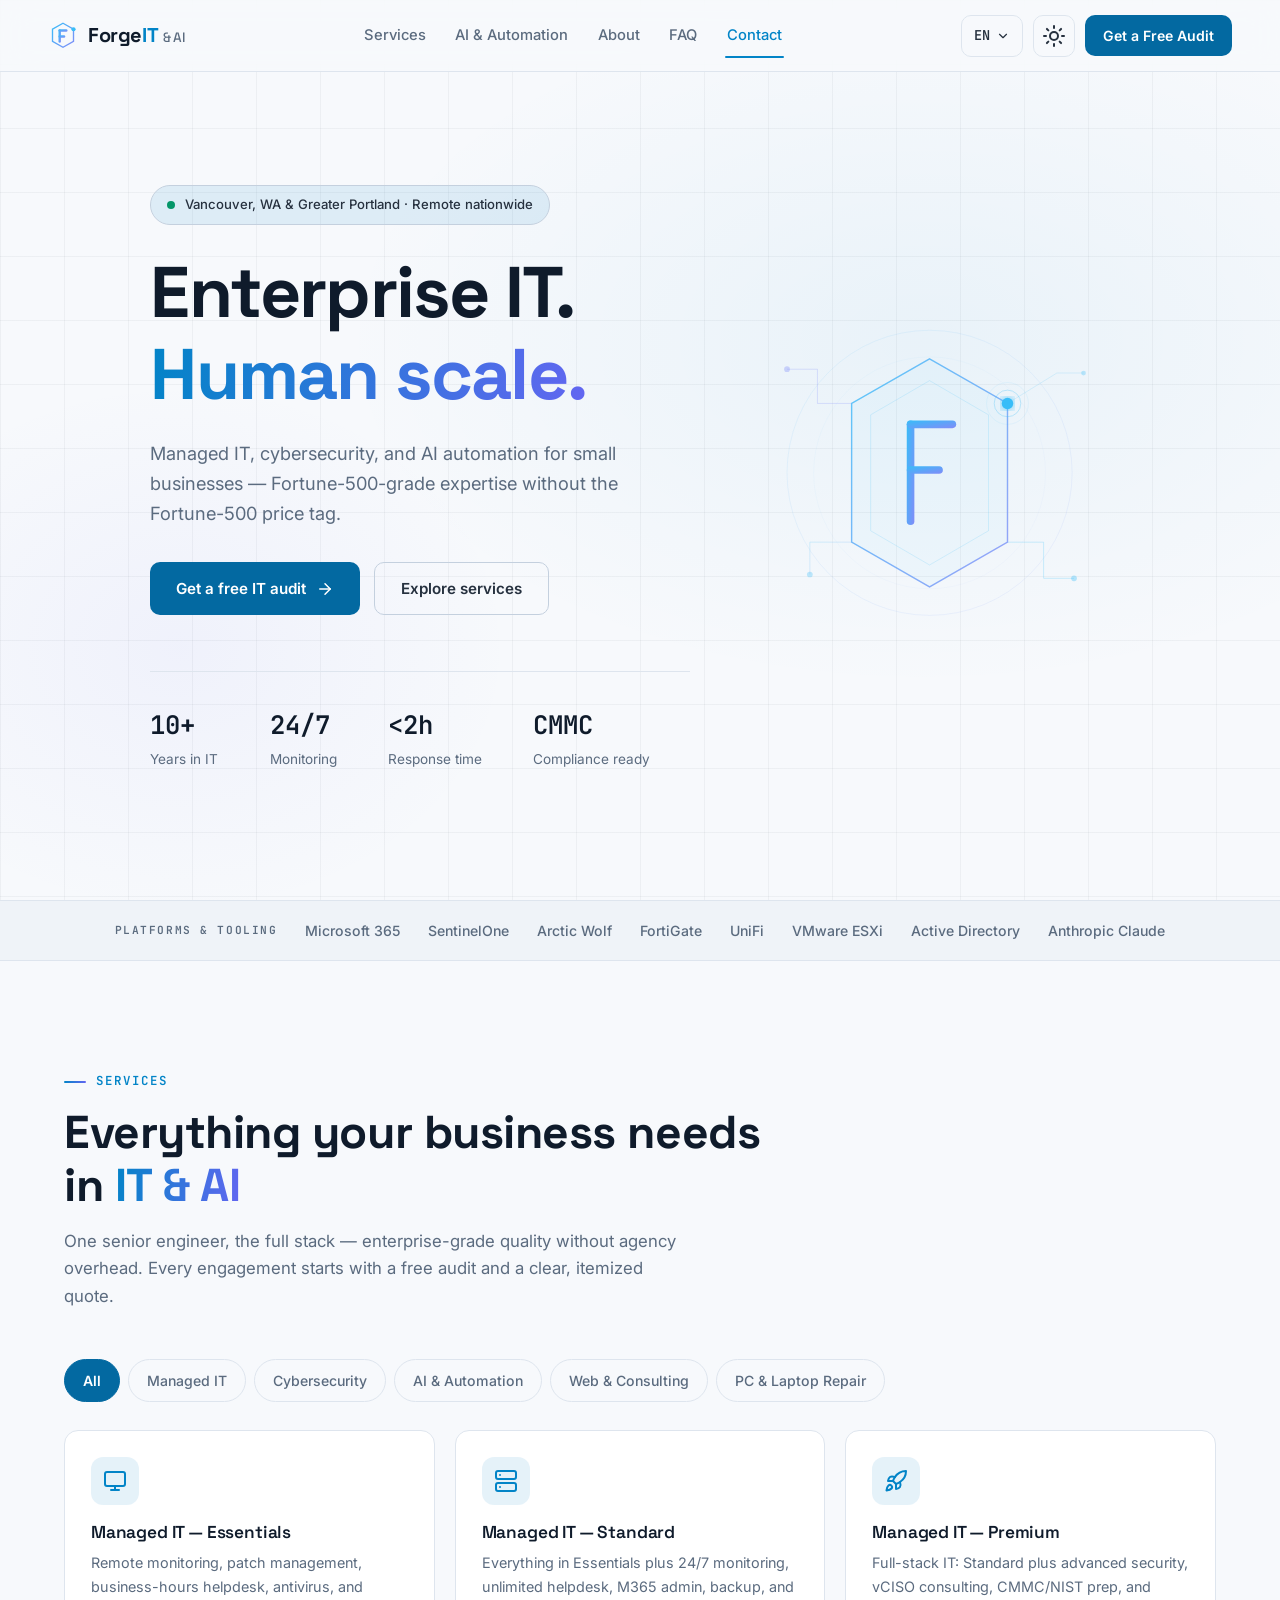
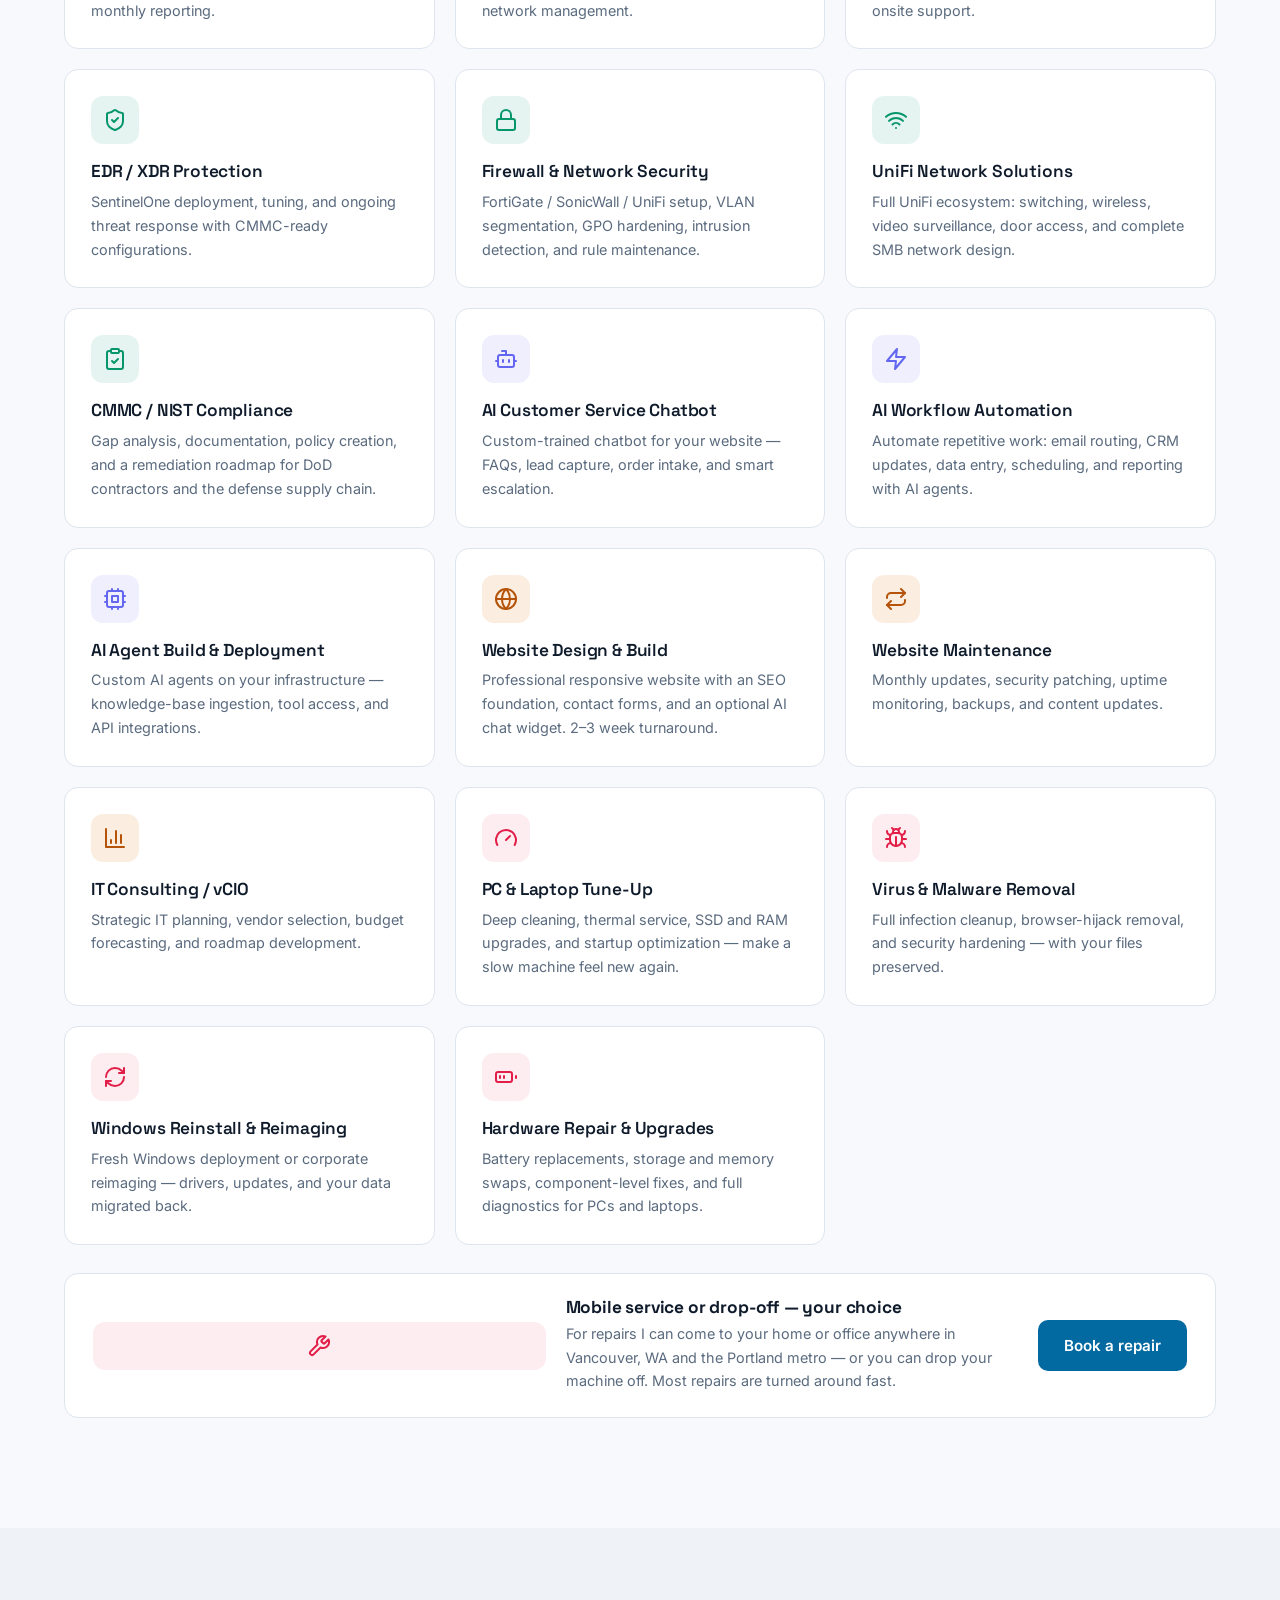
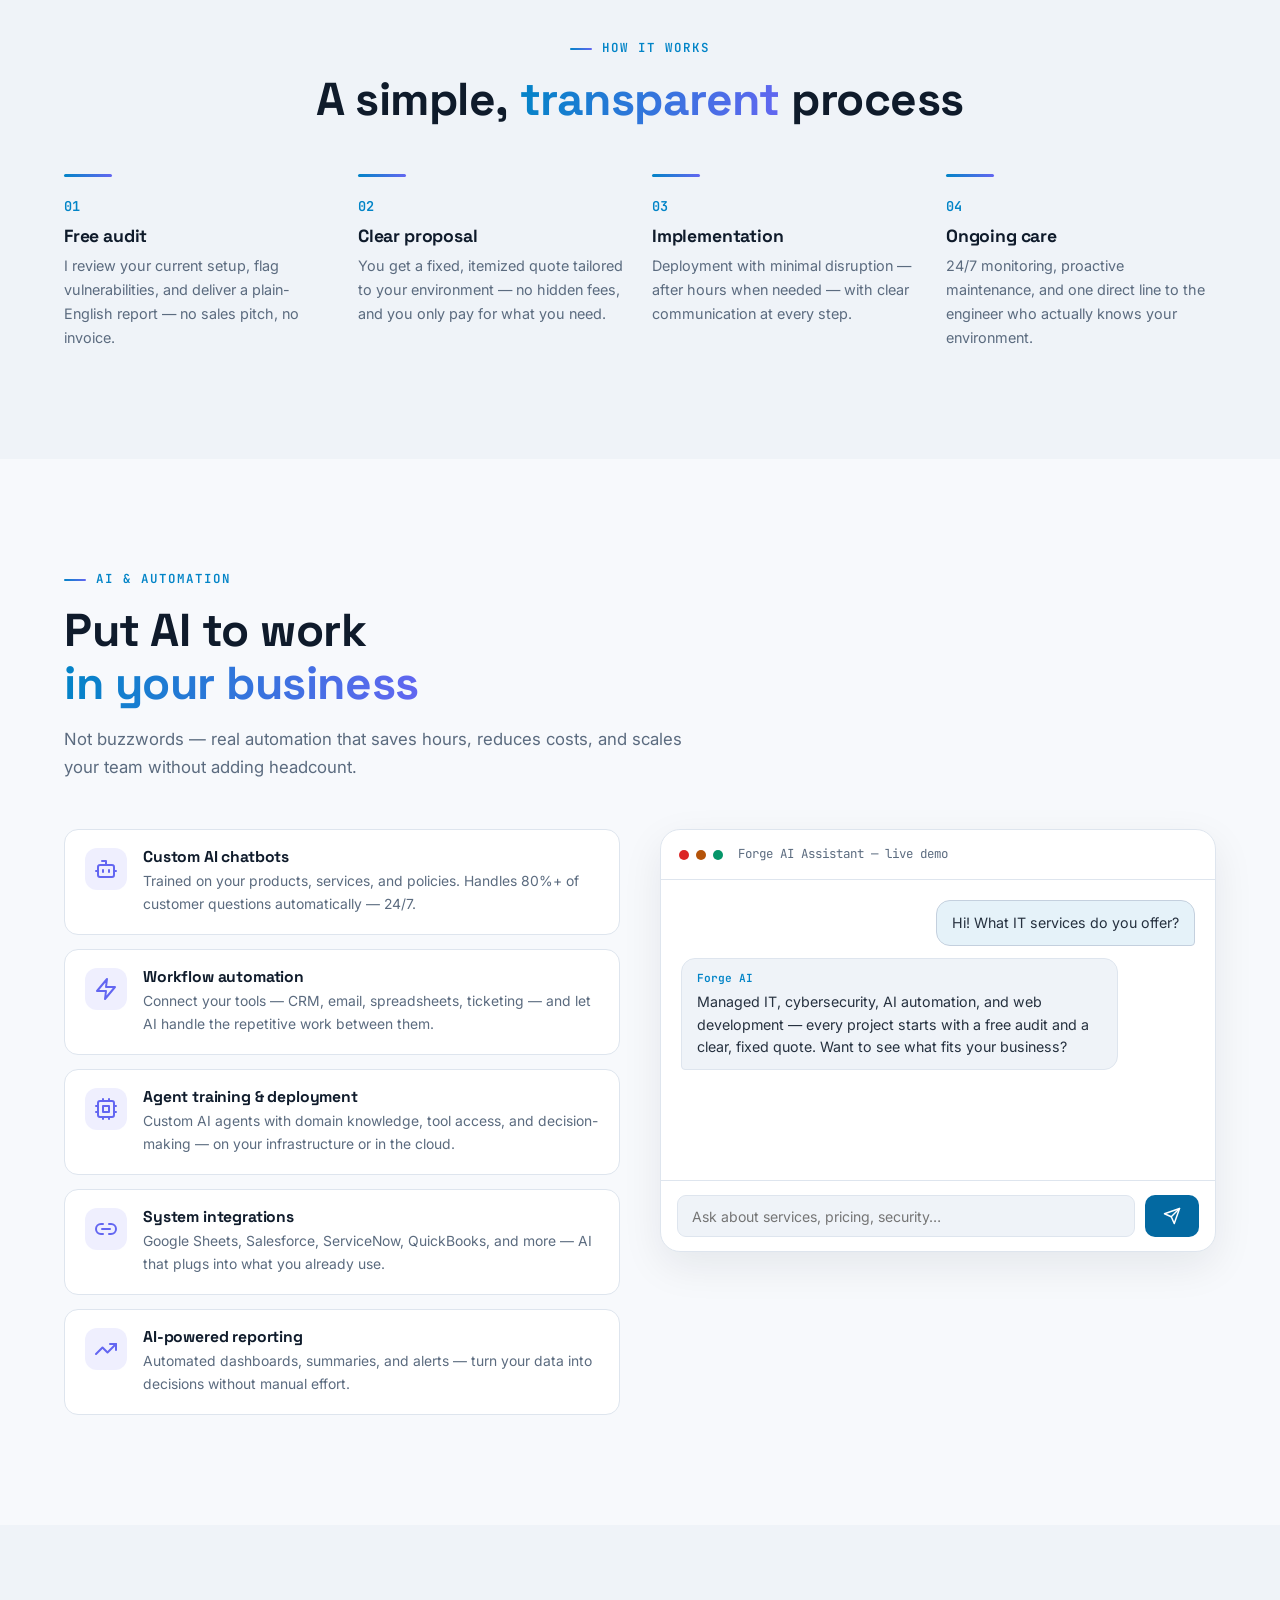
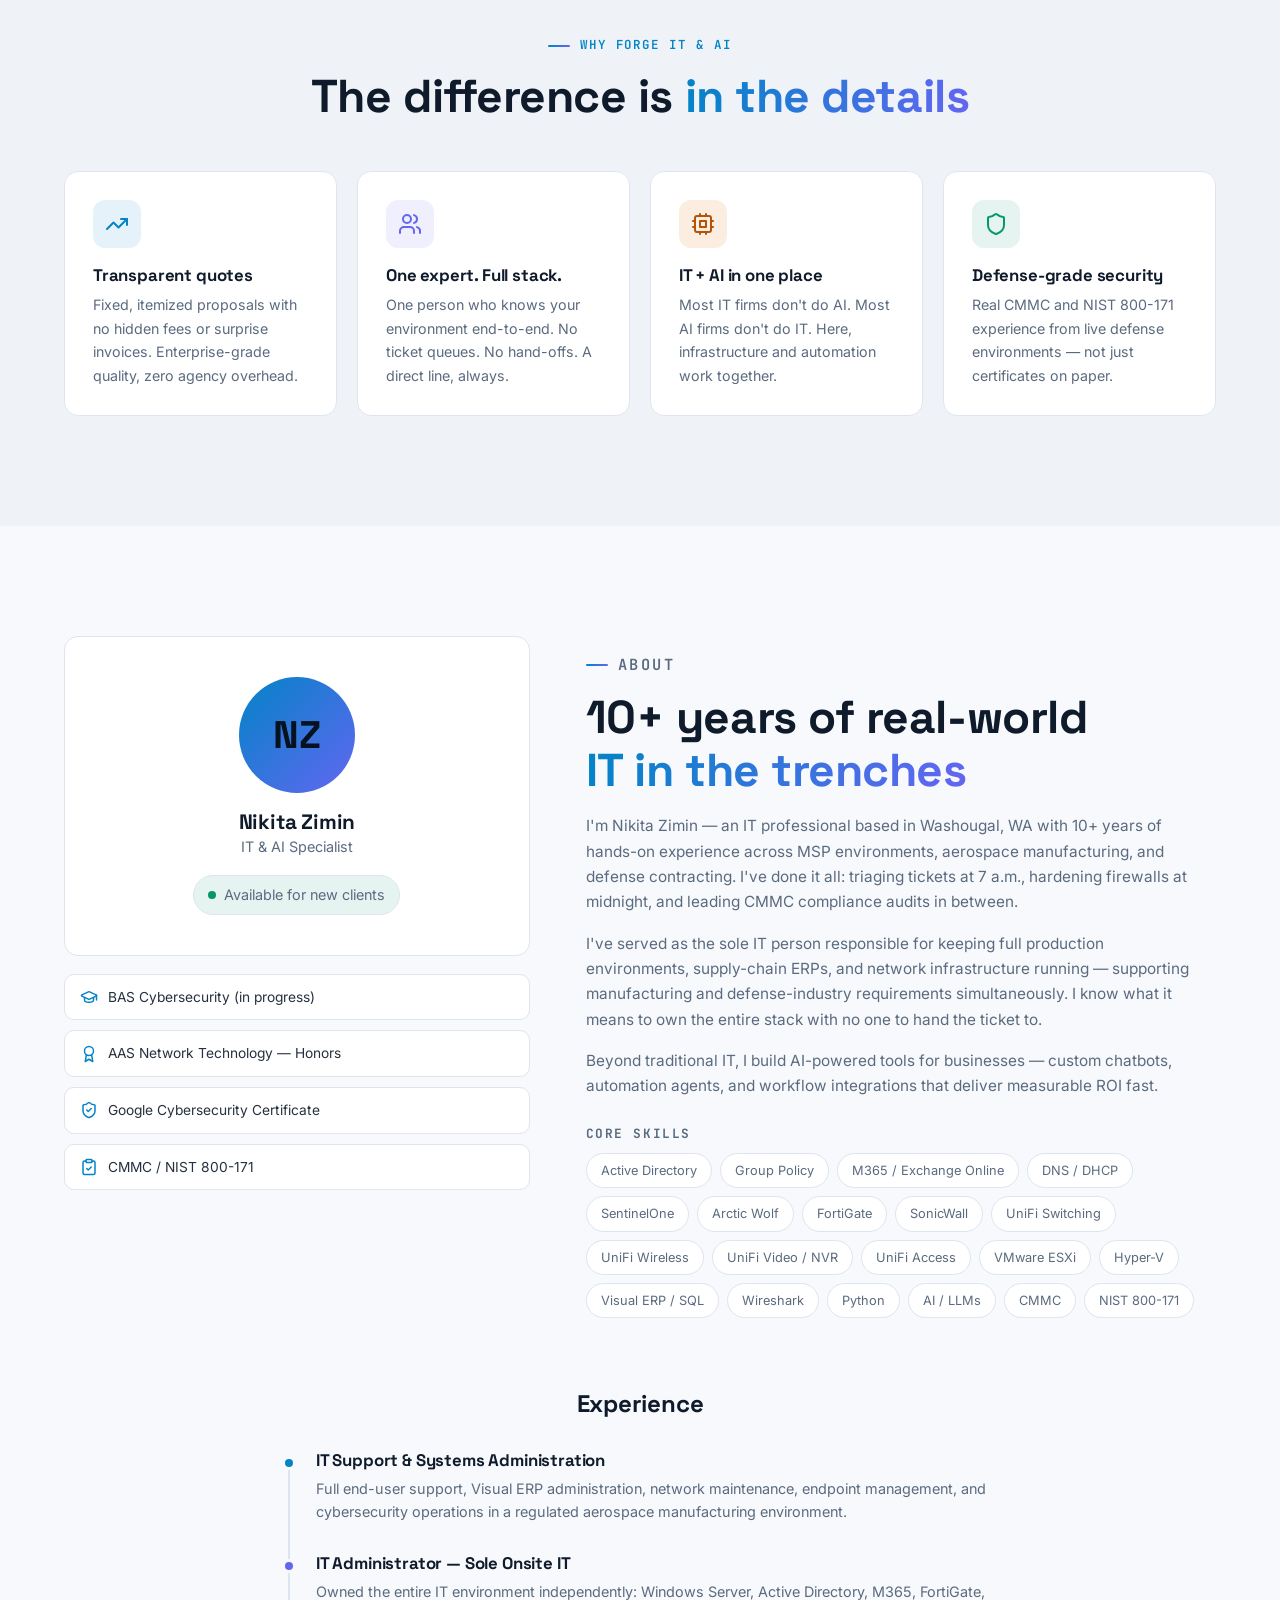
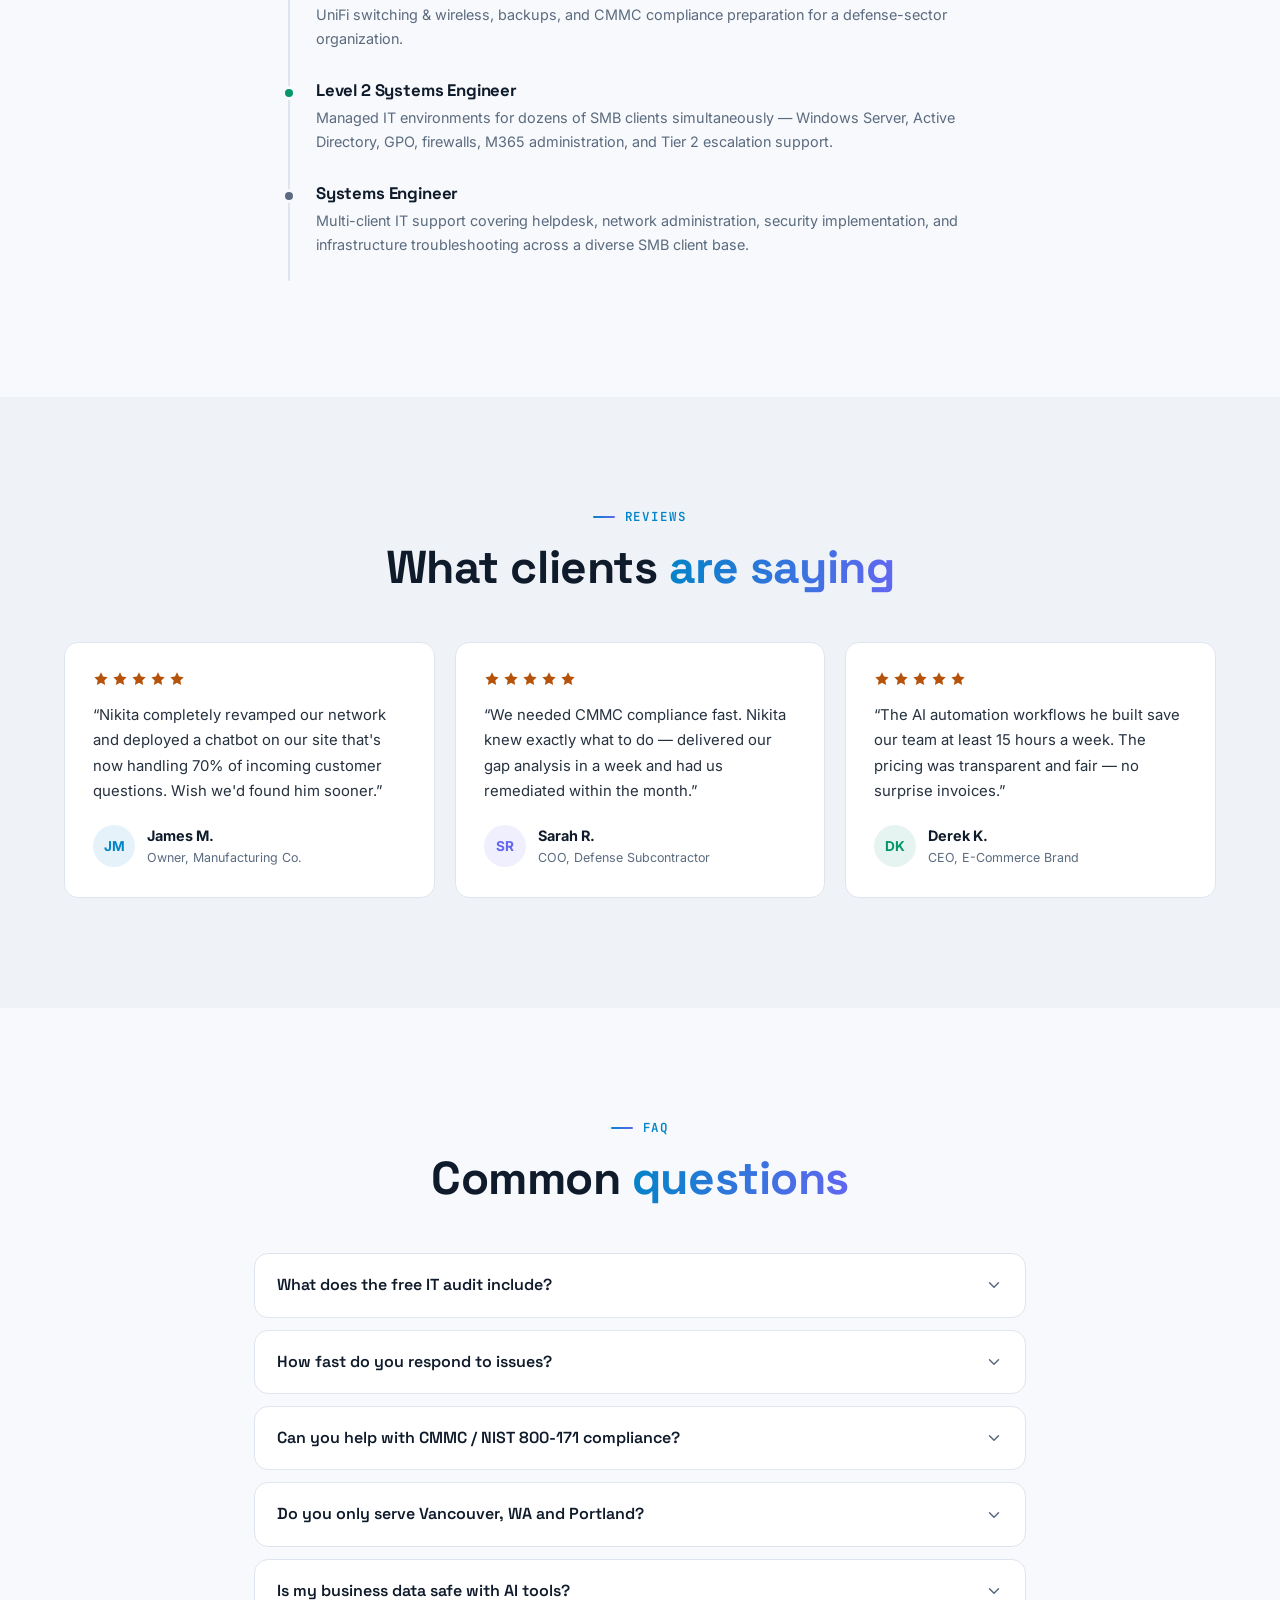
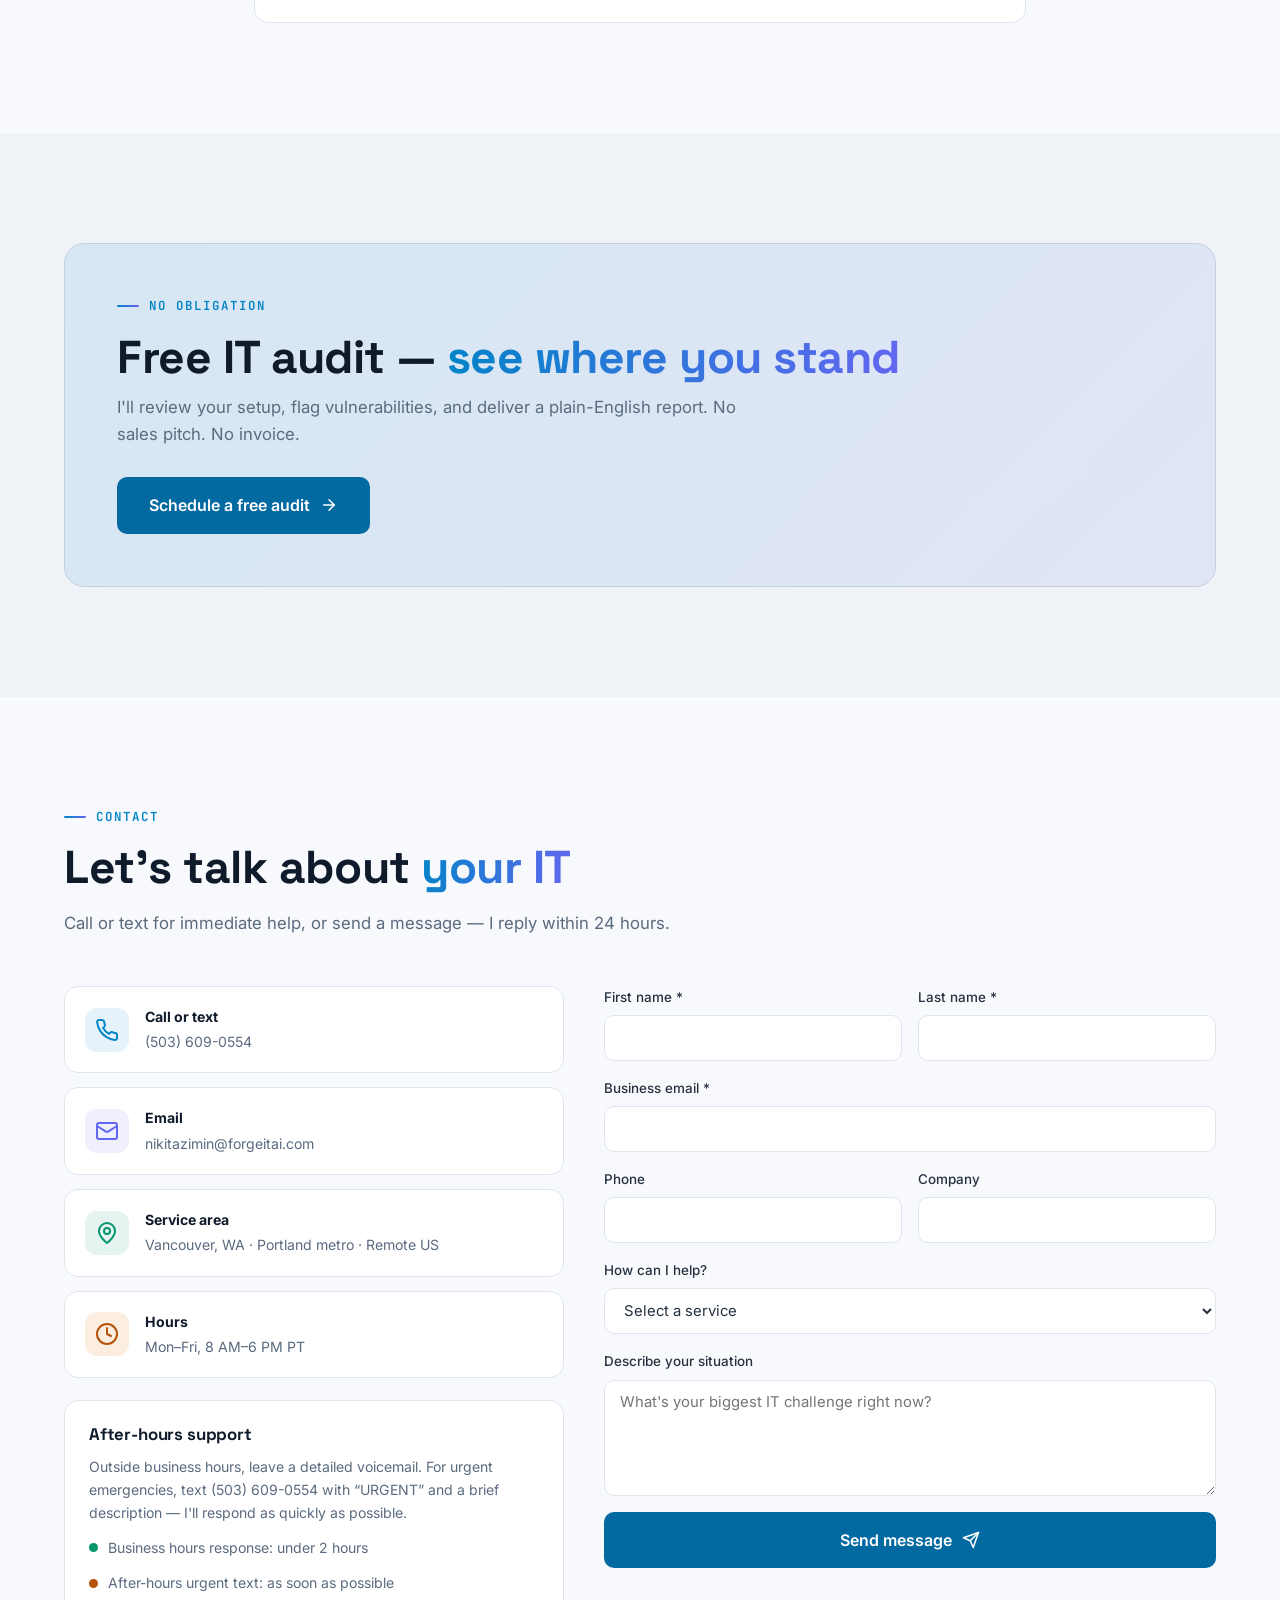
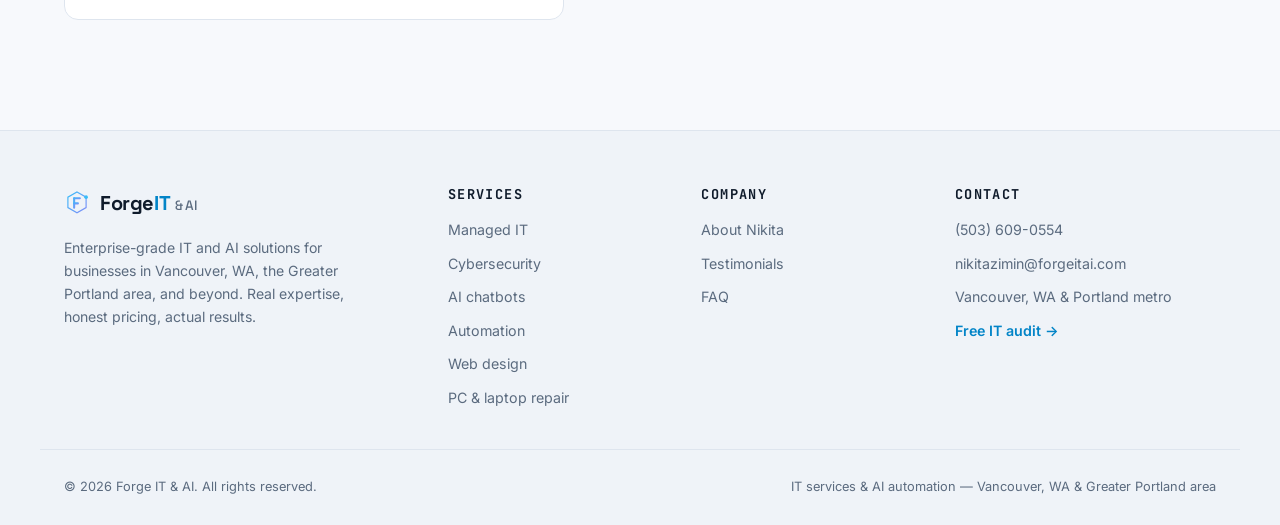
==== commit 20147864: "Add files via upload" ====
--- a/index.html
+++ b/index.html
@@ -4,7 +4,7 @@
 <meta charset="UTF-8">
 <meta name="viewport" content="width=device-width, initial-scale=1.0">
 <title>Forge IT &amp; AI — Managed IT, Cybersecurity &amp; AI Automation | Vancouver, WA &amp; Portland</title>
-<meta name="description" content="Enterprise-grade managed IT, cybersecurity, and AI automation for small businesses in Vancouver, WA and the Greater Portland area. Transparent pricing — always $20 below market. Free IT audit.">
+<meta name="description" content="Enterprise-grade managed IT, cybersecurity, and AI automation for small businesses in Vancouver, WA and the Greater Portland area. One senior engineer, the full stack. Free IT audit.">
 <link rel="canonical" href="https://forgeitai.com/">
 <meta property="og:type" content="website">
 <meta property="og:title" content="Forge IT & AI — Managed IT, Cybersecurity & AI Automation">
@@ -16,20 +16,20 @@
 <link rel="preconnect" href="https://fonts.gstatic.com" crossorigin>
 <link href="https://fonts.googleapis.com/css2?family=Space+Grotesk:wght@500;600;700&family=Inter:wght@400;500;600&family=JetBrains+Mono:wght@500;600&display=swap" rel="stylesheet">
 <link rel="stylesheet" href="css/style.css">
+<script>document.documentElement.classList.add('js');</script>
 <script type="application/ld+json">
 {
   "@context": "https://schema.org",
   "@type": "ProfessionalService",
   "name": "Forge IT & AI",
-  "description": "Managed IT services, cybersecurity, and AI automation for small and mid-size businesses.",
+  "description": "Managed IT services, cybersecurity, AI automation, and PC & laptop repair for small and mid-size businesses. Mobile service and drop-off available.",
   "url": "https://forgeitai.com/",
   "telephone": "+1-503-609-0554",
   "email": "nikitazimin@forgeitai.com",
   "address": { "@type": "PostalAddress", "addressLocality": "Vancouver", "addressRegion": "WA", "addressCountry": "US" },
   "areaServed": ["Vancouver WA", "Portland OR", "Camas WA", "Washougal WA", "Pacific Northwest", "Remote / Nationwide"],
   "founder": { "@type": "Person", "name": "Nikita Zimin", "jobTitle": "IT & AI Specialist" },
-  "openingHours": "Mo-Fr 08:00-18:00",
-  "priceRange": "$$"
+  "openingHours": "Mo-Fr 08:00-18:00"
 }
 </script>
 </head>
@@ -76,7 +76,14 @@
   <symbol id="i-trend" viewBox="0 0 24 24"><polyline points="22 7 13.5 15.5 8.5 10.5 2 17"/><polyline points="16 7 22 7 22 13"/></symbol>
   <symbol id="i-users" viewBox="0 0 24 24"><path d="M16 21v-2a4 4 0 0 0-4-4H6a4 4 0 0 0-4 4v2"/><circle cx="9" cy="7" r="4"/><path d="M22 21v-2a4 4 0 0 0-3-3.87"/><path d="M16 3.13a4 4 0 0 1 0 7.75"/></symbol>
   <symbol id="i-menu" viewBox="0 0 24 24"><line x1="4" x2="20" y1="6" y2="6"/><line x1="4" x2="20" y1="12" y2="12"/><line x1="4" x2="20" y1="18" y2="18"/></symbol>
+  <symbol id="i-up" viewBox="0 0 24 24"><path d="m18 15-6-6-6 6"/></symbol>
+  <symbol id="i-gauge" viewBox="0 0 24 24"><path d="m12 14 4-4"/><path d="M3.34 19a10 10 0 1 1 17.32 0"/></symbol>
+  <symbol id="i-bug" viewBox="0 0 24 24"><path d="m8 2 1.88 1.88"/><path d="M14.12 3.88 16 2"/><path d="M9 7.13v-1a3.003 3.003 0 1 1 6 0v1"/><path d="M12 20c-3.3 0-6-2.7-6-6v-3a4 4 0 0 1 4-4h4a4 4 0 0 1 4 4v3c0 3.3-2.7 6-6 6"/><path d="M12 20v-9"/><path d="M6.53 9C4.6 8.8 3 7.1 3 5"/><path d="M6 13H2"/><path d="M3 21c0-2.1 1.7-3.9 3.8-4"/><path d="M20.97 5c0 2.1-1.6 3.8-3.5 4"/><path d="M22 13h-4"/><path d="M17.2 17c2.1.1 3.8 1.9 3.8 4"/></symbol>
+  <symbol id="i-refresh" viewBox="0 0 24 24"><path d="M3 12a9 9 0 0 1 9-9 9.75 9.75 0 0 1 6.74 2.74L21 8"/><path d="M21 3v5h-5"/><path d="M21 12a9 9 0 0 1-9 9 9.75 9.75 0 0 1-6.74-2.74L3 16"/><path d="M8 16H3v5"/></symbol>
+  <symbol id="i-battery" viewBox="0 0 24 24"><rect width="16" height="10" x="2" y="7" rx="2" ry="2"/><line x1="22" x2="22" y1="11" y2="13"/><line x1="6" x2="6" y1="11" y2="13"/><line x1="10" x2="10" y1="11" y2="13"/></symbol>
 </svg>
+
+<div class="scroll-progress" aria-hidden="true"><span id="progressBar"></span></div>
 
 <!-- ═══ NAV ═══ -->
 <header class="nav" id="navbar">
@@ -95,7 +102,6 @@
   <nav class="nav-links" aria-label="Primary">
     <a href="#services" data-i18n="nav_services">Services</a>
     <a href="#ai" data-i18n="nav_ai">AI &amp; Automation</a>
-    <a href="#pricing" data-i18n="nav_pricing">Pricing</a>
     <a href="#about" data-i18n="nav_about">About</a>
     <a href="#faq" data-i18n="nav_faq">FAQ</a>
     <a href="#contact" data-i18n="nav_contact">Contact</a>
@@ -128,7 +134,6 @@
 <nav class="mobile-menu" id="mobileMenu" aria-label="Mobile">
   <a href="#services" data-i18n="nav_services">Services</a>
   <a href="#ai" data-i18n="nav_ai">AI &amp; Automation</a>
-  <a href="#pricing" data-i18n="nav_pricing">Pricing</a>
   <a href="#about" data-i18n="nav_about">About</a>
   <a href="#faq" data-i18n="nav_faq">FAQ</a>
   <a href="#contact" data-i18n="nav_contact">Contact</a>
@@ -202,7 +207,7 @@
     <div class="section-head reveal">
       <p class="eyebrow" data-i18n="svc_label">Services</p>
       <h2 class="section-title" data-i18n="svc_title" data-i18n-html="1">Everything your business needs<br>in <span class="grad">IT &amp; AI</span></h2>
-      <p class="section-sub" data-i18n="svc_sub">One senior engineer, the full stack. Every service is priced $20 below the current market average — enterprise-grade quality without agency overhead.</p>
+      <p class="section-sub" data-i18n="svc_sub">One senior engineer, the full stack — enterprise-grade quality without agency overhead. Every engagement starts with a free audit and a clear, itemized quote.</p>
     </div>
 
     <div class="filter-bar reveal" role="tablist" aria-label="Filter services">
@@ -211,6 +216,7 @@
       <button class="filter-btn" data-filter="sec" data-i18n="f_sec">Cybersecurity</button>
       <button class="filter-btn" data-filter="ai" data-i18n="f_ai">AI &amp; Automation</button>
       <button class="filter-btn" data-filter="web" data-i18n="f_web">Web &amp; Consulting</button>
+      <button class="filter-btn" data-filter="repair" data-i18n="f_repair">PC &amp; Laptop Repair</button>
     </div>
 
     <div class="services-grid" id="servicesGrid">
@@ -218,80 +224,96 @@
         <div class="card-icon tint-blue"><svg class="ic" aria-hidden="true"><use href="#i-monitor"/></svg></div>
         <h3 data-i18n="s1_t">Managed IT — Essentials</h3>
         <p data-i18n="s1_d">Remote monitoring, patch management, business-hours helpdesk, antivirus, and monthly reporting.</p>
-        <footer class="card-price"><strong>$110</strong><span data-i18n="per_user">/user/mo</span><em data-i18n="s1_vs">market: $130</em></footer>
       </article>
       <article class="card service-card reveal" data-cat="msp">
         <div class="card-icon tint-blue"><svg class="ic" aria-hidden="true"><use href="#i-server"/></svg></div>
         <h3 data-i18n="s2_t">Managed IT — Standard</h3>
         <p data-i18n="s2_d">Everything in Essentials plus 24/7 monitoring, unlimited helpdesk, M365 admin, backup, and network management.</p>
-        <footer class="card-price"><strong>$130</strong><span data-i18n="per_user">/user/mo</span><em data-i18n="s2_vs">market: $150</em></footer>
       </article>
       <article class="card service-card reveal" data-cat="msp">
         <div class="card-icon tint-blue"><svg class="ic" aria-hidden="true"><use href="#i-rocket"/></svg></div>
         <h3 data-i18n="s3_t">Managed IT — Premium</h3>
         <p data-i18n="s3_d">Full-stack IT: Standard plus advanced security, vCISO consulting, CMMC/NIST prep, and onsite support.</p>
-        <footer class="card-price"><strong>$230</strong><span data-i18n="per_user">/user/mo</span><em data-i18n="s3_vs">market: $250</em></footer>
       </article>
       <article class="card service-card reveal" data-cat="sec">
         <div class="card-icon tint-green"><svg class="ic" aria-hidden="true"><use href="#i-shield-check"/></svg></div>
         <h3 data-i18n="s4_t">EDR / XDR Protection</h3>
         <p data-i18n="s4_d">SentinelOne deployment, tuning, and ongoing threat response with CMMC-ready configurations.</p>
-        <footer class="card-price"><strong>$155</strong><span data-i18n="per_user">/user/mo</span><em data-i18n="s4_vs">market: $175</em></footer>
       </article>
       <article class="card service-card reveal" data-cat="sec">
         <div class="card-icon tint-green"><svg class="ic" aria-hidden="true"><use href="#i-lock"/></svg></div>
         <h3 data-i18n="s5_t">Firewall &amp; Network Security</h3>
         <p data-i18n="s5_d">FortiGate / SonicWall / UniFi setup, VLAN segmentation, GPO hardening, intrusion detection, and rule maintenance.</p>
-        <footer class="card-price"><strong>$780</strong><span data-i18n="s5_p">setup + $80/mo</span><em data-i18n="s5_vs">market: $800 + $100</em></footer>
       </article>
       <article class="card service-card reveal" data-cat="sec">
         <div class="card-icon tint-green"><svg class="ic" aria-hidden="true"><use href="#i-wifi"/></svg></div>
         <h3 data-i18n="s6_t">UniFi Network Solutions</h3>
         <p data-i18n="s6_d">Full UniFi ecosystem: switching, wireless, video surveillance, door access, and complete SMB network design.</p>
-        <footer class="card-price"><strong>$580</strong><span data-i18n="s6_p">setup</span><em data-i18n="s6_vs">market: $600+</em></footer>
       </article>
       <article class="card service-card reveal" data-cat="sec">
         <div class="card-icon tint-green"><svg class="ic" aria-hidden="true"><use href="#i-clipboard"/></svg></div>
         <h3 data-i18n="s7_t">CMMC / NIST Compliance</h3>
         <p data-i18n="s7_d">Gap analysis, documentation, policy creation, and a remediation roadmap for DoD contractors and the defense supply chain.</p>
-        <footer class="card-price"><strong>$1,480</strong><span data-i18n="s7_p">per engagement</span><em data-i18n="s7_vs">market: $1,500+</em></footer>
       </article>
       <article class="card service-card reveal" data-cat="ai">
         <div class="card-icon tint-violet"><svg class="ic" aria-hidden="true"><use href="#i-bot"/></svg></div>
         <h3 data-i18n="s8_t">AI Customer Service Chatbot</h3>
         <p data-i18n="s8_d">Custom-trained chatbot for your website — FAQs, lead capture, order intake, and smart escalation.</p>
-        <footer class="card-price"><strong>$280</strong><span data-i18n="per_mo">/mo</span><em data-i18n="s8_vs">market: $300</em></footer>
       </article>
       <article class="card service-card reveal" data-cat="ai">
         <div class="card-icon tint-violet"><svg class="ic" aria-hidden="true"><use href="#i-zap"/></svg></div>
         <h3 data-i18n="s9_t">AI Workflow Automation</h3>
         <p data-i18n="s9_d">Automate repetitive work: email routing, CRM updates, data entry, scheduling, and reporting with AI agents.</p>
-        <footer class="card-price"><strong>$380</strong><span data-i18n="per_mo">/mo</span><em data-i18n="s9_vs">market: $400</em></footer>
       </article>
       <article class="card service-card reveal" data-cat="ai">
         <div class="card-icon tint-violet"><svg class="ic" aria-hidden="true"><use href="#i-cpu"/></svg></div>
         <h3 data-i18n="s10_t">AI Agent Build &amp; Deployment</h3>
         <p data-i18n="s10_d">Custom AI agents on your infrastructure — knowledge-base ingestion, tool access, and API integrations.</p>
-        <footer class="card-price"><strong>$1,480</strong><span data-i18n="one_time">one-time</span><em data-i18n="s10_vs">market: $1,500</em></footer>
       </article>
       <article class="card service-card reveal" data-cat="web">
         <div class="card-icon tint-amber"><svg class="ic" aria-hidden="true"><use href="#i-globe"/></svg></div>
         <h3 data-i18n="s11_t">Website Design &amp; Build</h3>
         <p data-i18n="s11_d">Professional responsive website with an SEO foundation, contact forms, and an optional AI chat widget. 2–3 week turnaround.</p>
-        <footer class="card-price"><strong>$780</strong><span data-i18n="one_time">one-time</span><em data-i18n="s11_vs">market: $800</em></footer>
       </article>
       <article class="card service-card reveal" data-cat="web">
         <div class="card-icon tint-amber"><svg class="ic" aria-hidden="true"><use href="#i-repeat"/></svg></div>
         <h3 data-i18n="s12_t">Website Maintenance</h3>
         <p data-i18n="s12_d">Monthly updates, security patching, uptime monitoring, backups, and content updates.</p>
-        <footer class="card-price"><strong>$80</strong><span data-i18n="per_mo">/mo</span><em data-i18n="s12_vs">market: $100</em></footer>
       </article>
       <article class="card service-card reveal" data-cat="web">
         <div class="card-icon tint-amber"><svg class="ic" aria-hidden="true"><use href="#i-chart"/></svg></div>
         <h3 data-i18n="s13_t">IT Consulting / vCIO</h3>
         <p data-i18n="s13_d">Strategic IT planning, vendor selection, budget forecasting, and roadmap development.</p>
-        <footer class="card-price"><strong>$130</strong><span data-i18n="per_hr">/hr</span><em data-i18n="s13_vs">market: $150</em></footer>
-      </article>
+      </article>
+      <article class="card service-card reveal" data-cat="repair">
+        <div class="card-icon tint-rose"><svg class="ic" aria-hidden="true"><use href="#i-gauge"/></svg></div>
+        <h3 data-i18n="r1_t">PC &amp; Laptop Tune-Up</h3>
+        <p data-i18n="r1_d">Deep cleaning, thermal service, SSD and RAM upgrades, and startup optimization — make a slow machine feel new again.</p>
+      </article>
+      <article class="card service-card reveal" data-cat="repair">
+        <div class="card-icon tint-rose"><svg class="ic" aria-hidden="true"><use href="#i-bug"/></svg></div>
+        <h3 data-i18n="r2_t">Virus &amp; Malware Removal</h3>
+        <p data-i18n="r2_d">Full infection cleanup, browser-hijack removal, and security hardening — with your files preserved.</p>
+      </article>
+      <article class="card service-card reveal" data-cat="repair">
+        <div class="card-icon tint-rose"><svg class="ic" aria-hidden="true"><use href="#i-refresh"/></svg></div>
+        <h3 data-i18n="r3_t">Windows Reinstall &amp; Reimaging</h3>
+        <p data-i18n="r3_d">Fresh Windows deployment or corporate reimaging — drivers, updates, and your data migrated back.</p>
+      </article>
+      <article class="card service-card reveal" data-cat="repair">
+        <div class="card-icon tint-rose"><svg class="ic" aria-hidden="true"><use href="#i-battery"/></svg></div>
+        <h3 data-i18n="r4_t">Hardware Repair &amp; Upgrades</h3>
+        <p data-i18n="r4_d">Battery replacements, storage and memory swaps, component-level fixes, and full diagnostics for PCs and laptops.</p>
+      </article>
+    </div>
+
+    <div class="card repair-note reveal">
+      <div class="card-icon tint-rose"><svg class="ic" aria-hidden="true"><use href="#i-wrench"/></svg></div>
+      <div>
+        <h3 data-i18n="repair_cta_t">Mobile service or drop-off — your choice</h3>
+        <p data-i18n="repair_cta_d">For repairs I can come to your home or office anywhere in Vancouver, WA and the Portland metro — or you can drop your machine off. Most repairs are turned around fast.</p>
+      </div>
+      <a href="#contact" class="btn btn-primary" data-i18n="repair_cta_btn">Book a repair</a>
     </div>
   </div>
 </section>
@@ -312,7 +334,7 @@
       <li class="step reveal">
         <span class="step-num">02</span>
         <h3 data-i18n="proc2_t">Clear proposal</h3>
-        <p data-i18n="proc2_d">You get a fixed, itemized quote. Every line is $20 below market average — and you only pay for what you need.</p>
+        <p data-i18n="proc2_d">You get a fixed, itemized quote tailored to your environment — no hidden fees, and you only pay for what you need.</p>
       </li>
       <li class="step reveal">
         <span class="step-num">03</span>
@@ -368,7 +390,7 @@
         </div>
         <div class="chat-body" id="chatDemo">
           <div class="chat-msg user" data-i18n="chat_u1">Hi! What IT services do you offer?</div>
-          <div class="chat-msg bot"><span class="bot-name">Forge AI</span><span data-i18n="chat_b1">Managed IT, cybersecurity, AI automation, and web development — all priced $20 below market average. Want a free audit to see what fits your business?</span></div>
+          <div class="chat-msg bot"><span class="bot-name">Forge AI</span><span data-i18n="chat_b1">Managed IT, cybersecurity, AI automation, and web development — every project starts with a free audit and a clear, fixed quote. Want to see what fits your business?</span></div>
         </div>
         <form class="chat-input-row" id="chatForm">
           <label class="sr-only" for="chatInput" data-i18n="chat_ph_label">Ask the demo assistant</label>
@@ -380,91 +402,8 @@
   </div>
 </section>
 
-<!-- ═══ PRICING ═══ -->
-<section class="section section-alt" id="pricing">
-  <div class="container">
-    <div class="section-head center reveal">
-      <p class="eyebrow" data-i18n="pr_label">Pricing</p>
-      <h2 class="section-title" data-i18n="pr_title" data-i18n-html="1">No surprises. <span class="grad">No hidden fees.</span></h2>
-      <p class="section-sub" data-i18n="pr_sub">Every plan is $20/user below the current industry average. Start where you are — scale up anytime.</p>
-    </div>
-
-    <div class="billing-toggle reveal">
-      <span id="labelMonthly" class="toggle-label active" data-i18n="pr_monthly">Monthly</span>
-      <button class="toggle" id="billingToggle" role="switch" aria-checked="false" aria-label="Toggle annual billing"><span class="toggle-knob"></span></button>
-      <span id="labelAnnual" class="toggle-label"><span data-i18n="pr_annual">Annual</span> <strong class="save-tag" data-i18n="pr_save">save 10%</strong></span>
-    </div>
-
-    <div class="pricing-grid">
-      <article class="card pricing-card reveal">
-        <h3 data-i18n="pr_ess">Essentials</h3>
-        <p class="tier-desc" data-i18n="pr_ess_d">Reliable IT basics for small teams without the overhead.</p>
-        <p class="price-line"><span class="currency">$</span><span class="price-num" data-monthly="110" data-annual="99">110</span><span class="per" data-i18n="per_user">/user/mo</span></p>
-        <ul class="feature-list">
-          <li><svg class="ic ic-sm ok" aria-hidden="true"><use href="#i-check"/></svg><span data-i18n="pe1">Remote monitoring &amp; alerting</span></li>
-          <li><svg class="ic ic-sm ok" aria-hidden="true"><use href="#i-check"/></svg><span data-i18n="pe2">Patch management</span></li>
-          <li><svg class="ic ic-sm ok" aria-hidden="true"><use href="#i-check"/></svg><span data-i18n="pe3">Helpdesk (business hours)</span></li>
-          <li><svg class="ic ic-sm ok" aria-hidden="true"><use href="#i-check"/></svg><span data-i18n="pe4">Antivirus / basic EDR</span></li>
-          <li><svg class="ic ic-sm ok" aria-hidden="true"><use href="#i-check"/></svg><span data-i18n="pe5">Monthly IT reports</span></li>
-          <li><svg class="ic ic-sm ok" aria-hidden="true"><use href="#i-check"/></svg><span data-i18n="pe6">M365 user management</span></li>
-          <li class="no"><svg class="ic ic-sm" aria-hidden="true"><use href="#i-x"/></svg><span data-i18n="pe7">24/7 support</span></li>
-          <li class="no"><svg class="ic ic-sm" aria-hidden="true"><use href="#i-x"/></svg><span data-i18n="pe8">Advanced security</span></li>
-        </ul>
-        <a href="#contact" class="btn btn-outline btn-block" data-i18n="pr_cta">Get started</a>
-      </article>
-
-      <article class="card pricing-card featured reveal">
-        <p class="popular-tag" data-i18n="pr_popular">Most popular</p>
-        <h3 data-i18n="pr_std">Standard</h3>
-        <p class="tier-desc" data-i18n="pr_std_d">Everything growing SMBs need — fully managed, proactive, and secure.</p>
-        <p class="price-line"><span class="currency">$</span><span class="price-num" data-monthly="130" data-annual="117">130</span><span class="per" data-i18n="per_user">/user/mo</span></p>
-        <ul class="feature-list">
-          <li><svg class="ic ic-sm ok" aria-hidden="true"><use href="#i-check"/></svg><span data-i18n="ps1">Everything in Essentials</span></li>
-          <li><svg class="ic ic-sm ok" aria-hidden="true"><use href="#i-check"/></svg><span data-i18n="ps2">24/7 monitoring &amp; support</span></li>
-          <li><svg class="ic ic-sm ok" aria-hidden="true"><use href="#i-check"/></svg><span data-i18n="ps3">Network management</span></li>
-          <li><svg class="ic ic-sm ok" aria-hidden="true"><use href="#i-check"/></svg><span data-i18n="ps4">Backup &amp; disaster recovery</span></li>
-          <li><svg class="ic ic-sm ok" aria-hidden="true"><use href="#i-check"/></svg><span data-i18n="ps5">Full M365 administration</span></li>
-          <li><svg class="ic ic-sm ok" aria-hidden="true"><use href="#i-check"/></svg><span data-i18n="ps6">FortiGate / SonicWall management</span></li>
-          <li><svg class="ic ic-sm ok" aria-hidden="true"><use href="#i-check"/></svg><span data-i18n="ps7">Quarterly strategy review</span></li>
-          <li class="no"><svg class="ic ic-sm" aria-hidden="true"><use href="#i-x"/></svg><span data-i18n="ps8">CMMC / NIST compliance</span></li>
-        </ul>
-        <a href="#contact" class="btn btn-primary btn-block" data-i18n="pr_cta">Get started</a>
-      </article>
-
-      <article class="card pricing-card reveal">
-        <h3 data-i18n="pr_pre">Premium</h3>
-        <p class="tier-desc" data-i18n="pr_pre_d">Full-stack IT, cybersecurity, and compliance for high-requirement businesses.</p>
-        <p class="price-line"><span class="currency">$</span><span class="price-num" data-monthly="230" data-annual="207">230</span><span class="per" data-i18n="per_user">/user/mo</span></p>
-        <ul class="feature-list">
-          <li><svg class="ic ic-sm ok" aria-hidden="true"><use href="#i-check"/></svg><span data-i18n="pp1">Everything in Standard</span></li>
-          <li><svg class="ic ic-sm ok" aria-hidden="true"><use href="#i-check"/></svg><span data-i18n="pp2">Advanced EDR/XDR (SentinelOne)</span></li>
-          <li><svg class="ic ic-sm ok" aria-hidden="true"><use href="#i-check"/></svg><span data-i18n="pp3">Arctic Wolf SOC integration</span></li>
-          <li><svg class="ic ic-sm ok" aria-hidden="true"><use href="#i-check"/></svg><span data-i18n="pp4">CMMC / NIST compliance prep</span></li>
-          <li><svg class="ic ic-sm ok" aria-hidden="true"><use href="#i-check"/></svg><span data-i18n="pp5">Onsite support (Vancouver, WA area)</span></li>
-          <li><svg class="ic ic-sm ok" aria-hidden="true"><use href="#i-check"/></svg><span data-i18n="pp6">vCISO consulting hours</span></li>
-          <li><svg class="ic ic-sm ok" aria-hidden="true"><use href="#i-check"/></svg><span data-i18n="pp7">AI automation starter</span></li>
-          <li><svg class="ic ic-sm ok" aria-hidden="true"><use href="#i-check"/></svg><span data-i18n="pp8">Priority response SLA</span></li>
-        </ul>
-        <a href="#contact" class="btn btn-outline btn-block" data-i18n="pr_cta">Get started</a>
-      </article>
-    </div>
-
-    <div class="addons reveal">
-      <h3 class="addons-title" data-i18n="addon_title">À la carte add-ons</h3>
-      <ul class="addons-grid">
-        <li><span data-i18n="ad1">AI chatbot</span><strong>$80<small data-i18n="per_mo">/mo</small></strong></li>
-        <li><span data-i18n="ad2">Website build</span><strong>$780<small data-i18n="one_time">one-time</small></strong></li>
-        <li><span data-i18n="ad3">IT consulting</span><strong>$130<small data-i18n="per_hr">/hr</small></strong></li>
-        <li><span data-i18n="ad4">Break-fix onsite</span><strong>$155<small data-i18n="per_hr">/hr</small></strong></li>
-        <li><span data-i18n="ad5">CMMC assessment</span><strong>$1,480<small data-i18n="flat">flat</small></strong></li>
-        <li><span data-i18n="ad6">AI agent build</span><strong>$1,480<small data-i18n="one_time">one-time</small></strong></li>
-      </ul>
-    </div>
-  </div>
-</section>
-
 <!-- ═══ WHY ═══ -->
-<section class="section" id="why">
+<section class="section section-alt" id="why">
   <div class="container">
     <div class="section-head center reveal">
       <p class="eyebrow" data-i18n="why_label">Why Forge IT &amp; AI</p>
@@ -473,8 +412,8 @@
     <div class="why-grid">
       <div class="card why-card reveal">
         <div class="card-icon tint-blue"><svg class="ic" aria-hidden="true"><use href="#i-trend"/></svg></div>
-        <h3 data-i18n="why1_t">Always $20 less</h3>
-        <p data-i18n="why1_d">Every service priced $20 below market average. Enterprise-grade quality, zero agency overhead.</p>
+        <h3 data-i18n="why1_t">Transparent quotes</h3>
+        <p data-i18n="why1_d">Fixed, itemized proposals with no hidden fees or surprise invoices. Enterprise-grade quality, zero agency overhead.</p>
       </div>
       <div class="card why-card reveal">
         <div class="card-icon tint-violet"><svg class="ic" aria-hidden="true"><use href="#i-users"/></svg></div>
@@ -496,7 +435,7 @@
 </section>
 
 <!-- ═══ ABOUT ═══ -->
-<section class="section section-alt" id="about">
+<section class="section" id="about">
   <div class="container">
     <div class="about-grid">
       <div class="about-side reveal">
@@ -557,7 +496,7 @@
 </section>
 
 <!-- ═══ TESTIMONIALS ═══ -->
-<section class="section" id="testimonials">
+<section class="section section-alt" id="testimonials">
   <div class="container">
     <div class="section-head center reveal">
       <p class="eyebrow" data-i18n="testi_label">Reviews</p>
@@ -590,7 +529,7 @@
 </section>
 
 <!-- ═══ FAQ ═══ -->
-<section class="section section-alt" id="faq">
+<section class="section" id="faq">
   <div class="container container-narrow">
     <div class="section-head center reveal">
       <p class="eyebrow" data-i18n="faq_label">FAQ</p>
@@ -604,10 +543,6 @@
       <details class="faq-item">
         <summary><span data-i18n="q2">How fast do you respond to issues?</span><svg class="ic ic-sm chev" aria-hidden="true"><use href="#i-chevron"/></svg></summary>
         <p data-i18n="a2">Under 2 hours during business hours (Mon–Fri, 8 AM–6 PM PT). For urgent after-hours emergencies, text (503) 609-0554 with “URGENT” and I'll respond as soon as possible. Managed clients on 24/7 plans get continuous monitoring.</p>
-      </details>
-      <details class="faq-item">
-        <summary><span data-i18n="q3">Why is everything “$20 below market”?</span><svg class="ic ic-sm chev" aria-hidden="true"><use href="#i-chevron"/></svg></summary>
-        <p data-i18n="a3">As a solo senior engineer, I don't carry agency overhead — no sales team, no account managers, no office lease built into your bill. I benchmark each service against current market rates and price it $20 lower, so the promise stays simple and verifiable.</p>
       </details>
       <details class="faq-item">
         <summary><span data-i18n="q4">Can you help with CMMC / NIST 800-171 compliance?</span><svg class="ic ic-sm chev" aria-hidden="true"><use href="#i-chevron"/></svg></summary>
@@ -626,7 +561,7 @@
 </section>
 
 <!-- ═══ CTA BANNER ═══ -->
-<section class="section">
+<section class="section section-alt">
   <div class="container">
     <div class="cta-banner reveal">
       <div>
@@ -640,7 +575,7 @@
 </section>
 
 <!-- ═══ CONTACT ═══ -->
-<section class="section section-alt" id="contact">
+<section class="section" id="contact">
   <div class="container">
     <div class="section-head reveal">
       <p class="eyebrow" data-i18n="ct_label">Contact</p>
@@ -713,6 +648,7 @@
               <option data-i18n="f_opt2">Cybersecurity / compliance</option>
               <option data-i18n="f_opt3">AI chatbot / automation</option>
               <option data-i18n="f_opt4">Website development</option>
+              <option data-i18n="f_opt8">PC / laptop repair</option>
               <option data-i18n="f_opt5">Free IT audit</option>
               <option data-i18n="f_opt6">Emergency support</option>
               <option data-i18n="f_opt7">Other / not sure</option>
@@ -754,11 +690,11 @@
       <a href="#ai" data-i18n="ft_aibot">AI chatbots</a>
       <a href="#ai" data-i18n="ft_auto">Automation</a>
       <a href="#services" data-i18n="ft_web">Web design</a>
+      <a href="#services" data-i18n="ft_repair">PC &amp; laptop repair</a>
     </nav>
     <nav class="footer-col" aria-label="Company">
       <h3 data-i18n="ft_company">Company</h3>
       <a href="#about" data-i18n="ft_about">About Nikita</a>
-      <a href="#pricing" data-i18n="nav_pricing">Pricing</a>
       <a href="#testimonials" data-i18n="ft_testi">Testimonials</a>
       <a href="#faq" data-i18n="nav_faq">FAQ</a>
     </nav>
@@ -776,6 +712,8 @@
   </div>
 </footer>
 
+<button class="to-top" id="toTop" aria-label="Back to top"><svg class="ic" aria-hidden="true"><use href="#i-up"/></svg></button>
+
 <script src="js/i18n.js"></script>
 <script src="js/main.js"></script>
 </body>
--- a/css/style.css
+++ b/css/style.css
@@ -37,6 +37,12 @@
   --radius: 14px;
   --radius-lg: 20px;
   --container: 1200px;
+
+  /* motion tokens */
+  --ease: cubic-bezier(0.22, 1, 0.36, 1);
+  --dur-fast: 0.2s;
+  --dur-med: 0.35s;
+  --spot: rgba(56,189,248,0.10);
 }
 
 [data-theme="light"] {
@@ -62,6 +68,7 @@
   --shadow: 0 14px 40px rgba(15,27,43,0.08);
   --glow: 0 0 0 1px rgba(2,132,199,0.25), 0 12px 36px rgba(2,132,199,0.08);
   --nav-bg: rgba(247,249,252,0.85);
+  --spot: rgba(2,132,199,0.07);
 }
 
 /* ── Base ── */
@@ -282,6 +289,8 @@
 .tint-violet { background: var(--tint-violet); color: var(--accent-2); }
 .tint-green { background: var(--tint-green); color: var(--green); }
 .tint-amber { background: var(--tint-amber); color: var(--amber); }
+.tint-rose { background: rgba(251,113,133,0.12); color: #FB7185; }
+[data-theme="light"] .tint-rose { background: rgba(225,29,72,0.08); color: #E11D48; }
 
 /* ── Services ── */
 .filter-bar { display: flex; gap: 8px; flex-wrap: wrap; margin-bottom: 28px; }
@@ -306,6 +315,14 @@
 .card-price strong { font-family: var(--font-mono); font-size: 1.35rem; font-weight: 600; color: var(--accent); }
 .card-price span { font-size: 0.8rem; color: var(--muted); }
 .card-price em { margin-left: auto; font-style: normal; font-size: 0.75rem; color: var(--muted); text-decoration: line-through; }
+
+/* Repair callout banner */
+.repair-note { margin-top: 28px; display: flex; align-items: center; gap: 20px; padding: 24px 28px; flex-wrap: wrap; }
+.repair-note .card-icon { margin-bottom: 0; }
+.repair-note h3 { font-size: 1.08rem; margin-bottom: 4px; }
+.repair-note p { font-size: 0.9rem; color: var(--muted); max-width: 64ch; }
+.repair-note > div { flex: 1; min-width: 260px; }
+.repair-note .btn { white-space: nowrap; }
 
 /* ── Process ── */
 .process-steps {
@@ -446,7 +463,7 @@
 .timeline-list li { position: relative; padding: 0 0 30px; }
 .timeline-list li::before {
   content: ''; position: absolute; left: -34px; top: 5px; width: 14px; height: 14px;
-  border-radius: 50%; background: var(--accent); border: 3px solid var(--bg-alt);
+  border-radius: 50%; background: var(--accent); border: 3px solid var(--bg);
 }
 .timeline-list li:nth-child(2)::before { background: var(--accent-2); }
 .timeline-list li:nth-child(3)::before { background: var(--green); }
@@ -544,9 +561,87 @@
 }
 .footer-bottom p { font-size: 0.8rem; color: var(--muted); }
 
-/* ── Reveal on scroll ── */
-.reveal { opacity: 0; transform: translateY(28px); transition: opacity 0.65s ease, transform 0.65s ease; }
-.reveal.visible { opacity: 1; transform: translateY(0); }
+/* ── Reveal on scroll ──
+   Hidden-until-visible only applies when JS is running (html.js is set by an
+   inline script in <head>); if scripts fail to load, content stays visible. */
+html.js .reveal { opacity: 0; transform: translateY(28px); transition: opacity 0.65s ease, transform 0.65s ease; }
+html.js .reveal.visible { opacity: 1; transform: translateY(0); }
+
+/* ═══ Motion & polish ═══ */
+
+/* Scroll progress bar */
+.scroll-progress { position: fixed; top: 0; left: 0; right: 0; height: 2.5px; z-index: 1002; pointer-events: none; }
+.scroll-progress span {
+  display: block; height: 100%; width: 100%;
+  transform-origin: 0 50%; transform: scaleX(0);
+  background: linear-gradient(90deg, var(--accent), var(--accent-2));
+}
+
+/* Nav elevation once the page scrolls */
+.nav { transition: box-shadow var(--dur-med) var(--ease), background var(--dur-med) var(--ease); }
+.nav.scrolled { box-shadow: 0 12px 32px rgba(2,6,14,0.35); }
+[data-theme="light"] .nav.scrolled { box-shadow: 0 10px 28px rgba(15,27,43,0.1); }
+
+/* Eyebrow accent dash */
+.eyebrow { display: flex; align-items: center; gap: 10px; }
+.eyebrow::before { content: ''; width: 22px; height: 2px; border-radius: 2px; background: linear-gradient(90deg, var(--accent), var(--accent-2)); flex-shrink: 0; }
+.section-head.center .eyebrow { justify-content: center; }
+
+/* Button press feedback + sheen sweep */
+.btn { position: relative; overflow: hidden; }
+.btn:active { transform: scale(0.97); }
+.btn-primary::before {
+  content: ''; position: absolute; top: 0; bottom: 0; left: -70%; width: 45%;
+  background: linear-gradient(100deg, transparent, rgba(255,255,255,0.35), transparent);
+  transform: skewX(-20deg); transition: left 0.55s ease; pointer-events: none;
+}
+.btn-primary:hover::before { left: 130%; }
+
+/* Mouse-tracking spotlight on cards (desktop pointers only) */
+@media (hover: hover) and (pointer: fine) {
+  .spot { position: relative; }
+  .spot::after {
+    content: ''; position: absolute; inset: 0; border-radius: inherit;
+    opacity: 0; transition: opacity var(--dur-med) var(--ease); pointer-events: none;
+    background: radial-gradient(240px circle at var(--mx, 50%) var(--my, 50%), var(--spot), transparent 65%);
+  }
+  .spot:hover::after { opacity: 1; }
+}
+
+/* Icon micro-interaction on card hover */
+.card-icon { transition: transform var(--dur-fast) var(--ease); }
+.card:hover .card-icon, .ai-feature:hover .card-icon { transform: scale(1.1) rotate(-4deg); }
+
+/* Extra hover lifts */
+.testi-card:hover { transform: translateY(-4px); border-color: var(--border-strong); }
+.faq-item { transition: border-color var(--dur-fast) var(--ease); }
+.faq-item:hover, .faq-item[open] { border-color: var(--border-strong); }
+.footer-col a { transition: color var(--dur-fast), transform var(--dur-fast) var(--ease); }
+.footer-col a:hover { transform: translateX(3px); }
+
+/* Filter switch: cards re-enter with a pop */
+@keyframes cardIn { from { opacity: 0; transform: translateY(14px) scale(0.98); } }
+
+/* FAQ answer slides in on open */
+.faq-item[open] p { animation: faqIn 0.32s var(--ease) both; }
+@keyframes faqIn { from { opacity: 0; transform: translateY(-6px); } }
+
+/* Chat messages pop in */
+.chat-msg.pop { animation: msgIn 0.3s var(--ease) both; }
+@keyframes msgIn { from { opacity: 0; transform: translateY(8px) scale(0.97); } }
+
+/* Back-to-top */
+.to-top {
+  position: fixed; right: 22px; bottom: 22px; z-index: 900;
+  width: 46px; height: 46px; border-radius: 12px;
+  background: var(--card); border: 1px solid var(--border-strong); color: var(--text);
+  display: flex; align-items: center; justify-content: center;
+  box-shadow: var(--shadow);
+  opacity: 0; transform: translateY(12px); pointer-events: none;
+  transition: opacity var(--dur-med) var(--ease), transform var(--dur-med) var(--ease), border-color var(--dur-fast), color var(--dur-fast);
+}
+.to-top.show { opacity: 1; transform: translateY(0); pointer-events: auto; }
+.to-top:hover { border-color: var(--accent); color: var(--accent); }
 
 /* ── Reduced motion ── */
 @media (prefers-reduced-motion: reduce) {
